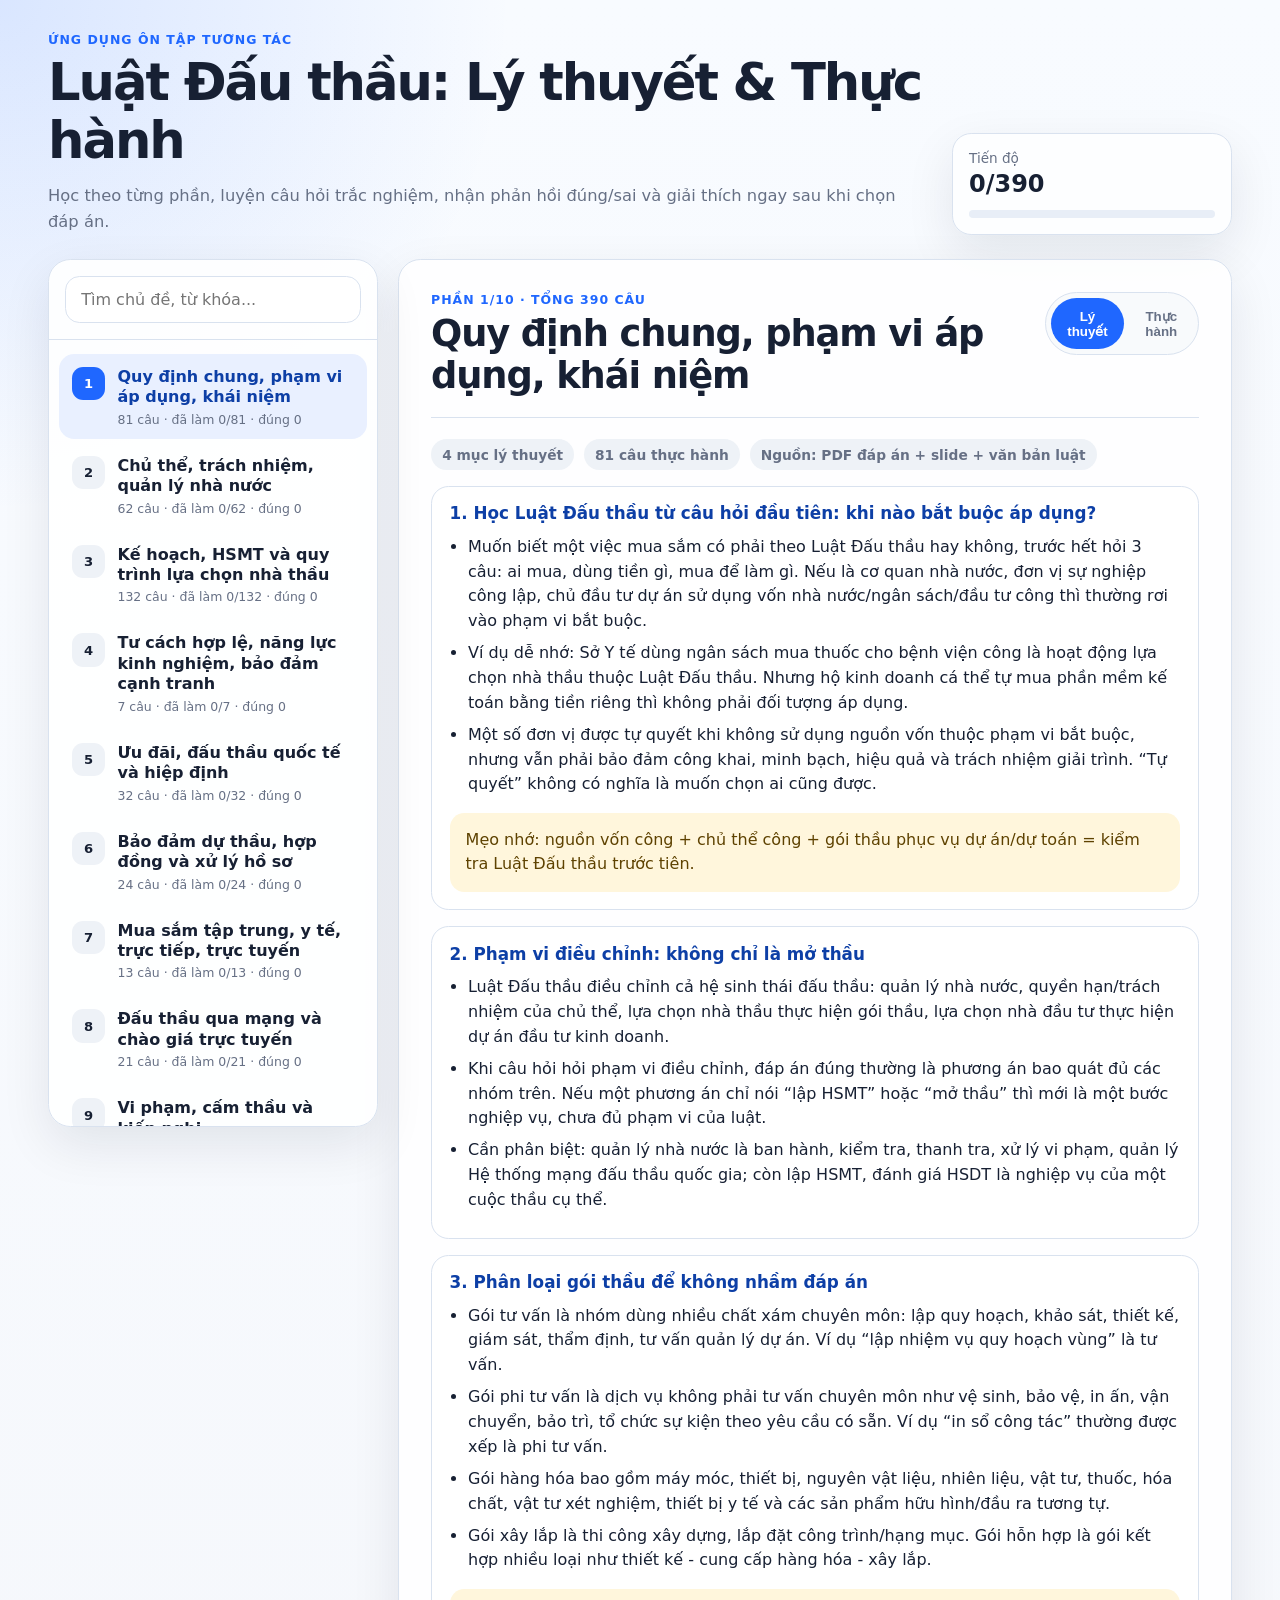
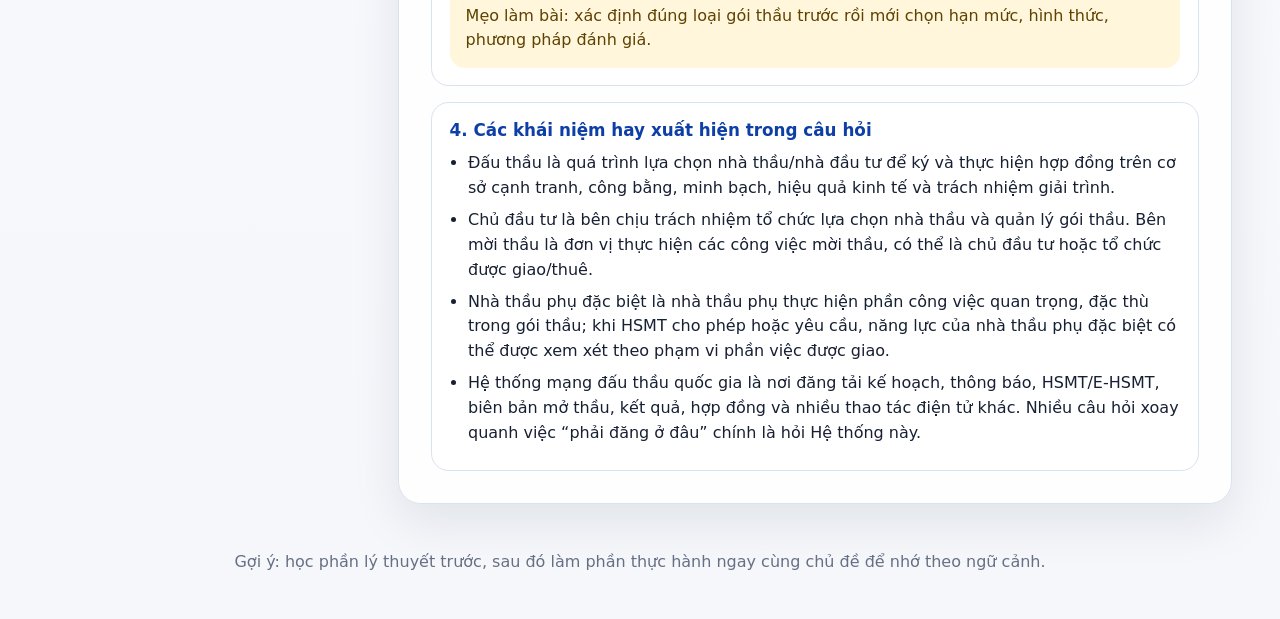
==== on-tap-luat-dau-thau-mobile.html @ 1153bdd1 "Initial commit: on tap Luat dau thau 2026" ====
<!doctype html>
<html lang="vi">
  <head>
    <meta charset="UTF-8" />
    <meta name="viewport" content="width=device-width, initial-scale=1.0" />
    <title>Ôn tập Luật Đấu thầu</title>
    <style>
:root {
  --bg: #f5f7fb;
  --card: #ffffff;
  --ink: #172033;
  --muted: #667085;
  --line: #d9e2ef;
  --blue: #1f67ff;
  --blue-soft: #e9f0ff;
  --green: #12805c;
  --green-soft: #e8f7ef;
  --red: #c83232;
  --red-soft: #fff0f0;
  --amber: #9a6700;
  --amber-soft: #fff6dc;
  --shadow: 0 18px 50px rgba(16, 24, 40, 0.09);
}

* {
  box-sizing: border-box;
}

body {
  margin: 0;
  min-height: 100vh;
  background:
    radial-gradient(circle at top left, rgba(31, 103, 255, 0.14), transparent 32rem),
    linear-gradient(180deg, #f8fbff 0%, var(--bg) 100%);
  color: var(--ink);
  font-family:
    Inter, ui-sans-serif, system-ui, -apple-system, BlinkMacSystemFont, "Segoe UI",
    sans-serif;
}

.topbar {
  display: grid;
  grid-template-columns: 1fr minmax(220px, 280px);
  gap: 1.25rem;
  align-items: end;
  padding: 2rem clamp(1rem, 4vw, 3rem) 1.5rem;
}

.eyebrow {
  margin: 0 0 0.35rem;
  color: var(--blue);
  font-size: 0.78rem;
  font-weight: 800;
  letter-spacing: 0.08em;
  text-transform: uppercase;
}

h1,
h2,
h3,
h4 {
  margin: 0;
  line-height: 1.15;
}

h1 {
  font-size: clamp(1.8rem, 4vw, 3.3rem);
  letter-spacing: -0.04em;
}

h2 {
  font-size: clamp(1.55rem, 3vw, 2.3rem);
  letter-spacing: -0.03em;
}

h3 {
  font-size: 1.05rem;
}

.subtitle {
  max-width: 850px;
  margin: 0.8rem 0 0;
  color: var(--muted);
  font-size: 1.02rem;
  line-height: 1.6;
}

.score-card {
  padding: 1rem;
  border: 1px solid var(--line);
  border-radius: 1.2rem;
  background: rgba(255, 255, 255, 0.76);
  box-shadow: var(--shadow);
}

.score-card span {
  display: block;
  color: var(--muted);
  font-size: 0.85rem;
}

.score-card strong {
  display: block;
  margin: 0.25rem 0 0.7rem;
  font-size: 1.5rem;
}

.progress-track {
  height: 0.55rem;
  overflow: hidden;
  border-radius: 999px;
  background: #e8eef7;
}

#progressBar {
  width: 0%;
  height: 100%;
  border-radius: inherit;
  background: linear-gradient(90deg, var(--blue), #19b6ff);
  transition: width 0.25s ease;
}

.layout {
  display: grid;
  grid-template-columns: 330px 1fr;
  gap: 1.25rem;
  padding: 0 clamp(1rem, 4vw, 3rem) 2rem;
}

.sidebar,
.content {
  border: 1px solid var(--line);
  border-radius: 1.4rem;
  background: rgba(255, 255, 255, 0.88);
  box-shadow: var(--shadow);
}

.sidebar {
  position: sticky;
  top: 1rem;
  align-self: start;
  max-height: calc(100vh - 2rem);
  overflow: hidden;
}

.search-box {
  padding: 1rem;
  border-bottom: 1px solid var(--line);
}

.search-box input {
  width: 100%;
  padding: 0.8rem 0.95rem;
  border: 1px solid var(--line);
  border-radius: 0.9rem;
  outline: none;
  font: inherit;
}

.search-box input:focus {
  border-color: var(--blue);
  box-shadow: 0 0 0 4px var(--blue-soft);
}

.topic-list {
  max-height: calc(100vh - 7rem);
  overflow: auto;
  padding: 0.65rem;
}

.topic-btn {
  width: 100%;
  display: grid;
  grid-template-columns: 2.1rem 1fr;
  gap: 0.75rem;
  align-items: start;
  margin: 0.25rem 0;
  padding: 0.78rem;
  border: 0;
  border-radius: 0.95rem;
  background: transparent;
  color: var(--ink);
  cursor: pointer;
  text-align: left;
  font: inherit;
}

.topic-btn:hover {
  background: #f3f6fb;
}

.topic-btn.active {
  background: var(--blue-soft);
  color: #0d3fa6;
}

.topic-number {
  display: grid;
  place-items: center;
  width: 2.1rem;
  height: 2.1rem;
  border-radius: 0.7rem;
  background: #eef2f7;
  font-weight: 800;
  font-size: 0.82rem;
}

.topic-btn.active .topic-number {
  background: var(--blue);
  color: white;
}

.topic-name {
  font-weight: 750;
  line-height: 1.28;
}

.topic-meta {
  display: block;
  margin-top: 0.25rem;
  color: var(--muted);
  font-size: 0.78rem;
}

.content {
  min-height: 720px;
  padding: clamp(1rem, 3vw, 2rem);
}

.content-head {
  display: flex;
  justify-content: space-between;
  gap: 1rem;
  align-items: start;
  padding-bottom: 1.2rem;
  border-bottom: 1px solid var(--line);
}

.tab-group {
  display: flex;
  gap: 0.35rem;
  padding: 0.3rem;
  border: 1px solid var(--line);
  border-radius: 999px;
  background: #f8fafc;
}

.tab {
  padding: 0.66rem 1rem;
  border: 0;
  border-radius: 999px;
  background: transparent;
  cursor: pointer;
  font-weight: 750;
  color: var(--muted);
}

.tab.active {
  background: var(--blue);
  color: white;
}

.panel {
  display: none;
  padding-top: 1.35rem;
}

.panel.active {
  display: block;
}

.theory-grid {
  display: grid;
  gap: 1rem;
}

.theory-card,
.question-card {
  padding: 1.1rem;
  border: 1px solid var(--line);
  border-radius: 1.1rem;
  background: var(--card);
}

.theory-card h3 {
  margin-bottom: 0.7rem;
  color: #0d3fa6;
}

.theory-card ul,
.explain-list {
  margin: 0;
  padding-left: 1.15rem;
}

.theory-card li,
.explain-list li {
  margin: 0.45rem 0;
  line-height: 1.55;
}

.callout {
  margin-top: 1rem;
  padding: 0.9rem 1rem;
  border-radius: 0.9rem;
  background: var(--amber-soft);
  color: #5e4200;
  line-height: 1.55;
}

.practice-summary {
  display: flex;
  flex-wrap: wrap;
  gap: 0.6rem;
  margin-bottom: 1rem;
}

.pill {
  padding: 0.45rem 0.7rem;
  border-radius: 999px;
  background: #eef2f7;
  color: var(--muted);
  font-size: 0.86rem;
  font-weight: 750;
}

.mini-btn {
  padding: 0.45rem 0.75rem;
  border: 1px solid var(--line);
  border-radius: 999px;
  background: white;
  color: var(--blue);
  cursor: pointer;
  font: inherit;
  font-size: 0.86rem;
  font-weight: 800;
}

.mini-btn:hover {
  border-color: var(--blue);
  background: var(--blue-soft);
}

.question-list {
  display: grid;
  gap: 1rem;
}

.question-card h3 {
  margin-bottom: 0.9rem;
  line-height: 1.45;
}

.question-source {
  margin: 0 0 0.55rem;
  color: var(--muted);
  font-size: 0.78rem;
  line-height: 1.35;
}

.options {
  display: grid;
  gap: 0.6rem;
}

.option {
  display: grid;
  grid-template-columns: 2rem 1fr;
  gap: 0.75rem;
  align-items: start;
  padding: 0.8rem;
  border: 1px solid var(--line);
  border-radius: 0.9rem;
  background: #fbfcff;
  cursor: pointer;
  transition:
    border-color 0.16s ease,
    background 0.16s ease,
    transform 0.16s ease;
}

.option:hover {
  border-color: #aabbe0;
  transform: translateY(-1px);
}

.option input {
  width: 1.1rem;
  height: 1.1rem;
  margin-top: 0.1rem;
}

.option.correct {
  border-color: rgba(18, 128, 92, 0.45);
  background: var(--green-soft);
}

.option.wrong {
  border-color: rgba(200, 50, 50, 0.45);
  background: var(--red-soft);
}

.feedback {
  display: none;
  margin-top: 0.95rem;
  padding: 1rem;
  border-radius: 1rem;
  line-height: 1.55;
}

.feedback.show {
  display: block;
}

.feedback.correct {
  background: var(--green-soft);
  color: #07543b;
}

.feedback.wrong {
  background: var(--red-soft);
  color: #7d1717;
}

.feedback strong {
  display: block;
  margin-bottom: 0.35rem;
}

.empty-state {
  padding: 2rem;
  text-align: center;
  color: var(--muted);
}

footer {
  padding: 0 1rem 2rem;
  color: var(--muted);
  text-align: center;
}

@media (max-width: 980px) {
  .topbar,
  .layout {
    grid-template-columns: 1fr;
  }

  .sidebar {
    position: static;
    max-height: none;
  }

  .topic-list {
    max-height: 330px;
  }

  .content-head {
    flex-direction: column;
  }
}

</style>
  </head>
  <body>
    <header class="topbar">
      <div>
        <p class="eyebrow">Ứng dụng ôn tập tương tác</p>
        <h1>Luật Đấu thầu: Lý thuyết & Thực hành</h1>
        <p class="subtitle">
          Học theo từng phần, luyện câu hỏi trắc nghiệm, nhận phản hồi đúng/sai và giải thích ngay sau khi chọn đáp án.
        </p>
      </div>
      <div class="score-card">
        <span>Tiến độ</span>
        <strong id="progressText">0/0</strong>
        <div class="progress-track"><div id="progressBar"></div></div>
      </div>
    </header>

    <main class="layout">
      <aside class="sidebar">
        <div class="search-box">
          <input id="searchInput" type="search" placeholder="Tìm chủ đề, từ khóa..." />
        </div>
        <nav id="topicList" class="topic-list" aria-label="Danh sách chủ đề"></nav>
      </aside>

      <section class="content">
        <div class="content-head">
          <div>
            <p id="topicIndex" class="eyebrow"></p>
            <h2 id="topicTitle"></h2>
          </div>
          <div class="tab-group" role="tablist">
            <button id="theoryTab" class="tab active" type="button">Lý thuyết</button>
            <button id="practiceTab" class="tab" type="button">Thực hành</button>
          </div>
        </div>

        <section id="theoryPanel" class="panel active"></section>
        <section id="practicePanel" class="panel"></section>
      </section>
    </main>

    <footer>
      <p>
        Gợi ý: học phần lý thuyết trước, sau đó làm phần thực hành ngay cùng chủ đề để nhớ theo ngữ cảnh.
      </p>
    </footer>

    <script>
window.STUDY_DATA = {
  "generatedFrom": {
    "answers": [
      "D:\\Thanh\\Luat dau thau\\On tap cau hoi\\Dap an\\DauThau_Dap an 1-2-3-4-5.pdf",
      "D:\\Thanh\\Luat dau thau\\On tap cau hoi\\Dap an\\Dau thau_Dap an phan 6-7-8-9.pdf"
    ],
    "theory": [
      "D:\\Thanh\\Luat dau thau\\Ly thuyet\\Slide_On thi Luat dau thau.pptx",
      "D:\\Thanh\\Luat dau thau\\Ly thuyet\\Van ban hop nhat_Luat dau thau.pdf"
    ],
    "questionCount": 390,
    "topicCount": 10,
    "note": "Phần lý thuyết đã được viết lại dạng bài giảng chi tiết, lồng ghép các mốc/cụm kiến thức xuất hiện trong ngân hàng câu hỏi, gồm cả ví dụ mua thuốc, hóa chất, vật tư xét nghiệm và thiết bị y tế của bệnh viện."
  },
  "topics": [
    {
      "title": "Quy định chung, phạm vi áp dụng, khái niệm",
      "theory": [
        {
          "heading": "1. Học Luật Đấu thầu từ câu hỏi đầu tiên: khi nào bắt buộc áp dụng?",
          "points": [
            "Muốn biết một việc mua sắm có phải theo Luật Đấu thầu hay không, trước hết hỏi 3 câu: ai mua, dùng tiền gì, mua để làm gì. Nếu là cơ quan nhà nước, đơn vị sự nghiệp công lập, chủ đầu tư dự án sử dụng vốn nhà nước/ngân sách/đầu tư công thì thường rơi vào phạm vi bắt buộc.",
            "Ví dụ dễ nhớ: Sở Y tế dùng ngân sách mua thuốc cho bệnh viện công là hoạt động lựa chọn nhà thầu thuộc Luật Đấu thầu. Nhưng hộ kinh doanh cá thể tự mua phần mềm kế toán bằng tiền riêng thì không phải đối tượng áp dụng.",
            "Một số đơn vị được tự quyết khi không sử dụng nguồn vốn thuộc phạm vi bắt buộc, nhưng vẫn phải bảo đảm công khai, minh bạch, hiệu quả và trách nhiệm giải trình. “Tự quyết” không có nghĩa là muốn chọn ai cũng được."
          ],
          "note": "Mẹo nhớ: nguồn vốn công + chủ thể công + gói thầu phục vụ dự án/dự toán = kiểm tra Luật Đấu thầu trước tiên."
        },
        {
          "heading": "2. Phạm vi điều chỉnh: không chỉ là mở thầu",
          "points": [
            "Luật Đấu thầu điều chỉnh cả hệ sinh thái đấu thầu: quản lý nhà nước, quyền hạn/trách nhiệm của chủ thể, lựa chọn nhà thầu thực hiện gói thầu, lựa chọn nhà đầu tư thực hiện dự án đầu tư kinh doanh.",
            "Khi câu hỏi hỏi phạm vi điều chỉnh, đáp án đúng thường là phương án bao quát đủ các nhóm trên. Nếu một phương án chỉ nói “lập HSMT” hoặc “mở thầu” thì mới là một bước nghiệp vụ, chưa đủ phạm vi của luật.",
            "Cần phân biệt: quản lý nhà nước là ban hành, kiểm tra, thanh tra, xử lý vi phạm, quản lý Hệ thống mạng đấu thầu quốc gia; còn lập HSMT, đánh giá HSDT là nghiệp vụ của một cuộc thầu cụ thể."
          ]
        },
        {
          "heading": "3. Phân loại gói thầu để không nhầm đáp án",
          "points": [
            "Gói tư vấn là nhóm dùng nhiều chất xám chuyên môn: lập quy hoạch, khảo sát, thiết kế, giám sát, thẩm định, tư vấn quản lý dự án. Ví dụ “lập nhiệm vụ quy hoạch vùng” là tư vấn.",
            "Gói phi tư vấn là dịch vụ không phải tư vấn chuyên môn như vệ sinh, bảo vệ, in ấn, vận chuyển, bảo trì, tổ chức sự kiện theo yêu cầu có sẵn. Ví dụ “in sổ công tác” thường được xếp là phi tư vấn.",
            "Gói hàng hóa bao gồm máy móc, thiết bị, nguyên vật liệu, nhiên liệu, vật tư, thuốc, hóa chất, vật tư xét nghiệm, thiết bị y tế và các sản phẩm hữu hình/đầu ra tương tự.",
            "Gói xây lắp là thi công xây dựng, lắp đặt công trình/hạng mục. Gói hỗn hợp là gói kết hợp nhiều loại như thiết kế - cung cấp hàng hóa - xây lắp."
          ],
          "note": "Mẹo làm bài: xác định đúng loại gói thầu trước rồi mới chọn hạn mức, hình thức, phương pháp đánh giá."
        },
        {
          "heading": "4. Các khái niệm hay xuất hiện trong câu hỏi",
          "points": [
            "Đấu thầu là quá trình lựa chọn nhà thầu/nhà đầu tư để ký và thực hiện hợp đồng trên cơ sở cạnh tranh, công bằng, minh bạch, hiệu quả kinh tế và trách nhiệm giải trình.",
            "Chủ đầu tư là bên chịu trách nhiệm tổ chức lựa chọn nhà thầu và quản lý gói thầu. Bên mời thầu là đơn vị thực hiện các công việc mời thầu, có thể là chủ đầu tư hoặc tổ chức được giao/thuê.",
            "Nhà thầu phụ đặc biệt là nhà thầu phụ thực hiện phần công việc quan trọng, đặc thù trong gói thầu; khi HSMT cho phép hoặc yêu cầu, năng lực của nhà thầu phụ đặc biệt có thể được xem xét theo phạm vi phần việc được giao.",
            "Hệ thống mạng đấu thầu quốc gia là nơi đăng tải kế hoạch, thông báo, HSMT/E-HSMT, biên bản mở thầu, kết quả, hợp đồng và nhiều thao tác điện tử khác. Nhiều câu hỏi xoay quanh việc “phải đăng ở đâu” chính là hỏi Hệ thống này."
          ]
        }
      ],
      "questions": [
        {
          "source": "DauThau_Dap an 1-2-3-4-5.pdf",
          "originalTopic": "Chủ đề (1.1-Quy định chung) - Luật Đấu thầu",
          "number": 1,
          "question": "Trường hợp nào sau đây bắt buộc phải lựa chọn nhà thầu theo quy định tại Luật Đấu thầu?",
          "options": [
            "Gói thầu thuộc dự án sử dụng vốn ngân sách nhà nước của cơ quan nhà nước",
            "Lựa chọn nhà thầu của doanh nghiệp nhà nước không sử dụng vốn ngân sách nhà nước",
            "Lựa chọn nhà thầu của đơn vị sự nghiệp công lập tự bảo đảm chi thường xuyên không sử dụng ngân sách nhà nước",
            "Gói thầu mua sắm điện nước, xăng dầu của cơ quan nhà nước"
          ],
          "answer": 0,
          "explanation": "Đáp án A. Giải thích: Luật Đấu thầu bắt buộc áp dụng với gói thầu thuộc dự án sử dụng vốn ngân sách nhà nước/vốn nhà nước theo phạm vi luật định. Điểm nhận diện là nguồn vốn và chủ thể sử dụng vốn công; các giao dịch thuần túy tư nhân không mặc nhiên bị buộc theo Luật Đấu thầu."
        },
        {
          "source": "DauThau_Dap an 1-2-3-4-5.pdf",
          "originalTopic": "Chủ đề (1.1-Quy định chung) - Luật Đấu thầu",
          "number": 2,
          "question": "Chọn phương án đúng về phạm vi điều chỉnh của Luật Đấu thầu?",
          "options": [
            "Quy định về quản lý nhà nước đối với hoạt động đấu thầu",
            "Quy định về thẩm quyền và trách nhiệm của các cơ quan, tổ chức, cá nhân trong hoạt động đấu thầu",
            "Quy định về hoạt động lựa chọn nhà thầu thực hiện gói thầu, hoạt động lựa chọn nhà đầu tư thực hiện dự án đầu tư kinh doanh",
            "Tất cả phương án trên đều đúng"
          ],
          "answer": 3,
          "explanation": "Đáp án D. Giải thích: Phạm vi điều chỉnh của Luật Đấu thầu bao gồm quản lý nhà nước về đấu thầu, hoạt động lựa chọn nhà thầu thực hiện gói thầu và lựa chọn nhà đầu tư thực hiện dự án đầu tư kinh doanh. Vì các ý trong câu đều nằm trong phạm vi này nên đáp án tổng hợp là đúng."
        },
        {
          "source": "DauThau_Dap an 1-2-3-4-5.pdf",
          "originalTopic": "Chủ đề (1.1-Quy định chung) - Luật Đấu thầu",
          "number": 3,
          "question": "Trường hợp nào sau đây không thuộc đối tượng áp dụng của Luật Đấu thầu?",
          "options": [
            "Gói thầu mua thuốc, hoá chất, vật tư xét nghiệm sử dụng nguồn ngân sách nhà nước của bệnh viện công lập A",
            "Gói thầu xây dựng đường giao thông sử dụng vốn đầu tư công do Ban Quản lý dự án đầu tư xây dựng công trình tỉnh A làm chủ đầu tư",
            "Gói thầu mua sắm trang thiết bị làm việc sử dụng vốn nhà nước của Văn phòng UBND tỉnh A",
            "Hoạt động mua phần mềm kế toán của hộ kinh doanh cá thể"
          ],
          "answer": 3,
          "explanation": "Đáp án D. Giải thích: Đối tượng áp dụng của Luật Đấu thầu là cơ quan, tổ chức, cá nhân tham gia hoặc có liên quan đến hoạt động đấu thầu thuộc phạm vi luật. Hoạt động mua sắm riêng của hộ kinh doanh cá thể không dùng vốn/không thuộc phạm vi luật nên không phải đối tượng áp dụng."
        },
        {
          "source": "DauThau_Dap an 1-2-3-4-5.pdf",
          "originalTopic": "Chủ đề (1.1-Quy định chung) - Luật Đấu thầu",
          "number": 4,
          "question": "Trường hợp nào sau đây cơ quan, tổ chức, doanh nghiệp được tự quyết định việc lựa chọn nhà thầu trên cơ sở bảo đảm công khai, minh bạch, hiệu quả và trách nhiệm giải trình?",
          "options": [
            "Thực hiện gói thầu thuộc dự án sử dụng vốn đầu tư công của cơ quan nhà nước",
            "Thực hiện gói thầu thuộc dự án sử dụng vốn đầu tư công của đơn vị sự nghiệp công lập bảo đảm một phần chi thường xuyên",
            "Thực hiện gói thầu thuộc dự án sử dụng vốn ngân sách nhà nước của doanh nghiệp nhà nước",
            "Lựa chọn nhà thầu của doanh nghiệp nhà nước không sử dụng vốn ngân sách nhà nước, đơn vị sự nghiệp công lập tự bảo đảm chi thường xuyên và chi đầu tư, đơn vị sự nghiệp công lập tự bảo đảm chi thường xuyên không sử dụng ngân sách nhà nước"
          ],
          "answer": 3,
          "explanation": "Đáp án D. Giải thích: Khi doanh nghiệp nhà nước không sử dụng vốn ngân sách nhà nước và gói thầu không thuộc phạm vi bắt buộc của Luật Đấu thầu, doanh nghiệp có thể tự quyết định việc lựa chọn nhà thầu trên cơ sở bảo đảm công khai, minh bạch, hiệu quả và trách nhiệm giải trình."
        },
        {
          "source": "DauThau_Dap an 1-2-3-4-5.pdf",
          "originalTopic": "Chủ đề (1.1-Quy định chung) - Luật Đấu thầu",
          "number": 5,
          "question": "Đơn vị sự nghiệp công lập A đã trúng thầu gói thầu tổ chức lớp đào tạo cán bộ cho UBND tỉnh X sử dụng vốn ngân sách địa phương. Đơn vị sự nghiệp công lập A có phải tổ chức lựa chọn nhà thầu theo Luật Đấu thầu để thuê dịch vụ hậu cần (như địa điểm ăn nghỉ, photo tài liệu, hội trường tổ chức) hay không?",
          "options": [
            "Phải lựa chọn nhà thầu theo quy định của Luật Đấu thầu",
            "Căn cứ vào hợp đồng quy định giữa đơn vị A và UBND tỉnh X",
            "Đơn vị A được tự quyết định việc mua sắm trên cơ sở bảo đảm công khai, minh bạch, hiệu quả và trách nhiệm giải trình",
            "Căn cứ theo phân cấp quyết định mua sắm của UBND tỉnh X"
          ],
          "answer": 2,
          "explanation": "Đáp án C. Giải thích: Điều kiện xét duyệt trúng thầu phụ thuộc phương pháp đánh giá đã chọn. Nếu phương pháp dựa trên kỹ thuật/giá cố định thì trọng tâm là điểm kỹ thuật; nếu giá thấp nhất hoặc giá đánh giá thì trọng tâm là giá sau sửa lỗi, hiệu chỉnh và quy đổi. Phương án “Đơn vị A được tự quyết định việc mua sắm trên cơ sở bảo đảm công khai, minh bạch, hiệu quả và trách nhiệm giải trình” đúng với phương pháp được nêu trong đề."
        },
        {
          "source": "DauThau_Dap an 1-2-3-4-5.pdf",
          "originalTopic": "Chủ đề (1.1-Quy định chung) - Luật Đấu thầu",
          "number": 6,
          "question": "Sở Y tế tỉnh A được doanh nghiệp trong nước tài trợ 5 tỷ đồng để mua sắm thuốc phục vụ khám chữa bệnh cho người nghèo, hỏi Sở Y tế có phải tổ chức đấu thầu thuốc theo quy định của Luật Đấu thầu không?",
          "options": [
            "Sở Y tế A được tự quyết định việc mua sắm trên cơ sở bảo đảm công khai, minh bạch, hiệu quả và trách nhiệm giải trình trong trường hợp nhà tài trợ yêu cầu không lựa chọn nhà thầu theo quy định của Luật Đấu thầu",
            "Sở Y tế A phải tổ chức lựa chọn nhà thầu theo quy định của Luật Đấu thầu",
            "Trong mọi trường hợp Sở Y tế A không phải thực hiện theo Luật Đấu thầu do đây là nguồn doanh nghiệp trong nước tài trợ",
            "Phải xin ý kiến của UBND tỉnh A để có cơ sở xác định có phải tổ chức lựa chọn nhà thầu theo Luật Đấu thầu hay không"
          ],
          "answer": 0,
          "explanation": "Đáp án A. Giải thích: Mua thuốc, thiết bị y tế, hóa chất, vật tư xét nghiệm có quy định riêng vì liên quan đến tính sẵn có, tính chuyên dụng, đăng ký lưu hành và an toàn sử dụng. Khi đề nhắc nhóm hàng y tế, cần ưu tiên quy định chuyên ngành trong Luật/Nghị định thay vì áp máy móc như hàng hóa thông thường."
        },
        {
          "source": "DauThau_Dap an 1-2-3-4-5.pdf",
          "originalTopic": "Chủ đề (1.1-Quy định chung) - Luật Đấu thầu",
          "number": 7,
          "question": "Nội dung nào không thuộc nội dung quản lý nhà nước đối với hoạt động đấu thầu?",
          "options": [
            "Quản lý hệ thống thông tin và cơ sở dữ liệu về đấu thầu trên phạm vi cả nước.",
            "Lập hồ sơ mời quan tâm, hồ sơ mời sơ tuyển, hồ sơ mời thầu, hồ sơ yêu cầu.",
            "Đào tạo, bồi dưỡng kiến thức, nghiệp vụ chuyên môn về đấu thầu.",
            "Hợp tác quốc tế về đấu thầu"
          ],
          "answer": 1,
          "explanation": "Đáp án B. Giải thích: Mua thuốc, thiết bị y tế, hóa chất, vật tư xét nghiệm có quy định riêng vì liên quan đến tính sẵn có, tính chuyên dụng, đăng ký lưu hành và an toàn sử dụng. Khi đề nhắc nhóm hàng y tế, cần ưu tiên quy định chuyên ngành trong Luật/Nghị định thay vì áp máy móc như hàng hóa thông thường."
        },
        {
          "source": "DauThau_Dap an 1-2-3-4-5.pdf",
          "originalTopic": "Chủ đề (1.1-Quy định chung) - Luật Đấu thầu",
          "number": 8,
          "question": "Theo quy định pháp luật về đấu thầu, gói thầu nào được xếp vào gói thầu cung cấp dịch vụ tư vấn?",
          "options": [
            "Thiết kế và cung cấp hệ thống xử lý nước thải",
            "Gói thầu lập nhiệm vụ quy hoạch vùng",
            "Gói thầu quảng cáo trên nền tảng xã hội và phát sóng trên VTV",
            "Gói thầu mua phần mềm kế toán MISA"
          ],
          "answer": 1,
          "explanation": "Đáp án B. Giải thích: Dịch vụ tư vấn là công việc thiên về chuyên môn trí tuệ như lập quy hoạch, khảo sát, thiết kế, giám sát, thẩm định hoặc tư vấn quản lý. Phương án “Gói thầu lập nhiệm vụ quy hoạch vùng” thuộc nhóm tạo sản phẩm tư vấn/chuyên môn, nên được xếp là gói thầu cung cấp dịch vụ tư vấn."
        },
        {
          "source": "DauThau_Dap an 1-2-3-4-5.pdf",
          "originalTopic": "Chủ đề (1.1-Quy định chung) - Luật Đấu thầu",
          "number": 9,
          "question": "Gói thầu nào là gói thầu cung cấp dịch vụ phi tư vấn?",
          "options": [
            "Gói thầu in sổ công tác của tỉnh A",
            "Gói thầu thuê kiểm toán dự án",
            "Gói thầu mua phần mềm kế toán hỗ trợ doanh nghiệp khởi nghiệp sáng tạo, doanh nghiệp nhỏ do phụ nữ làm chủ",
            "Gói thầu xây dựng trụ sở làm việc của tỉnh A."
          ],
          "answer": 0,
          "explanation": "Đáp án A. Giải thích: Dịch vụ phi tư vấn là dịch vụ không tạo sản phẩm tư vấn chuyên môn, ví dụ in ấn, vệ sinh, vận chuyển, bảo trì, tổ chức sự kiện theo yêu cầu sẵn có. Vì “Gói thầu in sổ công tác của tỉnh A” là công việc thực hiện dịch vụ thông dụng nên thuộc nhóm phi tư vấn."
        },
        {
          "source": "DauThau_Dap an 1-2-3-4-5.pdf",
          "originalTopic": "Chủ đề (1.1-Quy định chung) - Luật Đấu thầu",
          "number": 10,
          "question": "Theo quy định pháp luật về đấu thầu, đấu thầu là gì?",
          "options": [
            "Là quá trình lựa chọn nhà thầu để ký kết, thực hiện hợp đồng cung cấp dịch vụ tư vấn, dịch vụ phi tư vấn, mua sắm hàng hóa, xây lắp trên cơ sở bảo đảm cạnh tranh, công bằng, minh bạch, hiệu quả kinh tế và trách nhiệm giải trình (A)",
            "Là quá trình lựa chọn nhà đầu tư để ký kết, thực hiện hợp đồng dự án đầu tư kinh doanh trên cơ sở bảo đảm cạnh tranh, công bằng, minh bạch, hiệu quả kinh tế và trách nhiệm giải trình (B)",
            "Là quá trình lựa chọn đơn vị để thực hiện hợp đồng thông qua các quy trình, thủ tục do pháp luật đấu thầu quy định. (C)",
            "Phương án A và B đều đúng"
          ],
          "answer": 3,
          "explanation": "Đáp án D. Giải thích: Đấu thầu là quá trình lựa chọn nhà thầu/nhà đầu tư để ký kết và thực hiện hợp đồng trên cơ sở cạnh tranh, công bằng, minh bạch và hiệu quả kinh tế. Nếu câu hỏi đưa cả khía cạnh lựa chọn nhà thầu và nhà đầu tư thì đáp án tổng hợp là đúng."
        },
        {
          "source": "DauThau_Dap an 1-2-3-4-5.pdf",
          "originalTopic": "Chủ đề (1.1-Quy định chung) - Luật Đấu thầu",
          "number": 11,
          "question": "Đấu thầu quốc tế là gì?",
          "options": [
            "Là hoạt động đấu thầu mà nhà thầu trong nước, nước ngoài được tham dự thầu",
            "Là hoạt động đấu thầu mà nhà thầu trong nước, nước ngoài được tham dự thầu, trong đó nhà thầu trong nước bắt buộc phải liên danh với nhà thầu nước ngoài",
            "Là hoạt động đấu thầu chỉ nhà thầu quốc tế được phép tham dự thầu",
            "Là hoạt động đấu thầu chỉ nhà thầu trong nước được phép tham dự thầu"
          ],
          "answer": 0,
          "explanation": "Đáp án A. Giải thích: Đấu thầu quốc tế chỉ đặt ra khi gói thầu thuộc trường hợp cho phép/mở cửa cho nhà thầu nước ngoài hoặc thuộc cam kết hiệp định. Nhà thầu nước ngoài không mặc nhiên được tham dự mọi gói thầu; phải xét phạm vi điều chỉnh và điều kiện cụ thể của gói thầu."
        },
        {
          "source": "DauThau_Dap an 1-2-3-4-5.pdf",
          "originalTopic": "Chủ đề (1.1-Quy định chung) - Luật Đấu thầu",
          "number": 12,
          "question": "Giá đề nghị trúng thầu là gì?",
          "options": [
            "Là giá dự thầu của nhà thầu ghi trong quyết định phê duyệt kết quả lựa chọn nhà thầu.",
            "Là giá dự thầu của nhà thầu được đề nghị trúng thầu sau khi đã được sửa lỗi, hiệu chỉnh sai lệch theo yêu cầu của hồ sơ mời thầu, hồ sơ yêu cầu, trừ đi giá trị giảm giá (nếu có)",
            "Là giá dự thầu của nhà thầu chưa tính sửa lỗi, hiệu chỉnh sai lệch và giá trị giảm giá (nếu có)",
            "Là giá trị ghi trong hợp đồng giữa chủ đầu tư và nhà thầu"
          ],
          "answer": 1,
          "explanation": "Đáp án B. Giải thích: Điều kiện xét duyệt trúng thầu phụ thuộc phương pháp đánh giá đã chọn. Nếu phương pháp dựa trên kỹ thuật/giá cố định thì trọng tâm là điểm kỹ thuật; nếu giá thấp nhất hoặc giá đánh giá thì trọng tâm là giá sau sửa lỗi, hiệu chỉnh và quy đổi. Phương án “Là giá dự thầu của nhà thầu được đề nghị trúng thầu sau khi đã được sửa lỗi, hiệu chỉnh sai lệch theo yêu cầu của hồ sơ mời thầu, hồ sơ yêu cầu, trừ đi giá trị giảm giá (nếu có)” đúng với phương pháp được nêu trong đề."
        },
        {
          "source": "DauThau_Dap an 1-2-3-4-5.pdf",
          "originalTopic": "Chủ đề (1.1-Quy định chung) - Luật Đấu thầu",
          "number": 13,
          "question": "Theo quy định pháp luật về đấu thầu, hàng hóa gồm?",
          "options": [
            "Máy móc, thiết bị, nguyên liệu, nhiên liệu, vật liệu, vật tư, phụ tùng; sản phẩm; phương tiện; hàng tiêu dùng, phần mềm thương mại (A)",
            "Thuốc, hóa chất, vật tư xét nghiệm, thiết bị y tế (B)",
            "Phương án A và B đều đúng (C)",
            "Logistics, bảo hiểm, quảng cáo, nghiệm thu chạy thử, chụp ảnh vệ tinh"
          ],
          "answer": 2,
          "explanation": "Đáp án C. Giải thích: Hàng hóa trong đấu thầu được hiểu rộng, gồm máy móc, thiết bị, nguyên liệu, nhiên liệu, vật liệu, vật tư, phụ tùng, hàng tiêu dùng, thuốc, hóa chất, vật tư xét nghiệm, thiết bị y tế và sản phẩm liên quan. Nếu các phương án đều nằm trong phạm vi đó thì chọn đáp án tổng hợp."
        },
        {
          "source": "DauThau_Dap an 1-2-3-4-5.pdf",
          "originalTopic": "Chủ đề (1.1-Quy định chung) - Luật Đấu thầu",
          "number": 14,
          "question": "Nhà thầu tham gia đấu thầu gói thầu hàng hóa phải độc lập với chủ thể nào sau đây?",
          "options": [
            "Phải độc lập với nhà thầu tư vấn lập hồ sơ mời thầu gói thầu hàng hóa",
            "Phải độc lập với nhà thầu khác khi tham gia đấu thầu rộng rãi",
            "Phải độc lập với nhà thầu tư vấn lập kế hoạch tổng thể lựa chọn nhà thầu",
            "Phải độc lập với nhà thầu tư vấn lập kế hoạch lựa chọn nhà thầu"
          ],
          "answer": 0,
          "explanation": "Đáp án A. Giải thích: Phương án “Phải độc lập với nhà thầu tư vấn lập hồ sơ mời thầu gói thầu hàng hóa” khớp với quy định áp dụng cho tình huống trong đề. Khi ôn phần “Quy định chung, phạm vi áp dụng, khái niệm”, hãy xác định trước 4 yếu tố: loại gói thầu, chủ thể thực hiện, bước quy trình và hệ quả pháp lý; đáp án đúng là phương án phù hợp đồng thời các yếu tố đó."
        },
        {
          "source": "DauThau_Dap an 1-2-3-4-5.pdf",
          "originalTopic": "Chủ đề (1.1-Quy định chung) - Luật Đấu thầu",
          "number": 15,
          "question": "Nhận định nào sau đây không phù hợp với quy định về bảo đảm cạnh tranh trong đấu thầu?",
          "options": [
            "Nhà thầu tham dự thầu phải độc lập với chủ đầu tư, trừ trường hợp: nhà thầu là đơn vị sự nghiệp công lập thuộc cơ quan quản lý nhà nước có chức năng, nhiệm vụ được giao phù hợp với tính chất gói thầu của cơ quan quản lý nhà nước đó; đơn vị sự nghiệp công lập và doanh nghiệp có cùng một cơ quan trực tiếp quản lý, góp vốn; các đơn vị sự nghiệp công lập có cùng một cơ quan trực tiếp quản lý",
            "Nhà thầu tham dự thầu phải độc lập với nhà thầu tư vấn quản lý dự án, tư vấn giám sát",
            "Nhà thầu tham dự thầu phải độc lập với nhà thầu tư vấn lập, thẩm tra, thẩm định hồ sơ thiết kế, dự toán",
            "Nhà thầu thực hiện hợp đồng phải độc lập với nhà thầu tư vấn lập kế hoạch lựa chọn nhà thầu."
          ],
          "answer": 3,
          "explanation": "Đáp án D. Giải thích: Bảo đảm cạnh tranh nhằm tránh tình trạng một bên vừa có khả năng chi phối, vừa tham gia cạnh tranh trong cùng gói thầu. Quan hệ sở hữu, quản lý hoặc quan hệ gia đình gần như anh em ruột trong các vị trí có ảnh hưởng có thể làm phát sinh xung đột lợi ích, nên phải xem xét theo quy định về độc lập và cạnh tranh."
        },
        {
          "source": "DauThau_Dap an 1-2-3-4-5.pdf",
          "originalTopic": "Chủ đề (1.1-Quy định chung) - Luật Đấu thầu",
          "number": 16,
          "question": "Nội dung nào sau đây không thuộc quy định về bảo đảm cạnh tranh trong đấu thầu khi nhà thầu tham dự thầu đấu thầu rộng rãi gói thầu EPC, EP, EC?",
          "options": [
            "Nhà thầu tham dự thầu phải độc lập với nhà thầu lập, thẩm tra thiết kế FEED",
            "Nhà thầu tham dự thầu phải độc lập với nhà thầu lập, thẩm tra báo cáo nghiên cứu khả thi trong trường hợp không lập thiết kế FEED",
            "Nhà thầu tham dự thầu phải độc lập với nhà thầu lập, thẩm tra báo cáo kinh tế kỹ thuật trong trường hợp không lập báo cáo nghiên cứu khả thi, không lập thiết kế FEED theo quy định của pháp luật về xây dựng",
            "Nhà thầu tham dự thầu phải độc lập với nhà thầu khác cùng tham dự đấu thầu rộng rãi"
          ],
          "answer": 3,
          "explanation": "Đáp án D. Giải thích: Bảo đảm cạnh tranh nhằm tránh tình trạng một bên vừa có khả năng chi phối, vừa tham gia cạnh tranh trong cùng gói thầu. Quan hệ sở hữu, quản lý hoặc quan hệ gia đình gần như anh em ruột trong các vị trí có ảnh hưởng có thể làm phát sinh xung đột lợi ích, nên phải xem xét theo quy định về độc lập và cạnh tranh."
        },
        {
          "source": "DauThau_Dap an 1-2-3-4-5.pdf",
          "originalTopic": "Chủ đề (1.1-Quy định chung) - Luật Đấu thầu",
          "number": 17,
          "question": "Trường hợp nào sau đây, nhà thầu được đánh giá là không đáp ứng quy định về bảo đảm cạnh tranh khi tham dự thầu gói thầu tổ chức đấu thầu rộng rãi?",
          "options": [
            "Đơn vị sự nghiệp công lập A thuộc Sở Tài chính tỉnh X tham gia gói thầu do Sở Tài chính tỉnh X là chủ đầu tư mà chức năng, nhiệm vụ của đơn vị sự nghiệp công lập A phù hợp với gói thầu",
            "Đơn vị sự nghiệp công lập A tham gia gói thầu do Chi cục B là chủ đầu tư. Chức năng nhiệm vụ của đơn vị sự nghiệp công lập A phù hợp với tính chất gói thầu. Đơn vị sự nghiệp công lập A và Chi cục B lần lượt là đơn vị sự nghiệp công lập và đơn vị hành chính do Sở Tài Chính tỉnh X trực tiếp quản lý",
            "Đơn vị sự nghiệp công lập A tham gia gói thầu do đơn vị sự nghiệp công lập B là chủ đầu tư và cả hai đơn vị đều là đơn vị sự nghiệp do Sở Tài chính tỉnh X trực tiếp quản lý",
            "Doanh nghiệp C tham gia gói thầu có sử dụng vốn ngân sách nhà nước do đơn vị sự nghiệp công lập A là chủ đầu tư. Đơn vị sự nghiệp công lập A và Doanh nghiệp C đều là đơn vị do Sở X trực tiếp quản lý"
          ],
          "answer": 1,
          "explanation": "Đáp án B. Giải thích: Bảo đảm cạnh tranh nhằm tránh tình trạng một bên vừa có khả năng chi phối, vừa tham gia cạnh tranh trong cùng gói thầu. Quan hệ sở hữu, quản lý hoặc quan hệ gia đình gần như anh em ruột trong các vị trí có ảnh hưởng có thể làm phát sinh xung đột lợi ích, nên phải xem xét theo quy định về độc lập và cạnh tranh."
        },
        {
          "source": "DauThau_Dap an 1-2-3-4-5.pdf",
          "originalTopic": "Chủ đề (1.1-Quy định chung) - Luật Đấu thầu",
          "number": 18,
          "question": "Ai chịu trách nhiệm đăng tải thông tin chủ yếu của hợp đồng trên Hệ thống mạng đấu thầu quốc gia?",
          "options": [
            "Bên mời thầu",
            "Tổ chuyên gia",
            "Tư vấn đấu thầu",
            "Chủ đầu tư"
          ],
          "answer": 3,
          "explanation": "Đáp án D. Giải thích: Phương án “Chủ đầu tư” khớp với quy định áp dụng cho tình huống trong đề. Khi ôn phần “Quy định chung, phạm vi áp dụng, khái niệm”, hãy xác định trước 4 yếu tố: loại gói thầu, chủ thể thực hiện, bước quy trình và hệ quả pháp lý; đáp án đúng là phương án phù hợp đồng thời các yếu tố đó."
        },
        {
          "source": "DauThau_Dap an 1-2-3-4-5.pdf",
          "originalTopic": "Chủ đề (1.1-Quy định chung) - Luật Đấu thầu",
          "number": 19,
          "question": "Chủ đầu tư có trách nhiệm đăng tải thông tin chủ yếu của hợp đồng trên Hệ thống đấu thầu qua mạng quốc gia chậm nhất là?",
          "options": [
            "05 ngày làm việc kể từ ngày ký kết hợp đồng",
            "05 ngày làm việc kể từ ngày hợp đồng có hiệu lực",
            "05 ngày kể từ ngày hợp đồng có hiệu lực",
            "05 ngày làm việc kể từ ngày nhà thầu nộp bảo đảm thực hiện hợp đồng"
          ],
          "answer": 1,
          "explanation": "Đáp án B. Giải thích: Mốc cần nhớ ở câu này là “05 ngày làm việc kể từ ngày hợp đồng có hiệu lực”. Đây là câu hỏi kiểm tra con số/thời hạn cụ thể trong chủ đề “Quy định chung, phạm vi áp dụng, khái niệm”, vì vậy cách làm là xác định đúng thủ tục hoặc loại gói thầu trước, sau đó mới gắn với mốc tương ứng."
        },
        {
          "source": "DauThau_Dap an 1-2-3-4-5.pdf",
          "originalTopic": "Chủ đề (1.1-Quy định chung) - Luật Đấu thầu",
          "number": 20,
          "question": "Danh sách nhà thầu có hành vi vi phạm và bị đánh giá về uy tín được đăng tải trên Hệ thống mạng đấu thầu quốc gia như thế nào?",
          "options": [
            "Tổ chuyên gia đăng tải trong thời hạn 03 ngày làm việc kể từ ngày nhà thầu có hành vi vi phạm",
            "Bên mời thầu đăng tải trong thời hạn 05 ngày làm việc kể từ ngày nhà thầu có hành vi vi phạm",
            "Chủ đầu tư đăng tải trong thời hạn 07 ngày làm việc kể từ ngày nhà thầu có hành vi vi phạm",
            "Người có thẩm quyền đăng tải trong thời hạn 05 ngày làm việc kể từ ngày nhà thầu có hành vi vi phạm"
          ],
          "answer": 2,
          "explanation": "Đáp án C. Giải thích: Mốc cần nhớ ở câu này là “Chủ đầu tư đăng tải trong thời hạn 07 ngày làm việc kể từ ngày nhà thầu có hành vi vi phạm”. Đây là câu hỏi kiểm tra con số/thời hạn cụ thể trong chủ đề “Quy định chung, phạm vi áp dụng, khái niệm”, vì vậy cách làm là xác định đúng thủ tục hoặc loại gói thầu trước, sau đó mới gắn với mốc tương ứng."
        },
        {
          "source": "DauThau_Dap an 1-2-3-4-5.pdf",
          "originalTopic": "Chủ đề (1.1-Quy định chung) - Luật Đấu thầu",
          "number": 21,
          "question": "Phát hành hồ sơ mời quan tâm, hồ sơ mời sơ tuyển, hồ sơ mời thầu được thực hiện như thế nào?",
          "options": [
            "Hồ sơ mời quan tâm, hồ sơ mời sơ tuyển, hồ sơ mời thầu được phát hành sau 01 ngày kể từ khi thông báo mời quan tâm, thông báo mời sơ tuyển, thông báo mời thầu được đăng tải thành công trên Hệ thống mạng đấu thầu quốc gia",
            "Hồ sơ mời quan tâm, hồ sơ mời sơ tuyển, hồ sơ mời thầu được phát hành trước khi đăng tải thông báo mời quan tâm, thông báo mời sơ tuyển, thông báo mời thầu",
            "Hồ sơ mời quan tâm, hồ sơ mời sơ tuyển, hồ sơ mời thầu được phát hành sau 03 ngày kể từ khi thông báo mời quan tâm, thông báo mời sơ tuyển, thông báo mời thầu được đăng tải thành công trên Hệ thống mạng đấu thầu quốc gia",
            "Hồ sơ mời quan tâm, hồ sơ mời sơ tuyển, hồ sơ mời thầu được phát hành ngay sau khi đăng tải thành công thông báo mời quan tâm, thông báo mời sơ tuyển, thông báo mời thầu"
          ],
          "answer": 3,
          "explanation": "Đáp án D. Giải thích: Mốc cần nhớ ở câu này là “Hồ sơ mời quan tâm, hồ sơ mời sơ tuyển, hồ sơ mời thầu được phát hành ngay sau khi đăng tải thành công thông báo mời quan tâm, thông báo mời sơ tuyển, thông báo mời thầu”. Đây là câu hỏi kiểm tra con số/thời hạn cụ thể trong chủ đề “Quy định chung, phạm vi áp dụng, khái niệm”, vì vậy cách làm là xác định đúng thủ tục hoặc loại gói thầu trước, sau đó mới gắn với mốc tương ứng."
        },
        {
          "source": "DauThau_Dap an 1-2-3-4-5.pdf",
          "originalTopic": "Chủ đề (1.1-Quy định chung) - Luật Đấu thầu",
          "number": 22,
          "question": "Nhà thầu có trách nhiệm kê khai thông tin nào trên Hệ thống mạng đấu thầu quốc gia?",
          "options": [
            "Thông tin về uy tín của nhà thầu trong việc tham dự thầu",
            "Thông tin về vi phạm của nhà thầu",
            "Thông tin về năng lực, kinh nghiệm của nhà thầu",
            "Cả 3 phương án trên đều đúng"
          ],
          "answer": 2,
          "explanation": "Đáp án C. Giải thích: Phương án “Thông tin về năng lực, kinh nghiệm của nhà thầu” khớp với quy định áp dụng cho tình huống trong đề. Khi ôn phần “Quy định chung, phạm vi áp dụng, khái niệm”, hãy xác định trước 4 yếu tố: loại gói thầu, chủ thể thực hiện, bước quy trình và hệ quả pháp lý; đáp án đúng là phương án phù hợp đồng thời các yếu tố đó."
        },
        {
          "source": "DauThau_Dap an 1-2-3-4-5.pdf",
          "originalTopic": "Chủ đề (1.1-Quy định chung) - Luật Đấu thầu",
          "number": 23,
          "question": "Trong trường hợp hủy thầu, toàn bộ hồ sơ liên quan đến quá trình lựa chọn nhà thầu của gói thầu đó có cần phải lưu trữ không?",
          "options": [
            "Không cần lưu trữ, hủy hồ sơ ngay sau khi quyết định hủy thầu được ban hành nhưng phải đảm bảo thông tin không bị tiết lộ",
            "Không cần lưu trữ, trả lại hồ sơ cho nhà thầu theo nguyên trạng ngay sau khi quyết định hủy thầu được ban hành",
            "Có cần lưu trữ, trong thời hạn 05 năm kể từ ngày quyết định hủy thầu được ban hành",
            "Có cần lưu trữ, trong thời hạn 03 năm kể từ ngày quyết định hủy thầu được ban hành"
          ],
          "answer": 2,
          "explanation": "Đáp án C. Giải thích: Hủy thầu là biện pháp làm chấm dứt quá trình lựa chọn nhà thầu trong các trường hợp luật định như hồ sơ không đáp ứng, thay đổi mục tiêu/phạm vi hoặc có vi phạm nghiêm trọng. Không hủy thầu chỉ vì chủ đầu tư muốn chọn lại khi chưa có căn cứ."
        },
        {
          "source": "DauThau_Dap an 1-2-3-4-5.pdf",
          "originalTopic": "Chủ đề (1.1-Quy định chung) - Luật Đấu thầu",
          "number": 24,
          "question": "Trường hợp hồ sơ đề xuất về tài chính của Nhà thầu không vượt qua bước đánh giá về kỹ thuật, Nhà thầu từ chối nhận lại hồ sơ đề xuất của mình thì Chủ đầu tư phải xử lý như thế nào?",
          "options": [
            "Chủ đầu tư xem xét, quyết định việc hủy hồ sơ nhưng phải đảm bảo thông tin không bị tiết lộ",
            "Chủ đầu tư phải lưu trữ theo quy định của pháp luật về lưu trữ",
            "Chủ đầu tư lưu trữ tối thiểu 05 năm",
            "Tất cả các phương án trên đều sai"
          ],
          "answer": 0,
          "explanation": "Đáp án A. Giải thích: Phương án “Chủ đầu tư xem xét, quyết định việc hủy hồ sơ nhưng phải đảm bảo thông tin không bị tiết lộ” khớp với quy định áp dụng cho tình huống trong đề. Khi ôn phần “Quy định chung, phạm vi áp dụng, khái niệm”, hãy xác định trước 4 yếu tố: loại gói thầu, chủ thể thực hiện, bước quy trình và hệ quả pháp lý; đáp án đúng là phương án phù hợp đồng thời các yếu tố đó."
        },
        {
          "source": "DauThau_Dap an 1-2-3-4-5.pdf",
          "originalTopic": "Chủ đề (1.1-Quy định chung) - Luật Đấu thầu",
          "number": 25,
          "question": "Hồ sơ hoàn công và quyết toán của gói thầu được lưu trữ theo quy định nào?",
          "options": [
            "Quy định nội bộ của nhà thầu",
            "Quy định của tư vấn giám sát",
            "Quy định của pháp luật về lưu trữ",
            "Tất cả phương án trên đều sai"
          ],
          "answer": 2,
          "explanation": "Đáp án C. Giải thích: Phương án “Quy định của pháp luật về lưu trữ” khớp với quy định áp dụng cho tình huống trong đề. Khi ôn phần “Quy định chung, phạm vi áp dụng, khái niệm”, hãy xác định trước 4 yếu tố: loại gói thầu, chủ thể thực hiện, bước quy trình và hệ quả pháp lý; đáp án đúng là phương án phù hợp đồng thời các yếu tố đó."
        },
        {
          "source": "DauThau_Dap an 1-2-3-4-5.pdf",
          "originalTopic": "Chủ đề (1.1-Quy định chung) - Luật Đấu thầu",
          "number": 26,
          "question": "Đối với gói thầu xây lắp đấu thầu không qua mạng, hồ sơ đề xuất tài chính của nhà thầu không được lựa chọn sẽ được trả lại khi nào?",
          "options": [
            "Khi gửi thư mời thương thảo",
            "Khi kết thúc giai đoạn đánh giá kỹ thuật",
            "Khi hoàn trả bảo đảm dự thầu của nhà thầu không được lựa chọn hoặc đăng tải kết quả lựa chọn nhà thầu",
            "Khi ký hợp đồng"
          ],
          "answer": 2,
          "explanation": "Đáp án C. Giải thích: Hồ sơ tài chính chỉ được xử lý sau khi nhà thầu đạt yêu cầu kỹ thuật. Phương án “Khi hoàn trả bảo đảm dự thầu của nhà thầu không được lựa chọn hoặc đăng tải kết quả lựa chọn nhà thầu” đúng vì bảo đảm nguyên tắc đánh giá hai bước: đạt kỹ thuật trước, xét tài chính sau."
        },
        {
          "source": "DauThau_Dap an 1-2-3-4-5.pdf",
          "originalTopic": "Chủ đề (1.1-Quy định chung) - Luật Đấu thầu",
          "number": 27,
          "question": "Đối với gói thầu cung cấp dịch vụ tư vấn không qua mạng, trường hợp hồ sơ đề xuất về tài chính của nhà thầu không vượt qua bước đánh giá về kỹ thuật sẽ được xử lý như thế nào theo quy định của pháp luật về đấu thầu?",
          "options": [
            "Trả lại nguyên trạng cho nhà thầu trong thời hạn 10 ngày kể từ ngày ký hợp đồng với nhà thầu được lựa chọn",
            "Trả lại nguyên trạng cho nhà thầu trong thời hạn 05 ngày kể từ ngày ký hợp đồng với nhà thầu được lựa chọn",
            "Trả lại nguyên trạng cho nhà thầu trong thời hạn 15 ngày kể từ ngày ký hợp đồng với nhà thầu được lựa chọn",
            "Hồ sơ được lưu trữ theo quy định của Pháp luật về lưu trữ"
          ],
          "answer": 0,
          "explanation": "Đáp án A. Giải thích: Dịch vụ tư vấn là công việc thiên về chuyên môn trí tuệ như lập quy hoạch, khảo sát, thiết kế, giám sát, thẩm định hoặc tư vấn quản lý. Phương án “Trả lại nguyên trạng cho nhà thầu trong thời hạn 10 ngày kể từ ngày ký hợp đồng với nhà thầu được lựa chọn” thuộc nhóm tạo sản phẩm tư vấn/chuyên môn, nên được xếp là gói thầu cung cấp dịch vụ tư vấn."
        },
        {
          "source": "DauThau_Dap an 1-2-3-4-5.pdf",
          "originalTopic": "Chủ đề (1.1-Quy định chung) - Luật Đấu thầu",
          "number": 28,
          "question": "Việc giữ lại hồ sơ tài chính của nhà thầu không đạt kỹ thuật sau thời hạn quy định sẽ...?",
          "options": [
            "Là cơ sở để tiếp tục đánh giá trong trường hợp phải đánh giá lại (A)",
            "Bảo đảm trách nhiệm của chủ đầu tư theo quy định của pháp luật về đấu thầu (B)",
            "Có thể dẫn tới khiếu nại từ nhà thầu (C)",
            "Phương án A và B đều đúng"
          ],
          "answer": 2,
          "explanation": "Đáp án C. Giải thích: Nhà thầu không đạt kỹ thuật thì hồ sơ đề xuất tài chính không được mở/xem xét tiếp, vì đánh giá tài chính chỉ dành cho nhà thầu vượt qua bước kỹ thuật. Việc lưu giữ, hoàn trả hoặc hủy hồ sơ tài chính phải bảo đảm bảo mật và đúng mốc thời gian để tránh khiếu nại."
        },
        {
          "source": "DauThau_Dap an 1-2-3-4-5.pdf",
          "originalTopic": "Chủ đề (1.1-Quy định chung) - Luật Đấu thầu",
          "number": 29,
          "question": "Đối tượng được hưởng ưu đãi trong lựa chọn nhà thầu là gì?",
          "options": [
            "Hàng hóa có xuất xứ Việt Nam",
            "Nhà thầu trong nước sản xuất hàng hóa có xuất xứ Việt Nam phù hợp với hồ sơ mời thầu",
            "Sản phẩm, dịch vụ thân thiện môi trường theo quy định của pháp luật về bảo vệ môi trường",
            "Tất cả các phương án trên đều đúng"
          ],
          "answer": 3,
          "explanation": "Đáp án D. Giải thích: Ưu đãi trong đấu thầu không phải là cộng điểm tùy ý; chỉ áp dụng cho đối tượng và cách tính được quy định như hàng hóa trong nước, nhà thầu trong nước hoặc nhóm được hưởng ưu đãi. Khi làm bài, cần xác định trước gói thầu có thuộc diện ưu đãi hay không rồi mới tính đến cách xếp hạng."
        },
        {
          "source": "DauThau_Dap an 1-2-3-4-5.pdf",
          "originalTopic": "Chủ đề (1.1-Quy định chung) - Luật Đấu thầu",
          "number": 30,
          "question": "Nhà thầu trong nước nào được hưởng ưu đãi trong lựa chọn nhà thầu?",
          "options": [
            "Nhà thầu trong nước sản xuất hàng hóa có xuất xứ Việt Nam phù hợp với hồ sơ mời thầu",
            "Nhà thầu trong nước tham dự thầu với tư cách độc lập hoặc liên danh với nhà thầu trong nước khác khi tham dự đấu thầu quốc tế",
            "Nhà thầu có sử dụng lao động nữ, thương binh, người khuyết tật hoặc người dân tộc thiểu số",
            "Tất cả các phương án trên đều đúng"
          ],
          "answer": 3,
          "explanation": "Đáp án D. Giải thích: Ưu đãi trong đấu thầu không phải là cộng điểm tùy ý; chỉ áp dụng cho đối tượng và cách tính được quy định như hàng hóa trong nước, nhà thầu trong nước hoặc nhóm được hưởng ưu đãi. Khi làm bài, cần xác định trước gói thầu có thuộc diện ưu đãi hay không rồi mới tính đến cách xếp hạng."
        },
        {
          "source": "DauThau_Dap an 1-2-3-4-5.pdf",
          "originalTopic": "Chủ đề (1.1-Quy định chung) - Luật Đấu thầu",
          "number": 31,
          "question": "Có 4 nhà thầu tham dự thầu gói thầu mua sắm hàng hóa áp dụng phương pháp giá thấp nhất, trong đó: - Nhà thầu A, B, D là doanh nghiệp nhỏ và vừa do phụ nữ làm chủ. - Nhà thầu A, B, C và D có giá dự thầu sau sửa lỗi, hiệu chỉnh sai lệch, trừ đi giá trị giảm giá lần lượt là: 95 tỷ đồng, 100 tỷ đồng, 100 tỷ đồng và 105 tỷ đồng. - Nhà thầu A, B, C và D chứng minh được hàng hóa mình tham dự có tỷ lệ chi phí sản xuất trong nước lần lượt là: 20%, 40%, 45% và 60%. Trong trường hợp tất cả nhà thầu đều đáp ứng về kỹ thuật thì nhà thầu nào được xét duyệt trúng thầu?",
          "options": [
            "Nhà thầu A được xét duyệt trúng thầu",
            "Nhà thầu B được xét duyệt trúng thầu",
            "Nhà thầu C được xét duyệt trúng thầu",
            "Nhà thầu D được xét duyệt trúng thầu"
          ],
          "answer": 1,
          "explanation": "Đáp án B. Giải thích: Điều kiện xét duyệt trúng thầu phụ thuộc phương pháp đánh giá đã chọn. Nếu phương pháp dựa trên kỹ thuật/giá cố định thì trọng tâm là điểm kỹ thuật; nếu giá thấp nhất hoặc giá đánh giá thì trọng tâm là giá sau sửa lỗi, hiệu chỉnh và quy đổi. Phương án “Nhà thầu B được xét duyệt trúng thầu” đúng với phương pháp được nêu trong đề."
        },
        {
          "source": "DauThau_Dap an 1-2-3-4-5.pdf",
          "originalTopic": "Chủ đề (1.1-Quy định chung) - Luật Đấu thầu",
          "number": 32,
          "question": "Điều kiện để tổ chức đấu thầu quốc tế lựa chọn nhà thầu thực hiện gói thầu mua sắm hàng hóa là gì?",
          "options": [
            "Gói thầu mua sắm hàng hóa thông dụng, đơn giản, có sẵn trên thị trường",
            "Gói thầu mua sắm hàng hóa mà hàng hóa đó trong nước sản xuất được và đáp ứng các yêu cầu về kỹ thuật, chất lượng, giá nhưng chủ đầu tư yêu cầu phải mua hàng hóa nhập khẩu",
            "Gói thầu mua sắm hàng hóa mà hàng hóa đó trong nước không sản xuất được hoặc sản xuất được nhưng không đáp ứng một trong các yêu cầu về kỹ thuật, chất lượng, giá",
            "Gói thầu mua sắm hàng hóa thông dụng đã được nhập khẩu và chào bán tại Việt Nam nhưng hàng hóa đó trong nước không sản xuất được"
          ],
          "answer": 2,
          "explanation": "Đáp án C. Giải thích: Đấu thầu quốc tế chỉ đặt ra khi gói thầu thuộc trường hợp cho phép/mở cửa cho nhà thầu nước ngoài hoặc thuộc cam kết hiệp định. Nhà thầu nước ngoài không mặc nhiên được tham dự mọi gói thầu; phải xét phạm vi điều chỉnh và điều kiện cụ thể của gói thầu."
        },
        {
          "source": "DauThau_Dap an 1-2-3-4-5.pdf",
          "originalTopic": "Chủ đề (1.1-Quy định chung) - Luật Đấu thầu",
          "number": 33,
          "question": "Ngôn ngữ sử dụng đối với đấu thầu quốc tế là gì?",
          "options": [
            "Tiếng Việt",
            "Tiếng Đức",
            "Tiếng Anh hoặc tiếng Việt và tiếng Anh",
            "Tiếng Đức hoặc tiếng Anh"
          ],
          "answer": 2,
          "explanation": "Đáp án C. Giải thích: Đấu thầu quốc tế chỉ đặt ra khi gói thầu thuộc trường hợp cho phép/mở cửa cho nhà thầu nước ngoài hoặc thuộc cam kết hiệp định. Nhà thầu nước ngoài không mặc nhiên được tham dự mọi gói thầu; phải xét phạm vi điều chỉnh và điều kiện cụ thể của gói thầu."
        },
        {
          "source": "DauThau_Dap an 1-2-3-4-5.pdf",
          "originalTopic": "Chủ đề (1.1-Quy định chung) - Luật Đấu thầu",
          "number": 34,
          "question": "Đối với đấu thầu quốc tế, trường hợp ngôn ngữ sử dụng trong hồ sơ mời thầu là tiếng Việt và tiếng Anh thì khi tham dự thầu, nhà thầu sử dụng ngôn ngữ gì?",
          "options": [
            "Chỉ tiếng Việt",
            "Chỉ tiếng Anh",
            "Tiếng Việt hoặc tiếng Anh",
            "Bắt buộc cả tiếng Việt và tiếng Anh"
          ],
          "answer": 2,
          "explanation": "Đáp án C. Giải thích: Đấu thầu quốc tế chỉ đặt ra khi gói thầu thuộc trường hợp cho phép/mở cửa cho nhà thầu nước ngoài hoặc thuộc cam kết hiệp định. Nhà thầu nước ngoài không mặc nhiên được tham dự mọi gói thầu; phải xét phạm vi điều chỉnh và điều kiện cụ thể của gói thầu."
        },
        {
          "source": "DauThau_Dap an 1-2-3-4-5.pdf",
          "originalTopic": "Chủ đề (1.1-Quy định chung) - Luật Đấu thầu",
          "number": 35,
          "question": "Đối với đấu thầu quốc tế, hồ sơ mời thầu được phát hành như thế nào?",
          "options": [
            "HSMT được phát hành trên Hệ thống mạng đấu thầu quốc gia; Nhà thầu nộp tiền mua bản điện tử hồ sơ mời thầu khi nộp hồ sơ dự thầu (A)",
            "HSMT được bán vào giờ hành chính từ thứ 2 tới thứ 6 tại địa chỉ do Chủ đầu tư quy định (B)",
            "Phương án A và B đều đúng",
            "Phương án A và B đều sai"
          ],
          "answer": 0,
          "explanation": "Đáp án A. Giải thích: Đấu thầu quốc tế chỉ đặt ra khi gói thầu thuộc trường hợp cho phép/mở cửa cho nhà thầu nước ngoài hoặc thuộc cam kết hiệp định. Nhà thầu nước ngoài không mặc nhiên được tham dự mọi gói thầu; phải xét phạm vi điều chỉnh và điều kiện cụ thể của gói thầu."
        },
        {
          "source": "DauThau_Dap an 1-2-3-4-5.pdf",
          "originalTopic": "Chủ đề (1.1-Quy định chung) - Luật Đấu thầu",
          "number": 36,
          "question": "Đối với gói thầu sử dụng vốn ngân sách nhà nước, tiền bán bản điện tử hồ sơ mời thầu, hồ sơ yêu cầu sẽ được xử lý như thế nào?",
          "options": [
            "Sử dụng theo quy chế tài chính của chủ đầu tư",
            "Nộp vào ngân sách nhà nước theo quy định của Luật Ngân sách nhà nước",
            "Sử dụng theo cơ chế khoán chi",
            "Tất cả các đáp án trên đều sai"
          ],
          "answer": 1,
          "explanation": "Đáp án B. Giải thích: Phương án “Nộp vào ngân sách nhà nước theo quy định của Luật Ngân sách nhà nước” khớp với quy định áp dụng cho tình huống trong đề. Khi ôn phần “Quy định chung, phạm vi áp dụng, khái niệm”, hãy xác định trước 4 yếu tố: loại gói thầu, chủ thể thực hiện, bước quy trình và hệ quả pháp lý; đáp án đúng là phương án phù hợp đồng thời các yếu tố đó."
        },
        {
          "source": "DauThau_Dap an 1-2-3-4-5.pdf",
          "originalTopic": "Chủ đề (1.1-Quy định chung) - Luật Đấu thầu",
          "number": 37,
          "question": "Chi phí đăng tải quyết định phê duyệt kế hoạch lựa chọn nhà thầu và quyết định phê duyệt kết quả lựa chọn nhà thầu lên Hệ thống mạng đấu thầu quốc gia đối với gói thầu chỉ định thầu là bao nhiêu?",
          "options": [
            "000 đồng/1 gói thầu (đã bao gồm thuế giá trị gia tăng)",
            "000 đồng/1 gói thầu (đã bao gồm thuế giá trị gia tăng)",
            "Miễn phí",
            "000 đồng/1 gói thầu (đã bao gồm thuế giá trị gia tăng)"
          ],
          "answer": 2,
          "explanation": "Đáp án C. Giải thích: Phương án “Miễn phí” khớp với quy định áp dụng cho tình huống trong đề. Khi ôn phần “Quy định chung, phạm vi áp dụng, khái niệm”, hãy xác định trước 4 yếu tố: loại gói thầu, chủ thể thực hiện, bước quy trình và hệ quả pháp lý; đáp án đúng là phương án phù hợp đồng thời các yếu tố đó."
        },
        {
          "source": "DauThau_Dap an 1-2-3-4-5.pdf",
          "originalTopic": "Chủ đề (1.1-Quy định chung) - Luật Đấu thầu",
          "number": 38,
          "question": "Trong quá trình đánh giá hồ sơ dự thầu gói thầu áp dụng đấu thầu rộng rãi, chủ đầu tư phát hiện người đại diện theo pháp luật của 02 nhà thầu là anh em ruột được xem xét như thế nào?",
          "options": [
            "Thuộc hành vi bị cấm trong đấu thầu",
            "Không đáp ứng yêu cầu về bảo đảm cạnh tranh trong đấu thầu",
            "Hồ sơ dự thầu của một trong hai nhà thầu không được xem xét",
            "Không thuộc hành vi bị cấm, không vi phạm quy định về bảo đảm cạnh tranh trong đấu thầu"
          ],
          "answer": 3,
          "explanation": "Đáp án D. Giải thích: Bảo đảm cạnh tranh nhằm tránh tình trạng một bên vừa có khả năng chi phối, vừa tham gia cạnh tranh trong cùng gói thầu. Quan hệ sở hữu, quản lý hoặc quan hệ gia đình gần như anh em ruột trong các vị trí có ảnh hưởng có thể làm phát sinh xung đột lợi ích, nên phải xem xét theo quy định về độc lập và cạnh tranh."
        },
        {
          "source": "DauThau_Dap an 1-2-3-4-5.pdf",
          "originalTopic": "Chủ đề (1.1-Quy định chung) - Luật Đấu thầu",
          "number": 39,
          "question": "Đình chỉ cuộc thầu được thực hiện trong thời gian nào?",
          "options": [
            "Từ ngày phát hành hồ sơ mời sơ tuyển, hồ sơ mời quan tâm, hồ sơ mời thầu, hồ sơ yêu cầu đến trước khi ký kết hợp đồng, thỏa thuận khung đối với mua sắm tập trung",
            "Trong quá trình tổ chức lựa chọn nhà thầu cho đến trước khi phê duyệt kết quả lựa chọn nhà thầu",
            "Sau khi phê duyệt kết quả lựa chọn nhà thầu đến khi ký kết hợp đồng, thỏa thuận khung đối với mua sắm tập trung",
            "Trong quá trình thực hiện hợp đồng"
          ],
          "answer": 1,
          "explanation": "Đáp án B. Giải thích: Đình chỉ cuộc thầu hoặc đình chỉ hoạt động của nhà thầu là biện pháp ngăn hậu quả tiếp tục xảy ra khi có dấu hiệu vi phạm nghiêm trọng. Cần phân biệt đình chỉ tạm thời với cấm tham gia đấu thầu là chế tài có thời hạn."
        },
        {
          "source": "DauThau_Dap an 1-2-3-4-5.pdf",
          "originalTopic": "Chủ đề (1.1-Quy định chung) - Luật Đấu thầu",
          "number": 40,
          "question": "Biện pháp nào sau đây được thực hiện trong quá trình thực hiện hợp đồng?",
          "options": [
            "Hủy thầu (A)",
            "Đình chỉ cuộc thầu (B)",
            "Không công nhận kết quả lựa chọn nhà thầu (C)",
            "Phương án A và B đều đúng"
          ],
          "answer": 2,
          "explanation": "Đáp án C. Giải thích: Phương án “Không công nhận kết quả lựa chọn nhà thầu” khớp với quy định áp dụng cho tình huống trong đề. Khi ôn phần “Quy định chung, phạm vi áp dụng, khái niệm”, hãy xác định trước 4 yếu tố: loại gói thầu, chủ thể thực hiện, bước quy trình và hệ quả pháp lý; đáp án đúng là phương án phù hợp đồng thời các yếu tố đó."
        },
        {
          "source": "DauThau_Dap an 1-2-3-4-5.pdf",
          "originalTopic": "Chủ đề (1.1-Quy định chung) - Luật Đấu thầu",
          "number": 41,
          "question": "Thành viên tổ chuyên gia cần có tối thiểu bao nhiêu năm kinh nghiệm trong lĩnh vực liên quan?",
          "options": [
            "01 năm công tác thuộc một trong các lĩnh vực liên quan đến nội dung pháp lý, kỹ thuật, tài chính của gói thầu",
            "02 năm công tác thuộc một trong các lĩnh vực liên quan đến nội dung pháp lý, kỹ thuật, tài chính của gói thầu",
            "03 năm công tác thuộc một trong các lĩnh vực liên quan đến nội dung pháp lý, kỹ thuật, tài chính của gói thầu",
            "Không có quy định về số năm kinh nghiệm"
          ],
          "answer": 2,
          "explanation": "Đáp án C. Giải thích: Mốc cần nhớ ở câu này là “03 năm công tác thuộc một trong các lĩnh vực liên quan đến nội dung pháp lý, kỹ thuật, tài chính của gói thầu”. Đây là câu hỏi kiểm tra con số/thời hạn cụ thể trong chủ đề “Quy định chung, phạm vi áp dụng, khái niệm”, vì vậy cách làm là xác định đúng thủ tục hoặc loại gói thầu trước, sau đó mới gắn với mốc tương ứng."
        },
        {
          "source": "DauThau_Dap an 1-2-3-4-5.pdf",
          "originalTopic": "Chủ đề (1.1-Quy định chung) - Luật Đấu thầu",
          "number": 42,
          "question": "Trường hợp thuê đơn vị tư vấn lập hồ sơ mời quan tâm, hồ sơ mời sơ tuyển, hồ sơ mời thầu, hồ sơ yêu cầu; đánh giá hồ sơ quan tâm, hồ sơ dự sơ tuyển, hồ sơ dự thầu, hồ sơ đề xuất, tổ chuyên gia được thành lập bởi?",
          "options": [
            "Người có thẩm quyền",
            "Chủ đầu tư",
            "Bên mời thầu",
            "Đơn vị tư vấn được chủ đầu tư lựa chọn"
          ],
          "answer": 3,
          "explanation": "Đáp án D. Giải thích: Phương án “Đơn vị tư vấn được chủ đầu tư lựa chọn” khớp với quy định áp dụng cho tình huống trong đề. Khi ôn phần “Quy định chung, phạm vi áp dụng, khái niệm”, hãy xác định trước 4 yếu tố: loại gói thầu, chủ thể thực hiện, bước quy trình và hệ quả pháp lý; đáp án đúng là phương án phù hợp đồng thời các yếu tố đó."
        },
        {
          "source": "DauThau_Dap an 1-2-3-4-5.pdf",
          "originalTopic": "Chủ đề (1.1-Quy định chung) - Luật Đấu thầu",
          "number": 43,
          "question": "Nhiệm vụ nào sau đây không thuộc trách nhiệm của người có thẩm quyền?",
          "options": [
            "Phê duyệt kế hoạch lựa chọn nhà thầu",
            "Giải quyết kiến nghị và xử lý các vi phạm pháp luật về đấu thầu",
            "Quyết định việc hủy thầu khi thay đổi mục tiêu đầu tư trong quyết định đầu tư",
            "Quyết định việc hủy thầu, đình chỉ cuộc đấu thầu, không công nhận kết quả lựa chọn nhà thầu khi phát hiện có hành vi vi phạm pháp luật về đấu thầu"
          ],
          "answer": 0,
          "explanation": "Đáp án A. Giải thích: Mua thuốc, thiết bị y tế, hóa chất, vật tư xét nghiệm có quy định riêng vì liên quan đến tính sẵn có, tính chuyên dụng, đăng ký lưu hành và an toàn sử dụng. Khi đề nhắc nhóm hàng y tế, cần ưu tiên quy định chuyên ngành trong Luật/Nghị định thay vì áp máy móc như hàng hóa thông thường."
        },
        {
          "source": "DauThau_Dap an 1-2-3-4-5.pdf",
          "originalTopic": "Chủ đề (1.1-Quy định chung) - Luật Đấu thầu",
          "number": 44,
          "question": "Thời hiệu áp dụng biện pháp cấm tham gia hoạt động đấu thầu là bao lâu?",
          "options": [
            "10 năm tính từ ngày xảy ra hành vi vi phạm",
            "10 năm tính từ ngày phát hiện ra hành vi vi phạm",
            "05 năm tính từ ngày phát hiện ra hành vi vi phạm",
            "05 năm tính từ ngày xảy ra hành vi vi phạm"
          ],
          "answer": 0,
          "explanation": "Đáp án A. Giải thích: Cấm tham gia hoạt động đấu thầu là chế tài áp dụng khi nhà thầu hoặc cá nhân có hành vi vi phạm nghiêm trọng. Khi làm câu hỏi loại này, phải xác định đúng hành vi trước rồi mới chọn thời hạn: gian lận thường nặng hơn cản trở, còn vi phạm quy trình/tư vấn sai vai trò có mức xử lý riêng."
        },
        {
          "source": "DauThau_Dap an 1-2-3-4-5.pdf",
          "originalTopic": "Chủ đề (1.1-Quy định chung) - Luật Đấu thầu",
          "number": 45,
          "question": "Chủ thể nào không có quyền cấm tham gia hoạt động đấu thầu?",
          "options": [
            "Người có thẩm quyền",
            "Chủ đầu tư",
            "Bộ trưởng, Thủ trưởng cơ quan ngang Bộ, cơ quan thuộc Chính phủ, cơ quan khác ở Trung ương",
            "Chủ tịch Ủy ban nhân dân cấp tỉnh"
          ],
          "answer": 1,
          "explanation": "Đáp án B. Giải thích: Cấm tham gia hoạt động đấu thầu là chế tài áp dụng khi nhà thầu hoặc cá nhân có hành vi vi phạm nghiêm trọng. Khi làm câu hỏi loại này, phải xác định đúng hành vi trước rồi mới chọn thời hạn: gian lận thường nặng hơn cản trở, còn vi phạm quy trình/tư vấn sai vai trò có mức xử lý riêng."
        },
        {
          "source": "DauThau_Dap an 1-2-3-4-5.pdf",
          "originalTopic": "Chủ đề (1.1-Quy định chung) - Luật Đấu thầu",
          "number": 46,
          "question": "Người có thẩm quyền ban hành quyết định cấm tham gia hoạt động đấu thầu với thời gian cấm bao lâu đối với trường hợp tổ chức, cá nhân có từ 02 hành vi vi phạm trở lên thuộc cùng phạm vi quản lý của người có thẩm quyền và các hành vi này chưa bị cấm tham gia hoạt động đấu thầu?",
          "options": [
            "Bằng tổng thời gian cấm của các hành vi vi phạm nhưng tối thiểu trên 05 năm",
            "Bằng tổng thời gian cấm của các hành vi vi phạm nhưng tối đa không quá 03 năm",
            "Bằng tổng thời gian cấm của các hành vi vi phạm nhưng tối đa không quá 05 năm",
            "Bằng thời gian cấm của hành vi vi phạm có thời gian bị cấm cao nhất"
          ],
          "answer": 2,
          "explanation": "Đáp án C. Giải thích: Mua thuốc, thiết bị y tế, hóa chất, vật tư xét nghiệm có quy định riêng vì liên quan đến tính sẵn có, tính chuyên dụng, đăng ký lưu hành và an toàn sử dụng. Khi đề nhắc nhóm hàng y tế, cần ưu tiên quy định chuyên ngành trong Luật/Nghị định thay vì áp máy móc như hàng hóa thông thường."
        },
        {
          "source": "DauThau_Dap an 1-2-3-4-5.pdf",
          "originalTopic": "Chủ đề (1.1-Quy định chung) - Luật Đấu thầu",
          "number": 47,
          "question": "Hành vi gian lận trong hoạt động đấu thầu sẽ bị cấm tham gia hoạt động đấu thầu trong thời gian bao lâu?",
          "options": [
            "Từ 06 tháng đến 01 năm",
            "02 năm",
            "Từ 01 năm đến 02 năm",
            "Từ 03 năm đến 05 năm"
          ],
          "answer": 3,
          "explanation": "Đáp án D. Giải thích: Gian lận là hành vi cố ý làm sai lệch thông tin, hồ sơ hoặc kết quả lựa chọn nhà thầu. Đây là nhóm vi phạm nặng vì đánh trực tiếp vào tính trung thực của cuộc thầu; tài liệu ôn tập gắn với chế tài cấm tham gia đấu thầu có thời hạn, thường phải nhớ mốc 03 đến 05 năm tùy hành vi."
        },
        {
          "source": "DauThau_Dap an 1-2-3-4-5.pdf",
          "originalTopic": "Chủ đề (1.1-Quy định chung) - Luật Đấu thầu",
          "number": 48,
          "question": "Hành vi cản trở trong hoạt động đấu thầu sẽ bị cấm tham gia hoạt động đấu thầu trong thời gian bao lâu?",
          "options": [
            "06 tháng",
            "Từ 06 tháng đến dưới 1 năm",
            "Từ 01 năm đến 03 năm",
            "05 năm"
          ],
          "answer": 2,
          "explanation": "Đáp án C. Giải thích: Cản trở trong đấu thầu là hành vi gây khó khăn, can thiệp trái phép hoặc làm ảnh hưởng đến việc tham gia/đánh giá/giám sát đấu thầu. Logic chế tài là bảo vệ tính cạnh tranh và minh bạch; tài liệu ôn tập gắn nhóm này với thời hạn cấm tham gia đấu thầu thấp hơn nhóm gian lận."
        },
        {
          "source": "DauThau_Dap an 1-2-3-4-5.pdf",
          "originalTopic": "Chủ đề (1.1-Quy định chung) - Luật Đấu thầu",
          "number": 49,
          "question": "Hủy thầu được thực hiện trong thời gian nào?",
          "options": [
            "Từ ngày có thời điểm đóng thầu đến khi có kết quả lựa chọn nhà thầu",
            "Từ ngày phát hành hồ sơ mời sơ tuyển, hồ sơ mời quan tâm, hồ sơ mời thầu, hồ sơ yêu cầu đến trước khi ký kết hợp đồng, thỏa thuận khung đối với mua sắm tập trung",
            "Từ ngày có thời điểm đóng thầu đến khi ký kết hợp đồng, thỏa thuận khung đối với mua sắm tập trung",
            "Từ ngày phát hành hồ sơ mời sơ tuyển, hồ sơ mời quan tâm, hồ sơ mời thầu, hồ sơ yêu cầu kể cả sau khi đã ký hợp đồng"
          ],
          "answer": 1,
          "explanation": "Đáp án B. Giải thích: Hủy thầu là biện pháp làm chấm dứt quá trình lựa chọn nhà thầu trong các trường hợp luật định như hồ sơ không đáp ứng, thay đổi mục tiêu/phạm vi hoặc có vi phạm nghiêm trọng. Không hủy thầu chỉ vì chủ đầu tư muốn chọn lại khi chưa có căn cứ."
        },
        {
          "source": "DauThau_Dap an 1-2-3-4-5.pdf",
          "originalTopic": "Chủ đề (1.1-Quy định chung) - Luật Đấu thầu",
          "number": 50,
          "question": "Thẩm quyền phê duyệt kế hoạch tổng thể lựa chọn nhà thầu thuộc chủ thể nào?",
          "options": [
            "Người có thẩm quyền",
            "Chủ đầu tư (trường hợp xác định được chủ đầu tư)",
            "Người đứng đầu cơ quan được giao chuẩn bị dự án",
            "Bên mời thầu"
          ],
          "answer": 0,
          "explanation": "Đáp án A. Giải thích: Mua thuốc, thiết bị y tế, hóa chất, vật tư xét nghiệm có quy định riêng vì liên quan đến tính sẵn có, tính chuyên dụng, đăng ký lưu hành và an toàn sử dụng. Khi đề nhắc nhóm hàng y tế, cần ưu tiên quy định chuyên ngành trong Luật/Nghị định thay vì áp máy móc như hàng hóa thông thường."
        },
        {
          "source": "DauThau_Dap an 1-2-3-4-5.pdf",
          "originalTopic": "Chủ đề (1.1-Quy định chung) - Luật Đấu thầu",
          "number": 51,
          "question": "Trường hợp nào sau đây việc phê duyệt kế hoạch lựa chọn nhà thầu thuộc trách nhiệm của chủ đầu tư?",
          "options": [
            "Chủ đầu tư không có trách nhiệm phê duyệt kế hoạch lựa chọn nhà thầu",
            "Chủ đầu tư có trách nhiệm phê duyệt kế hoạch lựa chọn nhà thầu, trừ trường hợp chưa xác định được chủ đầu tư theo quy định của pháp luật",
            "Trường hợp gói thầu được thực hiện trước khi có quyết định phê duyệt dự án và chưa xác định được chủ đầu tư",
            "Chủ đầu tư chỉ được phê duyệt kế hoạch lựa chọn nhà thầu trong trường hợp được người có thẩm quyền ủy quyền"
          ],
          "answer": 1,
          "explanation": "Đáp án B. Giải thích: Mua thuốc, thiết bị y tế, hóa chất, vật tư xét nghiệm có quy định riêng vì liên quan đến tính sẵn có, tính chuyên dụng, đăng ký lưu hành và an toàn sử dụng. Khi đề nhắc nhóm hàng y tế, cần ưu tiên quy định chuyên ngành trong Luật/Nghị định thay vì áp máy móc như hàng hóa thông thường."
        },
        {
          "source": "DauThau_Dap an 1-2-3-4-5.pdf",
          "originalTopic": "Chủ đề (1.1-Quy định chung) - Luật Đấu thầu",
          "number": 52,
          "question": "Nhà thầu tư vấn giám sát đồng thời thực hiện tư vấn kiểm định đối với gói thầu do nhà thầu đó giám sát thì nhà thầu đó sẽ bị xử lý như thế nào?",
          "options": [
            "Bị cấm tham gia hoạt động đấu thầu từ 01 năm đến 03 năm và khi tham dự thầu phải thực hiện biện pháp bảo đảm dự thầu với giá trị gấp 03 lần giá trị yêu cầu trong thời hạn 02 năm",
            "Khi tham dự thầu phải thực hiện biện pháp bảo đảm dự thầu với giá trị gấp 03 lần giá trị yêu cầu trong thời hạn 02 năm",
            "Bị cấm tham gia hoạt động đấu thầu từ 01 năm đến 03 năm",
            "Không bị xử lý vi phạm"
          ],
          "answer": 2,
          "explanation": "Đáp án C. Giải thích: Mốc cần nhớ ở câu này là “Bị cấm tham gia hoạt động đấu thầu từ 01 năm đến 03 năm”. Đây là câu hỏi kiểm tra con số/thời hạn cụ thể trong chủ đề “Quy định chung, phạm vi áp dụng, khái niệm”, vì vậy cách làm là xác định đúng thủ tục hoặc loại gói thầu trước, sau đó mới gắn với mốc tương ứng."
        },
        {
          "source": "DauThau_Dap an 1-2-3-4-5.pdf",
          "originalTopic": "Chủ đề (1.1-Quy định chung) - Luật Đấu thầu",
          "number": 53,
          "question": "Tham gia lập, đồng thời tham gia thẩm định hồ sơ mời thầu đối với cùng một gói thầu sẽ bị cấm tham gia hoạt động đấu thầu trong thời gian bao lâu?",
          "options": [
            "02 năm",
            "Từ trên 02 năm đến 03 năm",
            "Từ trên 01 năm đến 02 năm",
            "Từ 06 tháng đến 01 năm"
          ],
          "answer": 3,
          "explanation": "Đáp án D. Giải thích: Cấm tham gia hoạt động đấu thầu là chế tài áp dụng khi nhà thầu hoặc cá nhân có hành vi vi phạm nghiêm trọng. Khi làm câu hỏi loại này, phải xác định đúng hành vi trước rồi mới chọn thời hạn: gian lận thường nặng hơn cản trở, còn vi phạm quy trình/tư vấn sai vai trò có mức xử lý riêng."
        },
        {
          "source": "DauThau_Dap an 1-2-3-4-5.pdf",
          "originalTopic": "Chủ đề (1.1-Quy định chung) - Luật Đấu thầu",
          "number": 54,
          "question": "Nhà thầu liên danh A-B gồm 2 thành viên là nhà thầu A và nhà thầu B. Nhà thầu A làm giả thông tin, hồ sơ, tài liệu về hợp đồng tương tự của mình để tham dự thầu sẽ bị xử lý như thế nào?",
          "options": [
            "Thành viên liên danh A bị cấm tham gia hoạt động đấu thầu từ 03 năm đến 05 năm",
            "Tất cả thành viên trong liên danh A-B bị cấm tham gia hoạt động đấu thầu từ 03 năm đến 05 năm",
            "Thành viên liên danh A bị cấm tham gia hoạt động đấu thầu từ 01 năm đến 03 năm",
            "Tất cả thành viên trong liên danh A-B bị cấm tham gia hoạt động đấu thầu từ 01 năm đến 03 năm"
          ],
          "answer": 0,
          "explanation": "Đáp án A. Giải thích: Hợp đồng tương tự dùng để chứng minh nhà thầu đã từng thực hiện công việc có bản chất, quy mô và mức độ phức tạp gần với gói thầu đang xét. Nếu hợp đồng kê khai không đạt, nhà thầu chỉ có thể được làm rõ/bổ sung trong phạm vi quy định, không được biến một kinh nghiệm không tương tự thành tương tự."
        },
        {
          "source": "DauThau_Dap an 1-2-3-4-5.pdf",
          "originalTopic": "Chủ đề (1.1-Quy định chung) - Luật Đấu thầu",
          "number": 55,
          "question": "Nhà thầu liên danh A-B gồm 2 thành viên là nhà thầu A và nhà thầu B. Nhà thầu A dàn xếp, thỏa thuận với các bên rút hồ sơ dự thầu để liên danh A-B trúng thầu sẽ bị xử lý như thế nào?",
          "options": [
            "Thành viên liên danh A bị cấm tham gia hoạt động đấu thầu từ 03 năm đến 05 năm",
            "Tất cả thành viên trong liên danh A-B bị cấm tham gia hoạt động đấu thầu từ 03 năm đến 05 năm",
            "Thành viên liên danh A bị cấm tham gia hoạt động đấu thầu từ 01 năm đến 03 năm",
            "Tất cả thành viên trong liên danh A-B bị cấm tham gia hoạt động đấu thầu từ 01 năm đến 03 năm"
          ],
          "answer": 1,
          "explanation": "Đáp án B. Giải thích: Với nhà thầu liên danh, trách nhiệm và năng lực được xem xét theo phần việc mà từng thành viên đảm nhận và theo cam kết liên danh. Nếu một thành viên vi phạm hoặc không còn năng lực, hệ quả pháp lý thường gắn với thành viên đó và phần việc liên quan, đồng thời phải bảo đảm liên danh còn khả năng thực hiện hợp đồng."
        },
        {
          "source": "DauThau_Dap an 1-2-3-4-5.pdf",
          "originalTopic": "Chủ đề (1.1-Quy định chung) - Luật Đấu thầu",
          "number": 56,
          "question": "Thành viên A trong nhà thầu liên danh A-B thực hiện hành vi \"làm giả hoặc làm sai lệch thông tin, hồ sơ, tài liệu trong đấu thầu\" thì việc cấm tham gia hoạt động đấu thầu được xử lý như thế nào?",
          "options": [
            "Cấm tham gia hoạt động đấu thầu từ 03 năm đến 05 năm đối với thành viên A",
            "Cấm tham gia hoạt động đấu thầu từ 01 năm đến dưới 03 năm đối với thành viên A",
            "Cấm tham gia hoạt động đấu thầu từ 03 năm đến 05 năm đối với tất cả thành viên trong nhà thầu liên danh A-B",
            "Cấm tham gia hoạt động đấu thầu từ 01 năm đến 03 năm đối với tất cả thành viên trong nhà thầu liên danh A-B"
          ],
          "answer": 0,
          "explanation": "Đáp án A. Giải thích: Với nhà thầu liên danh, trách nhiệm và năng lực được xem xét theo phần việc mà từng thành viên đảm nhận và theo cam kết liên danh. Nếu một thành viên vi phạm hoặc không còn năng lực, hệ quả pháp lý thường gắn với thành viên đó và phần việc liên quan, đồng thời phải bảo đảm liên danh còn khả năng thực hiện hợp đồng."
        },
        {
          "source": "DauThau_Dap an 1-2-3-4-5.pdf",
          "originalTopic": "Chủ đề (1.1-Quy định chung) - Luật Đấu thầu",
          "number": 57,
          "question": "Nhà thầu liên danh A-B tham dự thầu và nộp bảo đảm dự thầu riêng rẽ, trong quá trình đánh giá hồ sơ dự thầu tổ chuyên gia có bằng chứng cho thấy nhà thầu A có hành vi gian lận, thuộc hành vi bị cấm trong đấu thầu, trong trường hợp này bảo đảm dự thầu của nhà thầu liên danh xử lý như thế nào?",
          "options": [
            "Không hoàn trả bảo đảm dự thầu của cả nhà thầu liên danh A-B",
            "Không hoàn trả bảo đảm dự thầu của nhà thầu A",
            "Không hoàn trả bảo đảm dự thầu của nhà thầu B",
            "Nhà thầu A và nhà thầu B vẫn được hoàn trả bảo đảm dự thầu"
          ],
          "answer": 0,
          "explanation": "Đáp án A. Giải thích: Với nhà thầu liên danh, trách nhiệm và năng lực được xem xét theo phần việc mà từng thành viên đảm nhận và theo cam kết liên danh. Nếu một thành viên vi phạm hoặc không còn năng lực, hệ quả pháp lý thường gắn với thành viên đó và phần việc liên quan, đồng thời phải bảo đảm liên danh còn khả năng thực hiện hợp đồng."
        },
        {
          "source": "DauThau_Dap an 1-2-3-4-5.pdf",
          "originalTopic": "Chủ đề (1.1-Quy định chung) - Luật Đấu thầu",
          "number": 58,
          "question": "Trường hợp nào sau đây Công ty B khi tham dự gói thầu xây lắp X thuộc Dự án Y được kết luận là đáp ứng về bảo đảm cạnh tranh trong đấu thầu?",
          "options": [
            "Công ty B sử dụng nhà thầu phụ là công ty A, công ty A là nhà thầu tư vấn lập Chương V yêu cầu kỹ thuật cho E-HSMT của gói thầu xây lắp X",
            "Công ty B tham dự gói thầu xây lắp X đồng thời là nhà thầu tư vấn lập Chương V yêu cầu kỹ thuật của E-HSMT của gói thầu xây lắp X.",
            "Công ty B sử dụng nhà thầu phụ là công ty tư vấn C, công ty tư vấn C sở hữu 30% cổ phần của công ty A và công ty A là nhà thầu tư vấn thiết kế kỹ thuật cho dự án Y",
            "Công ty A là nhà thầu tư vấn lập hồ sơ mời thầu gói thầu xây lắp X có sở hữu 30% vốn góp của Công ty B"
          ],
          "answer": 2,
          "explanation": "Đáp án C. Giải thích: Bảo đảm cạnh tranh nhằm tránh tình trạng một bên vừa có khả năng chi phối, vừa tham gia cạnh tranh trong cùng gói thầu. Quan hệ sở hữu, quản lý hoặc quan hệ gia đình gần như anh em ruột trong các vị trí có ảnh hưởng có thể làm phát sinh xung đột lợi ích, nên phải xem xét theo quy định về độc lập và cạnh tranh."
        },
        {
          "source": "DauThau_Dap an 1-2-3-4-5.pdf",
          "originalTopic": "Chủ đề (1.1-Quy định chung) - Luật Đấu thầu",
          "number": 59,
          "question": "Đối với gói thầu đấu thầu trước, nhà thầu có phải thực hiện biện pháp bảo đảm dự thầu không?",
          "options": [
            "Không phải thực hiện nhưng phải có cam kết trong đơn dự thầu",
            "Bắt buộc phải thực hiện",
            "Tuỳ thuộc vào quyết định của chủ đầu tư",
            "Chỉ phải thực hiện đối với gói thầu có giá trị bảo đảm dự thầu trên 50 triệu đồng"
          ],
          "answer": 0,
          "explanation": "Đáp án A. Giải thích: Đấu thầu trước là việc thực hiện trước một số thủ tục lựa chọn nhà thầu trước khi dự án hoặc dự toán được phê duyệt đầy đủ theo điều kiện luật định. Mục tiêu là rút ngắn tiến độ, nhưng vẫn không được ký hợp đồng khi chưa đủ căn cứ bố trí vốn/phê duyệt theo quy định."
        },
        {
          "source": "DauThau_Dap an 1-2-3-4-5.pdf",
          "originalTopic": "Chủ đề (1.1-Quy định chung) - Luật Đấu thầu",
          "number": 60,
          "question": "Chọn phương án đúng đối với nhà thầu phụ đặc biệt?",
          "options": [
            "Đối với đấu thầu trong nước, khi tham gia gói thầu của dự án thuộc lĩnh vực khoa học, công nghệ, đổi mới sáng tạo và chuyển đổi số thì nhà thầu trong nước được sử dụng nhà thầu phụ đặc biệt là nhà thầu nước ngoài đối với phần công việc đặc thù mà nhà thầu trong nước chưa thực hiện được hoặc cần chuyển giao công nghệ (A)",
            "Trong mọi trường hợp, đối với đấu thầu trong nước, nhà thầu không được phép sử dụng nhà thầu phụ đặc biệt là nhà thầu nước ngoài (B)",
            "Giá trị công việc tối đa dành cho nhà thầu phụ trong hợp đồng phải bao gồm khối lượng công việc dành cho nhà thầu phụ đặc biệt (C)",
            "Phương án A và C đều đúng"
          ],
          "answer": 0,
          "explanation": "Đáp án A. Giải thích: Phương án “Đối với đấu thầu trong nước, khi tham gia gói thầu của dự án thuộc lĩnh vực khoa học, công nghệ, đổi mới sáng tạo và chuyển đổi số thì nhà thầu trong nước được sử dụng nhà thầu phụ đặc biệt là nhà thầu nước ngoài đối với phần công việc đặc thù mà nhà thầu trong nước chưa thực hiện được hoặc cần chuyển giao công nghệ” khớp với quy định áp dụng cho tình huống trong đề. Khi ôn phần “Quy định chung, phạm vi áp dụng, khái niệm”, hãy xác định trước 4 yếu tố: loại gói thầu, chủ thể thực hiện, bước quy trình và hệ quả pháp lý; đáp án đúng là phương án phù hợp đồng thời các yếu tố đó."
        },
        {
          "source": "DauThau_Dap an 1-2-3-4-5.pdf",
          "originalTopic": "Chủ đề (1.1-Quy định chung) - Luật Đấu thầu",
          "number": 61,
          "question": "Trường hợp gói thầu có giá gói thầu dưới 500 triệu đồng đối với dự toán mua sắm thì chủ đầu tư được quyết định cho phép nhà thầu nào sau đây được tham dự thầu?",
          "options": [
            "Nhà thầu có từ 50% lao động trở lên là người khuyết tật, thương binh, dân tộc thiểu số có hợp đồng lao động với thời gian thực hiện hợp đồng từ 03 tháng trở lên và đến thời điểm đóng thầu hợp đồng vẫn còn hiệu lực",
            "Nhà thầu có từ 25% lao động trở lên là người khuyết tật, thương binh, dân tộc thiểu số có hợp đồng lao động với thời gian thực hiện hợp đồng từ 03 tháng trở lên và đến thời điểm đóng thầu hợp đồng vẫn còn hiệu lực",
            "Nhà thầu có từ 50% lao động trở lên là người khuyết tật, thương binh, dân tộc thiểu số có hợp đồng lao động với thời gian thực hiện hợp đồng dưới 03 tháng và đến thời điểm đóng thầu hợp đồng vẫn còn hiệu lực",
            "Nhà thầu có từ 25% lao động trở lên là người khuyết tật, thương binh, dân tộc thiểu số có hợp đồng lao động với thời gian thực hiện hợp đồng dưới 03 tháng và đến thời điểm đóng thầu hợp đồng vẫn còn hiệu lực"
          ],
          "answer": 0,
          "explanation": "Đáp án A. Giải thích: Mốc cần nhớ ở câu này là “Nhà thầu có từ 50% lao động trở lên là người khuyết tật, thương binh, dân tộc thiểu số có hợp đồng lao động với thời gian thực hiện hợp đồng từ 03 tháng trở lên và đến thời điểm đóng thầu hợp đồng vẫn còn hiệu lực”. Đây là câu hỏi kiểm tra con số/thời hạn cụ thể trong chủ đề “Quy định chung, phạm vi áp dụng, khái niệm”, vì vậy cách làm là xác định đúng thủ tục hoặc loại gói thầu trước, sau đó mới gắn với mốc tương ứng."
        },
        {
          "source": "DauThau_Dap an 1-2-3-4-5.pdf",
          "originalTopic": "Chủ đề (1.1-Quy định chung) - Luật Đấu thầu",
          "number": 62,
          "question": "Trường hợp nào sau đây nhà thầu bị coi là không đáp ứng tư cách hợp lệ khi tham dự thầu theo quy định tại khoản 1 Điều 5 của Luật Đấu thầu?",
          "options": [
            "Nhà thầu A sử dụng tài khoản tham gia Hệ thống của chi nhánh B để tham dự thầu (A)",
            "Nhà thầu A sử dụng tài khoản tham gia Hệ thống của chính đơn vị mình để tham dự thầu (B)",
            "Nhà thầu A sử dụng tài khoản tham gia Hệ thống của công ty con hạch toán phụ thuộc C để tham dự thầu (C)",
            "Đáp án A và C là đúng"
          ],
          "answer": 3,
          "explanation": "Đáp án D. Giải thích: Tư cách hợp lệ là điều kiện “được quyền đứng trong cuộc thầu”: nhà thầu phải tồn tại hợp pháp, hạch toán độc lập khi cần, không đang bị cấm thầu/giải thể/phá sản và đáp ứng yêu cầu trên Hệ thống. Vì phương án “Đáp án A và C là đúng” phản ánh đúng điều kiện hợp lệ nên được chọn."
        },
        {
          "source": "DauThau_Dap an 1-2-3-4-5.pdf",
          "originalTopic": "Chủ đề (1.1-Quy định chung) - Luật Đấu thầu",
          "number": 63,
          "question": "Chủ thể nào sau đây được gia hạn thời điểm đóng thầu trên Hệ thống mạng đấu thầu quốc gia?",
          "options": [
            "Người có thẩm quyền",
            "Chủ đầu tư",
            "Tổ chuyên gia",
            "Tư vấn đấu thầu"
          ],
          "answer": 1,
          "explanation": "Đáp án B. Giải thích: Gia hạn thời điểm đóng thầu trên Hệ thống thuộc trách nhiệm/thẩm quyền thao tác của chủ đầu tư theo quy trình qua mạng. Việc gia hạn phải được công khai trên Hệ thống để toàn bộ nhà thầu biết cùng thời điểm."
        },
        {
          "source": "DauThau_Dap an 1-2-3-4-5.pdf",
          "originalTopic": "Chủ đề (1.1-Quy định chung) - Luật Đấu thầu",
          "number": 64,
          "question": "Thời gian có hiệu lực thi hành của Luật số 90/2025/QH15?",
          "options": [
            "Từ ngày 01 tháng 7 năm 2025",
            "Từ ngày 04 tháng 8 năm 2025",
            "Từ ngày 08 tháng 8 năm 2025",
            "Tất cả các đáp án trên đều sai"
          ],
          "answer": 0,
          "explanation": "Đáp án A. Giải thích: Mốc cần nhớ ở câu này là “Từ ngày 01 tháng 7 năm 2025”. Đây là câu hỏi kiểm tra con số/thời hạn cụ thể trong chủ đề “Quy định chung, phạm vi áp dụng, khái niệm”, vì vậy cách làm là xác định đúng thủ tục hoặc loại gói thầu trước, sau đó mới gắn với mốc tương ứng."
        },
        {
          "source": "DauThau_Dap an 1-2-3-4-5.pdf",
          "originalTopic": "Chủ đề (3.1 – Quy trình LCNT) - Quy trình Lựa chọn nhà thầu",
          "number": 44,
          "question": "Đối với đấu thầu quốc tế, hồ sơ mời thầu phải quy định sử dụng lao động trong nước trong trường hợp nào?",
          "options": [
            "Những vị trí công việc mà lao động trong nước đáp ứng được và có khả năng cung cấp (A)",
            "Những vị trí công việc mà lao động trong nước không đáp ứng được nhưng cần tạo điều kiện để tiếp nhận công nghệ từ nước ngoài được chuyển giao (B)",
            "Lao động phổ thông (C)",
            "Phương án A và C đều đúng"
          ],
          "answer": 3,
          "explanation": "Đáp án D. Giải thích: Đấu thầu quốc tế chỉ đặt ra khi gói thầu thuộc trường hợp cho phép/mở cửa cho nhà thầu nước ngoài hoặc thuộc cam kết hiệp định. Nhà thầu nước ngoài không mặc nhiên được tham dự mọi gói thầu; phải xét phạm vi điều chỉnh và điều kiện cụ thể của gói thầu."
        },
        {
          "source": "DauThau_Dap an 1-2-3-4-5.pdf",
          "originalTopic": "Chủ đề (3.2 – Quy trình LCNT) - Quy trình Lựa chọn nhà thầu (Phần 2)",
          "number": 21,
          "question": "Nhà thầu có được tham dự thầu với tư cách nhà thầu liên danh trong trường hợp phạm vi công việc của gói thầu mua sắm hàng hóa chỉ gồm 01 hạng mục là hệ thống máy chủ không?",
          "options": [
            "Được liên danh nếu nhà thầu phân chia công việc trong liên danh theo các công việc thuộc quá trình sản xuất hạng mục trong bảng giá dự thầu",
            "Không được liên danh, nhà thầu chỉ được tham dự với tư cách độc lập do phạm vi công việc chỉ gồm 01 hạng mục",
            "Được liên danh trong trường hợp 01 thành viên thực hiện toàn bộ hạng mục hệ thống máy chủ, thành viên còn lại thực hiện thu xếp tài chính cho gói thầu",
            "Tùy thuộc vào quy định của hồ sơ mời thầu"
          ],
          "answer": 0,
          "explanation": "Đáp án A. Giải thích: Hàng hóa trong đấu thầu được hiểu rộng, gồm máy móc, thiết bị, nguyên liệu, nhiên liệu, vật liệu, vật tư, phụ tùng, hàng tiêu dùng, thuốc, hóa chất, vật tư xét nghiệm, thiết bị y tế và sản phẩm liên quan. Nếu các phương án đều nằm trong phạm vi đó thì chọn đáp án tổng hợp."
        },
        {
          "source": "Dau thau_Dap an phan 6-7-8-9.pdf",
          "originalTopic": "Chủ đề (7.1 - HĐ)-N",
          "number": 15,
          "question": "Loại hợp đồng nào được áp dụng khi tại thời điểm lựa chọn nhà thầu chưa đủ cơ sở xác định phạm vi công việc, nhu cầu cần thiết về các yếu tố, chi phí đầu vào để thực hiện các công việc dự kiến của hợp đồng?",
          "options": [
            "Hợp đồng trọn gói",
            "Hợp đồng theo chi phí cộng phí",
            "Hợp đồng theo đơn giá cố định",
            "Hợp đồng theo kết quả đầu ra"
          ],
          "answer": 1,
          "explanation": "Đáp án B. Giải thích: Phương án “Hợp đồng theo chi phí cộng phí” khớp với quy định áp dụng cho tình huống trong đề. Khi ôn phần “Quy định chung, phạm vi áp dụng, khái niệm”, hãy xác định trước 4 yếu tố: loại gói thầu, chủ thể thực hiện, bước quy trình và hệ quả pháp lý; đáp án đúng là phương án phù hợp đồng thời các yếu tố đó."
        },
        {
          "source": "Dau thau_Dap an phan 6-7-8-9.pdf",
          "originalTopic": "Chủ đề (8.1 - Tình huống)-N",
          "number": 17,
          "question": "Trường hợp nào dưới đây, chủ đầu tư và nhà thầu liên danh được thỏa thuận điều chỉnh phạm vi công việc giữa các thành viên liên danh?",
          "options": [
            "Khi một thành viên liên danh không muốn tiếp tục thực hiện phần việc đã cam kết",
            "Khi chủ đầu tư thấy một thành viên trong liên danh thực hiện tốt nên muốn điều chuyển toàn bộ phần việc cho thành viên liên danh đó",
            "Khi cần đẩy nhanh tiến độ thực hiện hợp đồng hoặc do điều kiện khách quan không phải lỗi của nhà thầu làm ảnh hưởng tiến độ",
            "Khi một thành viên liên danh đề nghị chuyển nhượng phần việc để tiết kiệm chi phí"
          ],
          "answer": 2,
          "explanation": "Đáp án C. Giải thích: Với nhà thầu liên danh, trách nhiệm và năng lực được xem xét theo phần việc mà từng thành viên đảm nhận và theo cam kết liên danh. Nếu một thành viên vi phạm hoặc không còn năng lực, hệ quả pháp lý thường gắn với thành viên đó và phần việc liên quan, đồng thời phải bảo đảm liên danh còn khả năng thực hiện hợp đồng."
        },
        {
          "source": "Dau thau_Dap an phan 6-7-8-9.pdf",
          "originalTopic": "Chủ đề (8.1 - Tình huống)-N",
          "number": 20,
          "question": "Việc chấp thuận hoặc không chấp thuận việc điều chuyển khối lượng, phạm vi công việc của nhà thầu phụ cho tổ chức, đơn vị khác khi cần đáp ứng yêu cầu về tiến độ, chất lượng gói thầu khi nhà thầu chính đề xuất thuộc trách nhiệm của ai?",
          "options": [
            "Tổ chuyên gia",
            "Chủ đầu tư",
            "Người có thẩm quyền",
            "Tổ thẩm định"
          ],
          "answer": 1,
          "explanation": "Đáp án B. Giải thích: Mua thuốc, thiết bị y tế, hóa chất, vật tư xét nghiệm có quy định riêng vì liên quan đến tính sẵn có, tính chuyên dụng, đăng ký lưu hành và an toàn sử dụng. Khi đề nhắc nhóm hàng y tế, cần ưu tiên quy định chuyên ngành trong Luật/Nghị định thay vì áp máy móc như hàng hóa thông thường."
        },
        {
          "source": "Dau thau_Dap an phan 6-7-8-9.pdf",
          "originalTopic": "Chủ đề (8.1 - Tình huống)-N",
          "number": 23,
          "question": "Đối với gói thầu xây lắp áp dụng đấu thầu quốc tế, trường hợp nhà thầu xếp thứ nhất có hồ sơ dự thầu không cân bằng (có đơn giá chào cao hơn đáng kể so với đơn giá tương ứng trong dự toán gói thầu ở các hạng mục công việc có các yêu cầu kỹ thuật đơn giản, dễ thực hiện, hạng mục công việc có khả năng phát sinh khối lượng ngoài khối lượng trong bảng giá dự thầu và có đơn giá chào thấp hơn đáng kể so với đơn giá tương ứng trong dự toán gói thầu ở các hạng mục công việc phức tạp, khó thực hiện) thì chủ đầu tư có thể xử lý thế nào?",
          "options": [
            "Yêu cầu nhà thầu làm rõ bằng văn bản về các chi phí cấu thành giá dự thầu (A)",
            "Có thể quy định giá trị bảo đảm thực hiện hợp đồng lớn hơn 10% nhưng không quá 30% giá hợp đồng để đề phòng rủi ro (B)",
            "Mời nhà thầu chào lại giá (C)",
            "Phương án A và B đều đúng"
          ],
          "answer": 3,
          "explanation": "Đáp án D. Giải thích: Đấu thầu quốc tế chỉ đặt ra khi gói thầu thuộc trường hợp cho phép/mở cửa cho nhà thầu nước ngoài hoặc thuộc cam kết hiệp định. Nhà thầu nước ngoài không mặc nhiên được tham dự mọi gói thầu; phải xét phạm vi điều chỉnh và điều kiện cụ thể của gói thầu."
        },
        {
          "source": "Dau thau_Dap an phan 6-7-8-9.pdf",
          "originalTopic": "Chủ đề (8.1 - Tình huống)-N",
          "number": 26,
          "question": "Trong lễ mở thầu đối với gói thầu đấu thầu quốc tế không qua mạng, chủ đầu tư xử lý như thế nào khi nhà thầu đề nghị bổ sung thư giảm giá do bị thất lạc trong quá trình nộp hồ sơ dự thầu theo đường bưu điện?",
          "options": [
            "Chủ đầu tư chấp nhận do đây là lỗi vận chuyển theo bưu điện",
            "Chủ đầu tư không chấp nhận vì thư giảm giá của nhà thầu nộp sau thời điểm đóng thầu",
            "Chủ đầu tư tạm thời ghi nhận nội dung trong thư giảm giá của nhà thầu và trình Người có thẩm quyền quyết định",
            "Chủ đầu tư coi là tình huống trong đấu thầu và xử lý trên cơ sở bảo đảm cạnh tranh, công bằng, minh bạch, hiệu quả kinh tế và trách nhiệm giải trình"
          ],
          "answer": 1,
          "explanation": "Đáp án B. Giải thích: Đấu thầu quốc tế chỉ đặt ra khi gói thầu thuộc trường hợp cho phép/mở cửa cho nhà thầu nước ngoài hoặc thuộc cam kết hiệp định. Nhà thầu nước ngoài không mặc nhiên được tham dự mọi gói thầu; phải xét phạm vi điều chỉnh và điều kiện cụ thể của gói thầu."
        },
        {
          "source": "Dau thau_Dap an phan 6-7-8-9.pdf",
          "originalTopic": "Chủ đề (9.1 - Hợp tác quốc tế)-N",
          "number": 4,
          "question": "Hoạt động nào sau đây không thuộc phạm vi điều chỉnh của Nghị định số 95/2020/NĐ-CP?",
          "options": [
            "Mua sắm thiết bị văn phòng",
            "Thuê dịch vụ tư vấn",
            "Thuê quyền sử dụng đất",
            "Mua sắm vật tư y tế"
          ],
          "answer": 2,
          "explanation": "Đáp án C. Giải thích: Phạm vi điều chỉnh của Luật Đấu thầu bao gồm quản lý nhà nước về đấu thầu, hoạt động lựa chọn nhà thầu thực hiện gói thầu và lựa chọn nhà đầu tư thực hiện dự án đầu tư kinh doanh. Vì các ý trong câu đều nằm trong phạm vi này nên đáp án tổng hợp là đúng."
        },
        {
          "source": "Dau thau_Dap an phan 6-7-8-9.pdf",
          "originalTopic": "Chủ đề (9.1 - Hợp tác quốc tế)-N",
          "number": 10,
          "question": "Trường hợp tổ chức lựa chọn nhà thầu đối với gói thầu mua sắm hàng hóa thuộc phạm vi điều chỉnh của Hiệp định UKVFTA tại thời điểm tháng 9/2025, cơ quan mua sắm lập hồ sơ mời thầu theo Mẫu hồ sơ mời thầu ban hành kèm theo Thông tư nào?",
          "options": [
            "Thông tư số 09/2020/TT-BKHĐT",
            "Thông tư số 12/2022/TT-BKHĐT",
            "Thông tư số 15/2022/TT-BKHĐT",
            "Thông tư số 20/2022/TT-BKHĐT"
          ],
          "answer": 1,
          "explanation": "Đáp án B. Giải thích: Phạm vi điều chỉnh của Luật Đấu thầu bao gồm quản lý nhà nước về đấu thầu, hoạt động lựa chọn nhà thầu thực hiện gói thầu và lựa chọn nhà đầu tư thực hiện dự án đầu tư kinh doanh. Vì các ý trong câu đều nằm trong phạm vi này nên đáp án tổng hợp là đúng."
        },
        {
          "source": "Dau thau_Dap an phan 6-7-8-9.pdf",
          "originalTopic": "Chủ đề (9.1 - Hợp tác quốc tế)-N",
          "number": 14,
          "question": "Đối với gói thầu thuộc phạm vi điều chỉnh của Hiệp định Đối tác Toàn diện và Tiến bộ Xuyên Thái Bình Dương (CPTPP), ngôn ngữ sử dụng trong đấu thầu nội khối là:",
          "options": [
            "Chỉ tiếng Việt",
            "Chỉ tiếng Anh",
            "Tiếng Việt; hoặc tiếng Việt và tiếng Anh",
            "Bất kỳ ngôn ngữ nào của các nước thành viên"
          ],
          "answer": 2,
          "explanation": "Đáp án C. Giải thích: Phạm vi điều chỉnh của Luật Đấu thầu bao gồm quản lý nhà nước về đấu thầu, hoạt động lựa chọn nhà thầu thực hiện gói thầu và lựa chọn nhà đầu tư thực hiện dự án đầu tư kinh doanh. Vì các ý trong câu đều nằm trong phạm vi này nên đáp án tổng hợp là đúng."
        },
        {
          "source": "Dau thau_Dap an phan 6-7-8-9.pdf",
          "originalTopic": "Chủ đề (9.1 - Hợp tác quốc tế)-N",
          "number": 17,
          "question": "Đối với gói thầu thuộc phạm vi điều chỉnh của Hiệp định thương mại tự do giữa Cộng hòa xã hội chủ nghĩa Việt Nam và Liên minh Châu Âu (EVFTA), có những hình thức lựa chọn nhà thầu nào:",
          "options": [
            "Đấu thầu hạn chế và chỉ định thầu",
            "Chỉ có chỉ định thầu",
            "Đấu thầu rộng rãi và chỉ định thầu",
            "Chỉ có đấu thầu rộng rãi"
          ],
          "answer": 2,
          "explanation": "Đáp án C. Giải thích: Phạm vi điều chỉnh của Luật Đấu thầu bao gồm quản lý nhà nước về đấu thầu, hoạt động lựa chọn nhà thầu thực hiện gói thầu và lựa chọn nhà đầu tư thực hiện dự án đầu tư kinh doanh. Vì các ý trong câu đều nằm trong phạm vi này nên đáp án tổng hợp là đúng."
        },
        {
          "source": "Dau thau_Dap an phan 6-7-8-9.pdf",
          "originalTopic": "Chủ đề (9.1 - Hợp tác quốc tế)-N",
          "number": 44,
          "question": "Đối với gói thầu dịch vụ xây dựng thuộc phạm vi điều chỉnh của Hiệp định CPTPP và tổ chức đấu thầu quốc tế, cơ quan mua sắm có thể áp dụng ưu đãi đối với nhà thầu nội khối nào?",
          "options": [
            "Nhà thầu liên danh trong đó có thành viên liên danh là nhà thầu Nhật Bản và thành viên này đảm nhận từ 50% trở lên giá trị công việc của gói thầu",
            "Nhà thầu liên danh trong đó có thành viên liên danh là nhà thầu nội khối và thành viên này đảm nhận từ 25% trở lên giá trị công việc của gói thầu",
            "Nhà thầu liên danh trong đó có thành viên liên danh là nhà thầu Hoa Kỳ và thành viên này đảm nhận từ 50% trở lên giá trị công việc của gói thầu",
            "Nhà thầu liên danh trong đó có thành viên liên danh là nhà thầu nội khối và thành viên này đảm nhận từ 40% trở lên giá trị công việc của gói thầu"
          ],
          "answer": 0,
          "explanation": "Đáp án A. Giải thích: Phạm vi điều chỉnh của Luật Đấu thầu bao gồm quản lý nhà nước về đấu thầu, hoạt động lựa chọn nhà thầu thực hiện gói thầu và lựa chọn nhà đầu tư thực hiện dự án đầu tư kinh doanh. Vì các ý trong câu đều nằm trong phạm vi này nên đáp án tổng hợp là đúng."
        },
        {
          "source": "Dau thau_Dap an phan 6-7-8-9.pdf",
          "originalTopic": "Chủ đề (9.1 - Hợp tác quốc tế)-N",
          "number": 46,
          "question": "Đối với gói thầu chỉ thuộc phạm vi điều chỉnh của Hiệp định CPTPP, thời điểm chấm dứt áp dụng ưu đãi trong nước là?",
          "options": [
            "14 tháng 01 năm 2038",
            "01 tháng 08 năm 2038",
            "14 tháng 01 năm 2044",
            "01 tháng 08 năm 2044"
          ],
          "answer": 2,
          "explanation": "Đáp án C. Giải thích: Phạm vi điều chỉnh của Luật Đấu thầu bao gồm quản lý nhà nước về đấu thầu, hoạt động lựa chọn nhà thầu thực hiện gói thầu và lựa chọn nhà đầu tư thực hiện dự án đầu tư kinh doanh. Vì các ý trong câu đều nằm trong phạm vi này nên đáp án tổng hợp là đúng."
        },
        {
          "source": "Dau thau_Dap an phan 6-7-8-9.pdf",
          "originalTopic": "Chủ đề (9.1 - Hợp tác quốc tế)-N",
          "number": 47,
          "question": "Đối với gói thầu thuộc phạm vi điều chỉnh của Hiệp định EVFTA, trong giai đoạn từ 01/8/2020 đến 13/01/2029, tổng giá trị ưu đãi trong nước tối đa trong một năm là?",
          "options": [
            "30% tổng giá hợp đồng các gói thầu thuộc phạm vi điều chỉnh của Nghị định số 95/2020/NĐ-CP",
            "40% tổng giá hợp đồng các gói thầu thuộc phạm vi điều chỉnh của Nghị định số 95/2020/NĐ-CP",
            "50% tổng giá hợp đồng các gói thầu thuộc phạm vi điều chỉnh của Nghị định số 95/2020/NĐ-CP",
            "60% tổng giá hợp đồng các gói thầu thuộc phạm vi điều chỉnh của Nghị định số 95/2020/NĐ-CP"
          ],
          "answer": 1,
          "explanation": "Đáp án B. Giải thích: Phạm vi điều chỉnh của Luật Đấu thầu bao gồm quản lý nhà nước về đấu thầu, hoạt động lựa chọn nhà thầu thực hiện gói thầu và lựa chọn nhà đầu tư thực hiện dự án đầu tư kinh doanh. Vì các ý trong câu đều nằm trong phạm vi này nên đáp án tổng hợp là đúng."
        },
        {
          "source": "Dau thau_Dap an phan 6-7-8-9.pdf",
          "originalTopic": "Chủ đề (9.1 - Hợp tác quốc tế)-N",
          "number": 48,
          "question": "Một nhà thầu EU tham gia đấu thầu quốc tế gói thầu mua sắm hàng hóa thuộc Hiệp định EVFTA có chi phí sản xuất hàng hóa tại nước thành viên là 45%, gói thầu có áp dụng ưu đãi đối với hàng hóa từ các nước thành viên. Nhà thầu này có được hưởng ưu đãi không?",
          "options": [
            "Không được hưởng ưu đãi vì chi phí sản xuất hàng hóa tại các nước thành viên dưới 50%",
            "Được hưởng ưu đãi vì có chi phí sản xuất hàng hóa tại nước thành viên",
            "Được hưởng ưu đãi vì tổng chi phí tại nước thành viên là 45%",
            "Không đủ thông tin để xác định tính chất phức tạp của gói thầu"
          ],
          "answer": 0,
          "explanation": "Đáp án A. Giải thích: Nhóm câu hỏi này kiểm tra cam kết mua sắm chính phủ trong các hiệp định thương mại mà Việt Nam mở cửa thị trường. Phương án “Không được hưởng ưu đãi vì chi phí sản xuất hàng hóa tại các nước thành viên dưới 50%” đúng vì khớp phạm vi/khái niệm hiệp định được nêu trong đề, không áp dụng đại trà cho mọi gói thầu trong nước."
        },
        {
          "source": "Dau thau_Dap an phan 6-7-8-9.pdf",
          "originalTopic": "Chủ đề (9.1 - Hợp tác quốc tế)-N",
          "number": 49,
          "question": "Gói thầu thuộc phạm vi điều chỉnh của Hiệp định CPTPP mua sắm hàng hóa thông dụng, sẵn có trên thị trường với đặc tính kỹ thuật được tiêu chuẩn hóa, tương đương nhau về chất lượng và có giá gói thầu không quá 10 tỷ đồng thì thời gian chuẩn bị hồ sơ dự thầu tối thiểu là?",
          "options": [
            "10 ngày",
            "15 ngày",
            "20 ngày",
            "25 ngày"
          ],
          "answer": 0,
          "explanation": "Đáp án A. Giải thích: Phạm vi điều chỉnh của Luật Đấu thầu bao gồm quản lý nhà nước về đấu thầu, hoạt động lựa chọn nhà thầu thực hiện gói thầu và lựa chọn nhà đầu tư thực hiện dự án đầu tư kinh doanh. Vì các ý trong câu đều nằm trong phạm vi này nên đáp án tổng hợp là đúng."
        },
        {
          "source": "Dau thau_Dap an phan 6-7-8-9.pdf",
          "originalTopic": "Chủ đề (9.1 - Hợp tác quốc tế)-N",
          "number": 50,
          "question": "Đối với gói thầu thuộc phạm vi điều chỉnh của Hiệp định EVFTA tổ chức đấu thầu quốc tế, có áp dụng ưu đãi đối với hàng hóa, nhà thầu nội khối, một trong các nguyên tắc ưu đãi là?",
          "options": [
            "Sau khi tính ưu đãi, nếu các hồ sơ dự thầu xếp hạng ngang nhau thì ưu tiên cho nhà thầu sử dụng nhiều lao động nội khối hơn (tính trên giá trị tiền lương, tiền công chi trả)",
            "Sau khi tính ưu đãi, nếu các hồ sơ dự thầu xếp hạng ngang nhau thì ưu tiên cho nhà thầu có đề xuất chi phí nội khối thấp hơn.",
            "Nhà thầu được hưởng tất cả các ưu đãi thuộc đối tượng áp dụng",
            "Sau khi tính ưu đãi, nếu các hồ sơ dự thầu xếp hạng ngang nhau thì ưu tiên cho nhà thầu có đề xuất chi phí nội khối ít chênh lệch nhất so với yêu cầu của hồ sơ mời thầu Nhận học bổng mỗi tuần"
          ],
          "answer": 0,
          "explanation": "Đáp án A. Giải thích: Phạm vi điều chỉnh của Luật Đấu thầu bao gồm quản lý nhà nước về đấu thầu, hoạt động lựa chọn nhà thầu thực hiện gói thầu và lựa chọn nhà đầu tư thực hiện dự án đầu tư kinh doanh. Vì các ý trong câu đều nằm trong phạm vi này nên đáp án tổng hợp là đúng."
        }
      ]
    },
    {
      "title": "Chủ thể, trách nhiệm, quản lý nhà nước",
      "theory": [
        {
          "heading": "1. Bản đồ vai trò: ai chịu trách nhiệm việc gì?",
          "points": [
            "Người có thẩm quyền quyết định các vấn đề lớn theo phân cấp: phê duyệt chủ trương/dự án hoặc nội dung thuộc thẩm quyền, xử lý tình huống phức tạp, xem xét cấm tham gia đấu thầu trong phạm vi quản lý.",
            "Chủ đầu tư là “nhạc trưởng” của gói thầu: lập/phê duyệt hoặc trình kế hoạch, phê duyệt HSMT/E-HSMT, tổ chức lựa chọn nhà thầu, phê duyệt kết quả, ký và quản lý hợp đồng, đăng tải thông tin theo trách nhiệm.",
            "Bên mời thầu làm phần nghiệp vụ: phát hành hồ sơ, tiếp nhận và mở thầu, trả lời làm rõ theo phân công, phối hợp tổ chuyên gia, trình kết quả.",
            "Tổ chuyên gia đánh giá hồ sơ; tổ thẩm định kiểm tra lại tính đầy đủ, hợp lệ, phù hợp của HSMT/kết quả trước khi phê duyệt. Một người/đơn vị không được vừa lập vừa thẩm định cùng một nội dung nếu gây xung đột vai trò."
          ],
          "note": "Mẹo nhớ: người có thẩm quyền quyết định cấp cao; chủ đầu tư chịu trách nhiệm gói thầu; bên mời thầu làm thủ tục; tổ chuyên gia đánh giá; tổ thẩm định kiểm tra."
        },
        {
          "heading": "2. Những việc phải đăng tải và mốc hay hỏi",
          "points": [
            "Kế hoạch lựa chọn nhà thầu phải đăng tải trên Hệ thống mạng đấu thầu quốc gia chậm nhất 05 ngày làm việc kể từ ngày kế hoạch được ký ban hành.",
            "Thông tin chủ yếu của hợp đồng do chủ đầu tư đăng tải; trong ngân hàng câu hỏi thường gắn mốc 05 ngày làm việc kể từ ngày hợp đồng có hiệu lực.",
            "Danh sách nhà thầu có hành vi vi phạm/đánh giá uy tín được đăng tải để cảnh báo và phục vụ quản lý. Cần nhớ chủ đầu tư là chủ thể thường được hỏi về trách nhiệm đăng tải thông tin liên quan đến hợp đồng, chất lượng hàng hóa và uy tín nhà thầu.",
            "Khi E-HSMT thiếu thiết kế, bản vẽ, tiêu chuẩn kỹ thuật hoặc có thông tin không rõ, chủ đầu tư phải sửa đổi, bổ sung và đăng tải lại trên Hệ thống để mọi nhà thầu tiếp cận như nhau."
          ]
        },
        {
          "heading": "3. Qua mạng: trách nhiệm không được “đẩy” sai người",
          "points": [
            "Trong đấu thầu qua mạng, thao tác trên Hệ thống để lại dấu vết pháp lý. Vì vậy ai có trách nhiệm đăng tải thì người đó hoặc tài khoản được phân quyền đúng mới được thực hiện.",
            "Nhà thầu tư vấn đấu thầu có thể hỗ trợ nghiệp vụ, nhưng không được thay chủ đầu tư đăng tải các nội dung thuộc trách nhiệm của chủ đầu tư. Ngân hàng câu hỏi gắn hành vi này với khóa tài khoản 06 tháng.",
            "Sau khi đánh giá E-HSDT, tổ trưởng tổ chuyên gia phải đính kèm bản scan báo cáo đánh giá có chữ ký của các thành viên. Đây là điểm hay hỏi vì nó gắn trách nhiệm cá nhân với hồ sơ điện tử."
          ]
        },
        {
          "heading": "4. Quản lý nhà nước khác với nghiệp vụ gói thầu",
          "points": [
            "Quản lý nhà nước gồm ban hành văn bản, hướng dẫn, thanh tra, kiểm tra, xử lý vi phạm, quản lý Hệ thống mạng đấu thầu quốc gia, đào tạo/bồi dưỡng, hợp tác quốc tế.",
            "Lập HSMT, đánh giá HSDT, mời thầu, thương thảo hợp đồng là nghiệp vụ của một gói thầu cụ thể, không phải nội dung quản lý nhà nước ở tầm vĩ mô.",
            "Khi câu hỏi hỏi “nội dung nào không thuộc quản lý nhà nước”, hãy loại các việc quá cụ thể của một gói thầu."
          ]
        }
      ],
      "questions": [
        {
          "source": "DauThau_Dap an 1-2-3-4-5.pdf",
          "originalTopic": "Chủ đề (3.1 – Quy trình LCNT) - Quy trình Lựa chọn nhà thầu",
          "number": 9,
          "question": "Khi chủ đầu tư sửa đổi E-HSMT, thay đổi thời điểm đóng thầu (nếu có) trên Hệ thống mạng đấu thầu quốc gia, nhận định nào sau đây đúng?",
          "options": [
            "Nhà thầu chịu trách nhiệm theo dõi thông tin trên Hệ thống mạng đấu thầu quốc gia để cập nhật thông tin về việc sửa đổi E-HSMT, thay đổi thời điểm đóng thầu (nếu có) để làm cơ sở chuẩn bị E-HSDT",
            "Nhà thầu phải tự chịu trách nhiệm và chịu bất lợi trong quá trình tham dự thầu nếu không theo dõi, cập nhật thông tin sửa đổi E-HSMT, thời điểm đóng thầu trên Hệ thống mạng đấu thầu quốc gia trong quá trình tham dự thầu",
            "Hệ thống mạng đấu thầu quốc gia tự động gửi email thông báo về việc sửa đổi E-HSMT, thay đổi thời điểm đóng thầu (nếu có) cho các nhà thầu quan tâm đến gói thầu",
            "Các phương án trên đều đúng"
          ],
          "answer": 3,
          "explanation": "Đáp án D. Giải thích: Khi E-HSMT thiếu thông tin hoặc có nội dung chưa phù hợp, chủ đầu tư phải sửa đổi/bổ sung và đăng tải lại trên Hệ thống để mọi nhà thầu tiếp cận cùng một bộ yêu cầu. Đây là nguyên tắc bình đẳng thông tin; không thể chỉ giải thích riêng cho một nhà thầu."
        },
        {
          "source": "DauThau_Dap an 1-2-3-4-5.pdf",
          "originalTopic": "Chủ đề (3.1 – Quy trình LCNT) - Quy trình Lựa chọn nhà thầu",
          "number": 10,
          "question": "Trường hợp E-HSMT không đầy đủ thông tin (thiếu thiết kế, bản vẽ và các tài liệu khác) hoặc thông tin không rõ ràng, gây khó khăn cho nhà thầu trong việc chuẩn bị E-HSDT thì chủ đầu tư phải làm gì?",
          "options": [
            "Phải sửa đổi, bổ sung E-HSMT cho phù hợp và tiến hành đăng tải lại E-HSMT",
            "Thực hiện bổ sung, hoàn thiện cho phù hợp và sửa đổi trên Hệ thống",
            "Đính kèm thêm các thành phần còn thiếu của E-HSMT trên Hệ thống",
            "Hủy thầu"
          ],
          "answer": 0,
          "explanation": "Đáp án A. Giải thích: Khi E-HSMT thiếu thông tin hoặc có nội dung chưa phù hợp, chủ đầu tư phải sửa đổi/bổ sung và đăng tải lại trên Hệ thống để mọi nhà thầu tiếp cận cùng một bộ yêu cầu. Đây là nguyên tắc bình đẳng thông tin; không thể chỉ giải thích riêng cho một nhà thầu."
        },
        {
          "source": "DauThau_Dap an 1-2-3-4-5.pdf",
          "originalTopic": "Chủ đề (3.1 – Quy trình LCNT) - Quy trình Lựa chọn nhà thầu",
          "number": 24,
          "question": "Đối với đấu thầu rộng rãi qua mạng, một số nội dung do Hệ thống mạng đấu thầu quốc gia đánh giá \"không đạt\" thì Tổ chuyên gia không thể sửa đổi kết quả đánh giá từ \"không đạt\" thành \"đạt\". Phương án nào sau đây là đúng?",
          "options": [
            "Tư cách hợp lệ, nhà thầu không có nhân sự bị tòa án kết án có hành vi vi phạm quy định về đấu thầu gây hậu quả nghiêm trọng, trạng thái bị tạm ngừng, chấm dứt tham gia Hệ thống mạng đấu thầu quốc gia, doanh thu bình quân hằng năm.",
            "Tư cách hợp lệ, bảo đảm dự thầu, thực hiện nghĩa vụ kê khai thuế và nộp thuế, kết quả hoạt động tài chính, doanh thu bình quân hằng năm",
            "Tư cách hợp lệ, nhà thầu không có nhân sự bị tòa án kết án có hành vi vi phạm quy định về đấu thầu gây hậu quả nghiêm trọng, trạng thái bị tạm ngừng, chấm dứt tham gia Hệ thống mạng đấu thầu quốc gia, thực hiện nghĩa vụ kê khai thuế và nộp thuế, kết quả hoạt động tài chính, doanh thu bình quân hằng năm",
            "Tư cách hợp lệ, nhà thầu không có nhân sự bị tòa án kết án có hành vi vi phạm quy định về đấu thầu gây hậu quả nghiêm trọng, lịch sử không hoàn thành hợp đồng do lỗi của nhà thầu, thực hiện nghĩa vụ kê khai thuế và nộp thuế, kết quả hoạt động tài chính, doanh thu bình quân hằng năm"
          ],
          "answer": 3,
          "explanation": "Đáp án D. Giải thích: Mốc cần nhớ ở câu này là “Tư cách hợp lệ, nhà thầu không có nhân sự bị tòa án kết án có hành vi vi phạm quy định về đấu thầu gây hậu quả nghiêm trọng, lịch sử không hoàn thành hợp đồng do lỗi của nhà thầu, thực hiện nghĩa vụ kê khai thuế và nộp thuế, kết quả hoạt động tài chính, doanh thu bình quân hằng năm”. Đây là câu hỏi kiểm tra con số/thời hạn cụ thể trong chủ đề “Chủ thể, trách nhiệm, quản lý nhà nước”, vì vậy cách làm là xác định đúng thủ tục hoặc loại gói thầu trước, sau đó mới gắn với mốc tương ứng."
        },
        {
          "source": "DauThau_Dap an 1-2-3-4-5.pdf",
          "originalTopic": "Chủ đề (3.1 – Quy trình LCNT) - Quy trình Lựa chọn nhà thầu",
          "number": 25,
          "question": "Đối với gói thầu đấu thầu qua mạng, trường hợp sửa đổi E-HSMT sau khi phát hành, chủ đầu tư phải đăng tải tài liệu nào sau đây trên Hệ thống?",
          "options": [
            "Quyết định sửa đổi kèm theo những nội dung sửa đổi E-HSMT (A)",
            "E-HSMT đã được sửa đổi (B)",
            "Báo cáo thẩm định E-HSMT sửa đổi (C)",
            "Phương án A và B đều đúng"
          ],
          "answer": 3,
          "explanation": "Đáp án D. Giải thích: Khi E-HSMT thiếu thông tin hoặc có nội dung chưa phù hợp, chủ đầu tư phải sửa đổi/bổ sung và đăng tải lại trên Hệ thống để mọi nhà thầu tiếp cận cùng một bộ yêu cầu. Đây là nguyên tắc bình đẳng thông tin; không thể chỉ giải thích riêng cho một nhà thầu."
        },
        {
          "source": "DauThau_Dap an 1-2-3-4-5.pdf",
          "originalTopic": "Chủ đề (3.1 – Quy trình LCNT) - Quy trình Lựa chọn nhà thầu",
          "number": 30,
          "question": "Đối với đấu thầu qua mạng, việc làm rõ E-HSDT giữa Chủ đầu tư và nhà thầu có E- HSDT cần phải làm rõ được thực hiện như thế nào?",
          "options": [
            "Chủ đầu tư được làm rõ đối với các nội dung về tư cách hợp lệ, năng lực, kinh nghiệm, không được làm rõ đối với yêu cầu về kỹ thuật, tài chính",
            "Chủ đầu tư được làm rõ đối với yêu cầu về kỹ thuật, tài chính, không được làm rõ đối với các nội dung về tư cách hợp lệ, năng lực, kinh nghiệm",
            "Chủ đầu tư dành cho nhà thầu tối đa 03 ngày để nhà thầu thực hiện việc làm rõ E-HSDT",
            "Chủ đầu tư dành cho nhà thầu tối thiểu 03 ngày làm việc để nhà thầu thực hiện việc làm rõ E-HSDT"
          ],
          "answer": 3,
          "explanation": "Đáp án D. Giải thích: Làm rõ E-HSDT là để giải thích nội dung đã nộp, không phải cho phép nhà thầu thay đổi bản chất hồ sơ. Chủ đầu tư phải dành thời gian tối thiểu theo quy định để nhà thầu phản hồi; trong ngân hàng câu hỏi, mốc cần nhớ là tối thiểu 03 ngày làm việc."
        },
        {
          "source": "DauThau_Dap an 1-2-3-4-5.pdf",
          "originalTopic": "Chủ đề (3.1 – Quy trình LCNT) - Quy trình Lựa chọn nhà thầu",
          "number": 35,
          "question": "Đối với đấu thầu qua mạng, sau khi đánh giá E-HSDT, tổ trưởng tổ chuyên gia phải thực hiện nội dung gì sau đây trên Hệ thống mạng đấu thầu quốc gia?",
          "options": [
            "Đính kèm bản scan báo cáo đánh giá E-HSDT (có chữ ký của tất cả thành viên trong tổ chuyên gia)",
            "Đính kèm bản scan báo cáo đánh giá E-HSDT (không cần có chữ ký của tất cả thành viên trong tổ chuyên gia)",
            "Đính kèm bản scan báo cáo đánh giá E-HSDT (chỉ cần chữ ký của tổ trưởng tổ chuyên gia)",
            "Tất cả các phương án đều sai"
          ],
          "answer": 0,
          "explanation": "Đáp án A. Giải thích: Sau khi đánh giá E-HSDT, tổ trưởng tổ chuyên gia phải đính kèm bản scan báo cáo đánh giá có chữ ký của các thành viên để lưu vết trách nhiệm trên Hệ thống. Báo cáo đánh giá không chỉ là kết quả cuối cùng mà còn là căn cứ chứng minh quá trình đánh giá."
        },
        {
          "source": "DauThau_Dap an 1-2-3-4-5.pdf",
          "originalTopic": "Chủ đề (3.1 – Quy trình LCNT) - Quy trình Lựa chọn nhà thầu",
          "number": 41,
          "question": "Đối với gói thầu xây lắp, áp dụng đấu thầu rộng rãi qua mạng, trường hợp hợp đồng tương tự mà nhà thầu cung cấp trong E-HSDT không đáp ứng theo yêu cầu của E-HSMT, chủ đầu tư xử lý như thế nào?",
          "options": [
            "Đánh giá nhà thầu không đáp ứng về năng lực, kinh nghiệm. Nhà thầu không được bổ sung, thay thế hợp đồng tương tự khác",
            "Yêu cầu nhà thầu bổ sung, thay thế hợp đồng tương tự khác (được cập nhật từ hồ sơ năng lực của nhà thầu trên Hệ thống). Trường hợp nhà thầu không có hợp đồng đáp ứng yêu cầu của E-HSMT thì nhà thầu bị loại",
            "Tiếp tục đánh giá E-HSDT của nhà thầu, trường hợp nhà thầu xếp thứ nhất, cho phép nhà thầu bổ sung, thay thế hợp đồng tương tự khác.",
            "Đồng thời với việc yêu cầu nhà thầu bổ sung hợp đồng thay thế khác thì chủ đầu tư xem xét, điều chỉnh lại yêu cầu về hợp đồng tương tự trong hồ sơ mời thầu"
          ],
          "answer": 1,
          "explanation": "Đáp án B. Giải thích: Hợp đồng tương tự dùng để chứng minh nhà thầu đã từng thực hiện công việc có bản chất, quy mô và mức độ phức tạp gần với gói thầu đang xét. Nếu hợp đồng kê khai không đạt, nhà thầu chỉ có thể được làm rõ/bổ sung trong phạm vi quy định, không được biến một kinh nghiệm không tương tự thành tương tự."
        },
        {
          "source": "DauThau_Dap an 1-2-3-4-5.pdf",
          "originalTopic": "Chủ đề (3.1 – Quy trình LCNT) - Quy trình Lựa chọn nhà thầu",
          "number": 51,
          "question": "Gói thầu cung cấp dịch vụ vệ sinh tòa nhà do Sở Tài chính tỉnh X làm chủ đầu tư có giá gói thầu 01 tỷ đồng, thời gian thực hiện là 12 tháng, hợp đồng tương tự yêu cầu 30% giá gói thầu. Trường hợp nào sau đây nhà thầu được coi là đáp ứng về giá trị của hợp đồng tương tự?",
          "options": [
            "Nhà thầu cung cấp hợp đồng A (chưa hoàn thành, chưa được thanh lý) có giá trị công việc dịch vụ vệ sinh tòa nhà (đã được nghiệm thu) là 100 triệu đồng; hợp đồng B (chưa hoàn thành, chưa được thanh lý) có giá trị công việc dịch vụ vệ sinh tòa nhà (đã được nghiệm thu) là 250 triệu đồng",
            "Nhà thầu cung cấp hợp đồng A (đã nghiệm thu, đã được thanh lý) có giá trị công việc dịch vụ vệ sinh tòa nhà là 300 triệu đồng",
            "Nhà thầu cung cấp hợp đồng A (chưa hoàn thành, chưa được thanh lý) có giá trị công việc dịch vụ vệ sinh tòa nhà (chưa được nghiệm thu) là 100 triệu đồng; hợp đồng B (chưa hoàn thành, chưa được thanh lý) có giá trị công việc dịch vụ vệ sinh tòa nhà (đã được nghiệm thu) là 400 triệu đồng",
            "Tất cả đáp án trên đều đúng"
          ],
          "answer": 3,
          "explanation": "Đáp án D. Giải thích: Hợp đồng tương tự dùng để chứng minh nhà thầu đã từng thực hiện công việc có bản chất, quy mô và mức độ phức tạp gần với gói thầu đang xét. Nếu hợp đồng kê khai không đạt, nhà thầu chỉ có thể được làm rõ/bổ sung trong phạm vi quy định, không được biến một kinh nghiệm không tương tự thành tương tự."
        },
        {
          "source": "DauThau_Dap an 1-2-3-4-5.pdf",
          "originalTopic": "Chủ đề (3.1 – Quy trình LCNT) - Quy trình Lựa chọn nhà thầu",
          "number": 52,
          "question": "Gói thầu mua sắm trang thiết bị do Sở Tư pháp tỉnh X làm chủ đầu tư có giá gói thầu 03 tỷ đồng, thời gian thực hiện là 12 tháng, trong đó có 02 hạng mục: máy điều hòa (mã HS 8415) giá dự toán 01 tỷ đồng, máy tính xách tay (mã HS 8507) giá dự toán 02 tỷ đồng, hợp đồng tương tự yêu cầu 50% giá gói thầu. Trường hợp nào sau đây nhà thầu được coi là không đáp ứng về giá trị của hợp đồng tương tự?",
          "options": [
            "Nhà thầu cung cấp 02 hợp đồng, trong đó: 01 hợp đồng đã thực hiện việc cung cấp mã hàng hóa 8415 với giá trị 400 triệu đồng, 01 hợp đồng đã thực hiện việc cung cấp mã hàng hóa 8415 với giá trị 100 triệu đồng và mã hàng hóa 8507 với giá trị 01 tỷ đồng (A)",
            "Nhà thầu cung cấp 01 hợp đồng có đầy đủ các mã hàng hóa 8415 và 8507 và tổng giá trị của mã hàng hóa 8415, 8507 trong hợp đồng đã hoàn thành với giá trị 1,6 tỷ đồng (B)",
            "Nhà thầu cung cấp 02 hợp đồng, trong đó: 01 hợp đồng đã thực hiện việc cung cấp mã hàng hóa 8415 với giá trị 600 triệu đồng và 01 hợp đồng đã thực hiện việc cung cấp mã hàng hóa 8507 với giá trị 01 tỷ đồng (C)",
            "Phương án A và B đều không đáp ứng về giá trị hợp đồng tương tự"
          ],
          "answer": 0,
          "explanation": "Đáp án A. Giải thích: Hợp đồng tương tự dùng để chứng minh nhà thầu đã từng thực hiện công việc có bản chất, quy mô và mức độ phức tạp gần với gói thầu đang xét. Nếu hợp đồng kê khai không đạt, nhà thầu chỉ có thể được làm rõ/bổ sung trong phạm vi quy định, không được biến một kinh nghiệm không tương tự thành tương tự."
        },
        {
          "source": "DauThau_Dap an 1-2-3-4-5.pdf",
          "originalTopic": "Chủ đề (3.1 – Quy trình LCNT) - Quy trình Lựa chọn nhà thầu",
          "number": 60,
          "question": "Chủ đầu tư dự kiến mua sắm hàng hóa (không phải mua sắm tập trung hoặc mua sắm hàng hóa có số lượng, khối lượng mời thầu lớn) như sau: - Hàng hóa A có mã HS là 9035, giá trị dự toán là 4.000.000.000 đồng - Hàng hóa B có mã HS là 9035, giá trị dự toán là 6.000.000.000 E-HSMT yêu cầu về kinh nghiệm thực hiện hợp đồng cung cấp hàng hóa tương tự trong trường hợp nào sau đây là phù hợp?",
          "options": [
            "Cung cấp 01 hợp đồng có mã hàng hóa 9035 với giá trị tối thiểu 02 tỷ đồng",
            "Cung cấp 01 hợp đồng có mã hàng hóa 9035 với giá trị tối thiểu 03 tỷ đồng",
            "Cung cấp 01 hợp đồng có mã hàng hóa 9035 với giá trị tối thiểu 05 tỷ đồng",
            "Cung cấp 01 hợp đồng có mã hàng hóa 9035 với giá trị tối thiểu 07 tỷ đồng"
          ],
          "answer": 1,
          "explanation": "Đáp án B. Giải thích: Mua sắm tập trung gom nhu cầu của nhiều đơn vị để lựa chọn nhà thầu chung, sau đó phân bổ/ký hợp đồng theo thỏa thuận khung hoặc danh sách trúng thầu. Phương án “Cung cấp 01 hợp đồng có mã hàng hóa 9035 với giá trị tối thiểu 03 tỷ đồng” đúng vì bám đúng vai trò của đơn vị mua sắm tập trung và cách thực hiện sau lựa chọn."
        },
        {
          "source": "DauThau_Dap an 1-2-3-4-5.pdf",
          "originalTopic": "Chủ đề (3.2 – Quy trình LCNT) - Quy trình Lựa chọn nhà thầu (Phần 2)",
          "number": 2,
          "question": "Trường hợp sau khi có quyết định phê duyệt kết quả lựa chọn nhà thầu, nhà thầu không trúng thầu có yêu cầu giải thích về lý do cụ thể không trúng thầu, chủ đầu tư phải trả lời trong thời hạn bao lâu?",
          "options": [
            "02 ngày làm việc kể từ ngày được yêu cầu",
            "03 ngày làm việc kể từ ngày được yêu cầu",
            "05 ngày làm việc kể từ ngày được yêu cầu",
            "07 ngày làm việc kể từ ngày được yêu cầu"
          ],
          "answer": 0,
          "explanation": "Đáp án A. Giải thích: Điều kiện xét duyệt trúng thầu phụ thuộc phương pháp đánh giá đã chọn. Nếu phương pháp dựa trên kỹ thuật/giá cố định thì trọng tâm là điểm kỹ thuật; nếu giá thấp nhất hoặc giá đánh giá thì trọng tâm là giá sau sửa lỗi, hiệu chỉnh và quy đổi. Phương án “02 ngày làm việc kể từ ngày được yêu cầu” đúng với phương pháp được nêu trong đề."
        },
        {
          "source": "DauThau_Dap an 1-2-3-4-5.pdf",
          "originalTopic": "Chủ đề (3.2 – Quy trình LCNT) - Quy trình Lựa chọn nhà thầu (Phần 2)",
          "number": 6,
          "question": "Trường hợp E-HSMT của gói thầu mua sắm hàng hóa có yêu cầu về cam kết, hợp đồng nguyên tắc bảo hành, bảo trì, duy tu, bảo dưỡng mà E-HSDT của nhà thầu không đính kèm các tài liệu này thì Chủ đầu tư xử lý như thế nào?",
          "options": [
            "Hồ sơ dự thầu của nhà thầu bị loại, không được xem xét, đánh giá",
            "Chủ đầu tư yêu cầu nhà thầu làm rõ, bổ sung tài liệu trong một khoảng thời gian phù hợp nhưng không ít hơn 03 ngày làm việc để làm cơ sở đánh giá E-HSDT",
            "Xin ý kiến người có thẩm quyền để xử lý tình huống trong đấu thầu trên cơ sở bảo đảm các mục tiêu của công tác đấu thầu",
            "Tiếp tục đánh giá E-HSDT, trường hợp nhà thầu trúng thầu thì yêu cầu nhà thầu bổ sung, làm rõ tài liệu"
          ],
          "answer": 1,
          "explanation": "Đáp án B. Giải thích: Mốc cần nhớ ở câu này là “Chủ đầu tư yêu cầu nhà thầu làm rõ, bổ sung tài liệu trong một khoảng thời gian phù hợp nhưng không ít hơn 03 ngày làm việc để làm cơ sở đánh giá E-HSDT”. Đây là câu hỏi kiểm tra con số/thời hạn cụ thể trong chủ đề “Chủ thể, trách nhiệm, quản lý nhà nước”, vì vậy cách làm là xác định đúng thủ tục hoặc loại gói thầu trước, sau đó mới gắn với mốc tương ứng."
        },
        {
          "source": "DauThau_Dap an 1-2-3-4-5.pdf",
          "originalTopic": "Chủ đề (3.2 – Quy trình LCNT) - Quy trình Lựa chọn nhà thầu (Phần 2)",
          "number": 17,
          "question": "Đối với đấu thầu qua mạng, sau khi đánh giá E-HSDT, tổ trưởng tổ chuyên gia đính kèm bản scan báo cáo đánh giá E-HSDT lên Hệ thống mạng đấu thầu quốc gia với yêu cầu nào sau đây?",
          "options": [
            "Báo cáo đánh giá E-HSDT có chữ ký của tất cả thành viên trong tổ chuyên gia (A)",
            "Báo cáo đánh giá E-HSDT chỉ cần có chữ ký của tổ trưởng tổ chuyên gia (B)",
            "Báo cáo đánh giá E-HSDT (đăng tải báo cáo đánh giá tổng hợp, không cần kèm theo các phiếu chấm của thành viên trong tổ chuyên gia) (C)",
            "Phương án B và C đều đúng"
          ],
          "answer": 0,
          "explanation": "Đáp án A. Giải thích: Sau khi đánh giá E-HSDT, tổ trưởng tổ chuyên gia phải đính kèm bản scan báo cáo đánh giá có chữ ký của các thành viên để lưu vết trách nhiệm trên Hệ thống. Báo cáo đánh giá không chỉ là kết quả cuối cùng mà còn là căn cứ chứng minh quá trình đánh giá."
        },
        {
          "source": "DauThau_Dap an 1-2-3-4-5.pdf",
          "originalTopic": "Chủ đề (3.2 – Quy trình LCNT) - Quy trình Lựa chọn nhà thầu (Phần 2)",
          "number": 35,
          "question": "E-HSMT gói thầu mua sắm hàng hóa có yêu cầu cung cấp hàng mẫu, trong trường hợp này hàng mẫu được nhà thầu gửi đến chủ đầu tư theo cách thức nào sau đây là phù hợp?",
          "options": [
            "Nhà thầu có thể nộp bổ sung hàng mẫu trong thời hạn 05 ngày làm việc sau thời điểm đóng thầu",
            "Nhà thầu phải nộp hàng mẫu ngay sau khi nộp thành công E-HSDT trên Hệ thống mạng đấu thầu quốc gia",
            "Nhà thầu nộp hàng mẫu trong thời hạn 05 ngày sau khi nộp thành công E-HSDT trên Hệ thống mạng đấu thầu quốc gia",
            "Các phương án trên đều sai."
          ],
          "answer": 0,
          "explanation": "Đáp án A. Giải thích: Hàng mẫu chỉ được yêu cầu/nộp theo đúng E-HSMT và thời hạn quy định. Trường hợp E-HSMT cho phép bổ sung hàng mẫu sau đóng thầu trong thời hạn cụ thể, việc bổ sung không được làm thay đổi nội dung cơ bản của E-HSDT mà chỉ phục vụ kiểm chứng kỹ thuật."
        },
        {
          "source": "DauThau_Dap an 1-2-3-4-5.pdf",
          "originalTopic": "Chủ đề (5.1 - ĐTQM) - Đấu thầu qua mạng",
          "number": 7,
          "question": "Đối với gói thầu chào giá trực tuyến rút gọn, nhà thầu xác nhận về việc chấp thuận được trao hợp đồng trong thời gian tối đa bao lâu kể từ ngày chủ đầu tư mời nhà thầu xác nhận trên Hệ thống mạng đấu thầu quốc gia?",
          "options": [
            "03 ngày",
            "03 ngày làm việc",
            "05 ngày",
            "05 ngày làm việc"
          ],
          "answer": 1,
          "explanation": "Đáp án B. Giải thích: Chào giá trực tuyến đặt trọng tâm vào cạnh tranh giá trên Hệ thống theo thời điểm và lượt chào. Phương án “03 ngày làm việc” đúng vì phản ánh đúng nghĩa vụ/thời hạn/quy tắc vận hành của nhà thầu trong quy trình này."
        },
        {
          "source": "DauThau_Dap an 1-2-3-4-5.pdf",
          "originalTopic": "Chủ đề (5.1 - ĐTQM) - Đấu thầu qua mạng",
          "number": 9,
          "question": "Trong quá trình đánh giá, Tổ chuyên gia phát hiện nhà thầu tham dự thầu trên Hệ thống mạng đấu thầu quốc gia đính kèm tệp tin có thiết lập mật khẩu thì xử lý thế nào?",
          "options": [
            "Yêu cầu nhà thầu nộp lại tệp tin không có thiết lập mật khẩu trên Hệ thống mạng đấu thầu quốc gia để xem xét, đánh giá (A)",
            "Yêu cầu nhà thầu cung cấp mật khẩu để xem xét, đánh giá (B)",
            "Tệp tin này không được xem xét, đánh giá (C)",
            "Phương án A và B đều đúng"
          ],
          "answer": 2,
          "explanation": "Đáp án C. Giải thích: Tệp tin đăng tải trên Hệ thống mạng đấu thầu quốc gia phải đọc được, không lỗi/hỏng, không nhiễm virus và không đặt mật khẩu làm cản trở truy cập. Nếu hồ sơ bị khóa, lỗi hoặc không mở được thì bên mời thầu không có cơ sở đánh giá khách quan."
        },
        {
          "source": "DauThau_Dap an 1-2-3-4-5.pdf",
          "originalTopic": "Chủ đề (5.1 - ĐTQM) - Đấu thầu qua mạng",
          "number": 14,
          "question": "Gói thầu hàng hóa có giá gói thầu 02 tỷ đồng thực hiện chào giá trực tuyến theo quy trình rút gọn, trường hợp chủ đầu tư đăng tải thông báo mời thầu vào 11h00 ngày Thứ 2 (08/9/2025), thời điểm nào sau đây là thời điểm kết thúc chào giá trực tuyến sớm nhất?",
          "options": [
            "11h00 ngày thứ 6 (12/9/2025)",
            "08h00 ngày thứ 3 (16/9/2025)",
            "11h00 ngày thứ 3 (16/9/2025)",
            "08h00 ngày thứ 4 (17/9/2025)"
          ],
          "answer": 3,
          "explanation": "Đáp án D. Giải thích: Chào giá trực tuyến đặt trọng tâm vào cạnh tranh giá trên Hệ thống theo thời điểm và lượt chào. Phương án “08h00 ngày thứ 4 (17/9/2025)” đúng vì phản ánh đúng nghĩa vụ/thời hạn/quy tắc vận hành của nhà thầu trong quy trình này."
        },
        {
          "source": "DauThau_Dap an 1-2-3-4-5.pdf",
          "originalTopic": "Chủ đề (5.1 - ĐTQM) - Đấu thầu qua mạng",
          "number": 15,
          "question": "Gói thầu hàng hóa có giá gói thầu 01 tỷ đồng thực hiện chào giá trực tuyến theo quy trình rút gọn, trường hợp chủ đầu tư đăng tải thông báo mời thầu vào 11h00 ngày Thứ 2 (08/9/2025), thời điểm nào sau đây là thời điểm kết thúc chào giá trực tuyến sớm nhất?",
          "options": [
            "08h00 ngày thứ 6 (12/9/2025)",
            "08h00 ngày thứ bẩy (13/9/2025)",
            "11h00 ngày thứ 6 (12/9/2025)",
            "08h00 ngày thứ 2 (15/9/2025)"
          ],
          "answer": 3,
          "explanation": "Đáp án D. Giải thích: Chào giá trực tuyến đặt trọng tâm vào cạnh tranh giá trên Hệ thống theo thời điểm và lượt chào. Phương án “08h00 ngày thứ 2 (15/9/2025)” đúng vì phản ánh đúng nghĩa vụ/thời hạn/quy tắc vận hành của nhà thầu trong quy trình này."
        },
        {
          "source": "DauThau_Dap an 1-2-3-4-5.pdf",
          "originalTopic": "Chủ đề (5.1 - ĐTQM) - Đấu thầu qua mạng",
          "number": 27,
          "question": "Chủ đầu tư phải gửi thông báo mời tham gia chào giá trực tuyến theo quy trình thông thường đến các nhà thầu đáp ứng yêu cầu kỹ thuật trong thời hạn tối thiểu bao lâu trước thời điểm bắt đầu chào giá?",
          "options": [
            "24 giờ",
            "03 ngày làm việc",
            "05 ngày",
            "05 ngày làm việc"
          ],
          "answer": 1,
          "explanation": "Đáp án B. Giải thích: Chào giá trực tuyến đặt trọng tâm vào cạnh tranh giá trên Hệ thống theo thời điểm và lượt chào. Phương án “03 ngày làm việc” đúng vì phản ánh đúng nghĩa vụ/thời hạn/quy tắc vận hành của nhà thầu trong quy trình này."
        },
        {
          "source": "DauThau_Dap an 1-2-3-4-5.pdf",
          "originalTopic": "Chủ đề (5.1 - ĐTQM) - Đấu thầu qua mạng",
          "number": 33,
          "question": "Đối với đấu thầu qua mạng, trường hợp file đính kèm trong E-HSMT không thể mở hoặc không đọc được thì chủ đầu tư phải thực hiện hành động nào sau đây?",
          "options": [
            "Đăng tải và phát hành lại toàn bộ E-HSMT",
            "Sửa đổi E-HSMT và không phải phát hành lại toàn bộ E-HSMT",
            "Đề nghị Trung tâm Đấu thầu qua mạng quốc gia sửa đổi E-HSMT trong trường hợp chủ đầu tư không sửa đổi được E-HSMT",
            "Các phương án trên đều đúng"
          ],
          "answer": 0,
          "explanation": "Đáp án A. Giải thích: Tệp tin đăng tải trên Hệ thống mạng đấu thầu quốc gia phải đọc được, không lỗi/hỏng, không nhiễm virus và không đặt mật khẩu làm cản trở truy cập. Nếu hồ sơ bị khóa, lỗi hoặc không mở được thì bên mời thầu không có cơ sở đánh giá khách quan."
        },
        {
          "source": "Dau thau_Dap an phan 6-7-8-9.pdf",
          "originalTopic": "Chủ đề (6.1-MSTT-YT)-N",
          "number": 6,
          "question": "Đối với các gói thầu mua sắm tập trung, trách nhiệm cung cấp thông tin về kết quả thực hiện hợp đồng của nhà thầu do ai thực hiện?",
          "options": [
            "Đơn vị có nhu cầu mua sắm",
            "Bên mời thầu",
            "Đơn vị tư vấn được thuê làm bên mời thầu",
            "Không phải đăng tải thông tin"
          ],
          "answer": 0,
          "explanation": "Đáp án A. Giải thích: Mua sắm tập trung gom nhu cầu của nhiều đơn vị để lựa chọn nhà thầu chung, sau đó phân bổ/ký hợp đồng theo thỏa thuận khung hoặc danh sách trúng thầu. Phương án “Đơn vị có nhu cầu mua sắm” đúng vì bám đúng vai trò của đơn vị mua sắm tập trung và cách thực hiện sau lựa chọn."
        },
        {
          "source": "Dau thau_Dap an phan 6-7-8-9.pdf",
          "originalTopic": "Chủ đề (6.1-MSTT-YT)-N",
          "number": 8,
          "question": "Trách nhiệm trong mua sắm tập trung",
          "options": [
            "Đơn vị mua sắm tập trung thực hiện trách nhiệm của người có thẩm quyền theo quy định của Luật Đấu thầu",
            "Đơn vị mua sắm tập trung thực hiện trách nhiệm của chủ đầu tư quy định của Luật Đấu thầu",
            "Đơn vị mua sắm tập trung thực hiện trách nhiệm của bên mời thầu quy định của Luật Đấu thầu",
            "Đơn vị mua sắm tập trung thực hiện trách nhiệm của tổ chuyên gia theo quy định của Luật Đấu thầu"
          ],
          "answer": 1,
          "explanation": "Đáp án B. Giải thích: Mua sắm tập trung gom nhu cầu của nhiều đơn vị để lựa chọn nhà thầu chung, sau đó phân bổ/ký hợp đồng theo thỏa thuận khung hoặc danh sách trúng thầu. Phương án “Đơn vị mua sắm tập trung thực hiện trách nhiệm của chủ đầu tư quy định của Luật Đấu thầu” đúng vì bám đúng vai trò của đơn vị mua sắm tập trung và cách thực hiện sau lựa chọn."
        },
        {
          "source": "Dau thau_Dap an phan 6-7-8-9.pdf",
          "originalTopic": "Chủ đề (7.1 - HĐ)-N",
          "number": 11,
          "question": "Trường hợp nào sau đây chủ đầu tư được tự quyết định sửa đổi hợp đồng mà không cần người có thẩm quyền cho phép?",
          "options": [
            "Sửa đổi hợp đồng làm vượt giá gói thầu đã duyệt và vượt tổng mức đầu tư của dự án",
            "Sửa đổi hợp đồng làm thay đổi thời gian thực hiện hợp đồng nhưng không làm vượt thời gian thực hiện dự án hoặc vượt giá gói thầu (bao gồm dự phòng) được duyệt nhưng không làm vượt tổng mức đầu tư",
            "Sửa đổi hợp đồng làm thay đổi thời gian thực hiện hợp đồng và vượt thời gian thực hiện dự án",
            "Sửa đổi hợp đồng làm thay đổi thiết kế cơ sở dẫn đến phải điều chỉnh chủ trương đầu tư"
          ],
          "answer": 1,
          "explanation": "Đáp án B. Giải thích: Sửa đổi/điều chỉnh hợp đồng chỉ được thực hiện trong phạm vi pháp luật và điều kiện hợp đồng cho phép, không được làm thay đổi bản chất gói thầu hoặc phá vỡ kết quả lựa chọn nhà thầu. Điểm cần nhớ là mọi điều chỉnh phải có căn cứ, thẩm quyền và không hợp thức hóa sai lệch sau đấu thầu."
        },
        {
          "source": "Dau thau_Dap an phan 6-7-8-9.pdf",
          "originalTopic": "Chủ đề (7.1 - HĐ)-N",
          "number": 18,
          "question": "Chủ đầu tư A và nhà thầu B đã ký kết hợp đồng cung cấp 11000 đơn vị hàng hóa, loại hợp đồng theo đơn giá cố định. Trong quá trình thực hiện hợp đồng, nhu cầu sử dụng thực tế mà nhà thầu phải cung cấp cho chủ đầu tư chỉ là 10500 đơn vị hàng hóa. Hãy lựa chọn phương án đúng về sửa đổi hợp đồng trong trường hợp này?",
          "options": [
            "Chủ đầu tư A và nhà thầu B bắt buộc phải thực hiện thủ tục sửa đổi hợp đồng, phải ký kết văn bản sửa đổi hợp đồng (A)",
            "Chủ đầu tư A và nhà thầu B không cần thực hiện thủ tục sửa đổi hợp đồng, không phải ký kết văn bản sửa đổi hợp đồng (B)",
            "Chủ đầu tư A và nhà thầu B bắt buộc phải thực hiện thủ tục ký phụ lục hợp đồng để điều chỉnh khối lượng (C)",
            "Phương án A và C đều đúng Color Blind Test Take this quiz to find out. Shopswell Quizzes"
          ],
          "answer": 1,
          "explanation": "Đáp án B. Giải thích: Sửa đổi/điều chỉnh hợp đồng chỉ được thực hiện trong phạm vi pháp luật và điều kiện hợp đồng cho phép, không được làm thay đổi bản chất gói thầu hoặc phá vỡ kết quả lựa chọn nhà thầu. Điểm cần nhớ là mọi điều chỉnh phải có căn cứ, thẩm quyền và không hợp thức hóa sai lệch sau đấu thầu."
        },
        {
          "source": "Dau thau_Dap an phan 6-7-8-9.pdf",
          "originalTopic": "Chủ đề (8.1 - Tình huống)-N",
          "number": 2,
          "question": "Đối với gói thầu tổ chức đấu thầu rộng rãi qua mạng, trường hợp tại thời điểm đóng thầu mà không có nhà thầu nộp E-HSDT thì chủ đầu tư quyết định theo phương án nào sau đây?",
          "options": [
            "Huỷ E-TBMT để mời thầu lại (A)",
            "Chuyển sang hình thức đấu thầu rộng rãi không qua mạng (B)",
            "Cho phép gia hạn thời điểm đóng thầu tối thiểu 05 ngày làm việc đối với gói thầu xây lắp, hỗn hợp có giá gói thầu không quá 20 tỷ đồng, gói thầu mua sắm hàng hoá, dịch vụ phi tư vấn có giá không quá 10 tỷ đồng (C)",
            "Phương án A và C đều đúng"
          ],
          "answer": 3,
          "explanation": "Đáp án D. Giải thích: Câu này yêu cầu nhận diện một nhóm nhận định cùng đúng/sai, không chỉ một ý đơn lẻ. Phương án “Phương án A và C đều đúng” được chọn vì các ý còn lại khi ghép lại phản ánh đầy đủ hơn quy định trong chủ đề “Chủ thể, trách nhiệm, quản lý nhà nước”. Khi ôn, nên đọc từng mệnh đề rồi kiểm tra xem chúng có cùng thuộc một điều kiện/quy trình hay không."
        },
        {
          "source": "Dau thau_Dap an phan 6-7-8-9.pdf",
          "originalTopic": "Chủ đề (8.1 - Tình huống)-N",
          "number": 4,
          "question": "Trường hợp hồ sơ dự thầu có giá dự thầu sau sửa lỗi, hiệu chỉnh sai lệch, trừ đi giá trị giảm giá (nếu có) thấp khác thường thì chủ đầu tư có thể quy định giá trị bảo đảm thực hiện hợp đồng tối đa là bao nhiêu để đề phòng rủi ro?",
          "options": [
            "30% giá hợp đồng",
            "35% giá hợp đồng",
            "40% giá hợp đồng",
            "45% giá hợp đồng"
          ],
          "answer": 0,
          "explanation": "Đáp án A. Giải thích: Bảo đảm thực hiện hợp đồng phát sinh sau khi có kết quả lựa chọn nhà thầu và trước/khi ký hợp đồng, nhằm bảo đảm nhà thầu thực hiện đúng nghĩa vụ đã cam kết. Cần phân biệt với bảo đảm dự thầu là nghĩa vụ ở giai đoạn dự thầu."
        },
        {
          "source": "Dau thau_Dap an phan 6-7-8-9.pdf",
          "originalTopic": "Chủ đề (8.1 - Tình huống)-N",
          "number": 5,
          "question": "Đối với gói thầu chia phần, chủ đầu tư có thể phê duyệt kết quả lựa chọn nhà thầu cho từng phần hay không?",
          "options": [
            "Không thể",
            "Có thể nhưng phải bảo đảm điều kiện giá đề nghị trúng thầu không vượt giá gói thầu",
            "Có thể nhưng phải bảo đảm tỷ lệ tiết kiệm tối thiểu 5%",
            "Có thể nhưng phải bảo đảm điều kiện giá đề nghị trúng thầu không vượt giá của phần đó trong giá gói thầu"
          ],
          "answer": 3,
          "explanation": "Đáp án D. Giải thích: Phương án “Có thể nhưng phải bảo đảm điều kiện giá đề nghị trúng thầu không vượt giá của phần đó trong giá gói thầu” khớp với quy định áp dụng cho tình huống trong đề. Khi ôn phần “Chủ thể, trách nhiệm, quản lý nhà nước”, hãy xác định trước 4 yếu tố: loại gói thầu, chủ thể thực hiện, bước quy trình và hệ quả pháp lý; đáp án đúng là phương án phù hợp đồng thời các yếu tố đó."
        },
        {
          "source": "Dau thau_Dap an phan 6-7-8-9.pdf",
          "originalTopic": "Chủ đề (8.1 - Tình huống)-N",
          "number": 6,
          "question": "Đối với gói thầu chia phần, trường hợp một phần của gói thầu không có nhà thầu tham dự thầu thì chủ đầu tư xử lý thế nào?",
          "options": [
            "Tách phần đó ra thành gói thầu riêng biệt để tổ chức lựa chọn nhà thầu theo quy định (A)",
            "Hủy thầu (B)",
            "Đàm phán với nhà thầu trúng thầu của phần khác để thực hiện (C)",
            "Phương án B và C đều đúng"
          ],
          "answer": 0,
          "explanation": "Đáp án A. Giải thích: Phương án “Tách phần đó ra thành gói thầu riêng biệt để tổ chức lựa chọn nhà thầu theo quy định” khớp với quy định áp dụng cho tình huống trong đề. Khi ôn phần “Chủ thể, trách nhiệm, quản lý nhà nước”, hãy xác định trước 4 yếu tố: loại gói thầu, chủ thể thực hiện, bước quy trình và hệ quả pháp lý; đáp án đúng là phương án phù hợp đồng thời các yếu tố đó."
        },
        {
          "source": "Dau thau_Dap an phan 6-7-8-9.pdf",
          "originalTopic": "Chủ đề (8.1 - Tình huống)-N",
          "number": 10,
          "question": "Trường hợp nhà thầu có nhân sự (ký kết hợp đồng lao động với nhà thầu tại thời điểm nhân sự thực hiện hành vi vi phạm) bị cơ quan điều tra kết luận có hành vi vi phạm quy định về đấu thầu gây hậu quả nghiêm trọng theo quy định pháp luật về hình sự nhằm mục đích cho nhà thầu trúng thầu nhưng nhân sự của nhà thầu chưa bị Tòa án kết án hoặc nhà thầu chưa bị người có thẩm quyền ra quyết định cấm tham gia hoạt động đấu thầu thì tại thời điểm này nhà thầu có được tham dự thầu hay không?",
          "options": [
            "Nhà thầu không được tham dự thầu",
            "Hồ sơ dự thầu, hồ sơ đề xuất của nhà thầu sẽ được mở nhưng không được xem xét, đánh giá",
            "Hồ sơ dự thầu, hồ sơ đề xuất của nhà thầu không được mở thầu và trả lại theo nguyên trạng",
            "Nhà thầu vẫn được tiếp tục tham dự thầu"
          ],
          "answer": 3,
          "explanation": "Đáp án D. Giải thích: Cấm tham gia hoạt động đấu thầu là chế tài áp dụng khi nhà thầu hoặc cá nhân có hành vi vi phạm nghiêm trọng. Khi làm câu hỏi loại này, phải xác định đúng hành vi trước rồi mới chọn thời hạn: gian lận thường nặng hơn cản trở, còn vi phạm quy trình/tư vấn sai vai trò có mức xử lý riêng."
        },
        {
          "source": "Dau thau_Dap an phan 6-7-8-9.pdf",
          "originalTopic": "Chủ đề (8.1 - Tình huống)-N",
          "number": 11,
          "question": "Trường hợp nào là một trong những điều kiện để chủ đầu tư chấp thuận đề xuất của nhà thầu trong quá trình thực hiện hợp đồng về việc thay đổi các hàng hóa có phiên bản sản xuất, năm sản xuất mới hơn so với hàng hóa ghi trong hợp đồng?",
          "options": [
            "Hàng hóa thay thế có tính năng kỹ thuật, cấu hình, thông số và các yêu cầu kỹ thuật khác tương đương hoặc tốt hơn hàng hóa ghi trong hợp đồng nhưng bắt buộc phải cùng hãng sản xuất và xuất xứ",
            "Hàng hóa thay thế có tính năng kỹ thuật, cấu hình, thông số và các yêu cầu kỹ thuật khác tương đương hoặc tốt hơn hàng hóa ghi trong hợp đồng, phải cùng hãng sản xuất nhưng không bắt buộc cùng xuất xứ",
            "Hàng hóa thay thế có tính năng kỹ thuật, cấu hình, thông số và các yêu cầu kỹ thuật khác tương đương hoặc tốt hơn hàng hóa ghi trong hợp đồng, phải cùng xuất xứ nhưng không bắt buộc cùng hãng sản xuất",
            "Hàng hóa thay thế có tính năng kỹ thuật, cấu hình, thông số và các yêu cầu kỹ thuật khác tương đương hoặc tốt hơn hàng hóa ghi trong hợp đồng nhưng không bắt buộc cùng hãng sản xuất và cùng xuất xứ"
          ],
          "answer": 0,
          "explanation": "Đáp án A. Giải thích: Phương án “Hàng hóa thay thế có tính năng kỹ thuật, cấu hình, thông số và các yêu cầu kỹ thuật khác tương đương hoặc tốt hơn hàng hóa ghi trong hợp đồng nhưng bắt buộc phải cùng hãng sản xuất và xuất xứ” khớp với quy định áp dụng cho tình huống trong đề. Khi ôn phần “Chủ thể, trách nhiệm, quản lý nhà nước”, hãy xác định trước 4 yếu tố: loại gói thầu, chủ thể thực hiện, bước quy trình và hệ quả pháp lý; đáp án đúng là phương án phù hợp đồng thời các yếu tố đó."
        },
        {
          "source": "Dau thau_Dap an phan 6-7-8-9.pdf",
          "originalTopic": "Chủ đề (8.1 - Tình huống)-N",
          "number": 12,
          "question": "Trường hợp gói thầu có tính chất đặc thù và áp dụng hình thức chỉ định thầu hoặc lựa chọn nhà thầu trong trường hợp đặc biệt, nhà thầu nước ngoài có yêu cầu ràng buộc chỉ ký hợp đồng khi không phải đăng ký trên Hệ thống mạng đấu thầu quốc gia thì chủ đầu tư xử lý như thế nào?",
          "options": [
            "Không cần yêu cầu nhà thầu nước ngoài đăng ký khi đăng tải kết quả lựa chọn nhà thầu",
            "Yêu cầu nhà thầu nước ngoài đăng ký khi đăng tải kết quả lựa chọn nhà thầu",
            "Nhà thầu không được chấp nhận và bị loại",
            "Hủy thầu"
          ],
          "answer": 0,
          "explanation": "Đáp án A. Giải thích: Đấu thầu quốc tế chỉ đặt ra khi gói thầu thuộc trường hợp cho phép/mở cửa cho nhà thầu nước ngoài hoặc thuộc cam kết hiệp định. Nhà thầu nước ngoài không mặc nhiên được tham dự mọi gói thầu; phải xét phạm vi điều chỉnh và điều kiện cụ thể của gói thầu."
        },
        {
          "source": "Dau thau_Dap an phan 6-7-8-9.pdf",
          "originalTopic": "Chủ đề (8.1 - Tình huống)-N",
          "number": 14,
          "question": "Đối với gói thầu tổ chức lựa chọn nhà thầu qua mạng, trường hợp trong quá trình đánh giá E-HSDT mà chưa có kết quả lựa chọn nhà thầu, nhà thầu có tên trong biên bản mở thầu bị khóa tài khoản theo quy định của pháp luật về đấu thầu thì chủ đầu tư xử lý như thế nào?",
          "options": [
            "Yêu cầu nhà thầu thực hiện các thủ tục để mở khóa tài khoản làm cơ sở xem xét, đánh giá E-HSDT của nhà",
            "Tiếp tục xem xét, đánh giá E-HSDT của nhà thầu",
            "Không tiếp tục xem xét, đánh giá E-HSDT của nhà thầu",
            "Tiếp tục xem xét, đánh giá E-HSDT của nhà thầu và yêu cầu nhà thầu thực hiện các thủ tục để mở khóa tài khoản trước khi phê duyệt kết quả lựa chọn nhà thầu"
          ],
          "answer": 2,
          "explanation": "Đáp án C. Giải thích: Khóa tài khoản là chế tài trên Hệ thống mạng đấu thầu quốc gia khi chủ thể thao tác sai vai trò hoặc không thực hiện nghĩa vụ điện tử sau khi tham gia. Vì tình huống trong đề khớp hành vi bị khóa nên chọn “Không tiếp tục xem xét, đánh giá E-HSDT của nhà thầu”."
        },
        {
          "source": "Dau thau_Dap an phan 6-7-8-9.pdf",
          "originalTopic": "Chủ đề (8.1 - Tình huống)-N",
          "number": 15,
          "question": "Đối với gói thầu xây lắp, dịch vụ phi tư vấn, dịch vụ tư vấn áp dụng đấu thầu trước quy định tại Điều 42 của Luật Đấu thầu, trường hợp dự án được phê duyệt có các nội dung dẫn đến tăng giá gói thầu (hoặc tăng dự toán nếu dự toán được phê duyệt sau khi phê duyệt kế hoạch lựa chọn nhà thầu) từ 30% trở lên hoặc thay đổi tiêu chuẩn đánh giá quan trọng về kỹ thuật hoặc thay đổi cấp công trình quy định trong hồ sơ mời thầu đã phát hành thì chủ đầu tư xử lý như thế nào?",
          "options": [
            "Tiếp tục đánh giá hồ sơ dự thầu trong trường hợp đã mở thầu",
            "Được sửa đổi và phát hành bổ sung hồ sơ mời thầu trong trường hợp chưa mở thầu",
            "Được sửa đổi, bổ sung khối lượng công việc, hoàn thiện để ký kết hợp đồng với nhà thầu",
            "Hủy thầu"
          ],
          "answer": 3,
          "explanation": "Đáp án D. Giải thích: Dịch vụ tư vấn là công việc thiên về chuyên môn trí tuệ như lập quy hoạch, khảo sát, thiết kế, giám sát, thẩm định hoặc tư vấn quản lý. Phương án “Hủy thầu” thuộc nhóm tạo sản phẩm tư vấn/chuyên môn, nên được xếp là gói thầu cung cấp dịch vụ tư vấn."
        },
        {
          "source": "Dau thau_Dap an phan 6-7-8-9.pdf",
          "originalTopic": "Chủ đề (8.1 - Tình huống)-N",
          "number": 16,
          "question": "Trường hợp nhà thầu trúng thầu không tiến hành hoàn thiện, ký kết hợp đồng hoặc tại thời điểm ký kết hợp đồng, nhà thầu trúng thầu không đáp ứng yêu cầu về năng lực kỹ thuật, tài chính quy định tại khoản 2 Điều 66 của Luật Đấu thầu thì chủ đầu tư xử lý như thế nào trong trường hợp này?",
          "options": [
            "Hủy quyết định phê duyệt kết quả lựa chọn nhà thầu trúng thầu",
            "Hủy thầu",
            "Không công nhận kết quả lựa chọn nhà thầu",
            "Đình chỉ cuộc thầu"
          ],
          "answer": 0,
          "explanation": "Đáp án A. Giải thích: Điều kiện xét duyệt trúng thầu phụ thuộc phương pháp đánh giá đã chọn. Nếu phương pháp dựa trên kỹ thuật/giá cố định thì trọng tâm là điểm kỹ thuật; nếu giá thấp nhất hoặc giá đánh giá thì trọng tâm là giá sau sửa lỗi, hiệu chỉnh và quy đổi. Phương án “Hủy quyết định phê duyệt kết quả lựa chọn nhà thầu trúng thầu” đúng với phương pháp được nêu trong đề."
        },
        {
          "source": "Dau thau_Dap an phan 6-7-8-9.pdf",
          "originalTopic": "Chủ đề (8.1 - Tình huống)-N",
          "number": 19,
          "question": "Gói thầu EC có giá dự thầu sau sửa lỗi, hiệu chỉnh sai lệch, trừ đi giá trị giảm giá bằng 85% giá gói thầu thì chủ đầu tư có thể quy định giá trị bảo đảm thực hiện hợp đồng ở mức 15% hay không?",
          "options": [
            "Không được quy định",
            "Có thể quy định",
            "Chủ đầu tư quyết định để ngừa rủi ro cho quá trình thực hiện",
            "Có thể quy định nhưng phải được người có thẩm quyền chấp thuận"
          ],
          "answer": 0,
          "explanation": "Đáp án A. Giải thích: Bảo đảm thực hiện hợp đồng phát sinh sau khi có kết quả lựa chọn nhà thầu và trước/khi ký hợp đồng, nhằm bảo đảm nhà thầu thực hiện đúng nghĩa vụ đã cam kết. Cần phân biệt với bảo đảm dự thầu là nghĩa vụ ở giai đoạn dự thầu."
        },
        {
          "source": "Dau thau_Dap an phan 6-7-8-9.pdf",
          "originalTopic": "Chủ đề (8.1 - Tình huống)-N",
          "number": 21,
          "question": "Đối với gói thầu hỗn hợp, có yêu cầu đặc thù về kỹ thuật chỉ có một số nhà thầu đáp ứng yêu cầu của gói thầu áp dụng bước thương thảo hợp đồng, trường hợp nhà thầu xếp hạng thứ nhất (danh sách xếp hạng có 03 nhà thầu) không tiến hành thương thảo, không ký biên bản thương thảo, thương thảo không thành công thì chủ đầu tư thực hiện bước tiếp theo như thế nào?",
          "options": [
            "Mời nhà thầu xếp hạng tiếp theo vào thương thảo hợp đồng",
            "Hủy thầu",
            "Cho phép các nhà thầu còn lại chào lại giá dự thầu",
            "Mời nhà thầu xếp hạng tiếp theo vào hoàn thiện hợp đồng"
          ],
          "answer": 0,
          "explanation": "Đáp án A. Giải thích: Phương án “Mời nhà thầu xếp hạng tiếp theo vào thương thảo hợp đồng” khớp với quy định áp dụng cho tình huống trong đề. Khi ôn phần “Chủ thể, trách nhiệm, quản lý nhà nước”, hãy xác định trước 4 yếu tố: loại gói thầu, chủ thể thực hiện, bước quy trình và hệ quả pháp lý; đáp án đúng là phương án phù hợp đồng thời các yếu tố đó."
        },
        {
          "source": "Dau thau_Dap an phan 6-7-8-9.pdf",
          "originalTopic": "Chủ đề (8.1 - Tình huống)-N",
          "number": 25,
          "question": "Chủ đầu tư yêu cầu gia hạn hiệu lực hồ sơ dự thầu, bảo đảm dự thầu trong trường hợp nào sau đây?",
          "options": [
            "Trước khi hết hạn hiệu lực hồ sơ dự thầu trong trường hợp cần gia hạn để tiếp tục đánh giá hồ sơ dự thầu (A)",
            "Trường hợp hồ sơ dự thầu của nhà thầu xếp hạng tiếp theo hết hiệu lực thì Chủ đầu tư phải yêu cầu nhà thầu gia hạn hiệu lực của hồ sơ dự thầu, bảo đảm dự thầu trước khi thương thảo hợp đồng (B)",
            "Trước khi có kết quả lựa chọn nhà thầu (C)",
            "Phương án A và B đều đúng"
          ],
          "answer": 3,
          "explanation": "Đáp án D. Giải thích: Bảo đảm dự thầu là cam kết tài chính để ràng buộc nhà thầu với hồ sơ đã nộp. Nếu nhà thầu rút hồ sơ, từ chối thương thảo/ký hợp đồng hoặc vi phạm nghĩa vụ sau khi được lựa chọn thì có thể bị xử lý bảo đảm dự thầu theo quy định."
        },
        {
          "source": "Dau thau_Dap an phan 6-7-8-9.pdf",
          "originalTopic": "Chủ đề (8.1 - Tình huống)-N",
          "number": 27,
          "question": "Đối với gói thầu mua sắm hàng hóa có giá gói thầu 15 tỷ đồng thực hiện đấu thầu rộng rãi qua mạng, trường hợp tại thời điểm đóng thầu không có nhà thầu tham dự thầu, chủ đầu tư quyết định xử lý tình huống theo cách gia hạn thời điểm đóng thầu thì thời gian gia hạn tối thiểu là bao nhiêu ngày?",
          "options": [
            "10 ngày",
            "05 ngày làm việc",
            "05 ngày",
            "03 ngày làm việc"
          ],
          "answer": 0,
          "explanation": "Đáp án A. Giải thích: Gia hạn thời điểm đóng thầu trên Hệ thống thuộc trách nhiệm/thẩm quyền thao tác của chủ đầu tư theo quy trình qua mạng. Việc gia hạn phải được công khai trên Hệ thống để toàn bộ nhà thầu biết cùng thời điểm."
        },
        {
          "source": "Dau thau_Dap an phan 6-7-8-9.pdf",
          "originalTopic": "Chủ đề (8.1 - Tình huống)-N",
          "number": 29,
          "question": "Trường hợp các nhà thầu chào hàng hóa có cùng ký mã hiệu (nếu có), hãng sản xuất, năm sản xuất, xuất xứ Việt Nam nhưng có nhà thầu kê khai, có nhà thầu không kê khai hàng hóa này thuộc đối tượng ưu đãi thì chủ đầu tư xử lý thế nào?",
          "options": [
            "Không tính ưu đãi của tất cả các nhà thầu tham dự",
            "Quyết định cho các nhà thầu không kê khai được làm rõ để có cơ sở đánh giá ưu đãi",
            "Chỉ xét ưu đãi cho các nhà thầu đã kê khai",
            "Tính ưu đãi cho tất cả nhà nhà thầu tham dự mà không cần làm rõ với nhà thầu không kê khai"
          ],
          "answer": 1,
          "explanation": "Đáp án B. Giải thích: Ưu đãi trong đấu thầu không phải là cộng điểm tùy ý; chỉ áp dụng cho đối tượng và cách tính được quy định như hàng hóa trong nước, nhà thầu trong nước hoặc nhóm được hưởng ưu đãi. Khi làm bài, cần xác định trước gói thầu có thuộc diện ưu đãi hay không rồi mới tính đến cách xếp hạng."
        },
        {
          "source": "Dau thau_Dap an phan 6-7-8-9.pdf",
          "originalTopic": "Chủ đề (8.1 - Tình huống)-N",
          "number": 30,
          "question": "Gói thầu xây lắp A được phê duyệt KHLCNT với thời gian thực hiện gói thầu là 120 ngày. Trong quá trình thực hiện Hợp đồng, do có phát sinh dẫn tới thời gian thực hiện gói thầu bị kéo dài thành 180 ngày. Trong trường hợp này, chủ đầu tư xử lý như thế nào?",
          "options": [
            "Báo cáo người có thẩm quyền trước khi điều chỉnh thời gian thực hiện gói thầu trong kế hoạch lựa chọn nhà thầu đã được phê duyệt",
            "Chủ đầu tư thực hiện điều chỉnh thời gian thực hiện gói thầu trong kế hoạch lựa chọn nhà thầu đã được phê duyệt mà không cần báo cáo người có thẩm quyền",
            "Chủ đầu tư không cần điều chỉnh kế hoạch lựa chọn nhà thầu",
            "Các phương án trên đều sai"
          ],
          "answer": 2,
          "explanation": "Đáp án C. Giải thích: Phương án “Chủ đầu tư không cần điều chỉnh kế hoạch lựa chọn nhà thầu” khớp với quy định áp dụng cho tình huống trong đề. Khi ôn phần “Chủ thể, trách nhiệm, quản lý nhà nước”, hãy xác định trước 4 yếu tố: loại gói thầu, chủ thể thực hiện, bước quy trình và hệ quả pháp lý; đáp án đúng là phương án phù hợp đồng thời các yếu tố đó."
        },
        {
          "source": "Dau thau_Dap an phan 6-7-8-9.pdf",
          "originalTopic": "Chủ đề (8.1 - Tình huống)-N",
          "number": 31,
          "question": "Đối với gói thầu tổ chức lựa chọn nhà thầu qua mạng, trong quá trình đánh giá E-HSDT, Chủ đầu tư nhận thấy nhà thầu có tên trong biên bản mở thầu đang bị khóa tài khoản theo quy định của pháp luật về đấu thầu, E-HSDT của nhà thầu bị đánh giá như thế nào?",
          "options": [
            "E-HSDT của nhà thầu được tiếp tục xem xét, đánh giá mà không cần phải mở khóa tài khoản trước khi ký hợp đồng",
            "E-HSDT của nhà thầu được tiếp tục xem xét, đánh giá nhưng chỉ được đề nghị trúng thầu khi thực hiện mở khóa tài khoản trước khi ký hợp đồng",
            "E-HSDT của nhà thầu không được tiếp tục xem xét, đánh giá",
            "Nhà thầu bị cấm tham gia hoạt động đấu thầu do có hành vi gian lận Color Blind Test Take this quiz to find out. Shopswell Quizzes"
          ],
          "answer": 2,
          "explanation": "Đáp án C. Giải thích: Khóa tài khoản là chế tài trên Hệ thống mạng đấu thầu quốc gia khi chủ thể thao tác sai vai trò hoặc không thực hiện nghĩa vụ điện tử sau khi tham gia. Vì tình huống trong đề khớp hành vi bị khóa nên chọn “E-HSDT của nhà thầu không được tiếp tục xem xét, đánh giá”."
        },
        {
          "source": "Dau thau_Dap an phan 6-7-8-9.pdf",
          "originalTopic": "Chủ đề (8.2 - QLNN - Kiến nghị)-N",
          "number": 2,
          "question": "Trung tâm X là đơn vị sự nghiệp công lập tự chủ chi thường xuyên thuộc tỉnh A tổ chức lựa chọn nhà thầu đối với gói thầu mua sắm hàng hóa sử dụng nguồn thu hợp pháp (không sử dụng ngân sách nhà nước), trường hợp nhà thầu có kiến nghị về hồ sơ mời thầu gửi cả người có thẩm quyền và chủ đầu tư của gói thầu thì việc giải quyết kiến nghị được thực hiện theo quy trình nào?",
          "options": [
            "Trong thời hạn 07 ngày làm việc kể từ ngày nhận được đơn kiến nghị của nhà thầu, chủ đầu tư phải có văn bản giải quyết kiến nghị gửi đến nhà thầu, cơ quan, tổ chức và đăng tải trên Hệ thống mạng đấu thầu quốc gia (A)",
            "Người có thẩm quyền phải có văn bản giải quyết kiến nghị gửi đến nhà thầu, cơ quan, tổ chức trong thời hạn 07 ngày làm việc kể từ ngày nhận được đơn kiến nghị của nhà thầu và gửi đến chủ đầu tư để đăng tải trên Hệ thống mạng đấu thầu quốc gia (B)",
            "Thực hiện theo quy trình về giải quyết kiến nghị do người đứng đầu Trung tâm X ban hành trong đơn vị mình (C)",
            "Phương án A và B đều đúng"
          ],
          "answer": 2,
          "explanation": "Đáp án C. Giải thích: Mua thuốc, thiết bị y tế, hóa chất, vật tư xét nghiệm có quy định riêng vì liên quan đến tính sẵn có, tính chuyên dụng, đăng ký lưu hành và an toàn sử dụng. Khi đề nhắc nhóm hàng y tế, cần ưu tiên quy định chuyên ngành trong Luật/Nghị định thay vì áp máy móc như hàng hóa thông thường."
        },
        {
          "source": "Dau thau_Dap an phan 6-7-8-9.pdf",
          "originalTopic": "Chủ đề (8.2 - QLNN - Kiến nghị)-N",
          "number": 4,
          "question": "Đơn vị nào có trách nhiệm tiếp nhận và quản lý chi phí do nhà thầu có kiến nghị nộp?",
          "options": [
            "Người có thẩm quyền",
            "Chủ đầu tư",
            "Bộ phận thường trực giúp việc cho Chủ tịch Hội đồng giải quyết kiến nghị",
            "Tổ chuyên gia"
          ],
          "answer": 2,
          "explanation": "Đáp án C. Giải thích: Chi phí giải quyết kiến nghị được nộp cho bộ phận thường trực giúp việc cho Chủ tịch Hội đồng giải quyết kiến nghị. Khoản chi phí này chỉ được hoàn trả trong các trường hợp quy định; nếu kiến nghị không được kết luận là đúng hoặc nhà thầu rút kiến nghị không thuộc diện hoàn trả thì không được nhận lại."
        },
        {
          "source": "Dau thau_Dap an phan 6-7-8-9.pdf",
          "originalTopic": "Chủ đề (8.2 - QLNN - Kiến nghị)-N",
          "number": 6,
          "question": "Đối với việc giải quyết kiến nghị về các vấn đề trước khi có thông báo kết quả lựa chọn nhà thầu, cá nhân, đơn vị nào sau đây có trách nhiệm giải quyết kiến nghị?",
          "options": [
            "Chủ đầu tư, người có thẩm quyền",
            "Chủ đầu tư, Hội đồng giải quyết kiến nghị",
            "Người có thẩm quyền, Hội đồng giải quyết kiến nghị",
            "Chủ đầu tư, tổ chuyên gia"
          ],
          "answer": 0,
          "explanation": "Đáp án A. Giải thích: Kiến nghị là cơ chế để nhà thầu yêu cầu xem xét lại vấn đề trong lựa chọn nhà thầu trước khi đi sang khiếu nại/khởi kiện. Phương án “Chủ đầu tư, người có thẩm quyền” đúng vì khớp đúng chủ thể, thời hạn hoặc quyền hạn trong quy trình giải quyết kiến nghị."
        },
        {
          "source": "Dau thau_Dap an phan 6-7-8-9.pdf",
          "originalTopic": "Chủ đề (8.2 - QLNN - Kiến nghị)-N",
          "number": 7,
          "question": "Đối với việc giải quyết kiến nghị về kết quả lựa chọn nhà thầu, cá nhân, đơn vị nào sau đây có trách nhiệm giải quyết kiến nghị?",
          "options": [
            "Chủ đầu tư, người có thẩm quyền",
            "Chủ đầu tư, Hội đồng giải quyết kiến nghị",
            "Người có thẩm quyền, Hội đồng giải quyết kiến nghị",
            "Chủ đầu tư, tổ chuyên gia"
          ],
          "answer": 1,
          "explanation": "Đáp án B. Giải thích: Kiến nghị là cơ chế để nhà thầu yêu cầu xem xét lại vấn đề trong lựa chọn nhà thầu trước khi đi sang khiếu nại/khởi kiện. Phương án “Chủ đầu tư, Hội đồng giải quyết kiến nghị” đúng vì khớp đúng chủ thể, thời hạn hoặc quyền hạn trong quy trình giải quyết kiến nghị."
        },
        {
          "source": "Dau thau_Dap an phan 6-7-8-9.pdf",
          "originalTopic": "Chủ đề (8.2 - QLNN - Kiến nghị)-N",
          "number": 9,
          "question": "Đơn vị sự nghiệp công lập (tự chủ chi thường xuyên và chi đầu tư) thuộc tỉnh B tổ chức đấu thầu cho dự án sử dụng vốn ngân sách nhà nước thì Giám đốc Sở Tài chính Tỉnh B có trách nhiệm thành lập Hội đồng giải quyết kiến nghị cho gói thầu có kiến nghị tại Dự án này hay không?",
          "options": [
            "Có trách nhiệm thành lập",
            "Không có trách nhiệm thành lập",
            "Thành lập khi chủ tịch UBND tỉnh yêu cầu",
            "Thành lập khi Giám đốc doanh nghiệp A đề nghị"
          ],
          "answer": 0,
          "explanation": "Đáp án A. Giải thích: Mua thuốc, thiết bị y tế, hóa chất, vật tư xét nghiệm có quy định riêng vì liên quan đến tính sẵn có, tính chuyên dụng, đăng ký lưu hành và an toàn sử dụng. Khi đề nhắc nhóm hàng y tế, cần ưu tiên quy định chuyên ngành trong Luật/Nghị định thay vì áp máy móc như hàng hóa thông thường."
        },
        {
          "source": "Dau thau_Dap an phan 6-7-8-9.pdf",
          "originalTopic": "Chủ đề (8.2 - QLNN - Kiến nghị)-N",
          "number": 15,
          "question": "Đối với kiến nghị về các vấn đề trước khi có thông báo kết quả lựa chọn nhà thầu, trường hợp nhà thầu gửi đơn kiến nghị đồng thời đến người có thẩm quyền và chủ đầu tư thì chủ thể nào có trách nhiệm giải quyết kiến nghị?",
          "options": [
            "Người có thẩm quyền",
            "Chủ đầu tư",
            "Bộ phận thường trực",
            "Hội đồng giải quyết kiến nghị"
          ],
          "answer": 1,
          "explanation": "Đáp án B. Giải thích: Kiến nghị là cơ chế để nhà thầu yêu cầu xem xét lại vấn đề trong lựa chọn nhà thầu trước khi đi sang khiếu nại/khởi kiện. Phương án “Chủ đầu tư” đúng vì khớp đúng chủ thể, thời hạn hoặc quyền hạn trong quy trình giải quyết kiến nghị."
        },
        {
          "source": "Dau thau_Dap an phan 6-7-8-9.pdf",
          "originalTopic": "Chủ đề (8.2 - QLNN - Kiến nghị)-N",
          "number": 16,
          "question": "Đối với kiến nghị về kết quả lựa chọn nhà thầu, trường hợp nhà thầu gửi đơn kiến nghị đồng thời đến bộ phận thường trực và chủ đầu tư thì chủ thể nào có trách nhiệm giải quyết kiến nghị?",
          "options": [
            "Người có thẩm quyền",
            "Chủ đầu tư",
            "Bộ phận thường trực",
            "Hội đồng giải quyết kiến nghị"
          ],
          "answer": 3,
          "explanation": "Đáp án D. Giải thích: Kiến nghị là cơ chế để nhà thầu yêu cầu xem xét lại vấn đề trong lựa chọn nhà thầu trước khi đi sang khiếu nại/khởi kiện. Phương án “Hội đồng giải quyết kiến nghị” đúng vì khớp đúng chủ thể, thời hạn hoặc quyền hạn trong quy trình giải quyết kiến nghị."
        },
        {
          "source": "Dau thau_Dap an phan 6-7-8-9.pdf",
          "originalTopic": "Chủ đề (8.2 - QLNN - Kiến nghị)-N",
          "number": 19,
          "question": "Nhà thầu có trách nhiệm nộp chi phí giải quyết kiến nghị trong thời hạn bao lâu kể từ ngày nhận được thông báo của bộ phận thường trực?",
          "options": [
            "03 ngày làm việc",
            "02 ngày làm việc",
            "04 ngày làm việc",
            "05 ngày làm việc"
          ],
          "answer": 1,
          "explanation": "Đáp án B. Giải thích: Chi phí giải quyết kiến nghị được nộp cho bộ phận thường trực giúp việc cho Chủ tịch Hội đồng giải quyết kiến nghị. Khoản chi phí này chỉ được hoàn trả trong các trường hợp quy định; nếu kiến nghị không được kết luận là đúng hoặc nhà thầu rút kiến nghị không thuộc diện hoàn trả thì không được nhận lại."
        },
        {
          "source": "Dau thau_Dap an phan 6-7-8-9.pdf",
          "originalTopic": "Chủ đề (9.1 - Hợp tác quốc tế)-N",
          "number": 5,
          "question": "Gói thầu phi tư vấn có giá gói thầu 2 tỷ đồng thực hiện đấu thầu rộng rãi qua mạng đóng thầu ngày 11/11/2025 (Thứ3), Chủ đầu tư tiếp nhận nội dung yêu cầu làm rõ của nhà thầu ngày 04/11/2025. Chủ đầu tư phải trả lời yêu cầu làm rõ E-HSMT trên Hệ thống chậm nhất ngày nào dưới đây để đảm bảo không phải gia hạn thời điểm đóng thầu?",
          "options": [
            "Thứ tư ngày 05/11/2025",
            "Thứ năm ngày 06/11/2025",
            "Thứ sáu ngày 07/11/2025",
            "Thứ7 ngày 08/11/2025"
          ],
          "answer": 1,
          "explanation": "Đáp án B. Giải thích: Yêu cầu làm rõ E-HSMT phải được chủ đầu tư trả lời trên Hệ thống mạng đấu thầu quốc gia để mọi nhà thầu đều tiếp cận cùng một thông tin. Trả lời riêng ngoài Hệ thống có thể tạo bất bình đẳng và rủi ro khiếu kiện."
        },
        {
          "source": "Dau thau_Dap an phan 6-7-8-9.pdf",
          "originalTopic": "Chủ đề (9.1 - Hợp tác quốc tế)-N",
          "number": 10,
          "question": "Trường hợp gặp sự cố dẫn đến Hệ thống mạng đấu thầu quốc gia không thể vận hành và việc khắc phục sự cố dự kiến diễn ra trong thời gian dài, cơ quan nào có trách nhiệm thông báo về cách thức lựa chọn nhà thầu?",
          "options": [
            "Bộ Tài chính",
            "Cục Quản lý đấu thầu",
            "Trung tâm Đấu thầu qua mạng quốc gia",
            "Tất cả phương án trên đều đúng"
          ],
          "answer": 0,
          "explanation": "Đáp án A. Giải thích: Khi Hệ thống mạng đấu thầu quốc gia gặp sự cố, các gói có thời điểm đóng thầu hoặc kết thúc chào giá nằm trong khoảng sự cố sẽ được gia hạn tự động đến sau khi khắc phục để bảo đảm nhà thầu không mất quyền dự thầu vì lỗi kỹ thuật của Hệ thống. Cách nhớ mốc trong ngân hàng câu hỏi: sau khi hoàn thành khắc phục sự cố 02 giờ."
        },
        {
          "source": "Dau thau_Dap an phan 6-7-8-9.pdf",
          "originalTopic": "Chủ đề (9.1 - Hợp tác quốc tế)-N",
          "number": 15,
          "question": "Đối với gói thầu áp dụng theo phương thức một giai đoạn một túi hồ sơ, căn cứ vào E-HSDT của các nhà thầu đã nộp trên Hệ thống và phương pháp đánh giá E-HSDT quy định trong E-HSMT, tổ chuyên gia được chọn quy trình 02 để đánh giá E-HSDT trong trường hợp nào sau đây?",
          "options": [
            "Gói thầu mua sắm hàng hóa, dịch vụ phi tư vấn, máy đặt, máy mượn theo phương thức một giai đoạn một túi hồ sơ, sử dụng phương pháp “giá thấp nhất” và các nhà thầu, E-HSDT đều không có bất kỳ ưu đãi nào",
            "Gói thầu mua sắm hàng hóa, dịch vụ tư vấn theo phương thức một giai đoạn một túi hồ sơ, sử dụng phương pháp “giá thấp nhất” và các nhà thầu, E-HSDT đều không có bất kỳ ưu đãi nào",
            "Gói thầu xây lắp theo phương thức một giai đoạn một túi hồ sơ, sử dụng phương pháp “giá thấp nhất”",
            "Cả 3 phương án đều sai"
          ],
          "answer": 0,
          "explanation": "Đáp án A. Giải thích: Phương thức một giai đoạn một túi hồ sơ phù hợp khi yêu cầu kỹ thuật đã rõ và có thể đánh giá trong cùng một bộ hồ sơ. Cách nhớ: nhà thầu nộp một lần, trong một túi hồ sơ gồm đề xuất kỹ thuật và tài chính theo yêu cầu."
        },
        {
          "source": "Dau thau_Dap an phan 6-7-8-9.pdf",
          "originalTopic": "Chủ đề (9.1 - Hợp tác quốc tế)-N",
          "number": 16,
          "question": "Khi xây dựng hồ sơ yêu cầu đối với hình thức chỉ định thầu, chủ đầu tư quy định nhà thầu chuẩn bị 01 bản gốc và tối đa bao nhiêu bản chụp hồ sơ đề xuất?",
          "options": [
            "01 bản chụp",
            "02 bản chụp",
            "03 bản chụp",
            "04 bản chụp"
          ],
          "answer": 2,
          "explanation": "Đáp án C. Giải thích: Phương án “03 bản chụp” khớp với quy định áp dụng cho tình huống trong đề. Khi ôn phần “Chủ thể, trách nhiệm, quản lý nhà nước”, hãy xác định trước 4 yếu tố: loại gói thầu, chủ thể thực hiện, bước quy trình và hệ quả pháp lý; đáp án đúng là phương án phù hợp đồng thời các yếu tố đó."
        },
        {
          "source": "Dau thau_Dap an phan 6-7-8-9.pdf",
          "originalTopic": "Chủ đề (9.1 - Hợp tác quốc tế)-N",
          "number": 19,
          "question": "Khi đánh giá E-HSDT đối với gói thầu mua sắm hàng hóa, trường hợp có sự sai khác giữa thông tin kê khai về về ký mã hiệu, nhãn hiệu, xuất xứ, hãng sản xuất trong bảng đề xuất về hàng hóa của nhà thầu (Mẫu số 10B chương IV) so với tài liệu đính kèm thì Tổ chuyên gia đánh giá như thế nào?",
          "options": [
            "Đánh giá theo thông tin trong tài liệu đính kèm trong trường hợp sau khi làm rõ E-HSDT thông tin trong tài liệu đính kèm là chính xác",
            "Đánh giá theo thông tin trong Mẫu số 10B nhà thầu kê khai, trừ trường hợp ký mã hiệu (nếu có), nhãn hiệu, hãng sản xuất kê khai tại Mẫu số 10B không tồn tại trên thị trường.",
            "Loại nhà thầu E-HSDT của nhà thầu do có sự sai khác giữa thông tin kê khai và tài liệu đính kèm.",
            "Phương án A và B đều đúng"
          ],
          "answer": 1,
          "explanation": "Đáp án B. Giải thích: Khi đánh giá E-HSDT hàng hóa qua mạng, thông tin trong biểu mẫu kê khai trên Hệ thống là căn cứ chính để đánh giá. Nếu bảng đề xuất hàng hóa thiếu hoặc sai thông tin quan trọng, hồ sơ có thể không được xem xét vì bên mời thầu không đủ dữ liệu xác định sự đáp ứng."
        },
        {
          "source": "Dau thau_Dap an phan 6-7-8-9.pdf",
          "originalTopic": "Chủ đề (9.1 - Hợp tác quốc tế)-N",
          "number": 20,
          "question": "Đối với đấu thầu qua mạng, khi tham dự gói thầu mua sắm hàng hóa, trong bảng đề xuất về hàng hóa (Mẫu số 10B chương IV), nhà thầu A chào '“theo catalog đính kèm” thay vì kê khai thông tin theo Mẫu số 10B. Tổ chuyên gia đánh giá nội dung này trong E-HSDT của nhà thầu như thế nào là phù hợp?",
          "options": [
            "Tổ chuyên gia đánh giá nội dung này theo Catalog nhà thầu A đính kèm. Nội dung này được tiếp tục đánh giá khi Catalog không tham chiếu đến nhiều hơn 01 ký mã hiệu, nhãn hiệu, hãng sản xuất...cho một loại hàng hóa",
            "Báo cáo chủ đầu tư yêu cầu nhà thầu A làm rõ nội dung này nếu Catalog tham chiếu đến nhiều hơn 01 ký mã hiệu, nhãn hiệu, hãng sản xuất...cho một loại hàng hóa để làm cơ sở đánh giá",
            "E-HSDT của nhà thầu A không được xem xét, đánh giá",
            "Phương án A và B đều đúng"
          ],
          "answer": 2,
          "explanation": "Đáp án C. Giải thích: Khi đánh giá E-HSDT hàng hóa qua mạng, thông tin trong biểu mẫu kê khai trên Hệ thống là căn cứ chính để đánh giá. Nếu bảng đề xuất hàng hóa thiếu hoặc sai thông tin quan trọng, hồ sơ có thể không được xem xét vì bên mời thầu không đủ dữ liệu xác định sự đáp ứng."
        },
        {
          "source": "Dau thau_Dap an phan 6-7-8-9.pdf",
          "originalTopic": "Chủ đề (9.1 - Hợp tác quốc tế)-N",
          "number": 21,
          "question": "Đối với đấu thầu qua mạng, khi tham dự gói thầu mua sắm hàng hóa, trong bảng đề xuất về hàng hóa (Mẫu số 10B chương IV), nhà thầu A chào ''không có'' đối với nội dung ký, mã hiệu. Tuy nhiên, trong quá trình đánh giá, Tổ chuyên gia phát hiện hãng sản xuất có ký, mã hiệu của hàng hóa này. Tổ chuyên gia đánh giá như thế nào trong tình huống này?",
          "options": [
            "Báo cáo chủ đầu tư yêu cầu nhà thầu A làm rõ nội dung này trên Hệ thống",
            "E-HSDT không được xem xét, đánh giá",
            "Tiếp tục xem xét, đánh giá nếu tài liệu đính kèm của nhà thầu đầy đủ thông tin",
            "Cả 3 phương án đều sai"
          ],
          "answer": 1,
          "explanation": "Đáp án B. Giải thích: Khi đánh giá E-HSDT hàng hóa qua mạng, thông tin trong biểu mẫu kê khai trên Hệ thống là căn cứ chính để đánh giá. Nếu bảng đề xuất hàng hóa thiếu hoặc sai thông tin quan trọng, hồ sơ có thể không được xem xét vì bên mời thầu không đủ dữ liệu xác định sự đáp ứng."
        },
        {
          "source": "Dau thau_Dap an phan 6-7-8-9.pdf",
          "originalTopic": "Chủ đề (9.1 - Hợp tác quốc tế)-N",
          "number": 22,
          "question": "Trường hợp gói thầu đủ điều kiện áp dụng hình thức chỉ định thầu theo quy định tại khoản 1 Điều 78 của Nghị định số 214/2025/NĐ-CP nhưng chủ đầu tư quyết định áp dụng hình thức đấu thầu rộng rãi để lựa chọn nhà thầu thì thời gian chuẩn bị hồ sơ dự thầu là?",
          "options": [
            "Tối thiểu là 18 ngày kể từ ngày đầu tiên hồ sơ mời thầu được phát hành đến ngày có thời điểm đóng thầu",
            "Tối thiểu là 09 ngày làm việc kể từ ngày đầu tiên hồ sơ mời thầu được phát hành đến ngày có thời điểm đóng",
            "Tối thiểu là 09 ngày kể từ ngày đầu tiên hồ sơ mời thầu được phát hành đến ngày có thời điểm đóng thầu",
            "Tối thiểu là 18 ngày làm việc kể từ ngày đầu tiên hồ sơ mời thầu được phát hành đến ngày có thời điểm đóng"
          ],
          "answer": 2,
          "explanation": "Đáp án C. Giải thích: Khi doanh nghiệp nhà nước không sử dụng vốn ngân sách nhà nước và gói thầu không thuộc phạm vi bắt buộc của Luật Đấu thầu, doanh nghiệp có thể tự quyết định việc lựa chọn nhà thầu trên cơ sở bảo đảm công khai, minh bạch, hiệu quả và trách nhiệm giải trình."
        },
        {
          "source": "Dau thau_Dap an phan 6-7-8-9.pdf",
          "originalTopic": "Chủ đề (9.1 - Hợp tác quốc tế)-N",
          "number": 29,
          "question": "Ban Quản lý dự án đầu tư xây dựng tỉnh tổ chức đấu thầu rộng rãi qua mạng đối với gói thầu xây lắp . Nhà thầu A được xếp hạng nhất tại gói thầu này, tuy nhiên, do trong E-HSDT, nhà thầu A đề xuất 01 nhân sự chủ chốt đã huy động cho hợp đồng khác có thời gian làm việc trùng với thời gian thực hiện gói thầu này. Trong trường hợp này, tổ chuyên gia đánh giá về nhân sự chủ chốt của nhà thầu A như thế nào?",
          "options": [
            "Nhà thầu A bị loại và không được xem xét trúng thầu",
            "Chủ đầu tư cho phép nhà thầu bổ sung, thay thế tối đa hai lần. Trường hợp nhà thầu không có nhân sự thay thế đáp ứng yêu cầu của E-HSMT thì nhà thầu A bị loại và bị đánh giá về uy tín khi tham dự thầu",
            "Tiếp tục đánh giá theo cam kết của nhà thầu trong đơn dự thầu và xét duyệt trúng thầu đối với nhà thầu A",
            "Nhà thầu A bị loại và bị đánh giá là gian lận trong kê khai về nhân sự chủ chốt"
          ],
          "answer": 1,
          "explanation": "Đáp án B. Giải thích: Nhân sự chủ chốt chỉ nên đặt ra khi tính chất gói thầu thật sự cần nhân sự có chuyên môn đặc thù. Nếu gói thầu đơn giản mà yêu cầu nhân sự quá cao thì tiêu chí đó có nguy cơ làm hạn chế cạnh tranh."
        },
        {
          "source": "Dau thau_Dap an phan 6-7-8-9.pdf",
          "originalTopic": "Chủ đề (9.1 - Hợp tác quốc tế)-N",
          "number": 32,
          "question": "Nội dung nào sau đây không thuộc trách nhiệm của chủ đầu tư?",
          "options": [
            "Lập báo cáo đánh giá hồ sơ dự thầu",
            "Thương thảo hợp đồng",
            "Phê duyệt hồ sơ mời thầu",
            "Yêu cầu nhà thầu làm rõ hồ sơ dự thầu"
          ],
          "answer": 0,
          "explanation": "Đáp án A. Giải thích: Mua thuốc, thiết bị y tế, hóa chất, vật tư xét nghiệm có quy định riêng vì liên quan đến tính sẵn có, tính chuyên dụng, đăng ký lưu hành và an toàn sử dụng. Khi đề nhắc nhóm hàng y tế, cần ưu tiên quy định chuyên ngành trong Luật/Nghị định thay vì áp máy móc như hàng hóa thông thường."
        },
        {
          "source": "Dau thau_Dap an phan 6-7-8-9.pdf",
          "originalTopic": "Chủ đề (9.1 - Hợp tác quốc tế)-N",
          "number": 36,
          "question": "Nhà thầu không thực hiện gia hạn hiệu lực hồ sơ dự thầu theo đề nghị của chủ đầu tư thì xử lý như thế nào?",
          "options": [
            "Không được hoàn trả giá trị bảo đảm dự thầu (A)",
            "Bị đánh giá về uy tín trong tham dự thầu và đăng tải trên hệ thống mạng đấu thầu quốc gia (B)",
            "Được hoàn trả bảo đảm dự thầu cho nhà thầu (C)",
            "Phương án A và B đều đúng"
          ],
          "answer": 2,
          "explanation": "Đáp án C. Giải thích: Phương án “Được hoàn trả bảo đảm dự thầu cho nhà thầu” khớp với quy định áp dụng cho tình huống trong đề. Khi ôn phần “Chủ thể, trách nhiệm, quản lý nhà nước”, hãy xác định trước 4 yếu tố: loại gói thầu, chủ thể thực hiện, bước quy trình và hệ quả pháp lý; đáp án đúng là phương án phù hợp đồng thời các yếu tố đó."
        },
        {
          "source": "Dau thau_Dap an phan 6-7-8-9.pdf",
          "originalTopic": "Chủ đề (9.1 - Hợp tác quốc tế)-N",
          "number": 37,
          "question": "Chủ đầu tư dự kiến lựa chọn gói thầu xây lắp theo hình thức chỉ định thầu theo quy trình thông thường. Nhà thầu dự kiến được mời nhận hồ sơ yêu cầu phải?",
          "options": [
            "Được đánh giá về năng lực và kinh nghiệm",
            "Hạch toán tài chính độc lập",
            "Độc lập về pháp lý và độc lập về tài chính với chủ đầu tư",
            "Các phương án trên đều đúng"
          ],
          "answer": 1,
          "explanation": "Đáp án B. Giải thích: Phương án “Hạch toán tài chính độc lập” khớp với quy định áp dụng cho tình huống trong đề. Khi ôn phần “Chủ thể, trách nhiệm, quản lý nhà nước”, hãy xác định trước 4 yếu tố: loại gói thầu, chủ thể thực hiện, bước quy trình và hệ quả pháp lý; đáp án đúng là phương án phù hợp đồng thời các yếu tố đó."
        },
        {
          "source": "Dau thau_Dap an phan 6-7-8-9.pdf",
          "originalTopic": "Chủ đề (9.1 - Hợp tác quốc tế)-N",
          "number": 40,
          "question": "Chủ đầu tư A đang lập E HSMT cho gói thầu dịch vụ tư vấn, tiêu chuẩn đánh giá về kỹ thuật sử dụng phương pháp kết hợp giữa kỹ thuật và giá (thang điểm 100), điểm yêu cầu tối thiểu về kỹ thuật là 70 điểm, trong đó quy định điểm tối đa đối với từng nội dung như sau: - Kinh nghiệm và năng lực của nhà thầu: 5 điểm - Uy tín của nhà thầu: 5 điểm - Giải pháp và phương pháp luận: 30 điểm - Nhân sự chủ chốt: 60 Quy định nào sau đây về mức điểm yêu cầu tối thiểu về kỹ thuật đối với từng nội dung là phù hợp?",
          "options": [
            "Kinh nghiệm và năng lực của nhà thầu: 3 điểm; uy tín của nhà thầu: 3 điểm; giải pháp và phương pháp luận: 18 điểm; nhân sự chủ chốt: 36 điểm",
            "Kinh nghiệm và năng lực của nhà thầu: 3.5 điểm; uy tín của nhà thầu: 3,5 điểm; giải pháp và phương pháp luận: 21 điểm; nhân sự chủ chốt: 42 điểm",
            "Kinh nghiệm và năng lực của nhà thầu: 3 điểm; uy tín của nhà thầu: 0 điểm; giải pháp và phương pháp luận: 18 điểm; nhân sự chủ chốt: 36 điểm",
            "Kinh nghiệm và năng lực của nhà thầu: 3.5 điểm; uy tín của nhà thầu: 0 điểm; giải pháp và phương pháp luận: 21 điểm; nhân sự chủ chốt: 42 điểm"
          ],
          "answer": 1,
          "explanation": "Đáp án B. Giải thích: Dịch vụ tư vấn là công việc thiên về chuyên môn trí tuệ như lập quy hoạch, khảo sát, thiết kế, giám sát, thẩm định hoặc tư vấn quản lý. Phương án “Kinh nghiệm và năng lực của nhà thầu: 3.5 điểm; uy tín của nhà thầu: 3,5 điểm; giải pháp và phương pháp luận: 21 điểm; nhân sự chủ chốt: 42 điểm” thuộc nhóm tạo sản phẩm tư vấn/chuyên môn, nên được xếp là gói thầu cung cấp dịch vụ tư vấn."
        }
      ]
    },
    {
      "title": "Kế hoạch, HSMT và quy trình lựa chọn nhà thầu",
      "theory": [
        {
          "heading": "1. Quy trình lựa chọn nhà thầu: học theo dòng chảy 6 bước",
          "points": [
            "Bước 1 - Lập và phê duyệt kế hoạch lựa chọn nhà thầu: xác định tên gói, giá gói thầu, nguồn vốn, hình thức, phương thức, loại hợp đồng, thời gian tổ chức và thời gian thực hiện.",
            "Bước 2 - Chuẩn bị hồ sơ: lập HSMT/HSYC/E-HSMT, tiêu chuẩn đánh giá, yêu cầu kỹ thuật, điều kiện hợp đồng, biểu mẫu dự thầu.",
            "Bước 3 - Tổ chức lựa chọn: đăng tải thông báo, phát hành hồ sơ, làm rõ/sửa đổi hồ sơ nếu cần, tiếp nhận HSDT/E-HSDT.",
            "Bước 4 - Mở thầu và đánh giá: kiểm tra tư cách hợp lệ, năng lực kinh nghiệm, kỹ thuật, tài chính; sửa lỗi, hiệu chỉnh sai lệch, xếp hạng.",
            "Bước 5 - Trình, thẩm định, phê duyệt kết quả lựa chọn nhà thầu.",
            "Bước 6 - Hoàn thiện, ký kết và thực hiện hợp đồng; đăng tải thông tin hợp đồng, theo dõi chất lượng hàng hóa/dịch vụ."
          ],
          "note": "Khi gặp câu hỏi dài, hãy hỏi: nó đang ở bước nào trong 6 bước này?"
        },
        {
          "heading": "2. Kế hoạch lựa chọn nhà thầu: vì sao giá gói thầu rất hay được hỏi?",
          "points": [
            "Giá gói thầu là nội dung trung tâm của kế hoạch vì quyết định hình thức lựa chọn, phương thức, hạn mức chỉ định thầu/chào hàng cạnh tranh, loại hợp đồng và nguồn vốn.",
            "Kế hoạch phải đăng tải trên Hệ thống mạng đấu thầu quốc gia chậm nhất 05 ngày làm việc kể từ ngày ký ban hành.",
            "Với gói thầu đã thanh lý hợp đồng, khi lập tờ trình kế hoạch, giá trị cần bám vào giá trị thanh lý hợp đồng để phản ánh số liệu thực tế, không dùng máy móc giá dự toán ban đầu.",
            "Thời gian phê duyệt HSMT và kết quả lựa chọn nhà thầu do chủ đầu tư quyết định trên cơ sở bảo đảm tiến độ dự án/gói thầu; đây không phải mốc cố định giống 05 ngày đăng tải kế hoạch."
          ]
        },
        {
          "heading": "3. Hình thức lựa chọn nhà thầu: nhớ bằng bản chất cạnh tranh",
          "points": [
            "Đấu thầu rộng rãi không quy định hạn mức áp dụng; đây là hình thức cạnh tranh rộng nhất, dùng được khi chủ đầu tư muốn mở tối đa cơ hội cho nhà thầu.",
            "Chỉ định thầu là ngoại lệ, chỉ dùng khi thuộc trường hợp được phép và đáp ứng điều kiện. Theo Nghị định 214/2025/NĐ-CP, nhóm câu hỏi hay kiểm tra hạn mức: 500 triệu đồng với gói thuộc dự toán mua sắm không hình thành dự án; 800 triệu đồng với dịch vụ tư vấn thuộc dự án; 02 tỷ đồng với phi tư vấn, hàng hóa, xây lắp, hỗn hợp thuộc dự án.",
            "Chào hàng cạnh tranh dùng cho hàng hóa/dịch vụ thông dụng, đơn giản, sẵn có, yêu cầu kỹ thuật rõ; ngân hàng câu hỏi hay gắn mốc không quá 10 tỷ đồng.",
            "Mua sắm trực tiếp chỉ áp dụng với gói thầu hàng hóa tương tự dựa trên hợp đồng đã ký trước đó và không được lạm dụng nhiều lần để tránh cạnh tranh.",
            "Đấu thầu qua mạng không phải một hình thức lựa chọn nhà thầu độc lập; nó là cách thức tổ chức trên Hệ thống. Hình thức vẫn là đấu thầu rộng rãi, chào hàng cạnh tranh, chỉ định thầu..."
          ],
          "note": "Mẹo nhớ hạn mức chỉ định thầu: không hình thành dự án = 500 triệu; tư vấn thuộc dự án = 800 triệu; hàng hóa/xây lắp/phi tư vấn/hỗn hợp thuộc dự án = 2 tỷ."
        },
        {
          "heading": "4. HSMT/E-HSMT: tiêu chí phải đủ rõ, không làm hạn chế cạnh tranh",
          "points": [
            "HSMT phải nêu rõ yêu cầu kỹ thuật, tiêu chuẩn đánh giá, điều kiện hợp đồng, biểu mẫu, bảo đảm dự thầu, cách làm rõ, cách đánh giá. Nhà thầu chỉ có thể chuẩn bị hồ sơ tốt nếu HSMT đủ thông tin.",
            "Không được đưa tiêu chí làm hạn chế cạnh tranh như yêu cầu nhãn hiệu cụ thể không có “hoặc tương đương”, yêu cầu giấy phép bán hàng khi không cần thiết, yêu cầu hợp đồng tương tự quá hẹp so với bản chất gói thầu.",
            "Giấy phép bán hàng/ủy quyền chỉ nên yêu cầu khi hàng hóa đặc thù cần bảo đảm nguồn gốc, bảo hành, bảo trì, dịch vụ sau bán hàng. Với hàng thông dụng, yêu cầu này có thể bị coi là gây hạn chế cạnh tranh.",
            "Khi HSMT có sai sót, chủ đầu tư phải sửa đổi và đăng tải công khai trên Hệ thống, không chỉ trả lời riêng cho một nhà thầu."
          ]
        },
        {
          "heading": "5. Đấu thầu trước và mua sắm nhỏ",
          "points": [
            "Đấu thầu trước là thực hiện trước một số thủ tục lựa chọn nhà thầu để rút ngắn tiến độ, nhưng không có nghĩa được ký hợp đồng hoặc triển khai khi chưa đủ căn cứ phê duyệt, bố trí vốn theo quy định.",
            "Nội dung mua sắm có giá không quá 50 triệu đồng thường được thực hiện theo thủ tục đơn giản hơn, nhưng vẫn cần chứng từ, hóa đơn, phê duyệt phù hợp và trách nhiệm của người quyết định mua.",
            "Khi câu hỏi đưa tình huống “đã đủ điều kiện chỉ định thầu/chào hàng cạnh tranh nhưng vẫn đấu thầu rộng rãi”, đáp án thường cho phép vì đấu thầu rộng rãi là hình thức cạnh tranh hơn, không bị giới hạn bởi hạn mức."
          ]
        }
      ],
      "questions": [
        {
          "source": "DauThau_Dap an 1-2-3-4-5.pdf",
          "originalTopic": "Chủ đề (2.1-KHLCNT) - Kế hoạch Lựa chọn nhà thầu",
          "number": 1,
          "question": "Chọn phương án đúng về hạn mức đối với đấu thầu rộng rãi?",
          "options": [
            "Không quy định hạn mức áp dụng",
            "Trên 20 tỷ đồng",
            "Trên 10 tỷ đồng",
            "Trên 20 tỷ đồng đối với xây lắp, hàng hoá; trên 10 tỷ đồng đối với gói thầu dịch vụ tư vấn, phi tư vấn"
          ],
          "answer": 0,
          "explanation": "Đáp án A. Giải thích: Đấu thầu rộng rãi là hình thức lựa chọn nhà thầu có tính cạnh tranh cao nhất và pháp luật không đặt một “trần hạn mức” riêng để mới được áp dụng. Vì vậy câu hỏi về hạn mức của đấu thầu rộng rãi phải hiểu là không quy định hạn mức áp dụng."
        },
        {
          "source": "DauThau_Dap an 1-2-3-4-5.pdf",
          "originalTopic": "Chủ đề (2.1-KHLCNT) - Kế hoạch Lựa chọn nhà thầu",
          "number": 2,
          "question": "Gói thầu nào sau đây thuộc trường hợp được áp dụng chào hàng cạnh tranh?",
          "options": [
            "Tất cả gói thầu hàng hoá có giá không quá 10 tỷ đồng",
            "Gói thầu dịch vụ phi tư vấn thông dụng, đơn giản có giá không quá 10 tỷ đồng",
            "Gói thầu dịch vụ tư vấn thông dụng, đơn giản có giá không quá 5 tỷ đồng",
            "Gói thầu xây lắp công trình đơn giản đã có dự toán được phê duyệt có giá không quá 15 tỷ đồng"
          ],
          "answer": 1,
          "explanation": "Đáp án B. Giải thích: Chào hàng cạnh tranh áp dụng cho gói thầu thông dụng, đơn giản, sẵn có trên thị trường trong hạn mức phù hợp; ngân hàng câu hỏi đang kiểm tra mốc không quá 10 tỷ đồng. Vì gói thầu trong đề thuộc nhóm phi tư vấn/hàng hóa thông dụng nên có thể chào hàng cạnh tranh thay vì bắt buộc đấu thầu rộng rãi."
        },
        {
          "source": "DauThau_Dap an 1-2-3-4-5.pdf",
          "originalTopic": "Chủ đề (2.1-KHLCNT) - Kế hoạch Lựa chọn nhà thầu",
          "number": 3,
          "question": "Đối với gói thầu mua sắm hàng hóa thông dụng, sẵn có trên thị trường có giá gói thầu 05 tỷ đồng thì kế hoạch lựa chọn nhà thầu phê duyệt áp dụng hình thức lựa chọn nhà thầu nào sau đây?",
          "options": [
            "Chỉ được áp dụng hình thức chào hàng cạnh tranh",
            "Được áp dụng hình thức chào hàng cạnh tranh hoặc đấu thầu rộng rãi",
            "Bắt buộc áp dụng hình thức chỉ định thầu",
            "Được áp dụng hình thức chỉ định thầu hoặc chào hàng cạnh tranh hoặc đấu thầu rộng rãi"
          ],
          "answer": 1,
          "explanation": "Đáp án B. Giải thích: Phương án “Được áp dụng hình thức chào hàng cạnh tranh hoặc đấu thầu rộng rãi” khớp với quy định áp dụng cho tình huống trong đề. Khi ôn phần “Kế hoạch, HSMT và quy trình lựa chọn nhà thầu”, hãy xác định trước 4 yếu tố: loại gói thầu, chủ thể thực hiện, bước quy trình và hệ quả pháp lý; đáp án đúng là phương án phù hợp đồng thời các yếu tố đó."
        },
        {
          "source": "DauThau_Dap an 1-2-3-4-5.pdf",
          "originalTopic": "Chủ đề (2.1-KHLCNT) - Kế hoạch Lựa chọn nhà thầu",
          "number": 4,
          "question": "Hạn mức chỉ định thầu đối với gói thầu không hình thành dự án thuộc dự toán mua sắm thường xuyên là:",
          "options": [
            "500 triệu đồng",
            "800 triệu đồng",
            "01 tỷ đồng",
            "300 triệu đồng"
          ],
          "answer": 0,
          "explanation": "Đáp án A. Giải thích: Hạn mức chỉ định thầu đối với gói thầu thuộc dự toán mua sắm không hình thành dự án là không quá 500 triệu đồng, theo khoản 4 Điều 78 Nghị định 214/2025/NĐ-CP. Vì đề nêu đúng trường hợp “không hình thành dự án” nên phải chọn mức 500 triệu đồng, không dùng mức 800 triệu hay 02 tỷ vốn áp dụng cho nhóm gói thầu thuộc dự án."
        },
        {
          "source": "DauThau_Dap an 1-2-3-4-5.pdf",
          "originalTopic": "Chủ đề (2.1-KHLCNT) - Kế hoạch Lựa chọn nhà thầu",
          "number": 5,
          "question": "Hạn mức chỉ định thầu đối với gói thầu mua sắm hàng hóa thuộc dự án đầu tư là:",
          "options": [
            "800 triệu đồng",
            "500 triệu đồng",
            "01 tỷ đồng",
            "02 tỷ đồng"
          ],
          "answer": 3,
          "explanation": "Đáp án D. Giải thích: Gói thầu mua sắm hàng hóa, xây lắp, phi tư vấn hoặc hỗn hợp thuộc dự án được chỉ định thầu trong hạn mức không quá 02 tỷ đồng, theo khoản 4 Điều 78 Nghị định 214/2025/NĐ-CP. Điểm mấu chốt là đề hỏi gói thầu thuộc dự án, nên khác với trường hợp dự toán mua sắm không hình thành dự án chỉ 500 triệu đồng."
        },
        {
          "source": "DauThau_Dap an 1-2-3-4-5.pdf",
          "originalTopic": "Chủ đề (2.1-KHLCNT) - Kế hoạch Lựa chọn nhà thầu",
          "number": 6,
          "question": "Gói thầu lựa chọn tư vấn là tổ chức có giá gói thầu là 500 triệu đồng áp dụng hình thức lựa chọn nhà thầu nào?",
          "options": [
            "Chỉ được áp dụng hình thức chỉ định thầu",
            "Được áp dụng hình thức chỉ định thầu hoặc đấu thầu rộng rãi",
            "Áp dụng hình thức chào hàng cạnh tranh",
            "Được áp dụng hình thức chỉ định thầu hoặc đấu thầu rộng rãi hoặc chào hàng cạnh tranh"
          ],
          "answer": 1,
          "explanation": "Đáp án B. Giải thích: Gói thầu dịch vụ tư vấn thuộc dự án có hạn mức chỉ định thầu không quá 800 triệu đồng. Gói trong đề là tư vấn 500 triệu đồng nên nằm trong hạn mức chỉ định thầu; tuy vậy đấu thầu rộng rãi vẫn là hình thức có thể áp dụng khi chủ đầu tư muốn cạnh tranh rộng hơn."
        },
        {
          "source": "DauThau_Dap an 1-2-3-4-5.pdf",
          "originalTopic": "Chủ đề (2.1-KHLCNT) - Kế hoạch Lựa chọn nhà thầu",
          "number": 7,
          "question": "Chọn phương án đúng về loại gói thầu đối với hình thức mua sắm trực tiếp?",
          "options": [
            "Chỉ gói thầu hàng hoá",
            "Chỉ gói thầu xây lắp",
            "Chỉ gói thầu phi tư vấn",
            "Gói thầu hàng hóa và phi tư vấn"
          ],
          "answer": 0,
          "explanation": "Đáp án A. Giải thích: Mua sắm trực tiếp chỉ dùng cho gói thầu hàng hóa. Logic của hình thức này là mua bổ sung hàng hóa tương tự với hợp đồng đã thực hiện trước đó, nên không mở rộng sang tư vấn, xây lắp hoặc các dịch vụ không cùng bản chất."
        },
        {
          "source": "DauThau_Dap an 1-2-3-4-5.pdf",
          "originalTopic": "Chủ đề (2.1-KHLCNT) - Kế hoạch Lựa chọn nhà thầu",
          "number": 8,
          "question": "Đâu không phải là điều kiện để áp dụng mua sắm trực tiếp?",
          "options": [
            "Nhà thầu đã trúng thầu thông qua đấu thầu rộng rãi, đấu thầu hạn chế và đã ký hợp đồng gói thầu thực hiện gói thầu trước đó",
            "Thời gian từ khi ký hợp đồng gói thầu trước đến ngày phê duyệt kết quả mua sắm trực tiếp không quá 12 tháng",
            "Đơn giá các phần việc thuộc gói thầu mua sắm trực tiếp không vượt đơn giá phần việc tương ứng của gói thầu đã ký trước đó thuộc gói thầu tương tự đã ký hợp đồng trước đó, đồng thời, phù hợp với giá thị trường tại thời điểm hoàn thiện hợp đồng",
            "Chủ đầu tư được áp dụng mua sắm trực tiếp nhiều lần đối với các loại hàng hóa thuộc gói thầu"
          ],
          "answer": 3,
          "explanation": "Đáp án D. Giải thích: Mua sắm trực tiếp chỉ được áp dụng khi đáp ứng đồng thời các điều kiện về hàng hóa tương tự, cùng dự án/dự toán hoặc nhu cầu mua sắm, thời hạn và đơn giá không vượt hợp đồng trước. Nhận định “được áp dụng nhiều lần đối với cùng một mặt hàng” là điểm sai vì dễ làm mất cạnh tranh."
        },
        {
          "source": "DauThau_Dap an 1-2-3-4-5.pdf",
          "originalTopic": "Chủ đề (2.1-KHLCNT) - Kế hoạch Lựa chọn nhà thầu",
          "number": 9,
          "question": "Hãy chọn phương án đúng về hình thức đặt hàng?",
          "options": [
            "Là một trong các hình thức lựa chọn nhà thầu",
            "Pháp luật quản lý ngành, lĩnh vực quy định về quy trình, thủ tục đặt hàng khác với quy trình, thủ tục của pháp luật về đấu thầu thì áp dụng quy định của pháp luật về đấu thầu.",
            "Đặt hàng chỉ được áp dụng cho sản phẩm, dịch vụ công",
            "Đặt hàng chỉ áp dụng đối với nguồn chi thường xuyên ngân sách nhà nước, không được áp dụng đối với nguồn vốn khác"
          ],
          "answer": 0,
          "explanation": "Đáp án A. Giải thích: Trong mua sắm trực tuyến, yêu cầu đặt hàng được gửi qua Hệ thống đến nhà thầu đã trúng thầu/đã có hàng hóa trên danh mục. Nhà thầu phải xác nhận trong thời hạn quy định; ngân hàng câu hỏi kiểm tra mốc 03 ngày làm việc cho bước phản hồi yêu cầu đặt hàng."
        },
        {
          "source": "DauThau_Dap an 1-2-3-4-5.pdf",
          "originalTopic": "Chủ đề (2.1-KHLCNT) - Kế hoạch Lựa chọn nhà thầu",
          "number": 10,
          "question": "Phương án nào không phải là một trong các hình thức lựa chọn nhà thầu được phê duyệt trong kế hoạch lựa chọn nhà thầu?",
          "options": [
            "Đấu thầu rộng rãi",
            "Đấu thầu hạn chế",
            "Mua sắm trực tiếp",
            "Đấu thầu qua mạng"
          ],
          "answer": 3,
          "explanation": "Đáp án D. Giải thích: “Đấu thầu qua mạng” không phải là một hình thức lựa chọn nhà thầu độc lập trong kế hoạch lựa chọn nhà thầu; nó là cách thức tổ chức thực hiện trên Hệ thống. Hình thức là đấu thầu rộng rãi, chào hàng cạnh tranh, chỉ định thầu, mua sắm trực tiếp… còn “qua mạng” chỉ nói cuộc thầu được thực hiện điện tử."
        },
        {
          "source": "DauThau_Dap an 1-2-3-4-5.pdf",
          "originalTopic": "Chủ đề (2.1-KHLCNT) - Kế hoạch Lựa chọn nhà thầu",
          "number": 11,
          "question": "Kế hoạch lựa chọn nhà thầu bắt buộc phải đăng tải ở đâu?",
          "options": [
            "Hệ thống mạng đấu thầu quốc gia (A)",
            "Hệ thống mạng đấu thầu quốc gia, Báo Tài chính-Đầu tư (B)",
            "Cổng Thông tin điện tử của Bộ, ngành (C)",
            "Phương án A và B đều đúng"
          ],
          "answer": 0,
          "explanation": "Đáp án A. Giải thích: Kế hoạch lựa chọn nhà thầu phải được đăng tải trên Hệ thống mạng đấu thầu quốc gia để bảo đảm công khai, minh bạch và tạo căn cứ cho nhà thầu theo dõi cơ hội tham dự. Không đăng tải ở kênh riêng của chủ đầu tư thay cho Hệ thống."
        },
        {
          "source": "DauThau_Dap an 1-2-3-4-5.pdf",
          "originalTopic": "Chủ đề (2.1-KHLCNT) - Kế hoạch Lựa chọn nhà thầu",
          "number": 12,
          "question": "Chậm nhất là bao nhiêu ngày thì kế hoạch lựa chọn nhà thầu phải được đăng tải trên Hệ thống mạng đấu thầu quốc gia?",
          "options": [
            "05 ngày làm việc kể từ ngày kế hoạch lựa chọn nhà thầu được ký ban hành",
            "07 ngày kể từ ngày kế hoạch lựa chọn nhà thầu được ký ban hành",
            "07 ngày làm việc kể từ ngày kế hoạch lựa chọn nhà thầu được ký ban hành",
            "10 ngày kể từ ngày kế hoạch lựa chọn nhà thầu được ký ban hành"
          ],
          "answer": 0,
          "explanation": "Đáp án A. Giải thích: Mốc cần nhớ ở câu này là “05 ngày làm việc kể từ ngày kế hoạch lựa chọn nhà thầu được ký ban hành”. Đây là câu hỏi kiểm tra con số/thời hạn cụ thể trong chủ đề “Kế hoạch, HSMT và quy trình lựa chọn nhà thầu”, vì vậy cách làm là xác định đúng thủ tục hoặc loại gói thầu trước, sau đó mới gắn với mốc tương ứng."
        },
        {
          "source": "DauThau_Dap an 1-2-3-4-5.pdf",
          "originalTopic": "Chủ đề (2.1-KHLCNT) - Kế hoạch Lựa chọn nhà thầu",
          "number": 13,
          "question": "Kế hoạch lựa chọn nhà thầu bao gồm nội dung nào sau đây?",
          "options": [
            "Giá gói thầu",
            "Thời gian thực hiện hợp đồng",
            "Giám sát hoạt động đấu thầu",
            "Cả 3 phương án trên đều đúng"
          ],
          "answer": 0,
          "explanation": "Đáp án A. Giải thích: Giá gói thầu là nội dung bắt buộc trong kế hoạch lựa chọn nhà thầu vì nó là căn cứ chọn hình thức, phương thức, loại hợp đồng, thời gian và nguồn vốn. Nếu thiếu giá gói thầu thì kế hoạch không đủ cơ sở để triển khai lựa chọn nhà thầu."
        },
        {
          "source": "DauThau_Dap an 1-2-3-4-5.pdf",
          "originalTopic": "Chủ đề (2.1-KHLCNT) - Kế hoạch Lựa chọn nhà thầu",
          "number": 14,
          "question": "Đối với các gói thầu đã thanh lý hợp đồng, khi lập Tờ trình Kế hoạch lựa chọn nhà thầu, giá trị phần công việc đã thực hiện của các gói thầu này được tính như thế nào?",
          "options": [
            "Giá gói thầu",
            "Giá trị thanh lý hợp đồng",
            "Giá hợp đồng",
            "Tất cả phương án đều đúng"
          ],
          "answer": 1,
          "explanation": "Đáp án B. Giải thích: Phương án “Giá trị thanh lý hợp đồng” khớp với quy định áp dụng cho tình huống trong đề. Khi ôn phần “Kế hoạch, HSMT và quy trình lựa chọn nhà thầu”, hãy xác định trước 4 yếu tố: loại gói thầu, chủ thể thực hiện, bước quy trình và hệ quả pháp lý; đáp án đúng là phương án phù hợp đồng thời các yếu tố đó."
        },
        {
          "source": "DauThau_Dap an 1-2-3-4-5.pdf",
          "originalTopic": "Chủ đề (2.1-KHLCNT) - Kế hoạch Lựa chọn nhà thầu",
          "number": 15,
          "question": "Hãy chọn phương án đúng về đấu thầu trước?",
          "options": [
            "Đấu thầu trước là việc thực hiện trước một số thủ tục trước khi dự án được phê duyệt đầu tư nhằm mục đích đẩy nhanh tiến độ thực hiện dự án, trừ gói thầu cần thực hiện trước khi phê duyệt dự án",
            "Đấu thầu trước là việc thực hiện các gói thầu thuộc giai đoạn chuẩn bị đầu tư",
            "Đấu thầu trước là việc lựa chọn nhà thầu không cần phê duyệt kế hoạch lựa chọn nhà thầu để đẩy nhanh tiến độ thực hiện",
            "Đấu thầu trước là việc thực hiện trước một số thủ tục trước khi dự án, dự toán mua sắm được phê duyệt nhằm mục đích đẩy nhanh tiến độ thực hiện dự án, trừ gói thầu cần thực hiện trước khi phê duyệt dự án"
          ],
          "answer": 0,
          "explanation": "Đáp án A. Giải thích: Đấu thầu trước là việc thực hiện trước một số thủ tục lựa chọn nhà thầu trước khi dự án hoặc dự toán được phê duyệt đầy đủ theo điều kiện luật định. Mục tiêu là rút ngắn tiến độ, nhưng vẫn không được ký hợp đồng khi chưa đủ căn cứ bố trí vốn/phê duyệt theo quy định."
        },
        {
          "source": "DauThau_Dap an 1-2-3-4-5.pdf",
          "originalTopic": "Chủ đề (2.1-KHLCNT) - Kế hoạch Lựa chọn nhà thầu",
          "number": 16,
          "question": "Đối với nội dung mua sắm có giá không quá 50 triệu đồng thì được thực hiện như thế nào?",
          "options": [
            "Không phải lập kế hoạch lựa chọn nhà thầu nhưng phải thực hiện mua sắm trên cơ sở tiết kiệm, hiệu quả, bảo đảm đầy đủ hoá đơn, chứng từ (A)",
            "Không phải lập kế hoạch lựa chọn nhà thầu nhưng phải thực hiện mua sắm theo giá công khai, giá niêm yết và không cần hoá đơn, chứng từ (B)",
            "Được hình thành gói thầu để thực hiện lựa chọn nhà thầu theo một trong hình thức lựa chọn nhà thầu (đấu thầu rộng rãi, chào hàng cạnh tranh, chỉ định thầu) nhưng phải lập kế hoạch lựa chọn nhà thầu (C)",
            "Phương án A và C đúng"
          ],
          "answer": 3,
          "explanation": "Đáp án D. Giải thích: Nội dung mua sắm có giá không quá 50 triệu đồng được thực hiện theo thủ tục đơn giản hơn, nhưng vẫn phải bảo đảm tiết kiệm, hiệu quả, có hóa đơn/chứng từ và trách nhiệm của người quyết định mua sắm. Vì vậy đáp án kết hợp các yêu cầu quản lý và chứng từ là phù hợp."
        },
        {
          "source": "DauThau_Dap an 1-2-3-4-5.pdf",
          "originalTopic": "Chủ đề (2.1-KHLCNT) - Kế hoạch Lựa chọn nhà thầu",
          "number": 17,
          "question": "Phương thức lựa chọn nhà thầu nào sau đây áp dụng cho đấu thầu qua mạng?",
          "options": [
            "01 giai đoạn, 01 túi hồ sơ",
            "02 giai đoạn, 01 túi hồ sơ",
            "02 giai đoạn, 02 túi hồ sơ",
            "Các phương án trên đều đúng"
          ],
          "answer": 0,
          "explanation": "Đáp án A. Giải thích: Đấu thầu qua mạng trong ngân hàng câu hỏi này gắn với phương thức 01 giai đoạn, 01 túi hồ sơ. Nghĩa là nhà thầu nộp một bộ E-HSDT trên Hệ thống, trong đó có cả nội dung kỹ thuật và tài chính, phù hợp với quy trình điện tử hóa thông thường."
        },
        {
          "source": "DauThau_Dap an 1-2-3-4-5.pdf",
          "originalTopic": "Chủ đề (2.1-KHLCNT) - Kế hoạch Lựa chọn nhà thầu",
          "number": 18,
          "question": "Đàm phán giá được áp dụng trong trường hợp nào sau đây?",
          "options": [
            "Mua vật tư tiêu hao",
            "Mua thuốc, thiết bị y tế, vật tư xét nghiệm chỉ có 01 hoặc 02 hãng sản xuất",
            "Mua hàng hóa chỉ có 01 hãng sản xuất",
            "Mua hàng hóa chỉ có 01 hoặc 02 hãng sản xuất"
          ],
          "answer": 1,
          "explanation": "Đáp án B. Giải thích: Đàm phán giá được dùng trong các trường hợp đặc thù như mua thuốc, thiết bị y tế, vật tư xét nghiệm chỉ có 01 hoặc 02 hãng sản xuất. Khi thị trường có rất ít nguồn cung, cạnh tranh thông thường không đủ hiệu quả, nên cơ chế phù hợp là đàm phán để xác lập mức giá mua."
        },
        {
          "source": "DauThau_Dap an 1-2-3-4-5.pdf",
          "originalTopic": "Chủ đề (2.1-KHLCNT) - Kế hoạch Lựa chọn nhà thầu",
          "number": 19,
          "question": "Lựa chọn phương án phù hợp nhất đối với nội dung đền bù giải phóng mặt bằng khi lập kế hoạch lựa chọn nhà thầu?",
          "options": [
            "Tất cả nội dung công việc có liên quan đến giải phóng mặt bằng thuộc phần công việc không áp dụng một trong các hình thức lựa chọn nhà thầu (A)",
            "Đối với các công việc mà Hội đồng đền bù giải phóng mặt bằng tự làm (ví dụ: tổ chức họp với người sử dụng đất, chủ sở hữu tài sản; trình duyệt, công khai phương án bồi thường, bàn giao chi phí bồi thường...) thì thuộc phần không áp dụng một trong các hình thức lựa chọn nhà thầu (B)",
            "Đối với phần việc phải hình thành gói thầu thuê tư vấn để thực hiện nhằm phục vụ công việc giải phóng mặt bằng thì thuộc phần công việc thuộc kế hoạch lựa chọn nhà thầu (C)",
            "Phương án B và C đều đúng"
          ],
          "answer": 3,
          "explanation": "Đáp án D. Giải thích: Giá gói thầu là nội dung bắt buộc trong kế hoạch lựa chọn nhà thầu vì nó là căn cứ chọn hình thức, phương thức, loại hợp đồng, thời gian và nguồn vốn. Nếu thiếu giá gói thầu thì kế hoạch không đủ cơ sở để triển khai lựa chọn nhà thầu."
        },
        {
          "source": "DauThau_Dap an 1-2-3-4-5.pdf",
          "originalTopic": "Chủ đề (2.1-KHLCNT) - Kế hoạch Lựa chọn nhà thầu",
          "number": 20,
          "question": "Mua sắm trực tuyến được áp dụng đối với hàng hoá, dịch vụ của gói thầu thuộc dự toán mua sắm với giá gói thầu có hạn mức tối đa là bao nhiêu?",
          "options": [
            "100 triệu đồng",
            "300 triệu đồng",
            "500 triệu đồng",
            "01 tỷ đồng"
          ],
          "answer": 2,
          "explanation": "Đáp án C. Giải thích: Mua sắm trực tuyến áp dụng cho hàng hóa, dịch vụ thuộc dự toán mua sắm trong hạn mức theo tài liệu ôn tập; câu này đang kiểm tra nhóm gói thầu thuộc dự toán mua sắm có giá không quá 500 triệu đồng. Cách nhớ: mua sắm trực tuyến dùng cho nhu cầu chuẩn hóa, có sẵn trên Hệ thống, không phải mọi gói thầu phức tạp."
        },
        {
          "source": "DauThau_Dap an 1-2-3-4-5.pdf",
          "originalTopic": "Chủ đề (2.1-KHLCNT) - Kế hoạch Lựa chọn nhà thầu",
          "number": 21,
          "question": "Chào giá trực tuyến theo quy trình thông thường áp dụng đối với gói thầu nào sau đây?",
          "options": [
            "Dịch vụ phi tư vấn thông dụng, đơn giản",
            "Xây lắp",
            "Dịch vụ tư vấn",
            "Hỗn hợp"
          ],
          "answer": 0,
          "explanation": "Đáp án A. Giải thích: Chào giá trực tuyến đặt trọng tâm vào cạnh tranh giá trên Hệ thống theo thời điểm và lượt chào. Phương án “Dịch vụ phi tư vấn thông dụng, đơn giản” đúng vì phản ánh đúng nghĩa vụ/thời hạn/quy tắc vận hành của nhà thầu trong quy trình này."
        },
        {
          "source": "DauThau_Dap an 1-2-3-4-5.pdf",
          "originalTopic": "Chủ đề (2.1-KHLCNT) - Kế hoạch Lựa chọn nhà thầu",
          "number": 22,
          "question": "Nhận định nào sau đây là đúng?",
          "options": [
            "Việc áp dụng mua sắm trực tuyến không cần phê duyệt trong kế hoạch lựa chọn nhà thầu và được áp dụng đối với hàng hóa, dịch vụ tư vấn của gói thầu thuộc dự toán mua sắm có giá gói thầu không quá 500 triệu đồng",
            "Việc áp dụng mua sắm trực tuyến phải được phê duyệt trong kế hoạch lựa chọn nhà thầu và được áp dụng đối với gói thầu mua sắm hàng hóa, gói thầu dịch vụ tư vấn thuộc dự toán mua sắm có giá gói thầu không quá 500 triệu đồng",
            "Mua sắm trực tuyến phải được phê duyệt trong kế hoạch lựa chọn nhà thầu và được áp dụng đối với gói thầu mua sắm hàng hóa, gói thầu dịch vụ tư vấn thuộc dự toán có giá gói thầu không quá 01 tỷ đồng",
            "Các phương án trên đều sai"
          ],
          "answer": 3,
          "explanation": "Đáp án D. Giải thích: Câu này yêu cầu nhận diện một nhóm nhận định cùng đúng/sai, không chỉ một ý đơn lẻ. Phương án “Các phương án trên đều sai” được chọn vì các ý còn lại khi ghép lại phản ánh đầy đủ hơn quy định trong chủ đề “Kế hoạch, HSMT và quy trình lựa chọn nhà thầu”. Khi ôn, nên đọc từng mệnh đề rồi kiểm tra xem chúng có cùng thuộc một điều kiện/quy trình hay không."
        },
        {
          "source": "DauThau_Dap an 1-2-3-4-5.pdf",
          "originalTopic": "Chủ đề (2.1-KHLCNT) - Kế hoạch Lựa chọn nhà thầu",
          "number": 23,
          "question": "Đối với dự toán mua sắm, hạn mức áp dụng chào giá trực tuyến theo quy trình thông thường đối với gói thầu mua sắm hàng hóa là?",
          "options": [
            "Có giá gói thầu không quá 500 triệu đồng",
            "Có giá gói thầu không quá 02 tỷ đồng",
            "Có giá gói thầu không quá 05 tỷ đồng",
            "Không có quy định về hạn mức áp dụng"
          ],
          "answer": 3,
          "explanation": "Đáp án D. Giải thích: Chào giá trực tuyến đặt trọng tâm vào cạnh tranh giá trên Hệ thống theo thời điểm và lượt chào. Phương án “Không có quy định về hạn mức áp dụng” đúng vì phản ánh đúng nghĩa vụ/thời hạn/quy tắc vận hành của nhà thầu trong quy trình này."
        },
        {
          "source": "DauThau_Dap an 1-2-3-4-5.pdf",
          "originalTopic": "Chủ đề (2.1-KHLCNT) - Kế hoạch Lựa chọn nhà thầu",
          "number": 24,
          "question": "Mua sắm trực tuyến có cần được phê duyệt trong kế hoạch lựa chọn nhà thầu không?",
          "options": [
            "Không phải phê duyệt trong kế hoạch lựa chọn nhà thầu",
            "Phải được phê duyệt trong kế hoạch lựa chọn nhà thầu",
            "Chỉ phải phê duyệt trong kế hoạch lựa chọn nhà thầu khi giá gói thầu lớn hơn 500 triệu đồng",
            "Chỉ phải phê duyệt trong kế hoạch lựa chọn nhà thầu đối với các gói thầu thuộc dự án đầu tư"
          ],
          "answer": 1,
          "explanation": "Đáp án B. Giải thích: Mua sắm trực tuyến vẫn là một cách lựa chọn/mua sắm phải được phê duyệt trong kế hoạch lựa chọn nhà thầu. Không thể vì thao tác trên Hệ thống mà bỏ qua bước kế hoạch, vì kế hoạch là căn cứ xác định nhu cầu, giá gói thầu, nguồn vốn và hình thức thực hiện."
        },
        {
          "source": "DauThau_Dap an 1-2-3-4-5.pdf",
          "originalTopic": "Chủ đề (2.1-KHLCNT) - Kế hoạch Lựa chọn nhà thầu",
          "number": 25,
          "question": "Chọn phương án đúng về thời gian áp dụng mua sắm trực tuyến đối với các hạng mục trong danh mục hàng hóa, dịch vụ mua sắm tập trung?",
          "options": [
            "Thời gian áp dụng là thời gian thực hiện hợp đồng trong trường hợp không ký thỏa thuận khung nhưng không quá 24 tháng kể từ ngày hợp đồng có hiệu lực hoặc thời gian có hiệu lực của thỏa thuận khung",
            "Thời gian áp dụng là 24 tháng kể từ ngày kết quả lựa chọn nhà thầu được đăng tải trên Hệ thống mạng đấu thầu quốc gia trong trường hợp hợp đồng, thỏa thuận khung chưa được công khai",
            "Thời gian áp dụng là 24 tháng kể từ ngày kết quả lựa chọn nhà thầu được đăng tải trên Hệ thống mạng đấu thầu quốc gia",
            "Phương án A và B đều đúng"
          ],
          "answer": 3,
          "explanation": "Đáp án D. Giải thích: Mua sắm tập trung gom nhu cầu của nhiều đơn vị để lựa chọn nhà thầu chung, sau đó phân bổ/ký hợp đồng theo thỏa thuận khung hoặc danh sách trúng thầu. Phương án “Phương án A và B đều đúng” đúng vì bám đúng vai trò của đơn vị mua sắm tập trung và cách thực hiện sau lựa chọn."
        },
        {
          "source": "DauThau_Dap an 1-2-3-4-5.pdf",
          "originalTopic": "Chủ đề (2.1-KHLCNT) - Kế hoạch Lựa chọn nhà thầu",
          "number": 26,
          "question": "Mua sắm trực tuyến được áp dụng đối với gói thầu nào sau đây?",
          "options": [
            "Gói thầu mua sắm hàng hóa, dịch vụ thuộc dự toán mua sắm có giá gói thầu không quá 500 triệu đồng; gói thầu mua sắm hàng hóa, dịch vụ thuộc dự án có giá gói thầu không quá 01 tỷ đồng (A)",
            "Gói thầu xây lắp thuộc dự toán mua sắm có giá gói thầu không quá 01 tỷ đồng; gói thầu xây lắp thuộc dự án có giá gói thầu không quá 02 tỷ đồng (B)",
            "Gói thầu mua sắm hàng hóa, cung cấp dịch vụ phi tư vấn thuộc dự án có giá gói thầu không quá 05 tỷ đồng (C)",
            "Phương án B và C đều đúng"
          ],
          "answer": 0,
          "explanation": "Đáp án A. Giải thích: Mua sắm trực tuyến áp dụng cho hàng hóa, dịch vụ thuộc dự toán mua sắm trong hạn mức theo tài liệu ôn tập; câu này đang kiểm tra nhóm gói thầu thuộc dự toán mua sắm có giá không quá 500 triệu đồng. Cách nhớ: mua sắm trực tuyến dùng cho nhu cầu chuẩn hóa, có sẵn trên Hệ thống, không phải mọi gói thầu phức tạp."
        },
        {
          "source": "DauThau_Dap an 1-2-3-4-5.pdf",
          "originalTopic": "Chủ đề (3.1 – Quy trình LCNT) - Quy trình Lựa chọn nhà thầu",
          "number": 1,
          "question": "Một trong các căn cứ lập hồ sơ mời thầu là?",
          "options": [
            "Báo giá của nhà thầu",
            "Quyết định mua sắm được phê duyệt",
            "Kế hoạch lựa chọn nhà thầu được duyệt",
            "Phương án B và C đều đúng"
          ],
          "answer": 2,
          "explanation": "Đáp án C. Giải thích: Kế hoạch lựa chọn nhà thầu được duyệt là căn cứ trực tiếp để lập HSMT/E-HSMT vì trong đó đã xác định gói thầu, giá, nguồn vốn, hình thức, phương thức, thời gian và loại hợp đồng. HSMT không được lập tách rời hoặc trái với kế hoạch đã phê duyệt."
        },
        {
          "source": "DauThau_Dap an 1-2-3-4-5.pdf",
          "originalTopic": "Chủ đề (3.1 – Quy trình LCNT) - Quy trình Lựa chọn nhà thầu",
          "number": 2,
          "question": "Nội dung nào sau đây không thuộc hồ sơ mời thầu?",
          "options": [
            "Chỉ dẫn nhà thầu, tùy chọn mua thêm",
            "Bảng dữ liệu đấu thầu",
            "Phạm vi cung cấp, yêu cầu về kỹ thuật",
            "Biên bản hoàn thiện hợp đồng"
          ],
          "answer": 3,
          "explanation": "Đáp án D. Giải thích: Mua thuốc, thiết bị y tế, hóa chất, vật tư xét nghiệm có quy định riêng vì liên quan đến tính sẵn có, tính chuyên dụng, đăng ký lưu hành và an toàn sử dụng. Khi đề nhắc nhóm hàng y tế, cần ưu tiên quy định chuyên ngành trong Luật/Nghị định thay vì áp máy móc như hàng hóa thông thường."
        },
        {
          "source": "DauThau_Dap an 1-2-3-4-5.pdf",
          "originalTopic": "Chủ đề (3.1 – Quy trình LCNT) - Quy trình Lựa chọn nhà thầu",
          "number": 3,
          "question": "Trường hợp nào hồ sơ mời thầu được đưa ra yêu cầu về giấy phép bán hàng?",
          "options": [
            "Hàng hóa thông thường, có sẵn trên thị trường",
            "Hàng hóa nhập khẩu",
            "Hàng hóa đặc thù, phức tạp cần gắn với trách nhiệm của nhà sản xuất",
            "Hàng hóa có giá trị lớn"
          ],
          "answer": 2,
          "explanation": "Đáp án C. Giải thích: Giấy phép bán hàng/ủy quyền chỉ nên yêu cầu khi hàng hóa có tính đặc thù cần bảo đảm nguồn gốc, dịch vụ sau bán hàng hoặc quyền phân phối. Nếu yêu cầu tràn lan sẽ làm hạn chế cạnh tranh, vì nhiều nhà thầu vẫn có thể cung cấp hàng hóa hợp lệ mà không phải là đại lý độc quyền."
        },
        {
          "source": "DauThau_Dap an 1-2-3-4-5.pdf",
          "originalTopic": "Chủ đề (3.1 – Quy trình LCNT) - Quy trình Lựa chọn nhà thầu",
          "number": 4,
          "question": "Thời gian phê duyệt hồ sơ mời thầu được quy định như thế nào?",
          "options": [
            "Do chủ đầu tư quyết định trên cơ sở bảo đảm tiến độ của dự án, gói thầu",
            "Tối đa là 05 ngày làm việc kể từ ngày tổ chuyên gia trình dự thảo hồ sơ mời thầu trong trường hợp không thẩm định hồ sơ mời thầu",
            "Tối đa là 05 ngày làm việc kể từ ngày tổ thẩm định gửi báo cáo thẩm định hồ sơ mời thầu",
            "Phương án B và C đều đúng"
          ],
          "answer": 0,
          "explanation": "Đáp án A. Giải thích: Thời gian phê duyệt HSMT do chủ đầu tư quyết định trên cơ sở bảo đảm tiến độ dự án/gói thầu. Luật không đặt một con số cứng cho mọi trường hợp vì mỗi gói có quy mô và mức độ phức tạp khác nhau."
        },
        {
          "source": "DauThau_Dap an 1-2-3-4-5.pdf",
          "originalTopic": "Chủ đề (3.1 – Quy trình LCNT) - Quy trình Lựa chọn nhà thầu",
          "number": 5,
          "question": "Đối với đấu thầu qua mạng, việc trả lời yêu cầu làm rõ E-HSMT được thực hiện theo phương án nào?",
          "options": [
            "Do tổ chuyên gia thực hiện bằng văn bản",
            "Do tổ chuyên gia thực hiện trên Hệ thống mạng đấu thầu quốc gia",
            "Do tư vấn đấu thầu thực hiện bằng tài khoản của đơn vị tư vấn",
            "Do Chủ đầu tư thực hiện trên Hệ thống mạng đấu thầu quốc gia"
          ],
          "answer": 3,
          "explanation": "Đáp án D. Giải thích: Yêu cầu làm rõ E-HSMT phải được chủ đầu tư trả lời trên Hệ thống mạng đấu thầu quốc gia để mọi nhà thầu đều tiếp cận cùng một thông tin. Trả lời riêng ngoài Hệ thống có thể tạo bất bình đẳng và rủi ro khiếu kiện."
        },
        {
          "source": "DauThau_Dap an 1-2-3-4-5.pdf",
          "originalTopic": "Chủ đề (3.1 – Quy trình LCNT) - Quy trình Lựa chọn nhà thầu",
          "number": 6,
          "question": "Nhà thầu không phải đính kèm thư bảo lãnh (hoặc giấy chứng nhận bảo hiểm bảo lãnh) mà chỉ phải cam kết trong đơn dự thầu khi?",
          "options": [
            "E-HSMT yêu cầu giá trị bảo đảm dự thầu là 40 triệu đồng",
            "E-HSMT yêu cầu giá trị bảo đảm dự thầu là 50 triệu đồng",
            "E-HSMT yêu cầu giá trị bảo đảm dự thầu là 60 triệu đồng",
            "E-HSMT yêu cầu giá trị bảo đảm dự thầu là 100 triệu đồng"
          ],
          "answer": 0,
          "explanation": "Đáp án A. Giải thích: Trong đấu thầu qua mạng, thư bảo lãnh dự thầu/bảo hiểm bảo lãnh có thể kê khai hoặc sử dụng bản điện tử theo yêu cầu E-HSMT. Bản gốc chỉ phải xuất trình khi được mời đối chiếu tài liệu, nhằm vừa giảm giấy tờ khi nộp E-HSDT vừa bảo đảm kiểm tra được tính xác thực."
        },
        {
          "source": "DauThau_Dap an 1-2-3-4-5.pdf",
          "originalTopic": "Chủ đề (3.1 – Quy trình LCNT) - Quy trình Lựa chọn nhà thầu",
          "number": 7,
          "question": "Khi tham dự thầu đấu thầu qua mạng, nhà thầu có được ủy quyền cho Giám đốc chi nhánh tham dự thầu hay không?",
          "options": [
            "Được ủy quyền bằng giấy ủy quyền",
            "Không được ủy quyền",
            "Được ủy quyền không cần giấy ủy quyền nhưng nhà thầu phải tạo tài khoản nghiệp vụ cho giám đốc chi nhánh",
            "Các phương án trên đều sai"
          ],
          "answer": 1,
          "explanation": "Đáp án B. Giải thích: Phương án “Không được ủy quyền” khớp với quy định áp dụng cho tình huống trong đề. Khi ôn phần “Kế hoạch, HSMT và quy trình lựa chọn nhà thầu”, hãy xác định trước 4 yếu tố: loại gói thầu, chủ thể thực hiện, bước quy trình và hệ quả pháp lý; đáp án đúng là phương án phù hợp đồng thời các yếu tố đó."
        },
        {
          "source": "DauThau_Dap an 1-2-3-4-5.pdf",
          "originalTopic": "Chủ đề (3.1 – Quy trình LCNT) - Quy trình Lựa chọn nhà thầu",
          "number": 8,
          "question": "Đối với đấu thầu qua mạng, nhà thầu liên danh nộp bảo đảm dự thầu theo thể thức nào sau đây?",
          "options": [
            "Từng thành viên liên danh có thể sử dụng thể thức bảo lãnh dự thầu khác nhau",
            "Các thành viên liên danh bắt buộc phải sử dụng cùng thể thức bảo lãnh dự thầu điện tử",
            "Các thành viên liên danh phải sử dụng cùng thể thức: bảo lãnh dự thầu điện tử hoặc bảo lãnh dự thầu bằng giấy",
            "Các thành viên liên danh bắt buộc phải sử dụng cùng thể thức bảo lãnh dự thầu bằng giấy"
          ],
          "answer": 2,
          "explanation": "Đáp án C. Giải thích: Với nhà thầu liên danh, trách nhiệm và năng lực được xem xét theo phần việc mà từng thành viên đảm nhận và theo cam kết liên danh. Nếu một thành viên vi phạm hoặc không còn năng lực, hệ quả pháp lý thường gắn với thành viên đó và phần việc liên quan, đồng thời phải bảo đảm liên danh còn khả năng thực hiện hợp đồng."
        },
        {
          "source": "DauThau_Dap an 1-2-3-4-5.pdf",
          "originalTopic": "Chủ đề (3.1 – Quy trình LCNT) - Quy trình Lựa chọn nhà thầu",
          "number": 11,
          "question": "Đối với đấu thầu qua mạng, quy định nào về việc mở thầu và công khai biên bản mở thầu trên Hệ thống mạng đấu thầu quốc gia là đúng?",
          "options": [
            "Hệ thống tự động mở thầu và công khai biên bản mở thầu trong thời hạn không quá 02 giờ kể từ thời điểm đóng thầu.",
            "Chủ đầu tư phải mở thầu và công khai biên bản mở thầu trên Hệ thống trong thời hạn không quá 04 giờ kể từ thời điểm đóng thầu.",
            "Tổ chuyên gia phải mở thầu và công khai biên bản mở thầu trên Hệ thống trong thời hạn không quá 02 giờ kể từ thời điểm đóng thầu.",
            "Chủ đầu tư phải mở thầu và công khai biên bản mở thầu trên Hệ thống trong thời hạn không quá 02 giờ kể từ thời điểm đóng thầu."
          ],
          "answer": 3,
          "explanation": "Đáp án D. Giải thích: Mốc cần nhớ ở câu này là “Chủ đầu tư phải mở thầu và công khai biên bản mở thầu trên Hệ thống trong thời hạn không quá 02 giờ kể từ thời điểm đóng thầu.”. Đây là câu hỏi kiểm tra con số/thời hạn cụ thể trong chủ đề “Kế hoạch, HSMT và quy trình lựa chọn nhà thầu”, vì vậy cách làm là xác định đúng thủ tục hoặc loại gói thầu trước, sau đó mới gắn với mốc tương ứng."
        },
        {
          "source": "DauThau_Dap an 1-2-3-4-5.pdf",
          "originalTopic": "Chủ đề (3.1 – Quy trình LCNT) - Quy trình Lựa chọn nhà thầu",
          "number": 12,
          "question": "Đối với đấu thầu không qua mạng, quy định về việc công khai biên bản mở thầu trên Hệ thống nào sau đây là đúng?",
          "options": [
            "Được đăng tải trên Hệ thống mạng đấu thầu quốc gia trong thời hạn 24 giờ kể từ thời điểm mở thầu",
            "Được đăng tải trên Hệ thống mạng đấu thầu quốc gia trong thời hạn 02 giờ kể từ thời điểm mở thầu",
            "Được đăng tải trên Hệ thống mạng đấu thầu quốc gia trong thời hạn 04 giờ kể từ thời điểm mở thầu",
            "Được đăng tải trên Hệ thống mạng đấu thầu quốc gia trong thời hạn 03 ngày làm việc kể từ thời điểm mở thầu"
          ],
          "answer": 0,
          "explanation": "Đáp án A. Giải thích: Biên bản mở thầu phải được đăng tải kịp thời trên Hệ thống, mốc ôn tập là trong 24 giờ kể từ thời điểm mở thầu. Mục đích là để các bên cùng thấy thông tin mở thầu và hạn chế thay đổi sau khi đã mở hồ sơ."
        },
        {
          "source": "DauThau_Dap an 1-2-3-4-5.pdf",
          "originalTopic": "Chủ đề (3.1 – Quy trình LCNT) - Quy trình Lựa chọn nhà thầu",
          "number": 13,
          "question": "Đối với đấu thầu qua mạng, sau thời điểm đóng thầu, nhận định nào sau đây là đúng?",
          "options": [
            "Nhà thầu có thể thay đổi nội dung E-HSDT nếu phát hiện sai sót",
            "Nhà thầu có thể tự làm rõ E-HSDT trên Hệ thống",
            "Nhà thầu không được rút E-HSDT trên Hệ thống",
            "Chủ đầu tư không được phép mở thầu khi chỉ có 01 nhà thầu tham dự"
          ],
          "answer": 2,
          "explanation": "Đáp án C. Giải thích: Phương án “Nhà thầu không được rút E-HSDT trên Hệ thống” khớp với quy định áp dụng cho tình huống trong đề. Khi ôn phần “Kế hoạch, HSMT và quy trình lựa chọn nhà thầu”, hãy xác định trước 4 yếu tố: loại gói thầu, chủ thể thực hiện, bước quy trình và hệ quả pháp lý; đáp án đúng là phương án phù hợp đồng thời các yếu tố đó."
        },
        {
          "source": "DauThau_Dap an 1-2-3-4-5.pdf",
          "originalTopic": "Chủ đề (3.1 – Quy trình LCNT) - Quy trình Lựa chọn nhà thầu",
          "number": 14,
          "question": "Đối với gói thầu mua sắm hàng hóa, xây lắp, phi tư vấn, phương pháp để đánh giá về năng lực và kinh nghiệm là?",
          "options": [
            "Sử dụng tiêu chí đạt, không đạt",
            "Sử dụng phương pháp chấm điểm",
            "Kết hợp cả hai phương pháp: tiêu chí đạt, không đạt và phương pháp chấm điểm",
            "Phương pháp dựa trên kỹ thuật"
          ],
          "answer": 0,
          "explanation": "Đáp án A. Giải thích: Phương án “Sử dụng tiêu chí đạt, không đạt” khớp với quy định áp dụng cho tình huống trong đề. Khi ôn phần “Kế hoạch, HSMT và quy trình lựa chọn nhà thầu”, hãy xác định trước 4 yếu tố: loại gói thầu, chủ thể thực hiện, bước quy trình và hệ quả pháp lý; đáp án đúng là phương án phù hợp đồng thời các yếu tố đó."
        },
        {
          "source": "DauThau_Dap an 1-2-3-4-5.pdf",
          "originalTopic": "Chủ đề (3.1 – Quy trình LCNT) - Quy trình Lựa chọn nhà thầu",
          "number": 15,
          "question": "Tiêu chuẩn đánh giá năng lực kinh nghiệm đối với gói thầu mua sắm hàng hóa bao gồm?",
          "options": [
            "Doanh thu bình quân 3 năm gần nhất",
            "Giấy phép bán hàng của nhà sản xuất",
            "Số năm thành lập của doanh nghiệp",
            "Năng lực quản lý của doanh nghiệp"
          ],
          "answer": 0,
          "explanation": "Đáp án A. Giải thích: Hàng hóa trong đấu thầu được hiểu rộng, gồm máy móc, thiết bị, nguyên liệu, nhiên liệu, vật liệu, vật tư, phụ tùng, hàng tiêu dùng, thuốc, hóa chất, vật tư xét nghiệm, thiết bị y tế và sản phẩm liên quan. Nếu các phương án đều nằm trong phạm vi đó thì chọn đáp án tổng hợp."
        },
        {
          "source": "DauThau_Dap an 1-2-3-4-5.pdf",
          "originalTopic": "Chủ đề (3.1 – Quy trình LCNT) - Quy trình Lựa chọn nhà thầu",
          "number": 16,
          "question": "Nội dung nào là tiêu chuẩn đánh giá về năng lực và kinh nghiệm không bắt buộc đối với gói thầu mua sắm hàng hóa?",
          "options": [
            "Kinh nghiệm thực hiện hợp đồng cung cấp hàng hóa tương tự",
            "Giá trị tài sản ròng của nhà thầu",
            "Doanh thu của nhà thầu",
            "Việc thực hiện nghĩa vụ kê khai thuế, nộp thuế"
          ],
          "answer": 0,
          "explanation": "Đáp án A. Giải thích: Kinh nghiệm hợp đồng tương tự là tiêu chí quan trọng nhưng không phải lúc nào cũng bắt buộc với mọi gói mua sắm hàng hóa, nhất là hàng hóa thông dụng/sẵn có. Vì vậy nếu đề hỏi tiêu chuẩn không bắt buộc, cần chọn phương án về kinh nghiệm tương tự khi tài liệu cho phép không áp tiêu chí này."
        },
        {
          "source": "DauThau_Dap an 1-2-3-4-5.pdf",
          "originalTopic": "Chủ đề (3.1 – Quy trình LCNT) - Quy trình Lựa chọn nhà thầu",
          "number": 17,
          "question": "Nội dung nào là tiêu chuẩn đánh giá đánh giá về năng lực và kinh nghiệm bắt buộc đối với gói thầu xây lắp tổ chức đấu thầu rộng rãi không qua mạng?",
          "options": [
            "Có bản gốc hồ sơ dự thầu",
            "Có tên trong danh sách ngắn",
            "Năng lực tài chính",
            "Có bảo đảm dự thầu hợp lệ"
          ],
          "answer": 2,
          "explanation": "Đáp án C. Giải thích: Trong đánh giá năng lực, kinh nghiệm, năng lực tài chính là tiêu chí bắt buộc vì nhà thầu phải chứng minh đủ sức tài chính để triển khai gói thầu. Kinh nghiệm hợp đồng tương tự có thể được thiết kế tùy loại gói, nhưng năng lực tài chính là nền để bảo đảm khả năng thực hiện."
        },
        {
          "source": "DauThau_Dap an 1-2-3-4-5.pdf",
          "originalTopic": "Chủ đề (3.1 – Quy trình LCNT) - Quy trình Lựa chọn nhà thầu",
          "number": 18,
          "question": "Tiêu chuẩn đánh giá về kỹ thuật được yêu cầu về nhãn hiệu theo nhóm nhãn hiệu cho nguyên nhiên vật liệu, vật tư và các yếu tố đầu vào đối với trường hợp nào?",
          "options": [
            "Nội dung công việc xây lắp thuộc gói thầu xây lắp, gói thầu EC",
            "Nội dung công việc xây lắp thuộc gói thầu EPC",
            "Nội dung công việc xây lắp thuộc gói thầu EPC và gói thầu PC",
            "Nội dung công việc xây lắp thuộc gói thầu xây lắp và gói thầu PC"
          ],
          "answer": 0,
          "explanation": "Đáp án A. Giải thích: Phương án “Nội dung công việc xây lắp thuộc gói thầu xây lắp, gói thầu EC” khớp với quy định áp dụng cho tình huống trong đề. Khi ôn phần “Kế hoạch, HSMT và quy trình lựa chọn nhà thầu”, hãy xác định trước 4 yếu tố: loại gói thầu, chủ thể thực hiện, bước quy trình và hệ quả pháp lý; đáp án đúng là phương án phù hợp đồng thời các yếu tố đó."
        },
        {
          "source": "DauThau_Dap an 1-2-3-4-5.pdf",
          "originalTopic": "Chủ đề (3.1 – Quy trình LCNT) - Quy trình Lựa chọn nhà thầu",
          "number": 19,
          "question": "Nội dung nào không phải là tiêu chuẩn đánh giá về kỹ thuật của gói thầu tư vấn?",
          "options": [
            "Giải pháp phương pháp luận",
            "Uy tín của nhà thầu thông qua việc tham dự thầu, kết quả thực hiện hợp đồng của nhà thầu",
            "Đã thực hiện nghĩa vụ kê khai thuế và nộp thuế",
            "Kinh nghiệm và năng lực nhà thầu"
          ],
          "answer": 2,
          "explanation": "Đáp án C. Giải thích: Đề đang hỏi phương án không đúng/không thuộc nhóm quy định, nên đáp án là “Đã thực hiện nghĩa vụ kê khai thuế và nộp thuế”. Lý do là nội dung này lệch với chủ đề “Kế hoạch, HSMT và quy trình lựa chọn nhà thầu”: hoặc không phải đúng loại hình thức/thủ tục, hoặc không đúng chủ thể, thời hạn, điều kiện mà quy định yêu cầu."
        },
        {
          "source": "DauThau_Dap an 1-2-3-4-5.pdf",
          "originalTopic": "Chủ đề (3.1 – Quy trình LCNT) - Quy trình Lựa chọn nhà thầu",
          "number": 20,
          "question": "Khi đánh giá về năng lực kinh nghiệm đối với gói thầu mua sắm hàng hóa, nhà thầu được đánh giá là đạt khi?",
          "options": [
            "Nhà thầu được đánh giá đạt tất tiêu chuẩn đánh giá về năng lực và kinh nghiệm trong hồ sơ mời thầu",
            "Nhà thầu đáp ứng một trong các tiêu chuẩn đánh giá về năng lực và kinh nghiệm trong hồ sơ mời thầu",
            "Nhà thầu đáp ứng hai phần ba các tiêu chuẩn đánh giá về năng lực và kinh nghiệm trong hồ sơ mời thầu",
            "Nhà thầu đáp ứng các tiêu chuẩn đánh giá về năng lực và kinh nghiệm quan trọng trong hồ sơ mời thầu"
          ],
          "answer": 0,
          "explanation": "Đáp án A. Giải thích: Phương án “Nhà thầu được đánh giá đạt tất tiêu chuẩn đánh giá về năng lực và kinh nghiệm trong hồ sơ mời thầu” khớp với quy định áp dụng cho tình huống trong đề. Khi ôn phần “Kế hoạch, HSMT và quy trình lựa chọn nhà thầu”, hãy xác định trước 4 yếu tố: loại gói thầu, chủ thể thực hiện, bước quy trình và hệ quả pháp lý; đáp án đúng là phương án phù hợp đồng thời các yếu tố đó."
        },
        {
          "source": "DauThau_Dap an 1-2-3-4-5.pdf",
          "originalTopic": "Chủ đề (3.1 – Quy trình LCNT) - Quy trình Lựa chọn nhà thầu",
          "number": 21,
          "question": "Bản gốc thư bảo lãnh dự thầu, giấy chứng nhận bảo hiểm bảo lãnh trong đấu thầu qua mạng được nộp như thế nào?",
          "options": [
            "Gửi qua email đến Tổ trưởng Tổ chuyên gia",
            "Gửi cho Chủ đầu tư khi nhà thầu được mời vào đối chiếu tài liệu",
            "Gửi bản gốc đến địa chỉ bên mời thầu theo quy định trong E-HSMT",
            "Gửi cho Đơn vị tư vấn đấu thầu đánh giá E-HSDT"
          ],
          "answer": 1,
          "explanation": "Đáp án B. Giải thích: Trong đấu thầu qua mạng, thư bảo lãnh dự thầu/bảo hiểm bảo lãnh có thể kê khai hoặc sử dụng bản điện tử theo yêu cầu E-HSMT. Bản gốc chỉ phải xuất trình khi được mời đối chiếu tài liệu, nhằm vừa giảm giấy tờ khi nộp E-HSDT vừa bảo đảm kiểm tra được tính xác thực."
        },
        {
          "source": "DauThau_Dap an 1-2-3-4-5.pdf",
          "originalTopic": "Chủ đề (3.1 – Quy trình LCNT) - Quy trình Lựa chọn nhà thầu",
          "number": 22,
          "question": "Đối với đấu thầu qua mạng, nội dung nào sau đây do Hệ thống tự động đánh giá?",
          "options": [
            "Bảo đảm dự thầu",
            "Thoả thuận liên danh đối với nhà thầu liên danh",
            "Doanh thu bình quân 3 năm gần nhất của nhà thầu",
            "Các đáp án trên đều đúng"
          ],
          "answer": 2,
          "explanation": "Đáp án C. Giải thích: Mốc cần nhớ ở câu này là “Doanh thu bình quân 3 năm gần nhất của nhà thầu”. Đây là câu hỏi kiểm tra con số/thời hạn cụ thể trong chủ đề “Kế hoạch, HSMT và quy trình lựa chọn nhà thầu”, vì vậy cách làm là xác định đúng thủ tục hoặc loại gói thầu trước, sau đó mới gắn với mốc tương ứng."
        },
        {
          "source": "DauThau_Dap an 1-2-3-4-5.pdf",
          "originalTopic": "Chủ đề (3.1 – Quy trình LCNT) - Quy trình Lựa chọn nhà thầu",
          "number": 23,
          "question": "Đối với đấu thầu qua mạng, nội dung đánh giá kết quả hoạt động tài chính nào sau đây là đúng?",
          "options": [
            "Đối với số liệu về kết quả hoạt động tài chính từ 2021 trở đi, Hệ thống đánh giá căn cứ thông tin được trích xuất hoặc thông tin do nhà thầu cập nhật",
            "Đối với số liệu về kết quả hoạt động tài chính trước năm 2021, hệ thống đánh giá căn cứ thông tin do nhà thầu kê khai",
            "Đối với nhà thầu là hộ kinh doanh, không đánh giá tiêu chí kết quả hoạt động tài chính",
            "Tất cả phương án trên đều đúng"
          ],
          "answer": 3,
          "explanation": "Đáp án D. Giải thích: Câu này yêu cầu nhận diện một nhóm nhận định cùng đúng/sai, không chỉ một ý đơn lẻ. Phương án “Tất cả phương án trên đều đúng” được chọn vì các ý còn lại khi ghép lại phản ánh đầy đủ hơn quy định trong chủ đề “Kế hoạch, HSMT và quy trình lựa chọn nhà thầu”. Khi ôn, nên đọc từng mệnh đề rồi kiểm tra xem chúng có cùng thuộc một điều kiện/quy trình hay không."
        },
        {
          "source": "DauThau_Dap an 1-2-3-4-5.pdf",
          "originalTopic": "Chủ đề (3.1 – Quy trình LCNT) - Quy trình Lựa chọn nhà thầu",
          "number": 26,
          "question": "Đối với gói thầu chia thành 2 phần (phần 1: mua sắm máy tính; phần 2: mua sắm bàn ghế cho cán bộ công chức), áp dụng phương pháp giá thấp nhất. Máy tính và bàn ghế là hàng hóa thuộc danh mục do Chính phủ, Thủ tướng Chính phủ quy định tiêu chuẩn, định mức, việc xét duyệt trúng thầu trong trường hợp này được thực hiện như thế nào?",
          "options": [
            "Giá đề nghị trúng thầu của từng hàng hóa đảm bảo không vượt mức giá của từng hàng hóa đó theo tiêu chuẩn, định mức do cấp có thẩm quyền ban hành và tổng giá đề nghị trúng thầu của gói thầu là thấp nhất, không vượt giá gói thầu được duyệt",
            "Tổng giá đề nghị trúng thầu của gói thầu là thấp nhất và không vượt giá gói thầu được duyệt mà không so sánh với ước tính chi phí của từng phần, không cần so sánh với tiêu chuẩn, định mức từng mặt hàng",
            "Giá từng phần thấp nhất, tổng giá đề nghị trúng thầu không vượt giá gói thầu được duyệt, không cần so sánh với tiêu chuẩn, định mức từng mặt hàng",
            "Tất cả phương án trên đều sai"
          ],
          "answer": 0,
          "explanation": "Đáp án A. Giải thích: Mua thuốc, thiết bị y tế, hóa chất, vật tư xét nghiệm có quy định riêng vì liên quan đến tính sẵn có, tính chuyên dụng, đăng ký lưu hành và an toàn sử dụng. Khi đề nhắc nhóm hàng y tế, cần ưu tiên quy định chuyên ngành trong Luật/Nghị định thay vì áp máy móc như hàng hóa thông thường."
        },
        {
          "source": "DauThau_Dap an 1-2-3-4-5.pdf",
          "originalTopic": "Chủ đề (3.1 – Quy trình LCNT) - Quy trình Lựa chọn nhà thầu",
          "number": 27,
          "question": "Đối với gói thầu xây lắp áp dụng đấu thầu rộng rãi qua mạng, trường hợp E-HSMT quy định nhà thầu phải cung cấp đầy đủ các tài liệu: giấy đăng ký thiết bị, hợp đồng, hóa đơn mua hàng, giấy đăng kiểm, kiểm định theo quy định của pháp luật để chứng minh khả năng huy động thiết bị thi công chủ yếu thì nhà thầu phải cung cấp những tài liệu nào?",
          "options": [
            "Phải cung cấp đầy đủ theo yêu cầu của E-HSMT gồm: giấy đăng ký thiết bị, hợp đồng, hóa đơn mua hàng, giấy đăng kiểm, kiểm định theo quy định của pháp luật",
            "Chỉ cần cung cấp một trong các tài liệu: giấy đăng ký thiết bị, hợp đồng, hóa đơn mua hàng, giấy đăng kiểm, kiểm định theo quy định của pháp luật",
            "Phải bắt buộc cung cấp giấy đăng ký thiết bị kèm theo giấy đăng kiểm, kiểm định theo quy định của pháp luật",
            "Phải bắt buộc cung cấp hợp đồng, hóa đơn mua hàng"
          ],
          "answer": 1,
          "explanation": "Đáp án B. Giải thích: Phương án “Chỉ cần cung cấp một trong các tài liệu: giấy đăng ký thiết bị, hợp đồng, hóa đơn mua hàng, giấy đăng kiểm, kiểm định theo quy định của pháp luật” khớp với quy định áp dụng cho tình huống trong đề. Khi ôn phần “Kế hoạch, HSMT và quy trình lựa chọn nhà thầu”, hãy xác định trước 4 yếu tố: loại gói thầu, chủ thể thực hiện, bước quy trình và hệ quả pháp lý; đáp án đúng là phương án phù hợp đồng thời các yếu tố đó."
        },
        {
          "source": "DauThau_Dap an 1-2-3-4-5.pdf",
          "originalTopic": "Chủ đề (3.1 – Quy trình LCNT) - Quy trình Lựa chọn nhà thầu",
          "number": 28,
          "question": "Danh sách xếp hạng nhà thầu có bắt buộc phải thẩm định trước khi phê duyệt hay không?",
          "options": [
            "Phải thẩm định trong trường hợp có hơn 01 nhà thầu trong danh sách xếp hạng (A)",
            "Không phải thẩm định (B)",
            "Do người có thẩm quyền quyết định (C)",
            "Phương án A và C đều đúng"
          ],
          "answer": 1,
          "explanation": "Đáp án B. Giải thích: Phương án “Không phải thẩm định” khớp với quy định áp dụng cho tình huống trong đề. Khi ôn phần “Kế hoạch, HSMT và quy trình lựa chọn nhà thầu”, hãy xác định trước 4 yếu tố: loại gói thầu, chủ thể thực hiện, bước quy trình và hệ quả pháp lý; đáp án đúng là phương án phù hợp đồng thời các yếu tố đó."
        },
        {
          "source": "DauThau_Dap an 1-2-3-4-5.pdf",
          "originalTopic": "Chủ đề (3.1 – Quy trình LCNT) - Quy trình Lựa chọn nhà thầu",
          "number": 29,
          "question": "Đối với gói thầu xây lắp, trường hợp công ty mẹ tham dự thầu và huy động công ty con tham gia thực hiện gói thầu thì việc đánh giá kinh nghiệm thực hiện hợp đồng tương tự được thực hiện như thế nào?",
          "options": [
            "Đánh giá kinh nghiệm thực hiện hợp đồng tương tự của công ty mẹ, không đánh giá kinh nghiệm của công ty con",
            "Đánh giá kinh nghiệm thực hiện hợp đồng tương tự căn cứ vào giá trị, khối lượng công việc do công ty mẹ, công ty con đảm nhiệm trong gói thầu",
            "Đánh giá kinh nghiệm thực hiện hợp đồng tương tự của công ty con, không đánh giá kinh nghiệm của công ty mẹ, không phân biệt khối lượng công việc do công ty mẹ, công ty con đảm nhiệm trong gói thầu",
            "Đánh giá theo tổng kinh nghiệm thực hiện hợp đồng tương tự của công ty mẹ và công ty con, không phân biệt khối lượng công việc do công ty mẹ, công ty con đảm nhiệm trong gói thầu"
          ],
          "answer": 1,
          "explanation": "Đáp án B. Giải thích: Hợp đồng tương tự dùng để chứng minh nhà thầu đã từng thực hiện công việc có bản chất, quy mô và mức độ phức tạp gần với gói thầu đang xét. Nếu hợp đồng kê khai không đạt, nhà thầu chỉ có thể được làm rõ/bổ sung trong phạm vi quy định, không được biến một kinh nghiệm không tương tự thành tương tự."
        },
        {
          "source": "DauThau_Dap an 1-2-3-4-5.pdf",
          "originalTopic": "Chủ đề (3.1 – Quy trình LCNT) - Quy trình Lựa chọn nhà thầu",
          "number": 31,
          "question": "Đối với đấu thầu qua mạng, chức năng trả lời làm rõ E-HSDT trên Hệ thống mạng đấu thầu quốc gia được thực hiện bao nhiêu lần đối với mỗi yêu cầu làm rõ?",
          "options": [
            "01 lần",
            "02 lần",
            "03 lần",
            "Không giới hạn số lần"
          ],
          "answer": 3,
          "explanation": "Đáp án D. Giải thích: Làm rõ E-HSDT là để giải thích nội dung đã nộp, không phải cho phép nhà thầu thay đổi bản chất hồ sơ. Chủ đầu tư phải dành thời gian tối thiểu theo quy định để nhà thầu phản hồi; trong ngân hàng câu hỏi, mốc cần nhớ là tối thiểu 03 ngày làm việc."
        },
        {
          "source": "DauThau_Dap an 1-2-3-4-5.pdf",
          "originalTopic": "Chủ đề (3.1 – Quy trình LCNT) - Quy trình Lựa chọn nhà thầu",
          "number": 32,
          "question": "Khi đánh giá E-HSDT gói thầu xây lắp đấu thầu rộng rãi qua mạng, trường hợp có sự không thống nhất giữa thông tin về hợp đồng tương tự kê khai trên webform và file tài liệu chứng minh các thông tin về hợp đồng đó thì xử lý như nào?",
          "options": [
            "Đánh giá nhà thầu không đạt yêu cầu về hợp đồng tương tự",
            "Yêu cầu nhà thầu làm rõ E-HSDT trên Hệ thống mạng đấu thầu quốc gia",
            "Yêu cầu nhà thầu gửi bổ sung hợp đồng tương tự bằng bản giấy để đánh giá",
            "Các phương án trên đều sai"
          ],
          "answer": 1,
          "explanation": "Đáp án B. Giải thích: Hợp đồng tương tự dùng để chứng minh nhà thầu đã từng thực hiện công việc có bản chất, quy mô và mức độ phức tạp gần với gói thầu đang xét. Nếu hợp đồng kê khai không đạt, nhà thầu chỉ có thể được làm rõ/bổ sung trong phạm vi quy định, không được biến một kinh nghiệm không tương tự thành tương tự."
        },
        {
          "source": "DauThau_Dap an 1-2-3-4-5.pdf",
          "originalTopic": "Chủ đề (3.1 – Quy trình LCNT) - Quy trình Lựa chọn nhà thầu",
          "number": 33,
          "question": "Thời gian phê duyệt kết quả lựa chọn nhà thầu được quy định như thế nào?",
          "options": [
            "Tối đa là 03 ngày làm việc kể từ ngày tổ chuyên gia trình báo cáo đánh giá hồ sơ dự thầu",
            "Tối đa là 05 ngày làm việc kể từ ngày tổ chuyên gia trình báo cáo đánh giá hồ sơ dự thầu",
            "Tối đa là 05 ngày làm việc kể từ ngày tổ thẩm định trình báo cáo thẩm định kết quả lựa chọn nhà thầu",
            "Do chủ đầu tư quyết định trên cơ sở bảo đảm tiến độ của dự án, gói thầu và phù hợp với thời gian tổ chức lựa chọn nhà thầu trong kế hoạch lựa chọn nhà thầu được phê duyệt"
          ],
          "answer": 3,
          "explanation": "Đáp án D. Giải thích: Phương án “Do chủ đầu tư quyết định trên cơ sở bảo đảm tiến độ của dự án, gói thầu và phù hợp với thời gian tổ chức lựa chọn nhà thầu trong kế hoạch lựa chọn nhà thầu được phê duyệt” khớp với quy định áp dụng cho tình huống trong đề. Khi ôn phần “Kế hoạch, HSMT và quy trình lựa chọn nhà thầu”, hãy xác định trước 4 yếu tố: loại gói thầu, chủ thể thực hiện, bước quy trình và hệ quả pháp lý; đáp án đúng là phương án phù hợp đồng thời các yếu tố đó."
        },
        {
          "source": "DauThau_Dap an 1-2-3-4-5.pdf",
          "originalTopic": "Chủ đề (3.1 – Quy trình LCNT) - Quy trình Lựa chọn nhà thầu",
          "number": 34,
          "question": "Việc phải ký kết hợp đồng điện tử trên Hệ thống mạng đấu thầu quốc gia được áp dụng đối với gói thầu nào sau đây?",
          "options": [
            "Gói thầu áp dụng đấu thầu rộng rãi, đấu thầu hạn chế, chào hàng cạnh tranh, chào giá trực tuyến, mua sắm trực tuyến mà việc thanh toán hợp đồng được thực hiện qua Kho bạc nhà nước",
            "Gói thầu áp dụng đấu thầu rộng rãi, đấu thầu hạn chế, chào hàng cạnh tranh, chào giá trực tuyến, mua sắm trực tuyến mà việc thanh toán hợp đồng không thực hiện qua Kho bạc nhà nước",
            "Tất cả các gói thầu áp dụng đấu thầu qua mạng",
            "Tất cả các gói thầu áp dụng đấu thầu qua mạng và không qua mạng"
          ],
          "answer": 0,
          "explanation": "Đáp án A. Giải thích: Phương án “Gói thầu áp dụng đấu thầu rộng rãi, đấu thầu hạn chế, chào hàng cạnh tranh, chào giá trực tuyến, mua sắm trực tuyến mà việc thanh toán hợp đồng được thực hiện qua Kho bạc nhà nước” khớp với quy định áp dụng cho tình huống trong đề. Khi ôn phần “Kế hoạch, HSMT và quy trình lựa chọn nhà thầu”, hãy xác định trước 4 yếu tố: loại gói thầu, chủ thể thực hiện, bước quy trình và hệ quả pháp lý; đáp án đúng là phương án phù hợp đồng thời các yếu tố đó."
        },
        {
          "source": "DauThau_Dap an 1-2-3-4-5.pdf",
          "originalTopic": "Chủ đề (3.1 – Quy trình LCNT) - Quy trình Lựa chọn nhà thầu",
          "number": 36,
          "question": "Nhận định nào sau đây là đúng?",
          "options": [
            "Gói thầu xây lắp, hàng hóa và dịch vụ phi tư vấn áp dụng hình thức chào hàng cạnh tranh và sử dụng phương pháp dựa trên kỹ thuật để đánh giá về tài chính và có giá đề nghị trúng thầu vượt giá gói thầu được phép thương thảo về chi phí",
            "Gói thầu mua thuốc áp dụng phương thức một giai đoạn hai túi hồ sơ và sử dụng phương pháp kết hợp giữa kỹ thuật và giá được phép thương thảo về chi phí trong quá trình thương thảo hợp đồng",
            "Gói thầu dịch vụ tư vấn áp dụng hình thức đấu thầu rộng rãi được phép thương thảo về chi phí trong quá trình thương thảo hợp đồng",
            "Không được phép thương thảo về chi phí đối với tất cả các gói thầu, trừ trường hợp nhà thầu tự nguyện giảm giá."
          ],
          "answer": 2,
          "explanation": "Đáp án C. Giải thích: Phương án “Gói thầu dịch vụ tư vấn áp dụng hình thức đấu thầu rộng rãi được phép thương thảo về chi phí trong quá trình thương thảo hợp đồng” khớp với quy định áp dụng cho tình huống trong đề. Khi ôn phần “Kế hoạch, HSMT và quy trình lựa chọn nhà thầu”, hãy xác định trước 4 yếu tố: loại gói thầu, chủ thể thực hiện, bước quy trình và hệ quả pháp lý; đáp án đúng là phương án phù hợp đồng thời các yếu tố đó."
        },
        {
          "source": "DauThau_Dap an 1-2-3-4-5.pdf",
          "originalTopic": "Chủ đề (3.1 – Quy trình LCNT) - Quy trình Lựa chọn nhà thầu",
          "number": 37,
          "question": "Phương án nào sau đây được xác định là một bước trong quá trình lựa chọn nhà thầu theo quy trình chỉ định thầu thông thường được pháp luật về đấu thầu quy định?",
          "options": [
            "Xác định tối thiểu 03 nhà thầu có đủ năng lực, kinh nghiệm để mời nhận hồ sơ yêu cầu (A)",
            "Chuẩn bị và gửi dự thảo hợp đồng cho tối thiểu 03 nhà thầu có đủ năng lực, kinh nghiệm để đàm phán hợp đồng (B)",
            "Đánh giá hồ sơ đề xuất và thương thảo về các đề xuất của nhà thầu (C)",
            "Phương án A và C đều đúng"
          ],
          "answer": 2,
          "explanation": "Đáp án C. Giải thích: Phương án “Đánh giá hồ sơ đề xuất và thương thảo về các đề xuất của nhà thầu” khớp với quy định áp dụng cho tình huống trong đề. Khi ôn phần “Kế hoạch, HSMT và quy trình lựa chọn nhà thầu”, hãy xác định trước 4 yếu tố: loại gói thầu, chủ thể thực hiện, bước quy trình và hệ quả pháp lý; đáp án đúng là phương án phù hợp đồng thời các yếu tố đó."
        },
        {
          "source": "DauThau_Dap an 1-2-3-4-5.pdf",
          "originalTopic": "Chủ đề (3.1 – Quy trình LCNT) - Quy trình Lựa chọn nhà thầu",
          "number": 38,
          "question": "Quy trình, thủ tục lựa chọn nhà thầu đối với chỉ định thầu theo quy trình rút gọn bao gồm các bước nào sau đây?",
          "options": [
            "Chuẩn bị và gửi dự thảo hợp đồng cho nhà thầu; thương thảo, hoàn thiện hợp đồng; trình, phê duyệt và công khai kết quả lựa chọn nhà thầu; ký kết hợp đồng",
            "Chuẩn bị và gửi dự thảo hợp đồng cho nhà thầu; thương thảo hợp đồng; trình, phê duyệt kết quả lựa chọn nhà thầu; ký kết và quản lý thực hiện hợp đồng",
            "Chuẩn bị và gửi dự thảo hợp đồng cho nhà thầu; hoàn thiện hợp đồng, phê duyệt và công khai kết quả lựa chọn nhà thầu; ký kết và quản lý thực hiện hợp đồng",
            "Lập, phê duyệt hồ sơ yêu cầu; xác định nhà thầu dự kiến được mời nhận hồ sơ yêu cầu; đánh giá hồ sơ đề xuất và thương thảo về các đề xuất của nhà thầu; phê duyệt và công khai kết quả lựa chọn nhà thầu; hoàn thiện, ký kết và quản lý thực hiện hợp đồng"
          ],
          "answer": 2,
          "explanation": "Đáp án C. Giải thích: Phương án “Chuẩn bị và gửi dự thảo hợp đồng cho nhà thầu; hoàn thiện hợp đồng, phê duyệt và công khai kết quả lựa chọn nhà thầu; ký kết và quản lý thực hiện hợp đồng” khớp với quy định áp dụng cho tình huống trong đề. Khi ôn phần “Kế hoạch, HSMT và quy trình lựa chọn nhà thầu”, hãy xác định trước 4 yếu tố: loại gói thầu, chủ thể thực hiện, bước quy trình và hệ quả pháp lý; đáp án đúng là phương án phù hợp đồng thời các yếu tố đó."
        },
        {
          "source": "DauThau_Dap an 1-2-3-4-5.pdf",
          "originalTopic": "Chủ đề (3.1 – Quy trình LCNT) - Quy trình Lựa chọn nhà thầu",
          "number": 39,
          "question": "Trong gói thầu dịch vụ tư vấn, thông tin về uy tín của nhà thầu được sử dụng để?",
          "options": [
            "Đánh giá về năng lực, kinh nghiệm",
            "Đánh giá tư cách hợp lệ của nhà thầu",
            "Đánh giá về kỹ thuật",
            "Loại nhà thầu đã bị đánh giá về uy tín"
          ],
          "answer": 2,
          "explanation": "Đáp án C. Giải thích: Dịch vụ tư vấn là công việc thiên về chuyên môn trí tuệ như lập quy hoạch, khảo sát, thiết kế, giám sát, thẩm định hoặc tư vấn quản lý. Phương án “Đánh giá về kỹ thuật” thuộc nhóm tạo sản phẩm tư vấn/chuyên môn, nên được xếp là gói thầu cung cấp dịch vụ tư vấn."
        },
        {
          "source": "DauThau_Dap an 1-2-3-4-5.pdf",
          "originalTopic": "Chủ đề (3.1 – Quy trình LCNT) - Quy trình Lựa chọn nhà thầu",
          "number": 40,
          "question": "Khi thương thảo hợp đồng đối với gói thầu tư vấn áp dụng đấu thầu rộng rãi qua mạng, trường hợp nào nhà thầu được phép thay đổi nhân sự đã đề xuất trong E-HSDT?",
          "options": [
            "Không được thay đổi nhân sự đã đề xuất trong E-HSDT trong mọi trường hợp (A)",
            "Được thay đổi nhân sự đã đề xuất trong E-HSDT 01 lần trong trường hợp nhân sự không đáp ứng yêu cầu hoặc không chứng minh được khả năng huy động (B)",
            "Được thay đổi nhân sự đã đề xuất trong E-HSDT trong trường hợp do thời gian đánh giá E-HSDT kéo dài hơn so với dự kiến trong kế hoạch lựa chọn nhà thầu hoặc vì lý do bất khả kháng mà các vị trí nhân sự chủ chốt do nhà thầu đã đề xuất không thể tham gia thực hiện hợp đồng (C)",
            "Phương án B và C đều đúng"
          ],
          "answer": 2,
          "explanation": "Đáp án C. Giải thích: Phương án “Được thay đổi nhân sự đã đề xuất trong E-HSDT trong trường hợp do thời gian đánh giá E-HSDT kéo dài hơn so với dự kiến trong kế hoạch lựa chọn nhà thầu hoặc vì lý do bất khả kháng mà các vị trí nhân sự chủ chốt do nhà thầu đã đề xuất không thể tham gia thực hiện hợp đồng” khớp với quy định áp dụng cho tình huống trong đề. Khi ôn phần “Kế hoạch, HSMT và quy trình lựa chọn nhà thầu”, hãy xác định trước 4 yếu tố: loại gói thầu, chủ thể thực hiện, bước quy trình và hệ quả pháp lý; đáp án đúng là phương án phù hợp đồng thời các yếu tố đó."
        },
        {
          "source": "DauThau_Dap an 1-2-3-4-5.pdf",
          "originalTopic": "Chủ đề (3.1 – Quy trình LCNT) - Quy trình Lựa chọn nhà thầu",
          "number": 42,
          "question": "Đối với gói thầu tư vấn tổ chức đấu thầu rộng rãi qua mạng, sử dụng thang điểm 1.000 để xây dựng tiêu chuẩn đánh giá về kỹ thuật, E-HSMT quy định số điểm đối với tiêu chí đánh giá về uy tín của nhà thầu thông qua việc tham dự thầu, kết quả thực hiện hợp đồng của nhà thầu là bao nhiêu?",
          "options": [
            "150 điểm",
            "100 điểm",
            "50 điểm",
            "Từ 0 đến 49 điểm"
          ],
          "answer": 2,
          "explanation": "Đáp án C. Giải thích: Phương án “50 điểm” khớp với quy định áp dụng cho tình huống trong đề. Khi ôn phần “Kế hoạch, HSMT và quy trình lựa chọn nhà thầu”, hãy xác định trước 4 yếu tố: loại gói thầu, chủ thể thực hiện, bước quy trình và hệ quả pháp lý; đáp án đúng là phương án phù hợp đồng thời các yếu tố đó."
        },
        {
          "source": "DauThau_Dap an 1-2-3-4-5.pdf",
          "originalTopic": "Chủ đề (3.1 – Quy trình LCNT) - Quy trình Lựa chọn nhà thầu",
          "number": 43,
          "question": "Đối với gói thầu thuê hệ thống máy chủ áp dụng đấu thầu rộng rãi qua mạng, thời gian thực hiện gói thầu là 5 năm (có tính chất công việc lặp lại theo chu kỳ qua các năm), giá gói thầu là 5 tỷ đồng, quy mô hợp đồng tương tự tối thiểu được quy định trong E-HSMT là bao nhiêu thì phù hợp quy định?",
          "options": [
            "2,5 tỷ đồng",
            "2 tỷ đồng",
            "1,5 tỷ đồng",
            "300 triệu đồng"
          ],
          "answer": 3,
          "explanation": "Đáp án D. Giải thích: Hợp đồng tương tự dùng để chứng minh nhà thầu đã từng thực hiện công việc có bản chất, quy mô và mức độ phức tạp gần với gói thầu đang xét. Nếu hợp đồng kê khai không đạt, nhà thầu chỉ có thể được làm rõ/bổ sung trong phạm vi quy định, không được biến một kinh nghiệm không tương tự thành tương tự."
        },
        {
          "source": "DauThau_Dap an 1-2-3-4-5.pdf",
          "originalTopic": "Chủ đề (3.1 – Quy trình LCNT) - Quy trình Lựa chọn nhà thầu",
          "number": 45,
          "question": "Đối với với gói thầu hàng hóa áp dụng đấu thầu rộng rãi không qua mạng, trường hợp nào sau đây thư bảo lãnh hoặc giấy chứng nhận bảo hiểm bảo lãnh dự thầu bị đánh giá là không hợp lệ?",
          "options": [
            "Thời gian có hiệu lực dài hơn so với yêu cầu của hồ sơ mời thầu",
            "Có giá trị cao hơn so với yêu cầu của hồ sơ mời thầu",
            "Ký trước khi phát hành hồ sơ mời thầu",
            "Tất cả phương án trên đều đúng"
          ],
          "answer": 2,
          "explanation": "Đáp án C. Giải thích: Trong đấu thầu qua mạng, thư bảo lãnh dự thầu/bảo hiểm bảo lãnh có thể kê khai hoặc sử dụng bản điện tử theo yêu cầu E-HSMT. Bản gốc chỉ phải xuất trình khi được mời đối chiếu tài liệu, nhằm vừa giảm giấy tờ khi nộp E-HSDT vừa bảo đảm kiểm tra được tính xác thực."
        },
        {
          "source": "DauThau_Dap an 1-2-3-4-5.pdf",
          "originalTopic": "Chủ đề (3.1 – Quy trình LCNT) - Quy trình Lựa chọn nhà thầu",
          "number": 46,
          "question": "Trường hợp hồ sơ mời thầu có quy định về xuất xứ theo nhóm nước, vùng lãnh thổ mà không bao gồm xuất xứ Việt Nam, nhà thầu chào hàng hóa có xuất xứ Việt Nam sẽ bị đánh giá như thế nào?",
          "options": [
            "Hàng hóa của nhà thầu không được xem xét, đánh giá",
            "Hàng hóa của nhà thầu vẫn được xem xét, đánh giá",
            "Yêu cầu nhà thầu bổ sung hàng hóa theo đúng xuất xứ thuộc nhóm nước, vùng lãnh thổ theo yêu cầu hồ sơ mời thầu nhưng phải cùng ký mã hiệu, nhãn hiệu với hàng hóa nhà thầu đã đề xuất trong hồ sơ dự thầu",
            "Yêu cầu nhà thầu bổ sung hàng hóa theo đúng xuất xứ thuộc nhóm nước, vùng lãnh thổ theo yêu cầu hồ sơ mời thầu, không phải đáp ứng cùng ký mã hiệu, nhãn hiệu với hàng hóa nhà thầu đã đề xuất trong hồ sơ dự thầu"
          ],
          "answer": 1,
          "explanation": "Đáp án B. Giải thích: Hàng hóa trong đấu thầu được hiểu rộng, gồm máy móc, thiết bị, nguyên liệu, nhiên liệu, vật liệu, vật tư, phụ tùng, hàng tiêu dùng, thuốc, hóa chất, vật tư xét nghiệm, thiết bị y tế và sản phẩm liên quan. Nếu các phương án đều nằm trong phạm vi đó thì chọn đáp án tổng hợp."
        },
        {
          "source": "DauThau_Dap an 1-2-3-4-5.pdf",
          "originalTopic": "Chủ đề (3.1 – Quy trình LCNT) - Quy trình Lựa chọn nhà thầu",
          "number": 47,
          "question": "Gói thầu xây lắp tổ chức đấu thầu qua mạng có thời điểm đóng thầu là ngày 20/3/2025, năm tài chính của nhà thầu là 01/01 – 31/12, nhà thầu là công ty cổ phần được thành lập vào năm 2018 và E-HSMT yêu cầu nhà thầu nộp báo cáo tài chính của 03 năm gần nhất thì nhà thầu phải nộp báo cáo tài chính của các năm nào sau đây?",
          "options": [
            "2020, 2021, 2022",
            "2021, 2022, 2023",
            "2021, 2022, 2024",
            "2019, 2020, 2021"
          ],
          "answer": 1,
          "explanation": "Đáp án B. Giải thích: Phương án “2021, 2022, 2023” khớp với quy định áp dụng cho tình huống trong đề. Khi ôn phần “Kế hoạch, HSMT và quy trình lựa chọn nhà thầu”, hãy xác định trước 4 yếu tố: loại gói thầu, chủ thể thực hiện, bước quy trình và hệ quả pháp lý; đáp án đúng là phương án phù hợp đồng thời các yếu tố đó."
        },
        {
          "source": "DauThau_Dap an 1-2-3-4-5.pdf",
          "originalTopic": "Chủ đề (3.1 – Quy trình LCNT) - Quy trình Lựa chọn nhà thầu",
          "number": 48,
          "question": "Đối với công trình đang xét là công trình xây dựng có loại kết cấu dạng nhà cấp II với giá trị công trình là 60 tỷ đồng, E-HSMT có yêu cầu về kinh nghiệm thực hiện hợp đồng xây lắp tương tự, trường hợp nào sau đây được đánh giá là một công trình xây lắp tương tự?",
          "options": [
            "Nhà thầu có 2 công trình xây dựng có loại kết cấu dạng nhà cấp III với giá trị đã hoàn thành toàn bộ lần lượt là 30 tỷ đồng, 50 tỷ đồng",
            "Nhà thầu có 2 công trình xây dựng có loại kết cấu dạng nhà cấp III với giá trị đã hoàn thành toàn bộ lần lượt là 30 tỷ đồng, 20 tỷ đồng",
            "Nhà thầu có 3 công trình xây dựng có loại kết cấu dạng nhà cấp III với giá trị đã hoàn thành toàn bộ lần lượt là 30 tỷ đồng, 20 tỷ đồng, 10 tỷ đồng",
            "Nhà thầu có 1 công trình xây dựng có loại kết cấu dạng nhà cấp III với giá trị đã hoàn thành toàn bộ là 60 tỷ đồng"
          ],
          "answer": 0,
          "explanation": "Đáp án A. Giải thích: Mốc cần nhớ ở câu này là “Nhà thầu có 2 công trình xây dựng có loại kết cấu dạng nhà cấp III với giá trị đã hoàn thành toàn bộ lần lượt là 30 tỷ đồng, 50 tỷ đồng”. Đây là câu hỏi kiểm tra con số/thời hạn cụ thể trong chủ đề “Kế hoạch, HSMT và quy trình lựa chọn nhà thầu”, vì vậy cách làm là xác định đúng thủ tục hoặc loại gói thầu trước, sau đó mới gắn với mốc tương ứng."
        },
        {
          "source": "DauThau_Dap an 1-2-3-4-5.pdf",
          "originalTopic": "Chủ đề (3.1 – Quy trình LCNT) - Quy trình Lựa chọn nhà thầu",
          "number": 49,
          "question": "Gói thầu mua sắm 20 máy điều hòa, tổ chức đấu thầu rộng rãi qua mạng, một giai đoạn một túi hồ sơ, trường hợp E-HSMT có quy định về kinh nghiệm thực hiện hợp đồng tương tự thì tính chất tương tự được quy định như thế nào?",
          "options": [
            "Quy định hàng hóa thuộc cùng lĩnh vực tổng quát với máy điều hòa (thiết bị điện...)",
            "Chỉ quy định hàng hóa có cùng mã Chương, mã Nhóm (tương ứng với 4 số đầu tiên của bộ mã) trong Hệ thống mã HS với mã HS của máy điều hòa",
            "Được quy định hàng hóa thuộc cùng chủng loại hoặc hàng hóa có cùng mã Chương, mã Nhóm (tương ứng với 4 số đầu tiên của bộ mã) trong Hệ thống mã HS với mã HS của máy điều hòa",
            "Tất cả đáp án trên đều đúng"
          ],
          "answer": 0,
          "explanation": "Đáp án A. Giải thích: Hợp đồng tương tự dùng để chứng minh nhà thầu đã từng thực hiện công việc có bản chất, quy mô và mức độ phức tạp gần với gói thầu đang xét. Nếu hợp đồng kê khai không đạt, nhà thầu chỉ có thể được làm rõ/bổ sung trong phạm vi quy định, không được biến một kinh nghiệm không tương tự thành tương tự."
        },
        {
          "source": "DauThau_Dap an 1-2-3-4-5.pdf",
          "originalTopic": "Chủ đề (3.1 – Quy trình LCNT) - Quy trình Lựa chọn nhà thầu",
          "number": 50,
          "question": "Tiêu chuẩn đánh giá về kỹ thuật gói thầu dịch vụ phi tư vấn không bao gồm nội dung nào sau đây?",
          "options": [
            "Nhà thầu bị đánh giá về uy tín trong việc tham dự thầu",
            "Bảo đảm điều kiện vệ sinh môi trường và các điều kiện khác như phòng cháy, chữa cháy, an toàn lao động.",
            "Mức độ đáp ứng các yêu cầu về bảo hành, bảo trì (nếu có);",
            "Tất cả đáp án trên đều sai"
          ],
          "answer": 0,
          "explanation": "Đáp án A. Giải thích: Dịch vụ phi tư vấn là dịch vụ không tạo sản phẩm tư vấn chuyên môn, ví dụ in ấn, vệ sinh, vận chuyển, bảo trì, tổ chức sự kiện theo yêu cầu sẵn có. Vì “Nhà thầu bị đánh giá về uy tín trong việc tham dự thầu” là công việc thực hiện dịch vụ thông dụng nên thuộc nhóm phi tư vấn."
        },
        {
          "source": "DauThau_Dap an 1-2-3-4-5.pdf",
          "originalTopic": "Chủ đề (3.1 – Quy trình LCNT) - Quy trình Lựa chọn nhà thầu",
          "number": 53,
          "question": "Nhận định nào sau đây là đúng về tiêu chuẩn đánh giá E-HSDT gói thầu dịch vụ tư vấn tổ chức đấu thầu rộng rãi qua mạng?",
          "options": [
            "Có thể không quy định về tiêu chuẩn kinh nghiệm và năng lực trong tiêu chuẩn đánh giá về kỹ thuật",
            "Không được quy định mức điểm tối thiểu về kinh nghiệm và năng lực trong tiêu chuẩn đánh giá về kỹ thuật",
            "Không được quy định uy tín của nhà thầu thông qua việc tham dự thầu trong tiêu chuẩn đánh giá về kỹ thuật",
            "Hợp đồng tương tự được xác định trên cơ sở tương tự cả về tính chất và quy mô (giá trị hợp đồng)"
          ],
          "answer": 0,
          "explanation": "Đáp án A. Giải thích: Dịch vụ tư vấn là công việc thiên về chuyên môn trí tuệ như lập quy hoạch, khảo sát, thiết kế, giám sát, thẩm định hoặc tư vấn quản lý. Phương án “Có thể không quy định về tiêu chuẩn kinh nghiệm và năng lực trong tiêu chuẩn đánh giá về kỹ thuật” thuộc nhóm tạo sản phẩm tư vấn/chuyên môn, nên được xếp là gói thầu cung cấp dịch vụ tư vấn."
        },
        {
          "source": "DauThau_Dap an 1-2-3-4-5.pdf",
          "originalTopic": "Chủ đề (3.1 – Quy trình LCNT) - Quy trình Lựa chọn nhà thầu",
          "number": 54,
          "question": "Gói thầu cung cấp dịch vụ giặt là thực hiện đấu thầu qua mạng, E-HSMT có quy định cho phép sử dụng nhà thầu phụ tối đa 20% trên giá dự thầu của nhà thầu. Nhà thầu liên danh A-B, trong đó nhà thầu Công ty A đảm nhận 30% giá trị công việc, Công ty B đảm nhận 70% giá trị công việc. Việc sử dụng nhà thầu phụ đối với từng thành viên liên danh được thực hiện như thế nào?",
          "options": [
            "Công ty A được sử dụng nhà thầu phụ tối đa 20% trên 30% giá trị công việc mà công ty A đảm nhận, Công ty B được sử dụng nhà thầu phụ tối đa 20% trên 70% giá trị công việc mà công ty B đảm nhận",
            "Công ty A được sử dụng nhà thầu phụ tối đa 20% trên tổng giá trị (100%) công việc và Công ty B được sử dụng nhà thầu phụ tối đa 20% trên tổng giá trị (100%) công việc mà Công ty A và Công ty B đảm nhận",
            "Thực hiện theo thỏa thuận giữa Công ty A và Công ty B, Công ty A hoặc Công ty B được sử dụng nhà thầu phụ tối đa 20% trên tổng giá trị (100%) công việc nhưng phải bảo đảm tổng khối lượng công việc của nhà thầu phụ của liên danh A-B tối đa 20% trên tổng giá trị (100%) công việc mà Công ty A và Công ty B đảm nhận",
            "Tất cả đáp án trên đều đúng"
          ],
          "answer": 0,
          "explanation": "Đáp án A. Giải thích: Với nhà thầu liên danh, trách nhiệm và năng lực được xem xét theo phần việc mà từng thành viên đảm nhận và theo cam kết liên danh. Nếu một thành viên vi phạm hoặc không còn năng lực, hệ quả pháp lý thường gắn với thành viên đó và phần việc liên quan, đồng thời phải bảo đảm liên danh còn khả năng thực hiện hợp đồng."
        },
        {
          "source": "DauThau_Dap an 1-2-3-4-5.pdf",
          "originalTopic": "Chủ đề (3.1 – Quy trình LCNT) - Quy trình Lựa chọn nhà thầu",
          "number": 55,
          "question": "Đối với gói thầu xây dựng \"Trường trung học phổ thông A\", bao gồm tổ hợp các công trình: + Nhà A1 (Nhà học): Cao 10 tầng, tổng diện tích sàn 8.000 m2, có giá trị theo dự toán được duyệt là (2X) VND. Nhà A1 là công trình kết cấu dạng nhà cấp II theo quy định của Thông tư số 06/2021/TT-BXD. + Nhà A2 (Nhà học): Cao 6 tầng, tổng diện tích sàn 1.000 m2, có giá trị theo dự toán được duyệt là (Y) VND. Nhà A2 là công trình kết cấu dạng nhà cấp III theo quy định của Thông tư số 06/2021/TT-BXD. + Hàng rào bảo vệ: Cao 3m + Nhà bảo vệ: Cao 1 tầng, diện tích sàn 12 m2. Kinh nghiệm thi công công trình tương tự được quy định trong hồ sơ mời thầu như thế nào là phù hợp?",
          "options": [
            "Nhà thầu đã hoàn thành công trình xây dựng nhà, kết cấu dạng nhà cấp II, có giá trị tối thiểu là 50% x (2X) VND",
            "Nhà thầu đã hoàn thành công trình xây dựng nhà, kết cấu dạng nhà cấp II, có giá trị tối thiểu là 50% x (2X) VND, trong đó phải bao gồm hạng mục hàng rào bảo vệ, nhà bảo vệ",
            "Nhà thầu đã hoàn thành công trình xây dựng nhà, kết cấu dạng nhà cấp III, có giá trị tối thiểu là 50% x (2X) VND",
            "Nhà thầu đã hoàn thành công trình xây dựng nhà, kết cấu dạng nhà cấp III, có giá trị tối thiểu là 50% x (2X) VND, trong đó phải bao gồm hạng mục hàng rào bảo vệ, nhà bảo vệ"
          ],
          "answer": 0,
          "explanation": "Đáp án A. Giải thích: Mốc cần nhớ ở câu này là “Nhà thầu đã hoàn thành công trình xây dựng nhà, kết cấu dạng nhà cấp II, có giá trị tối thiểu là 50% x (2X) VND”. Đây là câu hỏi kiểm tra con số/thời hạn cụ thể trong chủ đề “Kế hoạch, HSMT và quy trình lựa chọn nhà thầu”, vì vậy cách làm là xác định đúng thủ tục hoặc loại gói thầu trước, sau đó mới gắn với mốc tương ứng."
        },
        {
          "source": "DauThau_Dap an 1-2-3-4-5.pdf",
          "originalTopic": "Chủ đề (3.1 – Quy trình LCNT) - Quy trình Lựa chọn nhà thầu",
          "number": 56,
          "question": "Gói thầu đang xét là gói thầu giặt cho bệnh viện công lập (có tính chất công việc lặp lại theo chu kỳ qua các năm), có thời gian thực hiện gói thầu trong 3 năm với giá gói thầu là 12 tỷ đồng. Nhà thầu nào được xác định đáp ứng yêu cầu về giá trị hợp đồng tương tự khi tham dự gói thầu này?",
          "options": [
            "Nhà thầu A có 01 hợp đồng giặt là X cho bệnh viện công lập có thời gian thực hiện gói thầu là 48 tháng (đang trong quá trình thực hiện, chưa hoàn thành, chưa được thanh lý), nhưng tính đến thời điểm tham dự thầu, nhà thầu A đã thực hiện được 24 tháng, trong đó giá trị công việc đã được nghiệm thu 12 tháng đầu là 1,2 tỷ đồng; (A)",
            "Nhà thầu B cung cấp 02 hợp đồng, trong đó có hợp đồng giặt X cho khách sạn tư nhân, thời gian thực hiện hợp đồng trong 06 tháng với giá trị là 300 triệu đồng; Hợp đồng giặt là Y cho bệnh viện công lập, thời gian thực hiện hợp đồng trong 24 tháng với giá trị là 3 tỷ đồng, trong đó giá trị công việc đã được nghiệm thu 12 tháng đầu là 1 tỷ đồng. (B)",
            "Nhà thầu A và B đều đáp ứng",
            "Nhà thầu A và B đều không đáp ứng"
          ],
          "answer": 2,
          "explanation": "Đáp án C. Giải thích: Hợp đồng tương tự dùng để chứng minh nhà thầu đã từng thực hiện công việc có bản chất, quy mô và mức độ phức tạp gần với gói thầu đang xét. Nếu hợp đồng kê khai không đạt, nhà thầu chỉ có thể được làm rõ/bổ sung trong phạm vi quy định, không được biến một kinh nghiệm không tương tự thành tương tự."
        },
        {
          "source": "DauThau_Dap an 1-2-3-4-5.pdf",
          "originalTopic": "Chủ đề (3.1 – Quy trình LCNT) - Quy trình Lựa chọn nhà thầu",
          "number": 57,
          "question": "Trường hợp E-HSMT gói thầu xây lắp yêu cầu về cam kết cung cấp tín dụng, nhà thầu được chứng minh bằng cách nào?",
          "options": [
            "Bằng số dư tài khoản hoặc tiền gửi tiết kiệm từ ngân hàng",
            "Bằng cam kết cung cấp tín dụng của ngân hàng",
            "Bằng xác nhận số dư hạn mức tín dụng khả dụng từ ngân hàng",
            "Tất cả các phương án trên đều đúng"
          ],
          "answer": 3,
          "explanation": "Đáp án D. Giải thích: Câu này yêu cầu nhận diện một nhóm nhận định cùng đúng/sai, không chỉ một ý đơn lẻ. Phương án “Tất cả các phương án trên đều đúng” được chọn vì các ý còn lại khi ghép lại phản ánh đầy đủ hơn quy định trong chủ đề “Kế hoạch, HSMT và quy trình lựa chọn nhà thầu”. Khi ôn, nên đọc từng mệnh đề rồi kiểm tra xem chúng có cùng thuộc một điều kiện/quy trình hay không."
        },
        {
          "source": "DauThau_Dap an 1-2-3-4-5.pdf",
          "originalTopic": "Chủ đề (3.1 – Quy trình LCNT) - Quy trình Lựa chọn nhà thầu",
          "number": 58,
          "question": "Đối với gói thầu áp dụng một giai đoạn một túi hồ sơ, trường hợp nào được thực hiện bước thương thảo hợp đồng?",
          "options": [
            "Gói thầu hỗn hợp",
            "Gói thầu mua sắm hàng hóa áp dụng đấu thầu quốc tế",
            "Gói thầu áp dụng đấu thầu hạn chế do có yêu cầu đặc thù về kỹ thuật mà chỉ có một hoặc một số nhà thầu đáp ứng yêu cầu của gói thầu",
            "Tất cả phương án trên đều đúng"
          ],
          "answer": 3,
          "explanation": "Đáp án D. Giải thích: Câu này yêu cầu nhận diện một nhóm nhận định cùng đúng/sai, không chỉ một ý đơn lẻ. Phương án “Tất cả phương án trên đều đúng” được chọn vì các ý còn lại khi ghép lại phản ánh đầy đủ hơn quy định trong chủ đề “Kế hoạch, HSMT và quy trình lựa chọn nhà thầu”. Khi ôn, nên đọc từng mệnh đề rồi kiểm tra xem chúng có cùng thuộc một điều kiện/quy trình hay không."
        },
        {
          "source": "DauThau_Dap an 1-2-3-4-5.pdf",
          "originalTopic": "Chủ đề (3.1 – Quy trình LCNT) - Quy trình Lựa chọn nhà thầu",
          "number": 59,
          "question": "Việc đánh giá nhà thầu đang trong thời gian bị cấm tham dự thầu thuộc nội dung đánh giá về?",
          "options": [
            "Kỹ thuật",
            "Tài chính",
            "Tư cách hợp lệ",
            "Năng lực, kinh nghiệm"
          ],
          "answer": 2,
          "explanation": "Đáp án C. Giải thích: Mua thuốc, thiết bị y tế, hóa chất, vật tư xét nghiệm có quy định riêng vì liên quan đến tính sẵn có, tính chuyên dụng, đăng ký lưu hành và an toàn sử dụng. Khi đề nhắc nhóm hàng y tế, cần ưu tiên quy định chuyên ngành trong Luật/Nghị định thay vì áp máy móc như hàng hóa thông thường."
        },
        {
          "source": "DauThau_Dap an 1-2-3-4-5.pdf",
          "originalTopic": "Chủ đề (3.2 – Quy trình LCNT) - Quy trình Lựa chọn nhà thầu (Phần 2)",
          "number": 1,
          "question": "Gói thầu mua sắm hàng hóa có: - Thời điểm đóng thầu theo E-TBMT là: 8h00 ngày 25/9/2025 - Hiệu lực của bảo đảm dự thầu theo yêu cầu của E-HSMT là: 90 ngày - Do lỗi hệ thống nên Hệ thống tự động gia hạn thời điểm đóng thầu mới là: 11h ngày 26/9/2025 - Nhà thầu A đã nộp E-HSDT trước thời điểm Hệ thống xảy ra sự cố với hiệu lực của bảo đảm dự thầu là 90 ngày kể từ ngày 25/9/2025; Nhà thầu B nộp E-HSDT sau thời điểm Hệ thống xảy ra sự cố và trước thời điểm đóng thầu mới với hiệu lực của bảo đảm dự thầu là 90 ngày kể từ ngày 26/9/2025 Bảo đảm dự thầu của nhà thầu A và nhà thầu B được đánh giá như thế nào?",
          "options": [
            "Bảo đảm dự thầu của nhà thầu A được đánh giá là không hợp lệ; Bảo đảm dự thầu của nhà thầu B được đánh giá là hợp lệ",
            "Bảo đảm dự thầu của nhà thầu A và nhà thầu B đều được đánh giá là hợp lệ",
            "Bảo đảm dự thầu của nhà thầu A được đánh giá là hợp lệ; Bảo đảm dự thầu của nhà thầu B được đánh giá là không hợp lệ",
            "Bảo đảm dự thầu của nhà thầu A và nhà thầu B được đánh giá là không hợp lệ"
          ],
          "answer": 1,
          "explanation": "Đáp án B. Giải thích: Bảo đảm dự thầu là cam kết tài chính để ràng buộc nhà thầu với hồ sơ đã nộp. Nếu nhà thầu rút hồ sơ, từ chối thương thảo/ký hợp đồng hoặc vi phạm nghĩa vụ sau khi được lựa chọn thì có thể bị xử lý bảo đảm dự thầu theo quy định."
        },
        {
          "source": "DauThau_Dap an 1-2-3-4-5.pdf",
          "originalTopic": "Chủ đề (3.2 – Quy trình LCNT) - Quy trình Lựa chọn nhà thầu (Phần 2)",
          "number": 3,
          "question": "Gói thầu mua sắm hàng hóa có khối lượng, số lượng công việc căn cứ nhu cầu theo các năm và thời gian thực hiện gói thầu là 02 năm thì E-HSMT quy định về giá trị của hợp đồng tương tự như thế nào?",
          "options": [
            "Có giá trị bằng 50% giá gói thầu",
            "Có giá trị bằng 70% giá gói thầu",
            "Có giá trị bằng 50% giá trị theo chu kỳ 01 năm của gói thầu",
            "Có giá trị tối thiểu bằng 50% giá gói thầu"
          ],
          "answer": 2,
          "explanation": "Đáp án C. Giải thích: Hợp đồng tương tự dùng để chứng minh nhà thầu đã từng thực hiện công việc có bản chất, quy mô và mức độ phức tạp gần với gói thầu đang xét. Nếu hợp đồng kê khai không đạt, nhà thầu chỉ có thể được làm rõ/bổ sung trong phạm vi quy định, không được biến một kinh nghiệm không tương tự thành tương tự."
        },
        {
          "source": "DauThau_Dap an 1-2-3-4-5.pdf",
          "originalTopic": "Chủ đề (3.2 – Quy trình LCNT) - Quy trình Lựa chọn nhà thầu (Phần 2)",
          "number": 4,
          "question": "Gói thầu dịch vụ phi tư vấn chia thành nhiều phần thì việc đánh giá về doanh thu đối với nhà thầu tham dự nhiều phần được thực hiện như thế nào?",
          "options": [
            "Việc đánh giá về doanh thu căn cứ trên tổng giá trị doanh thu bình quân yêu cầu đối với các phần mà nhà thầu tham dự",
            "Việc đánh giá về doanh thu căn cứ trên từng phần mà nhà thầu tham dự, nhà thầu không phải đáp ứng tổng doanh thu đối với các phần mà nhà thầu tham dự",
            "Việc đánh giá về doanh thu căn cứ trên phần có giá trị lớn nhất trong tổng số các phần nhà thầu tham dự",
            "Các phương án trên đều sai"
          ],
          "answer": 0,
          "explanation": "Đáp án A. Giải thích: Dịch vụ phi tư vấn là dịch vụ không tạo sản phẩm tư vấn chuyên môn, ví dụ in ấn, vệ sinh, vận chuyển, bảo trì, tổ chức sự kiện theo yêu cầu sẵn có. Vì “Việc đánh giá về doanh thu căn cứ trên tổng giá trị doanh thu bình quân yêu cầu đối với các phần mà nhà thầu tham dự” là công việc thực hiện dịch vụ thông dụng nên thuộc nhóm phi tư vấn."
        },
        {
          "source": "DauThau_Dap an 1-2-3-4-5.pdf",
          "originalTopic": "Chủ đề (3.2 – Quy trình LCNT) - Quy trình Lựa chọn nhà thầu (Phần 2)",
          "number": 5,
          "question": "Gói thầu mua sắm hàng hóa chia thành nhiều phần thì việc đánh giá về quy mô hợp đồng tương tự đối với nhà thầu tham dự nhiều phần được thực hiện như thế nào?",
          "options": [
            "Việc đánh giá về quy mô hợp đồng tương tự căn cứ trên tổng quy mô hợp đồng tương tự đối với các phần mà nhà thầu tham dự",
            "Việc đánh giá về quy mô hợp đồng tương tự tương ứng với từng phần mà nhà thầu tham dự, nhà thầu không phải đáp ứng tổng quy mô hợp đồng tương tự đối với các phần mà nhà thầu tham dự",
            "Việc đánh giá về quy mô hợp đồng tương tự căn cứ trên phần có giá trị nhỏ nhất trong tổng số các phần mà nhà thầu tham dự",
            "Các phương án trên đều sai"
          ],
          "answer": 1,
          "explanation": "Đáp án B. Giải thích: Hợp đồng tương tự dùng để chứng minh nhà thầu đã từng thực hiện công việc có bản chất, quy mô và mức độ phức tạp gần với gói thầu đang xét. Nếu hợp đồng kê khai không đạt, nhà thầu chỉ có thể được làm rõ/bổ sung trong phạm vi quy định, không được biến một kinh nghiệm không tương tự thành tương tự."
        },
        {
          "source": "DauThau_Dap an 1-2-3-4-5.pdf",
          "originalTopic": "Chủ đề (3.2 – Quy trình LCNT) - Quy trình Lựa chọn nhà thầu (Phần 2)",
          "number": 7,
          "question": "Đối với gói thầu mua sắm hàng hóa áp dụng đấu thầu rộng rãi, trong hồ sơ dự thầu nhà thầu không đề xuất cụ thể ký mã hiệu, nhãn hiệu, xuất xứ, hãng sản xuất thì xử lý như thế nào?",
          "options": [
            "Chủ đầu tư yêu cầu nhà thầu làm rõ các thông tin này để làm cơ sở đánh giá trên cơ sở không được thay đổi giá dự thầu",
            "Tổ chuyên gia căn cứ theo cataloge, đề xuất kỹ thuật kèm theo để làm cơ sở đánh giá",
            "Hồ sơ dự thầu của nhà thầu không được xem xét, đánh giá",
            "Tiếp tục đánh giá hồ sơ dự thầu, trường hợp nhà thầu trúng thầu thì yêu cầu nhà thầu bổ sung, làm rõ các thông tin này"
          ],
          "answer": 2,
          "explanation": "Đáp án C. Giải thích: Phương án “Hồ sơ dự thầu của nhà thầu không được xem xét, đánh giá” khớp với quy định áp dụng cho tình huống trong đề. Khi ôn phần “Kế hoạch, HSMT và quy trình lựa chọn nhà thầu”, hãy xác định trước 4 yếu tố: loại gói thầu, chủ thể thực hiện, bước quy trình và hệ quả pháp lý; đáp án đúng là phương án phù hợp đồng thời các yếu tố đó."
        },
        {
          "source": "DauThau_Dap an 1-2-3-4-5.pdf",
          "originalTopic": "Chủ đề (3.2 – Quy trình LCNT) - Quy trình Lựa chọn nhà thầu (Phần 2)",
          "number": 8,
          "question": "Hồ sơ mời thầu của gói thầu xây lắp có quy định cho phép sử dụng nhà thầu phụ, trường hợp nhà thầu đề xuất sử dụng thầu phụ thì việc đánh giá năng lực kinh nghiệm của nhà thầu phụ được thực hiện như thế nào?",
          "options": [
            "Đánh giá năng lực, kinh nghiệm của nhà thầu phụ căn cứ theo phần công việc nhà thầu phụ đảm nhận, nhà thầu tham dự thầu không phải đáp ứng về năng lực, kinh nghiệm đối với phần công việc mà nhà thầu phụ đảm nhận",
            "Không đánh giá năng lực, kinh nghiệm của nhà thầu phụ, nhà thầu tham dự thầu vẫn phải đáp ứng về năng lực, kinh nghiệm đối với phần công việc mà nhà thầu phụ đảm nhận",
            "Do chủ đầu tư quyết định có đánh giá hoặc không đánh giá năng lực, kinh nghiệm nhà thầu phụ",
            "Đánh giá năng lực, kinh nghiệm của nhà thầu phụ căn cứ theo phần công việc nhà thầu phụ đảm nhận, nhà thầu tham dự thầu cũng phải đáp ứng về năng lực, kinh nghiệm đối với phần công việc mà nhà thầu phụ đảm nhận"
          ],
          "answer": 1,
          "explanation": "Đáp án B. Giải thích: Phương án “Không đánh giá năng lực, kinh nghiệm của nhà thầu phụ, nhà thầu tham dự thầu vẫn phải đáp ứng về năng lực, kinh nghiệm đối với phần công việc mà nhà thầu phụ đảm nhận” khớp với quy định áp dụng cho tình huống trong đề. Khi ôn phần “Kế hoạch, HSMT và quy trình lựa chọn nhà thầu”, hãy xác định trước 4 yếu tố: loại gói thầu, chủ thể thực hiện, bước quy trình và hệ quả pháp lý; đáp án đúng là phương án phù hợp đồng thời các yếu tố đó."
        },
        {
          "source": "DauThau_Dap an 1-2-3-4-5.pdf",
          "originalTopic": "Chủ đề (3.2 – Quy trình LCNT) - Quy trình Lựa chọn nhà thầu (Phần 2)",
          "number": 9,
          "question": "Thời gian đánh giá hồ sơ dự thầu được quy định như thế nào?",
          "options": [
            "Tối đa không quá 45 ngày đối với đấu thầu trong nước và không quá 60 ngày đối với đấu thầu quốc tế",
            "Tối đa không quá 30 ngày đối với đấu thầu trong nước và không quá 60 ngày đối với đấu thầu quốc tế",
            "Do người có thẩm quyền, chủ đầu tư có trách nhiệm quyết định",
            "Do chủ đầu tư quyết định trên cơ sở bảo đảm tiến độ của dự án, gói thầu"
          ],
          "answer": 3,
          "explanation": "Đáp án D. Giải thích: Phương án “Do chủ đầu tư quyết định trên cơ sở bảo đảm tiến độ của dự án, gói thầu” khớp với quy định áp dụng cho tình huống trong đề. Khi ôn phần “Kế hoạch, HSMT và quy trình lựa chọn nhà thầu”, hãy xác định trước 4 yếu tố: loại gói thầu, chủ thể thực hiện, bước quy trình và hệ quả pháp lý; đáp án đúng là phương án phù hợp đồng thời các yếu tố đó."
        },
        {
          "source": "DauThau_Dap an 1-2-3-4-5.pdf",
          "originalTopic": "Chủ đề (3.2 – Quy trình LCNT) - Quy trình Lựa chọn nhà thầu (Phần 2)",
          "number": 10,
          "question": "Khi đánh giá E-HSDT gói thầu xây lắp đấu thầu rộng rãi qua mạng, trường hợp có sự không thống nhất giữa thông tin về hợp đồng tương tự kê khai trên webform và file tài liệu chứng minh các thông tin về hợp đồng đó thì phương án nào sau đây là đúng?",
          "options": [
            "Đánh giá nhà thầu không đạt yêu cầu về hợp đồng tương tự (A)",
            "Yêu cầu nhà thầu làm rõ E-HSDT trên Hệ thống mạng đấu thầu quốc gia (B)",
            "Yêu cầu nhà thầu gửi bổ sung hợp đồng tương tự bằng bản giấy để đánh giá (C)",
            "Phương án B và C đều đúng"
          ],
          "answer": 1,
          "explanation": "Đáp án B. Giải thích: Hợp đồng tương tự dùng để chứng minh nhà thầu đã từng thực hiện công việc có bản chất, quy mô và mức độ phức tạp gần với gói thầu đang xét. Nếu hợp đồng kê khai không đạt, nhà thầu chỉ có thể được làm rõ/bổ sung trong phạm vi quy định, không được biến một kinh nghiệm không tương tự thành tương tự."
        },
        {
          "source": "DauThau_Dap an 1-2-3-4-5.pdf",
          "originalTopic": "Chủ đề (3.2 – Quy trình LCNT) - Quy trình Lựa chọn nhà thầu (Phần 2)",
          "number": 11,
          "question": "Nhận định nào sau đây là đúng?",
          "options": [
            "Trong vòng 05 ngày làm việc, kể từ ngày nhận được yêu cầu của chủ đầu tư, nếu nhà thầu từ chối hoặc không nộp bản gốc thư bảo lãnh dự thầu, giấy chứng nhận bảo hiểm bảo lãnh (đối với trường hợp sử dụng bảo lãnh dự thầu bằng văn bản giấy) theo yêu cầu của chủ đầu tư thì nhà thầu sẽ bị xử lý theo đúng cam kết của nhà thầu trong đơn dự thầu",
            "Trong vòng 05 ngày làm việc, kể từ ngày nhận được yêu cầu của bên mời thầu, nếu nhà thầu từ chối hoặc không nộp bản gốc thư bảo lãnh dự thầu, giấy chứng nhận bảo hiểm bảo lãnh (đối với trường hợp sử dụng bảo lãnh dự thầu bằng văn bản giấy) theo yêu cầu của bên mời thầu thì nhà thầu sẽ bị xử lý theo đúng cam kết của nhà thầu trong đơn dự thầu",
            "Trong vòng 05 ngày làm việc, kể từ ngày nhận được yêu cầu của tổ chuyên gia, nếu nhà thầu từ chối hoặc không nộp bản gốc thư bảo lãnh dự thầu, giấy chứng nhận bảo hiểm bảo lãnh (đối với trường hợp sử dụng bảo lãnh dự thầu bằng văn bản giấy) theo yêu cầu của tổ chuyên gia thì nhà thầu sẽ bị xử lý theo đúng cam kết của nhà thầu trong đơn dự thầu",
            "Trong vòng 05 ngày làm việc, kể từ ngày nhận được yêu cầu của tư vấn đấu thầu, nếu nhà thầu từ chối hoặc không nộp bản gốc thư bảo lãnh dự thầu, giấy chứng nhận bảo hiểm bảo lãnh (đối với trường hợp sử dụng bảo lãnh dự thầu bằng văn bản giấy) theo yêu cầu của tư vấn đấu thầu thì nhà thầu sẽ bị xử lý theo đúng cam kết của nhà thầu trong đơn dự thầu"
          ],
          "answer": 0,
          "explanation": "Đáp án A. Giải thích: Mốc cần nhớ ở câu này là “Trong vòng 05 ngày làm việc, kể từ ngày nhận được yêu cầu của chủ đầu tư, nếu nhà thầu từ chối hoặc không nộp bản gốc thư bảo lãnh dự thầu, giấy chứng nhận bảo hiểm bảo lãnh (đối với trường hợp sử dụng bảo lãnh dự thầu bằng văn bản giấy) theo yêu cầu của chủ đầu tư thì nhà thầu sẽ bị xử lý theo đúng cam kết của nhà thầu trong đơn dự thầu”. Đây là câu hỏi kiểm tra con số/thời hạn cụ thể trong chủ đề “Kế hoạch, HSMT và quy trình lựa chọn nhà thầu”, vì vậy cách làm là xác định đúng thủ tục hoặc loại gói thầu trước, sau đó mới gắn với mốc tương ứng."
        },
        {
          "source": "DauThau_Dap an 1-2-3-4-5.pdf",
          "originalTopic": "Chủ đề (3.2 – Quy trình LCNT) - Quy trình Lựa chọn nhà thầu (Phần 2)",
          "number": 12,
          "question": "Đối với đấu thầu rộng rãi qua mạng, trường hợp gói thầu có giá trị bảo đảm dự thầu nhỏ hơn 50 triệu đồng, thời gian có hiệu lực của thư bảo lãnh dự thầu hoặc giấy chứng nhận bảo hiểm bảo lãnh được quy định tại đâu?",
          "options": [
            "Trong E-HSMT",
            "Trong thông báo mời đối chiếu tài liệu",
            "Trong thông báo mời thương thảo hợp đồng",
            "Các phương án trên đều sai"
          ],
          "answer": 1,
          "explanation": "Đáp án B. Giải thích: Bảo đảm dự thầu là cam kết tài chính để ràng buộc nhà thầu với hồ sơ đã nộp. Nếu nhà thầu rút hồ sơ, từ chối thương thảo/ký hợp đồng hoặc vi phạm nghĩa vụ sau khi được lựa chọn thì có thể bị xử lý bảo đảm dự thầu theo quy định."
        },
        {
          "source": "DauThau_Dap an 1-2-3-4-5.pdf",
          "originalTopic": "Chủ đề (3.2 – Quy trình LCNT) - Quy trình Lựa chọn nhà thầu (Phần 2)",
          "number": 13,
          "question": "Đối với đấu thầu rộng rãi qua mạng, trường hợp gói thầu có giá trị bảo đảm dự thầu nhỏ hơn 50 triệu đồng, nhà thầu thực hiện nộp thư bảo lãnh dự thầu hoặc giấy chứng nhận bảo hiểm bảo lãnh thì thời gian có hiệu lực của thư bảo lãnh dự thầu hoặc giấy chứng nhận bảo hiểm bảo lãnh được tính từ ngày nào?",
          "options": [
            "Ngày có thời điểm đóng thầu",
            "Ngày phê duyệt kết quả lựa chọn nhà thầu",
            "Ngày thực hiện đối chiếu tài liệu",
            "Các phương án trên đều sai"
          ],
          "answer": 2,
          "explanation": "Đáp án C. Giải thích: Bảo đảm dự thầu là cam kết tài chính để ràng buộc nhà thầu với hồ sơ đã nộp. Nếu nhà thầu rút hồ sơ, từ chối thương thảo/ký hợp đồng hoặc vi phạm nghĩa vụ sau khi được lựa chọn thì có thể bị xử lý bảo đảm dự thầu theo quy định."
        },
        {
          "source": "DauThau_Dap an 1-2-3-4-5.pdf",
          "originalTopic": "Chủ đề (3.2 – Quy trình LCNT) - Quy trình Lựa chọn nhà thầu (Phần 2)",
          "number": 14,
          "question": "Đối với đấu thầu qua mạng, thành phần nào sau đây không được coi là một phần của E-HSMST, E-HSMT và nhà thầu không phải đáp ứng các yêu cầu này?",
          "options": [
            "Bảng dữ liệu được số hóa dưới dạng webform trên Hệ thống mạng đấu thầu quốc gia (A)",
            "Tiêu chuẩn đánh giá về tính hợp lệ được đính kèm trên Hệ thống mạng đấu thầu quốc gia (B)",
            "Yêu cầu về năng lực, kinh nghiệm được đính kèm trên Hệ thống mạng đấu thầu quốc gia (C)",
            "Phương án B và C đều đúng"
          ],
          "answer": 3,
          "explanation": "Đáp án D. Giải thích: Câu này yêu cầu nhận diện một nhóm nhận định cùng đúng/sai, không chỉ một ý đơn lẻ. Phương án “Phương án B và C đều đúng” được chọn vì các ý còn lại khi ghép lại phản ánh đầy đủ hơn quy định trong chủ đề “Kế hoạch, HSMT và quy trình lựa chọn nhà thầu”. Khi ôn, nên đọc từng mệnh đề rồi kiểm tra xem chúng có cùng thuộc một điều kiện/quy trình hay không."
        },
        {
          "source": "DauThau_Dap an 1-2-3-4-5.pdf",
          "originalTopic": "Chủ đề (3.2 – Quy trình LCNT) - Quy trình Lựa chọn nhà thầu (Phần 2)",
          "number": 15,
          "question": "Đối với đấu thầu không qua mạng, việc phê duyệt và phát hành hồ sơ mời thầu được thực hiện theo phương án nào sau đây?",
          "options": [
            "Phê duyệt và phát hành hồ sơ mời thầu trên Hệ thống mạng đấu thầu quốc gia",
            "Phê duyệt trên Hệ thống mạng đấu thầu quốc gia và phát hành hồ sơ mời thầu bản giấy",
            "Phê duyệt và phát hành hồ sơ mời thầu bản giấy",
            "Các phương án trên đều đúng"
          ],
          "answer": 0,
          "explanation": "Đáp án A. Giải thích: Phương án “Phê duyệt và phát hành hồ sơ mời thầu trên Hệ thống mạng đấu thầu quốc gia” khớp với quy định áp dụng cho tình huống trong đề. Khi ôn phần “Kế hoạch, HSMT và quy trình lựa chọn nhà thầu”, hãy xác định trước 4 yếu tố: loại gói thầu, chủ thể thực hiện, bước quy trình và hệ quả pháp lý; đáp án đúng là phương án phù hợp đồng thời các yếu tố đó."
        },
        {
          "source": "DauThau_Dap an 1-2-3-4-5.pdf",
          "originalTopic": "Chủ đề (3.2 – Quy trình LCNT) - Quy trình Lựa chọn nhà thầu (Phần 2)",
          "number": 16,
          "question": "Đối với đấu thầu qua mạng, trường hợp nhà thầu rút E-HSDT sau thời điểm đóng thầu và trong thời gian có hiệu lực của E-HSDT thì nhà thầu bị xử lý theo phương án nào sau đây?",
          "options": [
            "Không được hoàn trả bảo đảm dự thầu",
            "Bị đánh giá là không đảm bảo uy tín khi tham dự thầu",
            "Không được tiếp tục đánh giá E-HSDT",
            "Các phương án trên đều đúng"
          ],
          "answer": 3,
          "explanation": "Đáp án D. Giải thích: Sau thời điểm đóng thầu, nhà thầu không được rút E-HSDT trên Hệ thống vì hồ sơ đã được khóa để bảo đảm cạnh tranh công bằng. Nếu cho rút sau đóng thầu thì nhà thầu có thể né trách nhiệm khi biết diễn biến cuộc thầu."
        },
        {
          "source": "DauThau_Dap an 1-2-3-4-5.pdf",
          "originalTopic": "Chủ đề (3.2 – Quy trình LCNT) - Quy trình Lựa chọn nhà thầu (Phần 2)",
          "number": 18,
          "question": "Đối với đấu thầu qua mạng, trường hợp E-HSMT có yêu cầu cung cấp hàng mẫu, nhà thầu có thể nộp bổ sung hàng mẫu theo phương án nào sau đây?",
          "options": [
            "Trong thời hạn 03 ngày làm việc sau thời điểm đóng thầu",
            "Trong thời hạn 03 ngày làm việc sau thời điểm mở thầu",
            "Trong thời hạn 05 ngày làm việc sau thời điểm đóng thầu",
            "Trong thời hạn 05 ngày làm việc sau thời điểm mở thầu"
          ],
          "answer": 2,
          "explanation": "Đáp án C. Giải thích: Hàng mẫu chỉ được yêu cầu/nộp theo đúng E-HSMT và thời hạn quy định. Trường hợp E-HSMT cho phép bổ sung hàng mẫu sau đóng thầu trong thời hạn cụ thể, việc bổ sung không được làm thay đổi nội dung cơ bản của E-HSDT mà chỉ phục vụ kiểm chứng kỹ thuật."
        },
        {
          "source": "DauThau_Dap an 1-2-3-4-5.pdf",
          "originalTopic": "Chủ đề (3.2 – Quy trình LCNT) - Quy trình Lựa chọn nhà thầu (Phần 2)",
          "number": 19,
          "question": "Trường hợp nhà thầu bị đánh giá về uy tín khi thực hiện hành vi: được lựa chọn trúng thầu nhưng không tiến hành hoặc từ chối tiến hành hoàn thiện hợp đồng hoặc không ký kết hợp đồng thì khi tham gia gói thầu khác, nhà thầu sẽ bị bất lợi như thế nào?",
          "options": [
            "Đối với gói thầu hàng hóa, xây lắp, phi tư vấn, hỗn hợp, nhà thầu bị đánh giá về uy tín phải nộp gấp 3 lần bảo đảm dự thầu trong vòng 03 năm kể từ lần cuối cùng thực hiện hành vi (A)",
            "Đối với gói thầu tư vấn, thông tin uy tín này sẽ được sử dụng để đánh giá về kỹ thuật (B)",
            "Bị đưa vào xem xét, đánh giá về kỹ thuật trong quá trình lựa chọn nhà thầu đối với gói thầu xây lắp, phi tư vấn, hàng hóa, hỗn hợp (C)",
            "Đáp án B và C đều đúng"
          ],
          "answer": 1,
          "explanation": "Đáp án B. Giải thích: Điều kiện xét duyệt trúng thầu phụ thuộc phương pháp đánh giá đã chọn. Nếu phương pháp dựa trên kỹ thuật/giá cố định thì trọng tâm là điểm kỹ thuật; nếu giá thấp nhất hoặc giá đánh giá thì trọng tâm là giá sau sửa lỗi, hiệu chỉnh và quy đổi. Phương án “Đối với gói thầu tư vấn, thông tin uy tín này sẽ được sử dụng để đánh giá về kỹ thuật” đúng với phương pháp được nêu trong đề."
        },
        {
          "source": "DauThau_Dap an 1-2-3-4-5.pdf",
          "originalTopic": "Chủ đề (3.2 – Quy trình LCNT) - Quy trình Lựa chọn nhà thầu (Phần 2)",
          "number": 20,
          "question": "Nội dung nào không phù hợp với quy định về nhà thầu phụ đối với gói thầu mua sắm hàng hóa?",
          "options": [
            "Chủ đầu tư phải ghi tỷ lệ % giá trị dành cho nhà thầu phụ trong E-BDL làm cơ sở để nhà thầu lập E-HSDT",
            "Năng lực và kinh nghiệm của nhà thầu phụ sẽ không được xem xét khi đánh giá E-HSDT của nhà thầu",
            "Nhà thầu được ký kết hợp đồng với các nhà thầu phụ trong danh sách các nhà thầu phụ nêu trong E-HSDT",
            "Nhà thầu được ký kết hợp đồng với các nhà thầu phụ được chủ đầu tư chấp thuận để tham gia thực hiện cung cấp dịch vụ liên quan"
          ],
          "answer": 0,
          "explanation": "Đáp án A. Giải thích: Mốc cần nhớ ở câu này là “Chủ đầu tư phải ghi tỷ lệ % giá trị dành cho nhà thầu phụ trong E-BDL làm cơ sở để nhà thầu lập E-HSDT”. Đây là câu hỏi kiểm tra con số/thời hạn cụ thể trong chủ đề “Kế hoạch, HSMT và quy trình lựa chọn nhà thầu”, vì vậy cách làm là xác định đúng thủ tục hoặc loại gói thầu trước, sau đó mới gắn với mốc tương ứng."
        },
        {
          "source": "DauThau_Dap an 1-2-3-4-5.pdf",
          "originalTopic": "Chủ đề (3.2 – Quy trình LCNT) - Quy trình Lựa chọn nhà thầu (Phần 2)",
          "number": 22,
          "question": "Đối với gói thầu mua sắm hàng hóa áp dụng hình thức chào hàng cạnh tranh, trường hợp hồ sơ mời thầu không yêu cầu về năng lực kinh nghiệm thì việc đánh giá được thực hiện như thế nào?",
          "options": [
            "Không phải đánh giá về năng lực kinh nghiệm nhưng nhà thầu phải cam kết đáp ứng năng lực kinh nghiệm trong đơn dự thầu (A)",
            "Trường hợp nhà thầu đính kèm tài liệu về năng lực kinh nghiệm thì chủ đầu tư bắt buộc phải đánh giá về năng lực kinh nghiệm của nhà thầu (B)",
            "Bắt buộc phải đánh giá năng lực kinh nghiệm nhà thầu (C)",
            "Phương án A và B đều đúng"
          ],
          "answer": 0,
          "explanation": "Đáp án A. Giải thích: Nội dung cần nhớ là chào hàng cạnh tranh dùng cho gói thầu thông dụng, yêu cầu rõ, dễ so sánh về giá và kỹ thuật. Đề đang hỏi đúng điều kiện/hệ quả của hình thức này nên chọn “Không phải đánh giá về năng lực kinh nghiệm nhưng nhà thầu phải cam kết đáp ứng năng lực kinh nghiệm trong đơn dự thầu”."
        },
        {
          "source": "DauThau_Dap an 1-2-3-4-5.pdf",
          "originalTopic": "Chủ đề (3.2 – Quy trình LCNT) - Quy trình Lựa chọn nhà thầu (Phần 2)",
          "number": 23,
          "question": "Đối với gói thầu xây lắp tổ chức đấu thầu rộng rãi, hồ sơ mời thầu có bắt buộc quy định việc đánh giá đối với yêu cầu về nguồn lực tài chính phải bằng cam kết tín dụng không?",
          "options": [
            "Bắt buộc quy định trong hồ sơ mời thầu do đây là tiêu chí chứng minh nguồn lực tài chính",
            "Không bắt buộc quy định, hồ sơ mời thầu có thể đưa ra yêu cầu về cam kết cung cấp tín dụng hoặc không yêu cầu về cam kết cung cấp tín dụng",
            "Bắt buộc quy định trong hồ sơ mời thầu đối với gói thầu xây lắp áp dụng phương thức một giai đoạn hai túi hồ sơ",
            "Bắt buộc quy định trong hồ sơ mời thầu đối với gói thầu có giá trên 20 tỷ đồng"
          ],
          "answer": 1,
          "explanation": "Đáp án B. Giải thích: Nguồn lực tài chính chứng minh nhà thầu có khả năng bảo đảm dòng tiền để triển khai gói thầu. Khi đề hỏi về nguồn lực tài chính, cần nhìn vào tài sản có tính thanh khoản, hạn mức tín dụng hoặc cam kết tín dụng hợp lệ, không nhầm với doanh thu hay kinh nghiệm thực hiện hợp đồng."
        },
        {
          "source": "DauThau_Dap an 1-2-3-4-5.pdf",
          "originalTopic": "Chủ đề (3.2 – Quy trình LCNT) - Quy trình Lựa chọn nhà thầu (Phần 2)",
          "number": 24,
          "question": "Kinh nghiệm thực hiện hợp đồng xây lắp tương tự gói thầu chỉ bao gồm 01 công trình độc lập được xét trên cơ sở nào sau đây?",
          "options": [
            "Xét theo công trình nhà thầu đã hoàn thành toàn bộ hoặc hoàn thành phần lớn có loại kết cấu, cấp công trình và đáp ứng quy mô theo yêu cầu của hồ sơ mời thầu",
            "Chỉ xét theo công trình nhà thầu đã hoàn thành toàn bộ, đã được nghiệm thu, cùng loại công trình và đáp ứng quy mô theo yêu cầu của hồ sơ mời thầu",
            "Xét theo các hạng mục công việc có tính chất tương tự nhà thầu đã hoàn thành phần lớn",
            "Tất cả phương án trên đều đúng"
          ],
          "answer": 0,
          "explanation": "Đáp án A. Giải thích: Phương án “Xét theo công trình nhà thầu đã hoàn thành toàn bộ hoặc hoàn thành phần lớn có loại kết cấu, cấp công trình và đáp ứng quy mô theo yêu cầu của hồ sơ mời thầu” khớp với quy định áp dụng cho tình huống trong đề. Khi ôn phần “Kế hoạch, HSMT và quy trình lựa chọn nhà thầu”, hãy xác định trước 4 yếu tố: loại gói thầu, chủ thể thực hiện, bước quy trình và hệ quả pháp lý; đáp án đúng là phương án phù hợp đồng thời các yếu tố đó."
        },
        {
          "source": "DauThau_Dap an 1-2-3-4-5.pdf",
          "originalTopic": "Chủ đề (3.2 – Quy trình LCNT) - Quy trình Lựa chọn nhà thầu (Phần 2)",
          "number": 25,
          "question": "Đối với gói thầu mua sắm hàng hóa tổ chức đấu thầu rộng rãi qua mạng, kinh nghiệm thực hiện hợp đồng cung cấp hàng hóa tương tự được xét trên cơ sở nào sau đây?",
          "options": [
            "Hàng hóa có cùng chủng loại với gói thầu đang xét (A)",
            "Hàng hóa thuộc cùng lĩnh vực tổng quát với hàng hóa của gói thầu (B)",
            "Hàng hóa có 4 số đầu tiên mã HS cùng với mã HS của hàng hóa thuộc gói thầu (C)",
            "Cả 2 phương án B và C đều đúng"
          ],
          "answer": 3,
          "explanation": "Đáp án D. Giải thích: Câu này yêu cầu nhận diện một nhóm nhận định cùng đúng/sai, không chỉ một ý đơn lẻ. Phương án “Cả 2 phương án B và C đều đúng” được chọn vì các ý còn lại khi ghép lại phản ánh đầy đủ hơn quy định trong chủ đề “Kế hoạch, HSMT và quy trình lựa chọn nhà thầu”. Khi ôn, nên đọc từng mệnh đề rồi kiểm tra xem chúng có cùng thuộc một điều kiện/quy trình hay không."
        },
        {
          "source": "DauThau_Dap an 1-2-3-4-5.pdf",
          "originalTopic": "Chủ đề (3.2 – Quy trình LCNT) - Quy trình Lựa chọn nhà thầu (Phần 2)",
          "number": 26,
          "question": "Quy trình, thủ tục lựa chọn nhà thầu đối với chào hàng cạnh tranh không bao gồm bước sau đây:",
          "options": [
            "Phê duyệt kết quả lựa chọn nhà thầu",
            "Công khai kết quả lựa chọn nhà thầu",
            "Thẩm định kết quả lựa chọn nhà thầu",
            "Hoàn thiện, ký kết và quản lý thực hiện hợp đồng"
          ],
          "answer": 2,
          "explanation": "Đáp án C. Giải thích: Nội dung cần nhớ là chào hàng cạnh tranh dùng cho gói thầu thông dụng, yêu cầu rõ, dễ so sánh về giá và kỹ thuật. Đề đang hỏi đúng điều kiện/hệ quả của hình thức này nên chọn “Thẩm định kết quả lựa chọn nhà thầu”."
        },
        {
          "source": "DauThau_Dap an 1-2-3-4-5.pdf",
          "originalTopic": "Chủ đề (3.2 – Quy trình LCNT) - Quy trình Lựa chọn nhà thầu (Phần 2)",
          "number": 27,
          "question": "Đối với đấu thầu qua mạng, nhà thầu đính kèm bản scan thư giảm giá khi tham dự thầu trên Hệ thống mạng đấu thầu quốc gia thì việc đánh giá tệp tin đính kèm này được thực hiện theo phương án nào sau đây?",
          "options": [
            "Không được xem xét, đánh giá",
            "Được xem xét, đánh giá căn cứ tệp tin đính kèm",
            "Được làm rõ trong trường hợp có sự sai khác thông tin về giảm giá giữa tệp tin đính kèm này và thông tin kê khai trong đơn dự thầu",
            "Được bổ sung trong trường hợp có sự sai khác thông tin về giảm giá giữa tệp tin đính kèm này và thông tin kê khai trong đơn dự thầu"
          ],
          "answer": 0,
          "explanation": "Đáp án A. Giải thích: Tệp tin đăng tải trên Hệ thống mạng đấu thầu quốc gia phải đọc được, không lỗi/hỏng, không nhiễm virus và không đặt mật khẩu làm cản trở truy cập. Nếu hồ sơ bị khóa, lỗi hoặc không mở được thì bên mời thầu không có cơ sở đánh giá khách quan."
        },
        {
          "source": "DauThau_Dap an 1-2-3-4-5.pdf",
          "originalTopic": "Chủ đề (3.2 – Quy trình LCNT) - Quy trình Lựa chọn nhà thầu (Phần 2)",
          "number": 28,
          "question": "Hợp đồng nào được phép sử dụng để chứng minh hợp đồng tương tự khi tham dự gói thầu cung cấp thuốc có sử dụng ngân sách nhà nước của Bệnh viện?",
          "options": [
            "Hợp đồng thuốc đã cung cấp thuốc cho cơ sở khám chữa bệnh tư nhân (A)",
            "Hợp đồng thuốc đã cung cấp thuốc cho các cơ sở kinh doanh thuốc (B)",
            "Phương án A và B đều đúng (C)",
            "Phương án A và B đều sai"
          ],
          "answer": 2,
          "explanation": "Đáp án C. Giải thích: Hợp đồng tương tự dùng để chứng minh nhà thầu đã từng thực hiện công việc có bản chất, quy mô và mức độ phức tạp gần với gói thầu đang xét. Nếu hợp đồng kê khai không đạt, nhà thầu chỉ có thể được làm rõ/bổ sung trong phạm vi quy định, không được biến một kinh nghiệm không tương tự thành tương tự."
        },
        {
          "source": "DauThau_Dap an 1-2-3-4-5.pdf",
          "originalTopic": "Chủ đề (3.2 – Quy trình LCNT) - Quy trình Lựa chọn nhà thầu (Phần 2)",
          "number": 29,
          "question": "Quy trình, thủ tục lựa chọn nhà thầu đối với mua sắm trực tiếp không bao gồm bước nào sau đây?",
          "options": [
            "Thẩm định hồ sơ yêu cầu",
            "Đánh giá hồ sơ đề xuất và thương thảo về các đề xuất của nhà thầu",
            "Phát hành hồ sơ yêu cầu",
            "Phê duyệt và công khai kết quả mua sắm trực tiếp"
          ],
          "answer": 0,
          "explanation": "Đáp án A. Giải thích: Mấu chốt của mua sắm trực tiếp là mua hàng hóa tương tự dựa trên kết quả/hợp đồng trước đó, không phải một hình thức dùng tự do cho mọi nhu cầu. Vì điều kiện trong đề khớp với nguyên tắc này nên chọn “Thẩm định hồ sơ yêu cầu”."
        },
        {
          "source": "DauThau_Dap an 1-2-3-4-5.pdf",
          "originalTopic": "Chủ đề (3.2 – Quy trình LCNT) - Quy trình Lựa chọn nhà thầu (Phần 2)",
          "number": 30,
          "question": "Công việc nào sau đây phải thực hiện trên Hệ thống mạng đấu thầu quốc gia?",
          "options": [
            "Lập E-HSMT",
            "Trình phê duyệt E-HSMT, phê duyệt E-HSMT",
            "Phê duyệt kết quả lựa chọn nhà thầu",
            "Tất cả các phương án trên đều đúng"
          ],
          "answer": 3,
          "explanation": "Đáp án D. Giải thích: Câu này yêu cầu nhận diện một nhóm nhận định cùng đúng/sai, không chỉ một ý đơn lẻ. Phương án “Tất cả các phương án trên đều đúng” được chọn vì các ý còn lại khi ghép lại phản ánh đầy đủ hơn quy định trong chủ đề “Kế hoạch, HSMT và quy trình lựa chọn nhà thầu”. Khi ôn, nên đọc từng mệnh đề rồi kiểm tra xem chúng có cùng thuộc một điều kiện/quy trình hay không."
        },
        {
          "source": "DauThau_Dap an 1-2-3-4-5.pdf",
          "originalTopic": "Chủ đề (3.2 – Quy trình LCNT) - Quy trình Lựa chọn nhà thầu (Phần 2)",
          "number": 31,
          "question": "Nội dung nào sau đây nếu đưa vào E-HSMT gói thầu mua sắm hàng hóa có thể bị đánh giá là hạn chế cạnh tranh?",
          "options": [
            "Yêu cầu nhà thầu cung cấp tài liệu chứng minh hợp đồng tương tự",
            "Yêu cầu nhà thầu phải là chủ sở hữu thiết bị chào thầu",
            "Yêu cầu nhà thầu có năng lực tài chính lành mạnh",
            "Yêu cầu nhà thầu phải hoàn thành nghĩa vụ thuế"
          ],
          "answer": 1,
          "explanation": "Đáp án B. Giải thích: Phương án “Yêu cầu nhà thầu phải là chủ sở hữu thiết bị chào thầu” khớp với quy định áp dụng cho tình huống trong đề. Khi ôn phần “Kế hoạch, HSMT và quy trình lựa chọn nhà thầu”, hãy xác định trước 4 yếu tố: loại gói thầu, chủ thể thực hiện, bước quy trình và hệ quả pháp lý; đáp án đúng là phương án phù hợp đồng thời các yếu tố đó."
        },
        {
          "source": "DauThau_Dap an 1-2-3-4-5.pdf",
          "originalTopic": "Chủ đề (3.2 – Quy trình LCNT) - Quy trình Lựa chọn nhà thầu (Phần 2)",
          "number": 32,
          "question": "Gói thầu mua sắm máy điều hòa không khí của Sở Tài chính tỉnh X được tổ chức đấu thầu tập trung có được nêu xuất xứ hàng hóa không?",
          "options": [
            "Được nêu xuất xứ cụ thể của một nước bất kỳ",
            "Được nêu xuất xứ theo nhóm nước, vùng lãnh thổ",
            "Được nêu xuất xứ cụ thể của một nước bất kỳ nhưng phải kèm theo cụm từ \"hoặc tương đương\"",
            "Không được nêu xuất xứ theo nhóm nước, vùng lãnh thổ"
          ],
          "answer": 1,
          "explanation": "Đáp án B. Giải thích: Phương án “Được nêu xuất xứ theo nhóm nước, vùng lãnh thổ” khớp với quy định áp dụng cho tình huống trong đề. Khi ôn phần “Kế hoạch, HSMT và quy trình lựa chọn nhà thầu”, hãy xác định trước 4 yếu tố: loại gói thầu, chủ thể thực hiện, bước quy trình và hệ quả pháp lý; đáp án đúng là phương án phù hợp đồng thời các yếu tố đó."
        },
        {
          "source": "DauThau_Dap an 1-2-3-4-5.pdf",
          "originalTopic": "Chủ đề (3.2 – Quy trình LCNT) - Quy trình Lựa chọn nhà thầu (Phần 2)",
          "number": 33,
          "question": "Việc đánh giá về nhân sự chủ chốt và thiết bị chủ yếu đối với gói thầu xây lắp tổ chức đấu thầu rộng rãi được thực hiện như thế nào?",
          "options": [
            "Đánh giá tất cả các nhà thầu tham dự thầu",
            "Đánh giá đối với nhà thầu xếp thứ nhất",
            "Đánh giá đối với tất cả các nhà thầu được đánh giá đạt về kỹ thuật",
            "Không đánh giá về nhân sự chủ chốt và thiết bị chủ yếu"
          ],
          "answer": 1,
          "explanation": "Đáp án B. Giải thích: Nhân sự chủ chốt chỉ nên đặt ra khi tính chất gói thầu thật sự cần nhân sự có chuyên môn đặc thù. Nếu gói thầu đơn giản mà yêu cầu nhân sự quá cao thì tiêu chí đó có nguy cơ làm hạn chế cạnh tranh."
        },
        {
          "source": "DauThau_Dap an 1-2-3-4-5.pdf",
          "originalTopic": "Chủ đề (3.2 – Quy trình LCNT) - Quy trình Lựa chọn nhà thầu (Phần 2)",
          "number": 34,
          "question": "Quy trình 02 trong đánh giá E-HSDT được áp dụng đối với gói thầu nào sau đây?",
          "options": [
            "Gói thầu mua sắm hàng hóa áp dụng phương thức một giai đoạn một túi hồ sơ, sử dụng phương pháp \"giá thấp nhất\" và các nhà thầu, E-HSDT đều không có bất kỳ ưu đãi nào",
            "Gói thầu dịch vụ phi tư vấn áp dụng phương thức một giai đoạn một túi hồ sơ, sử dụng phương pháp \"giá đánh giá\" và các nhà thầu, E-HSDT chào ưu đãi như nhau",
            "Gói thầu xây lắp áp dụng phương thức một giai đoạn một túi hồ sơ, sử dụng phương pháp \"giá thấp nhất\" và các nhà thầu, E-HSDT đều không có bất kỳ ưu đãi nào",
            "Gói thầu máy đặt, máy mượn áp dụng phương thức một giai đoạn một túi hồ sơ, sử dụng phương pháp \"giá thấp nhất\" và các nhà thầu, E-HSDT chào ưu đãi như nhau"
          ],
          "answer": 0,
          "explanation": "Đáp án A. Giải thích: Phương án “Gói thầu mua sắm hàng hóa áp dụng phương thức một giai đoạn một túi hồ sơ, sử dụng phương pháp \"giá thấp nhất\" và các nhà thầu, E-HSDT đều không có bất kỳ ưu đãi nào” khớp với quy định áp dụng cho tình huống trong đề. Khi ôn phần “Kế hoạch, HSMT và quy trình lựa chọn nhà thầu”, hãy xác định trước 4 yếu tố: loại gói thầu, chủ thể thực hiện, bước quy trình và hệ quả pháp lý; đáp án đúng là phương án phù hợp đồng thời các yếu tố đó."
        },
        {
          "source": "DauThau_Dap an 1-2-3-4-5.pdf",
          "originalTopic": "Chủ đề (3.2 – Quy trình LCNT) - Quy trình Lựa chọn nhà thầu (Phần 2)",
          "number": 36,
          "question": "Đối với đấu thầu không qua mạng, biên bản mở thầu bắt buộc phải có chữ ký của các chủ thể nào sau đây?",
          "options": [
            "Chủ đầu tư, tổ chuyên gia và các nhà thầu tham dự lễ mở thầu",
            "Chủ đầu tư, tổ chuyên gia và các nhà thầu tham dự thầu",
            "Chủ đầu tư và các nhà thầu tham dự lễ mở thầu",
            "Các phương án trên đều đúng"
          ],
          "answer": 2,
          "explanation": "Đáp án C. Giải thích: Phương án “Chủ đầu tư và các nhà thầu tham dự lễ mở thầu” khớp với quy định áp dụng cho tình huống trong đề. Khi ôn phần “Kế hoạch, HSMT và quy trình lựa chọn nhà thầu”, hãy xác định trước 4 yếu tố: loại gói thầu, chủ thể thực hiện, bước quy trình và hệ quả pháp lý; đáp án đúng là phương án phù hợp đồng thời các yếu tố đó."
        },
        {
          "source": "DauThau_Dap an 1-2-3-4-5.pdf",
          "originalTopic": "Chủ đề (3.2 – Quy trình LCNT) - Quy trình Lựa chọn nhà thầu (Phần 2)",
          "number": 37,
          "question": "Đối với đấu thầu rộng rãi không qua mạng, nếu sau khi đóng thầu, nhà thầu tự phát hiện hồ sơ dự thầu thiếu tài liệu chứng minh năng lực, kinh nghiệm thì nhà thầu nên làm gì?",
          "options": [
            "Trường hợp chủ đầu tư có yêu cầu bổ sung, làm rõ nhà thầu mới được bổ sung tài liệu chứng minh năng lực, kinh nghiệm",
            "Được phép gửi tài liệu đến chủ đầu tư để làm rõ về năng lực, kinh nghiệm",
            "Không được bổ sung tài liệu chứng minh năng lực, kinh nghiệm còn thiếu",
            "Rút hồ sơ dự thầu để nộp lại"
          ],
          "answer": 1,
          "explanation": "Đáp án B. Giải thích: Phương án “Được phép gửi tài liệu đến chủ đầu tư để làm rõ về năng lực, kinh nghiệm” khớp với quy định áp dụng cho tình huống trong đề. Khi ôn phần “Kế hoạch, HSMT và quy trình lựa chọn nhà thầu”, hãy xác định trước 4 yếu tố: loại gói thầu, chủ thể thực hiện, bước quy trình và hệ quả pháp lý; đáp án đúng là phương án phù hợp đồng thời các yếu tố đó."
        },
        {
          "source": "DauThau_Dap an 1-2-3-4-5.pdf",
          "originalTopic": "Chủ đề (3.2 – Quy trình LCNT) - Quy trình Lựa chọn nhà thầu (Phần 2)",
          "number": 38,
          "question": "Trường hợp nào nhà thầu được quyền từ chối hoàn thiện hợp đồng mà không bị đánh giá về uy tín khi tham dự thầu, không bị tịch thu bảo đảm dự thầu?",
          "options": [
            "Nhà thầu được quyền từ chối hoàn thiện hợp đồng trong mọi trường hợp (A)",
            "Khi chủ đầu tư đưa ra các yêu cầu khi hoàn thiện hợp đồng không phù hợp với nội dung hồ sơ mời thầu, hồ sơ dự thầu (B)",
            "Khi nhà thầu đề nghị điều chỉnh đơn giá hạng mục mà nhà thầu đã chào theo yêu cầu của hồ sơ mời thầu nhưng chủ đầu tư không chấp nhận (C)",
            "Phương án B và C đều đúng"
          ],
          "answer": 1,
          "explanation": "Đáp án B. Giải thích: Bảo đảm dự thầu là cam kết tài chính để ràng buộc nhà thầu với hồ sơ đã nộp. Nếu nhà thầu rút hồ sơ, từ chối thương thảo/ký hợp đồng hoặc vi phạm nghĩa vụ sau khi được lựa chọn thì có thể bị xử lý bảo đảm dự thầu theo quy định."
        },
        {
          "source": "DauThau_Dap an 1-2-3-4-5.pdf",
          "originalTopic": "Chủ đề (3.2 – Quy trình LCNT) - Quy trình Lựa chọn nhà thầu (Phần 2)",
          "number": 39,
          "question": "Đối với đấu thầu không qua mạng, trường hợp hồ sơ dự thầu của nhà thầu có sai lệch thiếu sau khi hiệu chỉnh sai lệch vẫn được xếp hạng thứ nhất và hồ sơ dự thầu của nhà thầu này không có đơn giá của phần sai lệch thiếu, đơn giá nào sẽ được ưu tiên áp dụng đầu tiên để đề nghị trúng thầu?",
          "options": [
            "Đơn giá trong dự toán gói thầu",
            "Đơn giá tương ứng có giá trị thấp nhất trong các hồ sơ dự thầu khác vượt qua bước đánh giá về kỹ thuật",
            "Đơn giá hình thành giá gói thầu",
            "Đơn giá tương ứng có giá trị cao nhất trong các hồ sơ dự thầu khác vượt qua bước đánh giá về kỹ thuật"
          ],
          "answer": 1,
          "explanation": "Đáp án B. Giải thích: Điều kiện xét duyệt trúng thầu phụ thuộc phương pháp đánh giá đã chọn. Nếu phương pháp dựa trên kỹ thuật/giá cố định thì trọng tâm là điểm kỹ thuật; nếu giá thấp nhất hoặc giá đánh giá thì trọng tâm là giá sau sửa lỗi, hiệu chỉnh và quy đổi. Phương án “Đơn giá tương ứng có giá trị thấp nhất trong các hồ sơ dự thầu khác vượt qua bước đánh giá về kỹ thuật” đúng với phương pháp được nêu trong đề."
        },
        {
          "source": "DauThau_Dap an 1-2-3-4-5.pdf",
          "originalTopic": "Chủ đề (3.2 – Quy trình LCNT) - Quy trình Lựa chọn nhà thầu (Phần 2)",
          "number": 40,
          "question": "Đối với gói thầu bảo hiểm, nhà thầu tham dự thầu có được xuất trình giấy chứng nhận bảo hiểm bảo lãnh do chính mình phát hành không?",
          "options": [
            "Được dùng giấy chứng nhận bảo hiểm bảo lãnh do chính mình phát hành nếu nhà thầu là doanh nghiệp bảo hiểm uy tín",
            "Không được dùng giấy chứng nhận bảo hiểm bảo lãnh do chính mình phát hành nếu giá trị bảo lãnh từ 50 triệu đồng trở lên, được dùng nếu giá trị bảo lãnh nhỏ hơn 50 triệu đồng",
            "Chỉ được dùng giấy chứng nhận bảo hiểm bảo lãnh do chính mình phát hành nếu giá trị bảo lãnh nhỏ hơn 50 triệu đồng",
            "Tất cả phương án đều sai"
          ],
          "answer": 3,
          "explanation": "Đáp án D. Giải thích: Câu này yêu cầu nhận diện một nhóm nhận định cùng đúng/sai, không chỉ một ý đơn lẻ. Phương án “Tất cả phương án đều sai” được chọn vì các ý còn lại khi ghép lại phản ánh đầy đủ hơn quy định trong chủ đề “Kế hoạch, HSMT và quy trình lựa chọn nhà thầu”. Khi ôn, nên đọc từng mệnh đề rồi kiểm tra xem chúng có cùng thuộc một điều kiện/quy trình hay không."
        },
        {
          "source": "DauThau_Dap an 1-2-3-4-5.pdf",
          "originalTopic": "Chủ đề (3.2 – Quy trình LCNT) - Quy trình Lựa chọn nhà thầu (Phần 2)",
          "number": 41,
          "question": "Nội dung nào là nội dung đánh giá tính hợp lệ của hồ sơ dự thầu?",
          "options": [
            "Nhân sự chủ chốt",
            "Hiệu lực của hồ sơ dự thầu",
            "Năng lực tài chính",
            "Việc thực hiện nghĩa vụ kê khai thuế, nộp thuế"
          ],
          "answer": 1,
          "explanation": "Đáp án B. Giải thích: Phương án “Hiệu lực của hồ sơ dự thầu” khớp với quy định áp dụng cho tình huống trong đề. Khi ôn phần “Kế hoạch, HSMT và quy trình lựa chọn nhà thầu”, hãy xác định trước 4 yếu tố: loại gói thầu, chủ thể thực hiện, bước quy trình và hệ quả pháp lý; đáp án đúng là phương án phù hợp đồng thời các yếu tố đó."
        },
        {
          "source": "DauThau_Dap an 1-2-3-4-5.pdf",
          "originalTopic": "Chủ đề (3.2 – Quy trình LCNT) - Quy trình Lựa chọn nhà thầu (Phần 2)",
          "number": 42,
          "question": "Nội dung nào không phải là tiêu chuẩn đánh giá về tính hợp lệ của hồ sơ dự thầu gói thầu tư vấn?",
          "options": [
            "Hiệu lực của hồ sơ đề xuất về kỹ thuật đáp ứng yêu cầu theo quy định trong hồ sơ mời thầu",
            "Có bản gốc hồ sơ đề xuất về kỹ thuật",
            "Bảo đảm dự thầu hợp lệ",
            "Đã thực hiện nghĩa vụ kê khai thuế và nộp thuế"
          ],
          "answer": 2,
          "explanation": "Đáp án C. Giải thích: Đề đang hỏi phương án không đúng/không thuộc nhóm quy định, nên đáp án là “Bảo đảm dự thầu hợp lệ”. Lý do là nội dung này lệch với chủ đề “Kế hoạch, HSMT và quy trình lựa chọn nhà thầu”: hoặc không phải đúng loại hình thức/thủ tục, hoặc không đúng chủ thể, thời hạn, điều kiện mà quy định yêu cầu."
        },
        {
          "source": "DauThau_Dap an 1-2-3-4-5.pdf",
          "originalTopic": "Chủ đề (3.2 – Quy trình LCNT) - Quy trình Lựa chọn nhà thầu (Phần 2)",
          "number": 43,
          "question": "Bảo đảm cạnh tranh trong đấu thầu thuộc nội dung đánh giá về?",
          "options": [
            "Tư cách hợp lệ",
            "Năng lực, kinh nghiệm",
            "Kỹ thuật",
            "Tài chính"
          ],
          "answer": 0,
          "explanation": "Đáp án A. Giải thích: Bảo đảm cạnh tranh nhằm tránh tình trạng một bên vừa có khả năng chi phối, vừa tham gia cạnh tranh trong cùng gói thầu. Quan hệ sở hữu, quản lý hoặc quan hệ gia đình gần như anh em ruột trong các vị trí có ảnh hưởng có thể làm phát sinh xung đột lợi ích, nên phải xem xét theo quy định về độc lập và cạnh tranh."
        },
        {
          "source": "DauThau_Dap an 1-2-3-4-5.pdf",
          "originalTopic": "Chủ đề (5.1 - ĐTQM) - Đấu thầu qua mạng",
          "number": 4,
          "question": "Theo quy định tại Thông tư số 79/2025/TT BTC, quy định về thời điểm bắt đầu và kết thúc chào giá trực tuyến theo quy trình rút gọn?",
          "options": [
            "Thời điểm bắt đầu và kết thúc phải trong giờ hành chính.",
            "Thời điểm bắt đầu không bắt buộc trong giờ hành chính nhưng kết thúc phải trong giờ hành chính.",
            "Thời điểm bắt đầu và kết thúc không bắt buộc trong giờ hành chính.",
            "Tất cả phương án trên đều sai"
          ],
          "answer": 0,
          "explanation": "Đáp án A. Giải thích: Chào giá trực tuyến đặt trọng tâm vào cạnh tranh giá trên Hệ thống theo thời điểm và lượt chào. Phương án “Thời điểm bắt đầu và kết thúc phải trong giờ hành chính.” đúng vì phản ánh đúng nghĩa vụ/thời hạn/quy tắc vận hành của nhà thầu trong quy trình này."
        },
        {
          "source": "DauThau_Dap an 1-2-3-4-5.pdf",
          "originalTopic": "Chủ đề (5.1 - ĐTQM) - Đấu thầu qua mạng",
          "number": 12,
          "question": "Đối với gói thầu áp dụng chào giá trực tuyến theo quy trình thông thường, trường hợp nhà thầu được mời tham gia chào giá trực tuyến nhưng nhà thầu từ chối tham gia thì xử lý thế nào?",
          "options": [
            "Đề xuất về tài chính của nhà thầu sẽ bị đánh giá là không đạt (A)",
            "Nhà thầu sẽ bị loại và bị khóa tài khoản trên Hệ thống mạng đấu thầu quốc gia trong vòng 06 tháng (B)",
            "Hồ sơ dự thầu của nhà thầu sẽ tiếp tục được đánh giá về tài chính căn cứ theo hồ sơ dự thầu đã nộp trước thời điểm đóng thầu (C)",
            "Phương án A và B đều đúng"
          ],
          "answer": 2,
          "explanation": "Đáp án C. Giải thích: Chào giá trực tuyến đặt trọng tâm vào cạnh tranh giá trên Hệ thống theo thời điểm và lượt chào. Phương án “Hồ sơ dự thầu của nhà thầu sẽ tiếp tục được đánh giá về tài chính căn cứ theo hồ sơ dự thầu đã nộp trước thời điểm đóng thầu” đúng vì phản ánh đúng nghĩa vụ/thời hạn/quy tắc vận hành của nhà thầu trong quy trình này."
        },
        {
          "source": "DauThau_Dap an 1-2-3-4-5.pdf",
          "originalTopic": "Chủ đề (5.1 - ĐTQM) - Đấu thầu qua mạng",
          "number": 21,
          "question": "Việc xét duyệt trúng thầu đối với gói thầu áp dụng hình thức chào giá trực tuyến theo quy trình rút gọn thực hiện như thế nào?",
          "options": [
            "Căn cứ vào giá dự thầu trong đơn dự thầu của nhà thầu",
            "Căn cứ vào giá gói thầu trong kế hoạch lựa chọn nhà thầu được phê duyệt",
            "Căn cứ vào giá dự thầu tại thời điểm kết thúc chào giá trực tuyến của nhà thầu xếp thứ nhất",
            "Các phương án trên đều sai"
          ],
          "answer": 2,
          "explanation": "Đáp án C. Giải thích: Chào giá trực tuyến đặt trọng tâm vào cạnh tranh giá trên Hệ thống theo thời điểm và lượt chào. Phương án “Căn cứ vào giá dự thầu tại thời điểm kết thúc chào giá trực tuyến của nhà thầu xếp thứ nhất” đúng vì phản ánh đúng nghĩa vụ/thời hạn/quy tắc vận hành của nhà thầu trong quy trình này."
        },
        {
          "source": "DauThau_Dap an 1-2-3-4-5.pdf",
          "originalTopic": "Chủ đề (5.1 - ĐTQM) - Đấu thầu qua mạng",
          "number": 22,
          "question": "Chào giá trực tuyến theo quy trình thông thường được thực hiện ở bước nào trong quá trình lựa chọn nhà thầu?",
          "options": [
            "Bước chuẩn bị lựa chọn nhà thầu",
            "Bước đánh giá về tài chính",
            "Bước thương thảo hợp đồng",
            "Bước đánh giá hồ sơ đề xuất kỹ thuật"
          ],
          "answer": 1,
          "explanation": "Đáp án B. Giải thích: Chào giá trực tuyến đặt trọng tâm vào cạnh tranh giá trên Hệ thống theo thời điểm và lượt chào. Phương án “Bước đánh giá về tài chính” đúng vì phản ánh đúng nghĩa vụ/thời hạn/quy tắc vận hành của nhà thầu trong quy trình này."
        },
        {
          "source": "Dau thau_Dap an phan 6-7-8-9.pdf",
          "originalTopic": "Chủ đề (7.1 - HĐ)-N",
          "number": 6,
          "question": "Trường hợp nào sau đây các bên không phải thỏa thuận trong hợp đồng về quy trình, thủ tục sửa đổi hợp đồng?",
          "options": [
            "Khi có sự thay đổi về chính sách, pháp luật làm ảnh hưởng trực tiếp đến việc thực hiện hợp đồng",
            "Khi có sự kiện bất khả kháng",
            "Khi thay đổi phương thức vận chuyển, địa điểm giao hàng, dịch vụ liên quan đối với gói thầu mua sắm hàng hóa",
            "Tăng, giảm thời gian đối với hợp đồng theo thời gian; tăng, giảm chi phí trực tiếp thực hiện đối với hợp đồng chi phí cộng phí; tăng, giảm giá trị cơ sở để tính phần trăm chi phí đối với hợp đồng theo tỷ lệ phần trăm; tăng, giảm mức giảm trừ thanh toán, mức tăng giá trị thanh toán đối với hợp đồng theo kết quả đầu ra"
          ],
          "answer": 3,
          "explanation": "Đáp án D. Giải thích: Sửa đổi/điều chỉnh hợp đồng chỉ được thực hiện trong phạm vi pháp luật và điều kiện hợp đồng cho phép, không được làm thay đổi bản chất gói thầu hoặc phá vỡ kết quả lựa chọn nhà thầu. Điểm cần nhớ là mọi điều chỉnh phải có căn cứ, thẩm quyền và không hợp thức hóa sai lệch sau đấu thầu."
        },
        {
          "source": "Dau thau_Dap an phan 6-7-8-9.pdf",
          "originalTopic": "Chủ đề (8.1 - Tình huống)-N",
          "number": 3,
          "question": "Trường hợp hồ sơ mời thầu cho phép nhà thầu đề xuất biện pháp thi công khác với biện pháp thi công nêu trong hồ sơ mời thầu thì phần sai khác giữa khối lượng công việc theo biện pháp thi công nêu trong hồ sơ mời thầu và khối lượng công việc theo biện pháp thi công do nhà thầu đề xuất được xem xét thế nào?",
          "options": [
            "Bị hiệu chỉnh sai lệch, phần sai khác được tính là sai lệch thừa",
            "Không bị hiệu chỉnh sai lệch, phần sai khác không được tính là sai lệch thừa",
            "Bị hiệu chỉnh sai lệch, phần sai khác được tính là sai lệch thiếu",
            "Không bị hiệu chỉnh sai lệch, phần sai khác không bị tính là sai lệch thiếu"
          ],
          "answer": 3,
          "explanation": "Đáp án D. Giải thích: Đề đang hỏi phương án không đúng/không thuộc nhóm quy định, nên đáp án là “Không bị hiệu chỉnh sai lệch, phần sai khác không bị tính là sai lệch thiếu”. Lý do là nội dung này lệch với chủ đề “Kế hoạch, HSMT và quy trình lựa chọn nhà thầu”: hoặc không phải đúng loại hình thức/thủ tục, hoặc không đúng chủ thể, thời hạn, điều kiện mà quy định yêu cầu."
        },
        {
          "source": "Dau thau_Dap an phan 6-7-8-9.pdf",
          "originalTopic": "Chủ đề (8.2 - QLNN - Kiến nghị)-N",
          "number": 1,
          "question": "Thông tư số 80/2025/TT-BTC quy định chi tiết mẫu hồ sơ yêu cầu, báo cáo đánh giá, báo cáo thẩm định, kiểm tra, báo cáo tình hình thực hiện hoạt động đấu thầu có hiệu lực từ thời điểm nào?",
          "options": [
            "Ngày 08/8/2025",
            "Ngày 04/8/2025",
            "Ngày 01/8/2025",
            "Ngày 01/7/2025"
          ],
          "answer": 0,
          "explanation": "Đáp án A. Giải thích: Đình chỉ cuộc thầu hoặc đình chỉ hoạt động của nhà thầu là biện pháp ngăn hậu quả tiếp tục xảy ra khi có dấu hiệu vi phạm nghiêm trọng. Cần phân biệt đình chỉ tạm thời với cấm tham gia đấu thầu là chế tài có thời hạn."
        },
        {
          "source": "Dau thau_Dap an phan 6-7-8-9.pdf",
          "originalTopic": "Chủ đề (8.2 - QLNN - Kiến nghị)-N",
          "number": 17,
          "question": "Đối với kiến nghị về quá trình tổ chức lựa chọn nhà thầu (không phải kiến nghị về nội dung hồ sơ mời thầu), đơn kiến nghị phải là của chủ thể nào?",
          "options": [
            "Cá nhân quan tâm đến gói thầu (A)",
            "Nhà thầu tham dự thầu (B)",
            "Cơ quan, tổ chức quan tâm đến gói thầu (C)",
            "Phương án B và C đều đúng"
          ],
          "answer": 1,
          "explanation": "Đáp án B. Giải thích: Kiến nghị là cơ chế để nhà thầu yêu cầu xem xét lại vấn đề trong lựa chọn nhà thầu trước khi đi sang khiếu nại/khởi kiện. Phương án “Nhà thầu tham dự thầu” đúng vì khớp đúng chủ thể, thời hạn hoặc quyền hạn trong quy trình giải quyết kiến nghị."
        },
        {
          "source": "Dau thau_Dap an phan 6-7-8-9.pdf",
          "originalTopic": "Chủ đề (9.1 - Hợp tác quốc tế)-N",
          "number": 15,
          "question": "Theo quy định tại Thông tư số 21/2022/TT-BKHĐT, hồ sơ mời thầu gói thầu dịch vụ phi tư vấn không được đưa ra yêu cầu nào sau đây:",
          "options": [
            "Yêu cầu về năng lực",
            "Yêu cầu về kinh nghiệm",
            "Yêu cầu nhà thầu phải có kinh nghiệm cung cấp dịch vụ trong lãnh thổ của một quốc gia cụ thể",
            "Yêu cầu về chất lượng dịch vụ"
          ],
          "answer": 2,
          "explanation": "Đáp án C. Giải thích: Dịch vụ phi tư vấn là dịch vụ không tạo sản phẩm tư vấn chuyên môn, ví dụ in ấn, vệ sinh, vận chuyển, bảo trì, tổ chức sự kiện theo yêu cầu sẵn có. Vì “Yêu cầu nhà thầu phải có kinh nghiệm cung cấp dịch vụ trong lãnh thổ của một quốc gia cụ thể” là công việc thực hiện dịch vụ thông dụng nên thuộc nhóm phi tư vấn."
        },
        {
          "source": "Dau thau_Dap an phan 6-7-8-9.pdf",
          "originalTopic": "Chủ đề (9.1 - Hợp tác quốc tế)-N",
          "number": 4,
          "question": "Việc đánh giá E-HSDT gói thầu mua sắm hàng hóa theo quy trình 02 được thực hiện theo trình tự nào sau đây?",
          "options": [
            "Đánh giá E-HSDT của tất cả nhà thầu tham dự thầu về: tính hợp lệ của E-HSDT; năng lực và kinh nghiệm; kỹ thuật. Trường hợp nhà thầu không đáp ứng bước trước thì không tiếp tục đánh giá bước tiếp theo",
            "Đánh giá E-HSDT của nhà thầu xếp hạng thứ nhất về: tính hợp lệ của E-HSDT; năng lực và kinh nghiệm; kỹ thuật. Trường hợp nhà thầu xếp hạng thứ nhất không đáp ứng thì đánh giá đối với nhà thầu xếp hạng tiếp theo",
            "Đánh giá E-HSDT của nhà thầu xếp hạng thứ nhất về: tính hợp lệ của E-HSDT; kỹ thuật; tài chính; năng lực và kinh nghiệm. Trường hợp nhà thầu xếp hạng thứ nhất không đáp ứng thì đánh giá đối với nhà thầu xếp hạng tiếp theo",
            "Đánh giá E-HSDT của tất cả nhà thầu tham dự thầu về: tính hợp lệ của E-HSDT; kỹ thuật; tài chính; năng lực và kinh nghiệm. Trường hợp nhà thầu không đáp ứng bước trước thì không tiếp tục đánh giá bước tiếp theo"
          ],
          "answer": 1,
          "explanation": "Đáp án B. Giải thích: Phương án “Đánh giá E-HSDT của nhà thầu xếp hạng thứ nhất về: tính hợp lệ của E-HSDT; năng lực và kinh nghiệm; kỹ thuật. Trường hợp nhà thầu xếp hạng thứ nhất không đáp ứng thì đánh giá đối với nhà thầu xếp hạng tiếp theo” khớp với quy định áp dụng cho tình huống trong đề. Khi ôn phần “Kế hoạch, HSMT và quy trình lựa chọn nhà thầu”, hãy xác định trước 4 yếu tố: loại gói thầu, chủ thể thực hiện, bước quy trình và hệ quả pháp lý; đáp án đúng là phương án phù hợp đồng thời các yếu tố đó."
        },
        {
          "source": "Dau thau_Dap an phan 6-7-8-9.pdf",
          "originalTopic": "Chủ đề (9.1 - Hợp tác quốc tế)-N",
          "number": 14,
          "question": "Nhận định nào sau đây là không phù hợp đối với gói thầu mua sắm hàng hoá áp dụng chào giá trực tuyến theo quy trình rút gọn?",
          "options": [
            "Chủ đầu tư được nêu yêu cầu cụ thể về xuất xứ, ký mã hiệu, nhãn hiệu, hãng sản xuất, thông số kỹ thuật của hàng hóa và các yêu cầu khác (nếu có) như: lắp đặt, đào tạo, bảo hành…",
            "Chủ đầu tư cần nghiên cứu để đưa ra khoảng thời gian phù hợp giữa ngày giao hàng sớm nhất và ngày giao hàng muộn nhất",
            "Nhà thầu sẽ không đề xuất ngày giao hàng cụ thể mà chỉ cam kết tuân thủ theo yêu cầu của chủ đầu tư tại E- TBMT",
            "Trong quá trình chào giá, mức giá do các nhà thầu chào và tên nhà thầu được công khai trên Hệ thống mạng đấu thầu quốc gia"
          ],
          "answer": 3,
          "explanation": "Đáp án D. Giải thích: Chào giá trực tuyến đặt trọng tâm vào cạnh tranh giá trên Hệ thống theo thời điểm và lượt chào. Phương án “Trong quá trình chào giá, mức giá do các nhà thầu chào và tên nhà thầu được công khai trên Hệ thống mạng đấu thầu quốc gia” đúng vì phản ánh đúng nghĩa vụ/thời hạn/quy tắc vận hành của nhà thầu trong quy trình này."
        },
        {
          "source": "Dau thau_Dap an phan 6-7-8-9.pdf",
          "originalTopic": "Chủ đề (9.1 - Hợp tác quốc tế)-N",
          "number": 17,
          "question": "Trong chào giá trực tuyến theo quy trình rút gọn gói thầu hàng hóa, phát biểu nào sau đây không đúng?",
          "options": [
            "Đối với lần chào giá đầu tiên nhà thầu nhập các trọng số là đơn giá của hàng hóa nhà thầu dự kiến xác định sẽ",
            "Nhà thầu không được thay đổi trọng số của từng hạng mục hàng hóa trong quá trình chào giá",
            "Nhà thầu cần nghiên cứu công thức tính thành tiền và đơn giá dự thầu từ các trọng số để đề xuất các trọng số cho phù hợp",
            "Nhà thầu phải điền các trọng số về đơn giá (N1, N2,...) của từng hạng mục"
          ],
          "answer": 1,
          "explanation": "Đáp án B. Giải thích: Đây là phương án không đúng trong tình huống chào giá trực tuyến. Điểm sai không nằm ở việc nhà thầu có thể bị xử lý, mà ở cách diễn đạt điều kiện/mốc xử lý trong phương án “Nhà thầu không được thay đổi trọng số của từng hạng mục hàng hóa trong quá trình chào giá”; với quy trình rút gọn, nghĩa vụ chính của nhà thầu là xác nhận chấp thuận trao hợp đồng trên Hệ thống và chế tài phải bám đúng trình tự điện tử được quy định."
        },
        {
          "source": "Dau thau_Dap an phan 6-7-8-9.pdf",
          "originalTopic": "Chủ đề (9.1 - Hợp tác quốc tế)-N",
          "number": 18,
          "question": "Trong chào giá trực tuyến theo quy trình rút gọn, khi nhập trọng số trong lần chào giá đầu tiên, nhà thầu cần làm gì?",
          "options": [
            "Nhập ngẫu nhiên các giá trị trọng số",
            "Nhập trọng số bằng giá trị khối lượng từng hạng mục",
            "Nhập trọng số là đơn giá dự kiến chào cho từng hạng mục ầ ố ố",
            "Không cần nhập trọng số, hệ thống sẽ tự động tính"
          ],
          "answer": 2,
          "explanation": "Đáp án C. Giải thích: Chào giá trực tuyến đặt trọng tâm vào cạnh tranh giá trên Hệ thống theo thời điểm và lượt chào. Phương án “Nhập trọng số là đơn giá dự kiến chào cho từng hạng mục ầ ố ố” đúng vì phản ánh đúng nghĩa vụ/thời hạn/quy tắc vận hành của nhà thầu trong quy trình này."
        },
        {
          "source": "Dau thau_Dap an phan 6-7-8-9.pdf",
          "originalTopic": "Chủ đề (9.1 - Hợp tác quốc tế)-N",
          "number": 26,
          "question": "Quy định nào dưới đây không đúng về kế hoạch lựa chọn nhà thầu?",
          "options": [
            "Kế hoạch lựa chọn nhà thầu được lập cho toàn bộ dự án, dự toán mua sắm. Trường hợp chưa đủ điều kiện lập kế hoạch lựa chọn nhà thầu cho toàn bộ dự án, dự toán mua sắm thì lập kế hoạch lựa chọn nhà thầu cho một hoặc một số gói thầu để thực hiện trước",
            "Kế hoạch lựa chọn nhà thầu có thể được lập đồng thời với quá trình lập dự án, dự toán mua sắm hoặc trước khi có quyết định phê duyệt dự án đối với gói thầu cần thực hiện trước khi có quyết định phê duyệt dự án",
            "Trường hợp gói thầu có thời gian thực hiện dài hơn 01 năm, giá gói thầu trong kế hoạch lựa chọn nhà thầu được ghi rõ theo chu kỳ 01 năm hoặc trên cơ sở toàn bộ thời gian thực hiện gói thầu",
            "Kế hoạch lựa chọn nhà thầu phải ghi rõ số lượng gói thầu và nội dung của từng gói thầu"
          ],
          "answer": 2,
          "explanation": "Đáp án C. Giải thích: Giá gói thầu là nội dung bắt buộc trong kế hoạch lựa chọn nhà thầu vì nó là căn cứ chọn hình thức, phương thức, loại hợp đồng, thời gian và nguồn vốn. Nếu thiếu giá gói thầu thì kế hoạch không đủ cơ sở để triển khai lựa chọn nhà thầu."
        },
        {
          "source": "Dau thau_Dap an phan 6-7-8-9.pdf",
          "originalTopic": "Chủ đề (9.1 - Hợp tác quốc tế)-N",
          "number": 33,
          "question": "Nhà thầu tư vấn lập hồ sơ mời thầu gói thầu xây lắp được phép tham dự thầu gói thầu nào?",
          "options": [
            "Tư vấn đánh giá hồ sơ dự thầu gói thầu xây lắp mà mình đã lập hồ sơ mời thầu",
            "Tư vấn thẩm định kết quả lựa chọn nhà thầu gói thầu xây lắp mà mình đã lập hồ sơ mời thầu",
            "Tư vấn giám sát thi công gói thầu xây lắp mà mình đã lập hồ sơ mời thầu",
            "Tất cả các phương án trên đều đúng"
          ],
          "answer": 3,
          "explanation": "Đáp án D. Giải thích: Câu này yêu cầu nhận diện một nhóm nhận định cùng đúng/sai, không chỉ một ý đơn lẻ. Phương án “Tất cả các phương án trên đều đúng” được chọn vì các ý còn lại khi ghép lại phản ánh đầy đủ hơn quy định trong chủ đề “Kế hoạch, HSMT và quy trình lựa chọn nhà thầu”. Khi ôn, nên đọc từng mệnh đề rồi kiểm tra xem chúng có cùng thuộc một điều kiện/quy trình hay không."
        },
        {
          "source": "Dau thau_Dap an phan 6-7-8-9.pdf",
          "originalTopic": "Chủ đề (9.1 - Hợp tác quốc tế)-N",
          "number": 41,
          "question": "Giá gói thầu được cập nhật trong thời hạn bao nhiêu ngày trước ngày mở thầu nếu cần thiết?",
          "options": [
            "28 ngày",
            "18 ngày",
            "7 ngày",
            "7 ngày làm việc"
          ],
          "answer": 0,
          "explanation": "Đáp án A. Giải thích: Mốc cần nhớ ở câu này là “28 ngày”. Đây là câu hỏi kiểm tra con số/thời hạn cụ thể trong chủ đề “Kế hoạch, HSMT và quy trình lựa chọn nhà thầu”, vì vậy cách làm là xác định đúng thủ tục hoặc loại gói thầu trước, sau đó mới gắn với mốc tương ứng."
        },
        {
          "source": "Dau thau_Dap an phan 6-7-8-9.pdf",
          "originalTopic": "Chủ đề (9.1 - Hợp tác quốc tế)-N",
          "number": 42,
          "question": "Hồ sơ mời sơ tuyển được phát hành như thế nào, thời gian chuẩn bị hồ sơ dự sơ tuyển tối thiểu là bao nhiêu ngày?",
          "options": [
            "Phát hành miễn phí trên Hệ thống mạng đấu thầu quốc gia, thời gian chuẩn bị tối thiểu là 7 ngày làm việc",
            "Phát hành trên Hệ thống mạng đấu thầu quốc gia với giá 110.000 đồng/hồ sơ, thời gian chuẩn bị tối thiểu là 9 ngày làm việc",
            "Phát hành miễn phí trên Hệ thống mạng đấu thầu quốc gia, thời gian chuẩn bị tối thiểu là 9 ngày làm việc",
            "Phát hành miễn phí trên Hệ thống mạng đấu thầu quốc gia, thời gian chuẩn bị tối thiểu là 9 ngày"
          ],
          "answer": 3,
          "explanation": "Đáp án D. Giải thích: Mốc cần nhớ ở câu này là “Phát hành miễn phí trên Hệ thống mạng đấu thầu quốc gia, thời gian chuẩn bị tối thiểu là 9 ngày”. Đây là câu hỏi kiểm tra con số/thời hạn cụ thể trong chủ đề “Kế hoạch, HSMT và quy trình lựa chọn nhà thầu”, vì vậy cách làm là xác định đúng thủ tục hoặc loại gói thầu trước, sau đó mới gắn với mốc tương ứng."
        },
        {
          "source": "Dau thau_Dap an phan 6-7-8-9.pdf",
          "originalTopic": "Chủ đề (9.1 - Hợp tác quốc tế)-N",
          "number": 43,
          "question": "Chào giá trực tuyến theo quy trình rút gọn được áp dụng trong trường hợp nào?",
          "options": [
            "Gói thầu mua sắm hàng hóa phải mua của hãng sản xuất cụ thể để bảo đảm tính tương thích về công nghệ, bản quyền với các trang thiết bị, máy móc, phần mềm, dịch vụ sẵn có có giá gói thầu là 20 tỷ đồng",
            "Gói thầu cung cấp dịch vụ phi tư vấn phải mua của hãng sản xuất cụ thể để bảo đảm tính tương thích về công nghệ, bản quyền với các trang thiết bị, máy móc, phần mềm, dịch vụ sẵn có có giá gói thầu là 10 tỷ đồng",
            "Gói thầu mua sắm hàng hóa có giá gói thầu không quá 05 tỷ đồng đối với dự án",
            "Tất cả các phương án trên đều đúng"
          ],
          "answer": 3,
          "explanation": "Đáp án D. Giải thích: Chào giá trực tuyến đặt trọng tâm vào cạnh tranh giá trên Hệ thống theo thời điểm và lượt chào. Phương án “Tất cả các phương án trên đều đúng” đúng vì phản ánh đúng nghĩa vụ/thời hạn/quy tắc vận hành của nhà thầu trong quy trình này."
        },
        {
          "source": "Dau thau_Dap an phan 6-7-8-9.pdf",
          "originalTopic": "Chủ đề (9.1 - Hợp tác quốc tế)-N",
          "number": 45,
          "question": "Một trong các nguyên tắc lập kế hoạch lựa chọn nhà thầu theo quy định tại Nghị định số 95/2020/NĐ- CP là?",
          "options": [
            "Không ghi rõ số lượng gói thầu",
            "Không được chia nhỏ gói thầu để tránh áp dụng Nghị định này",
            "Phải ghi toàn bộ phương thức lựa chọn nhà thầu là đấu thầu qua mạng",
            "Ghi thời gian bắt đầu tổ chức lựa chọn nhà thầu là ngày cụ thể trong năm"
          ],
          "answer": 1,
          "explanation": "Đáp án B. Giải thích: Phương án “Không được chia nhỏ gói thầu để tránh áp dụng Nghị định này” khớp với quy định áp dụng cho tình huống trong đề. Khi ôn phần “Kế hoạch, HSMT và quy trình lựa chọn nhà thầu”, hãy xác định trước 4 yếu tố: loại gói thầu, chủ thể thực hiện, bước quy trình và hệ quả pháp lý; đáp án đúng là phương án phù hợp đồng thời các yếu tố đó."
        }
      ]
    },
    {
      "title": "Tư cách hợp lệ, năng lực kinh nghiệm, bảo đảm cạnh tranh",
      "theory": [
        {
          "heading": "1. Tư cách hợp lệ: điều kiện để được bước vào cuộc thầu",
          "points": [
            "Nhà thầu tổ chức phải có đăng ký thành lập/hoạt động hợp pháp, hạch toán tài chính độc lập nếu pháp luật yêu cầu, không đang giải thể, phá sản, không bị cấm tham gia đấu thầu.",
            "Trong đấu thầu qua mạng, thông tin đăng ký trên Hệ thống, tình trạng tài khoản và các dữ liệu kê khai cũng ảnh hưởng đến việc đánh giá tư cách hợp lệ.",
            "Nếu nhà thầu hoặc nhân sự thuộc trường hợp bị tòa án kết án/cấm liên quan đến hành vi đấu thầu theo quy định, Hệ thống hoặc bên mời thầu có thể đánh giá không đáp ứng tư cách hợp lệ."
          ]
        },
        {
          "heading": "2. Năng lực, kinh nghiệm: không chỉ là “đã từng làm”",
          "points": [
            "Năng lực tài chính chứng minh nhà thầu có đủ dòng tiền để thực hiện gói thầu: doanh thu, báo cáo tài chính, nguồn lực tài chính, số dư, hạn mức tín dụng hoặc cam kết tín dụng hợp lệ.",
            "Hợp đồng tương tự phải tương tự về bản chất công việc, quy mô, cấp công trình/nhóm hàng, giá trị, thời điểm hoàn thành và vai trò của nhà thầu. Không phải cứ có hợp đồng giá trị lớn là tương tự.",
            "Với gói hàng hóa thông dụng, tiêu chí kinh nghiệm hợp đồng tương tự có thể không phải lúc nào cũng bắt buộc; nhưng năng lực tài chính thường là tiêu chí nền tảng cần kiểm tra.",
            "Nhân sự chủ chốt và thiết bị chỉ nên yêu cầu khi gói thầu có đặc thù cần thiết. Nếu yêu cầu quá mức so với gói thầu, tiêu chí có thể bị coi là hạn chế cạnh tranh."
          ],
          "note": "Mẹo nhớ: tài chính trả lời câu hỏi “có đủ sức làm không”; hợp đồng tương tự trả lời “đã từng làm việc giống vậy chưa”."
        },
        {
          "heading": "3. Bảo đảm cạnh tranh và xung đột lợi ích",
          "points": [
            "Nhà thầu phải độc lập với chủ đầu tư, bên mời thầu và các tư vấn tham gia lập/thẩm định HSMT, đánh giá hồ sơ hoặc các công việc có thể ảnh hưởng đến kết quả lựa chọn.",
            "Quan hệ sở hữu, chi phối, quản lý hoặc quan hệ gia đình gần trong vị trí có ảnh hưởng có thể tạo xung đột lợi ích. Câu hỏi hay đưa tình huống anh em ruột, công ty mẹ - con, cùng người quản lý để kiểm tra nguyên tắc độc lập.",
            "Bảo đảm cạnh tranh không nhằm loại nhà thầu một cách hình thức; mục tiêu là bảo vệ sự công bằng, tránh bên có lợi thế thông tin hoặc quyền chi phối tham gia như một đối thủ bình thường."
          ]
        },
        {
          "heading": "4. Liên danh, tách pháp nhân và kế thừa năng lực",
          "points": [
            "Liên danh được đánh giá theo thỏa thuận liên danh và phần việc mỗi thành viên đảm nhận. Thành viên nào làm phần việc nào thì phải có năng lực tương ứng phần việc đó.",
            "Nếu một thành viên liên danh vi phạm hợp đồng hoặc không còn năng lực, cần xem xét phạm vi vi phạm, ảnh hưởng đến toàn bộ liên danh và khả năng thay thế/bổ sung theo quy định.",
            "Trường hợp xí nghiệp, đơn vị phụ thuộc được tách ra khỏi pháp nhân, việc kế thừa năng lực kinh nghiệm chỉ được xem xét khi có căn cứ pháp lý về chuyển giao/kế thừa, không tự động nhận toàn bộ kinh nghiệm nếu không có hồ sơ chứng minh."
          ]
        }
      ],
      "questions": [
        {
          "source": "Dau thau_Dap an phan 6-7-8-9.pdf",
          "originalTopic": "Chủ đề (6.1-MSTT-YT)-N",
          "number": 13,
          "question": "Phương án nào xác định quy mô của hợp đồng tương tự đối với gói thầu áp dụng mua sắm tập trung là phù hợp?",
          "options": [
            "Trong mọi trường hợp có thể điều chỉnh giảm yêu cầu về quy mô của hợp đồng tương tự xuống còn Y/1,5 (Y thông thường khoảng 50% giá trị của gói thầu đang xét)",
            "Trường hợp mua sắm tập trung hoặc mua sắm hàng hóa có số lượng, khối lượng mời thầu lớn thì có thể điều chỉnh giảm yêu cầu về quy mô của hợp đồng tương tự xuống còn Y/1,25 (Y thông thường khoảng 50% giá trị của gói thầu đang xét) và/hoặc chia gói thầu thành các phần (lô) để tăng tính cạnh tranh cho gói thầu",
            "Trường hợp mua sắm tập trung hoặc mua sắm hàng hóa có số lượng, khối lượng mời thầu lớn thì có thể điều chỉnh giảm yêu cầu về quy mô của hợp đồng tương tự xuống còn Y/1,5 (Y thông thường khoảng 50% giá trị của gói thầu đang xét) và/hoặc chia gói thầu thành các phần (lô) để tăng tính cạnh tranh cho gói thầu",
            "Trường hợp mua sắm tập trung hoặc mua sắm hàng hóa có số lượng, khối lượng mời thầu lớn, chủ đầu tư báo cáo người có thẩm quyền để điều chỉnh giảm yêu cầu về quy mô của hợp đồng tương tự xuống còn Y/1,25 (Y thông thường khoảng 50% giá trị của gói thầu đang xét) và/hoặc chia gói thầu thành các phần (lô) để tăng tính cạnh tranh cho gói thầu"
          ],
          "answer": 1,
          "explanation": "Đáp án B. Giải thích: Hợp đồng tương tự dùng để chứng minh nhà thầu đã từng thực hiện công việc có bản chất, quy mô và mức độ phức tạp gần với gói thầu đang xét. Nếu hợp đồng kê khai không đạt, nhà thầu chỉ có thể được làm rõ/bổ sung trong phạm vi quy định, không được biến một kinh nghiệm không tương tự thành tương tự."
        },
        {
          "source": "Dau thau_Dap an phan 6-7-8-9.pdf",
          "originalTopic": "Chủ đề (6.1-MSTT-YT)-N",
          "number": 16,
          "question": "Trường hợp đơn vị được giao nhiệm vụ mua sắm tập trung không đủ năng lực, kinh nghiệm tổ chức lựa chọn nhà thầu thì thực hiện như thế nào?",
          "options": [
            "Vẫn thực hiện nhiệm vụ được giao, tổ chuyên gia không cần phải đáp ứng yêu cầu về năng lực, kinh nghiệm (A)",
            "Phải thực hiện theo nhiệm vụ được giao, không được đi thuê đơn vị tư vấn để thực hiện việc lựa chọn nhà thầu (B)",
            "Được phép thuê đơn vị tư vấn đấu thầu có kinh nghiệm để thực hiện việc lựa chọn nhà thầu (C)",
            "Phương án A và C đều đúng"
          ],
          "answer": 2,
          "explanation": "Đáp án C. Giải thích: Mua sắm tập trung gom nhu cầu của nhiều đơn vị để lựa chọn nhà thầu chung, sau đó phân bổ/ký hợp đồng theo thỏa thuận khung hoặc danh sách trúng thầu. Phương án “Được phép thuê đơn vị tư vấn đấu thầu có kinh nghiệm để thực hiện việc lựa chọn nhà thầu” đúng vì bám đúng vai trò của đơn vị mua sắm tập trung và cách thực hiện sau lựa chọn."
        },
        {
          "source": "Dau thau_Dap an phan 6-7-8-9.pdf",
          "originalTopic": "Chủ đề (8.1 - Tình huống)-N",
          "number": 7,
          "question": "Trường hợp một hoặc một số thành viên liên danh vi phạm hợp đồng, không còn năng lực để tiếp tục thực hiện hợp đồng, làm ảnh hưởng nghiêm trọng đến tiến độ, chất lượng, hiệu quả của gói thầu thì việc đánh giá uy tín của nhà thầu trong việc thực hiện hợp đồng được xử lý như nào?",
          "options": [
            "Nhà thầu liên danh vi phạm hợp đồng bị coi là không hoàn thành hợp đồng và bị chủ đầu tư đăng tải thông tin nhà thầu liên danh vi phạm hợp đồng trên Hệ thống mạng đấu thầu quốc gia",
            "Chỉ một hoặc một số thành viên liên danh vi phạm hợp đồng bị coi là không hoàn thành hợp đồng và bị chủ đầu tư đăng tải thông tin thành viên liên danh vi phạm hợp đồng trên Hệ thống mạng đấu thầu quốc gia",
            "Chỉ một hoặc một số thành viên liên danh vi phạm hợp đồng bị coi là không hoàn thành hợp đồng và bị bên mời thầu đăng tải thông tin thành viên liên danh vi phạm hợp đồng trên Hệ thống mạng đấu thầu quốc gia",
            "Nhà thầu liên danh vi phạm hợp đồng bị coi là không hoàn thành hợp đồng và bị bên mời thầu đăng tải thông tin nhà thầu liên danh vi phạm hợp đồng trên Hệ thống mạng đấu thầu quốc gia"
          ],
          "answer": 1,
          "explanation": "Đáp án B. Giải thích: Với nhà thầu liên danh, trách nhiệm và năng lực được xem xét theo phần việc mà từng thành viên đảm nhận và theo cam kết liên danh. Nếu một thành viên vi phạm hoặc không còn năng lực, hệ quả pháp lý thường gắn với thành viên đó và phần việc liên quan, đồng thời phải bảo đảm liên danh còn khả năng thực hiện hợp đồng."
        },
        {
          "source": "Dau thau_Dap an phan 6-7-8-9.pdf",
          "originalTopic": "Chủ đề (8.1 - Tình huống)-N",
          "number": 24,
          "question": "Trường hợp xí nghiệp được tách ra khỏi pháp nhân theo quy định của pháp luật về dân sự thì nhà thầu tiếp nhận có được kế thừa năng lực, kinh nghiệm của xí nghiệp hay không?",
          "options": [
            "Không được kế thừa năng lực, kinh nghiệm của xí nghiệp",
            "Được kế thừa năng lực, kinh nghiệm của xí nghiệp",
            "Chỉ được kế thừa về kinh nghiệm của xí nghiệp",
            "Chỉ được kế thừa về năng lực của xí nghiệp"
          ],
          "answer": 1,
          "explanation": "Đáp án B. Giải thích: Phương án “Được kế thừa năng lực, kinh nghiệm của xí nghiệp” khớp với quy định áp dụng cho tình huống trong đề. Khi ôn phần “Tư cách hợp lệ, năng lực kinh nghiệm, bảo đảm cạnh tranh”, hãy xác định trước 4 yếu tố: loại gói thầu, chủ thể thực hiện, bước quy trình và hệ quả pháp lý; đáp án đúng là phương án phù hợp đồng thời các yếu tố đó."
        },
        {
          "source": "Dau thau_Dap an phan 6-7-8-9.pdf",
          "originalTopic": "Chủ đề (8.1 - Tình huống)-N",
          "number": 28,
          "question": "Trong quá trình thực hiện hợp đồng của nhà thầu liên danh A-B, nhà thầu B không còn năng lực để tiếp tục thực hiện hợp đồng, làm ảnh hưởng nghiêm trọng đến tiến độ, chất lượng, hiệu quả của gói thầu. Trong trường hợp này, bảo đảm thực hiện hợp đồng của nhà thầu xử lý như thế nào?",
          "options": [
            "Không tịch thu giá trị bảo đảm thực hiện hợp đồng của nhà thầu A-B (A)",
            "Tịch thu giá trị bảo đảm thực hiện hợp đồng của tất cả thành viên liên danh trong trường hợp phần công việc còn lại của các thành viên liên danh vi phạm hợp đồng được tách thành gói thầu riêng để lựa chọn nhà thầu (B)",
            "Chỉ tịch thu giá trị bảo đảm thực hiện hợp đồng của nhà thầu B nếu nhà thầu A có đủ năng lực, kinh nghiệm đảm nhận phần công việc còn lại của nhà thầu B (C)",
            "Phương án B và C đều đúng"
          ],
          "answer": 3,
          "explanation": "Đáp án D. Giải thích: Với nhà thầu liên danh, trách nhiệm và năng lực được xem xét theo phần việc mà từng thành viên đảm nhận và theo cam kết liên danh. Nếu một thành viên vi phạm hoặc không còn năng lực, hệ quả pháp lý thường gắn với thành viên đó và phần việc liên quan, đồng thời phải bảo đảm liên danh còn khả năng thực hiện hợp đồng."
        },
        {
          "source": "Dau thau_Dap an phan 6-7-8-9.pdf",
          "originalTopic": "Chủ đề (9.1 - Hợp tác quốc tế)-N",
          "number": 2,
          "question": "Đối với gói thầu đã áp dụng sơ tuyển, trường hợp năng lực và kinh nghiệm của nhà thầu vượt qua bước sơ tuyển khi nộp E-HSDT có sự thay đổi so với khi tham dự sơ tuyển, thì nhà thầu cần phải?",
          "options": [
            "Cập nhật lại năng lực và kinh nghiệm của mình khi tham dự thầu",
            "Chỉ phải đính kèm hồ sơ năng lực và kinh nghiệm của mình khi tham dự thầu",
            "Không phải cập nhật năng lực và kinh nghiệm của mình khi tham dự thầu nhưng phải đính kèm hồ sơ năng lực",
            "Phương án A và C đều đúng"
          ],
          "answer": 0,
          "explanation": "Đáp án A. Giải thích: Phương án “Cập nhật lại năng lực và kinh nghiệm của mình khi tham dự thầu” khớp với quy định áp dụng cho tình huống trong đề. Khi ôn phần “Tư cách hợp lệ, năng lực kinh nghiệm, bảo đảm cạnh tranh”, hãy xác định trước 4 yếu tố: loại gói thầu, chủ thể thực hiện, bước quy trình và hệ quả pháp lý; đáp án đúng là phương án phù hợp đồng thời các yếu tố đó."
        },
        {
          "source": "Dau thau_Dap an phan 6-7-8-9.pdf",
          "originalTopic": "Chủ đề (9.1 - Hợp tác quốc tế)-N",
          "number": 30,
          "question": "Tại Mục 2.1 Chương III E-HSMT gói thầu xây lắp quy định nội dung sau: Trong thời gian từ 01/01/2022 đến thời điểm đóng thầu (năm 2025), nhà thầu đã hoàn thành toàn bộ hoặc hoàn thành phần lớn 01 công trình cấp II, có giá trị là 10 tỷ đồng với tư cách là nhà thầu chính (độc lập hoặc thành viên liên danh), nhà thầu quản lý hoặc nhà thầu phụ. Trường hợp nào sau đây nhà thầu được đánh giá là không đáp ứng yêu cầu về kinh nghiệm thực hiện hợp đồng tương tự?",
          "options": [
            "Nhà thầu đã hoàn thành toàn bộ 02 công trình cấp III có giá trị lần lượt là 9 tỷ đồng và 11 tỷ đồng; các hợp đồng được ký kết năm 2022, hoàn thành năm 2025 (trước thời điểm đóng thầu)",
            "Nhà thầu đã hoàn thành toàn bộ 01 công trình cấp II có giá trị là 10 tỷ đồng, hợp đồng được ký kết năm 2018, hoàn thành năm 2022",
            "Nhà thầu đã hoàn thành toàn bộ 01 công trình cấp II có giá trị là 10 tỷ đồng, hợp đồng được ký kết năm 2022, hoàn thành năm 2025 (trước thời điểm đóng thầu)",
            "Tất cả phương án trên đều đáp ứng yêu cầu về kinh nghiệm thực hiện hợp đồng tương tự"
          ],
          "answer": 0,
          "explanation": "Đáp án A. Giải thích: Hợp đồng tương tự dùng để chứng minh nhà thầu đã từng thực hiện công việc có bản chất, quy mô và mức độ phức tạp gần với gói thầu đang xét. Nếu hợp đồng kê khai không đạt, nhà thầu chỉ có thể được làm rõ/bổ sung trong phạm vi quy định, không được biến một kinh nghiệm không tương tự thành tương tự."
        }
      ]
    },
    {
      "title": "Ưu đãi, đấu thầu quốc tế và hiệp định",
      "theory": [
        {
          "heading": "1. Ưu đãi: không phải cộng điểm tùy ý",
          "points": [
            "Ưu đãi chỉ áp dụng cho đối tượng được pháp luật quy định: hàng hóa có xuất xứ Việt Nam, nhà thầu trong nước, doanh nghiệp nhỏ và vừa, doanh nghiệp do phụ nữ làm chủ, doanh nghiệp sử dụng nhiều lao động đặc thù, sản phẩm/dịch vụ thân thiện môi trường theo điều kiện cụ thể.",
            "Ưu đãi chỉ xét sau khi nhà thầu đã đáp ứng tư cách, năng lực, kỹ thuật. Nhà thầu không đạt kỹ thuật không thể nhờ ưu đãi mà thành đạt.",
            "Khi bài hỏi xếp hạng có ưu đãi, phải đi theo thứ tự: sửa lỗi/hiệu chỉnh sai lệch/giảm giá, xác định đối tượng ưu đãi, áp dụng cách tính ưu đãi, rồi mới xếp hạng."
          ]
        },
        {
          "heading": "2. Đấu thầu quốc tế: không phải cứ nhà thầu nước ngoài muốn là được",
          "points": [
            "Đấu thầu quốc tế là cuộc thầu cho phép nhà thầu trong nước và nước ngoài tham dự. Việc mở cho nhà thầu nước ngoài phụ thuộc phạm vi gói thầu, cam kết quốc tế, nguồn vốn và điều kiện trong hồ sơ mời thầu.",
            "Nhà thầu nước ngoài thường phải đáp ứng yêu cầu về tư cách, năng lực, đăng ký, liên danh/nhà thầu phụ trong nước nếu HSMT yêu cầu, và nghĩa vụ pháp luật Việt Nam khi trúng thầu.",
            "Khi gói thầu thuộc phạm vi hiệp định mua sắm chính phủ, phải kiểm tra đối tượng mua sắm, ngưỡng giá, cơ quan mua sắm, hàng hóa/dịch vụ được mở cửa và ngoại lệ của hiệp định."
          ]
        },
        {
          "heading": "3. Các hiệp định hay hỏi: CPTPP, EVFTA, UKVFTA, RCEP",
          "points": [
            "Ngân hàng câu hỏi nhấn mạnh Việt Nam mở cửa thị trường mua sắm chính phủ trong CPTPP, EVFTA và UKVFTA.",
            "CPTPP có 11 nước ký kết ban đầu. Đây là câu hỏi ghi nhớ số lượng thành viên, không phải câu hỏi về điều kiện gói thầu.",
            "EVFTA có hiệu lực với Việt Nam từ ngày 01/8/2020; mốc này hay bị hỏi riêng.",
            "RCEP thường xuất hiện như phương án gây nhiễu trong nhóm câu hỏi về quy định chỉ định thầu/mua sắm chính phủ theo hiệp định."
          ],
          "note": "Mẹo nhớ: CPTPP = 11; EVFTA = 01/8/2020; RCEP thường là đáp án “không thuộc nhóm đang hỏi”."
        }
      ],
      "questions": [
        {
          "source": "Dau thau_Dap an phan 6-7-8-9.pdf",
          "originalTopic": "Chủ đề (9.1 - Hợp tác quốc tế)-N",
          "number": 1,
          "question": "Hiện nay, Việt Nam đã mở cửa thị trường mua sắm chính phủ (đấu thầu) trong những hiệp định nào?",
          "options": [
            "Chỉ Hiệp định Đối tác Toàn diện và Tiến bộ Xuyên Thái Bình Dương (CPTPP)",
            "Hiệp định CPTPP và Hiệp định thương mại tự do giữa Cộng hòa xã hội chủ nghĩa Việt Nam và Liên minh Châu Âu (EVFTA)",
            "Hiệp định CPTPP, Hiệp định EVFTA và Hiệp định Thương mại Tự do giữa Việt Nam và Liên hiệp Vương quốc Anh và Bắc Ailen (UKVFTA)",
            "Tất cả các hiệp định mà Việt Nam là thành viên"
          ],
          "answer": 2,
          "explanation": "Đáp án C. Giải thích: Nhóm câu hỏi này kiểm tra cam kết mua sắm chính phủ trong các hiệp định thương mại mà Việt Nam mở cửa thị trường. Phương án “Hiệp định CPTPP, Hiệp định EVFTA và Hiệp định Thương mại Tự do giữa Việt Nam và Liên hiệp Vương quốc Anh và Bắc Ailen (UKVFTA)” đúng vì khớp phạm vi/khái niệm hiệp định được nêu trong đề, không áp dụng đại trà cho mọi gói thầu trong nước."
        },
        {
          "source": "Dau thau_Dap an phan 6-7-8-9.pdf",
          "originalTopic": "Chủ đề (9.1 - Hợp tác quốc tế)-N",
          "number": 2,
          "question": "Số lượng các nước thành viên Hiệp định Đối tác Toàn diện và Tiến bộ Xuyên Thái Bình Dương (CPTPP) ký kết hiệp định ban đầu là bao nhiêu nước?",
          "options": [
            "8 nước",
            "9 nước",
            "11 nước",
            "12 nước"
          ],
          "answer": 2,
          "explanation": "Đáp án C. Giải thích: CPTPP được ký bởi 11 nước thành viên ban đầu. Đây là câu hỏi ghi nhớ về phạm vi cam kết quốc tế, khác với câu hỏi về nội dung mở cửa thị trường mua sắm chính phủ."
        },
        {
          "source": "Dau thau_Dap an phan 6-7-8-9.pdf",
          "originalTopic": "Chủ đề (9.1 - Hợp tác quốc tế)-N",
          "number": 3,
          "question": "Trong các hiệp định dưới đây, hiệp định nào không có quy định về các trường hợp chỉ định thầu?",
          "options": [
            "Hiệp định Đối tác Toàn diện và Tiến bộ Xuyên Thái Bình Dương (CPTPP)",
            "Hiệp định thương mại tự do giữa Cộng hòa xã hội chủ nghĩa Việt Nam và Liên minh Châu Âu (EVFTA)",
            "Hiệp định EVFTA và Hiệp định Thương mại Tự do giữa Việt Nam và Liên hiệp Vương quốc Anh và Bắc Ailen (UKVFTA)",
            "Hiệp định Đối tác Kinh tế Toàn diện Khu vực (RCEP)"
          ],
          "answer": 3,
          "explanation": "Đáp án D. Giải thích: Nhóm câu hỏi này kiểm tra cam kết mua sắm chính phủ trong các hiệp định thương mại mà Việt Nam mở cửa thị trường. Phương án “Hiệp định Đối tác Kinh tế Toàn diện Khu vực (RCEP)” đúng vì khớp phạm vi/khái niệm hiệp định được nêu trong đề, không áp dụng đại trà cho mọi gói thầu trong nước."
        },
        {
          "source": "Dau thau_Dap an phan 6-7-8-9.pdf",
          "originalTopic": "Chủ đề (9.1 - Hợp tác quốc tế)-N",
          "number": 5,
          "question": "Theo các hiệp định mà Việt Nam có mở cửa thị trường mua sắm chính phủ (đấu thầu), nhà thầu nước ài đượ th i đấ thầ t i Việt N t t ườ hợ à ? ngoài được tham gia đấu thầu tại Việt Nam trong trường hợp nào?",
          "options": [
            "Tất cả các gói thầu",
            "Chỉ gói thầu ODA",
            "Gói thầu thuộc phạm vi điều chỉnh của hiệp định",
            "Gói thầu có giá trị lớn, phức tạp"
          ],
          "answer": 2,
          "explanation": "Đáp án C. Giải thích: Nhóm câu hỏi này kiểm tra cam kết mua sắm chính phủ trong các hiệp định thương mại mà Việt Nam mở cửa thị trường. Phương án “Gói thầu thuộc phạm vi điều chỉnh của hiệp định” đúng vì khớp phạm vi/khái niệm hiệp định được nêu trong đề, không áp dụng đại trà cho mọi gói thầu trong nước."
        },
        {
          "source": "Dau thau_Dap an phan 6-7-8-9.pdf",
          "originalTopic": "Chủ đề (9.1 - Hợp tác quốc tế)-N",
          "number": 6,
          "question": "Theo quy định tại Nghị định số 95/2020/NĐ-CP, đấu thầu nội khối là?",
          "options": [
            "Đấu thầu mà chỉ có nhà thầu nội khối được tham dự",
            "Đấu thầu cho các dự án trong khối CPTPP",
            "Đấu thầu giữa các nước thành viên EVFTA, UKVFTA",
            "Đấu thầu trong nước"
          ],
          "answer": 0,
          "explanation": "Đáp án A. Giải thích: Phương án “Đấu thầu mà chỉ có nhà thầu nội khối được tham dự” khớp với quy định áp dụng cho tình huống trong đề. Khi ôn phần “Ưu đãi, đấu thầu quốc tế và hiệp định”, hãy xác định trước 4 yếu tố: loại gói thầu, chủ thể thực hiện, bước quy trình và hệ quả pháp lý; đáp án đúng là phương án phù hợp đồng thời các yếu tố đó."
        },
        {
          "source": "Dau thau_Dap an phan 6-7-8-9.pdf",
          "originalTopic": "Chủ đề (9.1 - Hợp tác quốc tế)-N",
          "number": 7,
          "question": "Theo quy định tại Nghị định số 09/2022/NĐ-CP, cơ quan mua sắm phải tổ chức đấu thầu nội khối, trừ trường hợp nào?",
          "options": [
            "Không có nhà thầu trong nước tham gia",
            "Giá gói thầu quá lớn",
            "Người có thẩm quyền xét thấy cần tổ chức đấu thầu quốc tế để mang lại hiệu quả cao hơn cho dự án, gói thầu",
            "Hàng hóa thuộc gói thầu quá phức tạp mà nhà thầu trong nước không đáp ứng được"
          ],
          "answer": 2,
          "explanation": "Đáp án C. Giải thích: Phương án “Người có thẩm quyền xét thấy cần tổ chức đấu thầu quốc tế để mang lại hiệu quả cao hơn cho dự án, gói thầu” khớp với quy định áp dụng cho tình huống trong đề. Khi ôn phần “Ưu đãi, đấu thầu quốc tế và hiệp định”, hãy xác định trước 4 yếu tố: loại gói thầu, chủ thể thực hiện, bước quy trình và hệ quả pháp lý; đáp án đúng là phương án phù hợp đồng thời các yếu tố đó."
        },
        {
          "source": "Dau thau_Dap an phan 6-7-8-9.pdf",
          "originalTopic": "Chủ đề (9.1 - Hợp tác quốc tế)-N",
          "number": 8,
          "question": "Theo Thông tư số 21/2022/TT-BKHĐT, khi nào được đưa ra yêu cầu về nhân sự chủ chốt trong gói thầu dịch vụ phi tư vấn?",
          "options": [
            "Trong mọi trường hợp",
            "Khi giá gói thầu lớn",
            "Chỉ khi dịch vụ có yếu tố đặc thù, phức tạp cần thiết phải có nhân sự có hiểu biết, nhiều kinh nghiệm đảm nhận",
            "Khi có yêu cầu của nhà thầu"
          ],
          "answer": 2,
          "explanation": "Đáp án C. Giải thích: Dịch vụ phi tư vấn là dịch vụ không tạo sản phẩm tư vấn chuyên môn, ví dụ in ấn, vệ sinh, vận chuyển, bảo trì, tổ chức sự kiện theo yêu cầu sẵn có. Vì “Chỉ khi dịch vụ có yếu tố đặc thù, phức tạp cần thiết phải có nhân sự có hiểu biết, nhiều kinh nghiệm đảm nhận” là công việc thực hiện dịch vụ thông dụng nên thuộc nhóm phi tư vấn."
        },
        {
          "source": "Dau thau_Dap an phan 6-7-8-9.pdf",
          "originalTopic": "Chủ đề (9.1 - Hợp tác quốc tế)-N",
          "number": 9,
          "question": "Hiệp định thương mại tự do giữa Cộng hòa xã hội chủ nghĩa Việt Nam và Liên minh Châu Âu (EVFTA) có hiệu lực từ ngày nào?",
          "options": [
            "01/7/2020",
            "01/8/2020",
            "01/9/2020",
            "01/10/2020"
          ],
          "answer": 1,
          "explanation": "Đáp án B. Giải thích: EVFTA có hiệu lực với Việt Nam từ ngày 01/8/2020. Khi gặp câu hỏi về hiệp định, cần tách mốc hiệu lực của EVFTA với CPTPP và UKVFTA để tránh nhầm ngày."
        },
        {
          "source": "Dau thau_Dap an phan 6-7-8-9.pdf",
          "originalTopic": "Chủ đề (9.1 - Hợp tác quốc tế)-N",
          "number": 11,
          "question": "Việc đấu thầu thuốc theo quy định của Hiệp định thương mại tự do giữa Cộng hòa xã hội chủ nghĩa Việt Nam và Liên minh Châu Âu (EVFTA) được Chính phủ giao cơ quan, tổ chức nào hướng dẫn?",
          "options": [
            "Bộ Tư pháp",
            "Bộ Y tế",
            "Bộ Tài chính",
            "Bộ Công Thương"
          ],
          "answer": 1,
          "explanation": "Đáp án B. Giải thích: Nhóm câu hỏi này kiểm tra cam kết mua sắm chính phủ trong các hiệp định thương mại mà Việt Nam mở cửa thị trường. Phương án “Bộ Y tế” đúng vì khớp phạm vi/khái niệm hiệp định được nêu trong đề, không áp dụng đại trà cho mọi gói thầu trong nước."
        },
        {
          "source": "Dau thau_Dap an phan 6-7-8-9.pdf",
          "originalTopic": "Chủ đề (9.1 - Hợp tác quốc tế)-N",
          "number": 12,
          "question": "Việt Nam chính thức trở thành thành viên của Hiệp định mua sắm chính phủ của WTO (GPA) từ năm nào?",
          "options": [
            "2018",
            "2019",
            "2020",
            "Việt Nam chưa phải là thành viên của GPA"
          ],
          "answer": 3,
          "explanation": "Đáp án D. Giải thích: Nhóm câu hỏi này kiểm tra cam kết mua sắm chính phủ trong các hiệp định thương mại mà Việt Nam mở cửa thị trường. Phương án “Việt Nam chưa phải là thành viên của GPA” đúng vì khớp phạm vi/khái niệm hiệp định được nêu trong đề, không áp dụng đại trà cho mọi gói thầu trong nước."
        },
        {
          "source": "Dau thau_Dap an phan 6-7-8-9.pdf",
          "originalTopic": "Chủ đề (9.1 - Hợp tác quốc tế)-N",
          "number": 13,
          "question": "Theo quy định tại Nghị định số 95/2020/NĐ-CP (được sửa đổi, bổ sung tại Nghị định số 09/2022/NĐ- CP, Nghị định số 17/2025/NĐ-CP), khái niệm Nước thành viên không bao gồm:",
          "options": [
            "Nước thành viên Hiệp định Đối tác Toàn diện và Tiến bộ Xuyên Thái Bình Dương (CPTPP)",
            "Nước thành viên EU",
            "Vương quốc Anh và Bắc Ai-len",
            "Các nước ASEAN chưa gia nhập Hiệp định CPTPP"
          ],
          "answer": 3,
          "explanation": "Đáp án D. Giải thích: Phương án “Các nước ASEAN chưa gia nhập Hiệp định CPTPP” khớp với quy định áp dụng cho tình huống trong đề. Khi ôn phần “Ưu đãi, đấu thầu quốc tế và hiệp định”, hãy xác định trước 4 yếu tố: loại gói thầu, chủ thể thực hiện, bước quy trình và hệ quả pháp lý; đáp án đúng là phương án phù hợp đồng thời các yếu tố đó."
        },
        {
          "source": "Dau thau_Dap an phan 6-7-8-9.pdf",
          "originalTopic": "Chủ đề (9.1 - Hợp tác quốc tế)-N",
          "number": 16,
          "question": "Trong Hiệp định Đối tác Toàn diện và Tiến bộ Xuyên Thái Bình Dương (CPTPP), việc áp dụng biện pháp ưu đãi trong nước:",
          "options": [
            "Được phép áp dụng vĩnh viễn",
            "Không bao giờ được phép áp dụng",
            "Được phép áp dụng trong thời gian chuyển tiếp",
            "Tùy quy mô, tính chất từng gói thầu"
          ],
          "answer": 2,
          "explanation": "Đáp án C. Giải thích: Nhóm câu hỏi này kiểm tra cam kết mua sắm chính phủ trong các hiệp định thương mại mà Việt Nam mở cửa thị trường. Phương án “Được phép áp dụng trong thời gian chuyển tiếp” đúng vì khớp phạm vi/khái niệm hiệp định được nêu trong đề, không áp dụng đại trà cho mọi gói thầu trong nước."
        },
        {
          "source": "Dau thau_Dap an phan 6-7-8-9.pdf",
          "originalTopic": "Chủ đề (9.1 - Hợp tác quốc tế)-N",
          "number": 18,
          "question": "Hiệp định Đối tác Toàn diện và Tiến bộ Xuyên Thái Bình Dương (CPTPP) có cho phép áp dụng đấu thầu qua mạng không?",
          "options": [
            "Không cho phép",
            "Bắt buộc phải áp dụng",
            "Khuyến khích áp dụng",
            "Tùy quy mô, tính chất từng gói thầu Color Blind Test Take this quiz to find out. Shopswell Quizzes 50-4-N"
          ],
          "answer": 2,
          "explanation": "Đáp án C. Giải thích: Nhóm câu hỏi này kiểm tra cam kết mua sắm chính phủ trong các hiệp định thương mại mà Việt Nam mở cửa thị trường. Phương án “Khuyến khích áp dụng” đúng vì khớp phạm vi/khái niệm hiệp định được nêu trong đề, không áp dụng đại trà cho mọi gói thầu trong nước."
        },
        {
          "source": "Dau thau_Dap an phan 6-7-8-9.pdf",
          "originalTopic": "Chủ đề (9.1 - Hợp tác quốc tế)-N",
          "number": 1,
          "question": "Nhận định nào sau đây về việc sử dụng hợp đồng điện tử đối với gói thầu sử dụng vốn ngân sách nhà nước là đúng?",
          "options": [
            "Bắt buộc sử dụng hợp đồng điện tử đối với tất cả gói thầu tổ chức lựa chọn nhà thầu qua mạng và không qua mạng theo hình thức đấu thầu rộng rãi, đấu thầu hạn chế, chào hàng cạnh tranh, chào giá trực tuyến, mua sắm trực tuyến mà việc thanh toán hợp đồng được thực hiện qua Kho bạc nhà nước",
            "Bắt buộc sử dụng hợp đồng điện tử đối với gói thầu áp dụng hình thức đặt hàng, chỉ định thầu, mua sắm trực tiếp, đàm phán giá, lựa chọn nhà thầu trong trường hợp đặc biệt, gói thầu có sự tham gia của cộng đồng, lựa chọn tư vấn cá nhân theo quy trình rút gọn",
            "Bắt buộc sử dụng hợp đồng điện tử đối với các gói thầu mà việc thanh toán hợp đồng không được thực hiện qua Kho bạc nhà nước",
            "Bắt buộc sử dụng hợp đồng điện tử đối với tất cả gói thầu tổ chức lựa chọn nhà thầu trên Hệ thống mạng đấu thầu Quốc gia theo hình thức đấu thầu rộng rãi, đấu thầu hạn chế, chào hàng cạnh tranh, chào giá trực tuyến, mua sắm trực tuyến mà việc thanh toán hợp đồng được thực hiện qua Kho bạc nhà nước"
          ],
          "answer": 3,
          "explanation": "Đáp án D. Giải thích: Câu này yêu cầu nhận diện một nhóm nhận định cùng đúng/sai, không chỉ một ý đơn lẻ. Phương án “Bắt buộc sử dụng hợp đồng điện tử đối với tất cả gói thầu tổ chức lựa chọn nhà thầu trên Hệ thống mạng đấu thầu Quốc gia theo hình thức đấu thầu rộng rãi, đấu thầu hạn chế, chào hàng cạnh tranh, chào giá trực tuyến, mua sắm trực tuyến mà việc thanh toán hợp đồng được thực hiện qua Kho bạc nhà nước” được chọn vì các ý còn lại khi ghép lại phản ánh đầy đủ hơn quy định trong chủ đề “Ưu đãi, đấu thầu quốc tế và hiệp định”. Khi ôn, nên đọc từng mệnh đề rồi kiểm tra xem chúng có cùng thuộc một điều kiện/quy trình hay không."
        },
        {
          "source": "Dau thau_Dap an phan 6-7-8-9.pdf",
          "originalTopic": "Chủ đề (9.1 - Hợp tác quốc tế)-N",
          "number": 3,
          "question": "Đối với đấu thầu qua mạng, nội dung nào sau đây là đúng khi đánh giá E-HSDT?",
          "options": [
            "Quy trình 02 áp dụng đối với gói thầu mua sắm hàng hóa, dịch vụ phi tư vấn, máy đặt, máy mượn theo phương thức một giai đoạn một túi hồ sơ, sử dụng phương pháp “giá thấp nhất” và các nhà thầu, E-HSDT đều không có bất kỳ ưu đãi nào",
            "Hệ thống tự động xếp hạng nhà thầu theo giá dự thầu sau khi trừ đi giá trị giảm giá (nếu có) thấp nhất (không phải phê duyệt danh sách xếp hạng nhà thầu) đối với gói thầu áp dụng quy trình 02",
            "Trường hợp có từ 02 nhà thầu trở lên cùng xếp thứ nhất thì không đánh giá theo quy trình 02 mà phải đánh giá theo quy trình 01",
            "Cả 3 đáp án đều đúng"
          ],
          "answer": 3,
          "explanation": "Đáp án D. Giải thích: Phương án “Cả 3 đáp án đều đúng” khớp với quy định áp dụng cho tình huống trong đề. Khi ôn phần “Ưu đãi, đấu thầu quốc tế và hiệp định”, hãy xác định trước 4 yếu tố: loại gói thầu, chủ thể thực hiện, bước quy trình và hệ quả pháp lý; đáp án đúng là phương án phù hợp đồng thời các yếu tố đó."
        },
        {
          "source": "Dau thau_Dap an phan 6-7-8-9.pdf",
          "originalTopic": "Chủ đề (9.1 - Hợp tác quốc tế)-N",
          "number": 6,
          "question": "Sau khi có quyết định phê duyệt kết quả lựa chọn nhà thầu, nhận định nào sau đây không đúng?",
          "options": [
            "Chủ đầu tư đăng tải kết quả lựa chọn nhà thầu trên Hệ thống trong vòng 05 ngày làm việc kể từ ngày phê duyệt kết quả lựa chọn nhà thầu.",
            "Nhà thầu gửi đề nghị trên Hệ thống hoặc gặp trực tiếp Chủ đầu tư yêu cầu giải thích lý do cụ thể nhà thầu không trúng thầu.",
            "Chủ đầu tư có trách nhiệm trả lời yêu cầu giải thích lý do cụ thể nhà thầu không trúng thầu của nhà thầu trong thời hạn 02 ngày làm việc kể từ ngày nhận được yêu cầu của nhà thầu",
            "Chủ đầu tư gửi văn bản thông báo kết quả lựa chọn nhà thầu cho các nhà thầu tham dự thầu trong thời hạn 03 ngày làm việc kể từ ngày phê duyệt kết quả lựa chọn nhà thầu"
          ],
          "answer": 3,
          "explanation": "Đáp án D. Giải thích: Đề đang hỏi phương án không đúng/không thuộc nhóm quy định, nên đáp án là “Chủ đầu tư gửi văn bản thông báo kết quả lựa chọn nhà thầu cho các nhà thầu tham dự thầu trong thời hạn 03 ngày làm việc kể từ ngày phê duyệt kết quả lựa chọn nhà thầu”. Lý do là nội dung này lệch với chủ đề “Ưu đãi, đấu thầu quốc tế và hiệp định”: hoặc không phải đúng loại hình thức/thủ tục, hoặc không đúng chủ thể, thời hạn, điều kiện mà quy định yêu cầu."
        },
        {
          "source": "Dau thau_Dap an phan 6-7-8-9.pdf",
          "originalTopic": "Chủ đề (9.1 - Hợp tác quốc tế)-N",
          "number": 7,
          "question": "Đối với đấu thầu qua mạng, nhận định nào sau đây về thông báo chấp thuận E-HSDT và trao hợp đồng là đúng?",
          "options": [
            "Chủ đầu tư gửi thông báo chấp thuận E-HSDT và trao hợp đồng (sau khi đăng tải kết quả lựa chọn nhà thầu) trên Hệ thống cho nhà thầu trúng thầu; thông báo bao gồm cả yêu cầu về biện pháp bảo đảm thực hiện hợp đồng, thời gian hoàn thiện, ký kết hợp đồng.",
            "Thô bá hấ h ậ E HSDT à h đồ là ộ hầ ủ hồ h đồ Thông báo chấp thuận E-HSDT và trao hợp đồng là một phần của hồ sơ hợp đồng",
            "Thời hạn nêu trong thông báo chấp thuận E-HSDT và trao hợp đồng được tính kể từ ngày Chủ đầu tư gửi thông báo chấp thuận cho nhà thầu trúng thầu trên Hệ thống.",
            "Tất cả các phương án trên đều đúng"
          ],
          "answer": 3,
          "explanation": "Đáp án D. Giải thích: Câu này yêu cầu nhận diện một nhóm nhận định cùng đúng/sai, không chỉ một ý đơn lẻ. Phương án “Tất cả các phương án trên đều đúng” được chọn vì các ý còn lại khi ghép lại phản ánh đầy đủ hơn quy định trong chủ đề “Ưu đãi, đấu thầu quốc tế và hiệp định”. Khi ôn, nên đọc từng mệnh đề rồi kiểm tra xem chúng có cùng thuộc một điều kiện/quy trình hay không."
        },
        {
          "source": "Dau thau_Dap an phan 6-7-8-9.pdf",
          "originalTopic": "Chủ đề (9.1 - Hợp tác quốc tế)-N",
          "number": 8,
          "question": "Trong chào giá trực tuyến rút gọn, nhận định nào sau đây về giá trần là đúng?",
          "options": [
            "Đối với loại hợp đồng trọn gói, loại hợp đồng theo đơn giá cố định hoặc đơn giá điều chỉnh, giá trần là giá gói thầu trong kế hoạch lựa chọn nhà thầu được duyệt bao gồm phần chi phí dự phòng hoặc dự toán gói thầu bao gồm phần chi phí dự phòng trong trường hợp dự toán duyệt sau khi phê duyệt kế hoạch lựa chọn nhà thầu. (A)",
            "Đối với loại hợp đồng trọn gói, giá trần là giá gói thầu trong kế hoạch lựa chọn nhà thầu được duyệt hoặc dự toán gói thầu trong trường hợp dự toán duyệt sau khi phê duyệt kế hoạch lựa chọn nhà thầu (B)",
            "Đối với loại hợp đồng theo đơn giá cố định hoặc đơn giá điều chỉnh, giá trần là giá gói thầu trong kế hoạch lựa chọn nhà thầu được duyệt chưa bao gồm phần chi phí dự phòng hoặc dự toán gói thầu chưa bao gồm chi phí dự phòng của gói thầu trong trường hợp dự toán duyệt sau khi phê duyệt kế hoạch lựa chọn nhà thầu (C)",
            "Cả phương án B và C đều đúng"
          ],
          "answer": 3,
          "explanation": "Đáp án D. Giải thích: Chào giá trực tuyến đặt trọng tâm vào cạnh tranh giá trên Hệ thống theo thời điểm và lượt chào. Phương án “Cả phương án B và C đều đúng” đúng vì phản ánh đúng nghĩa vụ/thời hạn/quy tắc vận hành của nhà thầu trong quy trình này."
        },
        {
          "source": "Dau thau_Dap an phan 6-7-8-9.pdf",
          "originalTopic": "Chủ đề (9.1 - Hợp tác quốc tế)-N",
          "number": 9,
          "question": "Trong chào giá trực tuyến rút gọn, bước giá được tính như thế nào?",
          "options": [
            "Giá trị trong khoảng từ 0,1% đến 0,3% giá trần",
            "Giá trị trong khoảng từ 0,5% đến 0.8% giá trần",
            "Giá trị trong khoảng từ 01% đến 02% giá trần",
            "Giá trị trong khoảng từ 01% đến 03% giá trần"
          ],
          "answer": 0,
          "explanation": "Đáp án A. Giải thích: Chào giá trực tuyến đặt trọng tâm vào cạnh tranh giá trên Hệ thống theo thời điểm và lượt chào. Phương án “Giá trị trong khoảng từ 0,1% đến 0,3% giá trần” đúng vì phản ánh đúng nghĩa vụ/thời hạn/quy tắc vận hành của nhà thầu trong quy trình này."
        },
        {
          "source": "Dau thau_Dap an phan 6-7-8-9.pdf",
          "originalTopic": "Chủ đề (9.1 - Hợp tác quốc tế)-N",
          "number": 11,
          "question": "Trường hợp gặp sự cố dẫn đến Hệ thống mạng đấu thầu quốc gia không thể vận hành và việc khắc phục sự cố dự kiến diễn ra trong thời gian dài, Bộ Tài chính thông báo ở đâu?",
          "options": [
            "Cổng thông tin điện tử của Chính phủ",
            "Cổng thông tin điện tử của Bộ Tài chính",
            "Hệ thống mạng đấu thầu quốc gia",
            "Tất cả phương án trên đều đúng"
          ],
          "answer": 2,
          "explanation": "Đáp án C. Giải thích: Khi Hệ thống mạng đấu thầu quốc gia gặp sự cố, các gói có thời điểm đóng thầu hoặc kết thúc chào giá nằm trong khoảng sự cố sẽ được gia hạn tự động đến sau khi khắc phục để bảo đảm nhà thầu không mất quyền dự thầu vì lỗi kỹ thuật của Hệ thống. Cách nhớ mốc trong ngân hàng câu hỏi: sau khi hoàn thành khắc phục sự cố 02 giờ."
        },
        {
          "source": "Dau thau_Dap an phan 6-7-8-9.pdf",
          "originalTopic": "Chủ đề (9.1 - Hợp tác quốc tế)-N",
          "number": 12,
          "question": "Đối với gói thầu mua sắm hàng hóa, trường hợp cần yêu cầu về hàng mẫu để đánh giá về kỹ thuật thì nhận định nào sau đây là đúng?",
          "options": [
            "Nhà thầu có thể nộp bổ sung hàng mẫu trong thời hạn 05 ngày làm việc sau thời điểm đóng thầu (A)",
            "Chủ đầu tư phải bảo đảm việc yêu cầu cung cấp hàng mẫu không dẫn đến làm tăng chi phí của gói thầu, hạn chế sự tham gia của nhà thầu hoặc nhằm tạo lợi thế cho một hoặc một số nhà thầu gây ra sự cạnh tranh không bình đẳng (B)",
            "Phương án A và B đều sai (C)",
            "Phương án A và B đều đúng"
          ],
          "answer": 3,
          "explanation": "Đáp án D. Giải thích: Hàng mẫu chỉ được yêu cầu/nộp theo đúng E-HSMT và thời hạn quy định. Trường hợp E-HSMT cho phép bổ sung hàng mẫu sau đóng thầu trong thời hạn cụ thể, việc bổ sung không được làm thay đổi nội dung cơ bản của E-HSDT mà chỉ phục vụ kiểm chứng kỹ thuật."
        },
        {
          "source": "Dau thau_Dap an phan 6-7-8-9.pdf",
          "originalTopic": "Chủ đề (9.1 - Hợp tác quốc tế)-N",
          "number": 13,
          "question": "Đối với gói thầu mua sắm hàng hóa, dịch vụ có giá trị dưới 500 triệu đồng áp dụng lựa chọn nhà thầu theo hình thức mua sắm trực tuyến, việc ký kết hợp đồng được thực hiện như thế nào?",
          "options": [
            "Bắt buộc ký hợp đồng điện tử trên Hệ thống mạng đấu thầu quốc gia",
            "Không bắt buộc ký hợp đồng điện tử, chủ đầu tư quyết định hình thức ký kết",
            "Ký hợp đồng điện tử trên Hệ thống khi việc thanh toán hợp đồng được thực hiện qua Kho bạc nhà nước",
            "Không ký hợp đồng điện tử đối với gói thầu có giá trị nhỏ hơn 500 triệu đồng"
          ],
          "answer": 2,
          "explanation": "Đáp án C. Giải thích: Phương án “Ký hợp đồng điện tử trên Hệ thống khi việc thanh toán hợp đồng được thực hiện qua Kho bạc nhà nước” khớp với quy định áp dụng cho tình huống trong đề. Khi ôn phần “Ưu đãi, đấu thầu quốc tế và hiệp định”, hãy xác định trước 4 yếu tố: loại gói thầu, chủ thể thực hiện, bước quy trình và hệ quả pháp lý; đáp án đúng là phương án phù hợp đồng thời các yếu tố đó."
        },
        {
          "source": "Dau thau_Dap an phan 6-7-8-9.pdf",
          "originalTopic": "Chủ đề (9.1 - Hợp tác quốc tế)-N",
          "number": 23,
          "question": "Đối với đấu thầu không qua mạng, trường hợp nhà thầu có thư giảm giá, việc hiệu chỉnh sai lệch được thực hiện trên cơ sở nào?",
          "options": [
            "Giá dự thầu của nhà thầu sau khi trừ đi giá trị giảm giá",
            "Giá đề nghị trúng thầu",
            "Giá gói thầu",
            "Giá dự thầu của nhà thầu chưa trừ đi giá trị giảm giá"
          ],
          "answer": 3,
          "explanation": "Đáp án D. Giải thích: Đề đang hỏi phương án không đúng/không thuộc nhóm quy định, nên đáp án là “Giá dự thầu của nhà thầu chưa trừ đi giá trị giảm giá”. Lý do là nội dung này lệch với chủ đề “Ưu đãi, đấu thầu quốc tế và hiệp định”: hoặc không phải đúng loại hình thức/thủ tục, hoặc không đúng chủ thể, thời hạn, điều kiện mà quy định yêu cầu."
        },
        {
          "source": "Dau thau_Dap an phan 6-7-8-9.pdf",
          "originalTopic": "Chủ đề (9.1 - Hợp tác quốc tế)-N",
          "number": 24,
          "question": "Đối với gói thầu mua sắm hàng hóa tổ chức đấu thầu rộng rãi qua mạng, trường hợp nhà thầu là liên danh thì nhà thầu chứng minh khả năng thực hiện nghĩa vụ bảo hành như thế nào?",
          "options": [
            "Từng thành viên liên danh phải cam kết có năng lực thực hiện nghĩa vụ bảo hành theo yêu cầu của E-HSMT và có hợp đồng nguyên tắc với đơn vị có đủ khả năng thực hiện nghĩa vụ bảo hành theo yêu cầu của E-HSMT",
            "Từng thành viên liên danh phải cam kết có năng lực tự thực hiện nghĩa vụ bảo hành theo yêu cầu của E-HSMT hoặc có hợp đồng nguyên tắc với đơn vị có đủ khả năng thực hiện nghĩa vụ bảo hành theo yêu cầu của E-",
            "Nhà thầu liên danh có cam kết có năng lực thực hiện nghĩa vụ bảo hành theo yêu cầu của E-HSMT và có hợp đồng nguyên tắc với đơn vị có đủ khả năng thực hiện nghĩa vụ bảo hành theo yêu cầu của E-HSMT",
            "Nhà thầu liên danh có cam kết có năng lực tự thực hiện nghĩa vụ bảo hành theo yêu cầu của E-HSMT hoặc có hợp đồng nguyên tắc với đơn vị có đủ khả năng thực hiện nghĩa vụ bảo hành theo yêu cầu của E-HSMT"
          ],
          "answer": 3,
          "explanation": "Đáp án D. Giải thích: Với nhà thầu liên danh, trách nhiệm và năng lực được xem xét theo phần việc mà từng thành viên đảm nhận và theo cam kết liên danh. Nếu một thành viên vi phạm hoặc không còn năng lực, hệ quả pháp lý thường gắn với thành viên đó và phần việc liên quan, đồng thời phải bảo đảm liên danh còn khả năng thực hiện hợp đồng."
        },
        {
          "source": "Dau thau_Dap an phan 6-7-8-9.pdf",
          "originalTopic": "Chủ đề (9.1 - Hợp tác quốc tế)-N",
          "number": 25,
          "question": "Nội dung nào là không phù hợp quy định đối với yêu cầu về nhân sự chủ chốt của gói thầu mua sắm hàng hóa?",
          "options": [
            "Không được yêu cầu về huy động nhân sự chủ chốt đối với phần công việc cung cấp hàng hóa",
            "Chỉ được yêu cầu về huy động nhân sự chủ chốt đối với các dịch vụ liên quan có yếu tố đặc thù, phức tạp cần thiết phải có nhân sự có hiểu biết, nhiều kinh nghiệm đảm nhận.",
            "Được yêu cầu về huy động nhân sự chủ chốt đối với phần công việc cung cấp hàng hóa mà hàng hóa đó có tính đặc thù cần sự khẳng định của nhà sản xuất nhà cung cấp để đảm bảo tính khả thi trong việc cung cấp tính đặc thù cần sự khẳng định của nhà sản xuất, nhà cung cấp để đảm bảo tính khả thi trong việc cung cấp",
            "Không được nêu yêu cầu huy động về nhân sự chủ chốt đối với hàng hóa thông dụng, sẵn có trên thị trường, không đòi hỏi nhân sự thực hiện dịch vụ liên quan phải có trình độ cao"
          ],
          "answer": 2,
          "explanation": "Đáp án C. Giải thích: Nhân sự chủ chốt chỉ nên đặt ra khi tính chất gói thầu thật sự cần nhân sự có chuyên môn đặc thù. Nếu gói thầu đơn giản mà yêu cầu nhân sự quá cao thì tiêu chí đó có nguy cơ làm hạn chế cạnh tranh."
        },
        {
          "source": "Dau thau_Dap an phan 6-7-8-9.pdf",
          "originalTopic": "Chủ đề (9.1 - Hợp tác quốc tế)-N",
          "number": 27,
          "question": "Trường hợp Hệ thống chưa trích xuất tự động thông tin về nghĩa vụ nộp thuế của nhà thầu thì nhà thầu nộp tài liệu nào để chứng minh nghĩa vụ nộp thuế?",
          "options": [
            "Phải bao gồm Tờ khai thuế (thông báo nộp tiền của cơ quan thuế đối với hộ kinh doanh) và giấy nộp tiền có xác nhận của cơ quan thuế được in từ Hệ thống thuế điện tử (A)",
            "Phải bao gồm Tờ khai thuế (thông báo nộp tiền của cơ quan thuế đối với hộ kinh doanh) và xác nhận của cơ quan thuế về việc thực hiện nghĩa vụ thuế (B)",
            "Phải bao gồm Tờ khai thuế (thông báo nộp tiền của cơ quan thuế đối với hộ kinh doanh), giấy nộp tiền có xác nhận của cơ quan thuế được in từ Hệ thống thuế điện tử và xác nhận của cơ quan thuế về việc thực hiện nghĩa vụ thuế.(C)",
            "Phương án A hoặc B đúng"
          ],
          "answer": 3,
          "explanation": "Đáp án D. Giải thích: Câu này yêu cầu nhận diện một nhóm nhận định cùng đúng/sai, không chỉ một ý đơn lẻ. Phương án “Phương án A hoặc B đúng” được chọn vì các ý còn lại khi ghép lại phản ánh đầy đủ hơn quy định trong chủ đề “Ưu đãi, đấu thầu quốc tế và hiệp định”. Khi ôn, nên đọc từng mệnh đề rồi kiểm tra xem chúng có cùng thuộc một điều kiện/quy trình hay không."
        },
        {
          "source": "Dau thau_Dap an phan 6-7-8-9.pdf",
          "originalTopic": "Chủ đề (9.1 - Hợp tác quốc tế)-N",
          "number": 28,
          "question": "Việc phê duyệt dự toán đối với phần công việc tùy chọn mua thêm được áp dụng tại thời điểm nào?",
          "options": [
            "Trước khi phê duyệt kế hoạch lựa chọn nhà thầu, chủ đầu tư phê duyệt dự toán đối với khối lượng mua thêm",
            "Trước khi phê duyệt kế hoạch lựa chọn nhà thầu, chủ đầu tư trình cấp có thẩm quyền phê duyệt dự toán đối với khối lượng mua thêm",
            "Trong quá trình thực hiện hợp đồng, trường hợp sử dụng khối lượng tùy chọn mua thêm, trước khi thực hiện chủ đầu tư phê duyệt dự toán cho khối lượng mua thêm",
            "Không phải phê duyệt dự toán tùy chọn mua thêm"
          ],
          "answer": 2,
          "explanation": "Đáp án C. Giải thích: Phương án “Trong quá trình thực hiện hợp đồng, trường hợp sử dụng khối lượng tùy chọn mua thêm, trước khi thực hiện chủ đầu tư phê duyệt dự toán cho khối lượng mua thêm” khớp với quy định áp dụng cho tình huống trong đề. Khi ôn phần “Ưu đãi, đấu thầu quốc tế và hiệp định”, hãy xác định trước 4 yếu tố: loại gói thầu, chủ thể thực hiện, bước quy trình và hệ quả pháp lý; đáp án đúng là phương án phù hợp đồng thời các yếu tố đó."
        },
        {
          "source": "Dau thau_Dap an phan 6-7-8-9.pdf",
          "originalTopic": "Chủ đề (9.1 - Hợp tác quốc tế)-N",
          "number": 31,
          "question": "Nhà thầu đã thực hiện công tác lập hồ sơ thiết kế kỹ thuật cho dự án đầu tư xây dựng công trình được phép thực hiện công việc nào?",
          "options": [
            "Lập hồ sơ mời thầu cho các gói thầu xây lắp, mua sắm hàng hóa thuộc dự án",
            "Lập kế hoạch lựa chọn nhà thầu",
            "Cung cấp dịch vụ tư vấn giám sát thi công công trình của dự án",
            "Tất cả các phương án trên đều đúng"
          ],
          "answer": 3,
          "explanation": "Đáp án D. Giải thích: Câu này yêu cầu nhận diện một nhóm nhận định cùng đúng/sai, không chỉ một ý đơn lẻ. Phương án “Tất cả các phương án trên đều đúng” được chọn vì các ý còn lại khi ghép lại phản ánh đầy đủ hơn quy định trong chủ đề “Ưu đãi, đấu thầu quốc tế và hiệp định”. Khi ôn, nên đọc từng mệnh đề rồi kiểm tra xem chúng có cùng thuộc một điều kiện/quy trình hay không."
        },
        {
          "source": "Dau thau_Dap an phan 6-7-8-9.pdf",
          "originalTopic": "Chủ đề (9.1 - Hợp tác quốc tế)-N",
          "number": 34,
          "question": "Khi tham dự thầu gói thầu mua sắm hàng hóa, trong hồ sơ dự thầu của nhà thầu tuyên bố giá dự thầu không bao gồm thuế, phí, lệ phí thì được đánh giá như thế nào?",
          "options": [
            "Hồ sơ dự thầu của nhà thầu không được tiếp tục xem xét, đánh giá",
            "Hồ sơ dự thầu của nhà thầu được tiếp tục xem xét, đánh giá và giá dự thầu của nhà thầu được hiểu là đã bao gồm toàn bộ thuế, phí, lệ phí",
            "Tiến hành hiệu chỉnh sai lệch về thuế, phí, lệ phí của nhà thầu theo quy định",
            "Hồ sơ dự thầu của nhà thầu được tiếp tục xem xét, đánh giá và giá dự thầu của nhà thầu được hiểu là không bao gồm thuế, phí, lệ phí"
          ],
          "answer": 0,
          "explanation": "Đáp án A. Giải thích: Hàng hóa trong đấu thầu được hiểu rộng, gồm máy móc, thiết bị, nguyên liệu, nhiên liệu, vật liệu, vật tư, phụ tùng, hàng tiêu dùng, thuốc, hóa chất, vật tư xét nghiệm, thiết bị y tế và sản phẩm liên quan. Nếu các phương án đều nằm trong phạm vi đó thì chọn đáp án tổng hợp."
        },
        {
          "source": "Dau thau_Dap an phan 6-7-8-9.pdf",
          "originalTopic": "Chủ đề (9.1 - Hợp tác quốc tế)-N",
          "number": 35,
          "question": "Yêu cầu về nguồn lực tài chính được áp dụng đối với gói thầu nào?",
          "options": [
            "Tất cả các gói thầu",
            "Chỉ áp dụng đối với gói thầu phi tư vấn, mua sắm hàng hóa",
            "Chỉ áp dụng đối với gói thầu phi tư vấn, mua sắm hàng hóa, xây lắp",
            "Tất cả các phương án trên đều sai"
          ],
          "answer": 3,
          "explanation": "Đáp án D. Giải thích: Nguồn lực tài chính chứng minh nhà thầu có khả năng bảo đảm dòng tiền để triển khai gói thầu. Khi đề hỏi về nguồn lực tài chính, cần nhìn vào tài sản có tính thanh khoản, hạn mức tín dụng hoặc cam kết tín dụng hợp lệ, không nhầm với doanh thu hay kinh nghiệm thực hiện hợp đồng."
        },
        {
          "source": "Dau thau_Dap an phan 6-7-8-9.pdf",
          "originalTopic": "Chủ đề (9.1 - Hợp tác quốc tế)-N",
          "number": 38,
          "question": "Doanh nghiệp nhà nước A thực hiện dự án đầu tư có tổng mức đầu tư 1000 tỷ đồng, trong đó vốn từ ngân sách nhà nước là 100 tỷ đồng, vốn tự có của doanh nghiệp là 900 tỷ đồng. Việc lựa chọn nhà thầu của dự án này có phải tuân thủ theo quy định của Luật Đấu thầu?",
          "options": [
            "Không phải thực hiện theo quy định của Luật Đấu thầu vì vốn ngân sách nhà nước thấp hơn 30% tổng mức đầu tư",
            "Doanh nghiệp nhà nước A được tự quyết định việc lựa chọn nhà thầu trên cơ sở bảo đảm công bằng, minh bạch, hiệu quả và trách nhiệm giải trình",
            "Bắt buộc phải thực hiện theo Luật Đấu thầu",
            "Phương án A và B đều đúng"
          ],
          "answer": 2,
          "explanation": "Đáp án C. Giải thích: Phương án “Bắt buộc phải thực hiện theo Luật Đấu thầu” khớp với quy định áp dụng cho tình huống trong đề. Khi ôn phần “Ưu đãi, đấu thầu quốc tế và hiệp định”, hãy xác định trước 4 yếu tố: loại gói thầu, chủ thể thực hiện, bước quy trình và hệ quả pháp lý; đáp án đúng là phương án phù hợp đồng thời các yếu tố đó."
        },
        {
          "source": "Dau thau_Dap an phan 6-7-8-9.pdf",
          "originalTopic": "Chủ đề (9.1 - Hợp tác quốc tế)-N",
          "number": 39,
          "question": "Công ty B do Doanh nghiệp nhà nước A nắm giữ 100% vốn điều lệ, Công ty B thực hiện dự án có tổng mức đầu tư 500 tỷ đồng, trong đó vốn từ ngân sách nhà nước là 100 tỷ đồng, 400 tỷ đồng là vốn tự có của Công ty B. Hỏi việc lựa chọn nhà thầu của dự án này có phải thực hiện theo quy định của Luật Đấu thầu hay không?",
          "options": [
            "Không phải thực hiện theo quy định của Luật Đấu thầu vì vốn ngân sách nhà nước thấp hơn 30% tổng mức đầu tư",
            "Không phải thực hiện theo quy định của Luật Đấu thầu nhưng phải thực hiện theo quy chế mua sắm của Doanh nghiệp nhà nước A",
            "Công ty B được tư quyết định việc lựa chọn nhà thầu trên cơ sở bảo đảm công bằng, minh bạch, hiệu quả và trách nhiệm giải trình",
            "Bắt buộc phải thực hiện theo Luật Đấu thầu"
          ],
          "answer": 3,
          "explanation": "Đáp án D. Giải thích: Phương án “Bắt buộc phải thực hiện theo Luật Đấu thầu” khớp với quy định áp dụng cho tình huống trong đề. Khi ôn phần “Ưu đãi, đấu thầu quốc tế và hiệp định”, hãy xác định trước 4 yếu tố: loại gói thầu, chủ thể thực hiện, bước quy trình và hệ quả pháp lý; đáp án đúng là phương án phù hợp đồng thời các yếu tố đó."
        }
      ]
    },
    {
      "title": "Bảo đảm dự thầu, hợp đồng và xử lý hồ sơ",
      "theory": [
        {
          "heading": "1. Bảo đảm dự thầu và bảo đảm thực hiện hợp đồng: hai thời điểm khác nhau",
          "points": [
            "Bảo đảm dự thầu ràng buộc nhà thầu trong giai đoạn tham dự: không rút hồ sơ trái quy định, không từ chối thương thảo/ký hợp đồng, không vi phạm nghĩa vụ sau khi được lựa chọn.",
            "Bảo đảm thực hiện hợp đồng phát sinh ở giai đoạn sau khi có kết quả lựa chọn nhà thầu và trước hoặc khi ký hợp đồng, nhằm buộc nhà thầu thực hiện đúng hợp đồng.",
            "Trong chào giá trực tuyến rút gọn, ngân hàng câu hỏi ghi nhớ là không yêu cầu bảo đảm dự thầu; đây là điểm khác với nhiều quy trình lựa chọn thông thường."
          ],
          "note": "Mẹo nhớ: dự thầu = trước khi trúng; thực hiện hợp đồng = sau khi trúng."
        },
        {
          "heading": "2. Hồ sơ tài chính: đạt kỹ thuật rồi mới xét tiền",
          "points": [
            "Trong phương thức có tách kỹ thuật và tài chính, nhà thầu không vượt qua đánh giá kỹ thuật thì hồ sơ tài chính không được xem xét tiếp. Đây là nguyên tắc bảo vệ chất lượng tối thiểu trước khi so sánh giá.",
            "Với đấu thầu không qua mạng, hồ sơ đề xuất tài chính của nhà thầu không đạt kỹ thuật phải được trả lại hoặc xử lý theo đúng mốc thời gian/quy trình. Việc giữ quá hạn có thể dẫn tới khiếu nại.",
            "Khi hủy thầu hoặc kết thúc lựa chọn, hồ sơ liên quan vẫn phải lưu trữ theo quy định để phục vụ kiểm tra, thanh tra, kiểm toán, giải trình."
          ]
        },
        {
          "heading": "3. Hồ sơ hợp đồng gồm những gì?",
          "points": [
            "Hồ sơ hợp đồng không chỉ là bản hợp đồng đã ký. Nó còn gồm phụ lục, biên bản hoàn thiện hợp đồng, quyết định phê duyệt kết quả lựa chọn nhà thầu, HSMT/E-HSMT, HSDT/E-HSDT, văn bản làm rõ và các tài liệu liên quan.",
            "Khi câu hỏi có nhiều phương án đều là tài liệu hợp đồng, đáp án thường là “tất cả” vì hợp đồng đấu thầu là một bộ hồ sơ pháp lý đầy đủ, không phải một tờ giấy đơn lẻ.",
            "Trong mua sắm tập trung, sau thỏa thuận khung vẫn có thể có hợp đồng/đơn hàng cụ thể giữa đơn vị có nhu cầu và nhà thầu."
          ]
        },
        {
          "heading": "4. Hủy thầu, đình chỉ, không công nhận kết quả",
          "points": [
            "Hủy thầu làm chấm dứt quá trình lựa chọn nhà thầu trong các trường hợp luật định như tất cả hồ sơ không đáp ứng, thay đổi mục tiêu/phạm vi, hoặc phát hiện vi phạm nghiêm trọng ảnh hưởng kết quả.",
            "Đình chỉ thường là biện pháp tạm dừng để ngăn hậu quả khi có dấu hiệu vi phạm hoặc tình huống cần xử lý trước khi tiếp tục.",
            "Không công nhận kết quả lựa chọn nhà thầu là biện pháp xử lý khi kết quả được xác định không hợp lệ, có sai phạm hoặc không còn đủ căn cứ pháp lý."
          ]
        }
      ],
      "questions": [
        {
          "source": "DauThau_Dap an 1-2-3-4-5.pdf",
          "originalTopic": "Chủ đề (5.1 - ĐTQM) - Đấu thầu qua mạng",
          "number": 8,
          "question": "Gói thầu chào giá trực tuyến rút gọn, trường hợp nhà thầu từ chối hoặc không xác nhận về việc chấp thuận được trao hợp đồng trên Hệ thống mạng đấu thầu quốc gia thì nội dung nào sau đây không đúng?",
          "options": [
            "Công khai tên nhà thầu trên Hệ thống mạng đấu thầu quốc gia",
            "Khoá tài khoản trong thời hạn 03 tháng kể từ ngày Bộ Tài chính nhận được văn bản đề nghị của chủ đầu tư",
            "Khóa chức năng chào giá trực tuyến trong thời hạn 06 tháng kể từ ngày chủ đầu tư công khai tên nhà thầu trên Hệ thống mạng đấu thầu quốc gia",
            "Bị đá h iá ề tí t iệ th dự thầ Bị đánh giá về uy tín trong việc tham dự thầu"
          ],
          "answer": 1,
          "explanation": "Đáp án B. Giải thích: Đây là phương án không đúng trong tình huống chào giá trực tuyến. Điểm sai không nằm ở việc nhà thầu có thể bị xử lý, mà ở cách diễn đạt điều kiện/mốc xử lý trong phương án “Khoá tài khoản trong thời hạn 03 tháng kể từ ngày Bộ Tài chính nhận được văn bản đề nghị của chủ đầu tư”; với quy trình rút gọn, nghĩa vụ chính của nhà thầu là xác nhận chấp thuận trao hợp đồng trên Hệ thống và chế tài phải bám đúng trình tự điện tử được quy định."
        },
        {
          "source": "DauThau_Dap an 1-2-3-4-5.pdf",
          "originalTopic": "Chủ đề (5.1 - ĐTQM) - Đấu thầu qua mạng",
          "number": 11,
          "question": "Đối với chào giá trực tuyến rút gọn, giá trị bảo đảm dự thầu tối đa là giá trị nào sau đây?",
          "options": [
            "5% giá gói thầu",
            "10% giá gói thầu",
            "1-3% giá gói thầu",
            "Không yêu cầu về bảo đảm dự thầu"
          ],
          "answer": 3,
          "explanation": "Đáp án D. Giải thích: Chào giá trực tuyến rút gọn không yêu cầu bảo đảm dự thầu. Cơ chế này được thiết kế để rút ngắn thủ tục đối với gói thầu đủ điều kiện, nên không áp thêm bước bảo đảm dự thầu như các quy trình thông thường."
        },
        {
          "source": "DauThau_Dap an 1-2-3-4-5.pdf",
          "originalTopic": "Chủ đề (5.1 - ĐTQM) - Đấu thầu qua mạng",
          "number": 18,
          "question": "Nhà thầu phải thực hiện xác nhận về việc chấp thuận được trao hợp đồng trên Hệ thống mạng đấu thầu quốc gia đối với các hình thức lựa chọn nhà thầu qua mạng nào?",
          "options": [
            "Đấu thầu rộng rãi, chào hàng cạnh tranh, đấu thầu hạn chế.",
            "Chào giá trực tuyến theo quy trình thông thường",
            "Chào giá trực tuyến theo quy trình rút gọn",
            "Các phương án trên đều đúng"
          ],
          "answer": 2,
          "explanation": "Đáp án C. Giải thích: Phương án “Chào giá trực tuyến theo quy trình rút gọn” khớp với quy định áp dụng cho tình huống trong đề. Khi ôn phần “Bảo đảm dự thầu, hợp đồng và xử lý hồ sơ”, hãy xác định trước 4 yếu tố: loại gói thầu, chủ thể thực hiện, bước quy trình và hệ quả pháp lý; đáp án đúng là phương án phù hợp đồng thời các yếu tố đó."
        },
        {
          "source": "DauThau_Dap an 1-2-3-4-5.pdf",
          "originalTopic": "Chủ đề (5.1 - ĐTQM) - Đấu thầu qua mạng",
          "number": 35,
          "question": "Đối với đấu thầu qua mạng, trường hợp nhà thầu sử dụng bảo lãnh dự thầu điện tử trên Hệ thống mạng đấu thầu quốc gia, phát biểu nào sau đây là đúng?",
          "options": [
            "Giá trị bảo lãnh dự thầu luôn đáp ứng yêu cầu trong E-HSMT",
            "Thời gian hiệu lực của bảo lãnh dự thầu luôn đáp ứng yêu cầu trong E-HSMT CĐ (5.1 - ĐTQM)-N CDa.nhĐ sốáic thư cợânu ghỏ tihụ hưởng bảo lãnh dự thầu luôn đáp ứng yêu cầu trong E-HSMT",
            "Danh sách người thụ hưởng bảo lãnh dự thầu luôn đáp ứng yêu cầu trong E-HSMT",
            "Các phương án trên đều đúng"
          ],
          "answer": 3,
          "explanation": "Đáp án D. Giải thích: Trong đấu thầu qua mạng, thư bảo lãnh dự thầu/bảo hiểm bảo lãnh có thể kê khai hoặc sử dụng bản điện tử theo yêu cầu E-HSMT. Bản gốc chỉ phải xuất trình khi được mời đối chiếu tài liệu, nhằm vừa giảm giấy tờ khi nộp E-HSDT vừa bảo đảm kiểm tra được tính xác thực."
        },
        {
          "source": "Dau thau_Dap an phan 6-7-8-9.pdf",
          "originalTopic": "Chủ đề (6.1-MSTT-YT)-N",
          "number": 2,
          "question": "Trong mua sắm tập trung, hợp đồng điện tử có thể được ký kết giữa các đối tượng nào?",
          "options": [
            "Đơn vị mua sắm tập trung và các nhà thầu trúng thầu (trong trường hợp không ký thỏa thuận khung) (A)",
            "Đơn vị có nhu cầu mua sắm với các nhà thầu trúng thầu (trong trường hợp đơn vị mua sắm tập trung ký thỏa thuận khung với nhà thầu trúng thầu) (B)",
            "Phương án A và B đều đúng (C)",
            "Phương án A và B đều sai"
          ],
          "answer": 2,
          "explanation": "Đáp án C. Giải thích: Hợp đồng điện tử trong mua sắm tập trung có thể ký giữa đơn vị mua sắm tập trung với nhà thầu hoặc giữa đơn vị có nhu cầu mua sắm với nhà thầu tùy mô hình tổ chức mua sắm. Vì đề nêu cả hai khả năng nên phương án tổng hợp là đúng."
        },
        {
          "source": "Dau thau_Dap an phan 6-7-8-9.pdf",
          "originalTopic": "Chủ đề (6.1-MSTT-YT)-N",
          "number": 5,
          "question": "Tại bước hoàn thiện, ký kết và thực hiện hợp đồng với nhà thầu đối với gói thầu mua sắm tập trung:",
          "options": [
            "Nhà thầu đã ký kết thỏa thuận khung phải thực hiện biện pháp bảo đảm thực hiện hợp đồng trước hoặc cùng thời điểm hợp đồng có hiệu lực cho đơn vị mua sắm tập trung",
            "Nhà thầu đã ký kết thỏa thuận khung phải thực hiện biện pháp bảo đảm thực hiện hợp đồng trước hoặc cùng thời điểm hợp đồng có hiệu lực cho đơn vị có nhu cầu mua sắm",
            "Nhà thầu đã ký kết thỏa thuận khung không phải thực hiện biện pháp bảo đảm thực hiện hợp đồng trước thời điểm hợp đồng có hiệu lực cho đơn vị có nhu cầu mua sắm",
            "Nhà thầu đã ký kết thỏa thuận khung phải thực hiện biện pháp bảo đảm thực hiện hợp đồng sau thời điểm hợp đồng có hiệu lực cho đơn vị mua sắm tập trung"
          ],
          "answer": 1,
          "explanation": "Đáp án B. Giải thích: Mua sắm tập trung gom nhu cầu của nhiều đơn vị để lựa chọn nhà thầu chung, sau đó phân bổ/ký hợp đồng theo thỏa thuận khung hoặc danh sách trúng thầu. Phương án “Nhà thầu đã ký kết thỏa thuận khung phải thực hiện biện pháp bảo đảm thực hiện hợp đồng trước hoặc cùng thời điểm hợp đồng có hiệu lực cho đơn vị có nhu cầu mua sắm” đúng vì bám đúng vai trò của đơn vị mua sắm tập trung và cách thực hiện sau lựa chọn."
        },
        {
          "source": "Dau thau_Dap an phan 6-7-8-9.pdf",
          "originalTopic": "Chủ đề (6.1-MSTT-YT)-N",
          "number": 9,
          "question": "Nhà thầu đã ký thỏa thuận khung và được đơn vị có nhu cầu mua sắm yêu cầu ký hợp đồng nhưng không ký hợp đồng, không thực hiện biện pháp bảo đảm thực hiện hợp đồng sẽ bị xử lý như thế nào?",
          "options": [
            "Nhà thầu sẽ bị khóa tài khoản trên Hệ thống mạng đấu thầu quốc gia trong thời hạn 06 tháng kể từ ngày đơn vị có nhu cầu mua sắm công khai tên nhà thầu trên Hệ thống mạng đấu thầu quốc gia",
            "Nhà thầu sẽ bị khóa tài khoản trên Hệ thống mạng đấu thầu quốc gia trong thời hạn 06 tháng kể từ ngày đơn vị mua sắm tập trung công khai tên nhà thầu trên Hệ thống mạng đấu thầu quốc gia, trừ trường hợp bất khả kháng",
            "Nhà thầu sẽ bị khóa tài khoản trên Hệ thống mạng đấu thầu quốc gia trong thời hạn trong thời hạn 03 tháng kể từ ngày Bộ Tài chính nhận được văn bản đề nghị của đơn vị có nhu cầu mua sắm, trừ trường hợp bất khả kháng",
            "Nhà thầu sẽ bị khóa tài khoản trên Hệ thống mạng đấu thầu quốc gia trong thời hạn trong thời hạn 06 tháng kể từ ngày Bộ Tài chính nhận được văn bản đề nghị của đơn vị có nhu cầu mua sắm, trừ trường hợp bất khả kháng"
          ],
          "answer": 1,
          "explanation": "Đáp án B. Giải thích: Bảo đảm thực hiện hợp đồng phát sinh sau khi có kết quả lựa chọn nhà thầu và trước/khi ký hợp đồng, nhằm bảo đảm nhà thầu thực hiện đúng nghĩa vụ đã cam kết. Cần phân biệt với bảo đảm dự thầu là nghĩa vụ ở giai đoạn dự thầu."
        },
        {
          "source": "Dau thau_Dap an phan 6-7-8-9.pdf",
          "originalTopic": "Chủ đề (7.1 - HĐ)-N",
          "number": 1,
          "question": "Hồ sơ hợp đồng bao gồm các tài liệu nào sau đây?",
          "options": [
            "Văn bản hợp đồng",
            "Phụ lục hợp đồng gồm danh mục chi tiết về phạm vi công việc, biểu giá, tiến độ thực hiện (nếu có)",
            "Quyết định phê duyệt kết quả lựa chọn nhà thầu",
            "Tất cả các phương án trên."
          ],
          "answer": 3,
          "explanation": "Đáp án D. Giải thích: Hồ sơ hợp đồng không chỉ có văn bản hợp đồng mà còn gồm phụ lục, quyết định phê duyệt kết quả, biên bản hoàn thiện hợp đồng, E-HSDT/HSDT và E-HSMT/HSMT cùng các tài liệu liên quan. Vì vậy phương án “tất cả” đúng khi liệt kê đủ các nhóm tài liệu cấu thành hợp đồng."
        },
        {
          "source": "Dau thau_Dap an phan 6-7-8-9.pdf",
          "originalTopic": "Chủ đề (7.1 - HĐ)-N",
          "number": 2,
          "question": "Hợp đồng theo theo tỷ lệ phần trăm có thể được áp dụng đối với gói thầu nào sau đây?",
          "options": [
            "Mua sắm thiết bị y tế",
            "Xây dựng công trình",
            "Bảo hiểm công trình mà giá trị hợp đồng được xác định chính xác trên cơ sở giá trị công trình thực tế được nghiệm thu",
            "Tư vấn giám sát"
          ],
          "answer": 2,
          "explanation": "Đáp án C. Giải thích: Phương án “Bảo hiểm công trình mà giá trị hợp đồng được xác định chính xác trên cơ sở giá trị công trình thực tế được nghiệm thu” khớp với quy định áp dụng cho tình huống trong đề. Khi ôn phần “Bảo đảm dự thầu, hợp đồng và xử lý hồ sơ”, hãy xác định trước 4 yếu tố: loại gói thầu, chủ thể thực hiện, bước quy trình và hệ quả pháp lý; đáp án đúng là phương án phù hợp đồng thời các yếu tố đó."
        },
        {
          "source": "Dau thau_Dap an phan 6-7-8-9.pdf",
          "originalTopic": "Chủ đề (7.1 - HĐ)-N",
          "number": 3,
          "question": "Cơ sở để thanh toán hợp đồng cho nhà thầu là gì?",
          "options": [
            "Giá hợp đồng và các điều khoản cụ thể về thanh toán được ghi trong hợp đồng (A)",
            "Dự toán gói thầu và các điều khoản cụ thể về thanh toán được ghi trong hợp đồng (B)",
            "Dự toán gói thầu (C)",
            "Phương án A và C đều sai"
          ],
          "answer": 0,
          "explanation": "Đáp án A. Giải thích: Phương án “Giá hợp đồng và các điều khoản cụ thể về thanh toán được ghi trong hợp đồng” khớp với quy định áp dụng cho tình huống trong đề. Khi ôn phần “Bảo đảm dự thầu, hợp đồng và xử lý hồ sơ”, hãy xác định trước 4 yếu tố: loại gói thầu, chủ thể thực hiện, bước quy trình và hệ quả pháp lý; đáp án đúng là phương án phù hợp đồng thời các yếu tố đó."
        },
        {
          "source": "Dau thau_Dap an phan 6-7-8-9.pdf",
          "originalTopic": "Chủ đề (7.1 - HĐ)-N",
          "number": 4,
          "question": "Nhà thầu không được hoàn trả bảo đảm thực hiện hợp đồng trong trường hợp nào?",
          "options": [
            "Từ chối thực hiện hợp đồng khi hợp đồng đã có hiệu lực",
            "Thực hiện hợp đồng chậm tiến độ nhưng vẫn hoàn thành hợp đồng",
            "Nhà thầu đề nghị điều chỉnh tiến độ do bất khả kháng",
            "Nhà thầu đề xuất thay đổi nhà thầu phụ"
          ],
          "answer": 0,
          "explanation": "Đáp án A. Giải thích: Bảo đảm thực hiện hợp đồng phát sinh sau khi có kết quả lựa chọn nhà thầu và trước/khi ký hợp đồng, nhằm bảo đảm nhà thầu thực hiện đúng nghĩa vụ đã cam kết. Cần phân biệt với bảo đảm dự thầu là nghĩa vụ ở giai đoạn dự thầu."
        },
        {
          "source": "Dau thau_Dap an phan 6-7-8-9.pdf",
          "originalTopic": "Chủ đề (7.1 - HĐ)-N",
          "number": 5,
          "question": "Trường hợp nào sau đây phải áp dụng bảo đảm thực hiện hợp đồng?",
          "options": [
            "Nhà thầu cung dịch vụ phi tư vấn",
            "Nhà thầu thực hiện gói thầu có giá gói thầu thuộc hạn mức chỉ định thầu",
            "Nhà thầu cung cấp dịch vụ tư vấn",
            "Nhà thầu được lựa chọn theo hình thức tự thực hiện"
          ],
          "answer": 0,
          "explanation": "Đáp án A. Giải thích: Bảo đảm thực hiện hợp đồng phát sinh sau khi có kết quả lựa chọn nhà thầu và trước/khi ký hợp đồng, nhằm bảo đảm nhà thầu thực hiện đúng nghĩa vụ đã cam kết. Cần phân biệt với bảo đảm dự thầu là nghĩa vụ ở giai đoạn dự thầu."
        },
        {
          "source": "Dau thau_Dap an phan 6-7-8-9.pdf",
          "originalTopic": "Chủ đề (7.1 - HĐ)-N",
          "number": 7,
          "question": "Khi sửa đổi hợp đồng làm thay đổi thời gian thực hiện nhưng không vượt thời gian thực hiện dự án, ai có quyền quyết định sửa đổi hợp đồng?",
          "options": [
            "Người có thẩm quyền",
            "Chủ đầu tư",
            "Cơ quan quản lý cấp trên của chủ đầu tư",
            "Bên mời thầu"
          ],
          "answer": 1,
          "explanation": "Đáp án B. Giải thích: Sửa đổi/điều chỉnh hợp đồng chỉ được thực hiện trong phạm vi pháp luật và điều kiện hợp đồng cho phép, không được làm thay đổi bản chất gói thầu hoặc phá vỡ kết quả lựa chọn nhà thầu. Điểm cần nhớ là mọi điều chỉnh phải có căn cứ, thẩm quyền và không hợp thức hóa sai lệch sau đấu thầu."
        },
        {
          "source": "Dau thau_Dap an phan 6-7-8-9.pdf",
          "originalTopic": "Chủ đề (7.1 - HĐ)-N",
          "number": 8,
          "question": "Thời gian có hiệu lực của bảo đảm thực hiện hợp đồng được tính từ khi nào đến khi nào?",
          "options": [
            "Từ ngày ký hợp đồng đến ngày thanh toán cuối cùng",
            "Từ ngày hợp đồng có hiệu lực đến ngày các bên hoàn thành nghĩa vụ hoặc chuyển sang thực hiện nghĩa vụ bảo hành đối với trường hợp có quy định về bảo hành",
            "Từ ngày nộp hồ sơ dự thầu đến ngày hoàn thành nghĩa vụ theo hợp đồng",
            "Từ ngày thông báo trúng thầu đến ngày hết thời hạn bảo hành"
          ],
          "answer": 1,
          "explanation": "Đáp án B. Giải thích: Bảo đảm thực hiện hợp đồng phát sinh sau khi có kết quả lựa chọn nhà thầu và trước/khi ký hợp đồng, nhằm bảo đảm nhà thầu thực hiện đúng nghĩa vụ đã cam kết. Cần phân biệt với bảo đảm dự thầu là nghĩa vụ ở giai đoạn dự thầu."
        },
        {
          "source": "Dau thau_Dap an phan 6-7-8-9.pdf",
          "originalTopic": "Chủ đề (7.1 - HĐ)-N",
          "number": 9,
          "question": "Hợp đồng theo thời gian có thể áp dụng trong trường hợp nào?",
          "options": [
            "Trong tình trạng khẩn cấp",
            "Sửa chữa bảo trì công trình máy móc thiết bị Sửa chữa, bảo trì công trình, máy móc, thiết bị",
            "Dịch vụ tư vấn khi khó xác định được phạm vi và thời gian thực hiện dịch vụ",
            "Tất cả phương án trên đều đúng"
          ],
          "answer": 3,
          "explanation": "Đáp án D. Giải thích: Câu này yêu cầu nhận diện một nhóm nhận định cùng đúng/sai, không chỉ một ý đơn lẻ. Phương án “Tất cả phương án trên đều đúng” được chọn vì các ý còn lại khi ghép lại phản ánh đầy đủ hơn quy định trong chủ đề “Bảo đảm dự thầu, hợp đồng và xử lý hồ sơ”. Khi ôn, nên đọc từng mệnh đề rồi kiểm tra xem chúng có cùng thuộc một điều kiện/quy trình hay không."
        },
        {
          "source": "Dau thau_Dap an phan 6-7-8-9.pdf",
          "originalTopic": "Chủ đề (7.1 - HĐ)-N",
          "number": 10,
          "question": "Giá trị bảo đảm thực hiện hợp đồng được xác định dựa trên cơ sở nào?",
          "options": [
            "Giá gói thầu",
            "Giá hợp đồng",
            "Giá dự thầu của nhà thầu",
            "Tổng mức đầu tư của dự án"
          ],
          "answer": 1,
          "explanation": "Đáp án B. Giải thích: Bảo đảm thực hiện hợp đồng phát sinh sau khi có kết quả lựa chọn nhà thầu và trước/khi ký hợp đồng, nhằm bảo đảm nhà thầu thực hiện đúng nghĩa vụ đã cam kết. Cần phân biệt với bảo đảm dự thầu là nghĩa vụ ở giai đoạn dự thầu."
        },
        {
          "source": "Dau thau_Dap an phan 6-7-8-9.pdf",
          "originalTopic": "Chủ đề (7.1 - HĐ)-N",
          "number": 12,
          "question": "Các bên không phải ký kết văn bản sửa đổi hợp đồng khi thay đổi giá hợp đồng nếu đáp ứng đủ điều kiện nào sau đây?",
          "options": [
            "Không vượt giá gói thầu, nhưng có thể vượt thời gian thực hiện gói thầu ghi trong hợp đồng",
            "Không vượt giá gói thầu, không vượt thời gian thực hiện gói thầu ghi trong hợp đồng và phương pháp, công thức, hạng mục và các nội dung cần thiết để điều chỉnh đã quy định trong hợp đồng",
            "Không vượt thời gian thực hiện gói thầu ghi trong hợp đồng nhưng có thể vượt giá gói thầu",
            "Khi thay đổi thời gian thực hiện hợp đồng nhưng không làm vượt thời gian thực hiện dự án hoặc vượt giá gói thầu (bao gồm dự phòng) được duyệt nhưng không làm vượt tổng mức đầu tư"
          ],
          "answer": 1,
          "explanation": "Đáp án B. Giải thích: Sửa đổi/điều chỉnh hợp đồng chỉ được thực hiện trong phạm vi pháp luật và điều kiện hợp đồng cho phép, không được làm thay đổi bản chất gói thầu hoặc phá vỡ kết quả lựa chọn nhà thầu. Điểm cần nhớ là mọi điều chỉnh phải có căn cứ, thẩm quyền và không hợp thức hóa sai lệch sau đấu thầu."
        },
        {
          "source": "Dau thau_Dap an phan 6-7-8-9.pdf",
          "originalTopic": "Chủ đề (7.1 - HĐ)-N",
          "number": 13,
          "question": "Đâu là điểm khác biệt chính giữa hợp đồng theo đơn giá cố định và hợp đồng theo đơn giá điều chỉnh?",
          "options": [
            "Hợp đồng theo đơn giá cố định áp dụng cho gói thầu có thời gian thực hiện dài, hợp đồng theo đơn giá điều chỉnh áp dụng cho gói thầu có thời gian thực hiện ngắn",
            "Đơn giá trong hợp đồng đơn giá cố định không thay đổi còn đơn giá trong hợp đồng đơn giá điều chỉnh có thể Đơn giá trong hợp đồng đơn giá cố định không thay đổi, còn đơn giá trong hợp đồng đơn giá điều chỉnh có thể",
            "Hợp đồng theo đơn giá cố định không có chi phí dự phòng, còn hợp đồng theo đơn giá điều chỉnh có chi phí dự",
            "Hợp đồng theo đơn giá cố định chỉ áp dụng cho gói thầu dịch vụ tư vấn, hợp đồng theo đơn giá điều chỉnh áp dụng cho gói thầu xây lắp"
          ],
          "answer": 1,
          "explanation": "Đáp án B. Giải thích: Phương án “Đơn giá trong hợp đồng đơn giá cố định không thay đổi còn đơn giá trong hợp đồng đơn giá điều chỉnh có thể Đơn giá trong hợp đồng đơn giá cố định không thay đổi, còn đơn giá trong hợp đồng đơn giá điều chỉnh có thể” khớp với quy định áp dụng cho tình huống trong đề. Khi ôn phần “Bảo đảm dự thầu, hợp đồng và xử lý hồ sơ”, hãy xác định trước 4 yếu tố: loại gói thầu, chủ thể thực hiện, bước quy trình và hệ quả pháp lý; đáp án đúng là phương án phù hợp đồng thời các yếu tố đó."
        },
        {
          "source": "Dau thau_Dap an phan 6-7-8-9.pdf",
          "originalTopic": "Chủ đề (7.1 - HĐ)-N",
          "number": 14,
          "question": "So sánh hai tình huống sửa đổi hợp đồng: (1) Vượt giá gói thầu 10% nhưng không vượt tổng mức đầu tư; (2) Vượt giá gói thầu 2% và làm tổng mức đầu tư tăng 1%, thẩm quyền phê duyệt có gì khác nhau?",
          "options": [
            "Cả 2 tình huống đều do chủ đầu tư quyết định",
            "Tình huống (1) do chủ đầu tư quyết định, tình huống (2) phải trình người có thẩm quyền xem xét, quyết định",
            "Cả 2 tình huống đều do người có thẩm quyền quyết định",
            "Tình huống (1) phải trình người có thẩm quyền cho phép, tình huống (2) do Chủ tịch Uỷ ban nhân dân tỉnh quyết định"
          ],
          "answer": 1,
          "explanation": "Đáp án B. Giải thích: Sửa đổi/điều chỉnh hợp đồng chỉ được thực hiện trong phạm vi pháp luật và điều kiện hợp đồng cho phép, không được làm thay đổi bản chất gói thầu hoặc phá vỡ kết quả lựa chọn nhà thầu. Điểm cần nhớ là mọi điều chỉnh phải có căn cứ, thẩm quyền và không hợp thức hóa sai lệch sau đấu thầu."
        },
        {
          "source": "Dau thau_Dap an phan 6-7-8-9.pdf",
          "originalTopic": "Chủ đề (7.1 - HĐ)-N",
          "number": 16,
          "question": "Đối với nhà thầu liên danh, việc ký kết văn bản hợp đồng được thực hiện như thế nào?",
          "options": [
            "Các thành viên liên danh có thể ủy quyền cho thành viên đứng đầu liên danh ký, đóng dấu (nếu có)",
            "Tất cả thành viên tham gia liên danh phải trực tiếp ký, đóng dấu (nếu có)",
            "Các thành viên liên danh có thể ủy quyền cho bất kỳ thành viên nào trong liên danh ký, đóng dấu (nếu có)",
            "Bất kỳ thành viên nào trong liên danh cũng có thể đại diện ký, đóng dấu (nếu có)"
          ],
          "answer": 1,
          "explanation": "Đáp án B. Giải thích: Với nhà thầu liên danh, trách nhiệm và năng lực được xem xét theo phần việc mà từng thành viên đảm nhận và theo cam kết liên danh. Nếu một thành viên vi phạm hoặc không còn năng lực, hệ quả pháp lý thường gắn với thành viên đó và phần việc liên quan, đồng thời phải bảo đảm liên danh còn khả năng thực hiện hợp đồng."
        },
        {
          "source": "Dau thau_Dap an phan 6-7-8-9.pdf",
          "originalTopic": "Chủ đề (7.1 - HĐ)-N",
          "number": 17,
          "question": "Nhà thầu thực hiện gói thầu xây lắp theo hình thức lựa chọn nhà thầu nào thì không phải thực hiện bảo đảm thực hiện hợp đồng?",
          "options": [
            "Đấu thầu rộng rãi",
            "Tự thực hiện",
            "Đấu thầu hạn chế",
            "Chào hàng cạnh tranh"
          ],
          "answer": 1,
          "explanation": "Đáp án B. Giải thích: Bảo đảm thực hiện hợp đồng phát sinh sau khi có kết quả lựa chọn nhà thầu và trước/khi ký hợp đồng, nhằm bảo đảm nhà thầu thực hiện đúng nghĩa vụ đã cam kết. Cần phân biệt với bảo đảm dự thầu là nghĩa vụ ở giai đoạn dự thầu."
        },
        {
          "source": "Dau thau_Dap an phan 6-7-8-9.pdf",
          "originalTopic": "Chủ đề (8.1 - Tình huống)-N",
          "number": 8,
          "question": "Trường hợp phải chấm dứt hợp đồng với nhà thầu vi phạm hợp đồng để thay thế nhà thầu mới thì phần công việc chưa thực hiện được áp dụng hình thức chỉ định thầu cho nhà thầu khác với giá trị được tính như nào?",
          "options": [
            "Bằng giá trị ghi trong hợp đồng trừ đi giá trị của phần công việc đã thực hiện, được nghiệm thu trước đó",
            "Bằng giá trị ghi trong hợp đồng được cập nhật giá tại thời điểm áp dụng hình thức chỉ định thầu trừ đi giá trị của phần công việc đã thực hiện, được nghiệm thu trước đó",
            "Bằng giá trị của phần công việc còn lại được cập nhật giá tại thời điểm áp dụng hình thức chỉ định thầu",
            "Bằng giá trị ghi trong hợp đồng trừ đi giá trị của phần công việc đã thực hiện trước đó theo dự toán được duyệt"
          ],
          "answer": 0,
          "explanation": "Đáp án A. Giải thích: Phương án “Bằng giá trị ghi trong hợp đồng trừ đi giá trị của phần công việc đã thực hiện, được nghiệm thu trước đó” khớp với quy định áp dụng cho tình huống trong đề. Khi ôn phần “Bảo đảm dự thầu, hợp đồng và xử lý hồ sơ”, hãy xác định trước 4 yếu tố: loại gói thầu, chủ thể thực hiện, bước quy trình và hệ quả pháp lý; đáp án đúng là phương án phù hợp đồng thời các yếu tố đó."
        },
        {
          "source": "Dau thau_Dap an phan 6-7-8-9.pdf",
          "originalTopic": "Chủ đề (8.1 - Tình huống)-N",
          "number": 9,
          "question": "Đối với nhà thầu liên danh, trường hợp trong quá trình thực hiện hợp đồng cần đẩy nhanh tiến độ thực hiện so với hợp đồng đã ký (cần sửa đổi hợp đồng) thì cần thực hiện như thế nào?",
          "options": [
            "Các thành viên liên danh thỏa thuận, điều chỉnh về phạm vi công việc, tiến độ được rút ngắn và không phải thông báo cho chủ đầu tư",
            "Các thành viên liên danh thỏa thuận, điều chỉnh về phạm vi công việc, tiến độ được rút ngắn và thông báo cho chủ đầu tư",
            "Phải được người có thẩm quyền cho phép chủ đầu tư và nhà thầu thỏa thuận, điều chỉnh phạm vi công việc giữa các thành viên liên danh phù hợp với tiến độ hoặc tiến độ được rút ngắn",
            "Chủ đầu tư và nhà thầu được thỏa thuận điều chỉnh phạm vi công việc giữa các thành viên liên danh phù hợp với tiến độ hoặc tiến độ được rút ngắn"
          ],
          "answer": 3,
          "explanation": "Đáp án D. Giải thích: Với nhà thầu liên danh, trách nhiệm và năng lực được xem xét theo phần việc mà từng thành viên đảm nhận và theo cam kết liên danh. Nếu một thành viên vi phạm hoặc không còn năng lực, hệ quả pháp lý thường gắn với thành viên đó và phần việc liên quan, đồng thời phải bảo đảm liên danh còn khả năng thực hiện hợp đồng."
        },
        {
          "source": "Dau thau_Dap an phan 6-7-8-9.pdf",
          "originalTopic": "Chủ đề (8.1 - Tình huống)-N",
          "number": 13,
          "question": "Đối với trường hợp hủy thầu thì phải thực hiện giải pháp nào sau đây?",
          "options": [
            "Phải điều chỉnh thời gian bắt đầu tổ chức lựa chọn nhà thầu trong kế hoạch lựa chọn nhà thầu",
            "Phải điều chỉnh thời gian thực hiện gói thầu trong kế hoạch lựa chọn nhà thầu",
            "Không phải điều chỉnh thời gian bắt đầu tổ chức lựa chọn nhà thầu trong kế hoạch lựa chọn nhà thầu",
            "Tất cả các đáp án trên đều không đúng."
          ],
          "answer": 2,
          "explanation": "Đáp án C. Giải thích: Hủy thầu là biện pháp làm chấm dứt quá trình lựa chọn nhà thầu trong các trường hợp luật định như hồ sơ không đáp ứng, thay đổi mục tiêu/phạm vi hoặc có vi phạm nghiêm trọng. Không hủy thầu chỉ vì chủ đầu tư muốn chọn lại khi chưa có căn cứ."
        }
      ]
    },
    {
      "title": "Mua sắm tập trung, y tế, trực tiếp, trực tuyến",
      "theory": [
        {
          "heading": "1. Mua sắm tập trung: gom nhu cầu để mua hiệu quả hơn",
          "points": [
            "Mua sắm tập trung áp dụng khi nhiều đơn vị có cùng nhu cầu về hàng hóa/dịch vụ, giúp thống nhất tiêu chuẩn, giảm giá nhờ quy mô và giảm lặp lại thủ tục ở từng đơn vị.",
            "Đơn vị mua sắm tập trung có thể thuộc bộ, cơ quan trung ương, địa phương hoặc doanh nghiệp. Nếu đơn vị mua sắm tập trung không đủ năng lực, có thể thuê tư vấn đấu thầu có kinh nghiệm để thực hiện lựa chọn nhà thầu.",
            "Kết quả mua sắm tập trung thường dẫn tới thỏa thuận khung hoặc danh sách nhà thầu trúng thầu. Đơn vị có nhu cầu sẽ ký hợp đồng/đặt hàng theo kết quả đó."
          ]
        },
        {
          "heading": "2. Thỏa thuận khung, danh sách chính - dự bị, đơn hàng",
          "points": [
            "Thỏa thuận khung là văn bản xác lập điều kiện mua sắm với nhà thầu trúng thầu: mặt hàng, tiêu chuẩn, giá, thời hạn, nghĩa vụ cung ứng. Nó là nền cho các hợp đồng hoặc đơn hàng cụ thể.",
            "Thời hạn thỏa thuận khung được ghi trong kế hoạch lựa chọn nhà thầu và hồ sơ mời thầu; ngân hàng câu hỏi đang ghi nhớ mốc không quá 36 tháng.",
            "Với mua sắm tập trung theo khả năng cung cấp hoặc theo khối lượng mời thầu, có thể có danh sách chính và danh sách dự bị. Danh sách dự bị chỉ có ý nghĩa khi nhà thầu chính không đáp ứng nghĩa vụ theo quy định.",
            "Khi đơn vị có nhu cầu gửi yêu cầu đặt hàng trong mua sắm trực tuyến, Hệ thống tự động gửi thông báo đến nhà thầu đã trúng thầu/đã có hàng hóa tương ứng; nhà thầu thường phải phản hồi trong 03 ngày làm việc theo ngân hàng câu hỏi."
          ]
        },
        {
          "heading": "3. Quy định về mua thuốc, hóa chất, vật tư xét nghiệm, thiết bị y tế của bệnh viện",
          "points": [
            "Nhóm y tế được quy định riêng vì liên quan trực tiếp đến tính liên tục khám chữa bệnh, chất lượng chuyên môn, an toàn người bệnh, đăng ký lưu hành, hạn dùng, bảo quản, tương thích thiết bị và thanh toán bảo hiểm y tế.",
            "Bệnh viện/cơ sở khám chữa bệnh công lập khi mua thuốc, hóa chất, vật tư xét nghiệm, thiết bị y tế thường phải lập nhu cầu, kế hoạch lựa chọn nhà thầu, tiêu chuẩn kỹ thuật và tổ chức lựa chọn theo Luật Đấu thầu, Nghị định hướng dẫn và quy định chuyên ngành y tế.",
            "Với hóa chất, vật tư xét nghiệm gắn với máy xét nghiệm, hồ sơ mời thầu có thể yêu cầu nhà thầu cung cấp trọn gói thiết bị, hóa chất, vật tư xét nghiệm và dịch vụ đi kèm. Khi đó đơn giá có thể tính theo từng dịch vụ kỹ thuật, bao gồm cả thiết bị, hóa chất, vật tư, bảo hành, bảo dưỡng, lắp đặt, đào tạo và chi phí liên quan.",
            "Chủ đầu tư phải yêu cầu nhà thầu liệt kê đầy đủ hóa chất, vật tư xét nghiệm và vật tư đi kèm để thực hiện từng dịch vụ kỹ thuật; phải quan tâm thời hạn sử dụng, lưu kho, bảo quản, bảo đảm dịch vụ không bị gián đoạn.",
            "Đối với thuốc, thiết bị y tế, vật tư xét nghiệm chỉ có 01 hoặc 02 hãng sản xuất, câu hỏi thường dẫn đến hình thức đàm phán giá. Logic là thị trường quá ít nguồn cung nên đấu thầu cạnh tranh thông thường không phản ánh đúng khả năng mua sắm."
          ],
          "note": "Ví dụ nhớ nhanh: bệnh viện mua hóa chất xét nghiệm dùng cho máy xét nghiệm không chỉ mua “lọ hóa chất”, mà còn phải tính thiết bị, phần mềm, hiệu chuẩn, vật tư đi kèm, bảo hành/bảo dưỡng và khả năng cung ứng liên tục."
        },
        {
          "heading": "4. Mua sắm trực tiếp: chỉ dành cho hàng hóa tương tự",
          "points": [
            "Mua sắm trực tiếp chỉ áp dụng với gói thầu hàng hóa. Điều kiện cốt lõi là trước đó đã có hợp đồng cung cấp hàng hóa tương tự thông qua đấu thầu rộng rãi/hạn chế và hợp đồng đó còn đáp ứng điều kiện về thời gian, đơn giá, chất lượng.",
            "Không được hiểu mua sắm trực tiếp là cứ cần gấp thì mua thẳng. Nếu không có hợp đồng trước làm căn cứ hoặc hàng hóa không tương tự thì phải chọn hình thức khác.",
            "Câu hỏi hay gài phương án “được áp dụng nhiều lần đối với cùng mặt hàng”; đây là dấu hiệu sai vì dễ biến ngoại lệ thành cách né cạnh tranh."
          ]
        },
        {
          "heading": "5. Mua sắm trực tuyến và chào giá trực tuyến",
          "points": [
            "Mua sắm trực tuyến áp dụng cho hàng hóa/dịch vụ đã chuẩn hóa, có thông tin trên Hệ thống và phải được phê duyệt trong kế hoạch lựa chọn nhà thầu. Nó không thay thế bước lập kế hoạch.",
            "Chào giá trực tuyến rút gọn tập trung vào cạnh tranh giá trên Hệ thống; quy trình nhẹ hơn nên ngân hàng câu hỏi ghi nhớ các điểm: không yêu cầu bảo đảm dự thầu, không phải thẩm định kết quả lựa chọn nhà thầu, nhà thầu phải xác nhận chấp thuận trao hợp đồng.",
            "Kể từ lượt chào giá thứ hai, giá chào không được thấp hơn 90% giá chào thấp nhất trước đó. Quy tắc này nhằm tránh giảm giá bất thường, phá cuộc chào giá hoặc chào giá không có khả năng thực hiện."
          ]
        }
      ],
      "questions": [
        {
          "source": "DauThau_Dap an 1-2-3-4-5.pdf",
          "originalTopic": "Chủ đề (5.1 - ĐTQM) - Đấu thầu qua mạng",
          "number": 24,
          "question": "Khi có yêu cầu đặt hàng trong mua sắm trực tuyến, Hệ thống mạng đấu thầu quốc gia sẽ tự động gửi thông báo cho ai?",
          "options": [
            "Nhà thầu đã trúng thầu thông qua hình thức mua sắm tập trung hoặc không tập trung trên Hệ thống mạng đấu thầu quốc gia",
            "Nhà hầ đã ú hầ ắ ậ ớ đó Nhà thầu đã trúng thầu trong mua sắm tập trung trước đó",
            "Chủ đầu tư",
            "Đơn vị mua sắm tập trung"
          ],
          "answer": 1,
          "explanation": "Đáp án B. Giải thích: Trong mua sắm trực tuyến, yêu cầu đặt hàng được gửi qua Hệ thống đến nhà thầu đã trúng thầu/đã có hàng hóa trên danh mục. Nhà thầu phải xác nhận trong thời hạn quy định; ngân hàng câu hỏi kiểm tra mốc 03 ngày làm việc cho bước phản hồi yêu cầu đặt hàng."
        },
        {
          "source": "DauThau_Dap an 1-2-3-4-5.pdf",
          "originalTopic": "Chủ đề (5.1 - ĐTQM) - Đấu thầu qua mạng",
          "number": 25,
          "question": "Sau khi nhận được yêu cầu đặt hàng qua hình thức mua sắm trực tuyến, nhà thầu có bao nhiêu thời gian để xác nhận hoặc từ chối đơn hàng?",
          "options": [
            "24 giờ",
            "03 ngày làm việc",
            "05 ngày",
            "05 ngày làm việc"
          ],
          "answer": 1,
          "explanation": "Đáp án B. Giải thích: Trong mua sắm trực tuyến, yêu cầu đặt hàng được gửi qua Hệ thống đến nhà thầu đã trúng thầu/đã có hàng hóa trên danh mục. Nhà thầu phải xác nhận trong thời hạn quy định; ngân hàng câu hỏi kiểm tra mốc 03 ngày làm việc cho bước phản hồi yêu cầu đặt hàng."
        },
        {
          "source": "Dau thau_Dap an phan 6-7-8-9.pdf",
          "originalTopic": "Chủ đề (6.1-MSTT-YT)-N",
          "number": 1,
          "question": "Hình thức lựa chọn nhà thầu khi áp dụng mua sắm tập trung bảo hiểm tài sản cho các cơ quan thuộc tỉnh Y",
          "options": [
            "Đấu thầu rộng rãi.",
            "Đấu thầu hạn chế.",
            "Đàm phán giá.",
            "Đấu thầu rộng rãi và đàm phán giá."
          ],
          "answer": 0,
          "explanation": "Đáp án A. Giải thích: Mua sắm tập trung gom nhu cầu của nhiều đơn vị để lựa chọn nhà thầu chung, sau đó phân bổ/ký hợp đồng theo thỏa thuận khung hoặc danh sách trúng thầu. Phương án “Đấu thầu rộng rãi.” đúng vì bám đúng vai trò của đơn vị mua sắm tập trung và cách thực hiện sau lựa chọn."
        },
        {
          "source": "Dau thau_Dap an phan 6-7-8-9.pdf",
          "originalTopic": "Chủ đề (6.1-MSTT-YT)-N",
          "number": 3,
          "question": "Đơn vị mua sắm tập trung:",
          "options": [
            "Thực hiện việc lựa chọn nhà thầu trên cơ sở nhiệm vụ được giao (A)",
            "Thực hiện việc lựa chọn nhà thầu trên cơ sở hợp đồng ký với các đơn vị có nhu cầu (B)",
            "Không được thực hiện việc lựa chọn nhà thầu (C)",
            "Phương án A và B đều đúng"
          ],
          "answer": 3,
          "explanation": "Đáp án D. Giải thích: Mua sắm tập trung gom nhu cầu của nhiều đơn vị để lựa chọn nhà thầu chung, sau đó phân bổ/ký hợp đồng theo thỏa thuận khung hoặc danh sách trúng thầu. Phương án “Phương án A và B đều đúng” đúng vì bám đúng vai trò của đơn vị mua sắm tập trung và cách thực hiện sau lựa chọn."
        },
        {
          "source": "Dau thau_Dap an phan 6-7-8-9.pdf",
          "originalTopic": "Chủ đề (6.1-MSTT-YT)-N",
          "number": 4,
          "question": "Thời hạn của thỏa thuận khung:",
          "options": [
            "Thời hạn áp dụng thỏa thuận khung được quy định là 40 tháng (A)",
            "Thời hạn áp dụng thỏa thuận khung được quy định trong kế hoạch lựa chọn nhà thầu nhưng không quá 36 tháng (B)",
            "Thời hạn áp dụng thỏa thuận khung do người có thẩm quyền quyết định trong kế hoạch lựa chọn nhà thầu (C)",
            "Phương án B và C đều đúng"
          ],
          "answer": 1,
          "explanation": "Đáp án B. Giải thích: Thỏa thuận khung là văn bản xác lập điều kiện mua sắm với nhà thầu trúng thầu trong mua sắm tập trung, làm nền cho các hợp đồng/đơn hàng cụ thể về sau. Cần nhớ thỏa thuận khung không thay thế hoàn toàn hợp đồng thực hiện mua sắm của từng đơn vị."
        },
        {
          "source": "Dau thau_Dap an phan 6-7-8-9.pdf",
          "originalTopic": "Chủ đề (6.1-MSTT-YT)-N",
          "number": 7,
          "question": "Áp dụng hình thức lựa chọn nhà thầu nào khi mua sắm tập trung đối với gói thầu điều hòa không khí thông dụng, sẵn có trên thị trường, có giá gói thầu là 03 tỷ đồng cho các cơ quan thuộc tỉnh X?",
          "options": [
            "Đấu thầu rộng rãi hoặc mua sắm trực tiếp",
            "Đấu thầu rộng rãi hoặc chỉ định thầu theo hạn mức",
            "Đấu thầu rộng rãi hoặc chào hàng cạnh tranh",
            "Đấu thầu rộng rãi hoặc chỉ định thầu hoặc đám phán giá"
          ],
          "answer": 2,
          "explanation": "Đáp án C. Giải thích: Mua sắm tập trung gom nhu cầu của nhiều đơn vị để lựa chọn nhà thầu chung, sau đó phân bổ/ký hợp đồng theo thỏa thuận khung hoặc danh sách trúng thầu. Phương án “Đấu thầu rộng rãi hoặc chào hàng cạnh tranh” đúng vì bám đúng vai trò của đơn vị mua sắm tập trung và cách thực hiện sau lựa chọn."
        },
        {
          "source": "Dau thau_Dap an phan 6-7-8-9.pdf",
          "originalTopic": "Chủ đề (6.1-MSTT-YT)-N",
          "number": 10,
          "question": "Đối với gói thầu mua sắm tập trung áp dụng lựa chọn nhà thầu căn cứ theo khả năng cung cấp và áp dụng phương pháp giá thấp nhất, việc lựa chọn danh sách nhà thầu trúng thầu được thực hiện như thế nào?",
          "options": [
            "Phải đảm bảo tổng số lượng hàng hóa mà các nhà thầu trúng thầu chào thầu tối thiểu bằng số lượng hàng hóa nêu trong hồ sơ mời thầu, đồng thời bảo đảm điểm tổng hợp của gói thầu cao nhất",
            "Phải đảm bảo tổng số lượng hàng hóa mà các nhà thầu trúng thầu chào thầu bằng số lượng hàng hóa nêu trong hồ sơ mời thầu, đồng thời bảo đảm tổng giá đề nghị trúng thầu của gói thầu cao nhất",
            "Phải đảm bảo tổng số lượng hàng hóa mà các nhà thầu trúng thầu chào thầu bằng số lượng hàng hóa nêu trong hồ sơ mời thầu, đồng thời bảo đảm tổng giá đề nghị trúng thầu của gói thầu thấp nhất",
            "Phải đảm bảo tổng số lượng hàng hóa mà các nhà thầu trúng thầu chào thầu bằng số lượng hàng hóa nêu trong hồ sơ mời thầu, đồng thời bảo đảm tổng giá đánh giá của gói thầu là thấp nhất"
          ],
          "answer": 2,
          "explanation": "Đáp án C. Giải thích: Mua sắm tập trung gom nhu cầu của nhiều đơn vị để lựa chọn nhà thầu chung, sau đó phân bổ/ký hợp đồng theo thỏa thuận khung hoặc danh sách trúng thầu. Phương án “Phải đảm bảo tổng số lượng hàng hóa mà các nhà thầu trúng thầu chào thầu bằng số lượng hàng hóa nêu trong hồ sơ mời thầu, đồng thời bảo đảm tổng giá đề nghị trúng thầu của gói thầu thấp nhất” đúng vì bám đúng vai trò của đơn vị mua sắm tập trung và cách thực hiện sau lựa chọn."
        },
        {
          "source": "Dau thau_Dap an phan 6-7-8-9.pdf",
          "originalTopic": "Chủ đề (6.1-MSTT-YT)-N",
          "number": 11,
          "question": "Đối với gói thầu mua sắm tập trung áp dụng lựa chọn nhà thầu căn cứ khối lượng mời thầu, danh sách phê duyệt nhà thầu trúng thầu bao gồm:",
          "options": [
            "Danh sách chính (nhà thầu xếp thứ nhất) và danh sách dự bị (nhà thầu xếp thứ 2 trở đi)",
            "Danh sách chính (nhà thầu xếp thứ nhất) và danh sách nhà thầu không đáp ứng yêu cầu của hồ sơ mời thầu",
            "Danh sách các nhà thầu đáp ứng yêu cầu về năng lực và kinh nghiệm theo yêu cầu của hồ sơ mời thầu",
            "Danh sách chính (nhà thầu xếp thứ nhất và nhà thầu xếp thứ 2) và danh sách dự bị (nhà thầu xếp thứ 3 trở đi)"
          ],
          "answer": 0,
          "explanation": "Đáp án A. Giải thích: Mua sắm tập trung gom nhu cầu của nhiều đơn vị để lựa chọn nhà thầu chung, sau đó phân bổ/ký hợp đồng theo thỏa thuận khung hoặc danh sách trúng thầu. Phương án “Danh sách chính (nhà thầu xếp thứ nhất) và danh sách dự bị (nhà thầu xếp thứ 2 trở đi)” đúng vì bám đúng vai trò của đơn vị mua sắm tập trung và cách thực hiện sau lựa chọn."
        },
        {
          "source": "Dau thau_Dap an phan 6-7-8-9.pdf",
          "originalTopic": "Chủ đề (6.1-MSTT-YT)-N",
          "number": 12,
          "question": "Đối với hàng hóa, dịch vụ không thuộc danh mục mua sắm tập trung do Chủ tịch UBND tỉnh X ban hành nhưng nhiều cơ quan, tổ chức, đơn vị trong tỉnh X có nhu cầu mua sắm hàng hóa, dịch vụ cùng loại thì thực hiện như thế nào?",
          "options": [
            "Từng cơ quan, tổ chức, đơn vị trong tỉnh X căn cứ vào thỏa thuận khung do UBND tỉnh X đã ký kết trước đó để ị ậ mua sắm tập trung đối với các hàng hóa, dịch vụ này",
            "Có thể gộp thành một gói thầu để một trong các cơ quan, tổ chức, đơn vị mua sắm hoặc để đơn vị có chức năng mua sắm tập trung thực hiện việc mua sắm đối với các hàng hóa, dịch vụ này",
            "Sở Tài chính thuộc tỉnh X có trách nhiệm thực hiện mua sắm tập trung đối với các hàng hóa, dịch vụ này",
            "Các cơ quan, tổ chức, đơn vị báo cáo lên người có thẩm quyền để phê duyệt kế hoạch chọn nhà thầu theo hình thức mua sắm tập trung đối với các hàng hóa, dịch vụ này"
          ],
          "answer": 1,
          "explanation": "Đáp án B. Giải thích: Mua sắm tập trung gom nhu cầu của nhiều đơn vị để lựa chọn nhà thầu chung, sau đó phân bổ/ký hợp đồng theo thỏa thuận khung hoặc danh sách trúng thầu. Phương án “Có thể gộp thành một gói thầu để một trong các cơ quan, tổ chức, đơn vị mua sắm hoặc để đơn vị có chức năng mua sắm tập trung thực hiện việc mua sắm đối với các hàng hóa, dịch vụ này” đúng vì bám đúng vai trò của đơn vị mua sắm tập trung và cách thực hiện sau lựa chọn."
        },
        {
          "source": "Dau thau_Dap an phan 6-7-8-9.pdf",
          "originalTopic": "Chủ đề (6.1-MSTT-YT)-N",
          "number": 14,
          "question": "Danh mục hàng hóa, dịch vụ áp dụng mua sắm tập trung do Bộ trưởng Bộ Y tế ban hành:",
          "options": [
            "Danh mục mua sắm tập trung cấp quốc gia đối với ô tô trong trường hợp cần thiết",
            "Danh mục mua sắm tập trung cấp quốc gia đối với thuốc; danh mục mua sắm tập trung cấp quốc gia đối với thiết bị công nghệ thông tin trong trường hợp cần thiết",
            "Danh mục mua sắm tập trung cấp quốc gia đối với thuốc; danh mục mua sắm tập trung cấp quốc gia đối với dịch vụ đơn giản trong trường hợp cần thiết",
            "Danh mục mua sắm tập trung cấp quốc gia đối với thuốc; danh mục mua sắm tập trung cấp quốc gia đối với thiết bị y tế, vật tư xét nghiệm trong trường hợp cần thiết"
          ],
          "answer": 3,
          "explanation": "Đáp án D. Giải thích: Mua sắm tập trung gom nhu cầu của nhiều đơn vị để lựa chọn nhà thầu chung, sau đó phân bổ/ký hợp đồng theo thỏa thuận khung hoặc danh sách trúng thầu. Phương án “Danh mục mua sắm tập trung cấp quốc gia đối với thuốc; danh mục mua sắm tập trung cấp quốc gia đối với thiết bị y tế, vật tư xét nghiệm trong trường hợp cần thiết” đúng vì bám đúng vai trò của đơn vị mua sắm tập trung và cách thực hiện sau lựa chọn."
        },
        {
          "source": "Dau thau_Dap an phan 6-7-8-9.pdf",
          "originalTopic": "Chủ đề (6.1-MSTT-YT)-N",
          "number": 15,
          "question": "Gói thầu mua thuốc là gói thầu nào?",
          "options": [
            "Gói thầu mua sắm hàng hóa",
            "Gói thầu cung cấp dịch vụ phi tư vấn",
            "Gói thầu hỗn hợp",
            "Gói thầu xây lắp"
          ],
          "answer": 0,
          "explanation": "Đáp án A. Giải thích: Mua thuốc, thiết bị y tế, hóa chất, vật tư xét nghiệm có quy định riêng vì liên quan đến tính sẵn có, tính chuyên dụng, đăng ký lưu hành và an toàn sử dụng. Khi đề nhắc nhóm hàng y tế, cần ưu tiên quy định chuyên ngành trong Luật/Nghị định thay vì áp máy móc như hàng hóa thông thường."
        },
        {
          "source": "Dau thau_Dap an phan 6-7-8-9.pdf",
          "originalTopic": "Chủ đề (6.1-MSTT-YT)-N",
          "number": 17,
          "question": "Đối với gói thầu mua sắm thiết bị y tế, tổ chức đấu thầu rộng rãi qua mạng gói thầu mua sắm thiết bị y tế, trường hợp nhà thầu dự thầu không đề xuất cụ thể ký mã hiệu, nhãn hiệu, xuất xứ, hãng sản xuất thì xử lý như thế nào?",
          "options": [
            "Chủ đầu tư yêu cầu nhà thầu bổ sung, làm rõ E-HSDT",
            "Chủ đầu tư tiếp tục đánh giá E-HSDT, trường hợp nhà thầu xếp thứ nhất thì yêu cầu nhà thầu bổ sung thông tin để hoàn thiện hợp đồng",
            "E-HSDT của nhà thầu bị đánh giá không đáp ứng và bị loại",
            "Xin ý kiến người có thẩm quyền để xử lý tình huống trong đấu thầu Nhận học bổng mỗi tuần"
          ],
          "answer": 2,
          "explanation": "Đáp án C. Giải thích: Mua thuốc, thiết bị y tế, hóa chất, vật tư xét nghiệm có quy định riêng vì liên quan đến tính sẵn có, tính chuyên dụng, đăng ký lưu hành và an toàn sử dụng. Khi đề nhắc nhóm hàng y tế, cần ưu tiên quy định chuyên ngành trong Luật/Nghị định thay vì áp máy móc như hàng hóa thông thường."
        },
        {
          "source": "Dau thau_Dap an phan 6-7-8-9.pdf",
          "originalTopic": "Chủ đề (8.2 - QLNN - Kiến nghị)-N",
          "number": 20,
          "question": "Gói thầu mua thuốc áp dụng phương thức một giai đoạn hai túi hồ sơ có giá gói thầu 100 tỷ đồng. Trong quá trình tham dự thầu, nhà thầu X không đạt về kỹ thuật có kiến nghị về kết quả lựa chọn nhà thầu của gói thầu gửi Hội đồng giải quyết kiến nghị (trong đơn kiến nghị nhà thầu nêu giá dự thầu của mình là 90 tỷ đồng). Chi phí giải quyết kiến nghị nhà thầu X phải nộp là?",
          "options": [
            "Nhà thầu X phải nộp 25 triệu đồng",
            "Nhà thầu X phải nộp 22,5 triệu đồng",
            "Nhà thầu X phải nộp 20 triệu đồng",
            "Nhà thầu X phải nộp 15 triệu đồng Nhận học bổng mỗi tuần"
          ],
          "answer": 0,
          "explanation": "Đáp án A. Giải thích: Phương thức một giai đoạn một túi hồ sơ phù hợp khi yêu cầu kỹ thuật đã rõ và có thể đánh giá trong cùng một bộ hồ sơ. Cách nhớ: nhà thầu nộp một lần, trong một túi hồ sơ gồm đề xuất kỹ thuật và tài chính theo yêu cầu."
        }
      ]
    },
    {
      "title": "Đấu thầu qua mạng và chào giá trực tuyến",
      "theory": [
        {
          "heading": "1. Văn bản điện tử: giá trị pháp lý nằm ở dấu vết hệ thống",
          "points": [
            "Văn bản điện tử trên Hệ thống mạng đấu thầu quốc gia có giá trị pháp lý theo pháp luật về giao dịch điện tử nếu được tạo lập, gửi, nhận, lưu trữ đúng quy định.",
            "Thời điểm gửi/nhận được xác định theo thời gian ghi nhận trên Hệ thống, không theo giờ máy cá nhân. Điều này quan trọng khi tính đóng thầu, gia hạn, gửi làm rõ, xác nhận trao hợp đồng.",
            "Văn bản điện tử là căn cứ để đánh giá, thẩm định, kiểm tra, thanh tra, kiểm toán, giải ngân và thanh quyết toán."
          ]
        },
        {
          "heading": "2. File/tệp tin: lỗi kỹ thuật có thể làm mất quyền được đánh giá",
          "points": [
            "File nộp trên Hệ thống phải mở được, đọc được bằng phần mềm thông dụng, dùng phông Unicode, file nén phải giải nén được.",
            "File không được nhiễm virus, không lỗi/hỏng và không đặt mật khẩu. Nếu nhà thầu nộp file khóa mật khẩu khiến bên mời thầu không đọc được, file đó không có cơ sở để xem xét, đánh giá.",
            "Khi có sai khác giữa thông tin kê khai trên biểu mẫu Hệ thống và file đính kèm, câu hỏi thường yêu cầu xác định căn cứ đánh giá chính. Với gói hàng hóa, biểu mẫu kê khai như Mẫu 10B là điểm hay được hỏi."
          ]
        },
        {
          "heading": "3. Tài khoản, chứng thư số và phân quyền",
          "points": [
            "Chứng thư số sử dụng trên Hệ thống là chứng thư số công cộng hoặc chứng thư số chuyên dùng Chính phủ theo quy định. Nó xác thực danh tính và giá trị pháp lý của thao tác điện tử.",
            "Tài khoản tham gia Hệ thống là tài khoản của tổ chức/cá nhân tham gia đấu thầu. Tài khoản nghiệp vụ là tài khoản được tạo để phân quyền cho người dùng thực hiện từng thao tác cụ thể.",
            "Không được dùng tài khoản sai vai trò để làm thay trách nhiệm của chủ thể khác. Ví dụ tư vấn đấu thầu thay chủ đầu tư đăng tải nội dung thuộc trách nhiệm chủ đầu tư có thể bị khóa tài khoản."
          ]
        },
        {
          "heading": "4. Sự cố Hệ thống và gia hạn đóng thầu",
          "points": [
            "Nếu Hệ thống gặp sự cố đúng khoảng thời gian có gói thầu đóng thầu hoặc kết thúc chào giá, Hệ thống tự động gia hạn để bảo vệ quyền tham dự của nhà thầu.",
            "Mốc hay hỏi: các gói có thời điểm đóng thầu/kết thúc chào giá trong thời gian từ khi Hệ thống gặp sự cố đến sau khi khắc phục sự cố 02 giờ được gia hạn tự động.",
            "Nếu chủ đầu tư chủ động sửa E-HSMT hoặc cần thêm thời gian cho nhà thầu, việc gia hạn thời điểm đóng thầu phải công khai trên Hệ thống."
          ]
        },
        {
          "heading": "5. Chào giá trực tuyến rút gọn: nhớ 4 điểm",
          "points": [
            "Không yêu cầu bảo đảm dự thầu.",
            "Kể từ lượt chào thứ hai, giá chào không được thấp hơn 90% giá chào thấp nhất trước đó.",
            "Kết quả lựa chọn nhà thầu theo quy trình rút gọn không phải thẩm định như quy trình thông thường.",
            "Nhà thầu được yêu cầu trao hợp đồng phải xác nhận trên Hệ thống; nếu từ chối/không xác nhận có thể bị xử lý tài khoản và uy tín theo quy định."
          ],
          "note": "Mẹo nhớ: rút gọn = nhẹ thủ tục nhưng nặng trách nhiệm với giá đã chào."
        }
      ],
      "questions": [
        {
          "source": "DauThau_Dap an 1-2-3-4-5.pdf",
          "originalTopic": "Chủ đề (5.1 - ĐTQM) - Đấu thầu qua mạng",
          "number": 1,
          "question": "Yêu cầu nào sau đây là đúng đối với tệp tin (file) đăng tải trên Hệ thống mạng đấu thầu quốc gia?",
          "options": [
            "Các file mở, đọc được bằng các phần mềm thông dụng như: các phần mềm đọc, soạn thảo văn bản MS Office hoặc Open Office; các phần mềm đọc file PDF; các phần mềm thiết kế thông dụng như AutoCad, Photoshop; phần mềm đọc file ảnh tích hợp sẵn trên Hệ điều hành Windows. Các file sử dụng phông chữ không thuộc bảng mã Unicode",
            "Các file nén mở được bằng các phần mềm giải nén thông dụng như phần mềm giải nén ZIP tích hợp sẵn trên hệ điều hành Windows, MacOS hoặc phần mềm giải nén Rar hoặc 7Zip. Trường hợp sử dụng file nén, các file sau khi giải nén phải có định dạng đúng quy định.",
            "Không bị nhiễm virus, không bị lỗi, hỏng và không thiết lập mật khẩu",
            "Các phương án trên đều đúng"
          ],
          "answer": 2,
          "explanation": "Đáp án C. Giải thích: Tệp tin đăng tải trên Hệ thống mạng đấu thầu quốc gia phải đọc được, không lỗi/hỏng, không nhiễm virus và không đặt mật khẩu làm cản trở truy cập. Nếu hồ sơ bị khóa, lỗi hoặc không mở được thì bên mời thầu không có cơ sở đánh giá khách quan."
        },
        {
          "source": "DauThau_Dap an 1-2-3-4-5.pdf",
          "originalTopic": "Chủ đề (5.1 - ĐTQM) - Đấu thầu qua mạng",
          "number": 2,
          "question": "Loại Chứng thư số nào sau đây được sử dụng trên Hệ thống mạng đấu thầu quốc gia?",
          "options": [
            "Chứng thư số chuyên dùng do tất cả tổ chức có chức năng cung cấp dịch vụ chứng thực chữ ký số chuyên dùng cấp (A)",
            "Tất cả các loại chứng thư số (B)",
            "Chứng thư số công cộng do tổ chức cung cấp dịch vụ chứng thực chữ ký số công cộng cấp hoặc chứng thư số do tổ chức cung cấp dịch vụ chứng thực chữ ký số chuyên dùng Chính phủ cấp (C)",
            "Phương án A và C đều đúng"
          ],
          "answer": 2,
          "explanation": "Đáp án C. Giải thích: Chứng thư số dùng trên Hệ thống phải là chứng thư số công cộng do tổ chức cung cấp dịch vụ chứng thực chữ ký số công cộng cấp. Đây là điều kiện xác thực danh tính và giá trị pháp lý của thao tác điện tử trong đấu thầu qua mạng."
        },
        {
          "source": "DauThau_Dap an 1-2-3-4-5.pdf",
          "originalTopic": "Chủ đề (5.1 - ĐTQM) - Đấu thầu qua mạng",
          "number": 3,
          "question": "Nhận định nào sau đây đúng về văn bản điện tử trên Hệ thống mạng đấu thầu quốc gia?",
          "options": [
            "Văn bản điện tử trên Hệ thống có giá trị theo quy định của pháp luật về giao dịch điện tử, làm cơ sở đối chiếu, so sánh, xác thực thông tin phục vụ công tác đánh giá, thẩm định, thanh tra, kiểm tra, kiểm toán và giải ngân",
            "Thời điểm gửi, nhận văn bản điện tử được xác định căn cứ theo thời gian thực ghi lại trên Hệ thống",
            "Khi gửi hồ sơ thanh quyết toán đến Kho bạc Nhà nước, nhà thầu không phải cung cấp thông tin, tài liệu cho Kho bạc Nhà nước đối với các thông tin, tài liệu là văn bản điện tử trên Hệ thống",
            "Cả 3 phương án trên đều đúng"
          ],
          "answer": 3,
          "explanation": "Đáp án D. Giải thích: Văn bản điện tử trên Hệ thống có giá trị pháp lý khi được tạo lập, gửi, nhận và lưu trữ đúng quy định. Nếu các phương án đều mô tả đặc tính pháp lý/kỹ thuật đúng của văn bản điện tử thì đáp án tổng hợp “cả 3 phương án” là hợp lý."
        },
        {
          "source": "DauThau_Dap an 1-2-3-4-5.pdf",
          "originalTopic": "Chủ đề (5.1 - ĐTQM) - Đấu thầu qua mạng",
          "number": 5,
          "question": "Tài khoản nghiệp vụ trên Hệ thống mạng đấu thầu quốc gia là gì?",
          "options": [
            "Tài khoản do người sử dụng đăng ký và được phê duyệt trên Hệ thống mạng đấu thầu quốc gia (A)",
            "Tài khoản do Trung tâm Đấu thầu qua mạng quốc gia cấp phép theo quy định (B)",
            "Tài khoản do Tài khoản tham gia hệ thống tạo ra (C)",
            "Phương án A và B đều đúng"
          ],
          "answer": 2,
          "explanation": "Đáp án C. Giải thích: Tài khoản nghiệp vụ là tài khoản được tạo từ tài khoản tham gia Hệ thống để phân quyền thao tác cụ thể cho cá nhân/bộ phận. Cần phân biệt tài khoản nghiệp vụ với tài khoản tham gia Hệ thống của tổ chức."
        },
        {
          "source": "DauThau_Dap an 1-2-3-4-5.pdf",
          "originalTopic": "Chủ đề (5.1 - ĐTQM) - Đấu thầu qua mạng",
          "number": 6,
          "question": "Trong đấu thầu qua mạng, nhà thầu tư vấn đấu thầu bị khoá tài khoản trong vòng 06 tháng khi thực hiện hành vi nào sau đây?",
          "options": [
            "Tham gia vào quá trình lập và đánh giá E-HSMT",
            "Tham gia vào quá trình thẩm định hồ sơ mời thầu và kết quả lựa chọn nhà thầu",
            "Thay chủ đầu tư đăng tải các nội dung thuộc trách nhiệm đăng tải của chủ đầu tư",
            "Đăng tải thông tin về năng lực, kinh nghiệm của mình trên Hệ thống mạng đấu thầu quốc gia"
          ],
          "answer": 2,
          "explanation": "Đáp án C. Giải thích: Khóa tài khoản 06 tháng áp dụng với hành vi tư vấn đấu thầu thực hiện thay chủ đầu tư các nội dung thuộc trách nhiệm đăng tải của chủ đầu tư. Logic xử lý là ngăn việc dùng tài khoản/ủy quyền sai vai trò, làm mờ trách nhiệm trên Hệ thống."
        },
        {
          "source": "DauThau_Dap an 1-2-3-4-5.pdf",
          "originalTopic": "Chủ đề (5.1 - ĐTQM) - Đấu thầu qua mạng",
          "number": 10,
          "question": "Đối với chào giá trực tuyến rút gọn, kể từ lượt chào giá thứ hai, giá chào của nhà thầu không được thấp hơn giá thấp nhất hiển thị trên Hệ thống mạng đấu thầu quốc gia là bao nhiêu %?",
          "options": [
            "80%",
            "85%",
            "90%",
            "95%"
          ],
          "answer": 2,
          "explanation": "Đáp án C. Giải thích: Đây là phương án không đúng trong tình huống chào giá trực tuyến. Điểm sai không nằm ở việc nhà thầu có thể bị xử lý, mà ở cách diễn đạt điều kiện/mốc xử lý trong phương án “90%”; với quy trình rút gọn, nghĩa vụ chính của nhà thầu là xác nhận chấp thuận trao hợp đồng trên Hệ thống và chế tài phải bám đúng trình tự điện tử được quy định."
        },
        {
          "source": "DauThau_Dap an 1-2-3-4-5.pdf",
          "originalTopic": "Chủ đề (5.1 - ĐTQM) - Đấu thầu qua mạng",
          "number": 13,
          "question": "Nhận định nào sau đây về văn bản điện tử trên Hệ thống mạng đấu thầu quốc gia là đúng?",
          "options": [
            "Văn bản điện tử trên Hệ thống có giá trị theo quy định của pháp luật về giao dịch điện tử, làm cơ sở đối chiếu, so sánh, xác thực thông tin phục vụ công tác đánh giá, thẩm định, thanh tra, kiểm tra, kiểm toán và giải ngân",
            "Thời điểm gửi, nhận văn bản điện tử được xác định căn cứ theo thời gian thực ghi lại trên Hệ thống",
            "Khi gửi hồ sơ thanh quyết toán đến Kho bạc Nhà nước, nhà thầu không phải cung cấp thông tin, tài liệu cho Kho bạc Nhà nước đối với các thông tin, tài liệu là văn bản điện tử trên Hệ thống",
            "Các phương án trên đều đúng"
          ],
          "answer": 3,
          "explanation": "Đáp án D. Giải thích: Văn bản điện tử trên Hệ thống có giá trị pháp lý khi được tạo lập, gửi, nhận và lưu trữ đúng quy định. Nếu các phương án đều mô tả đặc tính pháp lý/kỹ thuật đúng của văn bản điện tử thì đáp án tổng hợp “cả 3 phương án” là hợp lý."
        },
        {
          "source": "DauThau_Dap an 1-2-3-4-5.pdf",
          "originalTopic": "Chủ đề (5.1 - ĐTQM) - Đấu thầu qua mạng",
          "number": 16,
          "question": "Đối với gói thầu áp dụng hình thức chào giá trực tuyến rút gọn, việc thẩm định kết quả lựa chọn nhà thầu được thực hiện như thế nào?",
          "options": [
            "Chỉ thẩm định nội dung về giá chào (A)",
            "Bắt buộc thẩm định khi người có thẩm quyền yêu cầu (B)",
            "Không phải thẩm định kết quả lựa chọn nhà thầu (C)",
            "Phương án A và B đều đúng"
          ],
          "answer": 2,
          "explanation": "Đáp án C. Giải thích: Chào giá trực tuyến rút gọn được thiết kế để rút ngắn quy trình, nên kết quả lựa chọn nhà thầu không phải thẩm định như quy trình thông thường. Cần nhớ đây là ngoại lệ của quy trình rút gọn, không áp dụng cho mọi hình thức qua mạng."
        },
        {
          "source": "DauThau_Dap an 1-2-3-4-5.pdf",
          "originalTopic": "Chủ đề (5.1 - ĐTQM) - Đấu thầu qua mạng",
          "number": 17,
          "question": "File đính kèm nào sau đây của nhà thầu nộp trên Hệ thống mạng đấu thầu quốc gia không được xem xét, đánh giá?",
          "options": [
            "Các file mở, đọc được bằng các phần mềm thông dụng như: các phần mềm đọc, soạn thảo văn bản MS Office hoặc Open Office; các phần mềm đọc file PDF; các phần mềm thiết kế thông dụng như AutoCad, Photoshop; phần mềm đọc file ảnh tích hợp sẵn trên Hệ điều hành Windows",
            "Các file sử dụng phông chữ thuộc bảng mã Unicode",
            "Các file nén mở được bằng các phần mềm giải nén thông dụng như phần mềm giải nén ZIP tích hợp sẵn trên hệ điều hành Windows hoặc phần mềm giải nén Rar hoặc 7Zip",
            "Các file bị nhiễm virus, bị lỗi, hỏng"
          ],
          "answer": 3,
          "explanation": "Đáp án D. Giải thích: Tệp tin đăng tải trên Hệ thống mạng đấu thầu quốc gia phải đọc được, không lỗi/hỏng, không nhiễm virus và không đặt mật khẩu làm cản trở truy cập. Nếu hồ sơ bị khóa, lỗi hoặc không mở được thì bên mời thầu không có cơ sở đánh giá khách quan."
        },
        {
          "source": "DauThau_Dap an 1-2-3-4-5.pdf",
          "originalTopic": "Chủ đề (5.1 - ĐTQM) - Đấu thầu qua mạng",
          "number": 19,
          "question": "Đối với đấu thầu qua mạng, trường hợp Hệ thống gặp sự cố thì trường hợp nào được Hệ thống tự động gia hạn thời điểm đóng thầu?",
          "options": [
            "Các gói thầu có thời điểm đóng thầu, thời điểm kết thúc chào giá trực tuyến trong thời gian từ khi Hệ thống gặp sự cố cho đến thời điểm sau hoàn thành khắc phục sự cố 02 giờ",
            "Các gói thầu có thời điểm đóng thầu, thời điểm kết thúc chào giá trực tuyến, thời điểm đăng tải kết quả lựa chọn nhà thầu trong thời gian từ khi Hệ thống gặp sự cố cho đến thời điểm sau hoàn thành khắc phục sự cố 02 giờ",
            "Các gói thầu có thời điểm đóng thầu trong thời gian từ khi Hệ thống gặp sự cố cho đến thời điểm sau hoàn thành khắc phục sự cố 04 giờ",
            "Các đáp án trên đều sai"
          ],
          "answer": 0,
          "explanation": "Đáp án A. Giải thích: Khi Hệ thống mạng đấu thầu quốc gia gặp sự cố, các gói có thời điểm đóng thầu hoặc kết thúc chào giá nằm trong khoảng sự cố sẽ được gia hạn tự động đến sau khi khắc phục để bảo đảm nhà thầu không mất quyền dự thầu vì lỗi kỹ thuật của Hệ thống. Cách nhớ mốc trong ngân hàng câu hỏi: sau khi hoàn thành khắc phục sự cố 02 giờ."
        },
        {
          "source": "DauThau_Dap an 1-2-3-4-5.pdf",
          "originalTopic": "Chủ đề (5.1 - ĐTQM) - Đấu thầu qua mạng",
          "number": 20,
          "question": "Gói thầu áp dụng hình thức chào giá trực tuyến rút gọn, việc phê duyệt kết quả lựa chọn nhà thầu thực hiện như thế nào?",
          "options": [
            "Trên cơ sở đề nghị của tổ chuyên gia (A)",
            "Trên cơ sở đề nghị của tổ thẩm định (B)",
            "Trên cơ sở chấp thuận được trao hợp đồng của nhà thầu (C)",
            "Phương án A và B đều đúng"
          ],
          "answer": 2,
          "explanation": "Đáp án C. Giải thích: Chào giá trực tuyến đặt trọng tâm vào cạnh tranh giá trên Hệ thống theo thời điểm và lượt chào. Phương án “Trên cơ sở chấp thuận được trao hợp đồng của nhà thầu” đúng vì phản ánh đúng nghĩa vụ/thời hạn/quy tắc vận hành của nhà thầu trong quy trình này."
        },
        {
          "source": "DauThau_Dap an 1-2-3-4-5.pdf",
          "originalTopic": "Chủ đề (5.1 - ĐTQM) - Đấu thầu qua mạng",
          "number": 23,
          "question": "Trong quá trình chào giá trực tuyến, thông tin nào của nhà thầu không được công khai trên Hệ thống mạng đấu thầu quốc gia?",
          "options": [
            "Mức giá chào",
            "Tên nhà thầu",
            "Các yếu tố khác ngoài giá (nếu có)",
            "Thời gian còn lại của phiên chào giá"
          ],
          "answer": 1,
          "explanation": "Đáp án B. Giải thích: Đây là phương án không đúng trong tình huống chào giá trực tuyến. Điểm sai không nằm ở việc nhà thầu có thể bị xử lý, mà ở cách diễn đạt điều kiện/mốc xử lý trong phương án “Tên nhà thầu”; với quy trình rút gọn, nghĩa vụ chính của nhà thầu là xác nhận chấp thuận trao hợp đồng trên Hệ thống và chế tài phải bám đúng trình tự điện tử được quy định."
        },
        {
          "source": "DauThau_Dap an 1-2-3-4-5.pdf",
          "originalTopic": "Chủ đề (5.1 - ĐTQM) - Đấu thầu qua mạng",
          "number": 26,
          "question": "Sau khi kết thúc chào giá trực tuyến, nếu có nhiều nhà thầu cùng chào giá thấp nhất bằng nhau, nhà thầu nào sẽ được xếp hạng thứ nhất?",
          "options": [
            "Nhà thầu có năng lực tài chính tốt nhất",
            "Nhà thầu chào giá đầu tiên thấp nhất",
            "Nhà thầu nộp hồ sơ dự thầu sớm nhất",
            "Yêu cầu các nhà thầu này chào lại giá"
          ],
          "answer": 1,
          "explanation": "Đáp án B. Giải thích: Chào giá trực tuyến đặt trọng tâm vào cạnh tranh giá trên Hệ thống theo thời điểm và lượt chào. Phương án “Nhà thầu chào giá đầu tiên thấp nhất” đúng vì phản ánh đúng nghĩa vụ/thời hạn/quy tắc vận hành của nhà thầu trong quy trình này."
        },
        {
          "source": "DauThau_Dap an 1-2-3-4-5.pdf",
          "originalTopic": "Chủ đề (5.1 - ĐTQM) - Đấu thầu qua mạng",
          "number": 28,
          "question": "Gói thầu nào sau đây không phải áp dụng đấu thầu qua mạng trên Hệ thống mạng đấu thầu quốc gia?",
          "options": [
            "Gói thầu hỗn hợp theo phương thức 02 giai đoạn",
            "Gói thầu đấu thầu rộng rãi quốc tế",
            "Gói thầu áp dụng hình thức chỉ định thầu, đặt hàng, giao nhiệm vụ, mua sắm trực tiếp, tự thực hiện, đàm phán giá lựa chọn nhà thầu trong trường hợp đặc biệt gói thầu có sự tham gia của cộng đồng giá, lựa chọn nhà thầu trong trường hợp đặc biệt, gói thầu có sự tham gia của cộng đồng",
            "Các phương án trên đều đúng"
          ],
          "answer": 3,
          "explanation": "Đáp án D. Giải thích: Câu này yêu cầu nhận diện một nhóm nhận định cùng đúng/sai, không chỉ một ý đơn lẻ. Phương án “Các phương án trên đều đúng” được chọn vì các ý còn lại khi ghép lại phản ánh đầy đủ hơn quy định trong chủ đề “Đấu thầu qua mạng và chào giá trực tuyến”. Khi ôn, nên đọc từng mệnh đề rồi kiểm tra xem chúng có cùng thuộc một điều kiện/quy trình hay không."
        },
        {
          "source": "DauThau_Dap an 1-2-3-4-5.pdf",
          "originalTopic": "Chủ đề (5.1 - ĐTQM) - Đấu thầu qua mạng",
          "number": 29,
          "question": "Đối với đấu thầu qua mạng, khi tham dự thầu, nhà thầu....?",
          "options": [
            "Chịu trách nhiệm về tính chính xác của các thông tin kê khai trên webform và file tài liệu đính kèm",
            "Chỉ nộp một bộ E-HSDT đối với một E-TBMT",
            "Chỉ được rút, sửa đổi, nộp lại E-HSDT trước thời điểm đóng thầu",
            "Cả 3 đáp án trên đều đúng"
          ],
          "answer": 3,
          "explanation": "Đáp án D. Giải thích: Phương án “Cả 3 đáp án trên đều đúng” khớp với quy định áp dụng cho tình huống trong đề. Khi ôn phần “Đấu thầu qua mạng và chào giá trực tuyến”, hãy xác định trước 4 yếu tố: loại gói thầu, chủ thể thực hiện, bước quy trình và hệ quả pháp lý; đáp án đúng là phương án phù hợp đồng thời các yếu tố đó."
        },
        {
          "source": "DauThau_Dap an 1-2-3-4-5.pdf",
          "originalTopic": "Chủ đề (5.1 - ĐTQM) - Đấu thầu qua mạng",
          "number": 30,
          "question": "Khi nào nhà thầu phải nộp lại E-HSDT đã nộp?",
          "options": [
            "Khi Tổ chuyên gia phát hiện E-HSDT bị lỗi kỹ thuật không mở được",
            "Khi Hệ thống mạng đấu thầu quốc gia gặp sự cố phải tự động gia hạn",
            "Khi E-HSMT được sửa đổi",
            "Các phương án trên đều đúng"
          ],
          "answer": 2,
          "explanation": "Đáp án C. Giải thích: Phương án “Khi E-HSMT được sửa đổi” khớp với quy định áp dụng cho tình huống trong đề. Khi ôn phần “Đấu thầu qua mạng và chào giá trực tuyến”, hãy xác định trước 4 yếu tố: loại gói thầu, chủ thể thực hiện, bước quy trình và hệ quả pháp lý; đáp án đúng là phương án phù hợp đồng thời các yếu tố đó."
        },
        {
          "source": "DauThau_Dap an 1-2-3-4-5.pdf",
          "originalTopic": "Chủ đề (5.1 - ĐTQM) - Đấu thầu qua mạng",
          "number": 31,
          "question": "Đối với đấu thầu qua mạng, trường hợp cần sửa đổi E-HSDT đã nộp trước thời điểm đóng thầu, nhà thầu phải thực hiện theo phương án nào sau đây khi E-HSMT của gói thầu này không phải sửa đổi?",
          "options": [
            "Phải tiến hành rút toàn bộ E-HSDT đã nộp trước đó để sửa đổi cho phù hợp và tiến hành nộp lại E-HSDT mới",
            "Không phải tiến hành rút toàn bộ E-HSDT đã nộp trước đó, chỉ cần sửa đổi cho phù hợp và tiến hành nộp lại E-HSDT mới",
            "Sửa đổi cho phù hợp E-HSDT đã nộp mà không phải nộp lại E-HSDT mới",
            "Nhà thầu không được sửa đổi E-HSDT đã nộp"
          ],
          "answer": 0,
          "explanation": "Đáp án A. Giải thích: Khi E-HSMT thiếu thông tin hoặc có nội dung chưa phù hợp, chủ đầu tư phải sửa đổi/bổ sung và đăng tải lại trên Hệ thống để mọi nhà thầu tiếp cận cùng một bộ yêu cầu. Đây là nguyên tắc bình đẳng thông tin; không thể chỉ giải thích riêng cho một nhà thầu."
        },
        {
          "source": "DauThau_Dap an 1-2-3-4-5.pdf",
          "originalTopic": "Chủ đề (5.1 - ĐTQM) - Đấu thầu qua mạng",
          "number": 32,
          "question": "Đối với đấu thầu qua mạng, nhà thầu đã nộp E-HSDT nhưng sau đó E-HSMT của gói thầu này sửa đổi thì nhà thầu cần thực hiện theo phương án nào sau đây",
          "options": [
            "Phải tiến hành rút toàn bộ E-HSDT đã nộp trước đó để sửa đổi cho phù hợp và tiến hành nộp lại E-HSDT mới",
            "Không phải tiến hành rút toàn bộ E-HSDT đã nộp trước đó, chỉ cần sửa đổi cho phù hợp và tiến hành nộp lại E-HSDT mới",
            "Sửa đổi cho phù hợp E-HSDT đã nộp mà không phải nộp lại E-HSDT mới",
            "Các phương án trên đều sai p g"
          ],
          "answer": 1,
          "explanation": "Đáp án B. Giải thích: Khi E-HSMT thiếu thông tin hoặc có nội dung chưa phù hợp, chủ đầu tư phải sửa đổi/bổ sung và đăng tải lại trên Hệ thống để mọi nhà thầu tiếp cận cùng một bộ yêu cầu. Đây là nguyên tắc bình đẳng thông tin; không thể chỉ giải thích riêng cho một nhà thầu."
        },
        {
          "source": "DauThau_Dap an 1-2-3-4-5.pdf",
          "originalTopic": "Chủ đề (5.1 - ĐTQM) - Đấu thầu qua mạng",
          "number": 34,
          "question": "Đối với đấu thầu qua mạng, trường hợp Hệ thống mạng đấu thầu quốc gia gặp sự cố không thể vận hành và phải tự động gia hạn thời điểm đóng thầu của các gói thầu bị ảnh hưởng (có thời điểm đóng thầu trong thời gian từ khi Hệ thống bị sự cố cho đến thời điểm sau hoàn thành khắc phục sự cố 02 giờ) thì việc đánh giá E-HSDT được thực hiện trên cơ sở thời điểm đóng thầu nào sau đây?",
          "options": [
            "Thời điểm đóng thầu nêu trong E-TBMT được đăng tải (trước thời điểm Hệ thống mạng đấu thầu quốc gia gặp sự cố) (A)",
            "Thời điểm đóng thầu mà Hệ thống mạng đấu thầu quốc gia tự động gia hạn (B)",
            "Do Chủ đầu tư quyết định (C)",
            "Phương án A và B đều đúng"
          ],
          "answer": 3,
          "explanation": "Đáp án D. Giải thích: Khi Hệ thống mạng đấu thầu quốc gia gặp sự cố, các gói có thời điểm đóng thầu hoặc kết thúc chào giá nằm trong khoảng sự cố sẽ được gia hạn tự động đến sau khi khắc phục để bảo đảm nhà thầu không mất quyền dự thầu vì lỗi kỹ thuật của Hệ thống. Cách nhớ mốc trong ngân hàng câu hỏi: sau khi hoàn thành khắc phục sự cố 02 giờ."
        },
        {
          "source": "DauThau_Dap an 1-2-3-4-5.pdf",
          "originalTopic": "Chủ đề (5.1 - ĐTQM) - Đấu thầu qua mạng",
          "number": 36,
          "question": "Đối với đấu thầu qua mạng, nội dung nào sau đây là đúng?",
          "options": [
            "Việc đánh giá HSDT được thực hiện trên bản chụp",
            "Nhà thầu phải chịu trách nhiệm về tính thống nhất giữa bản gốc và bản chụp",
            "Trường hợp có sự sai khác giữa bản gốc và bản chụp nhưng không làm thay đổi thứ tự xếp hạng nhà thầu thì căn cứ vào bản gốc để đánh giá",
            "Các phương án trên đều sai"
          ],
          "answer": 3,
          "explanation": "Đáp án D. Giải thích: Câu này yêu cầu nhận diện một nhóm nhận định cùng đúng/sai, không chỉ một ý đơn lẻ. Phương án “Các phương án trên đều sai” được chọn vì các ý còn lại khi ghép lại phản ánh đầy đủ hơn quy định trong chủ đề “Đấu thầu qua mạng và chào giá trực tuyến”. Khi ôn, nên đọc từng mệnh đề rồi kiểm tra xem chúng có cùng thuộc một điều kiện/quy trình hay không."
        },
        {
          "source": "Dau thau_Dap an phan 6-7-8-9.pdf",
          "originalTopic": "Chủ đề (8.2 - QLNN - Kiến nghị)-N",
          "number": 18,
          "question": "Các tài liệu, thông tin nào sau đây trong việc giải quyết kiến nghị được công khai trên Hệ thống mạng đấu thầu quốc gia?",
          "options": [
            "Nội dung kiến nghị kết quả lựa chọn nhà thầu",
            "Văn bản giải quyết kiến nghị của chủ đầu tư",
            "Văn bản giải quyết kiến nghị của người có thẩm quyền",
            "Tất cả phương án trên đều đúng"
          ],
          "answer": 3,
          "explanation": "Đáp án D. Giải thích: Kiến nghị là cơ chế để nhà thầu yêu cầu xem xét lại vấn đề trong lựa chọn nhà thầu trước khi đi sang khiếu nại/khởi kiện. Phương án “Tất cả phương án trên đều đúng” đúng vì khớp đúng chủ thể, thời hạn hoặc quyền hạn trong quy trình giải quyết kiến nghị."
        }
      ]
    },
    {
      "title": "Vi phạm, cấm thầu và kiến nghị",
      "theory": [
        {
          "heading": "1. Nhóm hành vi bị cấm: học bằng mức độ nguy hiểm",
          "points": [
            "Gian lận là cố ý làm sai lệch thông tin, hồ sơ, tài liệu hoặc kết quả; đây là hành vi rất nặng vì phá vỡ tính trung thực của cuộc thầu. Ngân hàng câu hỏi gắn mốc cấm tham gia đấu thầu từ 03 đến 05 năm.",
            "Cản trở là gây khó khăn, can thiệp trái phép, ngăn nhà thầu/chủ thể khác thực hiện quyền và nghĩa vụ trong đấu thầu. Nhóm này thường gắn mốc cấm từ 01 đến 03 năm.",
            "Một lỗi vai trò hay hỏi: tham gia lập đồng thời tham gia thẩm định HSMT của cùng gói thầu. Ngân hàng câu hỏi gắn mốc 06 tháng đến 01 năm.",
            "Nếu có từ 02 hành vi vi phạm trở lên thuộc cùng phạm vi quản lý và chưa bị cấm, thời gian cấm có thể tính tổng nhưng tối đa không quá 05 năm."
          ],
          "note": "Mẹo nhớ mức phạt: gian lận nặng nhất; cản trở thấp hơn; sai vai trò lập/thẩm định thấp hơn nữa."
        },
        {
          "heading": "2. Liên danh và bảo đảm dự thầu khi có vi phạm",
          "points": [
            "Với liên danh, cần xác định thành viên nào vi phạm, bảo đảm dự thầu nộp chung hay riêng, hành vi có làm sai lệch tư cách của cả liên danh hay không.",
            "Nếu có bằng chứng một thành viên liên danh gian lận trong quá trình dự thầu, hậu quả có thể ảnh hưởng đến cả liên danh, bao gồm xử lý bảo đảm dự thầu và kết quả tham dự.",
            "Không nên máy móc rằng thành viên nào vi phạm thì chỉ thành viên đó bị ảnh hưởng; phải đọc tình huống xem hồ sơ dự thầu được nộp dưới tư cách liên danh như một nhà thầu dự thầu."
          ]
        },
        {
          "heading": "3. Kiến nghị, khiếu nại và Hội đồng giải quyết kiến nghị",
          "points": [
            "Kiến nghị là cơ chế để nhà thầu yêu cầu xem xét lại vấn đề trong quá trình hoặc kết quả lựa chọn nhà thầu. Khi đã chuyển sang khiếu nại, việc giải quyết kiến nghị cùng nội dung phải chấm dứt để tránh hai cơ chế song song.",
            "Đối với kiến nghị về kết quả lựa chọn nhà thầu, Hội đồng giải quyết kiến nghị phải có văn bản giải quyết trong thời hạn 30 ngày kể từ ngày được thành lập theo ngân hàng câu hỏi.",
            "Chi phí giải quyết kiến nghị được nộp cho bộ phận thường trực giúp việc cho Chủ tịch Hội đồng giải quyết kiến nghị. Chi phí này không phải lúc nào cũng được hoàn trả.",
            "Hội đồng có quyền yêu cầu nhà thầu, chủ đầu tư, bên mời thầu và cơ quan liên quan cung cấp hồ sơ, tài liệu để xem xét khách quan."
          ]
        },
        {
          "heading": "4. Kiểm tra hoạt động đấu thầu",
          "points": [
            "Kiểm tra có thể là định kỳ hoặc đột xuất. Định kỳ giúp quản lý thường xuyên; đột xuất dùng khi có dấu hiệu rủi ro, phản ánh, kiến nghị hoặc yêu cầu quản lý.",
            "Kiểm tra khác với thanh tra/kiểm toán ở mục đích và thẩm quyền, nhưng đều nhằm bảo đảm tuân thủ, minh bạch và trách nhiệm giải trình trong đấu thầu.",
            "Khi câu hỏi hỏi “hình thức kiểm tra”, đáp án đúng thường là cả định kỳ và đột xuất."
          ]
        }
      ],
      "questions": [
        {
          "source": "Dau thau_Dap an phan 6-7-8-9.pdf",
          "originalTopic": "Chủ đề (8.2 - QLNN - Kiến nghị)-N",
          "number": 3,
          "question": "Ông A là người đại diện hợp pháp của nhà thầu B ký đơn kiến nghị về kết quả lựa chọn nhà thầu. Trong trường hợp này, anh C là con đẻ của ông A có được tham gia là thành viên Hội đồng giải quyết kiến nghị hay không?",
          "options": [
            "Không được tham gia",
            "Được tham gia nếu đủ năng lực, kinh nghiệm",
            "Được tham gia khi Chủ tịch Hội đồng giải quyết kiến nghị chấp thuận",
            "Được tham gia khi người có thẩm quyền chấp thuận"
          ],
          "answer": 0,
          "explanation": "Đáp án A. Giải thích: Kiến nghị là cơ chế để nhà thầu yêu cầu xem xét lại vấn đề trong lựa chọn nhà thầu trước khi đi sang khiếu nại/khởi kiện. Phương án “Không được tham gia” đúng vì khớp đúng chủ thể, thời hạn hoặc quyền hạn trong quy trình giải quyết kiến nghị."
        },
        {
          "source": "Dau thau_Dap an phan 6-7-8-9.pdf",
          "originalTopic": "Chủ đề (8.2 - QLNN - Kiến nghị)-N",
          "number": 5,
          "question": "Theo quy định pháp luật về đấu thầu, kiểm tra hoạt động đấu thầu được tiến hành theo hình thức nào?",
          "options": [
            "Kiểm tra trực tiếp",
            "Báo cáo bằng văn bản",
            "Kết hợp giữa kiểm tra trực tiếp và báo cáo bằng văn bản",
            "Kiểm tra định kỳ hoặc đột xuất"
          ],
          "answer": 3,
          "explanation": "Đáp án D. Giải thích: Kiểm tra hoạt động đấu thầu có thể thực hiện theo kế hoạch định kỳ hoặc đột xuất khi có yêu cầu/dấu hiệu cần kiểm tra. Vì vậy đáp án đúng là kiểm tra định kỳ hoặc đột xuất, không chỉ giới hạn ở một hình thức."
        },
        {
          "source": "Dau thau_Dap an phan 6-7-8-9.pdf",
          "originalTopic": "Chủ đề (8.2 - QLNN - Kiến nghị)-N",
          "number": 8,
          "question": "Trường hợp đang trong quá trình giải quyết kiến nghị mà nhà thầu gửi đơn khiếu nại thì việc giải quyết kiến nghị được xử lý thế nào",
          "options": [
            "Tiếp tục giải quyết kiến nghị",
            "Chấm dứt ngay việc giải quyết kiến nghị",
            "Tạm dừng việc giải quyết kiến nghị đến khi có kết quả giải quyết khiếu nại",
            "Tất cả phương án trên đều sai"
          ],
          "answer": 1,
          "explanation": "Đáp án B. Giải thích: Khi nhà thầu đang được giải quyết kiến nghị mà chuyển sang khiếu nại, việc giải quyết kiến nghị phải chấm dứt để tránh hai cơ chế xử lý song song cùng một nội dung. Khi đó vụ việc đi theo trình tự khiếu nại."
        },
        {
          "source": "Dau thau_Dap an phan 6-7-8-9.pdf",
          "originalTopic": "Chủ đề (8.2 - QLNN - Kiến nghị)-N",
          "number": 10,
          "question": "Chi phí giải quyết kiến nghị được nhà thầu nộp cho chủ thể nào sau đây?",
          "options": [
            "Chủ tịch Hội đồng tư vấn giải quyết kiến nghị",
            "Bộ phận thường trực giúp việc cho Chủ tịch Hội đồng giải quyết kiến nghị",
            "Chủ đầu tư",
            "Người có thẩm quyền"
          ],
          "answer": 1,
          "explanation": "Đáp án B. Giải thích: Chi phí giải quyết kiến nghị được nộp cho bộ phận thường trực giúp việc cho Chủ tịch Hội đồng giải quyết kiến nghị. Khoản chi phí này chỉ được hoàn trả trong các trường hợp quy định; nếu kiến nghị không được kết luận là đúng hoặc nhà thầu rút kiến nghị không thuộc diện hoàn trả thì không được nhận lại."
        },
        {
          "source": "Dau thau_Dap an phan 6-7-8-9.pdf",
          "originalTopic": "Chủ đề (8.2 - QLNN - Kiến nghị)-N",
          "number": 11,
          "question": "Đối với kiến nghị về kết quả lựa chọn nhà thầu, Hội đồng giải quyết kiến nghị phải có văn bản giải quyết kiến nghị trong thời hạn bao nhiêu ngày kể từ ngày Hội đồng được thành lập?",
          "options": [
            "25 ngày",
            "30 ngày",
            "35 ngày",
            "20 ngày"
          ],
          "answer": 1,
          "explanation": "Đáp án B. Giải thích: Kiến nghị là cơ chế để nhà thầu yêu cầu xem xét lại vấn đề trong lựa chọn nhà thầu trước khi đi sang khiếu nại/khởi kiện. Phương án “30 ngày” đúng vì khớp đúng chủ thể, thời hạn hoặc quyền hạn trong quy trình giải quyết kiến nghị."
        },
        {
          "source": "Dau thau_Dap an phan 6-7-8-9.pdf",
          "originalTopic": "Chủ đề (8.2 - QLNN - Kiến nghị)-N",
          "number": 12,
          "question": "Các trường hợp nào sau đây nhà thầu không được hoàn trả chi phí giải quyết kiến nghị",
          "options": [
            "Kiến nghị của nhà thầu được kết luận là đúng (A)",
            "Một hoặc các nội dung kiến nghị của nhà thầu được kết luận là không đúng (B)",
            "Nhà thầu rút đơn kiến nghị trong quá trình giải quyết kiến nghị (C)",
            "Phương án B và C đều đúng"
          ],
          "answer": 3,
          "explanation": "Đáp án D. Giải thích: Chi phí giải quyết kiến nghị được nộp cho bộ phận thường trực giúp việc cho Chủ tịch Hội đồng giải quyết kiến nghị. Khoản chi phí này chỉ được hoàn trả trong các trường hợp quy định; nếu kiến nghị không được kết luận là đúng hoặc nhà thầu rút kiến nghị không thuộc diện hoàn trả thì không được nhận lại."
        },
        {
          "source": "Dau thau_Dap an phan 6-7-8-9.pdf",
          "originalTopic": "Chủ đề (8.2 - QLNN - Kiến nghị)-N",
          "number": 13,
          "question": "Phương án nào sau đây là đúng trong việc giải quyết kiến nghị đối với gói thầu sử dụng vốn sản xuất kinh doanh của doanh nghiệp nhà nước?",
          "options": [
            "Hội đồng giải quyết kiến nghị do Sở Tài chính thành lập có trách nhiệm giải quyết kiến nghị cho gói thầu (A)",
            "Hội đồng giải quyết kiến nghị do Bộ trưởng Bộ Tài chính thành lập có trách nhiệm giải quyết kiến nghị cho gói thầu (B)",
            "Người đứng đầu doanh nghiệp nhà nước tự ban hành điều kiện, quy trình về giải quyết kiến nghị trong đơn vị mình (C)",
            "Tất cả phương án A, B, C đều sai"
          ],
          "answer": 2,
          "explanation": "Đáp án C. Giải thích: Kiến nghị là cơ chế để nhà thầu yêu cầu xem xét lại vấn đề trong lựa chọn nhà thầu trước khi đi sang khiếu nại/khởi kiện. Phương án “Người đứng đầu doanh nghiệp nhà nước tự ban hành điều kiện, quy trình về giải quyết kiến nghị trong đơn vị mình” đúng vì khớp đúng chủ thể, thời hạn hoặc quyền hạn trong quy trình giải quyết kiến nghị."
        },
        {
          "source": "Dau thau_Dap an phan 6-7-8-9.pdf",
          "originalTopic": "Chủ đề (8.2 - QLNN - Kiến nghị)-N",
          "number": 14,
          "question": "Hội đồng giải quyết kiến nghị có quyền thực hiện việc nào sau đây?",
          "options": [
            "Hủy thầu",
            "Yêu cầu chủ đầu tư tạm dừng, ký kết hợp đồng",
            "Yêu cầu nhà thầu, chủ đầu tư và các cơ quan liên quan cung cấp thông tin của gói thầu, dự án và các thông tin liên quan khác để thực hiện nhiệm vụ",
            "Không công nhận kết quả lựa chọn nhà thầu"
          ],
          "answer": 2,
          "explanation": "Đáp án C. Giải thích: Kiến nghị là cơ chế để nhà thầu yêu cầu xem xét lại vấn đề trong lựa chọn nhà thầu trước khi đi sang khiếu nại/khởi kiện. Phương án “Yêu cầu nhà thầu, chủ đầu tư và các cơ quan liên quan cung cấp thông tin của gói thầu, dự án và các thông tin liên quan khác để thực hiện nhiệm vụ” đúng vì khớp đúng chủ thể, thời hạn hoặc quyền hạn trong quy trình giải quyết kiến nghị."
        }
      ]
    },
    {
      "title": "Tổng hợp tình huống lựa chọn nhà thầu",
      "theory": [
        {
          "heading": "1. Công thức bóc tách tình huống dài",
          "points": [
            "Bước 1: xác định nguồn vốn và chủ thể. Nếu dùng ngân sách/vốn nhà nước hoặc chủ thể công thì kiểm tra phạm vi Luật Đấu thầu.",
            "Bước 2: xác định loại gói thầu: tư vấn, phi tư vấn, hàng hóa, xây lắp, hỗn hợp, y tế, mua sắm tập trung hay trực tuyến.",
            "Bước 3: xác định giai đoạn: lập kế hoạch, HSMT, nộp/mở thầu, đánh giá, phê duyệt, hợp đồng, kiến nghị, xử lý vi phạm.",
            "Bước 4: gắn điều kiện bắt buộc: hạn mức, tư cách hợp lệ, năng lực, kỹ thuật, bảo đảm dự thầu, bảo đảm cạnh tranh, thời hạn.",
            "Bước 5: loại phương án sai chủ thể, sai bước, sai mốc, sai loại gói thầu hoặc biến ngoại lệ thành nguyên tắc."
          ],
          "note": "Mẹo làm bài: đừng đọc đáp án trước. Gạch chân chủ thể - nguồn vốn - loại gói - giai đoạn - con số."
        },
        {
          "heading": "2. Phương pháp đánh giá theo loại gói thầu",
          "points": [
            "Gói tư vấn chú trọng chất lượng chuyên môn, phương pháp thực hiện và nhân sự. Vì vậy phương pháp giá đánh giá không áp dụng cho gói tư vấn; các phương pháp thường xoay quanh kỹ thuật, kỹ thuật và giá, giá cố định tùy trường hợp.",
            "Phương pháp kết hợp kỹ thuật và giá dùng khi gói tư vấn cần cân bằng cả chất lượng và chi phí.",
            "Khi chấm điểm kỹ thuật, ngưỡng điểm yêu cầu tối thiểu trong ngân hàng câu hỏi là không thấp hơn 70% tổng điểm kỹ thuật.",
            "Với hàng hóa, xây lắp, phi tư vấn, hỗn hợp, phương pháp giá đánh giá dùng để quy đổi các yếu tố kỹ thuật, thương mại, vận hành về một mặt bằng chi phí để so sánh."
          ]
        },
        {
          "heading": "3. Điều kiện xét duyệt trúng thầu: đừng nhầm giữa kỹ thuật và giá",
          "points": [
            "Nếu phương pháp dựa trên kỹ thuật hoặc giá cố định, nhà thầu được ưu tiên theo điểm kỹ thuật cao nhất sau khi đáp ứng các điều kiện bắt buộc.",
            "Nếu phương pháp giá thấp nhất hoặc giá đánh giá, cần xét giá sau sửa lỗi, hiệu chỉnh sai lệch, trừ giảm giá và quy đổi theo tiêu chí trong HSMT.",
            "Nhà thầu xây lắp phải đáp ứng điều kiện về sai lệch thiếu không quá giới hạn cho phép; ngân hàng câu hỏi có mốc không quá 10% giá dự thầu.",
            "Điều kiện trúng thầu không chỉ là giá thấp. Hồ sơ phải hợp lệ, nhà thầu đủ năng lực, kỹ thuật đạt, giá không vượt giá gói thầu và đáp ứng yêu cầu cụ thể của HSMT."
          ]
        },
        {
          "heading": "4. Các cụm câu hỏi hay đi cùng nhau",
          "points": [
            "Nguồn vốn + quyền tự quyết: doanh nghiệp/đơn vị sự nghiệp có được tự quyết hay bắt buộc theo Luật Đấu thầu?",
            "HSMT + hạn chế cạnh tranh: giấy phép bán hàng, nhãn hiệu, hợp đồng tương tự, nhân sự chủ chốt có bị đặt quá mức không?",
            "Qua mạng + sự cố Hệ thống: thời điểm đóng thầu, mở thầu, biên bản mở thầu, file lỗi/mật khẩu, tài khoản nghiệp vụ.",
            "Y tế + đàm phán giá: thuốc, thiết bị y tế, vật tư xét nghiệm chỉ có 01 hoặc 02 hãng sản xuất; hóa chất xét nghiệm có thể đi kèm máy, phần mềm, bảo dưỡng.",
            "Vi phạm + liên danh + bảo đảm dự thầu: ai vi phạm, vi phạm ảnh hưởng đến tư cách nhà thầu như thế nào, bảo đảm dự thầu xử lý ra sao."
          ]
        }
      ],
      "questions": [
        {
          "source": "DauThau_Dap an 1-2-3-4-5.pdf",
          "originalTopic": "Chủ đề (4.1 – PP Đánh giá)-N - Luật Đấu thầu",
          "number": 1,
          "question": "Đối với gói thầu cung cấp dịch vụ tư vấn, phương pháp đánh giá nào không được áp dụng?",
          "options": [
            "Giá thấp nhất",
            "Giá đánh giá",
            "Kết hợp giữa kỹ thuật và giá",
            "Giá cố định"
          ],
          "answer": 1,
          "explanation": "Đáp án B. Giải thích: Dịch vụ tư vấn là công việc thiên về chuyên môn trí tuệ như lập quy hoạch, khảo sát, thiết kế, giám sát, thẩm định hoặc tư vấn quản lý. Phương án “Giá đánh giá” thuộc nhóm tạo sản phẩm tư vấn/chuyên môn, nên được xếp là gói thầu cung cấp dịch vụ tư vấn."
        },
        {
          "source": "DauThau_Dap an 1-2-3-4-5.pdf",
          "originalTopic": "Chủ đề (4.1 – PP Đánh giá)-N - Luật Đấu thầu",
          "number": 2,
          "question": "Phương pháp kết hợp giữa kỹ thuật và giá được áp dụng cho gói thầu tư vấn có đặc điểm nào trong các phương án sau đây?",
          "options": [
            "Gói thầu tư vấn đơn giản, chi phí thấp",
            "Gói thầu tư vấn có yêu cầu kỹ thuật rất cao, chi phí cố định",
            "Gói thầu tư vấn chú trọng tới cả chất lượng và chi phí thực hiện",
            "Gói thầu tư vấn có quy trình thực hiện đã được tiêu chuẩn hoá"
          ],
          "answer": 2,
          "explanation": "Đáp án C. Giải thích: Phương án “Gói thầu tư vấn chú trọng tới cả chất lượng và chi phí thực hiện” khớp với quy định áp dụng cho tình huống trong đề. Khi ôn phần “Tổng hợp tình huống lựa chọn nhà thầu”, hãy xác định trước 4 yếu tố: loại gói thầu, chủ thể thực hiện, bước quy trình và hệ quả pháp lý; đáp án đúng là phương án phù hợp đồng thời các yếu tố đó."
        },
        {
          "source": "DauThau_Dap an 1-2-3-4-5.pdf",
          "originalTopic": "Chủ đề (4.1 – PP Đánh giá)-N - Luật Đấu thầu",
          "number": 3,
          "question": "Khi sử dụng phương pháp chấm điểm để xây dựng tiêu chuẩn đánh giá về kỹ thuật, mức điểm yêu cầu tối thiểu về kỹ thuật được quy định là bao nhiêu?",
          "options": [
            "Không thấp hơn 60% tổng số điểm kỹ thuật",
            "Không thấp hơn 70% tổng số điểm kỹ thuật",
            "Không thấp hơn 80% tổng số điểm kỹ thuật",
            "Không thấp hơn 90% tổng số điểm kỹ thuật"
          ],
          "answer": 1,
          "explanation": "Đáp án B. Giải thích: Mốc cần nhớ ở câu này là “Không thấp hơn 70% tổng số điểm kỹ thuật”. Đây là câu hỏi kiểm tra con số/thời hạn cụ thể trong chủ đề “Tổng hợp tình huống lựa chọn nhà thầu”, vì vậy cách làm là xác định đúng thủ tục hoặc loại gói thầu trước, sau đó mới gắn với mốc tương ứng."
        },
        {
          "source": "DauThau_Dap an 1-2-3-4-5.pdf",
          "originalTopic": "Chủ đề (4.1 – PP Đánh giá)-N - Luật Đấu thầu",
          "number": 4,
          "question": "Đối với gói thầu mua sắm hàng hóa, xây lắp, phi tư vấn, hỗn hợp, phương pháp giá đánh giá được áp dụng cho các hình thức lựa chọn nhà thầu nào?",
          "options": [
            "Chỉ áp dụng với đấu thầu rộng rãi",
            "Chỉ định thầu và mua sắm trực tiếp",
            "Đấu thầu rộng rãi, đấu thầu hạn chế, chào hàng cạnh tranh",
            "Tất cả hình thức lựa chọn nhà thầu"
          ],
          "answer": 2,
          "explanation": "Đáp án C. Giải thích: Phương án “Đấu thầu rộng rãi, đấu thầu hạn chế, chào hàng cạnh tranh” khớp với quy định áp dụng cho tình huống trong đề. Khi ôn phần “Tổng hợp tình huống lựa chọn nhà thầu”, hãy xác định trước 4 yếu tố: loại gói thầu, chủ thể thực hiện, bước quy trình và hệ quả pháp lý; đáp án đúng là phương án phù hợp đồng thời các yếu tố đó."
        },
        {
          "source": "DauThau_Dap an 1-2-3-4-5.pdf",
          "originalTopic": "Chủ đề (4.1 – PP Đánh giá)-N - Luật Đấu thầu",
          "number": 5,
          "question": "Điều kiện nào sau đây là bắt buộc đối với nhà thầu xây lắp nhưng không được đề cập trong điều kiện xét duyệt trúng thầu đối với nhà thầu tư vấn là tổ chức?",
          "options": [
            "Có hồ sơ dự thầu hợp lệ",
            "Có giá đề nghị trúng thầu không vượt giá gói thầu",
            "Có đề xuất kỹ thuật đáp ứng yêu cầu",
            "Có giá trị phần sai lệch thiếu không quá 10% giá dự thầu"
          ],
          "answer": 3,
          "explanation": "Đáp án D. Giải thích: Điều kiện xét duyệt trúng thầu phụ thuộc phương pháp đánh giá đã chọn. Nếu phương pháp dựa trên kỹ thuật/giá cố định thì trọng tâm là điểm kỹ thuật; nếu giá thấp nhất hoặc giá đánh giá thì trọng tâm là giá sau sửa lỗi, hiệu chỉnh và quy đổi. Phương án “Có giá trị phần sai lệch thiếu không quá 10% giá dự thầu” đúng với phương pháp được nêu trong đề."
        },
        {
          "source": "DauThau_Dap an 1-2-3-4-5.pdf",
          "originalTopic": "Chủ đề (4.1 – PP Đánh giá)-N - Luật Đấu thầu",
          "number": 6,
          "question": "Đối với gói thầu áp dụng chào hàng cạnh tranh, việc đánh giá về kỹ thuật thực hiện theo phương án nào sau đây?",
          "options": [
            "Phải sử dụng phương pháp đánh giá “đạt”, “không đạt”",
            "Phải sử dụng phương pháp chấm điểm",
            "Được sử dụng một trong hai phương pháp “đạt”, “không đạt” hoặc chấm điểm",
            "Chỉ cần yêu cầu nhà thầu cam kết đáp ứng yêu cầu về kỹ thuật"
          ],
          "answer": 0,
          "explanation": "Đáp án A. Giải thích: Nội dung cần nhớ là chào hàng cạnh tranh dùng cho gói thầu thông dụng, yêu cầu rõ, dễ so sánh về giá và kỹ thuật. Đề đang hỏi đúng điều kiện/hệ quả của hình thức này nên chọn “Phải sử dụng phương pháp đánh giá “đạt”, “không đạt””."
        },
        {
          "source": "DauThau_Dap an 1-2-3-4-5.pdf",
          "originalTopic": "Chủ đề (4.1 – PP Đánh giá)-N - Luật Đấu thầu",
          "number": 7,
          "question": "So sánh điều kiện xét duyệt trúng thầu giữa phương pháp giá cố định và phương pháp dựa trên kỹ thuật đối với gói thầu dịch vụ tư vấn, điểm chung quyết định để nhà thầu được xếp hạng thứ nhất là gì?",
          "options": [
            "Có giá dự thầu thấp nhất",
            "Có điểm tổng hợp cao nhất",
            "Có điểm kỹ thuật cao nhất",
            "Có giá đề nghị trúng thầu thấp nhất"
          ],
          "answer": 2,
          "explanation": "Đáp án C. Giải thích: Dịch vụ tư vấn là công việc thiên về chuyên môn trí tuệ như lập quy hoạch, khảo sát, thiết kế, giám sát, thẩm định hoặc tư vấn quản lý. Phương án “Có điểm kỹ thuật cao nhất” thuộc nhóm tạo sản phẩm tư vấn/chuyên môn, nên được xếp là gói thầu cung cấp dịch vụ tư vấn."
        },
        {
          "source": "Dau thau_Dap an phan 6-7-8-9.pdf",
          "originalTopic": "Chủ đề (8.1 - Tình huống)-N",
          "number": 1,
          "question": "Thẩm quyền xử lý tình huống phức tạp trong đấu thầu?",
          "options": [
            "Chủ đầu tư quyết định xử lý tình huống sau khi có ý kiến của người có thẩm quyền",
            "Người có thẩm quyền quyết định xử lý tình huống sau khi có ý kiến của Tổ chuyên gia",
            "Người có thẩm quyền quyết định xử lý tình huống sau khi có ý kiến của chủ đầu tư",
            "Người có thẩm quyền quyết định xử lý tình huống sau khi có ý kiến của chủ đầu tư và Tổ chuyên gia"
          ],
          "answer": 0,
          "explanation": "Đáp án A. Giải thích: Tình huống phức tạp trong đấu thầu thuộc thẩm quyền xử lý của chủ đầu tư sau khi có ý kiến của người có thẩm quyền nếu quy định yêu cầu. Cách nhớ: chủ đầu tư chịu trách nhiệm trực tiếp về gói thầu, nhưng tình huống vượt thông thường phải có ý kiến cấp có thẩm quyền."
        },
        {
          "source": "Dau thau_Dap an phan 6-7-8-9.pdf",
          "originalTopic": "Chủ đề (8.1 - Tình huống)-N",
          "number": 18,
          "question": "Đối với gói thầu xây lắp áp dụng hình thức đấu thầu rộng rãi trong nước (không áp dụng sơ tuyển), trường hợp tại thời điểm đóng thầu chỉ có 01 nhà thầu nộp hồ sơ dự thầu thì xử lý như thế nào?",
          "options": [
            "Mở thầu ngay để tiến hành đánh giá (A)",
            "Gia hạn thời điểm đóng thầu tối thiểu 10 ngày (B)",
            "Báo cáo người có thẩm quyền xem xét, quyết định (C)",
            "Phương án A và B đều đúng"
          ],
          "answer": 3,
          "explanation": "Đáp án D. Giải thích: Câu này yêu cầu nhận diện một nhóm nhận định cùng đúng/sai, không chỉ một ý đơn lẻ. Phương án “Phương án A và B đều đúng” được chọn vì các ý còn lại khi ghép lại phản ánh đầy đủ hơn quy định trong chủ đề “Tổng hợp tình huống lựa chọn nhà thầu”. Khi ôn, nên đọc từng mệnh đề rồi kiểm tra xem chúng có cùng thuộc một điều kiện/quy trình hay không."
        },
        {
          "source": "Dau thau_Dap an phan 6-7-8-9.pdf",
          "originalTopic": "Chủ đề (8.1 - Tình huống)-N",
          "number": 22,
          "question": "Việc hủy E-TBMT được thực hiện tại thời điểm nào?",
          "options": [
            "Được thực hiện tại thời điểm đóng thầu trong trường hợp không có nhà thầu tham dự thầu (A)",
            "Được thực hiện sau thời điểm mở thầu (B)",
            "Được thực hiện trước thời điểm đóng thầu trong trường hợp đã phát hành hồ sơ mời thầu trước ngày 01/7/2025 nhưng đến ngày 4/8/2025 chưa đóng thầu (C)",
            "Phương án A và C đều đúng"
          ],
          "answer": 3,
          "explanation": "Đáp án D. Giải thích: Câu này yêu cầu nhận diện một nhóm nhận định cùng đúng/sai, không chỉ một ý đơn lẻ. Phương án “Phương án A và C đều đúng” được chọn vì các ý còn lại khi ghép lại phản ánh đầy đủ hơn quy định trong chủ đề “Tổng hợp tình huống lựa chọn nhà thầu”. Khi ôn, nên đọc từng mệnh đề rồi kiểm tra xem chúng có cùng thuộc một điều kiện/quy trình hay không."
        }
      ]
    }
  ]
};

</script>
    <script>
const topics = window.STUDY_DATA?.topics || [];
const meta = window.STUDY_DATA?.generatedFrom || {};

let currentTopic = 0;
let currentTab = "theory";
const answered = new Map();

const topicList = document.getElementById("topicList");
const searchInput = document.getElementById("searchInput");
const topicIndex = document.getElementById("topicIndex");
const topicTitle = document.getElementById("topicTitle");
const theoryPanel = document.getElementById("theoryPanel");
const practicePanel = document.getElementById("practicePanel");
const theoryTab = document.getElementById("theoryTab");
const practiceTab = document.getElementById("practiceTab");
const progressText = document.getElementById("progressText");
const progressBar = document.getElementById("progressBar");

function totalQuestions() {
  return topics.reduce((sum, topic) => sum + topic.questions.length, 0);
}

function answeredCount() {
  return answered.size;
}

function escapeHtml(value) {
  return String(value ?? "")
    .replace(/&/g, "&amp;")
    .replace(/</g, "&lt;")
    .replace(/>/g, "&gt;")
    .replace(/"/g, "&quot;")
    .replace(/'/g, "&#039;");
}

function updateProgress() {
  const total = totalQuestions();
  const done = answeredCount();
  progressText.textContent = `${done}/${total}`;
  progressBar.style.width = total ? `${(done / total) * 100}%` : "0%";
}

function renderTopics(filter = "") {
  const keyword = filter.trim().toLowerCase();
  topicList.innerHTML = "";

  topics.forEach((topic, index) => {
    const haystack = [
      topic.title,
      ...topic.theory.flatMap((item) => [item.heading, ...(item.points || [])]),
      ...topic.questions.flatMap((q) => [q.question, q.originalTopic || "", ...(q.options || [])])
    ]
      .join(" ")
      .toLowerCase();

    if (keyword && !haystack.includes(keyword)) return;

    const correctInTopic = topic.questions.filter((_, qIndex) => {
      const key = questionKey(index, qIndex);
      return answered.get(key) === topic.questions[qIndex].answer;
    }).length;
    const answeredInTopic = topic.questions.filter((_, qIndex) => answered.has(questionKey(index, qIndex))).length;

    const btn = document.createElement("button");
    btn.className = `topic-btn ${index === currentTopic ? "active" : ""}`;
    btn.type = "button";
    btn.innerHTML = `
      <span class="topic-number">${index + 1}</span>
      <span>
        <span class="topic-name">${escapeHtml(topic.title)}</span>
        <span class="topic-meta">${topic.questions.length} câu · đã làm ${answeredInTopic}/${topic.questions.length} · đúng ${correctInTopic}</span>
      </span>
    `;
    btn.addEventListener("click", () => {
      currentTopic = index;
      render();
      window.scrollTo({ top: 0, behavior: "smooth" });
    });
    topicList.appendChild(btn);
  });

  if (!topicList.children.length) {
    topicList.innerHTML = `<div class="empty-state">Không tìm thấy chủ đề phù hợp.</div>`;
  }
}

function renderTheory(topic) {
  theoryPanel.innerHTML = `
    <div class="practice-summary">
      <span class="pill">${topic.theory.length} mục lý thuyết</span>
      <span class="pill">${topic.questions.length} câu thực hành</span>
      <span class="pill">Nguồn: PDF đáp án + slide + văn bản luật</span>
    </div>
    <div class="theory-grid">
      ${topic.theory
        .map(
          (section) => `
        <article class="theory-card">
          <h3>${escapeHtml(section.heading)}</h3>
          <ul>
            ${(section.points || []).map((point) => `<li>${escapeHtml(point)}</li>`).join("")}
          </ul>
          ${section.note ? `<div class="callout">${escapeHtml(section.note)}</div>` : ""}
        </article>
      `
        )
        .join("")}
    </div>
  `;
}

function questionKey(topicIndexValue, questionIndex) {
  return `${topicIndexValue}-${questionIndex}`;
}

function renderPractice(topic) {
  const answeredInTopic = topic.questions.filter((_, qIndex) => answered.has(questionKey(currentTopic, qIndex))).length;
  const correctInTopic = topic.questions.filter((q, qIndex) => answered.get(questionKey(currentTopic, qIndex)) === q.answer).length;

  practicePanel.innerHTML = `
    <div class="practice-summary">
      <span class="pill">${topic.questions.length} câu hỏi</span>
      <span class="pill">Đã làm ${answeredInTopic}/${topic.questions.length}</span>
      <span class="pill">Đúng ${correctInTopic}</span>
      <button class="mini-btn" type="button" id="resetTopicBtn">Làm lại chủ đề này</button>
    </div>
    <div class="question-list">
      ${topic.questions.map((q, qIndex) => renderQuestion(q, qIndex)).join("")}
    </div>
  `;

  const resetBtn = document.getElementById("resetTopicBtn");
  resetBtn.addEventListener("click", resetCurrentTopic);

  topic.questions.forEach((q, qIndex) => {
    q.options.forEach((_, optionIndex) => {
      const input = document.getElementById(`q-${qIndex}-o-${optionIndex}`);
      if (input) input.addEventListener("change", () => selectAnswer(qIndex, optionIndex));
    });
  });
}

function renderQuestion(q, qIndex) {
  const key = questionKey(currentTopic, qIndex);
  const chosen = answered.get(key);
  const hasAnswered = typeof chosen === "number";
  const isCorrect = chosen === q.answer;
  const sourceLine = [q.originalTopic, q.source ? `Nguồn: ${q.source}` : null, q.number ? `Câu gốc: ${q.number}` : null]
    .filter(Boolean)
    .join(" · ");

  return `
    <article class="question-card" id="card-${qIndex}">
      <p class="question-source">${escapeHtml(sourceLine)}</p>
      <h3>Câu ${qIndex + 1}. ${escapeHtml(q.question)}</h3>
      <div class="options">
        ${(q.options || [])
          .map((option, optionIndex) => {
            const selectedClass =
              hasAnswered && optionIndex === chosen
                ? isCorrect
                  ? "correct"
                  : "wrong"
                : hasAnswered && optionIndex === q.answer
                  ? "correct"
                  : "";
            return `
              <label class="option ${selectedClass}" for="q-${qIndex}-o-${optionIndex}">
                <input
                  id="q-${qIndex}-o-${optionIndex}"
                  type="radio"
                  name="q-${qIndex}"
                  ${hasAnswered ? "disabled" : ""}
                  ${chosen === optionIndex ? "checked" : ""}
                />
                <span><strong>${String.fromCharCode(65 + optionIndex)}.</strong> ${escapeHtml(option)}</span>
              </label>
            `;
          })
          .join("")}
      </div>
      <div class="feedback ${hasAnswered ? "show" : ""} ${isCorrect ? "correct" : "wrong"}" id="feedback-${qIndex}">
        ${
          hasAnswered
            ? `<strong>${isCorrect ? "Đúng rồi." : "Chưa đúng."} Đáp án đúng là ${String.fromCharCode(
                65 + q.answer
              )}.</strong><span>${escapeHtml(q.explanation)}</span>`
            : ""
        }
      </div>
    </article>
  `;
}

function selectAnswer(qIndex, optionIndex) {
  const key = questionKey(currentTopic, qIndex);
  if (answered.has(key)) return;
  answered.set(key, optionIndex);
  renderPractice(topics[currentTopic]);
  renderTopics(searchInput.value);
  updateProgress();
  const card = document.getElementById(`card-${qIndex}`);
  card?.scrollIntoView({ behavior: "smooth", block: "center" });
}

function resetCurrentTopic() {
  topics[currentTopic].questions.forEach((_, qIndex) => answered.delete(questionKey(currentTopic, qIndex)));
  render();
}

function setTab(tab) {
  currentTab = tab;
  theoryTab.classList.toggle("active", tab === "theory");
  practiceTab.classList.toggle("active", tab === "practice");
  theoryPanel.classList.toggle("active", tab === "theory");
  practicePanel.classList.toggle("active", tab === "practice");
}

function render() {
  if (!topics.length) {
    topicTitle.textContent = "Chưa có dữ liệu ôn tập";
    theoryPanel.innerHTML = `<div class="empty-state">Không tìm thấy dữ liệu. Hãy kiểm tra file data.js.</div>`;
    practicePanel.innerHTML = "";
    updateProgress();
    return;
  }

  const topic = topics[currentTopic];
  topicIndex.textContent = `Phần ${currentTopic + 1}/${topics.length} · Tổng ${meta.questionCount || totalQuestions()} câu`;
  topicTitle.textContent = topic.title;
  renderTopics(searchInput.value);
  renderTheory(topic);
  renderPractice(topic);
  setTab(currentTab);
  updateProgress();
}

theoryTab.addEventListener("click", () => setTab("theory"));
practiceTab.addEventListener("click", () => setTab("practice"));
searchInput.addEventListener("input", (event) => renderTopics(event.target.value));

render();

</script>
  </body>
</html>
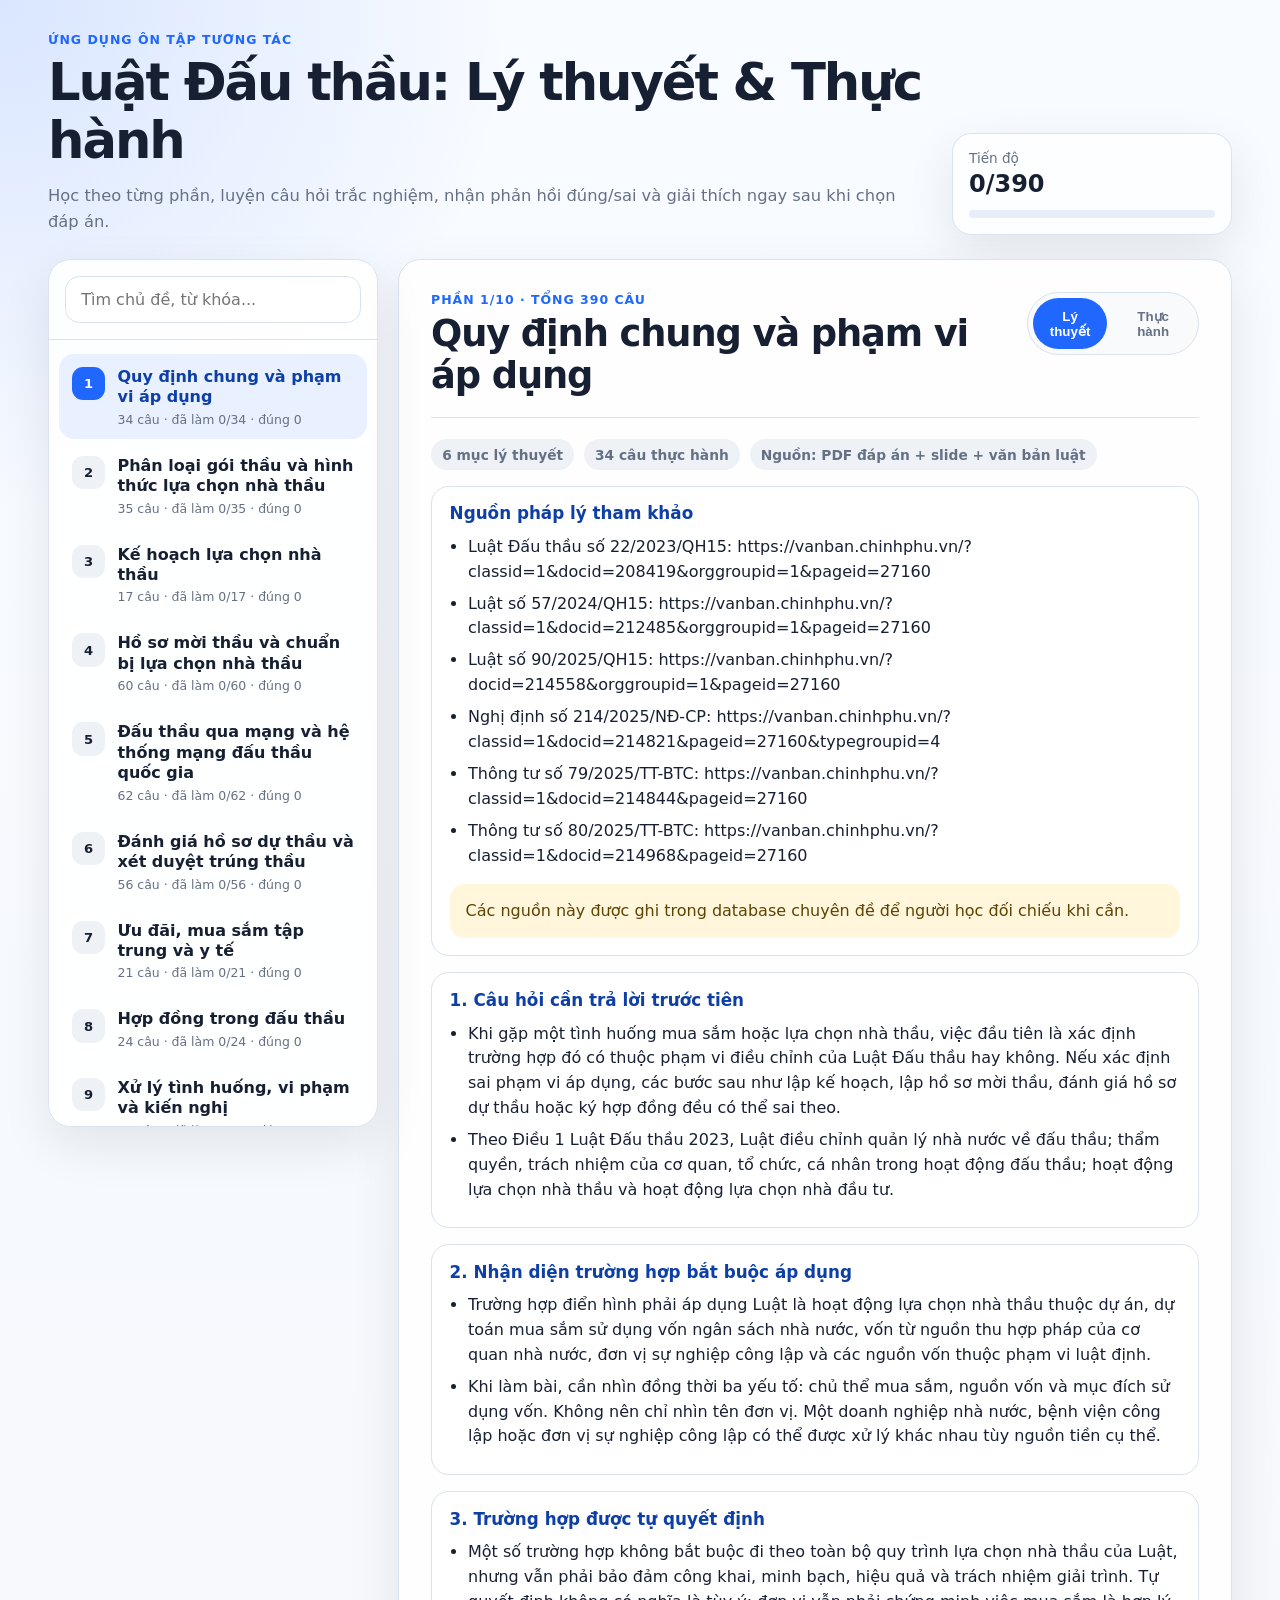
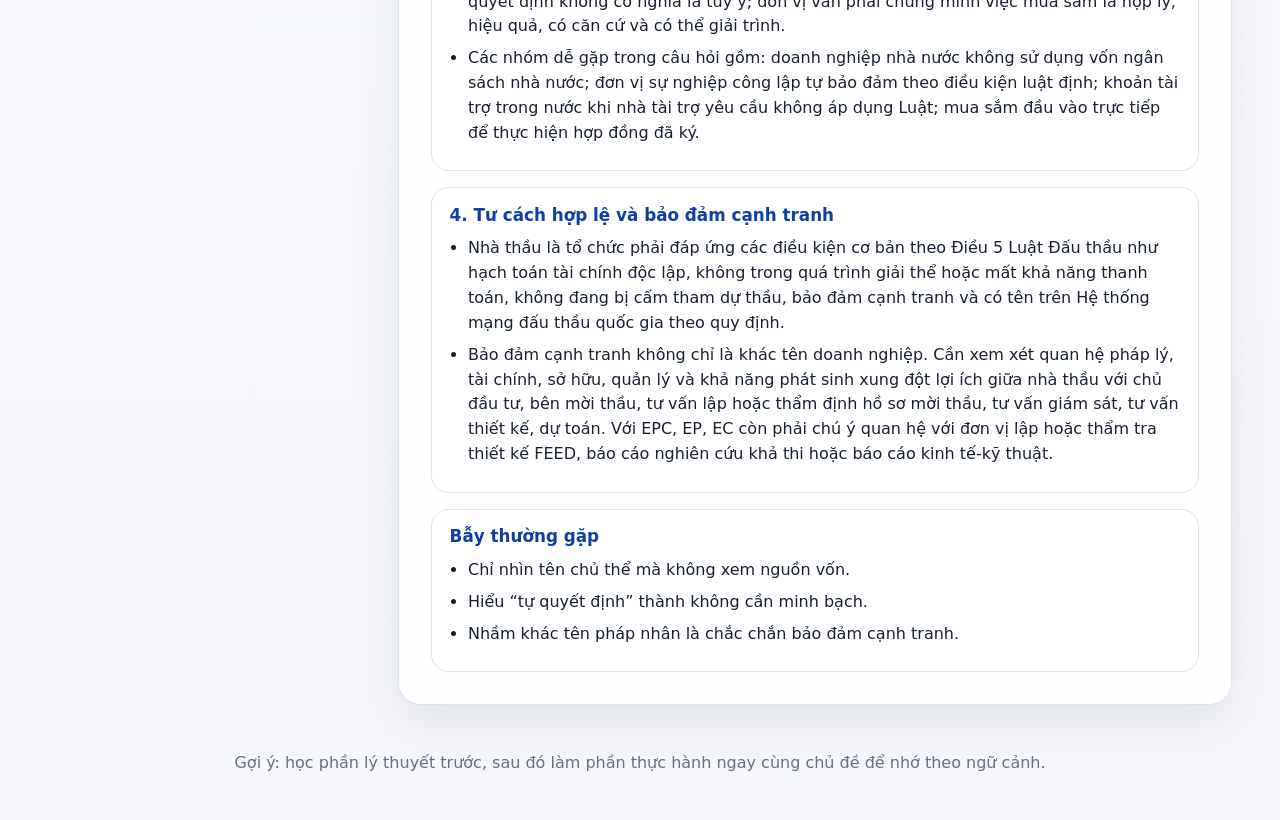
==== commit 8416a77b: "Update app data from subject database" ====
--- a/on-tap-luat-dau-thau-mobile.html
+++ b/on-tap-luat-dau-thau-mobile.html
@@ -511,63 +511,68 @@
     <script>
 window.STUDY_DATA = {
   "generatedFrom": {
-    "answers": [
-      "D:\\Thanh\\Luat dau thau\\On tap cau hoi\\Dap an\\DauThau_Dap an 1-2-3-4-5.pdf",
-      "D:\\Thanh\\Luat dau thau\\On tap cau hoi\\Dap an\\Dau thau_Dap an phan 6-7-8-9.pdf"
-    ],
-    "theory": [
-      "D:\\Thanh\\Luat dau thau\\Ly thuyet\\Slide_On thi Luat dau thau.pptx",
-      "D:\\Thanh\\Luat dau thau\\Ly thuyet\\Van ban hop nhat_Luat dau thau.pdf"
-    ],
+    "database": "C:\\Users\\Administrator\\Documents\\Luat Dau thau\\Database for LuatdauthauApp",
+    "topicCount": 10,
     "questionCount": 390,
-    "topicCount": 10,
-    "note": "Phần lý thuyết đã được viết lại dạng bài giảng chi tiết, lồng ghép các mốc/cụm kiến thức xuất hiện trong ngân hàng câu hỏi, gồm cả ví dụ mua thuốc, hóa chất, vật tư xét nghiệm và thiết bị y tế của bệnh viện."
+    "note": "Dữ liệu app được cập nhật từ bộ Markdown chuyên đề trong thư mục Database for LuatdauthauApp."
   },
   "topics": [
     {
-      "title": "Quy định chung, phạm vi áp dụng, khái niệm",
+      "title": "Quy định chung và phạm vi áp dụng",
       "theory": [
         {
-          "heading": "1. Học Luật Đấu thầu từ câu hỏi đầu tiên: khi nào bắt buộc áp dụng?",
+          "heading": "Nguồn pháp lý tham khảo",
           "points": [
-            "Muốn biết một việc mua sắm có phải theo Luật Đấu thầu hay không, trước hết hỏi 3 câu: ai mua, dùng tiền gì, mua để làm gì. Nếu là cơ quan nhà nước, đơn vị sự nghiệp công lập, chủ đầu tư dự án sử dụng vốn nhà nước/ngân sách/đầu tư công thì thường rơi vào phạm vi bắt buộc.",
-            "Ví dụ dễ nhớ: Sở Y tế dùng ngân sách mua thuốc cho bệnh viện công là hoạt động lựa chọn nhà thầu thuộc Luật Đấu thầu. Nhưng hộ kinh doanh cá thể tự mua phần mềm kế toán bằng tiền riêng thì không phải đối tượng áp dụng.",
-            "Một số đơn vị được tự quyết khi không sử dụng nguồn vốn thuộc phạm vi bắt buộc, nhưng vẫn phải bảo đảm công khai, minh bạch, hiệu quả và trách nhiệm giải trình. “Tự quyết” không có nghĩa là muốn chọn ai cũng được."
-          ],
-          "note": "Mẹo nhớ: nguồn vốn công + chủ thể công + gói thầu phục vụ dự án/dự toán = kiểm tra Luật Đấu thầu trước tiên."
-        },
-        {
-          "heading": "2. Phạm vi điều chỉnh: không chỉ là mở thầu",
+            "Luật Đấu thầu số 22/2023/QH15: https://vanban.chinhphu.vn/?classid=1&docid=208419&orggroupid=1&pageid=27160",
+            "Luật số 57/2024/QH15: https://vanban.chinhphu.vn/?classid=1&docid=212485&orggroupid=1&pageid=27160",
+            "Luật số 90/2025/QH15: https://vanban.chinhphu.vn/?docid=214558&orggroupid=1&pageid=27160",
+            "Nghị định số 214/2025/NĐ-CP: https://vanban.chinhphu.vn/?classid=1&docid=214821&pageid=27160&typegroupid=4",
+            "Thông tư số 79/2025/TT-BTC: https://vanban.chinhphu.vn/?classid=1&docid=214844&pageid=27160",
+            "Thông tư số 80/2025/TT-BTC: https://vanban.chinhphu.vn/?classid=1&docid=214968&pageid=27160"
+          ],
+          "note": "Các nguồn này được ghi trong database chuyên đề để người học đối chiếu khi cần."
+        },
+        {
+          "heading": "1. Câu hỏi cần trả lời trước tiên",
           "points": [
-            "Luật Đấu thầu điều chỉnh cả hệ sinh thái đấu thầu: quản lý nhà nước, quyền hạn/trách nhiệm của chủ thể, lựa chọn nhà thầu thực hiện gói thầu, lựa chọn nhà đầu tư thực hiện dự án đầu tư kinh doanh.",
-            "Khi câu hỏi hỏi phạm vi điều chỉnh, đáp án đúng thường là phương án bao quát đủ các nhóm trên. Nếu một phương án chỉ nói “lập HSMT” hoặc “mở thầu” thì mới là một bước nghiệp vụ, chưa đủ phạm vi của luật.",
-            "Cần phân biệt: quản lý nhà nước là ban hành, kiểm tra, thanh tra, xử lý vi phạm, quản lý Hệ thống mạng đấu thầu quốc gia; còn lập HSMT, đánh giá HSDT là nghiệp vụ của một cuộc thầu cụ thể."
+            "Khi gặp một tình huống mua sắm hoặc lựa chọn nhà thầu, việc đầu tiên là xác định trường hợp đó có thuộc phạm vi điều chỉnh của Luật Đấu thầu hay không. Nếu xác định sai phạm vi áp dụng, các bước sau như lập kế hoạch, lập hồ sơ mời thầu, đánh giá hồ sơ dự thầu hoặc ký hợp đồng đều có thể sai theo.",
+            "Theo Điều 1 Luật Đấu thầu 2023, Luật điều chỉnh quản lý nhà nước về đấu thầu; thẩm quyền, trách nhiệm của cơ quan, tổ chức, cá nhân trong hoạt động đấu thầu; hoạt động lựa chọn nhà thầu và hoạt động lựa chọn nhà đầu tư."
           ]
         },
         {
-          "heading": "3. Phân loại gói thầu để không nhầm đáp án",
+          "heading": "2. Nhận diện trường hợp bắt buộc áp dụng",
           "points": [
-            "Gói tư vấn là nhóm dùng nhiều chất xám chuyên môn: lập quy hoạch, khảo sát, thiết kế, giám sát, thẩm định, tư vấn quản lý dự án. Ví dụ “lập nhiệm vụ quy hoạch vùng” là tư vấn.",
-            "Gói phi tư vấn là dịch vụ không phải tư vấn chuyên môn như vệ sinh, bảo vệ, in ấn, vận chuyển, bảo trì, tổ chức sự kiện theo yêu cầu có sẵn. Ví dụ “in sổ công tác” thường được xếp là phi tư vấn.",
-            "Gói hàng hóa bao gồm máy móc, thiết bị, nguyên vật liệu, nhiên liệu, vật tư, thuốc, hóa chất, vật tư xét nghiệm, thiết bị y tế và các sản phẩm hữu hình/đầu ra tương tự.",
-            "Gói xây lắp là thi công xây dựng, lắp đặt công trình/hạng mục. Gói hỗn hợp là gói kết hợp nhiều loại như thiết kế - cung cấp hàng hóa - xây lắp."
-          ],
-          "note": "Mẹo làm bài: xác định đúng loại gói thầu trước rồi mới chọn hạn mức, hình thức, phương pháp đánh giá."
-        },
-        {
-          "heading": "4. Các khái niệm hay xuất hiện trong câu hỏi",
+            "Trường hợp điển hình phải áp dụng Luật là hoạt động lựa chọn nhà thầu thuộc dự án, dự toán mua sắm sử dụng vốn ngân sách nhà nước, vốn từ nguồn thu hợp pháp của cơ quan nhà nước, đơn vị sự nghiệp công lập và các nguồn vốn thuộc phạm vi luật định.",
+            "Khi làm bài, cần nhìn đồng thời ba yếu tố: chủ thể mua sắm, nguồn vốn và mục đích sử dụng vốn. Không nên chỉ nhìn tên đơn vị. Một doanh nghiệp nhà nước, bệnh viện công lập hoặc đơn vị sự nghiệp công lập có thể được xử lý khác nhau tùy nguồn tiền cụ thể."
+          ]
+        },
+        {
+          "heading": "3. Trường hợp được tự quyết định",
           "points": [
-            "Đấu thầu là quá trình lựa chọn nhà thầu/nhà đầu tư để ký và thực hiện hợp đồng trên cơ sở cạnh tranh, công bằng, minh bạch, hiệu quả kinh tế và trách nhiệm giải trình.",
-            "Chủ đầu tư là bên chịu trách nhiệm tổ chức lựa chọn nhà thầu và quản lý gói thầu. Bên mời thầu là đơn vị thực hiện các công việc mời thầu, có thể là chủ đầu tư hoặc tổ chức được giao/thuê.",
-            "Nhà thầu phụ đặc biệt là nhà thầu phụ thực hiện phần công việc quan trọng, đặc thù trong gói thầu; khi HSMT cho phép hoặc yêu cầu, năng lực của nhà thầu phụ đặc biệt có thể được xem xét theo phạm vi phần việc được giao.",
-            "Hệ thống mạng đấu thầu quốc gia là nơi đăng tải kế hoạch, thông báo, HSMT/E-HSMT, biên bản mở thầu, kết quả, hợp đồng và nhiều thao tác điện tử khác. Nhiều câu hỏi xoay quanh việc “phải đăng ở đâu” chính là hỏi Hệ thống này."
+            "Một số trường hợp không bắt buộc đi theo toàn bộ quy trình lựa chọn nhà thầu của Luật, nhưng vẫn phải bảo đảm công khai, minh bạch, hiệu quả và trách nhiệm giải trình. Tự quyết định không có nghĩa là tùy ý; đơn vị vẫn phải chứng minh việc mua sắm là hợp lý, hiệu quả, có căn cứ và có thể giải trình.",
+            "Các nhóm dễ gặp trong câu hỏi gồm: doanh nghiệp nhà nước không sử dụng vốn ngân sách nhà nước; đơn vị sự nghiệp công lập tự bảo đảm theo điều kiện luật định; khoản tài trợ trong nước khi nhà tài trợ yêu cầu không áp dụng Luật; mua sắm đầu vào trực tiếp để thực hiện hợp đồng đã ký."
+          ]
+        },
+        {
+          "heading": "4. Tư cách hợp lệ và bảo đảm cạnh tranh",
+          "points": [
+            "Nhà thầu là tổ chức phải đáp ứng các điều kiện cơ bản theo Điều 5 Luật Đấu thầu như hạch toán tài chính độc lập, không trong quá trình giải thể hoặc mất khả năng thanh toán, không đang bị cấm tham dự thầu, bảo đảm cạnh tranh và có tên trên Hệ thống mạng đấu thầu quốc gia theo quy định.",
+            "Bảo đảm cạnh tranh không chỉ là khác tên doanh nghiệp. Cần xem xét quan hệ pháp lý, tài chính, sở hữu, quản lý và khả năng phát sinh xung đột lợi ích giữa nhà thầu với chủ đầu tư, bên mời thầu, tư vấn lập hoặc thẩm định hồ sơ mời thầu, tư vấn giám sát, tư vấn thiết kế, dự toán. Với EPC, EP, EC còn phải chú ý quan hệ với đơn vị lập hoặc thẩm tra thiết kế FEED, báo cáo nghiên cứu khả thi hoặc báo cáo kinh tế-kỹ thuật."
+          ]
+        },
+        {
+          "heading": "Bẫy thường gặp",
+          "points": [
+            "Chỉ nhìn tên chủ thể mà không xem nguồn vốn.",
+            "Hiểu “tự quyết định” thành không cần minh bạch.",
+            "Nhầm khác tên pháp nhân là chắc chắn bảo đảm cạnh tranh."
           ]
         }
       ],
       "questions": [
         {
-          "source": "DauThau_Dap an 1-2-3-4-5.pdf",
-          "originalTopic": "Chủ đề (1.1-Quy định chung) - Luật Đấu thầu",
+          "source": "Chuyen_de_01_Quy_dinh_chung_va_pham_vi_ap_dung.md",
+          "originalTopic": "CĐ 1.1 - Quy định chung",
           "number": 1,
           "question": "Trường hợp nào sau đây bắt buộc phải lựa chọn nhà thầu theo quy định tại Luật Đấu thầu?",
           "options": [
@@ -577,11 +582,11 @@
             "Gói thầu mua sắm điện nước, xăng dầu của cơ quan nhà nước"
           ],
           "answer": 0,
-          "explanation": "Đáp án A. Giải thích: Luật Đấu thầu bắt buộc áp dụng với gói thầu thuộc dự án sử dụng vốn ngân sách nhà nước/vốn nhà nước theo phạm vi luật định. Điểm nhận diện là nguồn vốn và chủ thể sử dụng vốn công; các giao dịch thuần túy tư nhân không mặc nhiên bị buộc theo Luật Đấu thầu."
-        },
-        {
-          "source": "DauThau_Dap an 1-2-3-4-5.pdf",
-          "originalTopic": "Chủ đề (1.1-Quy định chung) - Luật Đấu thầu",
+          "explanation": "Phương án A đúng vì phù hợp với phần lý thuyết của chuyên đề: Gói thầu thuộc dự án sử dụng vốn ngân sách nhà nước của cơ quan nhà nước. Các phương án còn lại không đáp ứng đúng điều kiện áp dụng, thẩm quyền, mốc thời gian hoặc cách xử lý đã nêu trong lý thuyết."
+        },
+        {
+          "source": "Chuyen_de_01_Quy_dinh_chung_va_pham_vi_ap_dung.md",
+          "originalTopic": "CĐ 1.1 - Quy định chung",
           "number": 2,
           "question": "Chọn phương án đúng về phạm vi điều chỉnh của Luật Đấu thầu?",
           "options": [
@@ -591,11 +596,11 @@
             "Tất cả phương án trên đều đúng"
           ],
           "answer": 3,
-          "explanation": "Đáp án D. Giải thích: Phạm vi điều chỉnh của Luật Đấu thầu bao gồm quản lý nhà nước về đấu thầu, hoạt động lựa chọn nhà thầu thực hiện gói thầu và lựa chọn nhà đầu tư thực hiện dự án đầu tư kinh doanh. Vì các ý trong câu đều nằm trong phạm vi này nên đáp án tổng hợp là đúng."
-        },
-        {
-          "source": "DauThau_Dap an 1-2-3-4-5.pdf",
-          "originalTopic": "Chủ đề (1.1-Quy định chung) - Luật Đấu thầu",
+          "explanation": "Phương án D đúng vì phù hợp với phần lý thuyết của chuyên đề: Tất cả phương án trên đều đúng. Các phương án còn lại không đáp ứng đúng điều kiện áp dụng, thẩm quyền, mốc thời gian hoặc cách xử lý đã nêu trong lý thuyết."
+        },
+        {
+          "source": "Chuyen_de_01_Quy_dinh_chung_va_pham_vi_ap_dung.md",
+          "originalTopic": "CĐ 1.1 - Quy định chung",
           "number": 3,
           "question": "Trường hợp nào sau đây không thuộc đối tượng áp dụng của Luật Đấu thầu?",
           "options": [
@@ -605,11 +610,11 @@
             "Hoạt động mua phần mềm kế toán của hộ kinh doanh cá thể"
           ],
           "answer": 3,
-          "explanation": "Đáp án D. Giải thích: Đối tượng áp dụng của Luật Đấu thầu là cơ quan, tổ chức, cá nhân tham gia hoặc có liên quan đến hoạt động đấu thầu thuộc phạm vi luật. Hoạt động mua sắm riêng của hộ kinh doanh cá thể không dùng vốn/không thuộc phạm vi luật nên không phải đối tượng áp dụng."
-        },
-        {
-          "source": "DauThau_Dap an 1-2-3-4-5.pdf",
-          "originalTopic": "Chủ đề (1.1-Quy định chung) - Luật Đấu thầu",
+          "explanation": "Phương án D đúng vì phù hợp với phần lý thuyết của chuyên đề: Hoạt động mua phần mềm kế toán của hộ kinh doanh cá thể. Các phương án còn lại không đáp ứng đúng điều kiện áp dụng, thẩm quyền, mốc thời gian hoặc cách xử lý đã nêu trong lý thuyết."
+        },
+        {
+          "source": "Chuyen_de_01_Quy_dinh_chung_va_pham_vi_ap_dung.md",
+          "originalTopic": "CĐ 1.1 - Quy định chung",
           "number": 4,
           "question": "Trường hợp nào sau đây cơ quan, tổ chức, doanh nghiệp được tự quyết định việc lựa chọn nhà thầu trên cơ sở bảo đảm công khai, minh bạch, hiệu quả và trách nhiệm giải trình?",
           "options": [
@@ -619,11 +624,11 @@
             "Lựa chọn nhà thầu của doanh nghiệp nhà nước không sử dụng vốn ngân sách nhà nước, đơn vị sự nghiệp công lập tự bảo đảm chi thường xuyên và chi đầu tư, đơn vị sự nghiệp công lập tự bảo đảm chi thường xuyên không sử dụng ngân sách nhà nước"
           ],
           "answer": 3,
-          "explanation": "Đáp án D. Giải thích: Khi doanh nghiệp nhà nước không sử dụng vốn ngân sách nhà nước và gói thầu không thuộc phạm vi bắt buộc của Luật Đấu thầu, doanh nghiệp có thể tự quyết định việc lựa chọn nhà thầu trên cơ sở bảo đảm công khai, minh bạch, hiệu quả và trách nhiệm giải trình."
-        },
-        {
-          "source": "DauThau_Dap an 1-2-3-4-5.pdf",
-          "originalTopic": "Chủ đề (1.1-Quy định chung) - Luật Đấu thầu",
+          "explanation": "Phương án D đúng vì phù hợp với phần lý thuyết của chuyên đề: Lựa chọn nhà thầu của doanh nghiệp nhà nước không sử dụng vốn ngân sách nhà nước, đơn vị sự nghiệp công lập tự bảo đảm chi thường xuyên và chi đầu tư, đơn vị sự nghiệp công lập tự bảo đảm chi thường xuyên không sử dụng ngân sách nhà nước. Các phương án còn lại không đáp ứng đúng điều kiện áp dụng, thẩm quyền, mốc thời gian hoặc cách xử lý đã nêu trong lý thuyết."
+        },
+        {
+          "source": "Chuyen_de_01_Quy_dinh_chung_va_pham_vi_ap_dung.md",
+          "originalTopic": "CĐ 1.1 - Quy định chung",
           "number": 5,
           "question": "Đơn vị sự nghiệp công lập A đã trúng thầu gói thầu tổ chức lớp đào tạo cán bộ cho UBND tỉnh X sử dụng vốn ngân sách địa phương. Đơn vị sự nghiệp công lập A có phải tổ chức lựa chọn nhà thầu theo Luật Đấu thầu để thuê dịch vụ hậu cần (như địa điểm ăn nghỉ, photo tài liệu, hội trường tổ chức) hay không?",
           "options": [
@@ -633,11 +638,11 @@
             "Căn cứ theo phân cấp quyết định mua sắm của UBND tỉnh X"
           ],
           "answer": 2,
-          "explanation": "Đáp án C. Giải thích: Điều kiện xét duyệt trúng thầu phụ thuộc phương pháp đánh giá đã chọn. Nếu phương pháp dựa trên kỹ thuật/giá cố định thì trọng tâm là điểm kỹ thuật; nếu giá thấp nhất hoặc giá đánh giá thì trọng tâm là giá sau sửa lỗi, hiệu chỉnh và quy đổi. Phương án “Đơn vị A được tự quyết định việc mua sắm trên cơ sở bảo đảm công khai, minh bạch, hiệu quả và trách nhiệm giải trình” đúng với phương pháp được nêu trong đề."
-        },
-        {
-          "source": "DauThau_Dap an 1-2-3-4-5.pdf",
-          "originalTopic": "Chủ đề (1.1-Quy định chung) - Luật Đấu thầu",
+          "explanation": "Phương án C đúng vì phù hợp với phần lý thuyết của chuyên đề: Đơn vị A được tự quyết định việc mua sắm trên cơ sở bảo đảm công khai, minh bạch, hiệu quả và trách nhiệm giải trình. Các phương án còn lại không đáp ứng đúng điều kiện áp dụng, thẩm quyền, mốc thời gian hoặc cách xử lý đã nêu trong lý thuyết."
+        },
+        {
+          "source": "Chuyen_de_01_Quy_dinh_chung_va_pham_vi_ap_dung.md",
+          "originalTopic": "CĐ 1.1 - Quy định chung",
           "number": 6,
           "question": "Sở Y tế tỉnh A được doanh nghiệp trong nước tài trợ 5 tỷ đồng để mua sắm thuốc phục vụ khám chữa bệnh cho người nghèo, hỏi Sở Y tế có phải tổ chức đấu thầu thuốc theo quy định của Luật Đấu thầu không?",
           "options": [
@@ -647,12 +652,1270 @@
             "Phải xin ý kiến của UBND tỉnh A để có cơ sở xác định có phải tổ chức lựa chọn nhà thầu theo Luật Đấu thầu hay không"
           ],
           "answer": 0,
-          "explanation": "Đáp án A. Giải thích: Mua thuốc, thiết bị y tế, hóa chất, vật tư xét nghiệm có quy định riêng vì liên quan đến tính sẵn có, tính chuyên dụng, đăng ký lưu hành và an toàn sử dụng. Khi đề nhắc nhóm hàng y tế, cần ưu tiên quy định chuyên ngành trong Luật/Nghị định thay vì áp máy móc như hàng hóa thông thường."
-        },
-        {
-          "source": "DauThau_Dap an 1-2-3-4-5.pdf",
-          "originalTopic": "Chủ đề (1.1-Quy định chung) - Luật Đấu thầu",
+          "explanation": "Phương án A đúng vì phù hợp với phần lý thuyết của chuyên đề: Sở Y tế A được tự quyết định việc mua sắm trên cơ sở bảo đảm công khai, minh bạch, hiệu quả và trách nhiệm giải trình trong trường hợp nhà tài trợ yêu cầu không lựa chọn nhà thầu theo quy định của Luật Đấu thầu. Các phương án còn lại không đáp ứng đúng điều kiện áp dụng, thẩm quyền, mốc thời gian hoặc cách xử lý đã nêu trong lý thuyết."
+        },
+        {
+          "source": "Chuyen_de_01_Quy_dinh_chung_va_pham_vi_ap_dung.md",
+          "originalTopic": "CĐ 1.1 - Quy định chung",
           "number": 7,
+          "question": "Đấu thầu quốc tế là gì?",
+          "options": [
+            "Là hoạt động đấu thầu mà nhà thầu trong nước, nước ngoài được tham dự thầu",
+            "Là hoạt động đấu thầu mà nhà thầu trong nước, nước ngoài được tham dự thầu, trong đó nhà thầu trong nước bắt buộc phải liên danh với nhà thầu nước ngoài",
+            "Là hoạt động đấu thầu chỉ nhà thầu quốc tế được phép tham dự thầu",
+            "Là hoạt động đấu thầu chỉ nhà thầu trong nước được phép tham dự thầu"
+          ],
+          "answer": 0,
+          "explanation": "Phương án A đúng vì phù hợp với phần lý thuyết của chuyên đề: Là hoạt động đấu thầu mà nhà thầu trong nước, nước ngoài được tham dự thầu. Các phương án còn lại không đáp ứng đúng điều kiện áp dụng, thẩm quyền, mốc thời gian hoặc cách xử lý đã nêu trong lý thuyết."
+        },
+        {
+          "source": "Chuyen_de_01_Quy_dinh_chung_va_pham_vi_ap_dung.md",
+          "originalTopic": "CĐ 1.1 - Quy định chung",
+          "number": 8,
+          "question": "Nhà thầu tham gia đấu thầu gói thầu hàng hóa phải độc lập với chủ thể nào sau đây?",
+          "options": [
+            "Phải độc lập với nhà thầu tư vấn lập hồ sơ mời thầu gói thầu hàng hóa",
+            "Phải độc lập với nhà thầu khác khi tham gia đấu thầu rộng rãi",
+            "Phải độc lập với nhà thầu tư vấn lập kế hoạch tổng thể lựa chọn nhà thầu",
+            "Phải độc lập với nhà thầu tư vấn lập kế hoạch lựa chọn nhà thầu"
+          ],
+          "answer": 0,
+          "explanation": "Phương án A đúng vì phù hợp với phần lý thuyết của chuyên đề: Phải độc lập với nhà thầu tư vấn lập hồ sơ mời thầu gói thầu hàng hóa. Các phương án còn lại không đáp ứng đúng điều kiện áp dụng, thẩm quyền, mốc thời gian hoặc cách xử lý đã nêu trong lý thuyết."
+        },
+        {
+          "source": "Chuyen_de_01_Quy_dinh_chung_va_pham_vi_ap_dung.md",
+          "originalTopic": "CĐ 1.1 - Quy định chung",
+          "number": 9,
+          "question": "Nhận định nào sau đây không phù hợp với quy định về bảo đảm cạnh tranh trong đấu thầu?",
+          "options": [
+            "Nhà thầu tham dự thầu phải độc lập với chủ đầu tư, trừ trường hợp: nhà thầu là đơn vị sự nghiệp công lập thuộc cơ quan quản lý nhà nước có chức năng, nhiệm vụ được giao phù hợp với tính chất gói thầu của cơ quan quản lý nhà nước đó; đơn vị sự nghiệp công lập và doanh nghiệp có cùng một cơ quan trực tiếp quản lý, góp vốn; các đơn vị sự nghiệp công lập có cùng một cơ quan trực tiếp quản lý",
+            "Nhà thầu tham dự thầu phải độc lập với nhà thầu tư vấn quản lý dự án, tư vấn giám sát",
+            "Nhà thầu tham dự thầu phải độc lập với nhà thầu tư vấn lập, thẩm tra, thẩm định hồ sơ thiết kế, dự toán",
+            "Nhà thầu thực hiện hợp đồng phải độc lập với nhà thầu tư vấn lập kế hoạch lựa chọn nhà thầu."
+          ],
+          "answer": 3,
+          "explanation": "Phương án D đúng vì phù hợp với phần lý thuyết của chuyên đề: Nhà thầu thực hiện hợp đồng phải độc lập với nhà thầu tư vấn lập kế hoạch lựa chọn nhà thầu.. Các phương án còn lại không đáp ứng đúng điều kiện áp dụng, thẩm quyền, mốc thời gian hoặc cách xử lý đã nêu trong lý thuyết."
+        },
+        {
+          "source": "Chuyen_de_01_Quy_dinh_chung_va_pham_vi_ap_dung.md",
+          "originalTopic": "CĐ 1.1 - Quy định chung",
+          "number": 10,
+          "question": "Nội dung nào sau đây không thuộc quy định về bảo đảm cạnh tranh trong đấu thầu khi nhà thầu tham dự thầu đấu thầu rộng rãi gói thầu EPC, EP, EC?",
+          "options": [
+            "Nhà thầu tham dự thầu phải độc lập với nhà thầu lập, thẩm tra thiết kế FEED",
+            "Nhà thầu tham dự thầu phải độc lập với nhà thầu lập, thẩm tra báo cáo nghiên cứu khả thi trong trường hợp không lập thiết kế FEED",
+            "Nhà thầu tham dự thầu phải độc lập với nhà thầu lập, thẩm tra báo cáo kinh tế kỹ thuật trong trường hợp không lập báo cáo nghiên cứu khả thi, không lập thiết kế FEED theo quy định của pháp luật về xây dựng",
+            "Nhà thầu tham dự thầu phải độc lập với nhà thầu khác cùng tham dự đấu thầu rộng rãi"
+          ],
+          "answer": 3,
+          "explanation": "Phương án D đúng vì phù hợp với phần lý thuyết của chuyên đề: Nhà thầu tham dự thầu phải độc lập với nhà thầu khác cùng tham dự đấu thầu rộng rãi. Các phương án còn lại không đáp ứng đúng điều kiện áp dụng, thẩm quyền, mốc thời gian hoặc cách xử lý đã nêu trong lý thuyết."
+        },
+        {
+          "source": "Chuyen_de_01_Quy_dinh_chung_va_pham_vi_ap_dung.md",
+          "originalTopic": "CĐ 1.1 - Quy định chung",
+          "number": 11,
+          "question": "Trường hợp nào sau đây, nhà thầu được đánh giá là không đáp ứng quy định về bảo đảm cạnh tranh khi tham dự thầu gói thầu tổ chức đấu thầu rộng rãi?",
+          "options": [
+            "Đơn vị sự nghiệp công lập A thuộc Sở Tài chính tỉnh X tham gia gói thầu do Sở Tài chính tỉnh X là chủ đầu tư mà chức năng, nhiệm vụ của đơn vị sự nghiệp công lập A phù hợp với gói thầu",
+            "Đơn vị sự nghiệp công lập A tham gia gói thầu do Chi cục B là chủ đầu tư. Chức năng nhiệm vụ của đơn vị sự nghiệp công lập A phù hợp với tính chất gói thầu. Đơn vị sự nghiệp công lập A và Chi cục B lần lượt là đơn vị sự nghiệp công lập và đơn vị hành chính do Sở Tài Chính tỉnh X trực tiếp quản lý",
+            "Đơn vị sự nghiệp công lập A tham gia gói thầu do đơn vị sự nghiệp công lập B là chủ đầu tư và cả hai đơn vị đều là đơn vị sự nghiệp do Sở Tài chính tỉnh X trực tiếp quản lý",
+            "Doanh nghiệp C tham gia gói thầu có sử dụng vốn ngân sách nhà nước do đơn vị sự nghiệp công lập A là chủ đầu tư. Đơn vị sự nghiệp công lập A và Doanh nghiệp C đều là đơn vị do Sở X trực tiếp quản lý"
+          ],
+          "answer": 1,
+          "explanation": "Phương án B đúng vì phù hợp với phần lý thuyết của chuyên đề: Đơn vị sự nghiệp công lập A tham gia gói thầu do Chi cục B là chủ đầu tư. Chức năng nhiệm vụ của đơn vị sự nghiệp công lập A phù hợp với tính chất gói thầu. Đơn vị sự nghiệp công lập A và Chi cục B lần lượt là đơn vị sự nghiệp công lập và đơn vị hành chính do Sở Tài Chính tỉnh X trực tiếp quản lý. Các phương án còn lại không đáp ứng đúng điều kiện áp dụng, thẩm quyền, mốc thời gian hoặc cách xử lý đã nêu trong lý thuyết."
+        },
+        {
+          "source": "Chuyen_de_01_Quy_dinh_chung_va_pham_vi_ap_dung.md",
+          "originalTopic": "CĐ 1.1 - Quy định chung",
+          "number": 12,
+          "question": "Ai chịu trách nhiệm đăng tải thông tin chủ yếu của hợp đồng trên Hệ thống mạng đấu thầu quốc gia?",
+          "options": [
+            "Bên mời thầu",
+            "Tổ chuyên gia",
+            "Tư vấn đấu thầu",
+            "Chủ đầu tư"
+          ],
+          "answer": 3,
+          "explanation": "Phương án D đúng vì phù hợp với phần lý thuyết của chuyên đề: Chủ đầu tư. Các phương án còn lại không đáp ứng đúng điều kiện áp dụng, thẩm quyền, mốc thời gian hoặc cách xử lý đã nêu trong lý thuyết."
+        },
+        {
+          "source": "Chuyen_de_01_Quy_dinh_chung_va_pham_vi_ap_dung.md",
+          "originalTopic": "CĐ 1.1 - Quy định chung",
+          "number": 13,
+          "question": "Danh sách nhà thầu có hành vi vi phạm và bị đánh giá về uy tín được đăng tải trên Hệ thống mạng đấu thầu quốc gia như thế nào?",
+          "options": [
+            "Tổ chuyên gia đăng tải trong thời hạn 03 ngày làm việc kể từ ngày nhà thầu có hành vi vi phạm",
+            "Bên mời thầu đăng tải trong thời hạn 05 ngày làm việc kể từ ngày nhà thầu có hành vi vi phạm",
+            "Chủ đầu tư đăng tải trong thời hạn 07 ngày làm việc kể từ ngày nhà thầu có hành vi vi phạm",
+            "Người có thẩm quyền đăng tải trong thời hạn 05 ngày làm việc kể từ ngày nhà thầu có hành vi vi phạm"
+          ],
+          "answer": 2,
+          "explanation": "Phương án C đúng vì phù hợp với phần lý thuyết của chuyên đề: Chủ đầu tư đăng tải trong thời hạn 07 ngày làm việc kể từ ngày nhà thầu có hành vi vi phạm. Các phương án còn lại không đáp ứng đúng điều kiện áp dụng, thẩm quyền, mốc thời gian hoặc cách xử lý đã nêu trong lý thuyết."
+        },
+        {
+          "source": "Chuyen_de_01_Quy_dinh_chung_va_pham_vi_ap_dung.md",
+          "originalTopic": "CĐ 1.1 - Quy định chung",
+          "number": 14,
+          "question": "Phát hành hồ sơ mời quan tâm, hồ sơ mời sơ tuyển, hồ sơ mời thầu được thực hiện như thế nào?",
+          "options": [
+            "Hồ sơ mời quan tâm, hồ sơ mời sơ tuyển, hồ sơ mời thầu được phát hành sau 01 ngày kể từ khi thông báo mời quan tâm, thông báo mời sơ tuyển, thông báo mời thầu được đăng tải thành công trên Hệ thống mạng đấu thầu quốc gia",
+            "Hồ sơ mời quan tâm, hồ sơ mời sơ tuyển, hồ sơ mời thầu được phát hành trước khi đăng tải thông báo mời quan tâm, thông báo mời sơ tuyển, thông báo mời thầu",
+            "Hồ sơ mời quan tâm, hồ sơ mời sơ tuyển, hồ sơ mời thầu được phát hành sau 03 ngày kể từ khi thông báo mời quan tâm, thông báo mời sơ tuyển, thông báo mời thầu được đăng tải thành công trên Hệ thống mạng đấu thầu quốc gia",
+            "Hồ sơ mời quan tâm, hồ sơ mời sơ tuyển, hồ sơ mời thầu được phát hành ngay sau khi đăng tải thành công thông báo mời quan tâm, thông báo mời sơ tuyển, thông báo mời thầu"
+          ],
+          "answer": 3,
+          "explanation": "Phương án D đúng vì phù hợp với phần lý thuyết của chuyên đề: Hồ sơ mời quan tâm, hồ sơ mời sơ tuyển, hồ sơ mời thầu được phát hành ngay sau khi đăng tải thành công thông báo mời quan tâm, thông báo mời sơ tuyển, thông báo mời thầu. Các phương án còn lại không đáp ứng đúng điều kiện áp dụng, thẩm quyền, mốc thời gian hoặc cách xử lý đã nêu trong lý thuyết."
+        },
+        {
+          "source": "Chuyen_de_01_Quy_dinh_chung_va_pham_vi_ap_dung.md",
+          "originalTopic": "CĐ 1.1 - Quy định chung",
+          "number": 15,
+          "question": "Nhà thầu có trách nhiệm kê khai thông tin nào trên Hệ thống mạng đấu thầu quốc gia?",
+          "options": [
+            "Thông tin về uy tín của nhà thầu trong việc tham dự thầu",
+            "Thông tin về vi phạm của nhà thầu",
+            "Thông tin về năng lực, kinh nghiệm của nhà thầu",
+            "Cả 3 phương án trên đều đúng"
+          ],
+          "answer": 2,
+          "explanation": "Phương án C đúng vì phù hợp với phần lý thuyết của chuyên đề: Thông tin về năng lực, kinh nghiệm của nhà thầu. Các phương án còn lại không đáp ứng đúng điều kiện áp dụng, thẩm quyền, mốc thời gian hoặc cách xử lý đã nêu trong lý thuyết."
+        },
+        {
+          "source": "Chuyen_de_01_Quy_dinh_chung_va_pham_vi_ap_dung.md",
+          "originalTopic": "CĐ 1.1 - Quy định chung",
+          "number": 16,
+          "question": "Trong trường hợp hủy thầu, toàn bộ hồ sơ liên quan đến quá trình lựa chọn nhà thầu của gói thầu đó có cần phải lưu trữ không?",
+          "options": [
+            "Không cần lưu trữ, hủy hồ sơ ngay sau khi quyết định hủy thầu được ban hành nhưng phải đảm bảo thông tin không bị tiết lộ",
+            "Không cần lưu trữ, trả lại hồ sơ cho nhà thầu theo nguyên trạng ngay sau khi quyết định hủy thầu được ban hành",
+            "Có cần lưu trữ, trong thời hạn 05 năm kể từ ngày quyết định hủy thầu được ban hành",
+            "Có cần lưu trữ, trong thời hạn 03 năm kể từ ngày quyết định hủy thầu được ban hành"
+          ],
+          "answer": 2,
+          "explanation": "Phương án C đúng vì phù hợp với phần lý thuyết của chuyên đề: Có cần lưu trữ, trong thời hạn 05 năm kể từ ngày quyết định hủy thầu được ban hành. Các phương án còn lại không đáp ứng đúng điều kiện áp dụng, thẩm quyền, mốc thời gian hoặc cách xử lý đã nêu trong lý thuyết."
+        },
+        {
+          "source": "Chuyen_de_01_Quy_dinh_chung_va_pham_vi_ap_dung.md",
+          "originalTopic": "CĐ 1.1 - Quy định chung",
+          "number": 17,
+          "question": "Hồ sơ hoàn công và quyết toán của gói thầu được lưu trữ theo quy định nào?",
+          "options": [
+            "Quy định nội bộ của nhà thầu",
+            "Quy định của tư vấn giám sát",
+            "Quy định của pháp luật về lưu trữ",
+            "Tất cả phương án trên đều sai"
+          ],
+          "answer": 2,
+          "explanation": "Phương án C đúng vì phù hợp với phần lý thuyết của chuyên đề: Quy định của pháp luật về lưu trữ. Các phương án còn lại không đáp ứng đúng điều kiện áp dụng, thẩm quyền, mốc thời gian hoặc cách xử lý đã nêu trong lý thuyết."
+        },
+        {
+          "source": "Chuyen_de_01_Quy_dinh_chung_va_pham_vi_ap_dung.md",
+          "originalTopic": "CĐ 1.1 - Quy định chung",
+          "number": 18,
+          "question": "Đối tượng được hưởng ưu đãi trong lựa chọn nhà thầu là gì?",
+          "options": [
+            "Hàng hóa có xuất xứ Việt Nam",
+            "Nhà thầu trong nước sản xuất hàng hóa có xuất xứ Việt Nam phù hợp với hồ sơ mời thầu",
+            "Sản phẩm, dịch vụ thân thiện môi trường theo quy định của pháp luật về bảo vệ môi trường",
+            "Tất cả các phương án trên đều đúng"
+          ],
+          "answer": 3,
+          "explanation": "Phương án D đúng vì phù hợp với phần lý thuyết của chuyên đề: Tất cả các phương án trên đều đúng. Các phương án còn lại không đáp ứng đúng điều kiện áp dụng, thẩm quyền, mốc thời gian hoặc cách xử lý đã nêu trong lý thuyết."
+        },
+        {
+          "source": "Chuyen_de_01_Quy_dinh_chung_va_pham_vi_ap_dung.md",
+          "originalTopic": "CĐ 1.1 - Quy định chung",
+          "number": 19,
+          "question": "Điều kiện để tổ chức đấu thầu quốc tế lựa chọn nhà thầu thực hiện gói thầu mua sắm hàng hóa là gì?",
+          "options": [
+            "Gói thầu mua sắm hàng hóa thông dụng, đơn giản, có sẵn trên thị trường",
+            "Gói thầu mua sắm hàng hóa mà hàng hóa đó trong nước sản xuất được và đáp ứng các yêu cầu về kỹ thuật, chất lượng, giá nhưng chủ đầu tư yêu cầu phải mua hàng hóa nhập khẩu",
+            "Gói thầu mua sắm hàng hóa mà hàng hóa đó trong nước không sản xuất được hoặc sản xuất được nhưng không đáp ứng một trong các yêu cầu về kỹ thuật, chất lượng, giá",
+            "Gói thầu mua sắm hàng hóa thông dụng đã được nhập khẩu và chào bán tại Việt Nam nhưng hàng hóa đó trong nước không sản xuất được"
+          ],
+          "answer": 2,
+          "explanation": "Phương án C đúng vì phù hợp với phần lý thuyết của chuyên đề: Gói thầu mua sắm hàng hóa mà hàng hóa đó trong nước không sản xuất được hoặc sản xuất được nhưng không đáp ứng một trong các yêu cầu về kỹ thuật, chất lượng, giá. Các phương án còn lại không đáp ứng đúng điều kiện áp dụng, thẩm quyền, mốc thời gian hoặc cách xử lý đã nêu trong lý thuyết."
+        },
+        {
+          "source": "Chuyen_de_01_Quy_dinh_chung_va_pham_vi_ap_dung.md",
+          "originalTopic": "CĐ 1.1 - Quy định chung",
+          "number": 20,
+          "question": "Ngôn ngữ sử dụng đối với đấu thầu quốc tế là gì?",
+          "options": [
+            "Tiếng Việt",
+            "Tiếng Đức",
+            "Tiếng Anh hoặc tiếng Việt và tiếng Anh",
+            "Tiếng Đức hoặc tiếng Anh"
+          ],
+          "answer": 2,
+          "explanation": "Phương án C đúng vì phù hợp với phần lý thuyết của chuyên đề: Tiếng Anh hoặc tiếng Việt và tiếng Anh. Các phương án còn lại không đáp ứng đúng điều kiện áp dụng, thẩm quyền, mốc thời gian hoặc cách xử lý đã nêu trong lý thuyết."
+        },
+        {
+          "source": "Chuyen_de_01_Quy_dinh_chung_va_pham_vi_ap_dung.md",
+          "originalTopic": "CĐ 1.1 - Quy định chung",
+          "number": 21,
+          "question": "Đối với đấu thầu quốc tế, trường hợp ngôn ngữ sử dụng trong hồ sơ mời thầu là tiếng Việt và tiếng Anh thì khi tham dự thầu, nhà thầu sử dụng ngôn ngữ gì?",
+          "options": [
+            "Chỉ tiếng Việt",
+            "Chỉ tiếng Anh",
+            "Tiếng Việt hoặc tiếng Anh",
+            "Bắt buộc cả tiếng Việt và tiếng Anh"
+          ],
+          "answer": 2,
+          "explanation": "Phương án C đúng vì phù hợp với phần lý thuyết của chuyên đề: Tiếng Việt hoặc tiếng Anh. Các phương án còn lại không đáp ứng đúng điều kiện áp dụng, thẩm quyền, mốc thời gian hoặc cách xử lý đã nêu trong lý thuyết."
+        },
+        {
+          "source": "Chuyen_de_01_Quy_dinh_chung_va_pham_vi_ap_dung.md",
+          "originalTopic": "CĐ 1.1 - Quy định chung",
+          "number": 22,
+          "question": "Trong quá trình đánh giá hồ sơ dự thầu gói thầu áp dụng đấu thầu rộng rãi, chủ đầu tư phát hiện người đại diện theo pháp luật của 02 nhà thầu là anh em ruột được xem xét như thế nào?",
+          "options": [
+            "Thuộc hành vi bị cấm trong đấu thầu",
+            "Không đáp ứng yêu cầu về bảo đảm cạnh tranh trong đấu thầu",
+            "Hồ sơ dự thầu của một trong hai nhà thầu không được xem xét",
+            "Không thuộc hành vi bị cấm, không vi phạm quy định về bảo đảm cạnh tranh trong đấu thầu"
+          ],
+          "answer": 3,
+          "explanation": "Phương án D đúng vì phù hợp với phần lý thuyết của chuyên đề: Không thuộc hành vi bị cấm, không vi phạm quy định về bảo đảm cạnh tranh trong đấu thầu. Các phương án còn lại không đáp ứng đúng điều kiện áp dụng, thẩm quyền, mốc thời gian hoặc cách xử lý đã nêu trong lý thuyết."
+        },
+        {
+          "source": "Chuyen_de_01_Quy_dinh_chung_va_pham_vi_ap_dung.md",
+          "originalTopic": "CĐ 1.1 - Quy định chung",
+          "number": 23,
+          "question": "Chủ thể nào không có quyền cấm tham gia hoạt động đấu thầu?",
+          "options": [
+            "Người có thẩm quyền",
+            "Chủ đầu tư",
+            "Bộ trưởng, Thủ trưởng cơ quan ngang Bộ, cơ quan thuộc Chính phủ, cơ quan khác ở Trung ương",
+            "Chủ tịch Ủy ban nhân dân cấp tỉnh"
+          ],
+          "answer": 1,
+          "explanation": "Phương án B đúng vì phù hợp với phần lý thuyết của chuyên đề: Chủ đầu tư. Các phương án còn lại không đáp ứng đúng điều kiện áp dụng, thẩm quyền, mốc thời gian hoặc cách xử lý đã nêu trong lý thuyết."
+        },
+        {
+          "source": "Chuyen_de_01_Quy_dinh_chung_va_pham_vi_ap_dung.md",
+          "originalTopic": "CĐ 1.1 - Quy định chung",
+          "number": 24,
+          "question": "Người có thẩm quyền ban hành quyết định cấm tham gia hoạt động đấu thầu với thời gian cấm bao lâu đối với trường hợp tổ chức, cá nhân có từ 02 hành vi vi phạm trở lên thuộc cùng phạm vi quản lý của người có thẩm quyền và các hành vi này chưa bị cấm tham gia hoạt động đấu thầu?",
+          "options": [
+            "Bằng tổng thời gian cấm của các hành vi vi phạm nhưng tối thiểu trên 05 năm",
+            "Bằng tổng thời gian cấm của các hành vi vi phạm nhưng tối đa không quá 03 năm",
+            "Bằng tổng thời gian cấm của các hành vi vi phạm nhưng tối đa không quá 05 năm",
+            "Bằng thời gian cấm của hành vi vi phạm có thời gian bị cấm cao nhất"
+          ],
+          "answer": 2,
+          "explanation": "Phương án C đúng vì phù hợp với phần lý thuyết của chuyên đề: Bằng tổng thời gian cấm của các hành vi vi phạm nhưng tối đa không quá 05 năm. Các phương án còn lại không đáp ứng đúng điều kiện áp dụng, thẩm quyền, mốc thời gian hoặc cách xử lý đã nêu trong lý thuyết."
+        },
+        {
+          "source": "Chuyen_de_01_Quy_dinh_chung_va_pham_vi_ap_dung.md",
+          "originalTopic": "CĐ 1.1 - Quy định chung",
+          "number": 25,
+          "question": "Tham gia lập, đồng thời tham gia thẩm định hồ sơ mời thầu đối với cùng một gói thầu sẽ bị cấm tham gia hoạt động đấu thầu trong thời gian bao lâu?",
+          "options": [
+            "02 năm",
+            "Từ trên 02 năm đến 03 năm",
+            "Từ trên 01 năm đến 02 năm",
+            "Từ 06 tháng đến 01 năm"
+          ],
+          "answer": 3,
+          "explanation": "Phương án D đúng vì phù hợp với phần lý thuyết của chuyên đề: Từ 06 tháng đến 01 năm. Các phương án còn lại không đáp ứng đúng điều kiện áp dụng, thẩm quyền, mốc thời gian hoặc cách xử lý đã nêu trong lý thuyết."
+        },
+        {
+          "source": "Chuyen_de_01_Quy_dinh_chung_va_pham_vi_ap_dung.md",
+          "originalTopic": "CĐ 1.1 - Quy định chung",
+          "number": 26,
+          "question": "Nhà thầu liên danh A-B gồm 2 thành viên là nhà thầu A và nhà thầu B. Nhà thầu A làm giả thông tin, hồ sơ, tài liệu về hợp đồng tương tự của mình để tham dự thầu sẽ bị xử lý như thế nào?",
+          "options": [
+            "Thành viên liên danh A bị cấm tham gia hoạt động đấu thầu từ 03 năm đến 05 năm",
+            "Tất cả thành viên trong liên danh A-B bị cấm tham gia hoạt động đấu thầu từ 03 năm đến 05 năm",
+            "Thành viên liên danh A bị cấm tham gia hoạt động đấu thầu từ 01 năm đến 03 năm",
+            "Tất cả thành viên trong liên danh A-B bị cấm tham gia hoạt động đấu thầu từ 01 năm đến 03 năm"
+          ],
+          "answer": 0,
+          "explanation": "Phương án A đúng vì phù hợp với phần lý thuyết của chuyên đề: Thành viên liên danh A bị cấm tham gia hoạt động đấu thầu từ 03 năm đến 05 năm. Các phương án còn lại không đáp ứng đúng điều kiện áp dụng, thẩm quyền, mốc thời gian hoặc cách xử lý đã nêu trong lý thuyết."
+        },
+        {
+          "source": "Chuyen_de_01_Quy_dinh_chung_va_pham_vi_ap_dung.md",
+          "originalTopic": "CĐ 1.1 - Quy định chung",
+          "number": 27,
+          "question": "Nhà thầu liên danh A-B gồm 2 thành viên là nhà thầu A và nhà thầu B. Nhà thầu A dàn xếp, thỏa thuận với các bên rút hồ sơ dự thầu để liên danh A-B trúng thầu sẽ bị xử lý như thế nào?",
+          "options": [
+            "Thành viên liên danh A bị cấm tham gia hoạt động đấu thầu từ 03 năm đến 05 năm",
+            "Tất cả thành viên trong liên danh A-B bị cấm tham gia hoạt động đấu thầu từ 03 năm đến 05 năm",
+            "Thành viên liên danh A bị cấm tham gia hoạt động đấu thầu từ 01 năm đến 03 năm",
+            "Tất cả thành viên trong liên danh A-B bị cấm tham gia hoạt động đấu thầu từ 01 năm đến 03 năm"
+          ],
+          "answer": 1,
+          "explanation": "Phương án B đúng vì phù hợp với phần lý thuyết của chuyên đề: Tất cả thành viên trong liên danh A-B bị cấm tham gia hoạt động đấu thầu từ 03 năm đến 05 năm. Các phương án còn lại không đáp ứng đúng điều kiện áp dụng, thẩm quyền, mốc thời gian hoặc cách xử lý đã nêu trong lý thuyết."
+        },
+        {
+          "source": "Chuyen_de_01_Quy_dinh_chung_va_pham_vi_ap_dung.md",
+          "originalTopic": "CĐ 1.1 - Quy định chung",
+          "number": 28,
+          "question": "Thành viên A trong nhà thầu liên danh A-B thực hiện hành vi \"làm giả hoặc làm sai lệch thông tin, hồ sơ, tài liệu trong đấu thầu\" thì việc cấm tham gia hoạt động đấu thầu được xử lý như thế nào?",
+          "options": [
+            "Cấm tham gia hoạt động đấu thầu từ 03 năm đến 05 năm đối với thành viên A",
+            "Cấm tham gia hoạt động đấu thầu từ 01 năm đến dưới 03 năm đối với thành viên A",
+            "Cấm tham gia hoạt động đấu thầu từ 03 năm đến 05 năm đối với tất cả thành viên trong nhà thầu liên danh A-B",
+            "Cấm tham gia hoạt động đấu thầu từ 01 năm đến 03 năm đối với tất cả thành viên trong nhà thầu liên danh A-B"
+          ],
+          "answer": 0,
+          "explanation": "Phương án A đúng vì phù hợp với phần lý thuyết của chuyên đề: Cấm tham gia hoạt động đấu thầu từ 03 năm đến 05 năm đối với thành viên A. Các phương án còn lại không đáp ứng đúng điều kiện áp dụng, thẩm quyền, mốc thời gian hoặc cách xử lý đã nêu trong lý thuyết."
+        },
+        {
+          "source": "Chuyen_de_01_Quy_dinh_chung_va_pham_vi_ap_dung.md",
+          "originalTopic": "CĐ 1.1 - Quy định chung",
+          "number": 29,
+          "question": "Đối với gói thầu đấu thầu trước, nhà thầu có phải thực hiện biện pháp bảo đảm dự thầu không?",
+          "options": [
+            "Không phải thực hiện nhưng phải có cam kết trong đơn dự thầu",
+            "Bắt buộc phải thực hiện",
+            "Tuỳ thuộc vào quyết định của chủ đầu tư",
+            "Chỉ phải thực hiện đối với gói thầu có giá trị bảo đảm dự thầu trên 50 triệu đồng"
+          ],
+          "answer": 0,
+          "explanation": "Phương án A đúng vì phù hợp với phần lý thuyết của chuyên đề: Không phải thực hiện nhưng phải có cam kết trong đơn dự thầu. Các phương án còn lại không đáp ứng đúng điều kiện áp dụng, thẩm quyền, mốc thời gian hoặc cách xử lý đã nêu trong lý thuyết."
+        },
+        {
+          "source": "Chuyen_de_01_Quy_dinh_chung_va_pham_vi_ap_dung.md",
+          "originalTopic": "CĐ 1.1 - Quy định chung",
+          "number": 30,
+          "question": "Trường hợp nào sau đây nhà thầu bị coi là không đáp ứng tư cách hợp lệ khi tham dự thầu theo quy định tại khoản 1 Điều 5 của Luật Đấu thầu?",
+          "options": [
+            "Nhà thầu A sử dụng tài khoản tham gia Hệ thống của chi nhánh B để tham dự thầu (A)",
+            "Nhà thầu A sử dụng tài khoản tham gia Hệ thống của chính đơn vị mình để tham dự thầu (B)",
+            "Nhà thầu A sử dụng tài khoản tham gia Hệ thống của công ty con hạch toán phụ thuộc C để tham dự thầu (C)",
+            "Đáp án A và C là đúng"
+          ],
+          "answer": 3,
+          "explanation": "Phương án D đúng vì phù hợp với phần lý thuyết của chuyên đề: Đáp án A và C là đúng. Các phương án còn lại không đáp ứng đúng điều kiện áp dụng, thẩm quyền, mốc thời gian hoặc cách xử lý đã nêu trong lý thuyết."
+        },
+        {
+          "source": "Chuyen_de_01_Quy_dinh_chung_va_pham_vi_ap_dung.md",
+          "originalTopic": "CĐ 1.1 - Quy định chung",
+          "number": 31,
+          "question": "Chủ thể nào sau đây được gia hạn thời điểm đóng thầu trên Hệ thống mạng đấu thầu quốc gia?",
+          "options": [
+            "Người có thẩm quyền",
+            "Chủ đầu tư",
+            "Tổ chuyên gia",
+            "Tư vấn đấu thầu"
+          ],
+          "answer": 1,
+          "explanation": "Phương án B đúng vì phù hợp với phần lý thuyết của chuyên đề: Chủ đầu tư. Các phương án còn lại không đáp ứng đúng điều kiện áp dụng, thẩm quyền, mốc thời gian hoặc cách xử lý đã nêu trong lý thuyết."
+        },
+        {
+          "source": "Chuyen_de_01_Quy_dinh_chung_va_pham_vi_ap_dung.md",
+          "originalTopic": "CĐ 1.1 - Quy định chung",
+          "number": 32,
+          "question": "Thời gian có hiệu lực thi hành của Luật số 90/2025/QH15?",
+          "options": [
+            "Từ ngày 01 tháng 7 năm 2025",
+            "Từ ngày 04 tháng 8 năm 2025",
+            "Từ ngày 08 tháng 8 năm 2025",
+            "Tất cả các đáp án trên đều sai"
+          ],
+          "answer": 0,
+          "explanation": "Phương án A đúng vì phù hợp với phần lý thuyết của chuyên đề: Từ ngày 01 tháng 7 năm 2025. Các phương án còn lại không đáp ứng đúng điều kiện áp dụng, thẩm quyền, mốc thời gian hoặc cách xử lý đã nêu trong lý thuyết."
+        },
+        {
+          "source": "Chuyen_de_01_Quy_dinh_chung_va_pham_vi_ap_dung.md",
+          "originalTopic": "Cụm 50-4-N tổng hợp",
+          "number": 33,
+          "question": "Doanh nghiệp nhà nước A thực hiện dự án đầu tư có tổng mức đầu tư 1000 tỷ đồng, trong đó vốn từ ngân sách nhà nước là 100 tỷ đồng, vốn tự có của doanh nghiệp là 900 tỷ đồng. Việc lựa chọn nhà thầu của dự án này có phải tuân thủ theo quy định của Luật Đấu thầu?",
+          "options": [
+            "Không phải thực hiện theo quy định của Luật Đấu thầu vì vốn ngân sách nhà nước thấp hơn 30% tổng mức đầu tư",
+            "Doanh nghiệp nhà nước A được tự quyết định việc lựa chọn nhà thầu trên cơ sở bảo đảm công bằng, minh bạch, hiệu quả và trách nhiệm giải trình",
+            "Bắt buộc phải thực hiện theo Luật Đấu thầu",
+            "Phương án A và B đều đúng"
+          ],
+          "answer": 2,
+          "explanation": "Phương án C đúng vì phù hợp với phần lý thuyết của chuyên đề: Bắt buộc phải thực hiện theo Luật Đấu thầu. Các phương án còn lại không đáp ứng đúng điều kiện áp dụng, thẩm quyền, mốc thời gian hoặc cách xử lý đã nêu trong lý thuyết."
+        },
+        {
+          "source": "Chuyen_de_01_Quy_dinh_chung_va_pham_vi_ap_dung.md",
+          "originalTopic": "Cụm 50-4-N tổng hợp",
+          "number": 34,
+          "question": "Công ty B do Doanh nghiệp nhà nước A nắm giữ 100% vốn điều lệ, Công ty B thực hiện dự án có tổng mức đầu tư 500 tỷ đồng, trong đó vốn từ ngân sách nhà nước là 100 tỷ đồng, 400 tỷ đồng là vốn tự có của Công ty B. Hỏi việc lựa chọn nhà thầu của dự án này có phải thực hiện theo quy định của Luật Đấu thầu hay không?",
+          "options": [
+            "Không phải thực hiện theo quy định của Luật Đấu thầu vì vốn ngân sách nhà nước thấp hơn 30% tổng mức đầu tư",
+            "Không phải thực hiện theo quy định của Luật Đấu thầu nhưng phải thực hiện theo quy chế mua sắm của Doanh nghiệp nhà nước A",
+            "Công ty B được tư quyết định việc lựa chọn nhà thầu trên cơ sở bảo đảm công bằng, minh bạch, hiệu quả và trách nhiệm giải trình",
+            "Bắt buộc phải thực hiện theo Luật Đấu thầu"
+          ],
+          "answer": 3,
+          "explanation": "Phương án D đúng vì phù hợp với phần lý thuyết của chuyên đề: Bắt buộc phải thực hiện theo Luật Đấu thầu. Các phương án còn lại không đáp ứng đúng điều kiện áp dụng, thẩm quyền, mốc thời gian hoặc cách xử lý đã nêu trong lý thuyết."
+        }
+      ]
+    },
+    {
+      "title": "Phân loại gói thầu và hình thức lựa chọn nhà thầu",
+      "theory": [
+        {
+          "heading": "Nguồn pháp lý tham khảo",
+          "points": [
+            "Luật Đấu thầu số 22/2023/QH15: https://vanban.chinhphu.vn/?classid=1&docid=208419&orggroupid=1&pageid=27160",
+            "Luật số 57/2024/QH15: https://vanban.chinhphu.vn/?classid=1&docid=212485&orggroupid=1&pageid=27160",
+            "Luật số 90/2025/QH15: https://vanban.chinhphu.vn/?docid=214558&orggroupid=1&pageid=27160",
+            "Nghị định số 214/2025/NĐ-CP: https://vanban.chinhphu.vn/?classid=1&docid=214821&pageid=27160&typegroupid=4",
+            "Thông tư số 79/2025/TT-BTC: https://vanban.chinhphu.vn/?classid=1&docid=214844&pageid=27160",
+            "Thông tư số 80/2025/TT-BTC: https://vanban.chinhphu.vn/?classid=1&docid=214968&pageid=27160"
+          ],
+          "note": "Các nguồn này được ghi trong database chuyên đề để người học đối chiếu khi cần."
+        },
+        {
+          "heading": "1. Mục tiêu của chuyên đề",
+          "points": [
+            "Sau khi biết một trường hợp thuộc phạm vi đấu thầu, bước tiếp theo là nhận diện loại gói thầu và hình thức lựa chọn nhà thầu phù hợp. Đây là phần dễ nhầm vì nhiều phương án nghe gần giống nhau nhưng điều kiện áp dụng khác nhau."
+          ]
+        },
+        {
+          "heading": "2. Phân loại gói thầu",
+          "points": [
+            "Gói thầu tư vấn là các công việc mang tính chuyên môn trí tuệ như khảo sát, lập báo cáo, thiết kế, dự toán, tư vấn đấu thầu, thẩm tra, thẩm định, giám sát, quản lý dự án, kiểm toán. Gói thầu phi tư vấn là dịch vụ không thuộc tư vấn như logistics, bảo hiểm, quảng cáo, in ấn, vệ sinh, truyền thông, sửa chữa, bảo trì, nghiệm thu chạy thử.",
+            "Gói thầu hàng hóa gồm máy móc, thiết bị, vật tư, thuốc, hóa chất, vật tư xét nghiệm, thiết bị y tế và phần mềm thương mại. Gói thầu xây lắp là thi công, xây dựng, lắp đặt công trình. Gói hỗn hợp là gói kết hợp từ hai loại công việc trở lên."
+          ]
+        },
+        {
+          "heading": "3. Hình thức lựa chọn nhà thầu",
+          "points": [
+            "Đấu thầu rộng rãi là hình thức có tính cạnh tranh cao và không đặt hạn mức giá trị như một điều kiện áp dụng chung. Đấu thầu hạn chế dùng khi gói thầu có yêu cầu cao về kỹ thuật hoặc kỹ thuật đặc thù mà chỉ một số nhà thầu đáp ứng. Chào hàng cạnh tranh thường áp dụng với hàng hóa, dịch vụ thông dụng, sẵn có trên thị trường, đặc tính kỹ thuật được tiêu chuẩn hóa.",
+            "Chỉ định thầu, mua sắm trực tiếp, tự thực hiện, đặt hàng hoặc giao nhiệm vụ là các hình thức có điều kiện riêng. Khi làm bài, không chọn các hình thức này chỉ vì thấy nhanh hoặc tiện; phải kiểm tra đúng điều kiện pháp luật."
+          ]
+        },
+        {
+          "heading": "Bẫy thường gặp",
+          "points": [
+            "Nhầm kiểm toán là phi tư vấn.",
+            "Nhầm phần mềm thương mại là dịch vụ tư vấn.",
+            "Chọn chỉ định thầu chỉ vì thấy tình huống cần nhanh."
+          ]
+        }
+      ],
+      "questions": [
+        {
+          "source": "Chuyen_de_02_Phan_loai_goi_thau_va_hinh_thuc_LCNT.md",
+          "originalTopic": "CĐ 1.1 - Quy định chung",
+          "number": 1,
+          "question": "Theo quy định pháp luật về đấu thầu, gói thầu nào được xếp vào gói thầu cung cấp dịch vụ tư vấn?",
+          "options": [
+            "Thiết kế và cung cấp hệ thống xử lý nước thải",
+            "Gói thầu lập nhiệm vụ quy hoạch vùng",
+            "Gói thầu quảng cáo trên nền tảng xã hội và phát sóng trên VTV",
+            "Gói thầu mua phần mềm kế toán MISA"
+          ],
+          "answer": 1,
+          "explanation": "Phương án B đúng vì phù hợp với phần lý thuyết của chuyên đề: Gói thầu lập nhiệm vụ quy hoạch vùng. Các phương án còn lại không đáp ứng đúng điều kiện áp dụng, thẩm quyền, mốc thời gian hoặc cách xử lý đã nêu trong lý thuyết."
+        },
+        {
+          "source": "Chuyen_de_02_Phan_loai_goi_thau_va_hinh_thuc_LCNT.md",
+          "originalTopic": "CĐ 1.1 - Quy định chung",
+          "number": 2,
+          "question": "Gói thầu nào là gói thầu cung cấp dịch vụ phi tư vấn?",
+          "options": [
+            "Gói thầu in sổ công tác của tỉnh A",
+            "Gói thầu thuê kiểm toán dự án",
+            "Gói thầu mua phần mềm kế toán hỗ trợ doanh nghiệp khởi nghiệp sáng tạo, doanh nghiệp nhỏ do phụ nữ làm chủ",
+            "Gói thầu xây dựng trụ sở làm việc của tỉnh A."
+          ],
+          "answer": 0,
+          "explanation": "Phương án A đúng vì phù hợp với phần lý thuyết của chuyên đề: Gói thầu in sổ công tác của tỉnh A. Các phương án còn lại không đáp ứng đúng điều kiện áp dụng, thẩm quyền, mốc thời gian hoặc cách xử lý đã nêu trong lý thuyết."
+        },
+        {
+          "source": "Chuyen_de_02_Phan_loai_goi_thau_va_hinh_thuc_LCNT.md",
+          "originalTopic": "CĐ 1.1 - Quy định chung",
+          "number": 3,
+          "question": "Theo quy định pháp luật về đấu thầu, đấu thầu là gì?",
+          "options": [
+            "Là quá trình lựa chọn nhà thầu để ký kết, thực hiện hợp đồng cung cấp dịch vụ tư vấn, dịch vụ phi tư vấn, mua sắm hàng hóa, xây lắp trên cơ sở bảo đảm cạnh tranh, công bằng, minh bạch, hiệu quả kinh tế và trách nhiệm giải trình (A)",
+            "Là quá trình lựa chọn nhà đầu tư để ký kết, thực hiện hợp đồng dự án đầu tư kinh doanh trên cơ sở bảo đảm cạnh tranh, công bằng, minh bạch, hiệu quả kinh tế và trách nhiệm giải trình (B)",
+            "Là quá trình lựa chọn đơn vị để thực hiện hợp đồng thông qua các quy trình, thủ tục do pháp luật đấu thầu quy định. (C)",
+            "Phương án A và B đều đúng"
+          ],
+          "answer": 3,
+          "explanation": "Phương án D đúng vì phù hợp với phần lý thuyết của chuyên đề: Phương án A và B đều đúng. Các phương án còn lại không đáp ứng đúng điều kiện áp dụng, thẩm quyền, mốc thời gian hoặc cách xử lý đã nêu trong lý thuyết."
+        },
+        {
+          "source": "Chuyen_de_02_Phan_loai_goi_thau_va_hinh_thuc_LCNT.md",
+          "originalTopic": "CĐ 2.1 - Kế hoạch lựa chọn nhà thầu",
+          "number": 4,
+          "question": "Chọn phương án đúng về hạn mức đối với đấu thầu rộng rãi?",
+          "options": [
+            "Không quy định hạn mức áp dụng",
+            "Trên 20 tỷ đồng",
+            "Trên 10 tỷ đồng",
+            "Trên 20 tỷ đồng đối với xây lắp, hàng hoá; trên 10 tỷ đồng đối với gói thầu dịch vụ tư vấn, phi tư vấn"
+          ],
+          "answer": 0,
+          "explanation": "Phương án A đúng vì phù hợp với phần lý thuyết của chuyên đề: Không quy định hạn mức áp dụng. Các phương án còn lại không đáp ứng đúng điều kiện áp dụng, thẩm quyền, mốc thời gian hoặc cách xử lý đã nêu trong lý thuyết."
+        },
+        {
+          "source": "Chuyen_de_02_Phan_loai_goi_thau_va_hinh_thuc_LCNT.md",
+          "originalTopic": "CĐ 2.1 - Kế hoạch lựa chọn nhà thầu",
+          "number": 5,
+          "question": "Gói thầu nào sau đây thuộc trường hợp được áp dụng chào hàng cạnh tranh?",
+          "options": [
+            "Tất cả gói thầu hàng hoá có giá không quá 10 tỷ đồng",
+            "Gói thầu dịch vụ phi tư vấn thông dụng, đơn giản có giá không quá 10 tỷ đồng",
+            "Gói thầu dịch vụ tư vấn thông dụng, đơn giản có giá không quá 5 tỷ đồng",
+            "Gói thầu xây lắp công trình đơn giản đã có dự toán được phê duyệt có giá không quá 15 tỷ đồng"
+          ],
+          "answer": 1,
+          "explanation": "Phương án B đúng vì phù hợp với phần lý thuyết của chuyên đề: Gói thầu dịch vụ phi tư vấn thông dụng, đơn giản có giá không quá 10 tỷ đồng. Các phương án còn lại không đáp ứng đúng điều kiện áp dụng, thẩm quyền, mốc thời gian hoặc cách xử lý đã nêu trong lý thuyết."
+        },
+        {
+          "source": "Chuyen_de_02_Phan_loai_goi_thau_va_hinh_thuc_LCNT.md",
+          "originalTopic": "CĐ 2.1 - Kế hoạch lựa chọn nhà thầu",
+          "number": 6,
+          "question": "Đối với gói thầu mua sắm hàng hóa thông dụng, sẵn có trên thị trường có giá gói thầu 05 tỷ đồng thì kế hoạch lựa chọn nhà thầu phê duyệt áp dụng hình thức lựa chọn nhà thầu nào sau đây?",
+          "options": [
+            "Chỉ được áp dụng hình thức chào hàng cạnh tranh",
+            "Được áp dụng hình thức chào hàng cạnh tranh hoặc đấu thầu rộng rãi",
+            "Bắt buộc áp dụng hình thức chỉ định thầu",
+            "Được áp dụng hình thức chỉ định thầu hoặc chào hàng cạnh tranh hoặc đấu thầu rộng rãi"
+          ],
+          "answer": 1,
+          "explanation": "Phương án B đúng vì phù hợp với phần lý thuyết của chuyên đề: Được áp dụng hình thức chào hàng cạnh tranh hoặc đấu thầu rộng rãi. Các phương án còn lại không đáp ứng đúng điều kiện áp dụng, thẩm quyền, mốc thời gian hoặc cách xử lý đã nêu trong lý thuyết."
+        },
+        {
+          "source": "Chuyen_de_02_Phan_loai_goi_thau_va_hinh_thuc_LCNT.md",
+          "originalTopic": "CĐ 2.1 - Kế hoạch lựa chọn nhà thầu",
+          "number": 7,
+          "question": "Hạn mức chỉ định thầu đối với gói thầu không hình thành dự án thuộc dự toán mua sắm thường xuyên là:",
+          "options": [
+            "500 triệu đồng",
+            "800 triệu đồng",
+            "01 tỷ đồng",
+            "300 triệu đồng"
+          ],
+          "answer": 0,
+          "explanation": "Phương án A đúng vì phù hợp với phần lý thuyết của chuyên đề: 500 triệu đồng. Các phương án còn lại không đáp ứng đúng điều kiện áp dụng, thẩm quyền, mốc thời gian hoặc cách xử lý đã nêu trong lý thuyết."
+        },
+        {
+          "source": "Chuyen_de_02_Phan_loai_goi_thau_va_hinh_thuc_LCNT.md",
+          "originalTopic": "CĐ 2.1 - Kế hoạch lựa chọn nhà thầu",
+          "number": 8,
+          "question": "Hạn mức chỉ định thầu đối với gói thầu mua sắm hàng hóa thuộc dự án đầu tư là:",
+          "options": [
+            "800 triệu đồng",
+            "500 triệu đồng",
+            "01 tỷ đồng",
+            "02 tỷ đồng"
+          ],
+          "answer": 3,
+          "explanation": "Phương án D đúng vì phù hợp với phần lý thuyết của chuyên đề: 02 tỷ đồng. Các phương án còn lại không đáp ứng đúng điều kiện áp dụng, thẩm quyền, mốc thời gian hoặc cách xử lý đã nêu trong lý thuyết."
+        },
+        {
+          "source": "Chuyen_de_02_Phan_loai_goi_thau_va_hinh_thuc_LCNT.md",
+          "originalTopic": "CĐ 2.1 - Kế hoạch lựa chọn nhà thầu",
+          "number": 9,
+          "question": "Gói thầu lựa chọn tư vấn là tổ chức có giá gói thầu là 500 triệu đồng áp dụng hình thức lựa chọn nhà thầu nào?",
+          "options": [
+            "Chỉ được áp dụng hình thức chỉ định thầu",
+            "Được áp dụng hình thức chỉ định thầu hoặc đấu thầu rộng rãi",
+            "Áp dụng hình thức chào hàng cạnh tranh",
+            "Được áp dụng hình thức chỉ định thầu hoặc đấu thầu rộng rãi hoặc chào hàng cạnh tranh"
+          ],
+          "answer": 1,
+          "explanation": "Phương án B đúng vì phù hợp với phần lý thuyết của chuyên đề: Được áp dụng hình thức chỉ định thầu hoặc đấu thầu rộng rãi. Các phương án còn lại không đáp ứng đúng điều kiện áp dụng, thẩm quyền, mốc thời gian hoặc cách xử lý đã nêu trong lý thuyết."
+        },
+        {
+          "source": "Chuyen_de_02_Phan_loai_goi_thau_va_hinh_thuc_LCNT.md",
+          "originalTopic": "CĐ 2.1 - Kế hoạch lựa chọn nhà thầu",
+          "number": 10,
+          "question": "Chọn phương án đúng về loại gói thầu đối với hình thức mua sắm trực tiếp?",
+          "options": [
+            "Chỉ gói thầu hàng hoá",
+            "Chỉ gói thầu xây lắp",
+            "Chỉ gói thầu phi tư vấn",
+            "Gói thầu hàng hóa và phi tư vấn"
+          ],
+          "answer": 0,
+          "explanation": "Phương án A đúng vì phù hợp với phần lý thuyết của chuyên đề: Chỉ gói thầu hàng hoá. Các phương án còn lại không đáp ứng đúng điều kiện áp dụng, thẩm quyền, mốc thời gian hoặc cách xử lý đã nêu trong lý thuyết."
+        },
+        {
+          "source": "Chuyen_de_02_Phan_loai_goi_thau_va_hinh_thuc_LCNT.md",
+          "originalTopic": "CĐ 2.1 - Kế hoạch lựa chọn nhà thầu",
+          "number": 11,
+          "question": "Đâu không phải là điều kiện để áp dụng mua sắm trực tiếp?",
+          "options": [
+            "Nhà thầu đã trúng thầu thông qua đấu thầu rộng rãi, đấu thầu hạn chế và đã ký hợp đồng gói thầu thực hiện gói thầu trước đó",
+            "Thời gian từ khi ký hợp đồng gói thầu trước đến ngày phê duyệt kết quả mua sắm trực tiếp không quá 12 tháng",
+            "Đơn giá các phần việc thuộc gói thầu mua sắm trực tiếp không vượt đơn giá phần việc tương ứng của gói thầu đã ký trước đó thuộc gói thầu tương tự đã ký hợp đồng trước đó, đồng thời, phù hợp với giá thị trường tại thời điểm hoàn thiện hợp đồng",
+            "Chủ đầu tư được áp dụng mua sắm trực tiếp nhiều lần đối với các loại hàng hóa thuộc gói thầu"
+          ],
+          "answer": 3,
+          "explanation": "Phương án D đúng vì phù hợp với phần lý thuyết của chuyên đề: Chủ đầu tư được áp dụng mua sắm trực tiếp nhiều lần đối với các loại hàng hóa thuộc gói thầu. Các phương án còn lại không đáp ứng đúng điều kiện áp dụng, thẩm quyền, mốc thời gian hoặc cách xử lý đã nêu trong lý thuyết."
+        },
+        {
+          "source": "Chuyen_de_02_Phan_loai_goi_thau_va_hinh_thuc_LCNT.md",
+          "originalTopic": "CĐ 2.1 - Kế hoạch lựa chọn nhà thầu",
+          "number": 12,
+          "question": "Hãy chọn phương án đúng về hình thức đặt hàng?",
+          "options": [
+            "Là một trong các hình thức lựa chọn nhà thầu",
+            "Pháp luật quản lý ngành, lĩnh vực quy định về quy trình, thủ tục đặt hàng khác với quy trình, thủ tục của pháp luật về đấu thầu thì áp dụng quy định của pháp luật về đấu thầu.",
+            "Đặt hàng chỉ được áp dụng cho sản phẩm, dịch vụ công",
+            "Đặt hàng chỉ áp dụng đối với nguồn chi thường xuyên ngân sách nhà nước, không được áp dụng đối với nguồn vốn khác"
+          ],
+          "answer": 0,
+          "explanation": "Phương án A đúng vì phù hợp với phần lý thuyết của chuyên đề: Là một trong các hình thức lựa chọn nhà thầu. Các phương án còn lại không đáp ứng đúng điều kiện áp dụng, thẩm quyền, mốc thời gian hoặc cách xử lý đã nêu trong lý thuyết."
+        },
+        {
+          "source": "Chuyen_de_02_Phan_loai_goi_thau_va_hinh_thuc_LCNT.md",
+          "originalTopic": "CĐ 2.1 - Kế hoạch lựa chọn nhà thầu",
+          "number": 13,
+          "question": "Phương án nào không phải là một trong các hình thức lựa chọn nhà thầu được phê duyệt trong kế hoạch lựa chọn nhà thầu?",
+          "options": [
+            "Đấu thầu rộng rãi",
+            "Đấu thầu hạn chế",
+            "Mua sắm trực tiếp",
+            "Đấu thầu qua mạng"
+          ],
+          "answer": 3,
+          "explanation": "Phương án D đúng vì phù hợp với phần lý thuyết của chuyên đề: Đấu thầu qua mạng. Các phương án còn lại không đáp ứng đúng điều kiện áp dụng, thẩm quyền, mốc thời gian hoặc cách xử lý đã nêu trong lý thuyết."
+        },
+        {
+          "source": "Chuyen_de_02_Phan_loai_goi_thau_va_hinh_thuc_LCNT.md",
+          "originalTopic": "CĐ 2.1 - Kế hoạch lựa chọn nhà thầu",
+          "number": 14,
+          "question": "Đối với nội dung mua sắm có giá không quá 50 triệu đồng thì được thực hiện như thế nào?",
+          "options": [
+            "Không phải lập kế hoạch lựa chọn nhà thầu nhưng phải thực hiện mua sắm trên cơ sở tiết kiệm, hiệu quả, bảo đảm đầy đủ hoá đơn, chứng từ (A)",
+            "Không phải lập kế hoạch lựa chọn nhà thầu nhưng phải thực hiện mua sắm theo giá công khai, giá niêm yết và không cần hoá đơn, chứng từ (B)",
+            "Được hình thành gói thầu để thực hiện lựa chọn nhà thầu theo một trong hình thức lựa chọn nhà thầu (đấu thầu rộng rãi, chào hàng cạnh tranh, chỉ định thầu) nhưng phải lập kế hoạch lựa chọn nhà thầu (C)",
+            "Phương án A và C đúng"
+          ],
+          "answer": 3,
+          "explanation": "Phương án D đúng vì phù hợp với phần lý thuyết của chuyên đề: Phương án A và C đúng. Các phương án còn lại không đáp ứng đúng điều kiện áp dụng, thẩm quyền, mốc thời gian hoặc cách xử lý đã nêu trong lý thuyết."
+        },
+        {
+          "source": "Chuyen_de_02_Phan_loai_goi_thau_va_hinh_thuc_LCNT.md",
+          "originalTopic": "CĐ 2.1 - Kế hoạch lựa chọn nhà thầu",
+          "number": 15,
+          "question": "Phương thức lựa chọn nhà thầu nào sau đây áp dụng cho đấu thầu qua mạng?",
+          "options": [
+            "01 giai đoạn, 01 túi hồ sơ",
+            "02 giai đoạn, 01 túi hồ sơ",
+            "02 giai đoạn, 02 túi hồ sơ",
+            "Các phương án trên đều đúng"
+          ],
+          "answer": 0,
+          "explanation": "Phương án A đúng vì phù hợp với phần lý thuyết của chuyên đề: 01 giai đoạn, 01 túi hồ sơ. Các phương án còn lại không đáp ứng đúng điều kiện áp dụng, thẩm quyền, mốc thời gian hoặc cách xử lý đã nêu trong lý thuyết."
+        },
+        {
+          "source": "Chuyen_de_02_Phan_loai_goi_thau_va_hinh_thuc_LCNT.md",
+          "originalTopic": "CĐ 2.1 - Kế hoạch lựa chọn nhà thầu",
+          "number": 16,
+          "question": "Mua sắm trực tuyến được áp dụng đối với hàng hoá, dịch vụ của gói thầu thuộc dự toán mua sắm với giá gói thầu có hạn mức tối đa là bao nhiêu?",
+          "options": [
+            "100 triệu đồng",
+            "300 triệu đồng",
+            "500 triệu đồng",
+            "01 tỷ đồng"
+          ],
+          "answer": 2,
+          "explanation": "Phương án C đúng vì phù hợp với phần lý thuyết của chuyên đề: 500 triệu đồng. Các phương án còn lại không đáp ứng đúng điều kiện áp dụng, thẩm quyền, mốc thời gian hoặc cách xử lý đã nêu trong lý thuyết."
+        },
+        {
+          "source": "Chuyen_de_02_Phan_loai_goi_thau_va_hinh_thuc_LCNT.md",
+          "originalTopic": "CĐ 2.1 - Kế hoạch lựa chọn nhà thầu",
+          "number": 17,
+          "question": "Chào giá trực tuyến theo quy trình thông thường áp dụng đối với gói thầu nào sau đây?",
+          "options": [
+            "Dịch vụ phi tư vấn thông dụng, đơn giản",
+            "Xây lắp",
+            "Dịch vụ tư vấn",
+            "Hỗn hợp"
+          ],
+          "answer": 0,
+          "explanation": "Phương án A đúng vì phù hợp với phần lý thuyết của chuyên đề: Dịch vụ phi tư vấn thông dụng, đơn giản. Các phương án còn lại không đáp ứng đúng điều kiện áp dụng, thẩm quyền, mốc thời gian hoặc cách xử lý đã nêu trong lý thuyết."
+        },
+        {
+          "source": "Chuyen_de_02_Phan_loai_goi_thau_va_hinh_thuc_LCNT.md",
+          "originalTopic": "CĐ 2.1 - Kế hoạch lựa chọn nhà thầu",
+          "number": 18,
+          "question": "Nhận định nào sau đây là đúng?",
+          "options": [
+            "Việc áp dụng mua sắm trực tuyến không cần phê duyệt trong kế hoạch lựa chọn nhà thầu và được áp dụng đối với hàng hóa, dịch vụ tư vấn của gói thầu thuộc dự toán mua sắm có giá gói thầu không quá 500 triệu đồng",
+            "Việc áp dụng mua sắm trực tuyến phải được phê duyệt trong kế hoạch lựa chọn nhà thầu và được áp dụng đối với gói thầu mua sắm hàng hóa, gói thầu dịch vụ tư vấn thuộc dự toán mua sắm có giá gói thầu không quá 500 triệu đồng",
+            "Mua sắm trực tuyến phải được phê duyệt trong kế hoạch lựa chọn nhà thầu và được áp dụng đối với gói thầu mua sắm hàng hóa, gói thầu dịch vụ tư vấn thuộc dự toán có giá gói thầu không quá 01 tỷ đồng",
+            "Các phương án trên đều sai"
+          ],
+          "answer": 3,
+          "explanation": "Phương án D đúng vì phù hợp với phần lý thuyết của chuyên đề: Các phương án trên đều sai. Các phương án còn lại không đáp ứng đúng điều kiện áp dụng, thẩm quyền, mốc thời gian hoặc cách xử lý đã nêu trong lý thuyết."
+        },
+        {
+          "source": "Chuyen_de_02_Phan_loai_goi_thau_va_hinh_thuc_LCNT.md",
+          "originalTopic": "CĐ 2.1 - Kế hoạch lựa chọn nhà thầu",
+          "number": 19,
+          "question": "Đối với dự toán mua sắm, hạn mức áp dụng chào giá trực tuyến theo quy trình thông thường đối với gói thầu mua sắm hàng hóa là?",
+          "options": [
+            "Có giá gói thầu không quá 500 triệu đồng",
+            "Có giá gói thầu không quá 02 tỷ đồng",
+            "Có giá gói thầu không quá 05 tỷ đồng",
+            "Không có quy định về hạn mức áp dụng"
+          ],
+          "answer": 3,
+          "explanation": "Phương án D đúng vì phù hợp với phần lý thuyết của chuyên đề: Không có quy định về hạn mức áp dụng. Các phương án còn lại không đáp ứng đúng điều kiện áp dụng, thẩm quyền, mốc thời gian hoặc cách xử lý đã nêu trong lý thuyết."
+        },
+        {
+          "source": "Chuyen_de_02_Phan_loai_goi_thau_va_hinh_thuc_LCNT.md",
+          "originalTopic": "CĐ 2.1 - Kế hoạch lựa chọn nhà thầu",
+          "number": 20,
+          "question": "Mua sắm trực tuyến được áp dụng đối với gói thầu nào sau đây?",
+          "options": [
+            "Gói thầu mua sắm hàng hóa, dịch vụ thuộc dự toán mua sắm có giá gói thầu không quá 500 triệu đồng; gói thầu mua sắm hàng hóa, dịch vụ thuộc dự án có giá gói thầu không quá 01 tỷ đồng (A)",
+            "Gói thầu xây lắp thuộc dự toán mua sắm có giá gói thầu không quá 01 tỷ đồng; gói thầu xây lắp thuộc dự án có giá gói thầu không quá 02 tỷ đồng (B)",
+            "Gói thầu mua sắm hàng hóa, cung cấp dịch vụ phi tư vấn thuộc dự án có giá gói thầu không quá 05 tỷ đồng (C)",
+            "Phương án B và C đều đúng"
+          ],
+          "answer": 0,
+          "explanation": "Phương án A đúng vì phù hợp với phần lý thuyết của chuyên đề: Gói thầu mua sắm hàng hóa, dịch vụ thuộc dự toán mua sắm có giá gói thầu không quá 500 triệu đồng; gói thầu mua sắm hàng hóa, dịch vụ thuộc dự án có giá gói thầu không quá 01 tỷ đồng (A). Các phương án còn lại không đáp ứng đúng điều kiện áp dụng, thẩm quyền, mốc thời gian hoặc cách xử lý đã nêu trong lý thuyết."
+        },
+        {
+          "source": "Chuyen_de_02_Phan_loai_goi_thau_va_hinh_thuc_LCNT.md",
+          "originalTopic": "CĐ 3.1 - Quy trình lựa chọn nhà thầu",
+          "number": 21,
+          "question": "Đối với gói thầu mua sắm hàng hóa, xây lắp, phi tư vấn, phương pháp để đánh giá về năng lực và kinh nghiệm là?",
+          "options": [
+            "Sử dụng tiêu chí đạt, không đạt",
+            "Sử dụng phương pháp chấm điểm",
+            "Kết hợp cả hai phương pháp: tiêu chí đạt, không đạt và phương pháp chấm điểm",
+            "Phương pháp dựa trên kỹ thuật"
+          ],
+          "answer": 0,
+          "explanation": "Phương án A đúng vì phù hợp với phần lý thuyết của chuyên đề: Sử dụng tiêu chí đạt, không đạt. Các phương án còn lại không đáp ứng đúng điều kiện áp dụng, thẩm quyền, mốc thời gian hoặc cách xử lý đã nêu trong lý thuyết."
+        },
+        {
+          "source": "Chuyen_de_02_Phan_loai_goi_thau_va_hinh_thuc_LCNT.md",
+          "originalTopic": "CĐ 3.1 - Quy trình lựa chọn nhà thầu",
+          "number": 22,
+          "question": "Việc phải ký kết hợp đồng điện tử trên Hệ thống mạng đấu thầu quốc gia được áp dụng đối với gói thầu nào sau đây?",
+          "options": [
+            "Gói thầu áp dụng đấu thầu rộng rãi, đấu thầu hạn chế, chào hàng cạnh tranh, chào giá trực tuyến, mua sắm trực tuyến mà việc thanh toán hợp đồng được thực hiện qua Kho bạc nhà nước",
+            "Gói thầu áp dụng đấu thầu rộng rãi, đấu thầu hạn chế, chào hàng cạnh tranh, chào giá trực tuyến, mua sắm trực tuyến mà việc thanh toán hợp đồng không thực hiện qua Kho bạc nhà nước",
+            "Tất cả các gói thầu áp dụng đấu thầu qua mạng",
+            "Tất cả các gói thầu áp dụng đấu thầu qua mạng và không qua mạng"
+          ],
+          "answer": 0,
+          "explanation": "Phương án A đúng vì phù hợp với phần lý thuyết của chuyên đề: Gói thầu áp dụng đấu thầu rộng rãi, đấu thầu hạn chế, chào hàng cạnh tranh, chào giá trực tuyến, mua sắm trực tuyến mà việc thanh toán hợp đồng được thực hiện qua Kho bạc nhà nước. Các phương án còn lại không đáp ứng đúng điều kiện áp dụng, thẩm quyền, mốc thời gian hoặc cách xử lý đã nêu trong lý thuyết."
+        },
+        {
+          "source": "Chuyen_de_02_Phan_loai_goi_thau_va_hinh_thuc_LCNT.md",
+          "originalTopic": "CĐ 3.1 - Quy trình lựa chọn nhà thầu",
+          "number": 23,
+          "question": "Nhận định nào sau đây là đúng?",
+          "options": [
+            "Gói thầu xây lắp, hàng hóa và dịch vụ phi tư vấn áp dụng hình thức chào hàng cạnh tranh và sử dụng phương pháp dựa trên kỹ thuật để đánh giá về tài chính và có giá đề nghị trúng thầu vượt giá gói thầu được phép thương thảo về chi phí",
+            "Gói thầu mua thuốc áp dụng phương thức một giai đoạn hai túi hồ sơ và sử dụng phương pháp kết hợp giữa kỹ thuật và giá được phép thương thảo về chi phí trong quá trình thương thảo hợp đồng",
+            "Gói thầu dịch vụ tư vấn áp dụng hình thức đấu thầu rộng rãi được phép thương thảo về chi phí trong quá trình thương thảo hợp đồng",
+            "Không được phép thương thảo về chi phí đối với tất cả các gói thầu, trừ trường hợp nhà thầu tự nguyện giảm giá."
+          ],
+          "answer": 2,
+          "explanation": "Phương án C đúng vì phù hợp với phần lý thuyết của chuyên đề: Gói thầu dịch vụ tư vấn áp dụng hình thức đấu thầu rộng rãi được phép thương thảo về chi phí trong quá trình thương thảo hợp đồng. Các phương án còn lại không đáp ứng đúng điều kiện áp dụng, thẩm quyền, mốc thời gian hoặc cách xử lý đã nêu trong lý thuyết."
+        },
+        {
+          "source": "Chuyen_de_02_Phan_loai_goi_thau_va_hinh_thuc_LCNT.md",
+          "originalTopic": "CĐ 3.2 - Quy trình lựa chọn nhà thầu phần 2",
+          "number": 24,
+          "question": "Đối với gói thầu mua sắm hàng hóa tổ chức đấu thầu rộng rãi qua mạng, kinh nghiệm thực hiện hợp đồng cung cấp hàng hóa tương tự được xét trên cơ sở nào sau đây?",
+          "options": [
+            "Hàng hóa có cùng chủng loại với gói thầu đang xét (A)",
+            "Hàng hóa thuộc cùng lĩnh vực tổng quát với hàng hóa của gói thầu (B)",
+            "Hàng hóa có 4 số đầu tiên mã HS cùng với mã HS của hàng hóa thuộc gói thầu (C)",
+            "Cả 2 phương án B và C đều đúng"
+          ],
+          "answer": 3,
+          "explanation": "Phương án D đúng vì phù hợp với phần lý thuyết của chuyên đề: Cả 2 phương án B và C đều đúng. Các phương án còn lại không đáp ứng đúng điều kiện áp dụng, thẩm quyền, mốc thời gian hoặc cách xử lý đã nêu trong lý thuyết."
+        },
+        {
+          "source": "Chuyen_de_02_Phan_loai_goi_thau_va_hinh_thuc_LCNT.md",
+          "originalTopic": "Cụm 50-4-N tổng hợp",
+          "number": 25,
+          "question": "Nhận định nào sau đây về việc sử dụng hợp đồng điện tử đối với gói thầu sử dụng vốn ngân sách nhà nước là đúng?",
+          "options": [
+            "Bắt buộc sử dụng hợp đồng điện tử đối với tất cả gói thầu tổ chức lựa chọn nhà thầu qua mạng và không qua mạng theo hình thức đấu thầu rộng rãi, đấu thầu hạn chế, chào hàng cạnh tranh, chào giá trực tuyến, mua sắm trực tuyến mà việc thanh toán hợp đồng được thực hiện qua Kho bạc nhà nước",
+            "Bắt buộc sử dụng hợp đồng điện tử đối với gói thầu áp dụng hình thức đặt hàng, chỉ định thầu, mua sắm trực tiếp, đàm phán giá, lựa chọn nhà thầu trong trường hợp đặc biệt, gói thầu có sự tham gia của cộng đồng, lựa chọn tư vấn cá nhân theo quy trình rút gọn",
+            "Bắt buộc sử dụng hợp đồng điện tử đối với các gói thầu mà việc thanh toán hợp đồng không được thực hiện qua Kho bạc nhà nước",
+            "Bắt buộc sử dụng hợp đồng điện tử đối với tất cả gói thầu tổ chức lựa chọn nhà thầu trên Hệ thống mạng đấu thầu Quốc gia theo hình thức đấu thầu rộng rãi, đấu thầu hạn chế, chào hàng cạnh tranh, chào giá trực tuyến, mua sắm trực tuyến mà việc thanh toán hợp đồng được thực hiện qua Kho bạc nhà nước"
+          ],
+          "answer": 3,
+          "explanation": "Phương án D đúng vì phù hợp với phần lý thuyết của chuyên đề: Bắt buộc sử dụng hợp đồng điện tử đối với tất cả gói thầu tổ chức lựa chọn nhà thầu trên Hệ thống mạng đấu thầu Quốc gia theo hình thức đấu thầu rộng rãi, đấu thầu hạn chế, chào hàng cạnh tranh, chào giá trực tuyến, mua sắm trực tuyến mà việc thanh toán hợp đồng được thực hiện qua Kho bạc nhà nước. Các phương án còn lại không đáp ứng đúng điều kiện áp dụng, thẩm quyền, mốc thời gian hoặc cách xử lý đã nêu trong lý thuyết."
+        },
+        {
+          "source": "Chuyen_de_02_Phan_loai_goi_thau_va_hinh_thuc_LCNT.md",
+          "originalTopic": "Cụm 50-4-N tổng hợp",
+          "number": 26,
+          "question": "Gói thầu phi tư vấn có giá gói thầu 2 tỷ đồng thực hiện đấu thầu rộng rãi qua mạng đóng thầu ngày 11/11/2025 (Thứ3), Chủ đầu tư tiếp nhận nội dung yêu cầu làm rõ của nhà thầu ngày 04/11/2025. Chủ đầu tư phải trả lời yêu cầu làm rõ E-HSMT trên Hệ thống chậm nhất ngày nào dưới đây để đảm bảo không phải gia hạn thời điểm đóng thầu?",
+          "options": [
+            "Thứ tư ngày 05/11/2025",
+            "Thứ năm ngày 06/11/2025",
+            "Thứ sáu ngày 07/11/2025",
+            "Thứ7 ngày 08/11/2025"
+          ],
+          "answer": 1,
+          "explanation": "Phương án B đúng vì phù hợp với phần lý thuyết của chuyên đề: Thứ năm ngày 06/11/2025. Các phương án còn lại không đáp ứng đúng điều kiện áp dụng, thẩm quyền, mốc thời gian hoặc cách xử lý đã nêu trong lý thuyết."
+        },
+        {
+          "source": "Chuyen_de_02_Phan_loai_goi_thau_va_hinh_thuc_LCNT.md",
+          "originalTopic": "Cụm 50-4-N tổng hợp",
+          "number": 27,
+          "question": "Đối với gói thầu áp dụng theo phương thức một giai đoạn một túi hồ sơ, căn cứ vào E-HSDT của các nhà thầu đã nộp trên Hệ thống và phương pháp đánh giá E-HSDT quy định trong E-HSMT, tổ chuyên gia được chọn quy trình 02 để đánh giá E-HSDT trong trường hợp nào sau đây?",
+          "options": [
+            "Gói thầu mua sắm hàng hóa, dịch vụ phi tư vấn, máy đặt, máy mượn theo phương thức một giai đoạn một túi hồ sơ, sử dụng phương pháp “giá thấp nhất” và các nhà thầu, E-HSDT đều không có bất kỳ ưu đãi nào",
+            "Gói thầu mua sắm hàng hóa, dịch vụ tư vấn theo phương thức một giai đoạn một túi hồ sơ, sử dụng phương pháp “giá thấp nhất” và các nhà thầu, E-HSDT đều không có bất kỳ ưu đãi nào",
+            "Gói thầu xây lắp theo phương thức một giai đoạn một túi hồ sơ, sử dụng phương pháp “giá thấp nhất”",
+            "Cả 3 phương án đều sai"
+          ],
+          "answer": 0,
+          "explanation": "Phương án A đúng vì phù hợp với phần lý thuyết của chuyên đề: Gói thầu mua sắm hàng hóa, dịch vụ phi tư vấn, máy đặt, máy mượn theo phương thức một giai đoạn một túi hồ sơ, sử dụng phương pháp “giá thấp nhất” và các nhà thầu, E-HSDT đều không có bất kỳ ưu đãi nào. Các phương án còn lại không đáp ứng đúng điều kiện áp dụng, thẩm quyền, mốc thời gian hoặc cách xử lý đã nêu trong lý thuyết."
+        },
+        {
+          "source": "Chuyen_de_02_Phan_loai_goi_thau_va_hinh_thuc_LCNT.md",
+          "originalTopic": "Cụm 50-4-N tổng hợp",
+          "number": 28,
+          "question": "Khi xây dựng hồ sơ yêu cầu đối với hình thức chỉ định thầu, chủ đầu tư quy định nhà thầu chuẩn bị 01 bản gốc và tối đa bao nhiêu bản chụp hồ sơ đề xuất?",
+          "options": [
+            "01 bản chụp",
+            "02 bản chụp",
+            "03 bản chụp",
+            "04 bản chụp"
+          ],
+          "answer": 2,
+          "explanation": "Phương án C đúng vì phù hợp với phần lý thuyết của chuyên đề: 03 bản chụp. Các phương án còn lại không đáp ứng đúng điều kiện áp dụng, thẩm quyền, mốc thời gian hoặc cách xử lý đã nêu trong lý thuyết."
+        },
+        {
+          "source": "Chuyen_de_02_Phan_loai_goi_thau_va_hinh_thuc_LCNT.md",
+          "originalTopic": "Cụm 50-4-N tổng hợp",
+          "number": 29,
+          "question": "Trường hợp gói thầu đủ điều kiện áp dụng hình thức chỉ định thầu theo quy định tại khoản 1 Điều 78 của Nghị định số 214/2025/NĐ-CP nhưng chủ đầu tư quyết định áp dụng hình thức đấu thầu rộng rãi để lựa chọn nhà thầu thì thời gian chuẩn bị hồ sơ dự thầu là?",
+          "options": [
+            "Tối thiểu là 18 ngày kể từ ngày đầu tiên hồ sơ mời thầu được phát hành đến ngày có thời điểm đóng thầu",
+            "Tối thiểu là 09 ngày làm việc kể từ ngày đầu tiên hồ sơ mời thầu được phát hành đến ngày có thời điểm đóng",
+            "Tối thiểu là 09 ngày kể từ ngày đầu tiên hồ sơ mời thầu được phát hành đến ngày có thời điểm đóng thầu",
+            "Tối thiểu là 18 ngày làm việc kể từ ngày đầu tiên hồ sơ mời thầu được phát hành đến ngày có thời điểm đóng"
+          ],
+          "answer": 2,
+          "explanation": "Phương án C đúng vì phù hợp với phần lý thuyết của chuyên đề: Tối thiểu là 09 ngày kể từ ngày đầu tiên hồ sơ mời thầu được phát hành đến ngày có thời điểm đóng thầu. Các phương án còn lại không đáp ứng đúng điều kiện áp dụng, thẩm quyền, mốc thời gian hoặc cách xử lý đã nêu trong lý thuyết."
+        },
+        {
+          "source": "Chuyen_de_02_Phan_loai_goi_thau_va_hinh_thuc_LCNT.md",
+          "originalTopic": "Cụm 50-4-N tổng hợp",
+          "number": 30,
+          "question": "Đối với gói thầu mua sắm hàng hóa tổ chức đấu thầu rộng rãi qua mạng, trường hợp nhà thầu là liên danh thì nhà thầu chứng minh khả năng thực hiện nghĩa vụ bảo hành như thế nào?",
+          "options": [
+            "Từng thành viên liên danh phải cam kết có năng lực thực hiện nghĩa vụ bảo hành theo yêu cầu của E-HSMT và có hợp đồng nguyên tắc với đơn vị có đủ khả năng thực hiện nghĩa vụ bảo hành theo yêu cầu của E-HSMT",
+            "Từng thành viên liên danh phải cam kết có năng lực tự thực hiện nghĩa vụ bảo hành theo yêu cầu của E-HSMT hoặc có hợp đồng nguyên tắc với đơn vị có đủ khả năng thực hiện nghĩa vụ bảo hành theo yêu cầu của E-",
+            "Nhà thầu liên danh có cam kết có năng lực thực hiện nghĩa vụ bảo hành theo yêu cầu của E-HSMT và có hợp đồng nguyên tắc với đơn vị có đủ khả năng thực hiện nghĩa vụ bảo hành theo yêu cầu của E-HSMT",
+            "Nhà thầu liên danh có cam kết có năng lực tự thực hiện nghĩa vụ bảo hành theo yêu cầu của E-HSMT hoặc có hợp đồng nguyên tắc với đơn vị có đủ khả năng thực hiện nghĩa vụ bảo hành theo yêu cầu của E-HSMT"
+          ],
+          "answer": 3,
+          "explanation": "Phương án D đúng vì phù hợp với phần lý thuyết của chuyên đề: Nhà thầu liên danh có cam kết có năng lực tự thực hiện nghĩa vụ bảo hành theo yêu cầu của E-HSMT hoặc có hợp đồng nguyên tắc với đơn vị có đủ khả năng thực hiện nghĩa vụ bảo hành theo yêu cầu của E-HSMT. Các phương án còn lại không đáp ứng đúng điều kiện áp dụng, thẩm quyền, mốc thời gian hoặc cách xử lý đã nêu trong lý thuyết."
+        },
+        {
+          "source": "Chuyen_de_02_Phan_loai_goi_thau_va_hinh_thuc_LCNT.md",
+          "originalTopic": "Cụm 50-4-N tổng hợp",
+          "number": 31,
+          "question": "Nhà thầu đã thực hiện công tác lập hồ sơ thiết kế kỹ thuật cho dự án đầu tư xây dựng công trình được phép thực hiện công việc nào?",
+          "options": [
+            "Lập hồ sơ mời thầu cho các gói thầu xây lắp, mua sắm hàng hóa thuộc dự án",
+            "Lập kế hoạch lựa chọn nhà thầu",
+            "Cung cấp dịch vụ tư vấn giám sát thi công công trình của dự án",
+            "Tất cả các phương án trên đều đúng"
+          ],
+          "answer": 3,
+          "explanation": "Phương án D đúng vì phù hợp với phần lý thuyết của chuyên đề: Tất cả các phương án trên đều đúng. Các phương án còn lại không đáp ứng đúng điều kiện áp dụng, thẩm quyền, mốc thời gian hoặc cách xử lý đã nêu trong lý thuyết."
+        },
+        {
+          "source": "Chuyen_de_02_Phan_loai_goi_thau_va_hinh_thuc_LCNT.md",
+          "originalTopic": "Cụm 50-4-N tổng hợp",
+          "number": 32,
+          "question": "Nhà thầu tư vấn lập hồ sơ mời thầu gói thầu xây lắp được phép tham dự thầu gói thầu nào?",
+          "options": [
+            "Tư vấn đánh giá hồ sơ dự thầu gói thầu xây lắp mà mình đã lập hồ sơ mời thầu",
+            "Tư vấn thẩm định kết quả lựa chọn nhà thầu gói thầu xây lắp mà mình đã lập hồ sơ mời thầu",
+            "Tư vấn giám sát thi công gói thầu xây lắp mà mình đã lập hồ sơ mời thầu",
+            "Tất cả các phương án trên đều đúng"
+          ],
+          "answer": 3,
+          "explanation": "Phương án D đúng vì phù hợp với phần lý thuyết của chuyên đề: Tất cả các phương án trên đều đúng. Các phương án còn lại không đáp ứng đúng điều kiện áp dụng, thẩm quyền, mốc thời gian hoặc cách xử lý đã nêu trong lý thuyết."
+        },
+        {
+          "source": "Chuyen_de_02_Phan_loai_goi_thau_va_hinh_thuc_LCNT.md",
+          "originalTopic": "Cụm 50-4-N tổng hợp",
+          "number": 33,
+          "question": "Yêu cầu về nguồn lực tài chính được áp dụng đối với gói thầu nào?",
+          "options": [
+            "Tất cả các gói thầu",
+            "Chỉ áp dụng đối với gói thầu phi tư vấn, mua sắm hàng hóa",
+            "Chỉ áp dụng đối với gói thầu phi tư vấn, mua sắm hàng hóa, xây lắp",
+            "Tất cả các phương án trên đều sai"
+          ],
+          "answer": 3,
+          "explanation": "Phương án D đúng vì phù hợp với phần lý thuyết của chuyên đề: Tất cả các phương án trên đều sai. Các phương án còn lại không đáp ứng đúng điều kiện áp dụng, thẩm quyền, mốc thời gian hoặc cách xử lý đã nêu trong lý thuyết."
+        },
+        {
+          "source": "Chuyen_de_02_Phan_loai_goi_thau_va_hinh_thuc_LCNT.md",
+          "originalTopic": "Cụm 50-4-N tổng hợp",
+          "number": 34,
+          "question": "Chủ đầu tư dự kiến lựa chọn gói thầu xây lắp theo hình thức chỉ định thầu theo quy trình thông thường. Nhà thầu dự kiến được mời nhận hồ sơ yêu cầu phải?",
+          "options": [
+            "Được đánh giá về năng lực và kinh nghiệm",
+            "Hạch toán tài chính độc lập",
+            "Độc lập về pháp lý và độc lập về tài chính với chủ đầu tư",
+            "Các phương án trên đều đúng"
+          ],
+          "answer": 1,
+          "explanation": "Phương án B đúng vì phù hợp với phần lý thuyết của chuyên đề: Hạch toán tài chính độc lập. Các phương án còn lại không đáp ứng đúng điều kiện áp dụng, thẩm quyền, mốc thời gian hoặc cách xử lý đã nêu trong lý thuyết."
+        },
+        {
+          "source": "Chuyen_de_02_Phan_loai_goi_thau_va_hinh_thuc_LCNT.md",
+          "originalTopic": "Cụm 50-4-N tổng hợp",
+          "number": 35,
+          "question": "Chào giá trực tuyến theo quy trình rút gọn được áp dụng trong trường hợp nào?",
+          "options": [
+            "Gói thầu mua sắm hàng hóa phải mua của hãng sản xuất cụ thể để bảo đảm tính tương thích về công nghệ, bản quyền với các trang thiết bị, máy móc, phần mềm, dịch vụ sẵn có có giá gói thầu là 20 tỷ đồng",
+            "Gói thầu cung cấp dịch vụ phi tư vấn phải mua của hãng sản xuất cụ thể để bảo đảm tính tương thích về công nghệ, bản quyền với các trang thiết bị, máy móc, phần mềm, dịch vụ sẵn có có giá gói thầu là 10 tỷ đồng",
+            "Gói thầu mua sắm hàng hóa có giá gói thầu không quá 05 tỷ đồng đối với dự án",
+            "Tất cả các phương án trên đều đúng"
+          ],
+          "answer": 3,
+          "explanation": "Phương án D đúng vì phù hợp với phần lý thuyết của chuyên đề: Tất cả các phương án trên đều đúng. Các phương án còn lại không đáp ứng đúng điều kiện áp dụng, thẩm quyền, mốc thời gian hoặc cách xử lý đã nêu trong lý thuyết."
+        }
+      ]
+    },
+    {
+      "title": "Kế hoạch lựa chọn nhà thầu",
+      "theory": [
+        {
+          "heading": "Nguồn pháp lý tham khảo",
+          "points": [
+            "Luật Đấu thầu số 22/2023/QH15: https://vanban.chinhphu.vn/?classid=1&docid=208419&orggroupid=1&pageid=27160",
+            "Luật số 57/2024/QH15: https://vanban.chinhphu.vn/?classid=1&docid=212485&orggroupid=1&pageid=27160",
+            "Luật số 90/2025/QH15: https://vanban.chinhphu.vn/?docid=214558&orggroupid=1&pageid=27160",
+            "Nghị định số 214/2025/NĐ-CP: https://vanban.chinhphu.vn/?classid=1&docid=214821&pageid=27160&typegroupid=4",
+            "Thông tư số 79/2025/TT-BTC: https://vanban.chinhphu.vn/?classid=1&docid=214844&pageid=27160",
+            "Thông tư số 80/2025/TT-BTC: https://vanban.chinhphu.vn/?classid=1&docid=214968&pageid=27160"
+          ],
+          "note": "Các nguồn này được ghi trong database chuyên đề để người học đối chiếu khi cần."
+        },
+        {
+          "heading": "1. Vai trò của kế hoạch lựa chọn nhà thầu",
+          "points": [
+            "Kế hoạch lựa chọn nhà thầu là bản định hướng chính thức cho việc tổ chức lựa chọn nhà thầu. Kế hoạch xác định gói thầu nào được lựa chọn, giá gói thầu, nguồn vốn, hình thức và phương thức lựa chọn, thời gian tổ chức, loại hợp đồng và thời gian thực hiện."
+          ]
+        },
+        {
+          "heading": "2. Nguyên tắc lập kế hoạch",
+          "points": [
+            "Kế hoạch phải được lập trên cơ sở dự án, dự toán mua sắm, quyết định mua sắm hoặc căn cứ pháp lý tương ứng. Việc chia gói thầu phải bảo đảm tính đồng bộ, hiệu quả, cạnh tranh và không được chia nhỏ gói thầu để né tránh hình thức lựa chọn nhà thầu phải áp dụng.",
+            "Giá gói thầu là căn cứ quan trọng để lựa chọn hình thức, đánh giá giá dự thầu và quản lý chi phí. Khi cần thiết, giá gói thầu có thể được cập nhật theo quy định trước thời điểm mở thầu."
+          ]
+        },
+        {
+          "heading": "3. Thẩm quyền và đăng tải",
+          "points": [
+            "Kế hoạch tổng thể lựa chọn nhà thầu do người có thẩm quyền phê duyệt. Kế hoạch lựa chọn nhà thầu thông thường do chủ đầu tư phê duyệt, trừ trường hợp pháp luật quy định khác. Sau khi phê duyệt, các thông tin thuộc diện công khai phải được đăng tải trên Hệ thống mạng đấu thầu quốc gia theo thời hạn luật định."
+          ]
+        },
+        {
+          "heading": "Bẫy thường gặp",
+          "points": [
+            "Chia nhỏ gói thầu để tránh hình thức lựa chọn nhà thầu.",
+            "Nhầm giá hợp đồng với giá gói thầu.",
+            "Quên thẩm quyền phê duyệt kế hoạch tổng thể và KHLCNT."
+          ]
+        }
+      ],
+      "questions": [
+        {
+          "source": "Chuyen_de_03_Ke_hoach_lua_chon_nha_thau.md",
+          "originalTopic": "CĐ 1.1 - Quy định chung",
+          "number": 1,
+          "question": "Chi phí đăng tải quyết định phê duyệt kế hoạch lựa chọn nhà thầu và quyết định phê duyệt kết quả lựa chọn nhà thầu lên Hệ thống mạng đấu thầu quốc gia đối với gói thầu chỉ định thầu là bao nhiêu?",
+          "options": [
+            "000 đồng/1 gói thầu (đã bao gồm thuế giá trị gia tăng)",
+            "000 đồng/1 gói thầu (đã bao gồm thuế giá trị gia tăng)",
+            "Miễn phí",
+            "000 đồng/1 gói thầu (đã bao gồm thuế giá trị gia tăng)"
+          ],
+          "answer": 2,
+          "explanation": "Phương án C đúng vì phù hợp với phần lý thuyết của chuyên đề: Miễn phí. Các phương án còn lại không đáp ứng đúng điều kiện áp dụng, thẩm quyền, mốc thời gian hoặc cách xử lý đã nêu trong lý thuyết."
+        },
+        {
+          "source": "Chuyen_de_03_Ke_hoach_lua_chon_nha_thau.md",
+          "originalTopic": "CĐ 1.1 - Quy định chung",
+          "number": 2,
+          "question": "Thẩm quyền phê duyệt kế hoạch tổng thể lựa chọn nhà thầu thuộc chủ thể nào?",
+          "options": [
+            "Người có thẩm quyền",
+            "Chủ đầu tư (trường hợp xác định được chủ đầu tư)",
+            "Người đứng đầu cơ quan được giao chuẩn bị dự án",
+            "Bên mời thầu"
+          ],
+          "answer": 0,
+          "explanation": "Phương án A đúng vì phù hợp với phần lý thuyết của chuyên đề: Người có thẩm quyền. Các phương án còn lại không đáp ứng đúng điều kiện áp dụng, thẩm quyền, mốc thời gian hoặc cách xử lý đã nêu trong lý thuyết."
+        },
+        {
+          "source": "Chuyen_de_03_Ke_hoach_lua_chon_nha_thau.md",
+          "originalTopic": "CĐ 1.1 - Quy định chung",
+          "number": 3,
+          "question": "Trường hợp nào sau đây việc phê duyệt kế hoạch lựa chọn nhà thầu thuộc trách nhiệm của chủ đầu tư?",
+          "options": [
+            "Chủ đầu tư không có trách nhiệm phê duyệt kế hoạch lựa chọn nhà thầu",
+            "Chủ đầu tư có trách nhiệm phê duyệt kế hoạch lựa chọn nhà thầu, trừ trường hợp chưa xác định được chủ đầu tư theo quy định của pháp luật",
+            "Trường hợp gói thầu được thực hiện trước khi có quyết định phê duyệt dự án và chưa xác định được chủ đầu tư",
+            "Chủ đầu tư chỉ được phê duyệt kế hoạch lựa chọn nhà thầu trong trường hợp được người có thẩm quyền ủy quyền"
+          ],
+          "answer": 1,
+          "explanation": "Phương án B đúng vì phù hợp với phần lý thuyết của chuyên đề: Chủ đầu tư có trách nhiệm phê duyệt kế hoạch lựa chọn nhà thầu, trừ trường hợp chưa xác định được chủ đầu tư theo quy định của pháp luật. Các phương án còn lại không đáp ứng đúng điều kiện áp dụng, thẩm quyền, mốc thời gian hoặc cách xử lý đã nêu trong lý thuyết."
+        },
+        {
+          "source": "Chuyen_de_03_Ke_hoach_lua_chon_nha_thau.md",
+          "originalTopic": "CĐ 1.1 - Quy định chung",
+          "number": 4,
+          "question": "Chọn phương án đúng đối với nhà thầu phụ đặc biệt?",
+          "options": [
+            "Đối với đấu thầu trong nước, khi tham gia gói thầu của dự án thuộc lĩnh vực khoa học, công nghệ, đổi mới sáng tạo và chuyển đổi số thì nhà thầu trong nước được sử dụng nhà thầu phụ đặc biệt là nhà thầu nước ngoài đối với phần công việc đặc thù mà nhà thầu trong nước chưa thực hiện được hoặc cần chuyển giao công nghệ (A)",
+            "Trong mọi trường hợp, đối với đấu thầu trong nước, nhà thầu không được phép sử dụng nhà thầu phụ đặc biệt là nhà thầu nước ngoài (B)",
+            "Giá trị công việc tối đa dành cho nhà thầu phụ trong hợp đồng phải bao gồm khối lượng công việc dành cho nhà thầu phụ đặc biệt (C)",
+            "Phương án A và C đều đúng"
+          ],
+          "answer": 0,
+          "explanation": "Phương án A đúng vì phù hợp với phần lý thuyết của chuyên đề: Đối với đấu thầu trong nước, khi tham gia gói thầu của dự án thuộc lĩnh vực khoa học, công nghệ, đổi mới sáng tạo và chuyển đổi số thì nhà thầu trong nước được sử dụng nhà thầu phụ đặc biệt là nhà thầu nước ngoài đối với phần công việc đặc thù mà nhà thầu trong nước chưa thực hiện được hoặc cần chuyển giao công nghệ (A). Các phương án còn lại không đáp ứng đúng điều kiện áp dụng, thẩm quyền, mốc thời gian hoặc cách xử lý đã nêu trong lý thuyết."
+        },
+        {
+          "source": "Chuyen_de_03_Ke_hoach_lua_chon_nha_thau.md",
+          "originalTopic": "CĐ 2.1 - Kế hoạch lựa chọn nhà thầu",
+          "number": 5,
+          "question": "Kế hoạch lựa chọn nhà thầu bắt buộc phải đăng tải ở đâu?",
+          "options": [
+            "Hệ thống mạng đấu thầu quốc gia (A)",
+            "Hệ thống mạng đấu thầu quốc gia, Báo Tài chính-Đầu tư (B)",
+            "Cổng Thông tin điện tử của Bộ, ngành (C)",
+            "Phương án A và B đều đúng"
+          ],
+          "answer": 0,
+          "explanation": "Phương án A đúng vì phù hợp với phần lý thuyết của chuyên đề: Hệ thống mạng đấu thầu quốc gia (A). Các phương án còn lại không đáp ứng đúng điều kiện áp dụng, thẩm quyền, mốc thời gian hoặc cách xử lý đã nêu trong lý thuyết."
+        },
+        {
+          "source": "Chuyen_de_03_Ke_hoach_lua_chon_nha_thau.md",
+          "originalTopic": "CĐ 2.1 - Kế hoạch lựa chọn nhà thầu",
+          "number": 6,
+          "question": "Chậm nhất là bao nhiêu ngày thì kế hoạch lựa chọn nhà thầu phải được đăng tải trên Hệ thống mạng đấu thầu quốc gia?",
+          "options": [
+            "05 ngày làm việc kể từ ngày kế hoạch lựa chọn nhà thầu được ký ban hành",
+            "07 ngày kể từ ngày kế hoạch lựa chọn nhà thầu được ký ban hành",
+            "07 ngày làm việc kể từ ngày kế hoạch lựa chọn nhà thầu được ký ban hành",
+            "10 ngày kể từ ngày kế hoạch lựa chọn nhà thầu được ký ban hành"
+          ],
+          "answer": 0,
+          "explanation": "Phương án A đúng vì phù hợp với phần lý thuyết của chuyên đề: 05 ngày làm việc kể từ ngày kế hoạch lựa chọn nhà thầu được ký ban hành. Các phương án còn lại không đáp ứng đúng điều kiện áp dụng, thẩm quyền, mốc thời gian hoặc cách xử lý đã nêu trong lý thuyết."
+        },
+        {
+          "source": "Chuyen_de_03_Ke_hoach_lua_chon_nha_thau.md",
+          "originalTopic": "CĐ 2.1 - Kế hoạch lựa chọn nhà thầu",
+          "number": 7,
+          "question": "Kế hoạch lựa chọn nhà thầu bao gồm nội dung nào sau đây?",
+          "options": [
+            "Giá gói thầu",
+            "Thời gian thực hiện hợp đồng",
+            "Giám sát hoạt động đấu thầu",
+            "Cả 3 phương án trên đều đúng"
+          ],
+          "answer": 0,
+          "explanation": "Phương án A đúng vì phù hợp với phần lý thuyết của chuyên đề: Giá gói thầu. Các phương án còn lại không đáp ứng đúng điều kiện áp dụng, thẩm quyền, mốc thời gian hoặc cách xử lý đã nêu trong lý thuyết."
+        },
+        {
+          "source": "Chuyen_de_03_Ke_hoach_lua_chon_nha_thau.md",
+          "originalTopic": "CĐ 2.1 - Kế hoạch lựa chọn nhà thầu",
+          "number": 8,
+          "question": "Đối với các gói thầu đã thanh lý hợp đồng, khi lập Tờ trình Kế hoạch lựa chọn nhà thầu, giá trị phần công việc đã thực hiện của các gói thầu này được tính như thế nào?",
+          "options": [
+            "Giá gói thầu",
+            "Giá trị thanh lý hợp đồng",
+            "Giá hợp đồng",
+            "Tất cả phương án đều đúng"
+          ],
+          "answer": 1,
+          "explanation": "Phương án B đúng vì phù hợp với phần lý thuyết của chuyên đề: Giá trị thanh lý hợp đồng. Các phương án còn lại không đáp ứng đúng điều kiện áp dụng, thẩm quyền, mốc thời gian hoặc cách xử lý đã nêu trong lý thuyết."
+        },
+        {
+          "source": "Chuyen_de_03_Ke_hoach_lua_chon_nha_thau.md",
+          "originalTopic": "CĐ 2.1 - Kế hoạch lựa chọn nhà thầu",
+          "number": 9,
+          "question": "Hãy chọn phương án đúng về đấu thầu trước?",
+          "options": [
+            "Đấu thầu trước là việc thực hiện trước một số thủ tục trước khi dự án được phê duyệt đầu tư nhằm mục đích đẩy nhanh tiến độ thực hiện dự án, trừ gói thầu cần thực hiện trước khi phê duyệt dự án",
+            "Đấu thầu trước là việc thực hiện các gói thầu thuộc giai đoạn chuẩn bị đầu tư",
+            "Đấu thầu trước là việc lựa chọn nhà thầu không cần phê duyệt kế hoạch lựa chọn nhà thầu để đẩy nhanh tiến độ thực hiện",
+            "Đấu thầu trước là việc thực hiện trước một số thủ tục trước khi dự án, dự toán mua sắm được phê duyệt nhằm mục đích đẩy nhanh tiến độ thực hiện dự án, trừ gói thầu cần thực hiện trước khi phê duyệt dự án"
+          ],
+          "answer": 0,
+          "explanation": "Phương án A đúng vì phù hợp với phần lý thuyết của chuyên đề: Đấu thầu trước là việc thực hiện trước một số thủ tục trước khi dự án được phê duyệt đầu tư nhằm mục đích đẩy nhanh tiến độ thực hiện dự án, trừ gói thầu cần thực hiện trước khi phê duyệt dự án. Các phương án còn lại không đáp ứng đúng điều kiện áp dụng, thẩm quyền, mốc thời gian hoặc cách xử lý đã nêu trong lý thuyết."
+        },
+        {
+          "source": "Chuyen_de_03_Ke_hoach_lua_chon_nha_thau.md",
+          "originalTopic": "CĐ 2.1 - Kế hoạch lựa chọn nhà thầu",
+          "number": 10,
+          "question": "Lựa chọn phương án phù hợp nhất đối với nội dung đền bù giải phóng mặt bằng khi lập kế hoạch lựa chọn nhà thầu?",
+          "options": [
+            "Tất cả nội dung công việc có liên quan đến giải phóng mặt bằng thuộc phần công việc không áp dụng một trong các hình thức lựa chọn nhà thầu (A)",
+            "Đối với các công việc mà Hội đồng đền bù giải phóng mặt bằng tự làm (ví dụ: tổ chức họp với người sử dụng đất, chủ sở hữu tài sản; trình duyệt, công khai phương án bồi thường, bàn giao chi phí bồi thường...) thì thuộc phần không áp dụng một trong các hình thức lựa chọn nhà thầu (B)",
+            "Đối với phần việc phải hình thành gói thầu thuê tư vấn để thực hiện nhằm phục vụ công việc giải phóng mặt bằng thì thuộc phần công việc thuộc kế hoạch lựa chọn nhà thầu (C)",
+            "Phương án B và C đều đúng"
+          ],
+          "answer": 3,
+          "explanation": "Phương án D đúng vì phù hợp với phần lý thuyết của chuyên đề: Phương án B và C đều đúng. Các phương án còn lại không đáp ứng đúng điều kiện áp dụng, thẩm quyền, mốc thời gian hoặc cách xử lý đã nêu trong lý thuyết."
+        },
+        {
+          "source": "Chuyen_de_03_Ke_hoach_lua_chon_nha_thau.md",
+          "originalTopic": "CĐ 2.1 - Kế hoạch lựa chọn nhà thầu",
+          "number": 11,
+          "question": "Mua sắm trực tuyến có cần được phê duyệt trong kế hoạch lựa chọn nhà thầu không?",
+          "options": [
+            "Không phải phê duyệt trong kế hoạch lựa chọn nhà thầu",
+            "Phải được phê duyệt trong kế hoạch lựa chọn nhà thầu",
+            "Chỉ phải phê duyệt trong kế hoạch lựa chọn nhà thầu khi giá gói thầu lớn hơn 500 triệu đồng",
+            "Chỉ phải phê duyệt trong kế hoạch lựa chọn nhà thầu đối với các gói thầu thuộc dự án đầu tư"
+          ],
+          "answer": 1,
+          "explanation": "Phương án B đúng vì phù hợp với phần lý thuyết của chuyên đề: Phải được phê duyệt trong kế hoạch lựa chọn nhà thầu. Các phương án còn lại không đáp ứng đúng điều kiện áp dụng, thẩm quyền, mốc thời gian hoặc cách xử lý đã nêu trong lý thuyết."
+        },
+        {
+          "source": "Chuyen_de_03_Ke_hoach_lua_chon_nha_thau.md",
+          "originalTopic": "Cụm 50-4-N tổng hợp",
+          "number": 12,
+          "question": "Trong chào giá trực tuyến rút gọn, nhận định nào sau đây về giá trần là đúng?",
+          "options": [
+            "Đối với loại hợp đồng trọn gói, loại hợp đồng theo đơn giá cố định hoặc đơn giá điều chỉnh, giá trần là giá gói thầu trong kế hoạch lựa chọn nhà thầu được duyệt bao gồm phần chi phí dự phòng hoặc dự toán gói thầu bao gồm phần chi phí dự phòng trong trường hợp dự toán duyệt sau khi phê duyệt kế hoạch lựa chọn nhà thầu. (A)",
+            "Đối với loại hợp đồng trọn gói, giá trần là giá gói thầu trong kế hoạch lựa chọn nhà thầu được duyệt hoặc dự toán gói thầu trong trường hợp dự toán duyệt sau khi phê duyệt kế hoạch lựa chọn nhà thầu (B)",
+            "Đối với loại hợp đồng theo đơn giá cố định hoặc đơn giá điều chỉnh, giá trần là giá gói thầu trong kế hoạch lựa chọn nhà thầu được duyệt chưa bao gồm phần chi phí dự phòng hoặc dự toán gói thầu chưa bao gồm chi phí dự phòng của gói thầu trong trường hợp dự toán duyệt sau khi phê duyệt kế hoạch lựa chọn nhà thầu (C)",
+            "Cả phương án B và C đều đúng"
+          ],
+          "answer": 3,
+          "explanation": "Phương án D đúng vì phù hợp với phần lý thuyết của chuyên đề: Cả phương án B và C đều đúng. Các phương án còn lại không đáp ứng đúng điều kiện áp dụng, thẩm quyền, mốc thời gian hoặc cách xử lý đã nêu trong lý thuyết."
+        },
+        {
+          "source": "Chuyen_de_03_Ke_hoach_lua_chon_nha_thau.md",
+          "originalTopic": "Cụm 50-4-N tổng hợp",
+          "number": 13,
+          "question": "Nội dung nào là không phù hợp quy định đối với yêu cầu về nhân sự chủ chốt của gói thầu mua sắm hàng hóa?",
+          "options": [
+            "Không được yêu cầu về huy động nhân sự chủ chốt đối với phần công việc cung cấp hàng hóa",
+            "Chỉ được yêu cầu về huy động nhân sự chủ chốt đối với các dịch vụ liên quan có yếu tố đặc thù, phức tạp cần thiết phải có nhân sự có hiểu biết, nhiều kinh nghiệm đảm nhận.",
+            "Được yêu cầu về huy động nhân sự chủ chốt đối với phần công việc cung cấp hàng hóa mà hàng hóa đó có tính đặc thù cần sự khẳng định của nhà sản xuất nhà cung cấp để đảm bảo tính khả thi trong việc cung cấp tính đặc thù cần sự khẳng định của nhà sản xuất, nhà cung cấp để đảm bảo tính khả thi trong việc cung cấp",
+            "Không được nêu yêu cầu huy động về nhân sự chủ chốt đối với hàng hóa thông dụng, sẵn có trên thị trường, không đòi hỏi nhân sự thực hiện dịch vụ liên quan phải có trình độ cao"
+          ],
+          "answer": 2,
+          "explanation": "Phương án C đúng vì phù hợp với phần lý thuyết của chuyên đề: Được yêu cầu về huy động nhân sự chủ chốt đối với phần công việc cung cấp hàng hóa mà hàng hóa đó có tính đặc thù cần sự khẳng định của nhà sản xuất nhà cung cấp để đảm bảo tính khả thi trong việc cung cấp tính đặc thù cần sự khẳng định của nhà sản xuất, nhà cung cấp để đảm bảo tính khả thi trong việc cung cấp. Các phương án còn lại không đáp ứng đúng điều kiện áp dụng, thẩm quyền, mốc thời gian hoặc cách xử lý đã nêu trong lý thuyết."
+        },
+        {
+          "source": "Chuyen_de_03_Ke_hoach_lua_chon_nha_thau.md",
+          "originalTopic": "Cụm 50-4-N tổng hợp",
+          "number": 14,
+          "question": "Quy định nào dưới đây không đúng về kế hoạch lựa chọn nhà thầu?",
+          "options": [
+            "Kế hoạch lựa chọn nhà thầu được lập cho toàn bộ dự án, dự toán mua sắm. Trường hợp chưa đủ điều kiện lập kế hoạch lựa chọn nhà thầu cho toàn bộ dự án, dự toán mua sắm thì lập kế hoạch lựa chọn nhà thầu cho một hoặc một số gói thầu để thực hiện trước",
+            "Kế hoạch lựa chọn nhà thầu có thể được lập đồng thời với quá trình lập dự án, dự toán mua sắm hoặc trước khi có quyết định phê duyệt dự án đối với gói thầu cần thực hiện trước khi có quyết định phê duyệt dự án",
+            "Trường hợp gói thầu có thời gian thực hiện dài hơn 01 năm, giá gói thầu trong kế hoạch lựa chọn nhà thầu được ghi rõ theo chu kỳ 01 năm hoặc trên cơ sở toàn bộ thời gian thực hiện gói thầu",
+            "Kế hoạch lựa chọn nhà thầu phải ghi rõ số lượng gói thầu và nội dung của từng gói thầu"
+          ],
+          "answer": 2,
+          "explanation": "Phương án C đúng vì phù hợp với phần lý thuyết của chuyên đề: Trường hợp gói thầu có thời gian thực hiện dài hơn 01 năm, giá gói thầu trong kế hoạch lựa chọn nhà thầu được ghi rõ theo chu kỳ 01 năm hoặc trên cơ sở toàn bộ thời gian thực hiện gói thầu. Các phương án còn lại không đáp ứng đúng điều kiện áp dụng, thẩm quyền, mốc thời gian hoặc cách xử lý đã nêu trong lý thuyết."
+        },
+        {
+          "source": "Chuyen_de_03_Ke_hoach_lua_chon_nha_thau.md",
+          "originalTopic": "Cụm 50-4-N tổng hợp",
+          "number": 15,
+          "question": "Việc phê duyệt dự toán đối với phần công việc tùy chọn mua thêm được áp dụng tại thời điểm nào?",
+          "options": [
+            "Trước khi phê duyệt kế hoạch lựa chọn nhà thầu, chủ đầu tư phê duyệt dự toán đối với khối lượng mua thêm",
+            "Trước khi phê duyệt kế hoạch lựa chọn nhà thầu, chủ đầu tư trình cấp có thẩm quyền phê duyệt dự toán đối với khối lượng mua thêm",
+            "Trong quá trình thực hiện hợp đồng, trường hợp sử dụng khối lượng tùy chọn mua thêm, trước khi thực hiện chủ đầu tư phê duyệt dự toán cho khối lượng mua thêm",
+            "Không phải phê duyệt dự toán tùy chọn mua thêm"
+          ],
+          "answer": 2,
+          "explanation": "Phương án C đúng vì phù hợp với phần lý thuyết của chuyên đề: Trong quá trình thực hiện hợp đồng, trường hợp sử dụng khối lượng tùy chọn mua thêm, trước khi thực hiện chủ đầu tư phê duyệt dự toán cho khối lượng mua thêm. Các phương án còn lại không đáp ứng đúng điều kiện áp dụng, thẩm quyền, mốc thời gian hoặc cách xử lý đã nêu trong lý thuyết."
+        },
+        {
+          "source": "Chuyen_de_03_Ke_hoach_lua_chon_nha_thau.md",
+          "originalTopic": "Cụm 50-4-N tổng hợp",
+          "number": 16,
+          "question": "Giá gói thầu được cập nhật trong thời hạn bao nhiêu ngày trước ngày mở thầu nếu cần thiết?",
+          "options": [
+            "28 ngày",
+            "18 ngày",
+            "7 ngày",
+            "7 ngày làm việc"
+          ],
+          "answer": 0,
+          "explanation": "Phương án A đúng vì phù hợp với phần lý thuyết của chuyên đề: 28 ngày. Các phương án còn lại không đáp ứng đúng điều kiện áp dụng, thẩm quyền, mốc thời gian hoặc cách xử lý đã nêu trong lý thuyết."
+        },
+        {
+          "source": "Chuyen_de_03_Ke_hoach_lua_chon_nha_thau.md",
+          "originalTopic": "Cụm 50-4-N tổng hợp",
+          "number": 17,
+          "question": "Một trong các nguyên tắc lập kế hoạch lựa chọn nhà thầu theo quy định tại Nghị định số 95/2020/NĐ- CP là?",
+          "options": [
+            "Không ghi rõ số lượng gói thầu",
+            "Không được chia nhỏ gói thầu để tránh áp dụng Nghị định này",
+            "Phải ghi toàn bộ phương thức lựa chọn nhà thầu là đấu thầu qua mạng",
+            "Ghi thời gian bắt đầu tổ chức lựa chọn nhà thầu là ngày cụ thể trong năm"
+          ],
+          "answer": 1,
+          "explanation": "Phương án B đúng vì phù hợp với phần lý thuyết của chuyên đề: Không được chia nhỏ gói thầu để tránh áp dụng Nghị định này. Các phương án còn lại không đáp ứng đúng điều kiện áp dụng, thẩm quyền, mốc thời gian hoặc cách xử lý đã nêu trong lý thuyết."
+        }
+      ]
+    },
+    {
+      "title": "Hồ sơ mời thầu và chuẩn bị lựa chọn nhà thầu",
+      "theory": [
+        {
+          "heading": "Nguồn pháp lý tham khảo",
+          "points": [
+            "Luật Đấu thầu số 22/2023/QH15: https://vanban.chinhphu.vn/?classid=1&docid=208419&orggroupid=1&pageid=27160",
+            "Luật số 57/2024/QH15: https://vanban.chinhphu.vn/?classid=1&docid=212485&orggroupid=1&pageid=27160",
+            "Luật số 90/2025/QH15: https://vanban.chinhphu.vn/?docid=214558&orggroupid=1&pageid=27160",
+            "Nghị định số 214/2025/NĐ-CP: https://vanban.chinhphu.vn/?classid=1&docid=214821&pageid=27160&typegroupid=4",
+            "Thông tư số 79/2025/TT-BTC: https://vanban.chinhphu.vn/?classid=1&docid=214844&pageid=27160",
+            "Thông tư số 80/2025/TT-BTC: https://vanban.chinhphu.vn/?classid=1&docid=214968&pageid=27160"
+          ],
+          "note": "Các nguồn này được ghi trong database chuyên đề để người học đối chiếu khi cần."
+        },
+        {
+          "heading": "1. Hồ sơ mời thầu là gì",
+          "points": [
+            "Hồ sơ mời thầu hoặc E-HSMT là bộ tài liệu để nhà thầu hiểu yêu cầu của gói thầu và chuẩn bị hồ sơ dự thầu. Nội dung hồ sơ phải rõ ràng, nhất quán, đủ căn cứ đánh giá và không được đưa yêu cầu làm hạn chế cạnh tranh trái quy định."
+          ]
+        },
+        {
+          "heading": "2. Yêu cầu kỹ thuật và xuất xứ",
+          "points": [
+            "Yêu cầu kỹ thuật phải mô tả nhu cầu thực tế của gói thầu, không được định hướng cho một nhà sản xuất hoặc một nhà thầu cụ thể nếu pháp luật không cho phép. Việc nêu nhãn hiệu, xuất xứ, mã hiệu, giấy phép bán hàng hoặc chứng chỉ phải được kiểm soát chặt vì đây là nhóm tiêu chí dễ làm hạn chế cạnh tranh."
+          ]
+        },
+        {
+          "heading": "3. Năng lực, kinh nghiệm và hợp đồng tương tự",
+          "points": [
+            "Tiêu chuẩn năng lực, kinh nghiệm phải phù hợp quy mô, tính chất gói thầu. Hợp đồng tương tự cần xét loại công việc, quy mô, mức độ hoàn thành, thời gian và vai trò của nhà thầu trong hợp đồng đó. Không nên đặt yêu cầu quá cao so với gói thầu vì có thể làm giảm cạnh tranh."
+          ]
+        },
+        {
+          "heading": "Bẫy thường gặp",
+          "points": [
+            "Đưa yêu cầu xuất xứ, nhãn hiệu hoặc giấy phép bán hàng quá hẹp.",
+            "Đặt hợp đồng tương tự vượt quá quy mô cần thiết.",
+            "Nhầm tiêu chuẩn kỹ thuật với tiêu chuẩn năng lực kinh nghiệm."
+          ]
+        }
+      ],
+      "questions": [
+        {
+          "source": "Chuyen_de_04_Ho_so_moi_thau_va_chuan_bi_LCNT.md",
+          "originalTopic": "CĐ 1.1 - Quy định chung",
+          "number": 1,
           "question": "Nội dung nào không thuộc nội dung quản lý nhà nước đối với hoạt động đấu thầu?",
           "options": [
             "Quản lý hệ thống thông tin và cơ sở dữ liệu về đấu thầu trên phạm vi cả nước.",
@@ -661,68 +1924,12 @@
             "Hợp tác quốc tế về đấu thầu"
           ],
           "answer": 1,
-          "explanation": "Đáp án B. Giải thích: Mua thuốc, thiết bị y tế, hóa chất, vật tư xét nghiệm có quy định riêng vì liên quan đến tính sẵn có, tính chuyên dụng, đăng ký lưu hành và an toàn sử dụng. Khi đề nhắc nhóm hàng y tế, cần ưu tiên quy định chuyên ngành trong Luật/Nghị định thay vì áp máy móc như hàng hóa thông thường."
-        },
-        {
-          "source": "DauThau_Dap an 1-2-3-4-5.pdf",
-          "originalTopic": "Chủ đề (1.1-Quy định chung) - Luật Đấu thầu",
-          "number": 8,
-          "question": "Theo quy định pháp luật về đấu thầu, gói thầu nào được xếp vào gói thầu cung cấp dịch vụ tư vấn?",
-          "options": [
-            "Thiết kế và cung cấp hệ thống xử lý nước thải",
-            "Gói thầu lập nhiệm vụ quy hoạch vùng",
-            "Gói thầu quảng cáo trên nền tảng xã hội và phát sóng trên VTV",
-            "Gói thầu mua phần mềm kế toán MISA"
-          ],
-          "answer": 1,
-          "explanation": "Đáp án B. Giải thích: Dịch vụ tư vấn là công việc thiên về chuyên môn trí tuệ như lập quy hoạch, khảo sát, thiết kế, giám sát, thẩm định hoặc tư vấn quản lý. Phương án “Gói thầu lập nhiệm vụ quy hoạch vùng” thuộc nhóm tạo sản phẩm tư vấn/chuyên môn, nên được xếp là gói thầu cung cấp dịch vụ tư vấn."
-        },
-        {
-          "source": "DauThau_Dap an 1-2-3-4-5.pdf",
-          "originalTopic": "Chủ đề (1.1-Quy định chung) - Luật Đấu thầu",
-          "number": 9,
-          "question": "Gói thầu nào là gói thầu cung cấp dịch vụ phi tư vấn?",
-          "options": [
-            "Gói thầu in sổ công tác của tỉnh A",
-            "Gói thầu thuê kiểm toán dự án",
-            "Gói thầu mua phần mềm kế toán hỗ trợ doanh nghiệp khởi nghiệp sáng tạo, doanh nghiệp nhỏ do phụ nữ làm chủ",
-            "Gói thầu xây dựng trụ sở làm việc của tỉnh A."
-          ],
-          "answer": 0,
-          "explanation": "Đáp án A. Giải thích: Dịch vụ phi tư vấn là dịch vụ không tạo sản phẩm tư vấn chuyên môn, ví dụ in ấn, vệ sinh, vận chuyển, bảo trì, tổ chức sự kiện theo yêu cầu sẵn có. Vì “Gói thầu in sổ công tác của tỉnh A” là công việc thực hiện dịch vụ thông dụng nên thuộc nhóm phi tư vấn."
-        },
-        {
-          "source": "DauThau_Dap an 1-2-3-4-5.pdf",
-          "originalTopic": "Chủ đề (1.1-Quy định chung) - Luật Đấu thầu",
-          "number": 10,
-          "question": "Theo quy định pháp luật về đấu thầu, đấu thầu là gì?",
-          "options": [
-            "Là quá trình lựa chọn nhà thầu để ký kết, thực hiện hợp đồng cung cấp dịch vụ tư vấn, dịch vụ phi tư vấn, mua sắm hàng hóa, xây lắp trên cơ sở bảo đảm cạnh tranh, công bằng, minh bạch, hiệu quả kinh tế và trách nhiệm giải trình (A)",
-            "Là quá trình lựa chọn nhà đầu tư để ký kết, thực hiện hợp đồng dự án đầu tư kinh doanh trên cơ sở bảo đảm cạnh tranh, công bằng, minh bạch, hiệu quả kinh tế và trách nhiệm giải trình (B)",
-            "Là quá trình lựa chọn đơn vị để thực hiện hợp đồng thông qua các quy trình, thủ tục do pháp luật đấu thầu quy định. (C)",
-            "Phương án A và B đều đúng"
-          ],
-          "answer": 3,
-          "explanation": "Đáp án D. Giải thích: Đấu thầu là quá trình lựa chọn nhà thầu/nhà đầu tư để ký kết và thực hiện hợp đồng trên cơ sở cạnh tranh, công bằng, minh bạch và hiệu quả kinh tế. Nếu câu hỏi đưa cả khía cạnh lựa chọn nhà thầu và nhà đầu tư thì đáp án tổng hợp là đúng."
-        },
-        {
-          "source": "DauThau_Dap an 1-2-3-4-5.pdf",
-          "originalTopic": "Chủ đề (1.1-Quy định chung) - Luật Đấu thầu",
-          "number": 11,
-          "question": "Đấu thầu quốc tế là gì?",
-          "options": [
-            "Là hoạt động đấu thầu mà nhà thầu trong nước, nước ngoài được tham dự thầu",
-            "Là hoạt động đấu thầu mà nhà thầu trong nước, nước ngoài được tham dự thầu, trong đó nhà thầu trong nước bắt buộc phải liên danh với nhà thầu nước ngoài",
-            "Là hoạt động đấu thầu chỉ nhà thầu quốc tế được phép tham dự thầu",
-            "Là hoạt động đấu thầu chỉ nhà thầu trong nước được phép tham dự thầu"
-          ],
-          "answer": 0,
-          "explanation": "Đáp án A. Giải thích: Đấu thầu quốc tế chỉ đặt ra khi gói thầu thuộc trường hợp cho phép/mở cửa cho nhà thầu nước ngoài hoặc thuộc cam kết hiệp định. Nhà thầu nước ngoài không mặc nhiên được tham dự mọi gói thầu; phải xét phạm vi điều chỉnh và điều kiện cụ thể của gói thầu."
-        },
-        {
-          "source": "DauThau_Dap an 1-2-3-4-5.pdf",
-          "originalTopic": "Chủ đề (1.1-Quy định chung) - Luật Đấu thầu",
-          "number": 12,
+          "explanation": "Phương án B đúng vì phù hợp với phần lý thuyết của chuyên đề: Lập hồ sơ mời quan tâm, hồ sơ mời sơ tuyển, hồ sơ mời thầu, hồ sơ yêu cầu.. Các phương án còn lại không đáp ứng đúng điều kiện áp dụng, thẩm quyền, mốc thời gian hoặc cách xử lý đã nêu trong lý thuyết."
+        },
+        {
+          "source": "Chuyen_de_04_Ho_so_moi_thau_va_chuan_bi_LCNT.md",
+          "originalTopic": "CĐ 1.1 - Quy định chung",
+          "number": 2,
           "question": "Giá đề nghị trúng thầu là gì?",
           "options": [
             "Là giá dự thầu của nhà thầu ghi trong quyết định phê duyệt kết quả lựa chọn nhà thầu.",
@@ -731,12 +1938,2625 @@
             "Là giá trị ghi trong hợp đồng giữa chủ đầu tư và nhà thầu"
           ],
           "answer": 1,
-          "explanation": "Đáp án B. Giải thích: Điều kiện xét duyệt trúng thầu phụ thuộc phương pháp đánh giá đã chọn. Nếu phương pháp dựa trên kỹ thuật/giá cố định thì trọng tâm là điểm kỹ thuật; nếu giá thấp nhất hoặc giá đánh giá thì trọng tâm là giá sau sửa lỗi, hiệu chỉnh và quy đổi. Phương án “Là giá dự thầu của nhà thầu được đề nghị trúng thầu sau khi đã được sửa lỗi, hiệu chỉnh sai lệch theo yêu cầu của hồ sơ mời thầu, hồ sơ yêu cầu, trừ đi giá trị giảm giá (nếu có)” đúng với phương pháp được nêu trong đề."
-        },
-        {
-          "source": "DauThau_Dap an 1-2-3-4-5.pdf",
-          "originalTopic": "Chủ đề (1.1-Quy định chung) - Luật Đấu thầu",
+          "explanation": "Phương án B đúng vì phù hợp với phần lý thuyết của chuyên đề: Là giá dự thầu của nhà thầu được đề nghị trúng thầu sau khi đã được sửa lỗi, hiệu chỉnh sai lệch theo yêu cầu của hồ sơ mời thầu, hồ sơ yêu cầu, trừ đi giá trị giảm giá (nếu có). Các phương án còn lại không đáp ứng đúng điều kiện áp dụng, thẩm quyền, mốc thời gian hoặc cách xử lý đã nêu trong lý thuyết."
+        },
+        {
+          "source": "Chuyen_de_04_Ho_so_moi_thau_va_chuan_bi_LCNT.md",
+          "originalTopic": "CĐ 1.1 - Quy định chung",
+          "number": 3,
+          "question": "Đối với đấu thầu quốc tế, hồ sơ mời thầu được phát hành như thế nào?",
+          "options": [
+            "HSMT được phát hành trên Hệ thống mạng đấu thầu quốc gia; Nhà thầu nộp tiền mua bản điện tử hồ sơ mời thầu khi nộp hồ sơ dự thầu (A)",
+            "HSMT được bán vào giờ hành chính từ thứ 2 tới thứ 6 tại địa chỉ do Chủ đầu tư quy định (B)",
+            "Phương án A và B đều đúng",
+            "Phương án A và B đều sai"
+          ],
+          "answer": 0,
+          "explanation": "Phương án A đúng vì phù hợp với phần lý thuyết của chuyên đề: HSMT được phát hành trên Hệ thống mạng đấu thầu quốc gia; Nhà thầu nộp tiền mua bản điện tử hồ sơ mời thầu khi nộp hồ sơ dự thầu (A). Các phương án còn lại không đáp ứng đúng điều kiện áp dụng, thẩm quyền, mốc thời gian hoặc cách xử lý đã nêu trong lý thuyết."
+        },
+        {
+          "source": "Chuyen_de_04_Ho_so_moi_thau_va_chuan_bi_LCNT.md",
+          "originalTopic": "CĐ 1.1 - Quy định chung",
+          "number": 4,
+          "question": "Đối với gói thầu sử dụng vốn ngân sách nhà nước, tiền bán bản điện tử hồ sơ mời thầu, hồ sơ yêu cầu sẽ được xử lý như thế nào?",
+          "options": [
+            "Sử dụng theo quy chế tài chính của chủ đầu tư",
+            "Nộp vào ngân sách nhà nước theo quy định của Luật Ngân sách nhà nước",
+            "Sử dụng theo cơ chế khoán chi",
+            "Tất cả các đáp án trên đều sai"
+          ],
+          "answer": 1,
+          "explanation": "Phương án B đúng vì phù hợp với phần lý thuyết của chuyên đề: Nộp vào ngân sách nhà nước theo quy định của Luật Ngân sách nhà nước. Các phương án còn lại không đáp ứng đúng điều kiện áp dụng, thẩm quyền, mốc thời gian hoặc cách xử lý đã nêu trong lý thuyết."
+        },
+        {
+          "source": "Chuyen_de_04_Ho_so_moi_thau_va_chuan_bi_LCNT.md",
+          "originalTopic": "CĐ 1.1 - Quy định chung",
+          "number": 5,
+          "question": "Đình chỉ cuộc thầu được thực hiện trong thời gian nào?",
+          "options": [
+            "Từ ngày phát hành hồ sơ mời sơ tuyển, hồ sơ mời quan tâm, hồ sơ mời thầu, hồ sơ yêu cầu đến trước khi ký kết hợp đồng, thỏa thuận khung đối với mua sắm tập trung",
+            "Trong quá trình tổ chức lựa chọn nhà thầu cho đến trước khi phê duyệt kết quả lựa chọn nhà thầu",
+            "Sau khi phê duyệt kết quả lựa chọn nhà thầu đến khi ký kết hợp đồng, thỏa thuận khung đối với mua sắm tập trung",
+            "Trong quá trình thực hiện hợp đồng"
+          ],
+          "answer": 1,
+          "explanation": "Phương án B đúng vì phù hợp với phần lý thuyết của chuyên đề: Trong quá trình tổ chức lựa chọn nhà thầu cho đến trước khi phê duyệt kết quả lựa chọn nhà thầu. Các phương án còn lại không đáp ứng đúng điều kiện áp dụng, thẩm quyền, mốc thời gian hoặc cách xử lý đã nêu trong lý thuyết."
+        },
+        {
+          "source": "Chuyen_de_04_Ho_so_moi_thau_va_chuan_bi_LCNT.md",
+          "originalTopic": "CĐ 1.1 - Quy định chung",
+          "number": 6,
+          "question": "Trường hợp thuê đơn vị tư vấn lập hồ sơ mời quan tâm, hồ sơ mời sơ tuyển, hồ sơ mời thầu, hồ sơ yêu cầu; đánh giá hồ sơ quan tâm, hồ sơ dự sơ tuyển, hồ sơ dự thầu, hồ sơ đề xuất, tổ chuyên gia được thành lập bởi?",
+          "options": [
+            "Người có thẩm quyền",
+            "Chủ đầu tư",
+            "Bên mời thầu",
+            "Đơn vị tư vấn được chủ đầu tư lựa chọn"
+          ],
+          "answer": 3,
+          "explanation": "Phương án D đúng vì phù hợp với phần lý thuyết của chuyên đề: Đơn vị tư vấn được chủ đầu tư lựa chọn. Các phương án còn lại không đáp ứng đúng điều kiện áp dụng, thẩm quyền, mốc thời gian hoặc cách xử lý đã nêu trong lý thuyết."
+        },
+        {
+          "source": "Chuyen_de_04_Ho_so_moi_thau_va_chuan_bi_LCNT.md",
+          "originalTopic": "CĐ 1.1 - Quy định chung",
+          "number": 7,
+          "question": "Hủy thầu được thực hiện trong thời gian nào?",
+          "options": [
+            "Từ ngày có thời điểm đóng thầu đến khi có kết quả lựa chọn nhà thầu",
+            "Từ ngày phát hành hồ sơ mời sơ tuyển, hồ sơ mời quan tâm, hồ sơ mời thầu, hồ sơ yêu cầu đến trước khi ký kết hợp đồng, thỏa thuận khung đối với mua sắm tập trung",
+            "Từ ngày có thời điểm đóng thầu đến khi ký kết hợp đồng, thỏa thuận khung đối với mua sắm tập trung",
+            "Từ ngày phát hành hồ sơ mời sơ tuyển, hồ sơ mời quan tâm, hồ sơ mời thầu, hồ sơ yêu cầu kể cả sau khi đã ký hợp đồng"
+          ],
+          "answer": 1,
+          "explanation": "Phương án B đúng vì phù hợp với phần lý thuyết của chuyên đề: Từ ngày phát hành hồ sơ mời sơ tuyển, hồ sơ mời quan tâm, hồ sơ mời thầu, hồ sơ yêu cầu đến trước khi ký kết hợp đồng, thỏa thuận khung đối với mua sắm tập trung. Các phương án còn lại không đáp ứng đúng điều kiện áp dụng, thẩm quyền, mốc thời gian hoặc cách xử lý đã nêu trong lý thuyết."
+        },
+        {
+          "source": "Chuyen_de_04_Ho_so_moi_thau_va_chuan_bi_LCNT.md",
+          "originalTopic": "CĐ 1.1 - Quy định chung",
+          "number": 8,
+          "question": "Trường hợp nào sau đây Công ty B khi tham dự gói thầu xây lắp X thuộc Dự án Y được kết luận là đáp ứng về bảo đảm cạnh tranh trong đấu thầu?",
+          "options": [
+            "Công ty B sử dụng nhà thầu phụ là công ty A, công ty A là nhà thầu tư vấn lập Chương V yêu cầu kỹ thuật cho E-HSMT của gói thầu xây lắp X",
+            "Công ty B tham dự gói thầu xây lắp X đồng thời là nhà thầu tư vấn lập Chương V yêu cầu kỹ thuật của E-HSMT của gói thầu xây lắp X.",
+            "Công ty B sử dụng nhà thầu phụ là công ty tư vấn C, công ty tư vấn C sở hữu 30% cổ phần của công ty A và công ty A là nhà thầu tư vấn thiết kế kỹ thuật cho dự án Y",
+            "Công ty A là nhà thầu tư vấn lập hồ sơ mời thầu gói thầu xây lắp X có sở hữu 30% vốn góp của Công ty B"
+          ],
+          "answer": 2,
+          "explanation": "Phương án C đúng vì phù hợp với phần lý thuyết của chuyên đề: Công ty B sử dụng nhà thầu phụ là công ty tư vấn C, công ty tư vấn C sở hữu 30% cổ phần của công ty A và công ty A là nhà thầu tư vấn thiết kế kỹ thuật cho dự án Y. Các phương án còn lại không đáp ứng đúng điều kiện áp dụng, thẩm quyền, mốc thời gian hoặc cách xử lý đã nêu trong lý thuyết."
+        },
+        {
+          "source": "Chuyen_de_04_Ho_so_moi_thau_va_chuan_bi_LCNT.md",
+          "originalTopic": "CĐ 3.1 - Quy trình lựa chọn nhà thầu",
+          "number": 9,
+          "question": "Một trong các căn cứ lập hồ sơ mời thầu là?",
+          "options": [
+            "Báo giá của nhà thầu",
+            "Quyết định mua sắm được phê duyệt",
+            "Kế hoạch lựa chọn nhà thầu được duyệt",
+            "Phương án B và C đều đúng"
+          ],
+          "answer": 2,
+          "explanation": "Phương án C đúng vì phù hợp với phần lý thuyết của chuyên đề: Kế hoạch lựa chọn nhà thầu được duyệt. Các phương án còn lại không đáp ứng đúng điều kiện áp dụng, thẩm quyền, mốc thời gian hoặc cách xử lý đã nêu trong lý thuyết."
+        },
+        {
+          "source": "Chuyen_de_04_Ho_so_moi_thau_va_chuan_bi_LCNT.md",
+          "originalTopic": "CĐ 3.1 - Quy trình lựa chọn nhà thầu",
+          "number": 10,
+          "question": "Nội dung nào sau đây không thuộc hồ sơ mời thầu?",
+          "options": [
+            "Chỉ dẫn nhà thầu, tùy chọn mua thêm",
+            "Bảng dữ liệu đấu thầu",
+            "Phạm vi cung cấp, yêu cầu về kỹ thuật",
+            "Biên bản hoàn thiện hợp đồng"
+          ],
+          "answer": 3,
+          "explanation": "Phương án D đúng vì phù hợp với phần lý thuyết của chuyên đề: Biên bản hoàn thiện hợp đồng. Các phương án còn lại không đáp ứng đúng điều kiện áp dụng, thẩm quyền, mốc thời gian hoặc cách xử lý đã nêu trong lý thuyết."
+        },
+        {
+          "source": "Chuyen_de_04_Ho_so_moi_thau_va_chuan_bi_LCNT.md",
+          "originalTopic": "CĐ 3.1 - Quy trình lựa chọn nhà thầu",
+          "number": 11,
+          "question": "Trường hợp nào hồ sơ mời thầu được đưa ra yêu cầu về giấy phép bán hàng?",
+          "options": [
+            "Hàng hóa thông thường, có sẵn trên thị trường",
+            "Hàng hóa nhập khẩu",
+            "Hàng hóa đặc thù, phức tạp cần gắn với trách nhiệm của nhà sản xuất",
+            "Hàng hóa có giá trị lớn"
+          ],
+          "answer": 2,
+          "explanation": "Phương án C đúng vì phù hợp với phần lý thuyết của chuyên đề: Hàng hóa đặc thù, phức tạp cần gắn với trách nhiệm của nhà sản xuất. Các phương án còn lại không đáp ứng đúng điều kiện áp dụng, thẩm quyền, mốc thời gian hoặc cách xử lý đã nêu trong lý thuyết."
+        },
+        {
+          "source": "Chuyen_de_04_Ho_so_moi_thau_va_chuan_bi_LCNT.md",
+          "originalTopic": "CĐ 3.1 - Quy trình lựa chọn nhà thầu",
+          "number": 12,
+          "question": "Thời gian phê duyệt hồ sơ mời thầu được quy định như thế nào?",
+          "options": [
+            "Do chủ đầu tư quyết định trên cơ sở bảo đảm tiến độ của dự án, gói thầu",
+            "Tối đa là 05 ngày làm việc kể từ ngày tổ chuyên gia trình dự thảo hồ sơ mời thầu trong trường hợp không thẩm định hồ sơ mời thầu",
+            "Tối đa là 05 ngày làm việc kể từ ngày tổ thẩm định gửi báo cáo thẩm định hồ sơ mời thầu",
+            "Phương án B và C đều đúng"
+          ],
+          "answer": 0,
+          "explanation": "Phương án A đúng vì phù hợp với phần lý thuyết của chuyên đề: Do chủ đầu tư quyết định trên cơ sở bảo đảm tiến độ của dự án, gói thầu. Các phương án còn lại không đáp ứng đúng điều kiện áp dụng, thẩm quyền, mốc thời gian hoặc cách xử lý đã nêu trong lý thuyết."
+        },
+        {
+          "source": "Chuyen_de_04_Ho_so_moi_thau_va_chuan_bi_LCNT.md",
+          "originalTopic": "CĐ 3.1 - Quy trình lựa chọn nhà thầu",
           "number": 13,
+          "question": "Nhà thầu không phải đính kèm thư bảo lãnh (hoặc giấy chứng nhận bảo hiểm bảo lãnh) mà chỉ phải cam kết trong đơn dự thầu khi?",
+          "options": [
+            "E-HSMT yêu cầu giá trị bảo đảm dự thầu là 40 triệu đồng",
+            "E-HSMT yêu cầu giá trị bảo đảm dự thầu là 50 triệu đồng",
+            "E-HSMT yêu cầu giá trị bảo đảm dự thầu là 60 triệu đồng",
+            "E-HSMT yêu cầu giá trị bảo đảm dự thầu là 100 triệu đồng"
+          ],
+          "answer": 0,
+          "explanation": "Phương án A đúng vì phù hợp với phần lý thuyết của chuyên đề: E-HSMT yêu cầu giá trị bảo đảm dự thầu là 40 triệu đồng. Các phương án còn lại không đáp ứng đúng điều kiện áp dụng, thẩm quyền, mốc thời gian hoặc cách xử lý đã nêu trong lý thuyết."
+        },
+        {
+          "source": "Chuyen_de_04_Ho_so_moi_thau_va_chuan_bi_LCNT.md",
+          "originalTopic": "CĐ 3.1 - Quy trình lựa chọn nhà thầu",
+          "number": 14,
+          "question": "Khi chủ đầu tư sửa đổi E-HSMT, thay đổi thời điểm đóng thầu (nếu có) trên Hệ thống mạng đấu thầu quốc gia, nhận định nào sau đây đúng?",
+          "options": [
+            "Nhà thầu chịu trách nhiệm theo dõi thông tin trên Hệ thống mạng đấu thầu quốc gia để cập nhật thông tin về việc sửa đổi E-HSMT, thay đổi thời điểm đóng thầu (nếu có) để làm cơ sở chuẩn bị E-HSDT",
+            "Nhà thầu phải tự chịu trách nhiệm và chịu bất lợi trong quá trình tham dự thầu nếu không theo dõi, cập nhật thông tin sửa đổi E-HSMT, thời điểm đóng thầu trên Hệ thống mạng đấu thầu quốc gia trong quá trình tham dự thầu",
+            "Hệ thống mạng đấu thầu quốc gia tự động gửi email thông báo về việc sửa đổi E-HSMT, thay đổi thời điểm đóng thầu (nếu có) cho các nhà thầu quan tâm đến gói thầu",
+            "Các phương án trên đều đúng"
+          ],
+          "answer": 3,
+          "explanation": "Phương án D đúng vì phù hợp với phần lý thuyết của chuyên đề: Các phương án trên đều đúng. Các phương án còn lại không đáp ứng đúng điều kiện áp dụng, thẩm quyền, mốc thời gian hoặc cách xử lý đã nêu trong lý thuyết."
+        },
+        {
+          "source": "Chuyen_de_04_Ho_so_moi_thau_va_chuan_bi_LCNT.md",
+          "originalTopic": "CĐ 3.1 - Quy trình lựa chọn nhà thầu",
+          "number": 15,
+          "question": "Trường hợp E-HSMT không đầy đủ thông tin (thiếu thiết kế, bản vẽ và các tài liệu khác) hoặc thông tin không rõ ràng, gây khó khăn cho nhà thầu trong việc chuẩn bị E-HSDT thì chủ đầu tư phải làm gì?",
+          "options": [
+            "Phải sửa đổi, bổ sung E-HSMT cho phù hợp và tiến hành đăng tải lại E-HSMT",
+            "Thực hiện bổ sung, hoàn thiện cho phù hợp và sửa đổi trên Hệ thống",
+            "Đính kèm thêm các thành phần còn thiếu của E-HSMT trên Hệ thống",
+            "Hủy thầu"
+          ],
+          "answer": 0,
+          "explanation": "Phương án A đúng vì phù hợp với phần lý thuyết của chuyên đề: Phải sửa đổi, bổ sung E-HSMT cho phù hợp và tiến hành đăng tải lại E-HSMT. Các phương án còn lại không đáp ứng đúng điều kiện áp dụng, thẩm quyền, mốc thời gian hoặc cách xử lý đã nêu trong lý thuyết."
+        },
+        {
+          "source": "Chuyen_de_04_Ho_so_moi_thau_va_chuan_bi_LCNT.md",
+          "originalTopic": "CĐ 3.1 - Quy trình lựa chọn nhà thầu",
+          "number": 16,
+          "question": "Tiêu chuẩn đánh giá năng lực kinh nghiệm đối với gói thầu mua sắm hàng hóa bao gồm?",
+          "options": [
+            "Doanh thu bình quân 3 năm gần nhất",
+            "Giấy phép bán hàng của nhà sản xuất",
+            "Số năm thành lập của doanh nghiệp",
+            "Năng lực quản lý của doanh nghiệp"
+          ],
+          "answer": 0,
+          "explanation": "Phương án A đúng vì phù hợp với phần lý thuyết của chuyên đề: Doanh thu bình quân 3 năm gần nhất. Các phương án còn lại không đáp ứng đúng điều kiện áp dụng, thẩm quyền, mốc thời gian hoặc cách xử lý đã nêu trong lý thuyết."
+        },
+        {
+          "source": "Chuyen_de_04_Ho_so_moi_thau_va_chuan_bi_LCNT.md",
+          "originalTopic": "CĐ 3.1 - Quy trình lựa chọn nhà thầu",
+          "number": 17,
+          "question": "Nội dung nào là tiêu chuẩn đánh giá về năng lực và kinh nghiệm không bắt buộc đối với gói thầu mua sắm hàng hóa?",
+          "options": [
+            "Kinh nghiệm thực hiện hợp đồng cung cấp hàng hóa tương tự",
+            "Giá trị tài sản ròng của nhà thầu",
+            "Doanh thu của nhà thầu",
+            "Việc thực hiện nghĩa vụ kê khai thuế, nộp thuế"
+          ],
+          "answer": 0,
+          "explanation": "Phương án A đúng vì phù hợp với phần lý thuyết của chuyên đề: Kinh nghiệm thực hiện hợp đồng cung cấp hàng hóa tương tự. Các phương án còn lại không đáp ứng đúng điều kiện áp dụng, thẩm quyền, mốc thời gian hoặc cách xử lý đã nêu trong lý thuyết."
+        },
+        {
+          "source": "Chuyen_de_04_Ho_so_moi_thau_va_chuan_bi_LCNT.md",
+          "originalTopic": "CĐ 3.1 - Quy trình lựa chọn nhà thầu",
+          "number": 18,
+          "question": "Tiêu chuẩn đánh giá về kỹ thuật được yêu cầu về nhãn hiệu theo nhóm nhãn hiệu cho nguyên nhiên vật liệu, vật tư và các yếu tố đầu vào đối với trường hợp nào?",
+          "options": [
+            "Nội dung công việc xây lắp thuộc gói thầu xây lắp, gói thầu EC",
+            "Nội dung công việc xây lắp thuộc gói thầu EPC",
+            "Nội dung công việc xây lắp thuộc gói thầu EPC và gói thầu PC",
+            "Nội dung công việc xây lắp thuộc gói thầu xây lắp và gói thầu PC"
+          ],
+          "answer": 0,
+          "explanation": "Phương án A đúng vì phù hợp với phần lý thuyết của chuyên đề: Nội dung công việc xây lắp thuộc gói thầu xây lắp, gói thầu EC. Các phương án còn lại không đáp ứng đúng điều kiện áp dụng, thẩm quyền, mốc thời gian hoặc cách xử lý đã nêu trong lý thuyết."
+        },
+        {
+          "source": "Chuyen_de_04_Ho_so_moi_thau_va_chuan_bi_LCNT.md",
+          "originalTopic": "CĐ 3.1 - Quy trình lựa chọn nhà thầu",
+          "number": 19,
+          "question": "Nội dung nào không phải là tiêu chuẩn đánh giá về kỹ thuật của gói thầu tư vấn?",
+          "options": [
+            "Giải pháp phương pháp luận",
+            "Uy tín của nhà thầu thông qua việc tham dự thầu, kết quả thực hiện hợp đồng của nhà thầu",
+            "Đã thực hiện nghĩa vụ kê khai thuế và nộp thuế",
+            "Kinh nghiệm và năng lực nhà thầu"
+          ],
+          "answer": 2,
+          "explanation": "Phương án C đúng vì phù hợp với phần lý thuyết của chuyên đề: Đã thực hiện nghĩa vụ kê khai thuế và nộp thuế. Các phương án còn lại không đáp ứng đúng điều kiện áp dụng, thẩm quyền, mốc thời gian hoặc cách xử lý đã nêu trong lý thuyết."
+        },
+        {
+          "source": "Chuyen_de_04_Ho_so_moi_thau_va_chuan_bi_LCNT.md",
+          "originalTopic": "CĐ 3.1 - Quy trình lựa chọn nhà thầu",
+          "number": 20,
+          "question": "Khi đánh giá về năng lực kinh nghiệm đối với gói thầu mua sắm hàng hóa, nhà thầu được đánh giá là đạt khi?",
+          "options": [
+            "Nhà thầu được đánh giá đạt tất tiêu chuẩn đánh giá về năng lực và kinh nghiệm trong hồ sơ mời thầu",
+            "Nhà thầu đáp ứng một trong các tiêu chuẩn đánh giá về năng lực và kinh nghiệm trong hồ sơ mời thầu",
+            "Nhà thầu đáp ứng hai phần ba các tiêu chuẩn đánh giá về năng lực và kinh nghiệm trong hồ sơ mời thầu",
+            "Nhà thầu đáp ứng các tiêu chuẩn đánh giá về năng lực và kinh nghiệm quan trọng trong hồ sơ mời thầu"
+          ],
+          "answer": 0,
+          "explanation": "Phương án A đúng vì phù hợp với phần lý thuyết của chuyên đề: Nhà thầu được đánh giá đạt tất tiêu chuẩn đánh giá về năng lực và kinh nghiệm trong hồ sơ mời thầu. Các phương án còn lại không đáp ứng đúng điều kiện áp dụng, thẩm quyền, mốc thời gian hoặc cách xử lý đã nêu trong lý thuyết."
+        },
+        {
+          "source": "Chuyen_de_04_Ho_so_moi_thau_va_chuan_bi_LCNT.md",
+          "originalTopic": "CĐ 3.1 - Quy trình lựa chọn nhà thầu",
+          "number": 21,
+          "question": "Bản gốc thư bảo lãnh dự thầu, giấy chứng nhận bảo hiểm bảo lãnh trong đấu thầu qua mạng được nộp như thế nào?",
+          "options": [
+            "Gửi qua email đến Tổ trưởng Tổ chuyên gia",
+            "Gửi cho Chủ đầu tư khi nhà thầu được mời vào đối chiếu tài liệu",
+            "Gửi bản gốc đến địa chỉ bên mời thầu theo quy định trong E-HSMT",
+            "Gửi cho Đơn vị tư vấn đấu thầu đánh giá E-HSDT"
+          ],
+          "answer": 1,
+          "explanation": "Phương án B đúng vì phù hợp với phần lý thuyết của chuyên đề: Gửi cho Chủ đầu tư khi nhà thầu được mời vào đối chiếu tài liệu. Các phương án còn lại không đáp ứng đúng điều kiện áp dụng, thẩm quyền, mốc thời gian hoặc cách xử lý đã nêu trong lý thuyết."
+        },
+        {
+          "source": "Chuyen_de_04_Ho_so_moi_thau_va_chuan_bi_LCNT.md",
+          "originalTopic": "CĐ 3.1 - Quy trình lựa chọn nhà thầu",
+          "number": 22,
+          "question": "Đối với gói thầu đấu thầu qua mạng, trường hợp sửa đổi E-HSMT sau khi phát hành, chủ đầu tư phải đăng tải tài liệu nào sau đây trên Hệ thống?",
+          "options": [
+            "Quyết định sửa đổi kèm theo những nội dung sửa đổi E-HSMT (A)",
+            "E-HSMT đã được sửa đổi (B)",
+            "Báo cáo thẩm định E-HSMT sửa đổi (C)",
+            "Phương án A và B đều đúng"
+          ],
+          "answer": 3,
+          "explanation": "Phương án D đúng vì phù hợp với phần lý thuyết của chuyên đề: Phương án A và B đều đúng. Các phương án còn lại không đáp ứng đúng điều kiện áp dụng, thẩm quyền, mốc thời gian hoặc cách xử lý đã nêu trong lý thuyết."
+        },
+        {
+          "source": "Chuyen_de_04_Ho_so_moi_thau_va_chuan_bi_LCNT.md",
+          "originalTopic": "CĐ 3.1 - Quy trình lựa chọn nhà thầu",
+          "number": 23,
+          "question": "Đối với gói thầu xây lắp áp dụng đấu thầu rộng rãi qua mạng, trường hợp E-HSMT quy định nhà thầu phải cung cấp đầy đủ các tài liệu: giấy đăng ký thiết bị, hợp đồng, hóa đơn mua hàng, giấy đăng kiểm, kiểm định theo quy định của pháp luật để chứng minh khả năng huy động thiết bị thi công chủ yếu thì nhà thầu phải cung cấp những tài liệu nào?",
+          "options": [
+            "Phải cung cấp đầy đủ theo yêu cầu của E-HSMT gồm: giấy đăng ký thiết bị, hợp đồng, hóa đơn mua hàng, giấy đăng kiểm, kiểm định theo quy định của pháp luật",
+            "Chỉ cần cung cấp một trong các tài liệu: giấy đăng ký thiết bị, hợp đồng, hóa đơn mua hàng, giấy đăng kiểm, kiểm định theo quy định của pháp luật",
+            "Phải bắt buộc cung cấp giấy đăng ký thiết bị kèm theo giấy đăng kiểm, kiểm định theo quy định của pháp luật",
+            "Phải bắt buộc cung cấp hợp đồng, hóa đơn mua hàng"
+          ],
+          "answer": 1,
+          "explanation": "Phương án B đúng vì phù hợp với phần lý thuyết của chuyên đề: Chỉ cần cung cấp một trong các tài liệu: giấy đăng ký thiết bị, hợp đồng, hóa đơn mua hàng, giấy đăng kiểm, kiểm định theo quy định của pháp luật. Các phương án còn lại không đáp ứng đúng điều kiện áp dụng, thẩm quyền, mốc thời gian hoặc cách xử lý đã nêu trong lý thuyết."
+        },
+        {
+          "source": "Chuyen_de_04_Ho_so_moi_thau_va_chuan_bi_LCNT.md",
+          "originalTopic": "CĐ 3.1 - Quy trình lựa chọn nhà thầu",
+          "number": 24,
+          "question": "Đối với gói thầu xây lắp, trường hợp công ty mẹ tham dự thầu và huy động công ty con tham gia thực hiện gói thầu thì việc đánh giá kinh nghiệm thực hiện hợp đồng tương tự được thực hiện như thế nào?",
+          "options": [
+            "Đánh giá kinh nghiệm thực hiện hợp đồng tương tự của công ty mẹ, không đánh giá kinh nghiệm của công ty con",
+            "Đánh giá kinh nghiệm thực hiện hợp đồng tương tự căn cứ vào giá trị, khối lượng công việc do công ty mẹ, công ty con đảm nhiệm trong gói thầu",
+            "Đánh giá kinh nghiệm thực hiện hợp đồng tương tự của công ty con, không đánh giá kinh nghiệm của công ty mẹ, không phân biệt khối lượng công việc do công ty mẹ, công ty con đảm nhiệm trong gói thầu",
+            "Đánh giá theo tổng kinh nghiệm thực hiện hợp đồng tương tự của công ty mẹ và công ty con, không phân biệt khối lượng công việc do công ty mẹ, công ty con đảm nhiệm trong gói thầu"
+          ],
+          "answer": 1,
+          "explanation": "Phương án B đúng vì phù hợp với phần lý thuyết của chuyên đề: Đánh giá kinh nghiệm thực hiện hợp đồng tương tự căn cứ vào giá trị, khối lượng công việc do công ty mẹ, công ty con đảm nhiệm trong gói thầu. Các phương án còn lại không đáp ứng đúng điều kiện áp dụng, thẩm quyền, mốc thời gian hoặc cách xử lý đã nêu trong lý thuyết."
+        },
+        {
+          "source": "Chuyen_de_04_Ho_so_moi_thau_va_chuan_bi_LCNT.md",
+          "originalTopic": "CĐ 3.1 - Quy trình lựa chọn nhà thầu",
+          "number": 25,
+          "question": "Đối với gói thầu xây lắp, áp dụng đấu thầu rộng rãi qua mạng, trường hợp hợp đồng tương tự mà nhà thầu cung cấp trong E-HSDT không đáp ứng theo yêu cầu của E-HSMT, chủ đầu tư xử lý như thế nào?",
+          "options": [
+            "Đánh giá nhà thầu không đáp ứng về năng lực, kinh nghiệm. Nhà thầu không được bổ sung, thay thế hợp đồng tương tự khác",
+            "Yêu cầu nhà thầu bổ sung, thay thế hợp đồng tương tự khác (được cập nhật từ hồ sơ năng lực của nhà thầu trên Hệ thống). Trường hợp nhà thầu không có hợp đồng đáp ứng yêu cầu của E-HSMT thì nhà thầu bị loại",
+            "Tiếp tục đánh giá E-HSDT của nhà thầu, trường hợp nhà thầu xếp thứ nhất, cho phép nhà thầu bổ sung, thay thế hợp đồng tương tự khác.",
+            "Đồng thời với việc yêu cầu nhà thầu bổ sung hợp đồng thay thế khác thì chủ đầu tư xem xét, điều chỉnh lại yêu cầu về hợp đồng tương tự trong hồ sơ mời thầu"
+          ],
+          "answer": 1,
+          "explanation": "Phương án B đúng vì phù hợp với phần lý thuyết của chuyên đề: Yêu cầu nhà thầu bổ sung, thay thế hợp đồng tương tự khác (được cập nhật từ hồ sơ năng lực của nhà thầu trên Hệ thống). Trường hợp nhà thầu không có hợp đồng đáp ứng yêu cầu của E-HSMT thì nhà thầu bị loại. Các phương án còn lại không đáp ứng đúng điều kiện áp dụng, thẩm quyền, mốc thời gian hoặc cách xử lý đã nêu trong lý thuyết."
+        },
+        {
+          "source": "Chuyen_de_04_Ho_so_moi_thau_va_chuan_bi_LCNT.md",
+          "originalTopic": "CĐ 3.1 - Quy trình lựa chọn nhà thầu",
+          "number": 26,
+          "question": "Đối với gói thầu tư vấn tổ chức đấu thầu rộng rãi qua mạng, sử dụng thang điểm 1.000 để xây dựng tiêu chuẩn đánh giá về kỹ thuật, E-HSMT quy định số điểm đối với tiêu chí đánh giá về uy tín của nhà thầu thông qua việc tham dự thầu, kết quả thực hiện hợp đồng của nhà thầu là bao nhiêu?",
+          "options": [
+            "150 điểm",
+            "100 điểm",
+            "50 điểm",
+            "Từ 0 đến 49 điểm"
+          ],
+          "answer": 2,
+          "explanation": "Phương án C đúng vì phù hợp với phần lý thuyết của chuyên đề: 50 điểm. Các phương án còn lại không đáp ứng đúng điều kiện áp dụng, thẩm quyền, mốc thời gian hoặc cách xử lý đã nêu trong lý thuyết."
+        },
+        {
+          "source": "Chuyen_de_04_Ho_so_moi_thau_va_chuan_bi_LCNT.md",
+          "originalTopic": "CĐ 3.1 - Quy trình lựa chọn nhà thầu",
+          "number": 27,
+          "question": "Đối với gói thầu thuê hệ thống máy chủ áp dụng đấu thầu rộng rãi qua mạng, thời gian thực hiện gói thầu là 5 năm (có tính chất công việc lặp lại theo chu kỳ qua các năm), giá gói thầu là 5 tỷ đồng, quy mô hợp đồng tương tự tối thiểu được quy định trong E-HSMT là bao nhiêu thì phù hợp quy định?",
+          "options": [
+            "2,5 tỷ đồng",
+            "2 tỷ đồng",
+            "1,5 tỷ đồng",
+            "300 triệu đồng"
+          ],
+          "answer": 3,
+          "explanation": "Phương án D đúng vì phù hợp với phần lý thuyết của chuyên đề: 300 triệu đồng. Các phương án còn lại không đáp ứng đúng điều kiện áp dụng, thẩm quyền, mốc thời gian hoặc cách xử lý đã nêu trong lý thuyết."
+        },
+        {
+          "source": "Chuyen_de_04_Ho_so_moi_thau_va_chuan_bi_LCNT.md",
+          "originalTopic": "CĐ 3.1 - Quy trình lựa chọn nhà thầu",
+          "number": 28,
+          "question": "Đối với đấu thầu quốc tế, hồ sơ mời thầu phải quy định sử dụng lao động trong nước trong trường hợp nào?",
+          "options": [
+            "Những vị trí công việc mà lao động trong nước đáp ứng được và có khả năng cung cấp (A)",
+            "Những vị trí công việc mà lao động trong nước không đáp ứng được nhưng cần tạo điều kiện để tiếp nhận công nghệ từ nước ngoài được chuyển giao (B)",
+            "Lao động phổ thông (C)",
+            "Phương án A và C đều đúng"
+          ],
+          "answer": 3,
+          "explanation": "Phương án D đúng vì phù hợp với phần lý thuyết của chuyên đề: Phương án A và C đều đúng. Các phương án còn lại không đáp ứng đúng điều kiện áp dụng, thẩm quyền, mốc thời gian hoặc cách xử lý đã nêu trong lý thuyết."
+        },
+        {
+          "source": "Chuyen_de_04_Ho_so_moi_thau_va_chuan_bi_LCNT.md",
+          "originalTopic": "CĐ 3.1 - Quy trình lựa chọn nhà thầu",
+          "number": 29,
+          "question": "Đối với với gói thầu hàng hóa áp dụng đấu thầu rộng rãi không qua mạng, trường hợp nào sau đây thư bảo lãnh hoặc giấy chứng nhận bảo hiểm bảo lãnh dự thầu bị đánh giá là không hợp lệ?",
+          "options": [
+            "Thời gian có hiệu lực dài hơn so với yêu cầu của hồ sơ mời thầu",
+            "Có giá trị cao hơn so với yêu cầu của hồ sơ mời thầu",
+            "Ký trước khi phát hành hồ sơ mời thầu",
+            "Tất cả phương án trên đều đúng"
+          ],
+          "answer": 2,
+          "explanation": "Phương án C đúng vì phù hợp với phần lý thuyết của chuyên đề: Ký trước khi phát hành hồ sơ mời thầu. Các phương án còn lại không đáp ứng đúng điều kiện áp dụng, thẩm quyền, mốc thời gian hoặc cách xử lý đã nêu trong lý thuyết."
+        },
+        {
+          "source": "Chuyen_de_04_Ho_so_moi_thau_va_chuan_bi_LCNT.md",
+          "originalTopic": "CĐ 3.1 - Quy trình lựa chọn nhà thầu",
+          "number": 30,
+          "question": "Trường hợp hồ sơ mời thầu có quy định về xuất xứ theo nhóm nước, vùng lãnh thổ mà không bao gồm xuất xứ Việt Nam, nhà thầu chào hàng hóa có xuất xứ Việt Nam sẽ bị đánh giá như thế nào?",
+          "options": [
+            "Hàng hóa của nhà thầu không được xem xét, đánh giá",
+            "Hàng hóa của nhà thầu vẫn được xem xét, đánh giá",
+            "Yêu cầu nhà thầu bổ sung hàng hóa theo đúng xuất xứ thuộc nhóm nước, vùng lãnh thổ theo yêu cầu hồ sơ mời thầu nhưng phải cùng ký mã hiệu, nhãn hiệu với hàng hóa nhà thầu đã đề xuất trong hồ sơ dự thầu",
+            "Yêu cầu nhà thầu bổ sung hàng hóa theo đúng xuất xứ thuộc nhóm nước, vùng lãnh thổ theo yêu cầu hồ sơ mời thầu, không phải đáp ứng cùng ký mã hiệu, nhãn hiệu với hàng hóa nhà thầu đã đề xuất trong hồ sơ dự thầu"
+          ],
+          "answer": 1,
+          "explanation": "Phương án B đúng vì phù hợp với phần lý thuyết của chuyên đề: Hàng hóa của nhà thầu vẫn được xem xét, đánh giá. Các phương án còn lại không đáp ứng đúng điều kiện áp dụng, thẩm quyền, mốc thời gian hoặc cách xử lý đã nêu trong lý thuyết."
+        },
+        {
+          "source": "Chuyen_de_04_Ho_so_moi_thau_va_chuan_bi_LCNT.md",
+          "originalTopic": "CĐ 3.1 - Quy trình lựa chọn nhà thầu",
+          "number": 31,
+          "question": "Gói thầu xây lắp tổ chức đấu thầu qua mạng có thời điểm đóng thầu là ngày 20/3/2025, năm tài chính của nhà thầu là 01/01 – 31/12, nhà thầu là công ty cổ phần được thành lập vào năm 2018 và E-HSMT yêu cầu nhà thầu nộp báo cáo tài chính của 03 năm gần nhất thì nhà thầu phải nộp báo cáo tài chính của các năm nào sau đây?",
+          "options": [
+            "2020, 2021, 2022",
+            "2021, 2022, 2023",
+            "2021, 2022, 2024",
+            "2019, 2020, 2021"
+          ],
+          "answer": 1,
+          "explanation": "Phương án B đúng vì phù hợp với phần lý thuyết của chuyên đề: 2021, 2022, 2023. Các phương án còn lại không đáp ứng đúng điều kiện áp dụng, thẩm quyền, mốc thời gian hoặc cách xử lý đã nêu trong lý thuyết."
+        },
+        {
+          "source": "Chuyen_de_04_Ho_so_moi_thau_va_chuan_bi_LCNT.md",
+          "originalTopic": "CĐ 3.1 - Quy trình lựa chọn nhà thầu",
+          "number": 32,
+          "question": "Gói thầu mua sắm 20 máy điều hòa, tổ chức đấu thầu rộng rãi qua mạng, một giai đoạn một túi hồ sơ, trường hợp E-HSMT có quy định về kinh nghiệm thực hiện hợp đồng tương tự thì tính chất tương tự được quy định như thế nào?",
+          "options": [
+            "Quy định hàng hóa thuộc cùng lĩnh vực tổng quát với máy điều hòa (thiết bị điện...)",
+            "Chỉ quy định hàng hóa có cùng mã Chương, mã Nhóm (tương ứng với 4 số đầu tiên của bộ mã) trong Hệ thống mã HS với mã HS của máy điều hòa",
+            "Được quy định hàng hóa thuộc cùng chủng loại hoặc hàng hóa có cùng mã Chương, mã Nhóm (tương ứng với 4 số đầu tiên của bộ mã) trong Hệ thống mã HS với mã HS của máy điều hòa",
+            "Tất cả đáp án trên đều đúng"
+          ],
+          "answer": 0,
+          "explanation": "Phương án A đúng vì phù hợp với phần lý thuyết của chuyên đề: Quy định hàng hóa thuộc cùng lĩnh vực tổng quát với máy điều hòa (thiết bị điện...). Các phương án còn lại không đáp ứng đúng điều kiện áp dụng, thẩm quyền, mốc thời gian hoặc cách xử lý đã nêu trong lý thuyết."
+        },
+        {
+          "source": "Chuyen_de_04_Ho_so_moi_thau_va_chuan_bi_LCNT.md",
+          "originalTopic": "CĐ 3.1 - Quy trình lựa chọn nhà thầu",
+          "number": 33,
+          "question": "Tiêu chuẩn đánh giá về kỹ thuật gói thầu dịch vụ phi tư vấn không bao gồm nội dung nào sau đây?",
+          "options": [
+            "Nhà thầu bị đánh giá về uy tín trong việc tham dự thầu",
+            "Bảo đảm điều kiện vệ sinh môi trường và các điều kiện khác như phòng cháy, chữa cháy, an toàn lao động.",
+            "Mức độ đáp ứng các yêu cầu về bảo hành, bảo trì (nếu có);",
+            "Tất cả đáp án trên đều sai"
+          ],
+          "answer": 0,
+          "explanation": "Phương án A đúng vì phù hợp với phần lý thuyết của chuyên đề: Nhà thầu bị đánh giá về uy tín trong việc tham dự thầu. Các phương án còn lại không đáp ứng đúng điều kiện áp dụng, thẩm quyền, mốc thời gian hoặc cách xử lý đã nêu trong lý thuyết."
+        },
+        {
+          "source": "Chuyen_de_04_Ho_so_moi_thau_va_chuan_bi_LCNT.md",
+          "originalTopic": "CĐ 3.1 - Quy trình lựa chọn nhà thầu",
+          "number": 34,
+          "question": "Gói thầu cung cấp dịch vụ vệ sinh tòa nhà do Sở Tài chính tỉnh X làm chủ đầu tư có giá gói thầu 01 tỷ đồng, thời gian thực hiện là 12 tháng, hợp đồng tương tự yêu cầu 30% giá gói thầu. Trường hợp nào sau đây nhà thầu được coi là đáp ứng về giá trị của hợp đồng tương tự?",
+          "options": [
+            "Nhà thầu cung cấp hợp đồng A (chưa hoàn thành, chưa được thanh lý) có giá trị công việc dịch vụ vệ sinh tòa nhà (đã được nghiệm thu) là 100 triệu đồng; hợp đồng B (chưa hoàn thành, chưa được thanh lý) có giá trị công việc dịch vụ vệ sinh tòa nhà (đã được nghiệm thu) là 250 triệu đồng",
+            "Nhà thầu cung cấp hợp đồng A (đã nghiệm thu, đã được thanh lý) có giá trị công việc dịch vụ vệ sinh tòa nhà là 300 triệu đồng",
+            "Nhà thầu cung cấp hợp đồng A (chưa hoàn thành, chưa được thanh lý) có giá trị công việc dịch vụ vệ sinh tòa nhà (chưa được nghiệm thu) là 100 triệu đồng; hợp đồng B (chưa hoàn thành, chưa được thanh lý) có giá trị công việc dịch vụ vệ sinh tòa nhà (đã được nghiệm thu) là 400 triệu đồng",
+            "Tất cả đáp án trên đều đúng"
+          ],
+          "answer": 3,
+          "explanation": "Phương án D đúng vì phù hợp với phần lý thuyết của chuyên đề: Tất cả đáp án trên đều đúng. Các phương án còn lại không đáp ứng đúng điều kiện áp dụng, thẩm quyền, mốc thời gian hoặc cách xử lý đã nêu trong lý thuyết."
+        },
+        {
+          "source": "Chuyen_de_04_Ho_so_moi_thau_va_chuan_bi_LCNT.md",
+          "originalTopic": "CĐ 3.1 - Quy trình lựa chọn nhà thầu",
+          "number": 35,
+          "question": "Gói thầu mua sắm trang thiết bị do Sở Tư pháp tỉnh X làm chủ đầu tư có giá gói thầu 03 tỷ đồng, thời gian thực hiện là 12 tháng, trong đó có 02 hạng mục: máy điều hòa (mã HS 8415) giá dự toán 01 tỷ đồng, máy tính xách tay (mã HS 8507) giá dự toán 02 tỷ đồng, hợp đồng tương tự yêu cầu 50% giá gói thầu. Trường hợp nào sau đây nhà thầu được coi là không đáp ứng về giá trị của hợp đồng tương tự?",
+          "options": [
+            "Nhà thầu cung cấp 02 hợp đồng, trong đó: 01 hợp đồng đã thực hiện việc cung cấp mã hàng hóa 8415 với giá trị 400 triệu đồng, 01 hợp đồng đã thực hiện việc cung cấp mã hàng hóa 8415 với giá trị 100 triệu đồng và mã hàng hóa 8507 với giá trị 01 tỷ đồng (A)",
+            "Nhà thầu cung cấp 01 hợp đồng có đầy đủ các mã hàng hóa 8415 và 8507 và tổng giá trị của mã hàng hóa 8415, 8507 trong hợp đồng đã hoàn thành với giá trị 1,6 tỷ đồng (B)",
+            "Nhà thầu cung cấp 02 hợp đồng, trong đó: 01 hợp đồng đã thực hiện việc cung cấp mã hàng hóa 8415 với giá trị 600 triệu đồng và 01 hợp đồng đã thực hiện việc cung cấp mã hàng hóa 8507 với giá trị 01 tỷ đồng (C)",
+            "Phương án A và B đều không đáp ứng về giá trị hợp đồng tương tự"
+          ],
+          "answer": 0,
+          "explanation": "Phương án A đúng vì phù hợp với phần lý thuyết của chuyên đề: Nhà thầu cung cấp 02 hợp đồng, trong đó: 01 hợp đồng đã thực hiện việc cung cấp mã hàng hóa 8415 với giá trị 400 triệu đồng, 01 hợp đồng đã thực hiện việc cung cấp mã hàng hóa 8415 với giá trị 100 triệu đồng và mã hàng hóa 8507 với giá trị 01 tỷ đồng (A). Các phương án còn lại không đáp ứng đúng điều kiện áp dụng, thẩm quyền, mốc thời gian hoặc cách xử lý đã nêu trong lý thuyết."
+        },
+        {
+          "source": "Chuyen_de_04_Ho_so_moi_thau_va_chuan_bi_LCNT.md",
+          "originalTopic": "CĐ 3.1 - Quy trình lựa chọn nhà thầu",
+          "number": 36,
+          "question": "Nhận định nào sau đây là đúng về tiêu chuẩn đánh giá E-HSDT gói thầu dịch vụ tư vấn tổ chức đấu thầu rộng rãi qua mạng?",
+          "options": [
+            "Có thể không quy định về tiêu chuẩn kinh nghiệm và năng lực trong tiêu chuẩn đánh giá về kỹ thuật",
+            "Không được quy định mức điểm tối thiểu về kinh nghiệm và năng lực trong tiêu chuẩn đánh giá về kỹ thuật",
+            "Không được quy định uy tín của nhà thầu thông qua việc tham dự thầu trong tiêu chuẩn đánh giá về kỹ thuật",
+            "Hợp đồng tương tự được xác định trên cơ sở tương tự cả về tính chất và quy mô (giá trị hợp đồng)"
+          ],
+          "answer": 0,
+          "explanation": "Phương án A đúng vì phù hợp với phần lý thuyết của chuyên đề: Có thể không quy định về tiêu chuẩn kinh nghiệm và năng lực trong tiêu chuẩn đánh giá về kỹ thuật. Các phương án còn lại không đáp ứng đúng điều kiện áp dụng, thẩm quyền, mốc thời gian hoặc cách xử lý đã nêu trong lý thuyết."
+        },
+        {
+          "source": "Chuyen_de_04_Ho_so_moi_thau_va_chuan_bi_LCNT.md",
+          "originalTopic": "CĐ 3.1 - Quy trình lựa chọn nhà thầu",
+          "number": 37,
+          "question": "Gói thầu cung cấp dịch vụ giặt là thực hiện đấu thầu qua mạng, E-HSMT có quy định cho phép sử dụng nhà thầu phụ tối đa 20% trên giá dự thầu của nhà thầu. Nhà thầu liên danh A-B, trong đó nhà thầu Công ty A đảm nhận 30% giá trị công việc, Công ty B đảm nhận 70% giá trị công việc. Việc sử dụng nhà thầu phụ đối với từng thành viên liên danh được thực hiện như thế nào?",
+          "options": [
+            "Công ty A được sử dụng nhà thầu phụ tối đa 20% trên 30% giá trị công việc mà công ty A đảm nhận, Công ty B được sử dụng nhà thầu phụ tối đa 20% trên 70% giá trị công việc mà công ty B đảm nhận",
+            "Công ty A được sử dụng nhà thầu phụ tối đa 20% trên tổng giá trị (100%) công việc và Công ty B được sử dụng nhà thầu phụ tối đa 20% trên tổng giá trị (100%) công việc mà Công ty A và Công ty B đảm nhận",
+            "Thực hiện theo thỏa thuận giữa Công ty A và Công ty B, Công ty A hoặc Công ty B được sử dụng nhà thầu phụ tối đa 20% trên tổng giá trị (100%) công việc nhưng phải bảo đảm tổng khối lượng công việc của nhà thầu phụ của liên danh A-B tối đa 20% trên tổng giá trị (100%) công việc mà Công ty A và Công ty B đảm nhận",
+            "Tất cả đáp án trên đều đúng"
+          ],
+          "answer": 0,
+          "explanation": "Phương án A đúng vì phù hợp với phần lý thuyết của chuyên đề: Công ty A được sử dụng nhà thầu phụ tối đa 20% trên 30% giá trị công việc mà công ty A đảm nhận, Công ty B được sử dụng nhà thầu phụ tối đa 20% trên 70% giá trị công việc mà công ty B đảm nhận. Các phương án còn lại không đáp ứng đúng điều kiện áp dụng, thẩm quyền, mốc thời gian hoặc cách xử lý đã nêu trong lý thuyết."
+        },
+        {
+          "source": "Chuyen_de_04_Ho_so_moi_thau_va_chuan_bi_LCNT.md",
+          "originalTopic": "CĐ 3.1 - Quy trình lựa chọn nhà thầu",
+          "number": 38,
+          "question": "Đối với gói thầu xây dựng \"Trường trung học phổ thông A\", bao gồm tổ hợp các công trình: + Nhà A1 (Nhà học): Cao 10 tầng, tổng diện tích sàn 8.000 m2, có giá trị theo dự toán được duyệt là (2X) VND. Nhà A1 là công trình kết cấu dạng nhà cấp II theo quy định của Thông tư số 06/2021/TT-BXD. + Nhà A2 (Nhà học): Cao 6 tầng, tổng diện tích sàn 1.000 m2, có giá trị theo dự toán được duyệt là (Y) VND. Nhà A2 là công trình kết cấu dạng nhà cấp III theo quy định của Thông tư số 06/2021/TT-BXD. + Hàng rào bảo vệ: Cao 3m + Nhà bảo vệ: Cao 1 tầng, diện tích sàn 12 m2. Kinh nghiệm thi công công trình tương tự được quy định trong hồ sơ mời thầu như thế nào là phù hợp?",
+          "options": [
+            "Nhà thầu đã hoàn thành công trình xây dựng nhà, kết cấu dạng nhà cấp II, có giá trị tối thiểu là 50% x (2X) VND",
+            "Nhà thầu đã hoàn thành công trình xây dựng nhà, kết cấu dạng nhà cấp II, có giá trị tối thiểu là 50% x (2X) VND, trong đó phải bao gồm hạng mục hàng rào bảo vệ, nhà bảo vệ",
+            "Nhà thầu đã hoàn thành công trình xây dựng nhà, kết cấu dạng nhà cấp III, có giá trị tối thiểu là 50% x (2X) VND",
+            "Nhà thầu đã hoàn thành công trình xây dựng nhà, kết cấu dạng nhà cấp III, có giá trị tối thiểu là 50% x (2X) VND, trong đó phải bao gồm hạng mục hàng rào bảo vệ, nhà bảo vệ"
+          ],
+          "answer": 0,
+          "explanation": "Phương án A đúng vì phù hợp với phần lý thuyết của chuyên đề: Nhà thầu đã hoàn thành công trình xây dựng nhà, kết cấu dạng nhà cấp II, có giá trị tối thiểu là 50% x (2X) VND. Các phương án còn lại không đáp ứng đúng điều kiện áp dụng, thẩm quyền, mốc thời gian hoặc cách xử lý đã nêu trong lý thuyết."
+        },
+        {
+          "source": "Chuyen_de_04_Ho_so_moi_thau_va_chuan_bi_LCNT.md",
+          "originalTopic": "CĐ 3.1 - Quy trình lựa chọn nhà thầu",
+          "number": 39,
+          "question": "Gói thầu đang xét là gói thầu giặt cho bệnh viện công lập (có tính chất công việc lặp lại theo chu kỳ qua các năm), có thời gian thực hiện gói thầu trong 3 năm với giá gói thầu là 12 tỷ đồng. Nhà thầu nào được xác định đáp ứng yêu cầu về giá trị hợp đồng tương tự khi tham dự gói thầu này?",
+          "options": [
+            "Nhà thầu A có 01 hợp đồng giặt là X cho bệnh viện công lập có thời gian thực hiện gói thầu là 48 tháng (đang trong quá trình thực hiện, chưa hoàn thành, chưa được thanh lý), nhưng tính đến thời điểm tham dự thầu, nhà thầu A đã thực hiện được 24 tháng, trong đó giá trị công việc đã được nghiệm thu 12 tháng đầu là 1,2 tỷ đồng; (A)",
+            "Nhà thầu B cung cấp 02 hợp đồng, trong đó có hợp đồng giặt X cho khách sạn tư nhân, thời gian thực hiện hợp đồng trong 06 tháng với giá trị là 300 triệu đồng; Hợp đồng giặt là Y cho bệnh viện công lập, thời gian thực hiện hợp đồng trong 24 tháng với giá trị là 3 tỷ đồng, trong đó giá trị công việc đã được nghiệm thu 12 tháng đầu là 1 tỷ đồng. (B)",
+            "Nhà thầu A và B đều đáp ứng",
+            "Nhà thầu A và B đều không đáp ứng"
+          ],
+          "answer": 2,
+          "explanation": "Phương án C đúng vì phù hợp với phần lý thuyết của chuyên đề: Nhà thầu A và B đều đáp ứng. Các phương án còn lại không đáp ứng đúng điều kiện áp dụng, thẩm quyền, mốc thời gian hoặc cách xử lý đã nêu trong lý thuyết."
+        },
+        {
+          "source": "Chuyen_de_04_Ho_so_moi_thau_va_chuan_bi_LCNT.md",
+          "originalTopic": "CĐ 3.1 - Quy trình lựa chọn nhà thầu",
+          "number": 40,
+          "question": "Trường hợp E-HSMT gói thầu xây lắp yêu cầu về cam kết cung cấp tín dụng, nhà thầu được chứng minh bằng cách nào?",
+          "options": [
+            "Bằng số dư tài khoản hoặc tiền gửi tiết kiệm từ ngân hàng",
+            "Bằng cam kết cung cấp tín dụng của ngân hàng",
+            "Bằng xác nhận số dư hạn mức tín dụng khả dụng từ ngân hàng",
+            "Tất cả các phương án trên đều đúng"
+          ],
+          "answer": 3,
+          "explanation": "Phương án D đúng vì phù hợp với phần lý thuyết của chuyên đề: Tất cả các phương án trên đều đúng. Các phương án còn lại không đáp ứng đúng điều kiện áp dụng, thẩm quyền, mốc thời gian hoặc cách xử lý đã nêu trong lý thuyết."
+        },
+        {
+          "source": "Chuyen_de_04_Ho_so_moi_thau_va_chuan_bi_LCNT.md",
+          "originalTopic": "CĐ 3.1 - Quy trình lựa chọn nhà thầu",
+          "number": 41,
+          "question": "Chủ đầu tư dự kiến mua sắm hàng hóa (không phải mua sắm tập trung hoặc mua sắm hàng hóa có số lượng, khối lượng mời thầu lớn) như sau: - Hàng hóa A có mã HS là 9035, giá trị dự toán là 4.000.000.000 đồng - Hàng hóa B có mã HS là 9035, giá trị dự toán là 6.000.000.000 E-HSMT yêu cầu về kinh nghiệm thực hiện hợp đồng cung cấp hàng hóa tương tự trong trường hợp nào sau đây là phù hợp?",
+          "options": [
+            "Cung cấp 01 hợp đồng có mã hàng hóa 9035 với giá trị tối thiểu 02 tỷ đồng",
+            "Cung cấp 01 hợp đồng có mã hàng hóa 9035 với giá trị tối thiểu 03 tỷ đồng",
+            "Cung cấp 01 hợp đồng có mã hàng hóa 9035 với giá trị tối thiểu 05 tỷ đồng",
+            "Cung cấp 01 hợp đồng có mã hàng hóa 9035 với giá trị tối thiểu 07 tỷ đồng"
+          ],
+          "answer": 1,
+          "explanation": "Phương án B đúng vì phù hợp với phần lý thuyết của chuyên đề: Cung cấp 01 hợp đồng có mã hàng hóa 9035 với giá trị tối thiểu 03 tỷ đồng. Các phương án còn lại không đáp ứng đúng điều kiện áp dụng, thẩm quyền, mốc thời gian hoặc cách xử lý đã nêu trong lý thuyết."
+        },
+        {
+          "source": "Chuyen_de_04_Ho_so_moi_thau_va_chuan_bi_LCNT.md",
+          "originalTopic": "CĐ 3.2 - Quy trình lựa chọn nhà thầu phần 2",
+          "number": 42,
+          "question": "Trường hợp sau khi có quyết định phê duyệt kết quả lựa chọn nhà thầu, nhà thầu không trúng thầu có yêu cầu giải thích về lý do cụ thể không trúng thầu, chủ đầu tư phải trả lời trong thời hạn bao lâu?",
+          "options": [
+            "02 ngày làm việc kể từ ngày được yêu cầu",
+            "03 ngày làm việc kể từ ngày được yêu cầu",
+            "05 ngày làm việc kể từ ngày được yêu cầu",
+            "07 ngày làm việc kể từ ngày được yêu cầu"
+          ],
+          "answer": 0,
+          "explanation": "Phương án A đúng vì phù hợp với phần lý thuyết của chuyên đề: 02 ngày làm việc kể từ ngày được yêu cầu. Các phương án còn lại không đáp ứng đúng điều kiện áp dụng, thẩm quyền, mốc thời gian hoặc cách xử lý đã nêu trong lý thuyết."
+        },
+        {
+          "source": "Chuyen_de_04_Ho_so_moi_thau_va_chuan_bi_LCNT.md",
+          "originalTopic": "CĐ 3.2 - Quy trình lựa chọn nhà thầu phần 2",
+          "number": 43,
+          "question": "Gói thầu mua sắm hàng hóa có khối lượng, số lượng công việc căn cứ nhu cầu theo các năm và thời gian thực hiện gói thầu là 02 năm thì E-HSMT quy định về giá trị của hợp đồng tương tự như thế nào?",
+          "options": [
+            "Có giá trị bằng 50% giá gói thầu",
+            "Có giá trị bằng 70% giá gói thầu",
+            "Có giá trị bằng 50% giá trị theo chu kỳ 01 năm của gói thầu",
+            "Có giá trị tối thiểu bằng 50% giá gói thầu"
+          ],
+          "answer": 2,
+          "explanation": "Phương án C đúng vì phù hợp với phần lý thuyết của chuyên đề: Có giá trị bằng 50% giá trị theo chu kỳ 01 năm của gói thầu. Các phương án còn lại không đáp ứng đúng điều kiện áp dụng, thẩm quyền, mốc thời gian hoặc cách xử lý đã nêu trong lý thuyết."
+        },
+        {
+          "source": "Chuyen_de_04_Ho_so_moi_thau_va_chuan_bi_LCNT.md",
+          "originalTopic": "CĐ 3.2 - Quy trình lựa chọn nhà thầu phần 2",
+          "number": 44,
+          "question": "Gói thầu mua sắm hàng hóa chia thành nhiều phần thì việc đánh giá về quy mô hợp đồng tương tự đối với nhà thầu tham dự nhiều phần được thực hiện như thế nào?",
+          "options": [
+            "Việc đánh giá về quy mô hợp đồng tương tự căn cứ trên tổng quy mô hợp đồng tương tự đối với các phần mà nhà thầu tham dự",
+            "Việc đánh giá về quy mô hợp đồng tương tự tương ứng với từng phần mà nhà thầu tham dự, nhà thầu không phải đáp ứng tổng quy mô hợp đồng tương tự đối với các phần mà nhà thầu tham dự",
+            "Việc đánh giá về quy mô hợp đồng tương tự căn cứ trên phần có giá trị nhỏ nhất trong tổng số các phần mà nhà thầu tham dự",
+            "Các phương án trên đều sai"
+          ],
+          "answer": 1,
+          "explanation": "Phương án B đúng vì phù hợp với phần lý thuyết của chuyên đề: Việc đánh giá về quy mô hợp đồng tương tự tương ứng với từng phần mà nhà thầu tham dự, nhà thầu không phải đáp ứng tổng quy mô hợp đồng tương tự đối với các phần mà nhà thầu tham dự. Các phương án còn lại không đáp ứng đúng điều kiện áp dụng, thẩm quyền, mốc thời gian hoặc cách xử lý đã nêu trong lý thuyết."
+        },
+        {
+          "source": "Chuyen_de_04_Ho_so_moi_thau_va_chuan_bi_LCNT.md",
+          "originalTopic": "CĐ 3.2 - Quy trình lựa chọn nhà thầu phần 2",
+          "number": 45,
+          "question": "Trường hợp E-HSMT của gói thầu mua sắm hàng hóa có yêu cầu về cam kết, hợp đồng nguyên tắc bảo hành, bảo trì, duy tu, bảo dưỡng mà E-HSDT của nhà thầu không đính kèm các tài liệu này thì Chủ đầu tư xử lý như thế nào?",
+          "options": [
+            "Hồ sơ dự thầu của nhà thầu bị loại, không được xem xét, đánh giá",
+            "Chủ đầu tư yêu cầu nhà thầu làm rõ, bổ sung tài liệu trong một khoảng thời gian phù hợp nhưng không ít hơn 03 ngày làm việc để làm cơ sở đánh giá E-HSDT",
+            "Xin ý kiến người có thẩm quyền để xử lý tình huống trong đấu thầu trên cơ sở bảo đảm các mục tiêu của công tác đấu thầu",
+            "Tiếp tục đánh giá E-HSDT, trường hợp nhà thầu trúng thầu thì yêu cầu nhà thầu bổ sung, làm rõ tài liệu"
+          ],
+          "answer": 1,
+          "explanation": "Phương án B đúng vì phù hợp với phần lý thuyết của chuyên đề: Chủ đầu tư yêu cầu nhà thầu làm rõ, bổ sung tài liệu trong một khoảng thời gian phù hợp nhưng không ít hơn 03 ngày làm việc để làm cơ sở đánh giá E-HSDT. Các phương án còn lại không đáp ứng đúng điều kiện áp dụng, thẩm quyền, mốc thời gian hoặc cách xử lý đã nêu trong lý thuyết."
+        },
+        {
+          "source": "Chuyen_de_04_Ho_so_moi_thau_va_chuan_bi_LCNT.md",
+          "originalTopic": "CĐ 3.2 - Quy trình lựa chọn nhà thầu phần 2",
+          "number": 46,
+          "question": "Hồ sơ mời thầu của gói thầu xây lắp có quy định cho phép sử dụng nhà thầu phụ, trường hợp nhà thầu đề xuất sử dụng thầu phụ thì việc đánh giá năng lực kinh nghiệm của nhà thầu phụ được thực hiện như thế nào?",
+          "options": [
+            "Đánh giá năng lực, kinh nghiệm của nhà thầu phụ căn cứ theo phần công việc nhà thầu phụ đảm nhận, nhà thầu tham dự thầu không phải đáp ứng về năng lực, kinh nghiệm đối với phần công việc mà nhà thầu phụ đảm nhận",
+            "Không đánh giá năng lực, kinh nghiệm của nhà thầu phụ, nhà thầu tham dự thầu vẫn phải đáp ứng về năng lực, kinh nghiệm đối với phần công việc mà nhà thầu phụ đảm nhận",
+            "Do chủ đầu tư quyết định có đánh giá hoặc không đánh giá năng lực, kinh nghiệm nhà thầu phụ",
+            "Đánh giá năng lực, kinh nghiệm của nhà thầu phụ căn cứ theo phần công việc nhà thầu phụ đảm nhận, nhà thầu tham dự thầu cũng phải đáp ứng về năng lực, kinh nghiệm đối với phần công việc mà nhà thầu phụ đảm nhận"
+          ],
+          "answer": 1,
+          "explanation": "Phương án B đúng vì phù hợp với phần lý thuyết của chuyên đề: Không đánh giá năng lực, kinh nghiệm của nhà thầu phụ, nhà thầu tham dự thầu vẫn phải đáp ứng về năng lực, kinh nghiệm đối với phần công việc mà nhà thầu phụ đảm nhận. Các phương án còn lại không đáp ứng đúng điều kiện áp dụng, thẩm quyền, mốc thời gian hoặc cách xử lý đã nêu trong lý thuyết."
+        },
+        {
+          "source": "Chuyen_de_04_Ho_so_moi_thau_va_chuan_bi_LCNT.md",
+          "originalTopic": "CĐ 3.2 - Quy trình lựa chọn nhà thầu phần 2",
+          "number": 47,
+          "question": "Nhận định nào sau đây là đúng?",
+          "options": [
+            "Trong vòng 05 ngày làm việc, kể từ ngày nhận được yêu cầu của chủ đầu tư, nếu nhà thầu từ chối hoặc không nộp bản gốc thư bảo lãnh dự thầu, giấy chứng nhận bảo hiểm bảo lãnh (đối với trường hợp sử dụng bảo lãnh dự thầu bằng văn bản giấy) theo yêu cầu của chủ đầu tư thì nhà thầu sẽ bị xử lý theo đúng cam kết của nhà thầu trong đơn dự thầu",
+            "Trong vòng 05 ngày làm việc, kể từ ngày nhận được yêu cầu của bên mời thầu, nếu nhà thầu từ chối hoặc không nộp bản gốc thư bảo lãnh dự thầu, giấy chứng nhận bảo hiểm bảo lãnh (đối với trường hợp sử dụng bảo lãnh dự thầu bằng văn bản giấy) theo yêu cầu của bên mời thầu thì nhà thầu sẽ bị xử lý theo đúng cam kết của nhà thầu trong đơn dự thầu",
+            "Trong vòng 05 ngày làm việc, kể từ ngày nhận được yêu cầu của tổ chuyên gia, nếu nhà thầu từ chối hoặc không nộp bản gốc thư bảo lãnh dự thầu, giấy chứng nhận bảo hiểm bảo lãnh (đối với trường hợp sử dụng bảo lãnh dự thầu bằng văn bản giấy) theo yêu cầu của tổ chuyên gia thì nhà thầu sẽ bị xử lý theo đúng cam kết của nhà thầu trong đơn dự thầu",
+            "Trong vòng 05 ngày làm việc, kể từ ngày nhận được yêu cầu của tư vấn đấu thầu, nếu nhà thầu từ chối hoặc không nộp bản gốc thư bảo lãnh dự thầu, giấy chứng nhận bảo hiểm bảo lãnh (đối với trường hợp sử dụng bảo lãnh dự thầu bằng văn bản giấy) theo yêu cầu của tư vấn đấu thầu thì nhà thầu sẽ bị xử lý theo đúng cam kết của nhà thầu trong đơn dự thầu"
+          ],
+          "answer": 0,
+          "explanation": "Phương án A đúng vì phù hợp với phần lý thuyết của chuyên đề: Trong vòng 05 ngày làm việc, kể từ ngày nhận được yêu cầu của chủ đầu tư, nếu nhà thầu từ chối hoặc không nộp bản gốc thư bảo lãnh dự thầu, giấy chứng nhận bảo hiểm bảo lãnh (đối với trường hợp sử dụng bảo lãnh dự thầu bằng văn bản giấy) theo yêu cầu của chủ đầu tư thì nhà thầu sẽ bị xử lý theo đúng cam kết của nhà thầu trong đơn dự thầu. Các phương án còn lại không đáp ứng đúng điều kiện áp dụng, thẩm quyền, mốc thời gian hoặc cách xử lý đã nêu trong lý thuyết."
+        },
+        {
+          "source": "Chuyen_de_04_Ho_so_moi_thau_va_chuan_bi_LCNT.md",
+          "originalTopic": "CĐ 3.2 - Quy trình lựa chọn nhà thầu phần 2",
+          "number": 48,
+          "question": "Đối với đấu thầu qua mạng, thành phần nào sau đây không được coi là một phần của E-HSMST, E-HSMT và nhà thầu không phải đáp ứng các yêu cầu này?",
+          "options": [
+            "Bảng dữ liệu được số hóa dưới dạng webform trên Hệ thống mạng đấu thầu quốc gia (A)",
+            "Tiêu chuẩn đánh giá về tính hợp lệ được đính kèm trên Hệ thống mạng đấu thầu quốc gia (B)",
+            "Yêu cầu về năng lực, kinh nghiệm được đính kèm trên Hệ thống mạng đấu thầu quốc gia (C)",
+            "Phương án B và C đều đúng"
+          ],
+          "answer": 3,
+          "explanation": "Phương án D đúng vì phù hợp với phần lý thuyết của chuyên đề: Phương án B và C đều đúng. Các phương án còn lại không đáp ứng đúng điều kiện áp dụng, thẩm quyền, mốc thời gian hoặc cách xử lý đã nêu trong lý thuyết."
+        },
+        {
+          "source": "Chuyen_de_04_Ho_so_moi_thau_va_chuan_bi_LCNT.md",
+          "originalTopic": "CĐ 3.2 - Quy trình lựa chọn nhà thầu phần 2",
+          "number": 49,
+          "question": "Đối với đấu thầu không qua mạng, việc phê duyệt và phát hành hồ sơ mời thầu được thực hiện theo phương án nào sau đây?",
+          "options": [
+            "Phê duyệt và phát hành hồ sơ mời thầu trên Hệ thống mạng đấu thầu quốc gia",
+            "Phê duyệt trên Hệ thống mạng đấu thầu quốc gia và phát hành hồ sơ mời thầu bản giấy",
+            "Phê duyệt và phát hành hồ sơ mời thầu bản giấy",
+            "Các phương án trên đều đúng"
+          ],
+          "answer": 0,
+          "explanation": "Phương án A đúng vì phù hợp với phần lý thuyết của chuyên đề: Phê duyệt và phát hành hồ sơ mời thầu trên Hệ thống mạng đấu thầu quốc gia. Các phương án còn lại không đáp ứng đúng điều kiện áp dụng, thẩm quyền, mốc thời gian hoặc cách xử lý đã nêu trong lý thuyết."
+        },
+        {
+          "source": "Chuyen_de_04_Ho_so_moi_thau_va_chuan_bi_LCNT.md",
+          "originalTopic": "CĐ 3.2 - Quy trình lựa chọn nhà thầu phần 2",
+          "number": 50,
+          "question": "Đối với đấu thầu qua mạng, trường hợp E-HSMT có yêu cầu cung cấp hàng mẫu, nhà thầu có thể nộp bổ sung hàng mẫu theo phương án nào sau đây?",
+          "options": [
+            "Trong thời hạn 03 ngày làm việc sau thời điểm đóng thầu",
+            "Trong thời hạn 03 ngày làm việc sau thời điểm mở thầu",
+            "Trong thời hạn 05 ngày làm việc sau thời điểm đóng thầu",
+            "Trong thời hạn 05 ngày làm việc sau thời điểm mở thầu"
+          ],
+          "answer": 2,
+          "explanation": "Phương án C đúng vì phù hợp với phần lý thuyết của chuyên đề: Trong thời hạn 05 ngày làm việc sau thời điểm đóng thầu. Các phương án còn lại không đáp ứng đúng điều kiện áp dụng, thẩm quyền, mốc thời gian hoặc cách xử lý đã nêu trong lý thuyết."
+        },
+        {
+          "source": "Chuyen_de_04_Ho_so_moi_thau_va_chuan_bi_LCNT.md",
+          "originalTopic": "CĐ 3.2 - Quy trình lựa chọn nhà thầu phần 2",
+          "number": 51,
+          "question": "Nhà thầu có được tham dự thầu với tư cách nhà thầu liên danh trong trường hợp phạm vi công việc của gói thầu mua sắm hàng hóa chỉ gồm 01 hạng mục là hệ thống máy chủ không?",
+          "options": [
+            "Được liên danh nếu nhà thầu phân chia công việc trong liên danh theo các công việc thuộc quá trình sản xuất hạng mục trong bảng giá dự thầu",
+            "Không được liên danh, nhà thầu chỉ được tham dự với tư cách độc lập do phạm vi công việc chỉ gồm 01 hạng mục",
+            "Được liên danh trong trường hợp 01 thành viên thực hiện toàn bộ hạng mục hệ thống máy chủ, thành viên còn lại thực hiện thu xếp tài chính cho gói thầu",
+            "Tùy thuộc vào quy định của hồ sơ mời thầu"
+          ],
+          "answer": 0,
+          "explanation": "Phương án A đúng vì phù hợp với phần lý thuyết của chuyên đề: Được liên danh nếu nhà thầu phân chia công việc trong liên danh theo các công việc thuộc quá trình sản xuất hạng mục trong bảng giá dự thầu. Các phương án còn lại không đáp ứng đúng điều kiện áp dụng, thẩm quyền, mốc thời gian hoặc cách xử lý đã nêu trong lý thuyết."
+        },
+        {
+          "source": "Chuyen_de_04_Ho_so_moi_thau_va_chuan_bi_LCNT.md",
+          "originalTopic": "CĐ 3.2 - Quy trình lựa chọn nhà thầu phần 2",
+          "number": 52,
+          "question": "Đối với gói thầu mua sắm hàng hóa áp dụng hình thức chào hàng cạnh tranh, trường hợp hồ sơ mời thầu không yêu cầu về năng lực kinh nghiệm thì việc đánh giá được thực hiện như thế nào?",
+          "options": [
+            "Không phải đánh giá về năng lực kinh nghiệm nhưng nhà thầu phải cam kết đáp ứng năng lực kinh nghiệm trong đơn dự thầu (A)",
+            "Trường hợp nhà thầu đính kèm tài liệu về năng lực kinh nghiệm thì chủ đầu tư bắt buộc phải đánh giá về năng lực kinh nghiệm của nhà thầu (B)",
+            "Bắt buộc phải đánh giá năng lực kinh nghiệm nhà thầu (C)",
+            "Phương án A và B đều đúng"
+          ],
+          "answer": 0,
+          "explanation": "Phương án A đúng vì phù hợp với phần lý thuyết của chuyên đề: Không phải đánh giá về năng lực kinh nghiệm nhưng nhà thầu phải cam kết đáp ứng năng lực kinh nghiệm trong đơn dự thầu (A). Các phương án còn lại không đáp ứng đúng điều kiện áp dụng, thẩm quyền, mốc thời gian hoặc cách xử lý đã nêu trong lý thuyết."
+        },
+        {
+          "source": "Chuyen_de_04_Ho_so_moi_thau_va_chuan_bi_LCNT.md",
+          "originalTopic": "CĐ 3.2 - Quy trình lựa chọn nhà thầu phần 2",
+          "number": 53,
+          "question": "Hợp đồng nào được phép sử dụng để chứng minh hợp đồng tương tự khi tham dự gói thầu cung cấp thuốc có sử dụng ngân sách nhà nước của Bệnh viện?",
+          "options": [
+            "Hợp đồng thuốc đã cung cấp thuốc cho cơ sở khám chữa bệnh tư nhân (A)",
+            "Hợp đồng thuốc đã cung cấp thuốc cho các cơ sở kinh doanh thuốc (B)",
+            "Phương án A và B đều đúng (C)",
+            "Phương án A và B đều sai"
+          ],
+          "answer": 2,
+          "explanation": "Phương án C đúng vì phù hợp với phần lý thuyết của chuyên đề: Phương án A và B đều đúng (C). Các phương án còn lại không đáp ứng đúng điều kiện áp dụng, thẩm quyền, mốc thời gian hoặc cách xử lý đã nêu trong lý thuyết."
+        },
+        {
+          "source": "Chuyen_de_04_Ho_so_moi_thau_va_chuan_bi_LCNT.md",
+          "originalTopic": "CĐ 3.2 - Quy trình lựa chọn nhà thầu phần 2",
+          "number": 54,
+          "question": "Công việc nào sau đây phải thực hiện trên Hệ thống mạng đấu thầu quốc gia?",
+          "options": [
+            "Lập E-HSMT",
+            "Trình phê duyệt E-HSMT, phê duyệt E-HSMT",
+            "Phê duyệt kết quả lựa chọn nhà thầu",
+            "Tất cả các phương án trên đều đúng"
+          ],
+          "answer": 3,
+          "explanation": "Phương án D đúng vì phù hợp với phần lý thuyết của chuyên đề: Tất cả các phương án trên đều đúng. Các phương án còn lại không đáp ứng đúng điều kiện áp dụng, thẩm quyền, mốc thời gian hoặc cách xử lý đã nêu trong lý thuyết."
+        },
+        {
+          "source": "Chuyen_de_04_Ho_so_moi_thau_va_chuan_bi_LCNT.md",
+          "originalTopic": "CĐ 3.2 - Quy trình lựa chọn nhà thầu phần 2",
+          "number": 55,
+          "question": "Nội dung nào sau đây nếu đưa vào E-HSMT gói thầu mua sắm hàng hóa có thể bị đánh giá là hạn chế cạnh tranh?",
+          "options": [
+            "Yêu cầu nhà thầu cung cấp tài liệu chứng minh hợp đồng tương tự",
+            "Yêu cầu nhà thầu phải là chủ sở hữu thiết bị chào thầu",
+            "Yêu cầu nhà thầu có năng lực tài chính lành mạnh",
+            "Yêu cầu nhà thầu phải hoàn thành nghĩa vụ thuế"
+          ],
+          "answer": 1,
+          "explanation": "Phương án B đúng vì phù hợp với phần lý thuyết của chuyên đề: Yêu cầu nhà thầu phải là chủ sở hữu thiết bị chào thầu. Các phương án còn lại không đáp ứng đúng điều kiện áp dụng, thẩm quyền, mốc thời gian hoặc cách xử lý đã nêu trong lý thuyết."
+        },
+        {
+          "source": "Chuyen_de_04_Ho_so_moi_thau_va_chuan_bi_LCNT.md",
+          "originalTopic": "CĐ 3.2 - Quy trình lựa chọn nhà thầu phần 2",
+          "number": 56,
+          "question": "Việc đánh giá về nhân sự chủ chốt và thiết bị chủ yếu đối với gói thầu xây lắp tổ chức đấu thầu rộng rãi được thực hiện như thế nào?",
+          "options": [
+            "Đánh giá tất cả các nhà thầu tham dự thầu",
+            "Đánh giá đối với nhà thầu xếp thứ nhất",
+            "Đánh giá đối với tất cả các nhà thầu được đánh giá đạt về kỹ thuật",
+            "Không đánh giá về nhân sự chủ chốt và thiết bị chủ yếu"
+          ],
+          "answer": 1,
+          "explanation": "Phương án B đúng vì phù hợp với phần lý thuyết của chuyên đề: Đánh giá đối với nhà thầu xếp thứ nhất. Các phương án còn lại không đáp ứng đúng điều kiện áp dụng, thẩm quyền, mốc thời gian hoặc cách xử lý đã nêu trong lý thuyết."
+        },
+        {
+          "source": "Chuyen_de_04_Ho_so_moi_thau_va_chuan_bi_LCNT.md",
+          "originalTopic": "CĐ 3.2 - Quy trình lựa chọn nhà thầu phần 2",
+          "number": 57,
+          "question": "E-HSMT gói thầu mua sắm hàng hóa có yêu cầu cung cấp hàng mẫu, trong trường hợp này hàng mẫu được nhà thầu gửi đến chủ đầu tư theo cách thức nào sau đây là phù hợp?",
+          "options": [
+            "Nhà thầu có thể nộp bổ sung hàng mẫu trong thời hạn 05 ngày làm việc sau thời điểm đóng thầu",
+            "Nhà thầu phải nộp hàng mẫu ngay sau khi nộp thành công E-HSDT trên Hệ thống mạng đấu thầu quốc gia",
+            "Nhà thầu nộp hàng mẫu trong thời hạn 05 ngày sau khi nộp thành công E-HSDT trên Hệ thống mạng đấu thầu quốc gia",
+            "Các phương án trên đều sai."
+          ],
+          "answer": 0,
+          "explanation": "Phương án A đúng vì phù hợp với phần lý thuyết của chuyên đề: Nhà thầu có thể nộp bổ sung hàng mẫu trong thời hạn 05 ngày làm việc sau thời điểm đóng thầu. Các phương án còn lại không đáp ứng đúng điều kiện áp dụng, thẩm quyền, mốc thời gian hoặc cách xử lý đã nêu trong lý thuyết."
+        },
+        {
+          "source": "Chuyen_de_04_Ho_so_moi_thau_va_chuan_bi_LCNT.md",
+          "originalTopic": "CĐ 3.2 - Quy trình lựa chọn nhà thầu phần 2",
+          "number": 58,
+          "question": "Đối với gói thầu bảo hiểm, nhà thầu tham dự thầu có được xuất trình giấy chứng nhận bảo hiểm bảo lãnh do chính mình phát hành không?",
+          "options": [
+            "Được dùng giấy chứng nhận bảo hiểm bảo lãnh do chính mình phát hành nếu nhà thầu là doanh nghiệp bảo hiểm uy tín",
+            "Không được dùng giấy chứng nhận bảo hiểm bảo lãnh do chính mình phát hành nếu giá trị bảo lãnh từ 50 triệu đồng trở lên, được dùng nếu giá trị bảo lãnh nhỏ hơn 50 triệu đồng",
+            "Chỉ được dùng giấy chứng nhận bảo hiểm bảo lãnh do chính mình phát hành nếu giá trị bảo lãnh nhỏ hơn 50 triệu đồng",
+            "Tất cả phương án đều sai"
+          ],
+          "answer": 3,
+          "explanation": "Phương án D đúng vì phù hợp với phần lý thuyết của chuyên đề: Tất cả phương án đều sai. Các phương án còn lại không đáp ứng đúng điều kiện áp dụng, thẩm quyền, mốc thời gian hoặc cách xử lý đã nêu trong lý thuyết."
+        },
+        {
+          "source": "Chuyen_de_04_Ho_so_moi_thau_va_chuan_bi_LCNT.md",
+          "originalTopic": "CĐ 3.2 - Quy trình lựa chọn nhà thầu phần 2",
+          "number": 59,
+          "question": "Nội dung nào không phải là tiêu chuẩn đánh giá về tính hợp lệ của hồ sơ dự thầu gói thầu tư vấn?",
+          "options": [
+            "Hiệu lực của hồ sơ đề xuất về kỹ thuật đáp ứng yêu cầu theo quy định trong hồ sơ mời thầu",
+            "Có bản gốc hồ sơ đề xuất về kỹ thuật",
+            "Bảo đảm dự thầu hợp lệ",
+            "Đã thực hiện nghĩa vụ kê khai thuế và nộp thuế"
+          ],
+          "answer": 2,
+          "explanation": "Phương án C đúng vì phù hợp với phần lý thuyết của chuyên đề: Bảo đảm dự thầu hợp lệ. Các phương án còn lại không đáp ứng đúng điều kiện áp dụng, thẩm quyền, mốc thời gian hoặc cách xử lý đã nêu trong lý thuyết."
+        },
+        {
+          "source": "Chuyen_de_04_Ho_so_moi_thau_va_chuan_bi_LCNT.md",
+          "originalTopic": "Cụm 50-4-N tổng hợp",
+          "number": 60,
+          "question": "Chủ đầu tư A đang lập E HSMT cho gói thầu dịch vụ tư vấn, tiêu chuẩn đánh giá về kỹ thuật sử dụng phương pháp kết hợp giữa kỹ thuật và giá (thang điểm 100), điểm yêu cầu tối thiểu về kỹ thuật là 70 điểm, trong đó quy định điểm tối đa đối với từng nội dung như sau: - Kinh nghiệm và năng lực của nhà thầu: 5 điểm - Uy tín của nhà thầu: 5 điểm - Giải pháp và phương pháp luận: 30 điểm - Nhân sự chủ chốt: 60 Quy định nào sau đây về mức điểm yêu cầu tối thiểu về kỹ thuật đối với từng nội dung là phù hợp?",
+          "options": [
+            "Kinh nghiệm và năng lực của nhà thầu: 3 điểm; uy tín của nhà thầu: 3 điểm; giải pháp và phương pháp luận: 18 điểm; nhân sự chủ chốt: 36 điểm",
+            "Kinh nghiệm và năng lực của nhà thầu: 3.5 điểm; uy tín của nhà thầu: 3,5 điểm; giải pháp và phương pháp luận: 21 điểm; nhân sự chủ chốt: 42 điểm",
+            "Kinh nghiệm và năng lực của nhà thầu: 3 điểm; uy tín của nhà thầu: 0 điểm; giải pháp và phương pháp luận: 18 điểm; nhân sự chủ chốt: 36 điểm",
+            "Kinh nghiệm và năng lực của nhà thầu: 3.5 điểm; uy tín của nhà thầu: 0 điểm; giải pháp và phương pháp luận: 21 điểm; nhân sự chủ chốt: 42 điểm"
+          ],
+          "answer": 1,
+          "explanation": "Phương án B đúng vì phù hợp với phần lý thuyết của chuyên đề: Kinh nghiệm và năng lực của nhà thầu: 3.5 điểm; uy tín của nhà thầu: 3,5 điểm; giải pháp và phương pháp luận: 21 điểm; nhân sự chủ chốt: 42 điểm. Các phương án còn lại không đáp ứng đúng điều kiện áp dụng, thẩm quyền, mốc thời gian hoặc cách xử lý đã nêu trong lý thuyết."
+        }
+      ]
+    },
+    {
+      "title": "Đấu thầu qua mạng và hệ thống mạng đấu thầu quốc gia",
+      "theory": [
+        {
+          "heading": "Nguồn pháp lý tham khảo",
+          "points": [
+            "Luật Đấu thầu số 22/2023/QH15: https://vanban.chinhphu.vn/?classid=1&docid=208419&orggroupid=1&pageid=27160",
+            "Luật số 57/2024/QH15: https://vanban.chinhphu.vn/?classid=1&docid=212485&orggroupid=1&pageid=27160",
+            "Luật số 90/2025/QH15: https://vanban.chinhphu.vn/?docid=214558&orggroupid=1&pageid=27160",
+            "Nghị định số 214/2025/NĐ-CP: https://vanban.chinhphu.vn/?classid=1&docid=214821&pageid=27160&typegroupid=4",
+            "Thông tư số 79/2025/TT-BTC: https://vanban.chinhphu.vn/?classid=1&docid=214844&pageid=27160",
+            "Thông tư số 80/2025/TT-BTC: https://vanban.chinhphu.vn/?classid=1&docid=214968&pageid=27160"
+          ],
+          "note": "Các nguồn này được ghi trong database chuyên đề để người học đối chiếu khi cần."
+        },
+        {
+          "heading": "1. Bản chất của đấu thầu qua mạng",
+          "points": [
+            "Đấu thầu qua mạng là việc thực hiện các bước lựa chọn nhà thầu trên Hệ thống mạng đấu thầu quốc gia. Trong môi trường điện tử, dữ liệu kê khai, tệp tin đính kèm, thời điểm nộp hồ sơ, mở thầu, sửa đổi hồ sơ và chào giá đều có ý nghĩa pháp lý."
+          ]
+        },
+        {
+          "heading": "2. Tài khoản, chứng thư số và tệp tin",
+          "points": [
+            "Nhà thầu phải chịu trách nhiệm về tài khoản, chứng thư số, thông tin kê khai trên webform và tài liệu đính kèm. Tệp tin đăng tải phải mở được, đọc được, không lỗi, không nhiễm virus và không đặt mật khẩu gây cản trở đánh giá. Văn bản điện tử trên Hệ thống có giá trị theo pháp luật về giao dịch điện tử."
+          ]
+        },
+        {
+          "heading": "3. Sửa đổi, rút và nộp E-HSDT",
+          "points": [
+            "Trước thời điểm đóng thầu, nhà thầu có quyền rút, sửa đổi hoặc nộp lại E-HSDT theo chức năng của Hệ thống. Nếu E-HSMT được sửa đổi, nhà thầu phải theo dõi để điều chỉnh hồ sơ phù hợp. Sau thời điểm đóng thầu, việc sửa đổi nội dung dự thầu không được thực hiện trừ các trường hợp làm rõ theo quy định."
+          ]
+        },
+        {
+          "heading": "4. Sự cố Hệ thống và chào giá trực tuyến",
+          "points": [
+            "Khi Hệ thống gặp sự cố, việc gia hạn hoặc hướng dẫn cách thức lựa chọn nhà thầu được xử lý theo quy định của cơ quan quản lý Hệ thống. Chào giá trực tuyến có quy trình thông thường và rút gọn; thông tin công khai trong quá trình chào giá phải tuân thủ nguyên tắc bảo mật và cạnh tranh."
+          ]
+        },
+        {
+          "heading": "Bẫy thường gặp",
+          "points": [
+            "Tệp tin không mở được hoặc đặt mật khẩu vẫn tưởng hợp lệ.",
+            "Nhầm quyền sửa E-HSDT trước và sau thời điểm đóng thầu.",
+            "Không theo dõi E-HSMT sửa đổi trên Hệ thống."
+          ]
+        }
+      ],
+      "questions": [
+        {
+          "source": "Chuyen_de_05_Dau_thau_qua_mang_va_He_thong.md",
+          "originalTopic": "CĐ 2.1 - Kế hoạch lựa chọn nhà thầu",
+          "number": 1,
+          "question": "Chọn phương án đúng về thời gian áp dụng mua sắm trực tuyến đối với các hạng mục trong danh mục hàng hóa, dịch vụ mua sắm tập trung?",
+          "options": [
+            "Thời gian áp dụng là thời gian thực hiện hợp đồng trong trường hợp không ký thỏa thuận khung nhưng không quá 24 tháng kể từ ngày hợp đồng có hiệu lực hoặc thời gian có hiệu lực của thỏa thuận khung",
+            "Thời gian áp dụng là 24 tháng kể từ ngày kết quả lựa chọn nhà thầu được đăng tải trên Hệ thống mạng đấu thầu quốc gia trong trường hợp hợp đồng, thỏa thuận khung chưa được công khai",
+            "Thời gian áp dụng là 24 tháng kể từ ngày kết quả lựa chọn nhà thầu được đăng tải trên Hệ thống mạng đấu thầu quốc gia",
+            "Phương án A và B đều đúng"
+          ],
+          "answer": 3,
+          "explanation": "Phương án D đúng vì phù hợp với phần lý thuyết của chuyên đề: Phương án A và B đều đúng. Các phương án còn lại không đáp ứng đúng điều kiện áp dụng, thẩm quyền, mốc thời gian hoặc cách xử lý đã nêu trong lý thuyết."
+        },
+        {
+          "source": "Chuyen_de_05_Dau_thau_qua_mang_va_He_thong.md",
+          "originalTopic": "CĐ 3.1 - Quy trình lựa chọn nhà thầu",
+          "number": 2,
+          "question": "Đối với đấu thầu qua mạng, việc trả lời yêu cầu làm rõ E-HSMT được thực hiện theo phương án nào?",
+          "options": [
+            "Do tổ chuyên gia thực hiện bằng văn bản",
+            "Do tổ chuyên gia thực hiện trên Hệ thống mạng đấu thầu quốc gia",
+            "Do tư vấn đấu thầu thực hiện bằng tài khoản của đơn vị tư vấn",
+            "Do Chủ đầu tư thực hiện trên Hệ thống mạng đấu thầu quốc gia"
+          ],
+          "answer": 3,
+          "explanation": "Phương án D đúng vì phù hợp với phần lý thuyết của chuyên đề: Do Chủ đầu tư thực hiện trên Hệ thống mạng đấu thầu quốc gia. Các phương án còn lại không đáp ứng đúng điều kiện áp dụng, thẩm quyền, mốc thời gian hoặc cách xử lý đã nêu trong lý thuyết."
+        },
+        {
+          "source": "Chuyen_de_05_Dau_thau_qua_mang_va_He_thong.md",
+          "originalTopic": "CĐ 3.1 - Quy trình lựa chọn nhà thầu",
+          "number": 3,
+          "question": "Khi tham dự thầu đấu thầu qua mạng, nhà thầu có được ủy quyền cho Giám đốc chi nhánh tham dự thầu hay không?",
+          "options": [
+            "Được ủy quyền bằng giấy ủy quyền",
+            "Không được ủy quyền",
+            "Được ủy quyền không cần giấy ủy quyền nhưng nhà thầu phải tạo tài khoản nghiệp vụ cho giám đốc chi nhánh",
+            "Các phương án trên đều sai"
+          ],
+          "answer": 1,
+          "explanation": "Phương án B đúng vì phù hợp với phần lý thuyết của chuyên đề: Không được ủy quyền. Các phương án còn lại không đáp ứng đúng điều kiện áp dụng, thẩm quyền, mốc thời gian hoặc cách xử lý đã nêu trong lý thuyết."
+        },
+        {
+          "source": "Chuyen_de_05_Dau_thau_qua_mang_va_He_thong.md",
+          "originalTopic": "CĐ 3.1 - Quy trình lựa chọn nhà thầu",
+          "number": 4,
+          "question": "Đối với đấu thầu qua mạng, nhà thầu liên danh nộp bảo đảm dự thầu theo thể thức nào sau đây?",
+          "options": [
+            "Từng thành viên liên danh có thể sử dụng thể thức bảo lãnh dự thầu khác nhau",
+            "Các thành viên liên danh bắt buộc phải sử dụng cùng thể thức bảo lãnh dự thầu điện tử",
+            "Các thành viên liên danh phải sử dụng cùng thể thức: bảo lãnh dự thầu điện tử hoặc bảo lãnh dự thầu bằng giấy",
+            "Các thành viên liên danh bắt buộc phải sử dụng cùng thể thức bảo lãnh dự thầu bằng giấy"
+          ],
+          "answer": 2,
+          "explanation": "Phương án C đúng vì phù hợp với phần lý thuyết của chuyên đề: Các thành viên liên danh phải sử dụng cùng thể thức: bảo lãnh dự thầu điện tử hoặc bảo lãnh dự thầu bằng giấy. Các phương án còn lại không đáp ứng đúng điều kiện áp dụng, thẩm quyền, mốc thời gian hoặc cách xử lý đã nêu trong lý thuyết."
+        },
+        {
+          "source": "Chuyen_de_05_Dau_thau_qua_mang_va_He_thong.md",
+          "originalTopic": "CĐ 3.1 - Quy trình lựa chọn nhà thầu",
+          "number": 5,
+          "question": "Đối với đấu thầu qua mạng, quy định nào về việc mở thầu và công khai biên bản mở thầu trên Hệ thống mạng đấu thầu quốc gia là đúng?",
+          "options": [
+            "Hệ thống tự động mở thầu và công khai biên bản mở thầu trong thời hạn không quá 02 giờ kể từ thời điểm đóng thầu.",
+            "Chủ đầu tư phải mở thầu và công khai biên bản mở thầu trên Hệ thống trong thời hạn không quá 04 giờ kể từ thời điểm đóng thầu.",
+            "Tổ chuyên gia phải mở thầu và công khai biên bản mở thầu trên Hệ thống trong thời hạn không quá 02 giờ kể từ thời điểm đóng thầu.",
+            "Chủ đầu tư phải mở thầu và công khai biên bản mở thầu trên Hệ thống trong thời hạn không quá 02 giờ kể từ thời điểm đóng thầu."
+          ],
+          "answer": 3,
+          "explanation": "Phương án D đúng vì phù hợp với phần lý thuyết của chuyên đề: Chủ đầu tư phải mở thầu và công khai biên bản mở thầu trên Hệ thống trong thời hạn không quá 02 giờ kể từ thời điểm đóng thầu.. Các phương án còn lại không đáp ứng đúng điều kiện áp dụng, thẩm quyền, mốc thời gian hoặc cách xử lý đã nêu trong lý thuyết."
+        },
+        {
+          "source": "Chuyen_de_05_Dau_thau_qua_mang_va_He_thong.md",
+          "originalTopic": "CĐ 3.1 - Quy trình lựa chọn nhà thầu",
+          "number": 6,
+          "question": "Đối với đấu thầu không qua mạng, quy định về việc công khai biên bản mở thầu trên Hệ thống nào sau đây là đúng?",
+          "options": [
+            "Được đăng tải trên Hệ thống mạng đấu thầu quốc gia trong thời hạn 24 giờ kể từ thời điểm mở thầu",
+            "Được đăng tải trên Hệ thống mạng đấu thầu quốc gia trong thời hạn 02 giờ kể từ thời điểm mở thầu",
+            "Được đăng tải trên Hệ thống mạng đấu thầu quốc gia trong thời hạn 04 giờ kể từ thời điểm mở thầu",
+            "Được đăng tải trên Hệ thống mạng đấu thầu quốc gia trong thời hạn 03 ngày làm việc kể từ thời điểm mở thầu"
+          ],
+          "answer": 0,
+          "explanation": "Phương án A đúng vì phù hợp với phần lý thuyết của chuyên đề: Được đăng tải trên Hệ thống mạng đấu thầu quốc gia trong thời hạn 24 giờ kể từ thời điểm mở thầu. Các phương án còn lại không đáp ứng đúng điều kiện áp dụng, thẩm quyền, mốc thời gian hoặc cách xử lý đã nêu trong lý thuyết."
+        },
+        {
+          "source": "Chuyen_de_05_Dau_thau_qua_mang_va_He_thong.md",
+          "originalTopic": "CĐ 3.1 - Quy trình lựa chọn nhà thầu",
+          "number": 7,
+          "question": "Đối với đấu thầu qua mạng, sau thời điểm đóng thầu, nhận định nào sau đây là đúng?",
+          "options": [
+            "Nhà thầu có thể thay đổi nội dung E-HSDT nếu phát hiện sai sót",
+            "Nhà thầu có thể tự làm rõ E-HSDT trên Hệ thống",
+            "Nhà thầu không được rút E-HSDT trên Hệ thống",
+            "Chủ đầu tư không được phép mở thầu khi chỉ có 01 nhà thầu tham dự"
+          ],
+          "answer": 2,
+          "explanation": "Phương án C đúng vì phù hợp với phần lý thuyết của chuyên đề: Nhà thầu không được rút E-HSDT trên Hệ thống. Các phương án còn lại không đáp ứng đúng điều kiện áp dụng, thẩm quyền, mốc thời gian hoặc cách xử lý đã nêu trong lý thuyết."
+        },
+        {
+          "source": "Chuyen_de_05_Dau_thau_qua_mang_va_He_thong.md",
+          "originalTopic": "CĐ 3.1 - Quy trình lựa chọn nhà thầu",
+          "number": 8,
+          "question": "Đối với đấu thầu qua mạng, chức năng trả lời làm rõ E-HSDT trên Hệ thống mạng đấu thầu quốc gia được thực hiện bao nhiêu lần đối với mỗi yêu cầu làm rõ?",
+          "options": [
+            "01 lần",
+            "02 lần",
+            "03 lần",
+            "Không giới hạn số lần"
+          ],
+          "answer": 3,
+          "explanation": "Phương án D đúng vì phù hợp với phần lý thuyết của chuyên đề: Không giới hạn số lần. Các phương án còn lại không đáp ứng đúng điều kiện áp dụng, thẩm quyền, mốc thời gian hoặc cách xử lý đã nêu trong lý thuyết."
+        },
+        {
+          "source": "Chuyen_de_05_Dau_thau_qua_mang_va_He_thong.md",
+          "originalTopic": "CĐ 3.1 - Quy trình lựa chọn nhà thầu",
+          "number": 9,
+          "question": "Khi đánh giá E-HSDT gói thầu xây lắp đấu thầu rộng rãi qua mạng, trường hợp có sự không thống nhất giữa thông tin về hợp đồng tương tự kê khai trên webform và file tài liệu chứng minh các thông tin về hợp đồng đó thì xử lý như nào?",
+          "options": [
+            "Đánh giá nhà thầu không đạt yêu cầu về hợp đồng tương tự",
+            "Yêu cầu nhà thầu làm rõ E-HSDT trên Hệ thống mạng đấu thầu quốc gia",
+            "Yêu cầu nhà thầu gửi bổ sung hợp đồng tương tự bằng bản giấy để đánh giá",
+            "Các phương án trên đều sai"
+          ],
+          "answer": 1,
+          "explanation": "Phương án B đúng vì phù hợp với phần lý thuyết của chuyên đề: Yêu cầu nhà thầu làm rõ E-HSDT trên Hệ thống mạng đấu thầu quốc gia. Các phương án còn lại không đáp ứng đúng điều kiện áp dụng, thẩm quyền, mốc thời gian hoặc cách xử lý đã nêu trong lý thuyết."
+        },
+        {
+          "source": "Chuyen_de_05_Dau_thau_qua_mang_va_He_thong.md",
+          "originalTopic": "CĐ 3.1 - Quy trình lựa chọn nhà thầu",
+          "number": 10,
+          "question": "Đối với đấu thầu qua mạng, sau khi đánh giá E-HSDT, tổ trưởng tổ chuyên gia phải thực hiện nội dung gì sau đây trên Hệ thống mạng đấu thầu quốc gia?",
+          "options": [
+            "Đính kèm bản scan báo cáo đánh giá E-HSDT (có chữ ký của tất cả thành viên trong tổ chuyên gia)",
+            "Đính kèm bản scan báo cáo đánh giá E-HSDT (không cần có chữ ký của tất cả thành viên trong tổ chuyên gia)",
+            "Đính kèm bản scan báo cáo đánh giá E-HSDT (chỉ cần chữ ký của tổ trưởng tổ chuyên gia)",
+            "Tất cả các phương án đều sai"
+          ],
+          "answer": 0,
+          "explanation": "Phương án A đúng vì phù hợp với phần lý thuyết của chuyên đề: Đính kèm bản scan báo cáo đánh giá E-HSDT (có chữ ký của tất cả thành viên trong tổ chuyên gia). Các phương án còn lại không đáp ứng đúng điều kiện áp dụng, thẩm quyền, mốc thời gian hoặc cách xử lý đã nêu trong lý thuyết."
+        },
+        {
+          "source": "Chuyen_de_05_Dau_thau_qua_mang_va_He_thong.md",
+          "originalTopic": "CĐ 3.2 - Quy trình lựa chọn nhà thầu phần 2",
+          "number": 11,
+          "question": "Khi đánh giá E-HSDT gói thầu xây lắp đấu thầu rộng rãi qua mạng, trường hợp có sự không thống nhất giữa thông tin về hợp đồng tương tự kê khai trên webform và file tài liệu chứng minh các thông tin về hợp đồng đó thì phương án nào sau đây là đúng?",
+          "options": [
+            "Đánh giá nhà thầu không đạt yêu cầu về hợp đồng tương tự (A)",
+            "Yêu cầu nhà thầu làm rõ E-HSDT trên Hệ thống mạng đấu thầu quốc gia (B)",
+            "Yêu cầu nhà thầu gửi bổ sung hợp đồng tương tự bằng bản giấy để đánh giá (C)",
+            "Phương án B và C đều đúng"
+          ],
+          "answer": 1,
+          "explanation": "Phương án B đúng vì phù hợp với phần lý thuyết của chuyên đề: Yêu cầu nhà thầu làm rõ E-HSDT trên Hệ thống mạng đấu thầu quốc gia (B). Các phương án còn lại không đáp ứng đúng điều kiện áp dụng, thẩm quyền, mốc thời gian hoặc cách xử lý đã nêu trong lý thuyết."
+        },
+        {
+          "source": "Chuyen_de_05_Dau_thau_qua_mang_va_He_thong.md",
+          "originalTopic": "CĐ 3.2 - Quy trình lựa chọn nhà thầu phần 2",
+          "number": 12,
+          "question": "Đối với đấu thầu qua mạng, trường hợp nhà thầu rút E-HSDT sau thời điểm đóng thầu và trong thời gian có hiệu lực của E-HSDT thì nhà thầu bị xử lý theo phương án nào sau đây?",
+          "options": [
+            "Không được hoàn trả bảo đảm dự thầu",
+            "Bị đánh giá là không đảm bảo uy tín khi tham dự thầu",
+            "Không được tiếp tục đánh giá E-HSDT",
+            "Các phương án trên đều đúng"
+          ],
+          "answer": 3,
+          "explanation": "Phương án D đúng vì phù hợp với phần lý thuyết của chuyên đề: Các phương án trên đều đúng. Các phương án còn lại không đáp ứng đúng điều kiện áp dụng, thẩm quyền, mốc thời gian hoặc cách xử lý đã nêu trong lý thuyết."
+        },
+        {
+          "source": "Chuyen_de_05_Dau_thau_qua_mang_va_He_thong.md",
+          "originalTopic": "CĐ 3.2 - Quy trình lựa chọn nhà thầu phần 2",
+          "number": 13,
+          "question": "Đối với đấu thầu qua mạng, sau khi đánh giá E-HSDT, tổ trưởng tổ chuyên gia đính kèm bản scan báo cáo đánh giá E-HSDT lên Hệ thống mạng đấu thầu quốc gia với yêu cầu nào sau đây?",
+          "options": [
+            "Báo cáo đánh giá E-HSDT có chữ ký của tất cả thành viên trong tổ chuyên gia (A)",
+            "Báo cáo đánh giá E-HSDT chỉ cần có chữ ký của tổ trưởng tổ chuyên gia (B)",
+            "Báo cáo đánh giá E-HSDT (đăng tải báo cáo đánh giá tổng hợp, không cần kèm theo các phiếu chấm của thành viên trong tổ chuyên gia) (C)",
+            "Phương án B và C đều đúng"
+          ],
+          "answer": 0,
+          "explanation": "Phương án A đúng vì phù hợp với phần lý thuyết của chuyên đề: Báo cáo đánh giá E-HSDT có chữ ký của tất cả thành viên trong tổ chuyên gia (A). Các phương án còn lại không đáp ứng đúng điều kiện áp dụng, thẩm quyền, mốc thời gian hoặc cách xử lý đã nêu trong lý thuyết."
+        },
+        {
+          "source": "Chuyen_de_05_Dau_thau_qua_mang_va_He_thong.md",
+          "originalTopic": "CĐ 3.2 - Quy trình lựa chọn nhà thầu phần 2",
+          "number": 14,
+          "question": "Đối với đấu thầu qua mạng, nhà thầu đính kèm bản scan thư giảm giá khi tham dự thầu trên Hệ thống mạng đấu thầu quốc gia thì việc đánh giá tệp tin đính kèm này được thực hiện theo phương án nào sau đây?",
+          "options": [
+            "Không được xem xét, đánh giá",
+            "Được xem xét, đánh giá căn cứ tệp tin đính kèm",
+            "Được làm rõ trong trường hợp có sự sai khác thông tin về giảm giá giữa tệp tin đính kèm này và thông tin kê khai trong đơn dự thầu",
+            "Được bổ sung trong trường hợp có sự sai khác thông tin về giảm giá giữa tệp tin đính kèm này và thông tin kê khai trong đơn dự thầu"
+          ],
+          "answer": 0,
+          "explanation": "Phương án A đúng vì phù hợp với phần lý thuyết của chuyên đề: Không được xem xét, đánh giá. Các phương án còn lại không đáp ứng đúng điều kiện áp dụng, thẩm quyền, mốc thời gian hoặc cách xử lý đã nêu trong lý thuyết."
+        },
+        {
+          "source": "Chuyen_de_05_Dau_thau_qua_mang_va_He_thong.md",
+          "originalTopic": "CĐ 3.2 - Quy trình lựa chọn nhà thầu phần 2",
+          "number": 15,
+          "question": "Đối với đấu thầu không qua mạng, biên bản mở thầu bắt buộc phải có chữ ký của các chủ thể nào sau đây?",
+          "options": [
+            "Chủ đầu tư, tổ chuyên gia và các nhà thầu tham dự lễ mở thầu",
+            "Chủ đầu tư, tổ chuyên gia và các nhà thầu tham dự thầu",
+            "Chủ đầu tư và các nhà thầu tham dự lễ mở thầu",
+            "Các phương án trên đều đúng"
+          ],
+          "answer": 2,
+          "explanation": "Phương án C đúng vì phù hợp với phần lý thuyết của chuyên đề: Chủ đầu tư và các nhà thầu tham dự lễ mở thầu. Các phương án còn lại không đáp ứng đúng điều kiện áp dụng, thẩm quyền, mốc thời gian hoặc cách xử lý đã nêu trong lý thuyết."
+        },
+        {
+          "source": "Chuyen_de_05_Dau_thau_qua_mang_va_He_thong.md",
+          "originalTopic": "CĐ 5.1 - Đấu thầu qua mạng",
+          "number": 16,
+          "question": "Yêu cầu nào sau đây là đúng đối với tệp tin (file) đăng tải trên Hệ thống mạng đấu thầu quốc gia?",
+          "options": [
+            "Các file mở, đọc được bằng các phần mềm thông dụng như: các phần mềm đọc, soạn thảo văn bản MS Office hoặc Open Office; các phần mềm đọc file PDF; các phần mềm thiết kế thông dụng như AutoCad, Photoshop; phần mềm đọc file ảnh tích hợp sẵn trên Hệ điều hành Windows. Các file sử dụng phông chữ không thuộc bảng mã Unicode",
+            "Các file nén mở được bằng các phần mềm giải nén thông dụng như phần mềm giải nén ZIP tích hợp sẵn trên hệ điều hành Windows, MacOS hoặc phần mềm giải nén Rar hoặc 7Zip. Trường hợp sử dụng file nén, các file sau khi giải nén phải có định dạng đúng quy định.",
+            "Không bị nhiễm virus, không bị lỗi, hỏng và không thiết lập mật khẩu",
+            "Các phương án trên đều đúng"
+          ],
+          "answer": 2,
+          "explanation": "Phương án C đúng vì phù hợp với phần lý thuyết của chuyên đề: Không bị nhiễm virus, không bị lỗi, hỏng và không thiết lập mật khẩu. Các phương án còn lại không đáp ứng đúng điều kiện áp dụng, thẩm quyền, mốc thời gian hoặc cách xử lý đã nêu trong lý thuyết."
+        },
+        {
+          "source": "Chuyen_de_05_Dau_thau_qua_mang_va_He_thong.md",
+          "originalTopic": "CĐ 5.1 - Đấu thầu qua mạng",
+          "number": 17,
+          "question": "Loại Chứng thư số nào sau đây được sử dụng trên Hệ thống mạng đấu thầu quốc gia?",
+          "options": [
+            "Chứng thư số chuyên dùng do tất cả tổ chức có chức năng cung cấp dịch vụ chứng thực chữ ký số chuyên dùng cấp (A)",
+            "Tất cả các loại chứng thư số (B)",
+            "Chứng thư số công cộng do tổ chức cung cấp dịch vụ chứng thực chữ ký số công cộng cấp hoặc chứng thư số do tổ chức cung cấp dịch vụ chứng thực chữ ký số chuyên dùng Chính phủ cấp (C)",
+            "Phương án A và C đều đúng"
+          ],
+          "answer": 2,
+          "explanation": "Phương án C đúng vì phù hợp với phần lý thuyết của chuyên đề: Chứng thư số công cộng do tổ chức cung cấp dịch vụ chứng thực chữ ký số công cộng cấp hoặc chứng thư số do tổ chức cung cấp dịch vụ chứng thực chữ ký số chuyên dùng Chính phủ cấp (C). Các phương án còn lại không đáp ứng đúng điều kiện áp dụng, thẩm quyền, mốc thời gian hoặc cách xử lý đã nêu trong lý thuyết."
+        },
+        {
+          "source": "Chuyen_de_05_Dau_thau_qua_mang_va_He_thong.md",
+          "originalTopic": "CĐ 5.1 - Đấu thầu qua mạng",
+          "number": 18,
+          "question": "Nhận định nào sau đây đúng về văn bản điện tử trên Hệ thống mạng đấu thầu quốc gia?",
+          "options": [
+            "Văn bản điện tử trên Hệ thống có giá trị theo quy định của pháp luật về giao dịch điện tử, làm cơ sở đối chiếu, so sánh, xác thực thông tin phục vụ công tác đánh giá, thẩm định, thanh tra, kiểm tra, kiểm toán và giải ngân",
+            "Thời điểm gửi, nhận văn bản điện tử được xác định căn cứ theo thời gian thực ghi lại trên Hệ thống",
+            "Khi gửi hồ sơ thanh quyết toán đến Kho bạc Nhà nước, nhà thầu không phải cung cấp thông tin, tài liệu cho Kho bạc Nhà nước đối với các thông tin, tài liệu là văn bản điện tử trên Hệ thống",
+            "Cả 3 phương án trên đều đúng"
+          ],
+          "answer": 3,
+          "explanation": "Phương án D đúng vì phù hợp với phần lý thuyết của chuyên đề: Cả 3 phương án trên đều đúng. Các phương án còn lại không đáp ứng đúng điều kiện áp dụng, thẩm quyền, mốc thời gian hoặc cách xử lý đã nêu trong lý thuyết."
+        },
+        {
+          "source": "Chuyen_de_05_Dau_thau_qua_mang_va_He_thong.md",
+          "originalTopic": "CĐ 5.1 - Đấu thầu qua mạng",
+          "number": 19,
+          "question": "Theo quy định tại Thông tư số 79/2025/TT BTC, quy định về thời điểm bắt đầu và kết thúc chào giá trực tuyến theo quy trình rút gọn?",
+          "options": [
+            "Thời điểm bắt đầu và kết thúc phải trong giờ hành chính.",
+            "Thời điểm bắt đầu không bắt buộc trong giờ hành chính nhưng kết thúc phải trong giờ hành chính.",
+            "Thời điểm bắt đầu và kết thúc không bắt buộc trong giờ hành chính.",
+            "Tất cả phương án trên đều sai"
+          ],
+          "answer": 0,
+          "explanation": "Phương án A đúng vì phù hợp với phần lý thuyết của chuyên đề: Thời điểm bắt đầu và kết thúc phải trong giờ hành chính.. Các phương án còn lại không đáp ứng đúng điều kiện áp dụng, thẩm quyền, mốc thời gian hoặc cách xử lý đã nêu trong lý thuyết."
+        },
+        {
+          "source": "Chuyen_de_05_Dau_thau_qua_mang_va_He_thong.md",
+          "originalTopic": "CĐ 5.1 - Đấu thầu qua mạng",
+          "number": 20,
+          "question": "Tài khoản nghiệp vụ trên Hệ thống mạng đấu thầu quốc gia là gì?",
+          "options": [
+            "Tài khoản do người sử dụng đăng ký và được phê duyệt trên Hệ thống mạng đấu thầu quốc gia (A)",
+            "Tài khoản do Trung tâm Đấu thầu qua mạng quốc gia cấp phép theo quy định (B)",
+            "Tài khoản do Tài khoản tham gia hệ thống tạo ra (C)",
+            "Phương án A và B đều đúng"
+          ],
+          "answer": 2,
+          "explanation": "Phương án C đúng vì phù hợp với phần lý thuyết của chuyên đề: Tài khoản do Tài khoản tham gia hệ thống tạo ra (C). Các phương án còn lại không đáp ứng đúng điều kiện áp dụng, thẩm quyền, mốc thời gian hoặc cách xử lý đã nêu trong lý thuyết."
+        },
+        {
+          "source": "Chuyen_de_05_Dau_thau_qua_mang_va_He_thong.md",
+          "originalTopic": "CĐ 5.1 - Đấu thầu qua mạng",
+          "number": 21,
+          "question": "Trong đấu thầu qua mạng, nhà thầu tư vấn đấu thầu bị khoá tài khoản trong vòng 06 tháng khi thực hiện hành vi nào sau đây?",
+          "options": [
+            "Tham gia vào quá trình lập và đánh giá E-HSMT",
+            "Tham gia vào quá trình thẩm định hồ sơ mời thầu và kết quả lựa chọn nhà thầu",
+            "Thay chủ đầu tư đăng tải các nội dung thuộc trách nhiệm đăng tải của chủ đầu tư",
+            "Đăng tải thông tin về năng lực, kinh nghiệm của mình trên Hệ thống mạng đấu thầu quốc gia"
+          ],
+          "answer": 2,
+          "explanation": "Phương án C đúng vì phù hợp với phần lý thuyết của chuyên đề: Thay chủ đầu tư đăng tải các nội dung thuộc trách nhiệm đăng tải của chủ đầu tư. Các phương án còn lại không đáp ứng đúng điều kiện áp dụng, thẩm quyền, mốc thời gian hoặc cách xử lý đã nêu trong lý thuyết."
+        },
+        {
+          "source": "Chuyen_de_05_Dau_thau_qua_mang_va_He_thong.md",
+          "originalTopic": "CĐ 5.1 - Đấu thầu qua mạng",
+          "number": 22,
+          "question": "Đối với gói thầu chào giá trực tuyến rút gọn, nhà thầu xác nhận về việc chấp thuận được trao hợp đồng trong thời gian tối đa bao lâu kể từ ngày chủ đầu tư mời nhà thầu xác nhận trên Hệ thống mạng đấu thầu quốc gia?",
+          "options": [
+            "03 ngày",
+            "03 ngày làm việc",
+            "05 ngày",
+            "05 ngày làm việc"
+          ],
+          "answer": 1,
+          "explanation": "Phương án B đúng vì phù hợp với phần lý thuyết của chuyên đề: 03 ngày làm việc. Các phương án còn lại không đáp ứng đúng điều kiện áp dụng, thẩm quyền, mốc thời gian hoặc cách xử lý đã nêu trong lý thuyết."
+        },
+        {
+          "source": "Chuyen_de_05_Dau_thau_qua_mang_va_He_thong.md",
+          "originalTopic": "CĐ 5.1 - Đấu thầu qua mạng",
+          "number": 23,
+          "question": "Gói thầu chào giá trực tuyến rút gọn, trường hợp nhà thầu từ chối hoặc không xác nhận về việc chấp thuận được trao hợp đồng trên Hệ thống mạng đấu thầu quốc gia thì nội dung nào sau đây không đúng?",
+          "options": [
+            "Công khai tên nhà thầu trên Hệ thống mạng đấu thầu quốc gia",
+            "Khoá tài khoản trong thời hạn 03 tháng kể từ ngày Bộ Tài chính nhận được văn bản đề nghị của chủ đầu tư",
+            "Khóa chức năng chào giá trực tuyến trong thời hạn 06 tháng kể từ ngày chủ đầu tư công khai tên nhà thầu trên Hệ thống mạng đấu thầu quốc gia",
+            "Bị đá h iá ề tí t iệ th dự thầ Bị đánh giá về uy tín trong việc tham dự thầu"
+          ],
+          "answer": 1,
+          "explanation": "Phương án B đúng vì phù hợp với phần lý thuyết của chuyên đề: Khoá tài khoản trong thời hạn 03 tháng kể từ ngày Bộ Tài chính nhận được văn bản đề nghị của chủ đầu tư. Các phương án còn lại không đáp ứng đúng điều kiện áp dụng, thẩm quyền, mốc thời gian hoặc cách xử lý đã nêu trong lý thuyết."
+        },
+        {
+          "source": "Chuyen_de_05_Dau_thau_qua_mang_va_He_thong.md",
+          "originalTopic": "CĐ 5.1 - Đấu thầu qua mạng",
+          "number": 24,
+          "question": "Trong quá trình đánh giá, Tổ chuyên gia phát hiện nhà thầu tham dự thầu trên Hệ thống mạng đấu thầu quốc gia đính kèm tệp tin có thiết lập mật khẩu thì xử lý thế nào?",
+          "options": [
+            "Yêu cầu nhà thầu nộp lại tệp tin không có thiết lập mật khẩu trên Hệ thống mạng đấu thầu quốc gia để xem xét, đánh giá (A)",
+            "Yêu cầu nhà thầu cung cấp mật khẩu để xem xét, đánh giá (B)",
+            "Tệp tin này không được xem xét, đánh giá (C)",
+            "Phương án A và B đều đúng"
+          ],
+          "answer": 2,
+          "explanation": "Phương án C đúng vì phù hợp với phần lý thuyết của chuyên đề: Tệp tin này không được xem xét, đánh giá (C). Các phương án còn lại không đáp ứng đúng điều kiện áp dụng, thẩm quyền, mốc thời gian hoặc cách xử lý đã nêu trong lý thuyết."
+        },
+        {
+          "source": "Chuyen_de_05_Dau_thau_qua_mang_va_He_thong.md",
+          "originalTopic": "CĐ 5.1 - Đấu thầu qua mạng",
+          "number": 25,
+          "question": "Đối với chào giá trực tuyến rút gọn, kể từ lượt chào giá thứ hai, giá chào của nhà thầu không được thấp hơn giá thấp nhất hiển thị trên Hệ thống mạng đấu thầu quốc gia là bao nhiêu %?",
+          "options": [
+            "80%",
+            "85%",
+            "90%",
+            "95%"
+          ],
+          "answer": 2,
+          "explanation": "Phương án C đúng vì phù hợp với phần lý thuyết của chuyên đề: 90%. Các phương án còn lại không đáp ứng đúng điều kiện áp dụng, thẩm quyền, mốc thời gian hoặc cách xử lý đã nêu trong lý thuyết."
+        },
+        {
+          "source": "Chuyen_de_05_Dau_thau_qua_mang_va_He_thong.md",
+          "originalTopic": "CĐ 5.1 - Đấu thầu qua mạng",
+          "number": 26,
+          "question": "Đối với chào giá trực tuyến rút gọn, giá trị bảo đảm dự thầu tối đa là giá trị nào sau đây?",
+          "options": [
+            "5% giá gói thầu",
+            "10% giá gói thầu",
+            "1-3% giá gói thầu",
+            "Không yêu cầu về bảo đảm dự thầu"
+          ],
+          "answer": 3,
+          "explanation": "Phương án D đúng vì phù hợp với phần lý thuyết của chuyên đề: Không yêu cầu về bảo đảm dự thầu. Các phương án còn lại không đáp ứng đúng điều kiện áp dụng, thẩm quyền, mốc thời gian hoặc cách xử lý đã nêu trong lý thuyết."
+        },
+        {
+          "source": "Chuyen_de_05_Dau_thau_qua_mang_va_He_thong.md",
+          "originalTopic": "CĐ 5.1 - Đấu thầu qua mạng",
+          "number": 27,
+          "question": "Đối với gói thầu áp dụng chào giá trực tuyến theo quy trình thông thường, trường hợp nhà thầu được mời tham gia chào giá trực tuyến nhưng nhà thầu từ chối tham gia thì xử lý thế nào?",
+          "options": [
+            "Đề xuất về tài chính của nhà thầu sẽ bị đánh giá là không đạt (A)",
+            "Nhà thầu sẽ bị loại và bị khóa tài khoản trên Hệ thống mạng đấu thầu quốc gia trong vòng 06 tháng (B)",
+            "Hồ sơ dự thầu của nhà thầu sẽ tiếp tục được đánh giá về tài chính căn cứ theo hồ sơ dự thầu đã nộp trước thời điểm đóng thầu (C)",
+            "Phương án A và B đều đúng"
+          ],
+          "answer": 2,
+          "explanation": "Phương án C đúng vì phù hợp với phần lý thuyết của chuyên đề: Hồ sơ dự thầu của nhà thầu sẽ tiếp tục được đánh giá về tài chính căn cứ theo hồ sơ dự thầu đã nộp trước thời điểm đóng thầu (C). Các phương án còn lại không đáp ứng đúng điều kiện áp dụng, thẩm quyền, mốc thời gian hoặc cách xử lý đã nêu trong lý thuyết."
+        },
+        {
+          "source": "Chuyen_de_05_Dau_thau_qua_mang_va_He_thong.md",
+          "originalTopic": "CĐ 5.1 - Đấu thầu qua mạng",
+          "number": 28,
+          "question": "Nhận định nào sau đây về văn bản điện tử trên Hệ thống mạng đấu thầu quốc gia là đúng?",
+          "options": [
+            "Văn bản điện tử trên Hệ thống có giá trị theo quy định của pháp luật về giao dịch điện tử, làm cơ sở đối chiếu, so sánh, xác thực thông tin phục vụ công tác đánh giá, thẩm định, thanh tra, kiểm tra, kiểm toán và giải ngân",
+            "Thời điểm gửi, nhận văn bản điện tử được xác định căn cứ theo thời gian thực ghi lại trên Hệ thống",
+            "Khi gửi hồ sơ thanh quyết toán đến Kho bạc Nhà nước, nhà thầu không phải cung cấp thông tin, tài liệu cho Kho bạc Nhà nước đối với các thông tin, tài liệu là văn bản điện tử trên Hệ thống",
+            "Các phương án trên đều đúng"
+          ],
+          "answer": 3,
+          "explanation": "Phương án D đúng vì phù hợp với phần lý thuyết của chuyên đề: Các phương án trên đều đúng. Các phương án còn lại không đáp ứng đúng điều kiện áp dụng, thẩm quyền, mốc thời gian hoặc cách xử lý đã nêu trong lý thuyết."
+        },
+        {
+          "source": "Chuyen_de_05_Dau_thau_qua_mang_va_He_thong.md",
+          "originalTopic": "CĐ 5.1 - Đấu thầu qua mạng",
+          "number": 29,
+          "question": "Gói thầu hàng hóa có giá gói thầu 02 tỷ đồng thực hiện chào giá trực tuyến theo quy trình rút gọn, trường hợp chủ đầu tư đăng tải thông báo mời thầu vào 11h00 ngày Thứ 2 (08/9/2025), thời điểm nào sau đây là thời điểm kết thúc chào giá trực tuyến sớm nhất?",
+          "options": [
+            "11h00 ngày thứ 6 (12/9/2025)",
+            "08h00 ngày thứ 3 (16/9/2025)",
+            "11h00 ngày thứ 3 (16/9/2025)",
+            "08h00 ngày thứ 4 (17/9/2025)"
+          ],
+          "answer": 3,
+          "explanation": "Phương án D đúng vì phù hợp với phần lý thuyết của chuyên đề: 08h00 ngày thứ 4 (17/9/2025). Các phương án còn lại không đáp ứng đúng điều kiện áp dụng, thẩm quyền, mốc thời gian hoặc cách xử lý đã nêu trong lý thuyết."
+        },
+        {
+          "source": "Chuyen_de_05_Dau_thau_qua_mang_va_He_thong.md",
+          "originalTopic": "CĐ 5.1 - Đấu thầu qua mạng",
+          "number": 30,
+          "question": "Gói thầu hàng hóa có giá gói thầu 01 tỷ đồng thực hiện chào giá trực tuyến theo quy trình rút gọn, trường hợp chủ đầu tư đăng tải thông báo mời thầu vào 11h00 ngày Thứ 2 (08/9/2025), thời điểm nào sau đây là thời điểm kết thúc chào giá trực tuyến sớm nhất?",
+          "options": [
+            "08h00 ngày thứ 6 (12/9/2025)",
+            "08h00 ngày thứ bẩy (13/9/2025)",
+            "11h00 ngày thứ 6 (12/9/2025)",
+            "08h00 ngày thứ 2 (15/9/2025)"
+          ],
+          "answer": 3,
+          "explanation": "Phương án D đúng vì phù hợp với phần lý thuyết của chuyên đề: 08h00 ngày thứ 2 (15/9/2025). Các phương án còn lại không đáp ứng đúng điều kiện áp dụng, thẩm quyền, mốc thời gian hoặc cách xử lý đã nêu trong lý thuyết."
+        },
+        {
+          "source": "Chuyen_de_05_Dau_thau_qua_mang_va_He_thong.md",
+          "originalTopic": "CĐ 5.1 - Đấu thầu qua mạng",
+          "number": 31,
+          "question": "Đối với gói thầu áp dụng hình thức chào giá trực tuyến rút gọn, việc thẩm định kết quả lựa chọn nhà thầu được thực hiện như thế nào?",
+          "options": [
+            "Chỉ thẩm định nội dung về giá chào (A)",
+            "Bắt buộc thẩm định khi người có thẩm quyền yêu cầu (B)",
+            "Không phải thẩm định kết quả lựa chọn nhà thầu (C)",
+            "Phương án A và B đều đúng"
+          ],
+          "answer": 2,
+          "explanation": "Phương án C đúng vì phù hợp với phần lý thuyết của chuyên đề: Không phải thẩm định kết quả lựa chọn nhà thầu (C). Các phương án còn lại không đáp ứng đúng điều kiện áp dụng, thẩm quyền, mốc thời gian hoặc cách xử lý đã nêu trong lý thuyết."
+        },
+        {
+          "source": "Chuyen_de_05_Dau_thau_qua_mang_va_He_thong.md",
+          "originalTopic": "CĐ 5.1 - Đấu thầu qua mạng",
+          "number": 32,
+          "question": "File đính kèm nào sau đây của nhà thầu nộp trên Hệ thống mạng đấu thầu quốc gia không được xem xét, đánh giá?",
+          "options": [
+            "Các file mở, đọc được bằng các phần mềm thông dụng như: các phần mềm đọc, soạn thảo văn bản MS Office hoặc Open Office; các phần mềm đọc file PDF; các phần mềm thiết kế thông dụng như AutoCad, Photoshop; phần mềm đọc file ảnh tích hợp sẵn trên Hệ điều hành Windows",
+            "Các file sử dụng phông chữ thuộc bảng mã Unicode",
+            "Các file nén mở được bằng các phần mềm giải nén thông dụng như phần mềm giải nén ZIP tích hợp sẵn trên hệ điều hành Windows hoặc phần mềm giải nén Rar hoặc 7Zip",
+            "Các file bị nhiễm virus, bị lỗi, hỏng"
+          ],
+          "answer": 3,
+          "explanation": "Phương án D đúng vì phù hợp với phần lý thuyết của chuyên đề: Các file bị nhiễm virus, bị lỗi, hỏng. Các phương án còn lại không đáp ứng đúng điều kiện áp dụng, thẩm quyền, mốc thời gian hoặc cách xử lý đã nêu trong lý thuyết."
+        },
+        {
+          "source": "Chuyen_de_05_Dau_thau_qua_mang_va_He_thong.md",
+          "originalTopic": "CĐ 5.1 - Đấu thầu qua mạng",
+          "number": 33,
+          "question": "Nhà thầu phải thực hiện xác nhận về việc chấp thuận được trao hợp đồng trên Hệ thống mạng đấu thầu quốc gia đối với các hình thức lựa chọn nhà thầu qua mạng nào?",
+          "options": [
+            "Đấu thầu rộng rãi, chào hàng cạnh tranh, đấu thầu hạn chế.",
+            "Chào giá trực tuyến theo quy trình thông thường",
+            "Chào giá trực tuyến theo quy trình rút gọn",
+            "Các phương án trên đều đúng"
+          ],
+          "answer": 2,
+          "explanation": "Phương án C đúng vì phù hợp với phần lý thuyết của chuyên đề: Chào giá trực tuyến theo quy trình rút gọn. Các phương án còn lại không đáp ứng đúng điều kiện áp dụng, thẩm quyền, mốc thời gian hoặc cách xử lý đã nêu trong lý thuyết."
+        },
+        {
+          "source": "Chuyen_de_05_Dau_thau_qua_mang_va_He_thong.md",
+          "originalTopic": "CĐ 5.1 - Đấu thầu qua mạng",
+          "number": 34,
+          "question": "Đối với đấu thầu qua mạng, trường hợp Hệ thống gặp sự cố thì trường hợp nào được Hệ thống tự động gia hạn thời điểm đóng thầu?",
+          "options": [
+            "Các gói thầu có thời điểm đóng thầu, thời điểm kết thúc chào giá trực tuyến trong thời gian từ khi Hệ thống gặp sự cố cho đến thời điểm sau hoàn thành khắc phục sự cố 02 giờ",
+            "Các gói thầu có thời điểm đóng thầu, thời điểm kết thúc chào giá trực tuyến, thời điểm đăng tải kết quả lựa chọn nhà thầu trong thời gian từ khi Hệ thống gặp sự cố cho đến thời điểm sau hoàn thành khắc phục sự cố 02 giờ",
+            "Các gói thầu có thời điểm đóng thầu trong thời gian từ khi Hệ thống gặp sự cố cho đến thời điểm sau hoàn thành khắc phục sự cố 04 giờ",
+            "Các đáp án trên đều sai"
+          ],
+          "answer": 0,
+          "explanation": "Phương án A đúng vì phù hợp với phần lý thuyết của chuyên đề: Các gói thầu có thời điểm đóng thầu, thời điểm kết thúc chào giá trực tuyến trong thời gian từ khi Hệ thống gặp sự cố cho đến thời điểm sau hoàn thành khắc phục sự cố 02 giờ. Các phương án còn lại không đáp ứng đúng điều kiện áp dụng, thẩm quyền, mốc thời gian hoặc cách xử lý đã nêu trong lý thuyết."
+        },
+        {
+          "source": "Chuyen_de_05_Dau_thau_qua_mang_va_He_thong.md",
+          "originalTopic": "CĐ 5.1 - Đấu thầu qua mạng",
+          "number": 35,
+          "question": "Gói thầu áp dụng hình thức chào giá trực tuyến rút gọn, việc phê duyệt kết quả lựa chọn nhà thầu thực hiện như thế nào?",
+          "options": [
+            "Trên cơ sở đề nghị của tổ chuyên gia (A)",
+            "Trên cơ sở đề nghị của tổ thẩm định (B)",
+            "Trên cơ sở chấp thuận được trao hợp đồng của nhà thầu (C)",
+            "Phương án A và B đều đúng"
+          ],
+          "answer": 2,
+          "explanation": "Phương án C đúng vì phù hợp với phần lý thuyết của chuyên đề: Trên cơ sở chấp thuận được trao hợp đồng của nhà thầu (C). Các phương án còn lại không đáp ứng đúng điều kiện áp dụng, thẩm quyền, mốc thời gian hoặc cách xử lý đã nêu trong lý thuyết."
+        },
+        {
+          "source": "Chuyen_de_05_Dau_thau_qua_mang_va_He_thong.md",
+          "originalTopic": "CĐ 5.1 - Đấu thầu qua mạng",
+          "number": 36,
+          "question": "Việc xét duyệt trúng thầu đối với gói thầu áp dụng hình thức chào giá trực tuyến theo quy trình rút gọn thực hiện như thế nào?",
+          "options": [
+            "Căn cứ vào giá dự thầu trong đơn dự thầu của nhà thầu",
+            "Căn cứ vào giá gói thầu trong kế hoạch lựa chọn nhà thầu được phê duyệt",
+            "Căn cứ vào giá dự thầu tại thời điểm kết thúc chào giá trực tuyến của nhà thầu xếp thứ nhất",
+            "Các phương án trên đều sai"
+          ],
+          "answer": 2,
+          "explanation": "Phương án C đúng vì phù hợp với phần lý thuyết của chuyên đề: Căn cứ vào giá dự thầu tại thời điểm kết thúc chào giá trực tuyến của nhà thầu xếp thứ nhất. Các phương án còn lại không đáp ứng đúng điều kiện áp dụng, thẩm quyền, mốc thời gian hoặc cách xử lý đã nêu trong lý thuyết."
+        },
+        {
+          "source": "Chuyen_de_05_Dau_thau_qua_mang_va_He_thong.md",
+          "originalTopic": "CĐ 5.1 - Đấu thầu qua mạng",
+          "number": 37,
+          "question": "Chào giá trực tuyến theo quy trình thông thường được thực hiện ở bước nào trong quá trình lựa chọn nhà thầu?",
+          "options": [
+            "Bước chuẩn bị lựa chọn nhà thầu",
+            "Bước đánh giá về tài chính",
+            "Bước thương thảo hợp đồng",
+            "Bước đánh giá hồ sơ đề xuất kỹ thuật"
+          ],
+          "answer": 1,
+          "explanation": "Phương án B đúng vì phù hợp với phần lý thuyết của chuyên đề: Bước đánh giá về tài chính. Các phương án còn lại không đáp ứng đúng điều kiện áp dụng, thẩm quyền, mốc thời gian hoặc cách xử lý đã nêu trong lý thuyết."
+        },
+        {
+          "source": "Chuyen_de_05_Dau_thau_qua_mang_va_He_thong.md",
+          "originalTopic": "CĐ 5.1 - Đấu thầu qua mạng",
+          "number": 38,
+          "question": "Trong quá trình chào giá trực tuyến, thông tin nào của nhà thầu không được công khai trên Hệ thống mạng đấu thầu quốc gia?",
+          "options": [
+            "Mức giá chào",
+            "Tên nhà thầu",
+            "Các yếu tố khác ngoài giá (nếu có)",
+            "Thời gian còn lại của phiên chào giá"
+          ],
+          "answer": 1,
+          "explanation": "Phương án B đúng vì phù hợp với phần lý thuyết của chuyên đề: Tên nhà thầu. Các phương án còn lại không đáp ứng đúng điều kiện áp dụng, thẩm quyền, mốc thời gian hoặc cách xử lý đã nêu trong lý thuyết."
+        },
+        {
+          "source": "Chuyen_de_05_Dau_thau_qua_mang_va_He_thong.md",
+          "originalTopic": "CĐ 5.1 - Đấu thầu qua mạng",
+          "number": 39,
+          "question": "Khi có yêu cầu đặt hàng trong mua sắm trực tuyến, Hệ thống mạng đấu thầu quốc gia sẽ tự động gửi thông báo cho ai?",
+          "options": [
+            "Nhà thầu đã trúng thầu thông qua hình thức mua sắm tập trung hoặc không tập trung trên Hệ thống mạng đấu thầu quốc gia",
+            "Nhà hầ đã ú hầ ắ ậ ớ đó Nhà thầu đã trúng thầu trong mua sắm tập trung trước đó",
+            "Chủ đầu tư",
+            "Đơn vị mua sắm tập trung"
+          ],
+          "answer": 1,
+          "explanation": "Phương án B đúng vì phù hợp với phần lý thuyết của chuyên đề: Nhà hầ đã ú hầ ắ ậ ớ đó Nhà thầu đã trúng thầu trong mua sắm tập trung trước đó. Các phương án còn lại không đáp ứng đúng điều kiện áp dụng, thẩm quyền, mốc thời gian hoặc cách xử lý đã nêu trong lý thuyết."
+        },
+        {
+          "source": "Chuyen_de_05_Dau_thau_qua_mang_va_He_thong.md",
+          "originalTopic": "CĐ 5.1 - Đấu thầu qua mạng",
+          "number": 40,
+          "question": "Sau khi nhận được yêu cầu đặt hàng qua hình thức mua sắm trực tuyến, nhà thầu có bao nhiêu thời gian để xác nhận hoặc từ chối đơn hàng?",
+          "options": [
+            "24 giờ",
+            "03 ngày làm việc",
+            "05 ngày",
+            "05 ngày làm việc"
+          ],
+          "answer": 1,
+          "explanation": "Phương án B đúng vì phù hợp với phần lý thuyết của chuyên đề: 03 ngày làm việc. Các phương án còn lại không đáp ứng đúng điều kiện áp dụng, thẩm quyền, mốc thời gian hoặc cách xử lý đã nêu trong lý thuyết."
+        },
+        {
+          "source": "Chuyen_de_05_Dau_thau_qua_mang_va_He_thong.md",
+          "originalTopic": "CĐ 5.1 - Đấu thầu qua mạng",
+          "number": 41,
+          "question": "Sau khi kết thúc chào giá trực tuyến, nếu có nhiều nhà thầu cùng chào giá thấp nhất bằng nhau, nhà thầu nào sẽ được xếp hạng thứ nhất?",
+          "options": [
+            "Nhà thầu có năng lực tài chính tốt nhất",
+            "Nhà thầu chào giá đầu tiên thấp nhất",
+            "Nhà thầu nộp hồ sơ dự thầu sớm nhất",
+            "Yêu cầu các nhà thầu này chào lại giá"
+          ],
+          "answer": 1,
+          "explanation": "Phương án B đúng vì phù hợp với phần lý thuyết của chuyên đề: Nhà thầu chào giá đầu tiên thấp nhất. Các phương án còn lại không đáp ứng đúng điều kiện áp dụng, thẩm quyền, mốc thời gian hoặc cách xử lý đã nêu trong lý thuyết."
+        },
+        {
+          "source": "Chuyen_de_05_Dau_thau_qua_mang_va_He_thong.md",
+          "originalTopic": "CĐ 5.1 - Đấu thầu qua mạng",
+          "number": 42,
+          "question": "Chủ đầu tư phải gửi thông báo mời tham gia chào giá trực tuyến theo quy trình thông thường đến các nhà thầu đáp ứng yêu cầu kỹ thuật trong thời hạn tối thiểu bao lâu trước thời điểm bắt đầu chào giá?",
+          "options": [
+            "24 giờ",
+            "03 ngày làm việc",
+            "05 ngày",
+            "05 ngày làm việc"
+          ],
+          "answer": 1,
+          "explanation": "Phương án B đúng vì phù hợp với phần lý thuyết của chuyên đề: 03 ngày làm việc. Các phương án còn lại không đáp ứng đúng điều kiện áp dụng, thẩm quyền, mốc thời gian hoặc cách xử lý đã nêu trong lý thuyết."
+        },
+        {
+          "source": "Chuyen_de_05_Dau_thau_qua_mang_va_He_thong.md",
+          "originalTopic": "CĐ 5.1 - Đấu thầu qua mạng",
+          "number": 43,
+          "question": "Gói thầu nào sau đây không phải áp dụng đấu thầu qua mạng trên Hệ thống mạng đấu thầu quốc gia?",
+          "options": [
+            "Gói thầu hỗn hợp theo phương thức 02 giai đoạn",
+            "Gói thầu đấu thầu rộng rãi quốc tế",
+            "Gói thầu áp dụng hình thức chỉ định thầu, đặt hàng, giao nhiệm vụ, mua sắm trực tiếp, tự thực hiện, đàm phán giá lựa chọn nhà thầu trong trường hợp đặc biệt gói thầu có sự tham gia của cộng đồng giá, lựa chọn nhà thầu trong trường hợp đặc biệt, gói thầu có sự tham gia của cộng đồng",
+            "Các phương án trên đều đúng"
+          ],
+          "answer": 3,
+          "explanation": "Phương án D đúng vì phù hợp với phần lý thuyết của chuyên đề: Các phương án trên đều đúng. Các phương án còn lại không đáp ứng đúng điều kiện áp dụng, thẩm quyền, mốc thời gian hoặc cách xử lý đã nêu trong lý thuyết."
+        },
+        {
+          "source": "Chuyen_de_05_Dau_thau_qua_mang_va_He_thong.md",
+          "originalTopic": "CĐ 5.1 - Đấu thầu qua mạng",
+          "number": 44,
+          "question": "Đối với đấu thầu qua mạng, khi tham dự thầu, nhà thầu....?",
+          "options": [
+            "Chịu trách nhiệm về tính chính xác của các thông tin kê khai trên webform và file tài liệu đính kèm",
+            "Chỉ nộp một bộ E-HSDT đối với một E-TBMT",
+            "Chỉ được rút, sửa đổi, nộp lại E-HSDT trước thời điểm đóng thầu",
+            "Cả 3 đáp án trên đều đúng"
+          ],
+          "answer": 3,
+          "explanation": "Phương án D đúng vì phù hợp với phần lý thuyết của chuyên đề: Cả 3 đáp án trên đều đúng. Các phương án còn lại không đáp ứng đúng điều kiện áp dụng, thẩm quyền, mốc thời gian hoặc cách xử lý đã nêu trong lý thuyết."
+        },
+        {
+          "source": "Chuyen_de_05_Dau_thau_qua_mang_va_He_thong.md",
+          "originalTopic": "CĐ 5.1 - Đấu thầu qua mạng",
+          "number": 45,
+          "question": "Khi nào nhà thầu phải nộp lại E-HSDT đã nộp?",
+          "options": [
+            "Khi Tổ chuyên gia phát hiện E-HSDT bị lỗi kỹ thuật không mở được",
+            "Khi Hệ thống mạng đấu thầu quốc gia gặp sự cố phải tự động gia hạn",
+            "Khi E-HSMT được sửa đổi",
+            "Các phương án trên đều đúng"
+          ],
+          "answer": 2,
+          "explanation": "Phương án C đúng vì phù hợp với phần lý thuyết của chuyên đề: Khi E-HSMT được sửa đổi. Các phương án còn lại không đáp ứng đúng điều kiện áp dụng, thẩm quyền, mốc thời gian hoặc cách xử lý đã nêu trong lý thuyết."
+        },
+        {
+          "source": "Chuyen_de_05_Dau_thau_qua_mang_va_He_thong.md",
+          "originalTopic": "CĐ 5.1 - Đấu thầu qua mạng",
+          "number": 46,
+          "question": "Đối với đấu thầu qua mạng, trường hợp cần sửa đổi E-HSDT đã nộp trước thời điểm đóng thầu, nhà thầu phải thực hiện theo phương án nào sau đây khi E-HSMT của gói thầu này không phải sửa đổi?",
+          "options": [
+            "Phải tiến hành rút toàn bộ E-HSDT đã nộp trước đó để sửa đổi cho phù hợp và tiến hành nộp lại E-HSDT mới",
+            "Không phải tiến hành rút toàn bộ E-HSDT đã nộp trước đó, chỉ cần sửa đổi cho phù hợp và tiến hành nộp lại E-HSDT mới",
+            "Sửa đổi cho phù hợp E-HSDT đã nộp mà không phải nộp lại E-HSDT mới",
+            "Nhà thầu không được sửa đổi E-HSDT đã nộp"
+          ],
+          "answer": 0,
+          "explanation": "Phương án A đúng vì phù hợp với phần lý thuyết của chuyên đề: Phải tiến hành rút toàn bộ E-HSDT đã nộp trước đó để sửa đổi cho phù hợp và tiến hành nộp lại E-HSDT mới. Các phương án còn lại không đáp ứng đúng điều kiện áp dụng, thẩm quyền, mốc thời gian hoặc cách xử lý đã nêu trong lý thuyết."
+        },
+        {
+          "source": "Chuyen_de_05_Dau_thau_qua_mang_va_He_thong.md",
+          "originalTopic": "CĐ 5.1 - Đấu thầu qua mạng",
+          "number": 47,
+          "question": "Đối với đấu thầu qua mạng, nhà thầu đã nộp E-HSDT nhưng sau đó E-HSMT của gói thầu này sửa đổi thì nhà thầu cần thực hiện theo phương án nào sau đây",
+          "options": [
+            "Phải tiến hành rút toàn bộ E-HSDT đã nộp trước đó để sửa đổi cho phù hợp và tiến hành nộp lại E-HSDT mới",
+            "Không phải tiến hành rút toàn bộ E-HSDT đã nộp trước đó, chỉ cần sửa đổi cho phù hợp và tiến hành nộp lại E-HSDT mới",
+            "Sửa đổi cho phù hợp E-HSDT đã nộp mà không phải nộp lại E-HSDT mới",
+            "Các phương án trên đều sai p g"
+          ],
+          "answer": 1,
+          "explanation": "Phương án B đúng vì phù hợp với phần lý thuyết của chuyên đề: Không phải tiến hành rút toàn bộ E-HSDT đã nộp trước đó, chỉ cần sửa đổi cho phù hợp và tiến hành nộp lại E-HSDT mới. Các phương án còn lại không đáp ứng đúng điều kiện áp dụng, thẩm quyền, mốc thời gian hoặc cách xử lý đã nêu trong lý thuyết."
+        },
+        {
+          "source": "Chuyen_de_05_Dau_thau_qua_mang_va_He_thong.md",
+          "originalTopic": "CĐ 5.1 - Đấu thầu qua mạng",
+          "number": 48,
+          "question": "Đối với đấu thầu qua mạng, trường hợp file đính kèm trong E-HSMT không thể mở hoặc không đọc được thì chủ đầu tư phải thực hiện hành động nào sau đây?",
+          "options": [
+            "Đăng tải và phát hành lại toàn bộ E-HSMT",
+            "Sửa đổi E-HSMT và không phải phát hành lại toàn bộ E-HSMT",
+            "Đề nghị Trung tâm Đấu thầu qua mạng quốc gia sửa đổi E-HSMT trong trường hợp chủ đầu tư không sửa đổi được E-HSMT",
+            "Các phương án trên đều đúng"
+          ],
+          "answer": 0,
+          "explanation": "Phương án A đúng vì phù hợp với phần lý thuyết của chuyên đề: Đăng tải và phát hành lại toàn bộ E-HSMT. Các phương án còn lại không đáp ứng đúng điều kiện áp dụng, thẩm quyền, mốc thời gian hoặc cách xử lý đã nêu trong lý thuyết."
+        },
+        {
+          "source": "Chuyen_de_05_Dau_thau_qua_mang_va_He_thong.md",
+          "originalTopic": "CĐ 5.1 - Đấu thầu qua mạng",
+          "number": 49,
+          "question": "Đối với đấu thầu qua mạng, trường hợp Hệ thống mạng đấu thầu quốc gia gặp sự cố không thể vận hành và phải tự động gia hạn thời điểm đóng thầu của các gói thầu bị ảnh hưởng (có thời điểm đóng thầu trong thời gian từ khi Hệ thống bị sự cố cho đến thời điểm sau hoàn thành khắc phục sự cố 02 giờ) thì việc đánh giá E-HSDT được thực hiện trên cơ sở thời điểm đóng thầu nào sau đây?",
+          "options": [
+            "Thời điểm đóng thầu nêu trong E-TBMT được đăng tải (trước thời điểm Hệ thống mạng đấu thầu quốc gia gặp sự cố) (A)",
+            "Thời điểm đóng thầu mà Hệ thống mạng đấu thầu quốc gia tự động gia hạn (B)",
+            "Do Chủ đầu tư quyết định (C)",
+            "Phương án A và B đều đúng"
+          ],
+          "answer": 3,
+          "explanation": "Phương án D đúng vì phù hợp với phần lý thuyết của chuyên đề: Phương án A và B đều đúng. Các phương án còn lại không đáp ứng đúng điều kiện áp dụng, thẩm quyền, mốc thời gian hoặc cách xử lý đã nêu trong lý thuyết."
+        },
+        {
+          "source": "Chuyen_de_05_Dau_thau_qua_mang_va_He_thong.md",
+          "originalTopic": "CĐ 5.1 - Đấu thầu qua mạng",
+          "number": 50,
+          "question": "Đối với đấu thầu qua mạng, trường hợp nhà thầu sử dụng bảo lãnh dự thầu điện tử trên Hệ thống mạng đấu thầu quốc gia, phát biểu nào sau đây là đúng?",
+          "options": [
+            "Giá trị bảo lãnh dự thầu luôn đáp ứng yêu cầu trong E-HSMT",
+            "Thời gian hiệu lực của bảo lãnh dự thầu luôn đáp ứng yêu cầu trong E-HSMT CĐ (5.1 - ĐTQM)-N CDa.nhĐ sốáic thư cợânu ghỏ tihụ hưởng bảo lãnh dự thầu luôn đáp ứng yêu cầu trong E-HSMT",
+            "Danh sách người thụ hưởng bảo lãnh dự thầu luôn đáp ứng yêu cầu trong E-HSMT",
+            "Các phương án trên đều đúng"
+          ],
+          "answer": 3,
+          "explanation": "Phương án D đúng vì phù hợp với phần lý thuyết của chuyên đề: Các phương án trên đều đúng. Các phương án còn lại không đáp ứng đúng điều kiện áp dụng, thẩm quyền, mốc thời gian hoặc cách xử lý đã nêu trong lý thuyết."
+        },
+        {
+          "source": "Chuyen_de_05_Dau_thau_qua_mang_va_He_thong.md",
+          "originalTopic": "CĐ 5.1 - Đấu thầu qua mạng",
+          "number": 51,
+          "question": "Đối với đấu thầu qua mạng, nội dung nào sau đây là đúng?",
+          "options": [
+            "Việc đánh giá HSDT được thực hiện trên bản chụp",
+            "Nhà thầu phải chịu trách nhiệm về tính thống nhất giữa bản gốc và bản chụp",
+            "Trường hợp có sự sai khác giữa bản gốc và bản chụp nhưng không làm thay đổi thứ tự xếp hạng nhà thầu thì căn cứ vào bản gốc để đánh giá",
+            "Các phương án trên đều sai"
+          ],
+          "answer": 3,
+          "explanation": "Phương án D đúng vì phù hợp với phần lý thuyết của chuyên đề: Các phương án trên đều sai. Các phương án còn lại không đáp ứng đúng điều kiện áp dụng, thẩm quyền, mốc thời gian hoặc cách xử lý đã nêu trong lý thuyết."
+        },
+        {
+          "source": "Chuyen_de_05_Dau_thau_qua_mang_va_He_thong.md",
+          "originalTopic": "Cụm 50-4-N tổng hợp",
+          "number": 52,
+          "question": "Đối với gói thầu đã áp dụng sơ tuyển, trường hợp năng lực và kinh nghiệm của nhà thầu vượt qua bước sơ tuyển khi nộp E-HSDT có sự thay đổi so với khi tham dự sơ tuyển, thì nhà thầu cần phải?",
+          "options": [
+            "Cập nhật lại năng lực và kinh nghiệm của mình khi tham dự thầu",
+            "Chỉ phải đính kèm hồ sơ năng lực và kinh nghiệm của mình khi tham dự thầu",
+            "Không phải cập nhật năng lực và kinh nghiệm của mình khi tham dự thầu nhưng phải đính kèm hồ sơ năng lực",
+            "Phương án A và C đều đúng"
+          ],
+          "answer": 0,
+          "explanation": "Phương án A đúng vì phù hợp với phần lý thuyết của chuyên đề: Cập nhật lại năng lực và kinh nghiệm của mình khi tham dự thầu. Các phương án còn lại không đáp ứng đúng điều kiện áp dụng, thẩm quyền, mốc thời gian hoặc cách xử lý đã nêu trong lý thuyết."
+        },
+        {
+          "source": "Chuyen_de_05_Dau_thau_qua_mang_va_He_thong.md",
+          "originalTopic": "Cụm 50-4-N tổng hợp",
+          "number": 53,
+          "question": "Sau khi có quyết định phê duyệt kết quả lựa chọn nhà thầu, nhận định nào sau đây không đúng?",
+          "options": [
+            "Chủ đầu tư đăng tải kết quả lựa chọn nhà thầu trên Hệ thống trong vòng 05 ngày làm việc kể từ ngày phê duyệt kết quả lựa chọn nhà thầu.",
+            "Nhà thầu gửi đề nghị trên Hệ thống hoặc gặp trực tiếp Chủ đầu tư yêu cầu giải thích lý do cụ thể nhà thầu không trúng thầu.",
+            "Chủ đầu tư có trách nhiệm trả lời yêu cầu giải thích lý do cụ thể nhà thầu không trúng thầu của nhà thầu trong thời hạn 02 ngày làm việc kể từ ngày nhận được yêu cầu của nhà thầu",
+            "Chủ đầu tư gửi văn bản thông báo kết quả lựa chọn nhà thầu cho các nhà thầu tham dự thầu trong thời hạn 03 ngày làm việc kể từ ngày phê duyệt kết quả lựa chọn nhà thầu"
+          ],
+          "answer": 3,
+          "explanation": "Phương án D đúng vì phù hợp với phần lý thuyết của chuyên đề: Chủ đầu tư gửi văn bản thông báo kết quả lựa chọn nhà thầu cho các nhà thầu tham dự thầu trong thời hạn 03 ngày làm việc kể từ ngày phê duyệt kết quả lựa chọn nhà thầu. Các phương án còn lại không đáp ứng đúng điều kiện áp dụng, thẩm quyền, mốc thời gian hoặc cách xử lý đã nêu trong lý thuyết."
+        },
+        {
+          "source": "Chuyen_de_05_Dau_thau_qua_mang_va_He_thong.md",
+          "originalTopic": "Cụm 50-4-N tổng hợp",
+          "number": 54,
+          "question": "Trong chào giá trực tuyến rút gọn, bước giá được tính như thế nào?",
+          "options": [
+            "Giá trị trong khoảng từ 0,1% đến 0,3% giá trần",
+            "Giá trị trong khoảng từ 0,5% đến 0.8% giá trần",
+            "Giá trị trong khoảng từ 01% đến 02% giá trần",
+            "Giá trị trong khoảng từ 01% đến 03% giá trần"
+          ],
+          "answer": 0,
+          "explanation": "Phương án A đúng vì phù hợp với phần lý thuyết của chuyên đề: Giá trị trong khoảng từ 0,1% đến 0,3% giá trần. Các phương án còn lại không đáp ứng đúng điều kiện áp dụng, thẩm quyền, mốc thời gian hoặc cách xử lý đã nêu trong lý thuyết."
+        },
+        {
+          "source": "Chuyen_de_05_Dau_thau_qua_mang_va_He_thong.md",
+          "originalTopic": "Cụm 50-4-N tổng hợp",
+          "number": 55,
+          "question": "Trường hợp gặp sự cố dẫn đến Hệ thống mạng đấu thầu quốc gia không thể vận hành và việc khắc phục sự cố dự kiến diễn ra trong thời gian dài, cơ quan nào có trách nhiệm thông báo về cách thức lựa chọn nhà thầu?",
+          "options": [
+            "Bộ Tài chính",
+            "Cục Quản lý đấu thầu",
+            "Trung tâm Đấu thầu qua mạng quốc gia",
+            "Tất cả phương án trên đều đúng"
+          ],
+          "answer": 0,
+          "explanation": "Phương án A đúng vì phù hợp với phần lý thuyết của chuyên đề: Bộ Tài chính. Các phương án còn lại không đáp ứng đúng điều kiện áp dụng, thẩm quyền, mốc thời gian hoặc cách xử lý đã nêu trong lý thuyết."
+        },
+        {
+          "source": "Chuyen_de_05_Dau_thau_qua_mang_va_He_thong.md",
+          "originalTopic": "Cụm 50-4-N tổng hợp",
+          "number": 56,
+          "question": "Trường hợp gặp sự cố dẫn đến Hệ thống mạng đấu thầu quốc gia không thể vận hành và việc khắc phục sự cố dự kiến diễn ra trong thời gian dài, Bộ Tài chính thông báo ở đâu?",
+          "options": [
+            "Cổng thông tin điện tử của Chính phủ",
+            "Cổng thông tin điện tử của Bộ Tài chính",
+            "Hệ thống mạng đấu thầu quốc gia",
+            "Tất cả phương án trên đều đúng"
+          ],
+          "answer": 2,
+          "explanation": "Phương án C đúng vì phù hợp với phần lý thuyết của chuyên đề: Hệ thống mạng đấu thầu quốc gia. Các phương án còn lại không đáp ứng đúng điều kiện áp dụng, thẩm quyền, mốc thời gian hoặc cách xử lý đã nêu trong lý thuyết."
+        },
+        {
+          "source": "Chuyen_de_05_Dau_thau_qua_mang_va_He_thong.md",
+          "originalTopic": "Cụm 50-4-N tổng hợp",
+          "number": 57,
+          "question": "Đối với gói thầu mua sắm hàng hóa, dịch vụ có giá trị dưới 500 triệu đồng áp dụng lựa chọn nhà thầu theo hình thức mua sắm trực tuyến, việc ký kết hợp đồng được thực hiện như thế nào?",
+          "options": [
+            "Bắt buộc ký hợp đồng điện tử trên Hệ thống mạng đấu thầu quốc gia",
+            "Không bắt buộc ký hợp đồng điện tử, chủ đầu tư quyết định hình thức ký kết",
+            "Ký hợp đồng điện tử trên Hệ thống khi việc thanh toán hợp đồng được thực hiện qua Kho bạc nhà nước",
+            "Không ký hợp đồng điện tử đối với gói thầu có giá trị nhỏ hơn 500 triệu đồng"
+          ],
+          "answer": 2,
+          "explanation": "Phương án C đúng vì phù hợp với phần lý thuyết của chuyên đề: Ký hợp đồng điện tử trên Hệ thống khi việc thanh toán hợp đồng được thực hiện qua Kho bạc nhà nước. Các phương án còn lại không đáp ứng đúng điều kiện áp dụng, thẩm quyền, mốc thời gian hoặc cách xử lý đã nêu trong lý thuyết."
+        },
+        {
+          "source": "Chuyen_de_05_Dau_thau_qua_mang_va_He_thong.md",
+          "originalTopic": "Cụm 50-4-N tổng hợp",
+          "number": 58,
+          "question": "Nhận định nào sau đây là không phù hợp đối với gói thầu mua sắm hàng hoá áp dụng chào giá trực tuyến theo quy trình rút gọn?",
+          "options": [
+            "Chủ đầu tư được nêu yêu cầu cụ thể về xuất xứ, ký mã hiệu, nhãn hiệu, hãng sản xuất, thông số kỹ thuật của hàng hóa và các yêu cầu khác (nếu có) như: lắp đặt, đào tạo, bảo hành…",
+            "Chủ đầu tư cần nghiên cứu để đưa ra khoảng thời gian phù hợp giữa ngày giao hàng sớm nhất và ngày giao hàng muộn nhất",
+            "Nhà thầu sẽ không đề xuất ngày giao hàng cụ thể mà chỉ cam kết tuân thủ theo yêu cầu của chủ đầu tư tại E- TBMT",
+            "Trong quá trình chào giá, mức giá do các nhà thầu chào và tên nhà thầu được công khai trên Hệ thống mạng đấu thầu quốc gia"
+          ],
+          "answer": 3,
+          "explanation": "Phương án D đúng vì phù hợp với phần lý thuyết của chuyên đề: Trong quá trình chào giá, mức giá do các nhà thầu chào và tên nhà thầu được công khai trên Hệ thống mạng đấu thầu quốc gia. Các phương án còn lại không đáp ứng đúng điều kiện áp dụng, thẩm quyền, mốc thời gian hoặc cách xử lý đã nêu trong lý thuyết."
+        },
+        {
+          "source": "Chuyen_de_05_Dau_thau_qua_mang_va_He_thong.md",
+          "originalTopic": "Cụm 50-4-N tổng hợp",
+          "number": 59,
+          "question": "Trong chào giá trực tuyến theo quy trình rút gọn gói thầu hàng hóa, phát biểu nào sau đây không đúng?",
+          "options": [
+            "Đối với lần chào giá đầu tiên nhà thầu nhập các trọng số là đơn giá của hàng hóa nhà thầu dự kiến xác định sẽ",
+            "Nhà thầu không được thay đổi trọng số của từng hạng mục hàng hóa trong quá trình chào giá",
+            "Nhà thầu cần nghiên cứu công thức tính thành tiền và đơn giá dự thầu từ các trọng số để đề xuất các trọng số cho phù hợp",
+            "Nhà thầu phải điền các trọng số về đơn giá (N1, N2,...) của từng hạng mục"
+          ],
+          "answer": 1,
+          "explanation": "Phương án B đúng vì phù hợp với phần lý thuyết của chuyên đề: Nhà thầu không được thay đổi trọng số của từng hạng mục hàng hóa trong quá trình chào giá. Các phương án còn lại không đáp ứng đúng điều kiện áp dụng, thẩm quyền, mốc thời gian hoặc cách xử lý đã nêu trong lý thuyết."
+        },
+        {
+          "source": "Chuyen_de_05_Dau_thau_qua_mang_va_He_thong.md",
+          "originalTopic": "Cụm 50-4-N tổng hợp",
+          "number": 60,
+          "question": "Trong chào giá trực tuyến theo quy trình rút gọn, khi nhập trọng số trong lần chào giá đầu tiên, nhà thầu cần làm gì?",
+          "options": [
+            "Nhập ngẫu nhiên các giá trị trọng số",
+            "Nhập trọng số bằng giá trị khối lượng từng hạng mục",
+            "Nhập trọng số là đơn giá dự kiến chào cho từng hạng mục ầ ố ố",
+            "Không cần nhập trọng số, hệ thống sẽ tự động tính"
+          ],
+          "answer": 2,
+          "explanation": "Phương án C đúng vì phù hợp với phần lý thuyết của chuyên đề: Nhập trọng số là đơn giá dự kiến chào cho từng hạng mục ầ ố ố. Các phương án còn lại không đáp ứng đúng điều kiện áp dụng, thẩm quyền, mốc thời gian hoặc cách xử lý đã nêu trong lý thuyết."
+        },
+        {
+          "source": "Chuyen_de_05_Dau_thau_qua_mang_va_He_thong.md",
+          "originalTopic": "Cụm 50-4-N tổng hợp",
+          "number": 61,
+          "question": "Trường hợp Hệ thống chưa trích xuất tự động thông tin về nghĩa vụ nộp thuế của nhà thầu thì nhà thầu nộp tài liệu nào để chứng minh nghĩa vụ nộp thuế?",
+          "options": [
+            "Phải bao gồm Tờ khai thuế (thông báo nộp tiền của cơ quan thuế đối với hộ kinh doanh) và giấy nộp tiền có xác nhận của cơ quan thuế được in từ Hệ thống thuế điện tử (A)",
+            "Phải bao gồm Tờ khai thuế (thông báo nộp tiền của cơ quan thuế đối với hộ kinh doanh) và xác nhận của cơ quan thuế về việc thực hiện nghĩa vụ thuế (B)",
+            "Phải bao gồm Tờ khai thuế (thông báo nộp tiền của cơ quan thuế đối với hộ kinh doanh), giấy nộp tiền có xác nhận của cơ quan thuế được in từ Hệ thống thuế điện tử và xác nhận của cơ quan thuế về việc thực hiện nghĩa vụ thuế.(C)",
+            "Phương án A hoặc B đúng"
+          ],
+          "answer": 3,
+          "explanation": "Phương án D đúng vì phù hợp với phần lý thuyết của chuyên đề: Phương án A hoặc B đúng. Các phương án còn lại không đáp ứng đúng điều kiện áp dụng, thẩm quyền, mốc thời gian hoặc cách xử lý đã nêu trong lý thuyết."
+        },
+        {
+          "source": "Chuyen_de_05_Dau_thau_qua_mang_va_He_thong.md",
+          "originalTopic": "Cụm 50-4-N tổng hợp",
+          "number": 62,
+          "question": "Hồ sơ mời sơ tuyển được phát hành như thế nào, thời gian chuẩn bị hồ sơ dự sơ tuyển tối thiểu là bao nhiêu ngày?",
+          "options": [
+            "Phát hành miễn phí trên Hệ thống mạng đấu thầu quốc gia, thời gian chuẩn bị tối thiểu là 7 ngày làm việc",
+            "Phát hành trên Hệ thống mạng đấu thầu quốc gia với giá 110.000 đồng/hồ sơ, thời gian chuẩn bị tối thiểu là 9 ngày làm việc",
+            "Phát hành miễn phí trên Hệ thống mạng đấu thầu quốc gia, thời gian chuẩn bị tối thiểu là 9 ngày làm việc",
+            "Phát hành miễn phí trên Hệ thống mạng đấu thầu quốc gia, thời gian chuẩn bị tối thiểu là 9 ngày"
+          ],
+          "answer": 3,
+          "explanation": "Phương án D đúng vì phù hợp với phần lý thuyết của chuyên đề: Phát hành miễn phí trên Hệ thống mạng đấu thầu quốc gia, thời gian chuẩn bị tối thiểu là 9 ngày. Các phương án còn lại không đáp ứng đúng điều kiện áp dụng, thẩm quyền, mốc thời gian hoặc cách xử lý đã nêu trong lý thuyết."
+        }
+      ]
+    },
+    {
+      "title": "Đánh giá hồ sơ dự thầu và xét duyệt trúng thầu",
+      "theory": [
+        {
+          "heading": "Nguồn pháp lý tham khảo",
+          "points": [
+            "Luật Đấu thầu số 22/2023/QH15: https://vanban.chinhphu.vn/?classid=1&docid=208419&orggroupid=1&pageid=27160",
+            "Luật số 57/2024/QH15: https://vanban.chinhphu.vn/?classid=1&docid=212485&orggroupid=1&pageid=27160",
+            "Luật số 90/2025/QH15: https://vanban.chinhphu.vn/?docid=214558&orggroupid=1&pageid=27160",
+            "Nghị định số 214/2025/NĐ-CP: https://vanban.chinhphu.vn/?classid=1&docid=214821&pageid=27160&typegroupid=4",
+            "Thông tư số 79/2025/TT-BTC: https://vanban.chinhphu.vn/?classid=1&docid=214844&pageid=27160",
+            "Thông tư số 80/2025/TT-BTC: https://vanban.chinhphu.vn/?classid=1&docid=214968&pageid=27160"
+          ],
+          "note": "Các nguồn này được ghi trong database chuyên đề để người học đối chiếu khi cần."
+        },
+        {
+          "heading": "1. Mục tiêu của đánh giá hồ sơ dự thầu",
+          "points": [
+            "Đánh giá hồ sơ dự thầu nhằm xác định nhà thầu đáp ứng yêu cầu của hồ sơ mời thầu và được xếp hạng theo phương pháp đánh giá đã phê duyệt. Không được thay đổi tiêu chuẩn đánh giá sau khi mở thầu để làm lợi hoặc gây bất lợi cho nhà thầu."
+          ]
+        },
+        {
+          "heading": "2. Các lớp đánh giá cơ bản",
+          "points": [
+            "Thông thường cần xem xét tư cách hợp lệ, tính hợp lệ của hồ sơ dự thầu, năng lực kinh nghiệm, kỹ thuật và tài chính. Với từng loại gói thầu và phương thức lựa chọn, thứ tự đánh giá có thể khác nhau nhưng nguyên tắc là phải bám tiêu chuẩn đã nêu trong hồ sơ mời thầu."
+          ]
+        },
+        {
+          "heading": "3. Làm rõ, sửa lỗi và hiệu chỉnh sai lệch",
+          "points": [
+            "Làm rõ hồ sơ dự thầu không được làm thay đổi bản chất hồ sơ dự thầu hoặc giá dự thầu sau đóng thầu. Sửa lỗi và hiệu chỉnh sai lệch nhằm đưa hồ sơ về cơ sở so sánh thống nhất. Giá đề nghị trúng thầu thường được hiểu là giá dự thầu sau sửa lỗi, hiệu chỉnh sai lệch và trừ giá trị giảm giá hợp lệ nếu có."
+          ]
+        },
+        {
+          "heading": "4. Phương pháp đánh giá",
+          "points": [
+            "Các phương pháp thường gặp gồm giá thấp nhất, giá đánh giá, kết hợp giữa kỹ thuật và giá, giá cố định và dựa trên kỹ thuật đối với tư vấn. Mỗi phương pháp có điều kiện áp dụng và cách xếp hạng riêng; khi làm bài phải đọc đúng loại gói thầu trước khi chọn phương pháp."
+          ]
+        },
+        {
+          "heading": "Bẫy thường gặp",
+          "points": [
+            "Làm rõ hồ sơ thành bổ sung làm thay đổi bản chất dự thầu.",
+            "Nhầm giá dự thầu ban đầu với giá đề nghị trúng thầu.",
+            "Áp dụng sai phương pháp đánh giá cho loại gói thầu."
+          ]
+        }
+      ],
+      "questions": [
+        {
+          "source": "Chuyen_de_06_Danh_gia_HSDT_va_xet_duyet_trung_thau.md",
+          "originalTopic": "CĐ 1.1 - Quy định chung",
+          "number": 1,
+          "question": "Trường hợp hồ sơ đề xuất về tài chính của Nhà thầu không vượt qua bước đánh giá về kỹ thuật, Nhà thầu từ chối nhận lại hồ sơ đề xuất của mình thì Chủ đầu tư phải xử lý như thế nào?",
+          "options": [
+            "Chủ đầu tư xem xét, quyết định việc hủy hồ sơ nhưng phải đảm bảo thông tin không bị tiết lộ",
+            "Chủ đầu tư phải lưu trữ theo quy định của pháp luật về lưu trữ",
+            "Chủ đầu tư lưu trữ tối thiểu 05 năm",
+            "Tất cả các phương án trên đều sai"
+          ],
+          "answer": 0,
+          "explanation": "Phương án A đúng vì phù hợp với phần lý thuyết của chuyên đề: Chủ đầu tư xem xét, quyết định việc hủy hồ sơ nhưng phải đảm bảo thông tin không bị tiết lộ. Các phương án còn lại không đáp ứng đúng điều kiện áp dụng, thẩm quyền, mốc thời gian hoặc cách xử lý đã nêu trong lý thuyết."
+        },
+        {
+          "source": "Chuyen_de_06_Danh_gia_HSDT_va_xet_duyet_trung_thau.md",
+          "originalTopic": "CĐ 1.1 - Quy định chung",
+          "number": 2,
+          "question": "Đối với gói thầu xây lắp đấu thầu không qua mạng, hồ sơ đề xuất tài chính của nhà thầu không được lựa chọn sẽ được trả lại khi nào?",
+          "options": [
+            "Khi gửi thư mời thương thảo",
+            "Khi kết thúc giai đoạn đánh giá kỹ thuật",
+            "Khi hoàn trả bảo đảm dự thầu của nhà thầu không được lựa chọn hoặc đăng tải kết quả lựa chọn nhà thầu",
+            "Khi ký hợp đồng"
+          ],
+          "answer": 2,
+          "explanation": "Phương án C đúng vì phù hợp với phần lý thuyết của chuyên đề: Khi hoàn trả bảo đảm dự thầu của nhà thầu không được lựa chọn hoặc đăng tải kết quả lựa chọn nhà thầu. Các phương án còn lại không đáp ứng đúng điều kiện áp dụng, thẩm quyền, mốc thời gian hoặc cách xử lý đã nêu trong lý thuyết."
+        },
+        {
+          "source": "Chuyen_de_06_Danh_gia_HSDT_va_xet_duyet_trung_thau.md",
+          "originalTopic": "CĐ 1.1 - Quy định chung",
+          "number": 3,
+          "question": "Đối với gói thầu cung cấp dịch vụ tư vấn không qua mạng, trường hợp hồ sơ đề xuất về tài chính của nhà thầu không vượt qua bước đánh giá về kỹ thuật sẽ được xử lý như thế nào theo quy định của pháp luật về đấu thầu?",
+          "options": [
+            "Trả lại nguyên trạng cho nhà thầu trong thời hạn 10 ngày kể từ ngày ký hợp đồng với nhà thầu được lựa chọn",
+            "Trả lại nguyên trạng cho nhà thầu trong thời hạn 05 ngày kể từ ngày ký hợp đồng với nhà thầu được lựa chọn",
+            "Trả lại nguyên trạng cho nhà thầu trong thời hạn 15 ngày kể từ ngày ký hợp đồng với nhà thầu được lựa chọn",
+            "Hồ sơ được lưu trữ theo quy định của Pháp luật về lưu trữ"
+          ],
+          "answer": 0,
+          "explanation": "Phương án A đúng vì phù hợp với phần lý thuyết của chuyên đề: Trả lại nguyên trạng cho nhà thầu trong thời hạn 10 ngày kể từ ngày ký hợp đồng với nhà thầu được lựa chọn. Các phương án còn lại không đáp ứng đúng điều kiện áp dụng, thẩm quyền, mốc thời gian hoặc cách xử lý đã nêu trong lý thuyết."
+        },
+        {
+          "source": "Chuyen_de_06_Danh_gia_HSDT_va_xet_duyet_trung_thau.md",
+          "originalTopic": "CĐ 1.1 - Quy định chung",
+          "number": 4,
+          "question": "Việc giữ lại hồ sơ tài chính của nhà thầu không đạt kỹ thuật sau thời hạn quy định sẽ...?",
+          "options": [
+            "Là cơ sở để tiếp tục đánh giá trong trường hợp phải đánh giá lại (A)",
+            "Bảo đảm trách nhiệm của chủ đầu tư theo quy định của pháp luật về đấu thầu (B)",
+            "Có thể dẫn tới khiếu nại từ nhà thầu (C)",
+            "Phương án A và B đều đúng"
+          ],
+          "answer": 2,
+          "explanation": "Phương án C đúng vì phù hợp với phần lý thuyết của chuyên đề: Có thể dẫn tới khiếu nại từ nhà thầu (C). Các phương án còn lại không đáp ứng đúng điều kiện áp dụng, thẩm quyền, mốc thời gian hoặc cách xử lý đã nêu trong lý thuyết."
+        },
+        {
+          "source": "Chuyen_de_06_Danh_gia_HSDT_va_xet_duyet_trung_thau.md",
+          "originalTopic": "CĐ 1.1 - Quy định chung",
+          "number": 5,
+          "question": "Có 4 nhà thầu tham dự thầu gói thầu mua sắm hàng hóa áp dụng phương pháp giá thấp nhất, trong đó: - Nhà thầu A, B, D là doanh nghiệp nhỏ và vừa do phụ nữ làm chủ. - Nhà thầu A, B, C và D có giá dự thầu sau sửa lỗi, hiệu chỉnh sai lệch, trừ đi giá trị giảm giá lần lượt là: 95 tỷ đồng, 100 tỷ đồng, 100 tỷ đồng và 105 tỷ đồng. - Nhà thầu A, B, C và D chứng minh được hàng hóa mình tham dự có tỷ lệ chi phí sản xuất trong nước lần lượt là: 20%, 40%, 45% và 60%. Trong trường hợp tất cả nhà thầu đều đáp ứng về kỹ thuật thì nhà thầu nào được xét duyệt trúng thầu?",
+          "options": [
+            "Nhà thầu A được xét duyệt trúng thầu",
+            "Nhà thầu B được xét duyệt trúng thầu",
+            "Nhà thầu C được xét duyệt trúng thầu",
+            "Nhà thầu D được xét duyệt trúng thầu"
+          ],
+          "answer": 1,
+          "explanation": "Phương án B đúng vì phù hợp với phần lý thuyết của chuyên đề: Nhà thầu B được xét duyệt trúng thầu. Các phương án còn lại không đáp ứng đúng điều kiện áp dụng, thẩm quyền, mốc thời gian hoặc cách xử lý đã nêu trong lý thuyết."
+        },
+        {
+          "source": "Chuyen_de_06_Danh_gia_HSDT_va_xet_duyet_trung_thau.md",
+          "originalTopic": "CĐ 1.1 - Quy định chung",
+          "number": 6,
+          "question": "Thành viên tổ chuyên gia cần có tối thiểu bao nhiêu năm kinh nghiệm trong lĩnh vực liên quan?",
+          "options": [
+            "01 năm công tác thuộc một trong các lĩnh vực liên quan đến nội dung pháp lý, kỹ thuật, tài chính của gói thầu",
+            "02 năm công tác thuộc một trong các lĩnh vực liên quan đến nội dung pháp lý, kỹ thuật, tài chính của gói thầu",
+            "03 năm công tác thuộc một trong các lĩnh vực liên quan đến nội dung pháp lý, kỹ thuật, tài chính của gói thầu",
+            "Không có quy định về số năm kinh nghiệm"
+          ],
+          "answer": 2,
+          "explanation": "Phương án C đúng vì phù hợp với phần lý thuyết của chuyên đề: 03 năm công tác thuộc một trong các lĩnh vực liên quan đến nội dung pháp lý, kỹ thuật, tài chính của gói thầu. Các phương án còn lại không đáp ứng đúng điều kiện áp dụng, thẩm quyền, mốc thời gian hoặc cách xử lý đã nêu trong lý thuyết."
+        },
+        {
+          "source": "Chuyen_de_06_Danh_gia_HSDT_va_xet_duyet_trung_thau.md",
+          "originalTopic": "CĐ 1.1 - Quy định chung",
+          "number": 7,
+          "question": "Nhà thầu liên danh A-B tham dự thầu và nộp bảo đảm dự thầu riêng rẽ, trong quá trình đánh giá hồ sơ dự thầu tổ chuyên gia có bằng chứng cho thấy nhà thầu A có hành vi gian lận, thuộc hành vi bị cấm trong đấu thầu, trong trường hợp này bảo đảm dự thầu của nhà thầu liên danh xử lý như thế nào?",
+          "options": [
+            "Không hoàn trả bảo đảm dự thầu của cả nhà thầu liên danh A-B",
+            "Không hoàn trả bảo đảm dự thầu của nhà thầu A",
+            "Không hoàn trả bảo đảm dự thầu của nhà thầu B",
+            "Nhà thầu A và nhà thầu B vẫn được hoàn trả bảo đảm dự thầu"
+          ],
+          "answer": 0,
+          "explanation": "Phương án A đúng vì phù hợp với phần lý thuyết của chuyên đề: Không hoàn trả bảo đảm dự thầu của cả nhà thầu liên danh A-B. Các phương án còn lại không đáp ứng đúng điều kiện áp dụng, thẩm quyền, mốc thời gian hoặc cách xử lý đã nêu trong lý thuyết."
+        },
+        {
+          "source": "Chuyen_de_06_Danh_gia_HSDT_va_xet_duyet_trung_thau.md",
+          "originalTopic": "CĐ 3.1 - Quy trình lựa chọn nhà thầu",
+          "number": 8,
+          "question": "Nội dung nào là tiêu chuẩn đánh giá đánh giá về năng lực và kinh nghiệm bắt buộc đối với gói thầu xây lắp tổ chức đấu thầu rộng rãi không qua mạng?",
+          "options": [
+            "Có bản gốc hồ sơ dự thầu",
+            "Có tên trong danh sách ngắn",
+            "Năng lực tài chính",
+            "Có bảo đảm dự thầu hợp lệ"
+          ],
+          "answer": 2,
+          "explanation": "Phương án C đúng vì phù hợp với phần lý thuyết của chuyên đề: Năng lực tài chính. Các phương án còn lại không đáp ứng đúng điều kiện áp dụng, thẩm quyền, mốc thời gian hoặc cách xử lý đã nêu trong lý thuyết."
+        },
+        {
+          "source": "Chuyen_de_06_Danh_gia_HSDT_va_xet_duyet_trung_thau.md",
+          "originalTopic": "CĐ 3.1 - Quy trình lựa chọn nhà thầu",
+          "number": 9,
+          "question": "Đối với đấu thầu qua mạng, nội dung nào sau đây do Hệ thống tự động đánh giá?",
+          "options": [
+            "Bảo đảm dự thầu",
+            "Thoả thuận liên danh đối với nhà thầu liên danh",
+            "Doanh thu bình quân 3 năm gần nhất của nhà thầu",
+            "Các đáp án trên đều đúng"
+          ],
+          "answer": 2,
+          "explanation": "Phương án C đúng vì phù hợp với phần lý thuyết của chuyên đề: Doanh thu bình quân 3 năm gần nhất của nhà thầu. Các phương án còn lại không đáp ứng đúng điều kiện áp dụng, thẩm quyền, mốc thời gian hoặc cách xử lý đã nêu trong lý thuyết."
+        },
+        {
+          "source": "Chuyen_de_06_Danh_gia_HSDT_va_xet_duyet_trung_thau.md",
+          "originalTopic": "CĐ 3.1 - Quy trình lựa chọn nhà thầu",
+          "number": 10,
+          "question": "Đối với đấu thầu qua mạng, nội dung đánh giá kết quả hoạt động tài chính nào sau đây là đúng?",
+          "options": [
+            "Đối với số liệu về kết quả hoạt động tài chính từ 2021 trở đi, Hệ thống đánh giá căn cứ thông tin được trích xuất hoặc thông tin do nhà thầu cập nhật",
+            "Đối với số liệu về kết quả hoạt động tài chính trước năm 2021, hệ thống đánh giá căn cứ thông tin do nhà thầu kê khai",
+            "Đối với nhà thầu là hộ kinh doanh, không đánh giá tiêu chí kết quả hoạt động tài chính",
+            "Tất cả phương án trên đều đúng"
+          ],
+          "answer": 3,
+          "explanation": "Phương án D đúng vì phù hợp với phần lý thuyết của chuyên đề: Tất cả phương án trên đều đúng. Các phương án còn lại không đáp ứng đúng điều kiện áp dụng, thẩm quyền, mốc thời gian hoặc cách xử lý đã nêu trong lý thuyết."
+        },
+        {
+          "source": "Chuyen_de_06_Danh_gia_HSDT_va_xet_duyet_trung_thau.md",
+          "originalTopic": "CĐ 3.1 - Quy trình lựa chọn nhà thầu",
+          "number": 11,
+          "question": "Đối với đấu thầu rộng rãi qua mạng, một số nội dung do Hệ thống mạng đấu thầu quốc gia đánh giá \"không đạt\" thì Tổ chuyên gia không thể sửa đổi kết quả đánh giá từ \"không đạt\" thành \"đạt\". Phương án nào sau đây là đúng?",
+          "options": [
+            "Tư cách hợp lệ, nhà thầu không có nhân sự bị tòa án kết án có hành vi vi phạm quy định về đấu thầu gây hậu quả nghiêm trọng, trạng thái bị tạm ngừng, chấm dứt tham gia Hệ thống mạng đấu thầu quốc gia, doanh thu bình quân hằng năm.",
+            "Tư cách hợp lệ, bảo đảm dự thầu, thực hiện nghĩa vụ kê khai thuế và nộp thuế, kết quả hoạt động tài chính, doanh thu bình quân hằng năm",
+            "Tư cách hợp lệ, nhà thầu không có nhân sự bị tòa án kết án có hành vi vi phạm quy định về đấu thầu gây hậu quả nghiêm trọng, trạng thái bị tạm ngừng, chấm dứt tham gia Hệ thống mạng đấu thầu quốc gia, thực hiện nghĩa vụ kê khai thuế và nộp thuế, kết quả hoạt động tài chính, doanh thu bình quân hằng năm",
+            "Tư cách hợp lệ, nhà thầu không có nhân sự bị tòa án kết án có hành vi vi phạm quy định về đấu thầu gây hậu quả nghiêm trọng, lịch sử không hoàn thành hợp đồng do lỗi của nhà thầu, thực hiện nghĩa vụ kê khai thuế và nộp thuế, kết quả hoạt động tài chính, doanh thu bình quân hằng năm"
+          ],
+          "answer": 3,
+          "explanation": "Phương án D đúng vì phù hợp với phần lý thuyết của chuyên đề: Tư cách hợp lệ, nhà thầu không có nhân sự bị tòa án kết án có hành vi vi phạm quy định về đấu thầu gây hậu quả nghiêm trọng, lịch sử không hoàn thành hợp đồng do lỗi của nhà thầu, thực hiện nghĩa vụ kê khai thuế và nộp thuế, kết quả hoạt động tài chính, doanh thu bình quân hằng năm. Các phương án còn lại không đáp ứng đúng điều kiện áp dụng, thẩm quyền, mốc thời gian hoặc cách xử lý đã nêu trong lý thuyết."
+        },
+        {
+          "source": "Chuyen_de_06_Danh_gia_HSDT_va_xet_duyet_trung_thau.md",
+          "originalTopic": "CĐ 3.1 - Quy trình lựa chọn nhà thầu",
+          "number": 12,
+          "question": "Đối với gói thầu chia thành 2 phần (phần 1: mua sắm máy tính; phần 2: mua sắm bàn ghế cho cán bộ công chức), áp dụng phương pháp giá thấp nhất. Máy tính và bàn ghế là hàng hóa thuộc danh mục do Chính phủ, Thủ tướng Chính phủ quy định tiêu chuẩn, định mức, việc xét duyệt trúng thầu trong trường hợp này được thực hiện như thế nào?",
+          "options": [
+            "Giá đề nghị trúng thầu của từng hàng hóa đảm bảo không vượt mức giá của từng hàng hóa đó theo tiêu chuẩn, định mức do cấp có thẩm quyền ban hành và tổng giá đề nghị trúng thầu của gói thầu là thấp nhất, không vượt giá gói thầu được duyệt",
+            "Tổng giá đề nghị trúng thầu của gói thầu là thấp nhất và không vượt giá gói thầu được duyệt mà không so sánh với ước tính chi phí của từng phần, không cần so sánh với tiêu chuẩn, định mức từng mặt hàng",
+            "Giá từng phần thấp nhất, tổng giá đề nghị trúng thầu không vượt giá gói thầu được duyệt, không cần so sánh với tiêu chuẩn, định mức từng mặt hàng",
+            "Tất cả phương án trên đều sai"
+          ],
+          "answer": 0,
+          "explanation": "Phương án A đúng vì phù hợp với phần lý thuyết của chuyên đề: Giá đề nghị trúng thầu của từng hàng hóa đảm bảo không vượt mức giá của từng hàng hóa đó theo tiêu chuẩn, định mức do cấp có thẩm quyền ban hành và tổng giá đề nghị trúng thầu của gói thầu là thấp nhất, không vượt giá gói thầu được duyệt. Các phương án còn lại không đáp ứng đúng điều kiện áp dụng, thẩm quyền, mốc thời gian hoặc cách xử lý đã nêu trong lý thuyết."
+        },
+        {
+          "source": "Chuyen_de_06_Danh_gia_HSDT_va_xet_duyet_trung_thau.md",
+          "originalTopic": "CĐ 3.1 - Quy trình lựa chọn nhà thầu",
+          "number": 13,
+          "question": "Danh sách xếp hạng nhà thầu có bắt buộc phải thẩm định trước khi phê duyệt hay không?",
+          "options": [
+            "Phải thẩm định trong trường hợp có hơn 01 nhà thầu trong danh sách xếp hạng (A)",
+            "Không phải thẩm định (B)",
+            "Do người có thẩm quyền quyết định (C)",
+            "Phương án A và C đều đúng"
+          ],
+          "answer": 1,
+          "explanation": "Phương án B đúng vì phù hợp với phần lý thuyết của chuyên đề: Không phải thẩm định (B). Các phương án còn lại không đáp ứng đúng điều kiện áp dụng, thẩm quyền, mốc thời gian hoặc cách xử lý đã nêu trong lý thuyết."
+        },
+        {
+          "source": "Chuyen_de_06_Danh_gia_HSDT_va_xet_duyet_trung_thau.md",
+          "originalTopic": "CĐ 3.1 - Quy trình lựa chọn nhà thầu",
+          "number": 14,
+          "question": "Đối với đấu thầu qua mạng, việc làm rõ E-HSDT giữa Chủ đầu tư và nhà thầu có E- HSDT cần phải làm rõ được thực hiện như thế nào?",
+          "options": [
+            "Chủ đầu tư được làm rõ đối với các nội dung về tư cách hợp lệ, năng lực, kinh nghiệm, không được làm rõ đối với yêu cầu về kỹ thuật, tài chính",
+            "Chủ đầu tư được làm rõ đối với yêu cầu về kỹ thuật, tài chính, không được làm rõ đối với các nội dung về tư cách hợp lệ, năng lực, kinh nghiệm",
+            "Chủ đầu tư dành cho nhà thầu tối đa 03 ngày để nhà thầu thực hiện việc làm rõ E-HSDT",
+            "Chủ đầu tư dành cho nhà thầu tối thiểu 03 ngày làm việc để nhà thầu thực hiện việc làm rõ E-HSDT"
+          ],
+          "answer": 3,
+          "explanation": "Phương án D đúng vì phù hợp với phần lý thuyết của chuyên đề: Chủ đầu tư dành cho nhà thầu tối thiểu 03 ngày làm việc để nhà thầu thực hiện việc làm rõ E-HSDT. Các phương án còn lại không đáp ứng đúng điều kiện áp dụng, thẩm quyền, mốc thời gian hoặc cách xử lý đã nêu trong lý thuyết."
+        },
+        {
+          "source": "Chuyen_de_06_Danh_gia_HSDT_va_xet_duyet_trung_thau.md",
+          "originalTopic": "CĐ 3.1 - Quy trình lựa chọn nhà thầu",
+          "number": 15,
+          "question": "Thời gian phê duyệt kết quả lựa chọn nhà thầu được quy định như thế nào?",
+          "options": [
+            "Tối đa là 03 ngày làm việc kể từ ngày tổ chuyên gia trình báo cáo đánh giá hồ sơ dự thầu",
+            "Tối đa là 05 ngày làm việc kể từ ngày tổ chuyên gia trình báo cáo đánh giá hồ sơ dự thầu",
+            "Tối đa là 05 ngày làm việc kể từ ngày tổ thẩm định trình báo cáo thẩm định kết quả lựa chọn nhà thầu",
+            "Do chủ đầu tư quyết định trên cơ sở bảo đảm tiến độ của dự án, gói thầu và phù hợp với thời gian tổ chức lựa chọn nhà thầu trong kế hoạch lựa chọn nhà thầu được phê duyệt"
+          ],
+          "answer": 3,
+          "explanation": "Phương án D đúng vì phù hợp với phần lý thuyết của chuyên đề: Do chủ đầu tư quyết định trên cơ sở bảo đảm tiến độ của dự án, gói thầu và phù hợp với thời gian tổ chức lựa chọn nhà thầu trong kế hoạch lựa chọn nhà thầu được phê duyệt. Các phương án còn lại không đáp ứng đúng điều kiện áp dụng, thẩm quyền, mốc thời gian hoặc cách xử lý đã nêu trong lý thuyết."
+        },
+        {
+          "source": "Chuyen_de_06_Danh_gia_HSDT_va_xet_duyet_trung_thau.md",
+          "originalTopic": "CĐ 3.1 - Quy trình lựa chọn nhà thầu",
+          "number": 16,
+          "question": "Phương án nào sau đây được xác định là một bước trong quá trình lựa chọn nhà thầu theo quy trình chỉ định thầu thông thường được pháp luật về đấu thầu quy định?",
+          "options": [
+            "Xác định tối thiểu 03 nhà thầu có đủ năng lực, kinh nghiệm để mời nhận hồ sơ yêu cầu (A)",
+            "Chuẩn bị và gửi dự thảo hợp đồng cho tối thiểu 03 nhà thầu có đủ năng lực, kinh nghiệm để đàm phán hợp đồng (B)",
+            "Đánh giá hồ sơ đề xuất và thương thảo về các đề xuất của nhà thầu (C)",
+            "Phương án A và C đều đúng"
+          ],
+          "answer": 2,
+          "explanation": "Phương án C đúng vì phù hợp với phần lý thuyết của chuyên đề: Đánh giá hồ sơ đề xuất và thương thảo về các đề xuất của nhà thầu (C). Các phương án còn lại không đáp ứng đúng điều kiện áp dụng, thẩm quyền, mốc thời gian hoặc cách xử lý đã nêu trong lý thuyết."
+        },
+        {
+          "source": "Chuyen_de_06_Danh_gia_HSDT_va_xet_duyet_trung_thau.md",
+          "originalTopic": "CĐ 3.1 - Quy trình lựa chọn nhà thầu",
+          "number": 17,
+          "question": "Quy trình, thủ tục lựa chọn nhà thầu đối với chỉ định thầu theo quy trình rút gọn bao gồm các bước nào sau đây?",
+          "options": [
+            "Chuẩn bị và gửi dự thảo hợp đồng cho nhà thầu; thương thảo, hoàn thiện hợp đồng; trình, phê duyệt và công khai kết quả lựa chọn nhà thầu; ký kết hợp đồng",
+            "Chuẩn bị và gửi dự thảo hợp đồng cho nhà thầu; thương thảo hợp đồng; trình, phê duyệt kết quả lựa chọn nhà thầu; ký kết và quản lý thực hiện hợp đồng",
+            "Chuẩn bị và gửi dự thảo hợp đồng cho nhà thầu; hoàn thiện hợp đồng, phê duyệt và công khai kết quả lựa chọn nhà thầu; ký kết và quản lý thực hiện hợp đồng",
+            "Lập, phê duyệt hồ sơ yêu cầu; xác định nhà thầu dự kiến được mời nhận hồ sơ yêu cầu; đánh giá hồ sơ đề xuất và thương thảo về các đề xuất của nhà thầu; phê duyệt và công khai kết quả lựa chọn nhà thầu; hoàn thiện, ký kết và quản lý thực hiện hợp đồng"
+          ],
+          "answer": 2,
+          "explanation": "Phương án C đúng vì phù hợp với phần lý thuyết của chuyên đề: Chuẩn bị và gửi dự thảo hợp đồng cho nhà thầu; hoàn thiện hợp đồng, phê duyệt và công khai kết quả lựa chọn nhà thầu; ký kết và quản lý thực hiện hợp đồng. Các phương án còn lại không đáp ứng đúng điều kiện áp dụng, thẩm quyền, mốc thời gian hoặc cách xử lý đã nêu trong lý thuyết."
+        },
+        {
+          "source": "Chuyen_de_06_Danh_gia_HSDT_va_xet_duyet_trung_thau.md",
+          "originalTopic": "CĐ 3.1 - Quy trình lựa chọn nhà thầu",
+          "number": 18,
+          "question": "Trong gói thầu dịch vụ tư vấn, thông tin về uy tín của nhà thầu được sử dụng để?",
+          "options": [
+            "Đánh giá về năng lực, kinh nghiệm",
+            "Đánh giá tư cách hợp lệ của nhà thầu",
+            "Đánh giá về kỹ thuật",
+            "Loại nhà thầu đã bị đánh giá về uy tín"
+          ],
+          "answer": 2,
+          "explanation": "Phương án C đúng vì phù hợp với phần lý thuyết của chuyên đề: Đánh giá về kỹ thuật. Các phương án còn lại không đáp ứng đúng điều kiện áp dụng, thẩm quyền, mốc thời gian hoặc cách xử lý đã nêu trong lý thuyết."
+        },
+        {
+          "source": "Chuyen_de_06_Danh_gia_HSDT_va_xet_duyet_trung_thau.md",
+          "originalTopic": "CĐ 3.1 - Quy trình lựa chọn nhà thầu",
+          "number": 19,
+          "question": "Khi thương thảo hợp đồng đối với gói thầu tư vấn áp dụng đấu thầu rộng rãi qua mạng, trường hợp nào nhà thầu được phép thay đổi nhân sự đã đề xuất trong E-HSDT?",
+          "options": [
+            "Không được thay đổi nhân sự đã đề xuất trong E-HSDT trong mọi trường hợp (A)",
+            "Được thay đổi nhân sự đã đề xuất trong E-HSDT 01 lần trong trường hợp nhân sự không đáp ứng yêu cầu hoặc không chứng minh được khả năng huy động (B)",
+            "Được thay đổi nhân sự đã đề xuất trong E-HSDT trong trường hợp do thời gian đánh giá E-HSDT kéo dài hơn so với dự kiến trong kế hoạch lựa chọn nhà thầu hoặc vì lý do bất khả kháng mà các vị trí nhân sự chủ chốt do nhà thầu đã đề xuất không thể tham gia thực hiện hợp đồng (C)",
+            "Phương án B và C đều đúng"
+          ],
+          "answer": 2,
+          "explanation": "Phương án C đúng vì phù hợp với phần lý thuyết của chuyên đề: Được thay đổi nhân sự đã đề xuất trong E-HSDT trong trường hợp do thời gian đánh giá E-HSDT kéo dài hơn so với dự kiến trong kế hoạch lựa chọn nhà thầu hoặc vì lý do bất khả kháng mà các vị trí nhân sự chủ chốt do nhà thầu đã đề xuất không thể tham gia thực hiện hợp đồng (C). Các phương án còn lại không đáp ứng đúng điều kiện áp dụng, thẩm quyền, mốc thời gian hoặc cách xử lý đã nêu trong lý thuyết."
+        },
+        {
+          "source": "Chuyen_de_06_Danh_gia_HSDT_va_xet_duyet_trung_thau.md",
+          "originalTopic": "CĐ 3.1 - Quy trình lựa chọn nhà thầu",
+          "number": 20,
+          "question": "Đối với gói thầu áp dụng một giai đoạn một túi hồ sơ, trường hợp nào được thực hiện bước thương thảo hợp đồng?",
+          "options": [
+            "Gói thầu hỗn hợp",
+            "Gói thầu mua sắm hàng hóa áp dụng đấu thầu quốc tế",
+            "Gói thầu áp dụng đấu thầu hạn chế do có yêu cầu đặc thù về kỹ thuật mà chỉ có một hoặc một số nhà thầu đáp ứng yêu cầu của gói thầu",
+            "Tất cả phương án trên đều đúng"
+          ],
+          "answer": 3,
+          "explanation": "Phương án D đúng vì phù hợp với phần lý thuyết của chuyên đề: Tất cả phương án trên đều đúng. Các phương án còn lại không đáp ứng đúng điều kiện áp dụng, thẩm quyền, mốc thời gian hoặc cách xử lý đã nêu trong lý thuyết."
+        },
+        {
+          "source": "Chuyen_de_06_Danh_gia_HSDT_va_xet_duyet_trung_thau.md",
+          "originalTopic": "CĐ 3.1 - Quy trình lựa chọn nhà thầu",
+          "number": 21,
+          "question": "Việc đánh giá nhà thầu đang trong thời gian bị cấm tham dự thầu thuộc nội dung đánh giá về?",
+          "options": [
+            "Kỹ thuật",
+            "Tài chính",
+            "Tư cách hợp lệ",
+            "Năng lực, kinh nghiệm"
+          ],
+          "answer": 2,
+          "explanation": "Phương án C đúng vì phù hợp với phần lý thuyết của chuyên đề: Tư cách hợp lệ. Các phương án còn lại không đáp ứng đúng điều kiện áp dụng, thẩm quyền, mốc thời gian hoặc cách xử lý đã nêu trong lý thuyết."
+        },
+        {
+          "source": "Chuyen_de_06_Danh_gia_HSDT_va_xet_duyet_trung_thau.md",
+          "originalTopic": "CĐ 3.2 - Quy trình lựa chọn nhà thầu phần 2",
+          "number": 22,
+          "question": "Gói thầu mua sắm hàng hóa có: - Thời điểm đóng thầu theo E-TBMT là: 8h00 ngày 25/9/2025 - Hiệu lực của bảo đảm dự thầu theo yêu cầu của E-HSMT là: 90 ngày - Do lỗi hệ thống nên Hệ thống tự động gia hạn thời điểm đóng thầu mới là: 11h ngày 26/9/2025 - Nhà thầu A đã nộp E-HSDT trước thời điểm Hệ thống xảy ra sự cố với hiệu lực của bảo đảm dự thầu là 90 ngày kể từ ngày 25/9/2025; Nhà thầu B nộp E-HSDT sau thời điểm Hệ thống xảy ra sự cố và trước thời điểm đóng thầu mới với hiệu lực của bảo đảm dự thầu là 90 ngày kể từ ngày 26/9/2025 Bảo đảm dự thầu của nhà thầu A và nhà thầu B được đánh giá như thế nào?",
+          "options": [
+            "Bảo đảm dự thầu của nhà thầu A được đánh giá là không hợp lệ; Bảo đảm dự thầu của nhà thầu B được đánh giá là hợp lệ",
+            "Bảo đảm dự thầu của nhà thầu A và nhà thầu B đều được đánh giá là hợp lệ",
+            "Bảo đảm dự thầu của nhà thầu A được đánh giá là hợp lệ; Bảo đảm dự thầu của nhà thầu B được đánh giá là không hợp lệ",
+            "Bảo đảm dự thầu của nhà thầu A và nhà thầu B được đánh giá là không hợp lệ"
+          ],
+          "answer": 1,
+          "explanation": "Phương án B đúng vì phù hợp với phần lý thuyết của chuyên đề: Bảo đảm dự thầu của nhà thầu A và nhà thầu B đều được đánh giá là hợp lệ. Các phương án còn lại không đáp ứng đúng điều kiện áp dụng, thẩm quyền, mốc thời gian hoặc cách xử lý đã nêu trong lý thuyết."
+        },
+        {
+          "source": "Chuyen_de_06_Danh_gia_HSDT_va_xet_duyet_trung_thau.md",
+          "originalTopic": "CĐ 3.2 - Quy trình lựa chọn nhà thầu phần 2",
+          "number": 23,
+          "question": "Gói thầu dịch vụ phi tư vấn chia thành nhiều phần thì việc đánh giá về doanh thu đối với nhà thầu tham dự nhiều phần được thực hiện như thế nào?",
+          "options": [
+            "Việc đánh giá về doanh thu căn cứ trên tổng giá trị doanh thu bình quân yêu cầu đối với các phần mà nhà thầu tham dự",
+            "Việc đánh giá về doanh thu căn cứ trên từng phần mà nhà thầu tham dự, nhà thầu không phải đáp ứng tổng doanh thu đối với các phần mà nhà thầu tham dự",
+            "Việc đánh giá về doanh thu căn cứ trên phần có giá trị lớn nhất trong tổng số các phần nhà thầu tham dự",
+            "Các phương án trên đều sai"
+          ],
+          "answer": 0,
+          "explanation": "Phương án A đúng vì phù hợp với phần lý thuyết của chuyên đề: Việc đánh giá về doanh thu căn cứ trên tổng giá trị doanh thu bình quân yêu cầu đối với các phần mà nhà thầu tham dự. Các phương án còn lại không đáp ứng đúng điều kiện áp dụng, thẩm quyền, mốc thời gian hoặc cách xử lý đã nêu trong lý thuyết."
+        },
+        {
+          "source": "Chuyen_de_06_Danh_gia_HSDT_va_xet_duyet_trung_thau.md",
+          "originalTopic": "CĐ 3.2 - Quy trình lựa chọn nhà thầu phần 2",
+          "number": 24,
+          "question": "Đối với gói thầu mua sắm hàng hóa áp dụng đấu thầu rộng rãi, trong hồ sơ dự thầu nhà thầu không đề xuất cụ thể ký mã hiệu, nhãn hiệu, xuất xứ, hãng sản xuất thì xử lý như thế nào?",
+          "options": [
+            "Chủ đầu tư yêu cầu nhà thầu làm rõ các thông tin này để làm cơ sở đánh giá trên cơ sở không được thay đổi giá dự thầu",
+            "Tổ chuyên gia căn cứ theo cataloge, đề xuất kỹ thuật kèm theo để làm cơ sở đánh giá",
+            "Hồ sơ dự thầu của nhà thầu không được xem xét, đánh giá",
+            "Tiếp tục đánh giá hồ sơ dự thầu, trường hợp nhà thầu trúng thầu thì yêu cầu nhà thầu bổ sung, làm rõ các thông tin này"
+          ],
+          "answer": 2,
+          "explanation": "Phương án C đúng vì phù hợp với phần lý thuyết của chuyên đề: Hồ sơ dự thầu của nhà thầu không được xem xét, đánh giá. Các phương án còn lại không đáp ứng đúng điều kiện áp dụng, thẩm quyền, mốc thời gian hoặc cách xử lý đã nêu trong lý thuyết."
+        },
+        {
+          "source": "Chuyen_de_06_Danh_gia_HSDT_va_xet_duyet_trung_thau.md",
+          "originalTopic": "CĐ 3.2 - Quy trình lựa chọn nhà thầu phần 2",
+          "number": 25,
+          "question": "Thời gian đánh giá hồ sơ dự thầu được quy định như thế nào?",
+          "options": [
+            "Tối đa không quá 45 ngày đối với đấu thầu trong nước và không quá 60 ngày đối với đấu thầu quốc tế",
+            "Tối đa không quá 30 ngày đối với đấu thầu trong nước và không quá 60 ngày đối với đấu thầu quốc tế",
+            "Do người có thẩm quyền, chủ đầu tư có trách nhiệm quyết định",
+            "Do chủ đầu tư quyết định trên cơ sở bảo đảm tiến độ của dự án, gói thầu"
+          ],
+          "answer": 3,
+          "explanation": "Phương án D đúng vì phù hợp với phần lý thuyết của chuyên đề: Do chủ đầu tư quyết định trên cơ sở bảo đảm tiến độ của dự án, gói thầu. Các phương án còn lại không đáp ứng đúng điều kiện áp dụng, thẩm quyền, mốc thời gian hoặc cách xử lý đã nêu trong lý thuyết."
+        },
+        {
+          "source": "Chuyen_de_06_Danh_gia_HSDT_va_xet_duyet_trung_thau.md",
+          "originalTopic": "CĐ 3.2 - Quy trình lựa chọn nhà thầu phần 2",
+          "number": 26,
+          "question": "Đối với đấu thầu rộng rãi qua mạng, trường hợp gói thầu có giá trị bảo đảm dự thầu nhỏ hơn 50 triệu đồng, thời gian có hiệu lực của thư bảo lãnh dự thầu hoặc giấy chứng nhận bảo hiểm bảo lãnh được quy định tại đâu?",
+          "options": [
+            "Trong E-HSMT",
+            "Trong thông báo mời đối chiếu tài liệu",
+            "Trong thông báo mời thương thảo hợp đồng",
+            "Các phương án trên đều sai"
+          ],
+          "answer": 1,
+          "explanation": "Phương án B đúng vì phù hợp với phần lý thuyết của chuyên đề: Trong thông báo mời đối chiếu tài liệu. Các phương án còn lại không đáp ứng đúng điều kiện áp dụng, thẩm quyền, mốc thời gian hoặc cách xử lý đã nêu trong lý thuyết."
+        },
+        {
+          "source": "Chuyen_de_06_Danh_gia_HSDT_va_xet_duyet_trung_thau.md",
+          "originalTopic": "CĐ 3.2 - Quy trình lựa chọn nhà thầu phần 2",
+          "number": 27,
+          "question": "Đối với đấu thầu rộng rãi qua mạng, trường hợp gói thầu có giá trị bảo đảm dự thầu nhỏ hơn 50 triệu đồng, nhà thầu thực hiện nộp thư bảo lãnh dự thầu hoặc giấy chứng nhận bảo hiểm bảo lãnh thì thời gian có hiệu lực của thư bảo lãnh dự thầu hoặc giấy chứng nhận bảo hiểm bảo lãnh được tính từ ngày nào?",
+          "options": [
+            "Ngày có thời điểm đóng thầu",
+            "Ngày phê duyệt kết quả lựa chọn nhà thầu",
+            "Ngày thực hiện đối chiếu tài liệu",
+            "Các phương án trên đều sai"
+          ],
+          "answer": 2,
+          "explanation": "Phương án C đúng vì phù hợp với phần lý thuyết của chuyên đề: Ngày thực hiện đối chiếu tài liệu. Các phương án còn lại không đáp ứng đúng điều kiện áp dụng, thẩm quyền, mốc thời gian hoặc cách xử lý đã nêu trong lý thuyết."
+        },
+        {
+          "source": "Chuyen_de_06_Danh_gia_HSDT_va_xet_duyet_trung_thau.md",
+          "originalTopic": "CĐ 3.2 - Quy trình lựa chọn nhà thầu phần 2",
+          "number": 28,
+          "question": "Trường hợp nhà thầu bị đánh giá về uy tín khi thực hiện hành vi: được lựa chọn trúng thầu nhưng không tiến hành hoặc từ chối tiến hành hoàn thiện hợp đồng hoặc không ký kết hợp đồng thì khi tham gia gói thầu khác, nhà thầu sẽ bị bất lợi như thế nào?",
+          "options": [
+            "Đối với gói thầu hàng hóa, xây lắp, phi tư vấn, hỗn hợp, nhà thầu bị đánh giá về uy tín phải nộp gấp 3 lần bảo đảm dự thầu trong vòng 03 năm kể từ lần cuối cùng thực hiện hành vi (A)",
+            "Đối với gói thầu tư vấn, thông tin uy tín này sẽ được sử dụng để đánh giá về kỹ thuật (B)",
+            "Bị đưa vào xem xét, đánh giá về kỹ thuật trong quá trình lựa chọn nhà thầu đối với gói thầu xây lắp, phi tư vấn, hàng hóa, hỗn hợp (C)",
+            "Đáp án B và C đều đúng"
+          ],
+          "answer": 1,
+          "explanation": "Phương án B đúng vì phù hợp với phần lý thuyết của chuyên đề: Đối với gói thầu tư vấn, thông tin uy tín này sẽ được sử dụng để đánh giá về kỹ thuật (B). Các phương án còn lại không đáp ứng đúng điều kiện áp dụng, thẩm quyền, mốc thời gian hoặc cách xử lý đã nêu trong lý thuyết."
+        },
+        {
+          "source": "Chuyen_de_06_Danh_gia_HSDT_va_xet_duyet_trung_thau.md",
+          "originalTopic": "CĐ 3.2 - Quy trình lựa chọn nhà thầu phần 2",
+          "number": 29,
+          "question": "Nội dung nào không phù hợp với quy định về nhà thầu phụ đối với gói thầu mua sắm hàng hóa?",
+          "options": [
+            "Chủ đầu tư phải ghi tỷ lệ % giá trị dành cho nhà thầu phụ trong E-BDL làm cơ sở để nhà thầu lập E-HSDT",
+            "Năng lực và kinh nghiệm của nhà thầu phụ sẽ không được xem xét khi đánh giá E-HSDT của nhà thầu",
+            "Nhà thầu được ký kết hợp đồng với các nhà thầu phụ trong danh sách các nhà thầu phụ nêu trong E-HSDT",
+            "Nhà thầu được ký kết hợp đồng với các nhà thầu phụ được chủ đầu tư chấp thuận để tham gia thực hiện cung cấp dịch vụ liên quan"
+          ],
+          "answer": 0,
+          "explanation": "Phương án A đúng vì phù hợp với phần lý thuyết của chuyên đề: Chủ đầu tư phải ghi tỷ lệ % giá trị dành cho nhà thầu phụ trong E-BDL làm cơ sở để nhà thầu lập E-HSDT. Các phương án còn lại không đáp ứng đúng điều kiện áp dụng, thẩm quyền, mốc thời gian hoặc cách xử lý đã nêu trong lý thuyết."
+        },
+        {
+          "source": "Chuyen_de_06_Danh_gia_HSDT_va_xet_duyet_trung_thau.md",
+          "originalTopic": "CĐ 3.2 - Quy trình lựa chọn nhà thầu phần 2",
+          "number": 30,
+          "question": "Đối với gói thầu xây lắp tổ chức đấu thầu rộng rãi, hồ sơ mời thầu có bắt buộc quy định việc đánh giá đối với yêu cầu về nguồn lực tài chính phải bằng cam kết tín dụng không?",
+          "options": [
+            "Bắt buộc quy định trong hồ sơ mời thầu do đây là tiêu chí chứng minh nguồn lực tài chính",
+            "Không bắt buộc quy định, hồ sơ mời thầu có thể đưa ra yêu cầu về cam kết cung cấp tín dụng hoặc không yêu cầu về cam kết cung cấp tín dụng",
+            "Bắt buộc quy định trong hồ sơ mời thầu đối với gói thầu xây lắp áp dụng phương thức một giai đoạn hai túi hồ sơ",
+            "Bắt buộc quy định trong hồ sơ mời thầu đối với gói thầu có giá trên 20 tỷ đồng"
+          ],
+          "answer": 1,
+          "explanation": "Phương án B đúng vì phù hợp với phần lý thuyết của chuyên đề: Không bắt buộc quy định, hồ sơ mời thầu có thể đưa ra yêu cầu về cam kết cung cấp tín dụng hoặc không yêu cầu về cam kết cung cấp tín dụng. Các phương án còn lại không đáp ứng đúng điều kiện áp dụng, thẩm quyền, mốc thời gian hoặc cách xử lý đã nêu trong lý thuyết."
+        },
+        {
+          "source": "Chuyen_de_06_Danh_gia_HSDT_va_xet_duyet_trung_thau.md",
+          "originalTopic": "CĐ 3.2 - Quy trình lựa chọn nhà thầu phần 2",
+          "number": 31,
+          "question": "Quy trình, thủ tục lựa chọn nhà thầu đối với mua sắm trực tiếp không bao gồm bước nào sau đây?",
+          "options": [
+            "Thẩm định hồ sơ yêu cầu",
+            "Đánh giá hồ sơ đề xuất và thương thảo về các đề xuất của nhà thầu",
+            "Phát hành hồ sơ yêu cầu",
+            "Phê duyệt và công khai kết quả mua sắm trực tiếp"
+          ],
+          "answer": 0,
+          "explanation": "Phương án A đúng vì phù hợp với phần lý thuyết của chuyên đề: Thẩm định hồ sơ yêu cầu. Các phương án còn lại không đáp ứng đúng điều kiện áp dụng, thẩm quyền, mốc thời gian hoặc cách xử lý đã nêu trong lý thuyết."
+        },
+        {
+          "source": "Chuyen_de_06_Danh_gia_HSDT_va_xet_duyet_trung_thau.md",
+          "originalTopic": "CĐ 3.2 - Quy trình lựa chọn nhà thầu phần 2",
+          "number": 32,
+          "question": "Gói thầu mua sắm máy điều hòa không khí của Sở Tài chính tỉnh X được tổ chức đấu thầu tập trung có được nêu xuất xứ hàng hóa không?",
+          "options": [
+            "Được nêu xuất xứ cụ thể của một nước bất kỳ",
+            "Được nêu xuất xứ theo nhóm nước, vùng lãnh thổ",
+            "Được nêu xuất xứ cụ thể của một nước bất kỳ nhưng phải kèm theo cụm từ \"hoặc tương đương\"",
+            "Không được nêu xuất xứ theo nhóm nước, vùng lãnh thổ"
+          ],
+          "answer": 1,
+          "explanation": "Phương án B đúng vì phù hợp với phần lý thuyết của chuyên đề: Được nêu xuất xứ theo nhóm nước, vùng lãnh thổ. Các phương án còn lại không đáp ứng đúng điều kiện áp dụng, thẩm quyền, mốc thời gian hoặc cách xử lý đã nêu trong lý thuyết."
+        },
+        {
+          "source": "Chuyen_de_06_Danh_gia_HSDT_va_xet_duyet_trung_thau.md",
+          "originalTopic": "CĐ 3.2 - Quy trình lựa chọn nhà thầu phần 2",
+          "number": 33,
+          "question": "Quy trình 02 trong đánh giá E-HSDT được áp dụng đối với gói thầu nào sau đây?",
+          "options": [
+            "Gói thầu mua sắm hàng hóa áp dụng phương thức một giai đoạn một túi hồ sơ, sử dụng phương pháp \"giá thấp nhất\" và các nhà thầu, E-HSDT đều không có bất kỳ ưu đãi nào",
+            "Gói thầu dịch vụ phi tư vấn áp dụng phương thức một giai đoạn một túi hồ sơ, sử dụng phương pháp \"giá đánh giá\" và các nhà thầu, E-HSDT chào ưu đãi như nhau",
+            "Gói thầu xây lắp áp dụng phương thức một giai đoạn một túi hồ sơ, sử dụng phương pháp \"giá thấp nhất\" và các nhà thầu, E-HSDT đều không có bất kỳ ưu đãi nào",
+            "Gói thầu máy đặt, máy mượn áp dụng phương thức một giai đoạn một túi hồ sơ, sử dụng phương pháp \"giá thấp nhất\" và các nhà thầu, E-HSDT chào ưu đãi như nhau"
+          ],
+          "answer": 0,
+          "explanation": "Phương án A đúng vì phù hợp với phần lý thuyết của chuyên đề: Gói thầu mua sắm hàng hóa áp dụng phương thức một giai đoạn một túi hồ sơ, sử dụng phương pháp \"giá thấp nhất\" và các nhà thầu, E-HSDT đều không có bất kỳ ưu đãi nào. Các phương án còn lại không đáp ứng đúng điều kiện áp dụng, thẩm quyền, mốc thời gian hoặc cách xử lý đã nêu trong lý thuyết."
+        },
+        {
+          "source": "Chuyen_de_06_Danh_gia_HSDT_va_xet_duyet_trung_thau.md",
+          "originalTopic": "CĐ 3.2 - Quy trình lựa chọn nhà thầu phần 2",
+          "number": 34,
+          "question": "Đối với đấu thầu rộng rãi không qua mạng, nếu sau khi đóng thầu, nhà thầu tự phát hiện hồ sơ dự thầu thiếu tài liệu chứng minh năng lực, kinh nghiệm thì nhà thầu nên làm gì?",
+          "options": [
+            "Trường hợp chủ đầu tư có yêu cầu bổ sung, làm rõ nhà thầu mới được bổ sung tài liệu chứng minh năng lực, kinh nghiệm",
+            "Được phép gửi tài liệu đến chủ đầu tư để làm rõ về năng lực, kinh nghiệm",
+            "Không được bổ sung tài liệu chứng minh năng lực, kinh nghiệm còn thiếu",
+            "Rút hồ sơ dự thầu để nộp lại"
+          ],
+          "answer": 1,
+          "explanation": "Phương án B đúng vì phù hợp với phần lý thuyết của chuyên đề: Được phép gửi tài liệu đến chủ đầu tư để làm rõ về năng lực, kinh nghiệm. Các phương án còn lại không đáp ứng đúng điều kiện áp dụng, thẩm quyền, mốc thời gian hoặc cách xử lý đã nêu trong lý thuyết."
+        },
+        {
+          "source": "Chuyen_de_06_Danh_gia_HSDT_va_xet_duyet_trung_thau.md",
+          "originalTopic": "CĐ 3.2 - Quy trình lựa chọn nhà thầu phần 2",
+          "number": 35,
+          "question": "Trường hợp nào nhà thầu được quyền từ chối hoàn thiện hợp đồng mà không bị đánh giá về uy tín khi tham dự thầu, không bị tịch thu bảo đảm dự thầu?",
+          "options": [
+            "Nhà thầu được quyền từ chối hoàn thiện hợp đồng trong mọi trường hợp (A)",
+            "Khi chủ đầu tư đưa ra các yêu cầu khi hoàn thiện hợp đồng không phù hợp với nội dung hồ sơ mời thầu, hồ sơ dự thầu (B)",
+            "Khi nhà thầu đề nghị điều chỉnh đơn giá hạng mục mà nhà thầu đã chào theo yêu cầu của hồ sơ mời thầu nhưng chủ đầu tư không chấp nhận (C)",
+            "Phương án B và C đều đúng"
+          ],
+          "answer": 1,
+          "explanation": "Phương án B đúng vì phù hợp với phần lý thuyết của chuyên đề: Khi chủ đầu tư đưa ra các yêu cầu khi hoàn thiện hợp đồng không phù hợp với nội dung hồ sơ mời thầu, hồ sơ dự thầu (B). Các phương án còn lại không đáp ứng đúng điều kiện áp dụng, thẩm quyền, mốc thời gian hoặc cách xử lý đã nêu trong lý thuyết."
+        },
+        {
+          "source": "Chuyen_de_06_Danh_gia_HSDT_va_xet_duyet_trung_thau.md",
+          "originalTopic": "CĐ 3.2 - Quy trình lựa chọn nhà thầu phần 2",
+          "number": 36,
+          "question": "Đối với đấu thầu không qua mạng, trường hợp hồ sơ dự thầu của nhà thầu có sai lệch thiếu sau khi hiệu chỉnh sai lệch vẫn được xếp hạng thứ nhất và hồ sơ dự thầu của nhà thầu này không có đơn giá của phần sai lệch thiếu, đơn giá nào sẽ được ưu tiên áp dụng đầu tiên để đề nghị trúng thầu?",
+          "options": [
+            "Đơn giá trong dự toán gói thầu",
+            "Đơn giá tương ứng có giá trị thấp nhất trong các hồ sơ dự thầu khác vượt qua bước đánh giá về kỹ thuật",
+            "Đơn giá hình thành giá gói thầu",
+            "Đơn giá tương ứng có giá trị cao nhất trong các hồ sơ dự thầu khác vượt qua bước đánh giá về kỹ thuật"
+          ],
+          "answer": 1,
+          "explanation": "Phương án B đúng vì phù hợp với phần lý thuyết của chuyên đề: Đơn giá tương ứng có giá trị thấp nhất trong các hồ sơ dự thầu khác vượt qua bước đánh giá về kỹ thuật. Các phương án còn lại không đáp ứng đúng điều kiện áp dụng, thẩm quyền, mốc thời gian hoặc cách xử lý đã nêu trong lý thuyết."
+        },
+        {
+          "source": "Chuyen_de_06_Danh_gia_HSDT_va_xet_duyet_trung_thau.md",
+          "originalTopic": "CĐ 3.2 - Quy trình lựa chọn nhà thầu phần 2",
+          "number": 37,
+          "question": "Nội dung nào là nội dung đánh giá tính hợp lệ của hồ sơ dự thầu?",
+          "options": [
+            "Nhân sự chủ chốt",
+            "Hiệu lực của hồ sơ dự thầu",
+            "Năng lực tài chính",
+            "Việc thực hiện nghĩa vụ kê khai thuế, nộp thuế"
+          ],
+          "answer": 1,
+          "explanation": "Phương án B đúng vì phù hợp với phần lý thuyết của chuyên đề: Hiệu lực của hồ sơ dự thầu. Các phương án còn lại không đáp ứng đúng điều kiện áp dụng, thẩm quyền, mốc thời gian hoặc cách xử lý đã nêu trong lý thuyết."
+        },
+        {
+          "source": "Chuyen_de_06_Danh_gia_HSDT_va_xet_duyet_trung_thau.md",
+          "originalTopic": "CĐ 3.2 - Quy trình lựa chọn nhà thầu phần 2",
+          "number": 38,
+          "question": "Bảo đảm cạnh tranh trong đấu thầu thuộc nội dung đánh giá về?",
+          "options": [
+            "Tư cách hợp lệ",
+            "Năng lực, kinh nghiệm",
+            "Kỹ thuật",
+            "Tài chính"
+          ],
+          "answer": 0,
+          "explanation": "Phương án A đúng vì phù hợp với phần lý thuyết của chuyên đề: Tư cách hợp lệ. Các phương án còn lại không đáp ứng đúng điều kiện áp dụng, thẩm quyền, mốc thời gian hoặc cách xử lý đã nêu trong lý thuyết."
+        },
+        {
+          "source": "Chuyen_de_06_Danh_gia_HSDT_va_xet_duyet_trung_thau.md",
+          "originalTopic": "CĐ 4.1 - Phương pháp đánh giá",
+          "number": 39,
+          "question": "Đối với gói thầu cung cấp dịch vụ tư vấn, phương pháp đánh giá nào không được áp dụng?",
+          "options": [
+            "Giá thấp nhất",
+            "Giá đánh giá",
+            "Kết hợp giữa kỹ thuật và giá",
+            "Giá cố định"
+          ],
+          "answer": 1,
+          "explanation": "Phương án B đúng vì phù hợp với phần lý thuyết của chuyên đề: Giá đánh giá. Các phương án còn lại không đáp ứng đúng điều kiện áp dụng, thẩm quyền, mốc thời gian hoặc cách xử lý đã nêu trong lý thuyết."
+        },
+        {
+          "source": "Chuyen_de_06_Danh_gia_HSDT_va_xet_duyet_trung_thau.md",
+          "originalTopic": "CĐ 4.1 - Phương pháp đánh giá",
+          "number": 40,
+          "question": "Phương pháp kết hợp giữa kỹ thuật và giá được áp dụng cho gói thầu tư vấn có đặc điểm nào trong các phương án sau đây?",
+          "options": [
+            "Gói thầu tư vấn đơn giản, chi phí thấp",
+            "Gói thầu tư vấn có yêu cầu kỹ thuật rất cao, chi phí cố định",
+            "Gói thầu tư vấn chú trọng tới cả chất lượng và chi phí thực hiện",
+            "Gói thầu tư vấn có quy trình thực hiện đã được tiêu chuẩn hoá"
+          ],
+          "answer": 2,
+          "explanation": "Phương án C đúng vì phù hợp với phần lý thuyết của chuyên đề: Gói thầu tư vấn chú trọng tới cả chất lượng và chi phí thực hiện. Các phương án còn lại không đáp ứng đúng điều kiện áp dụng, thẩm quyền, mốc thời gian hoặc cách xử lý đã nêu trong lý thuyết."
+        },
+        {
+          "source": "Chuyen_de_06_Danh_gia_HSDT_va_xet_duyet_trung_